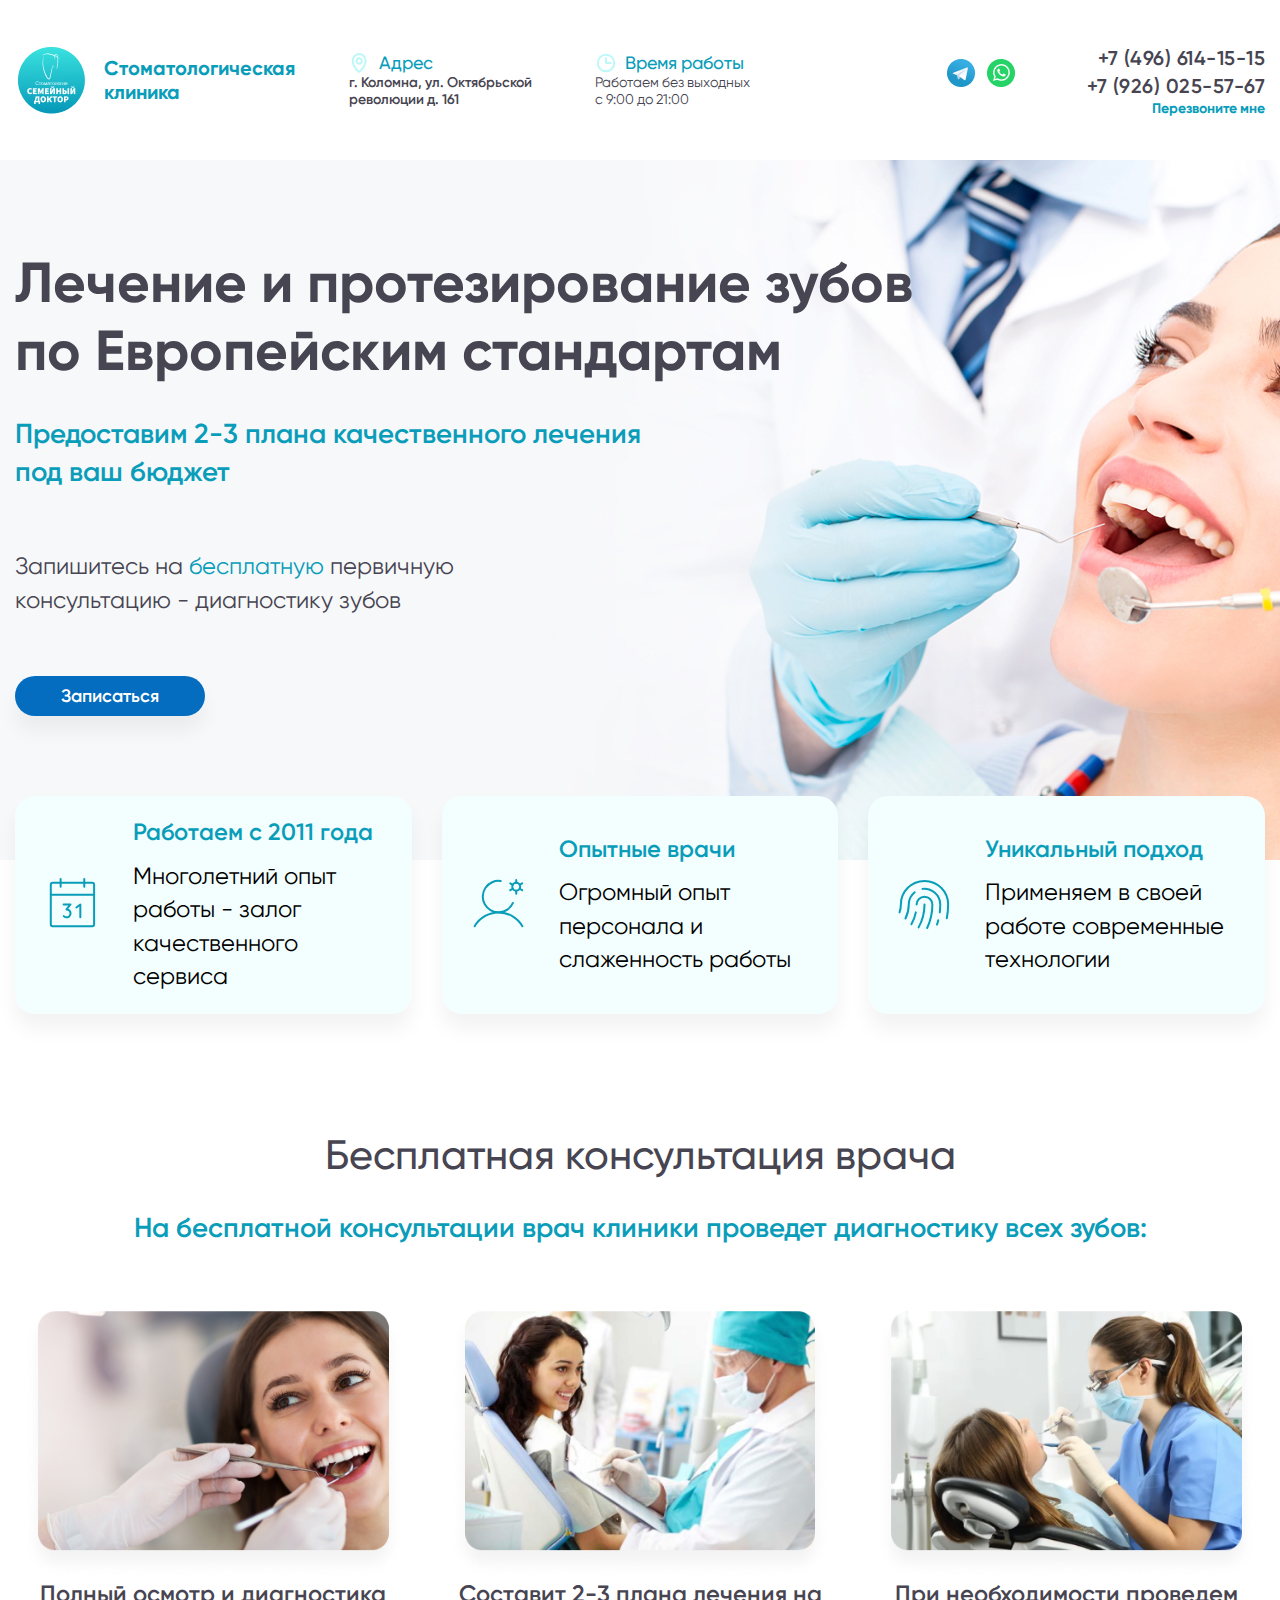
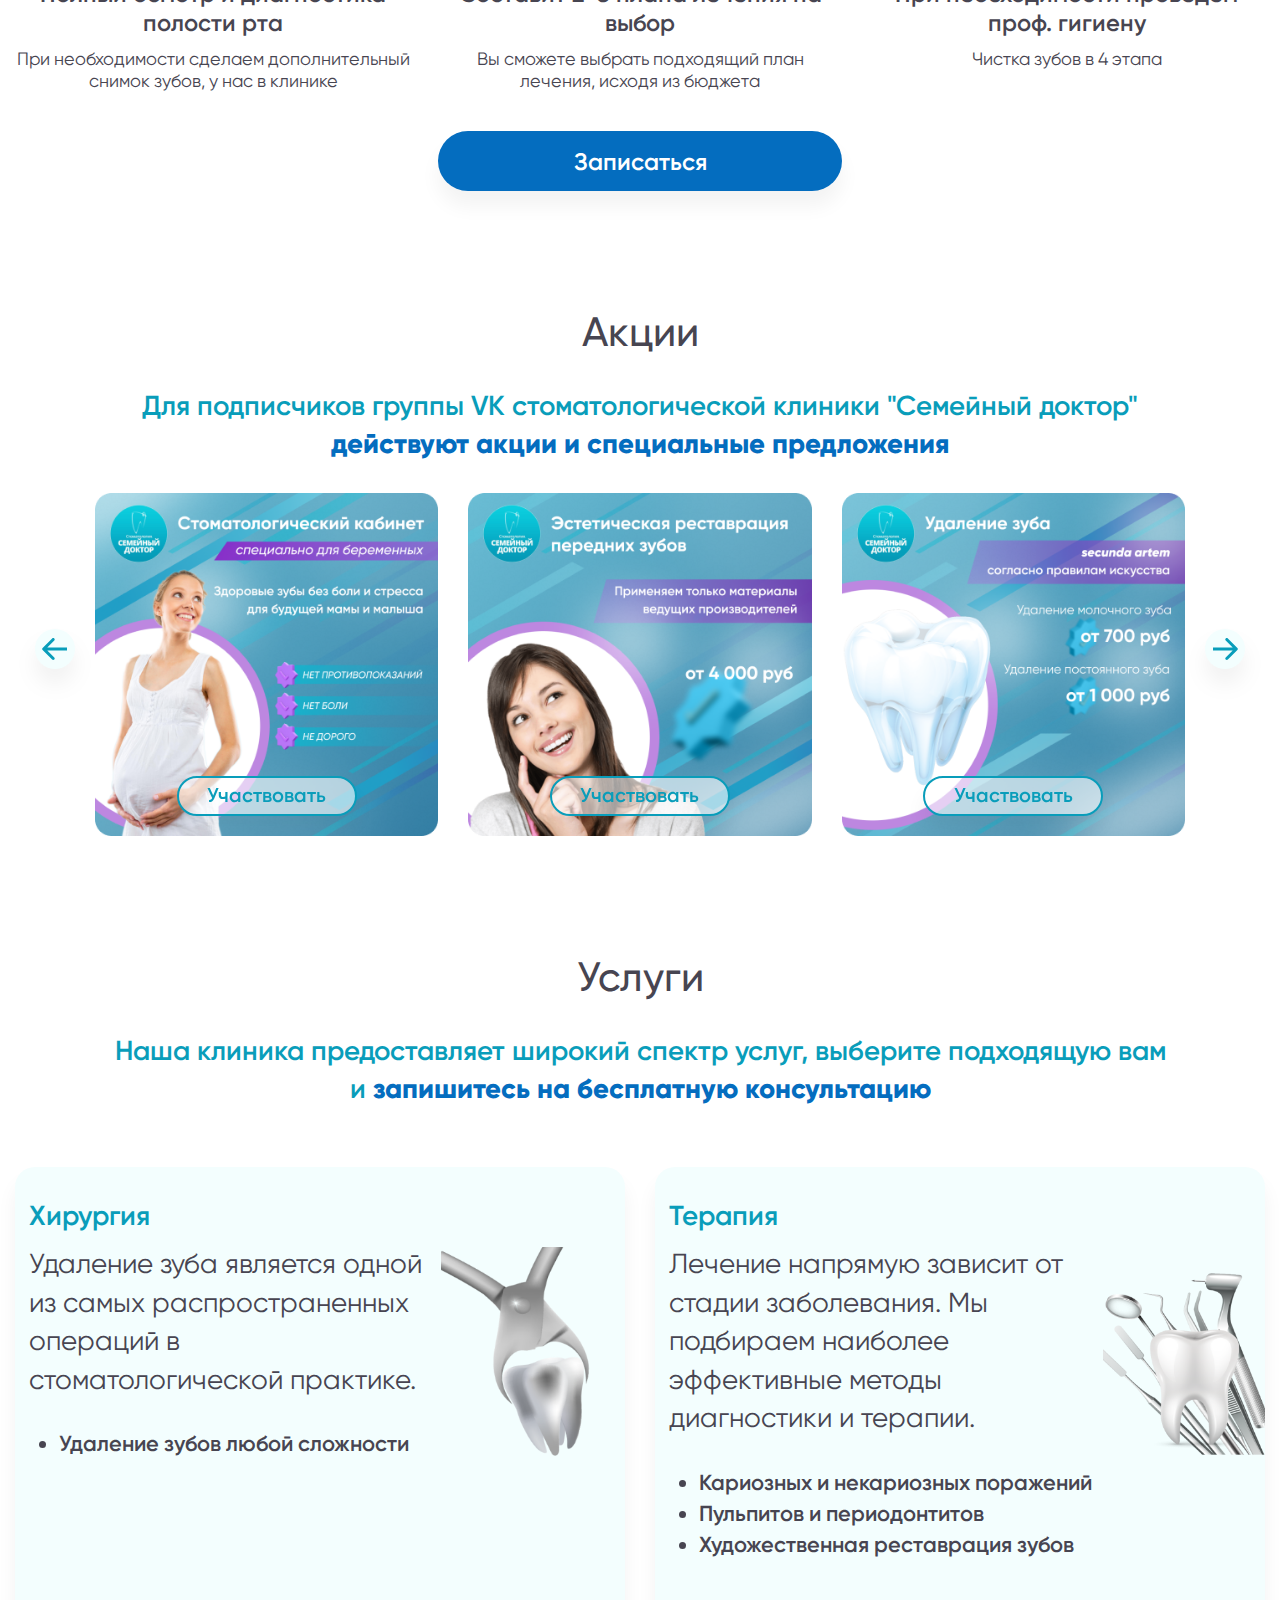
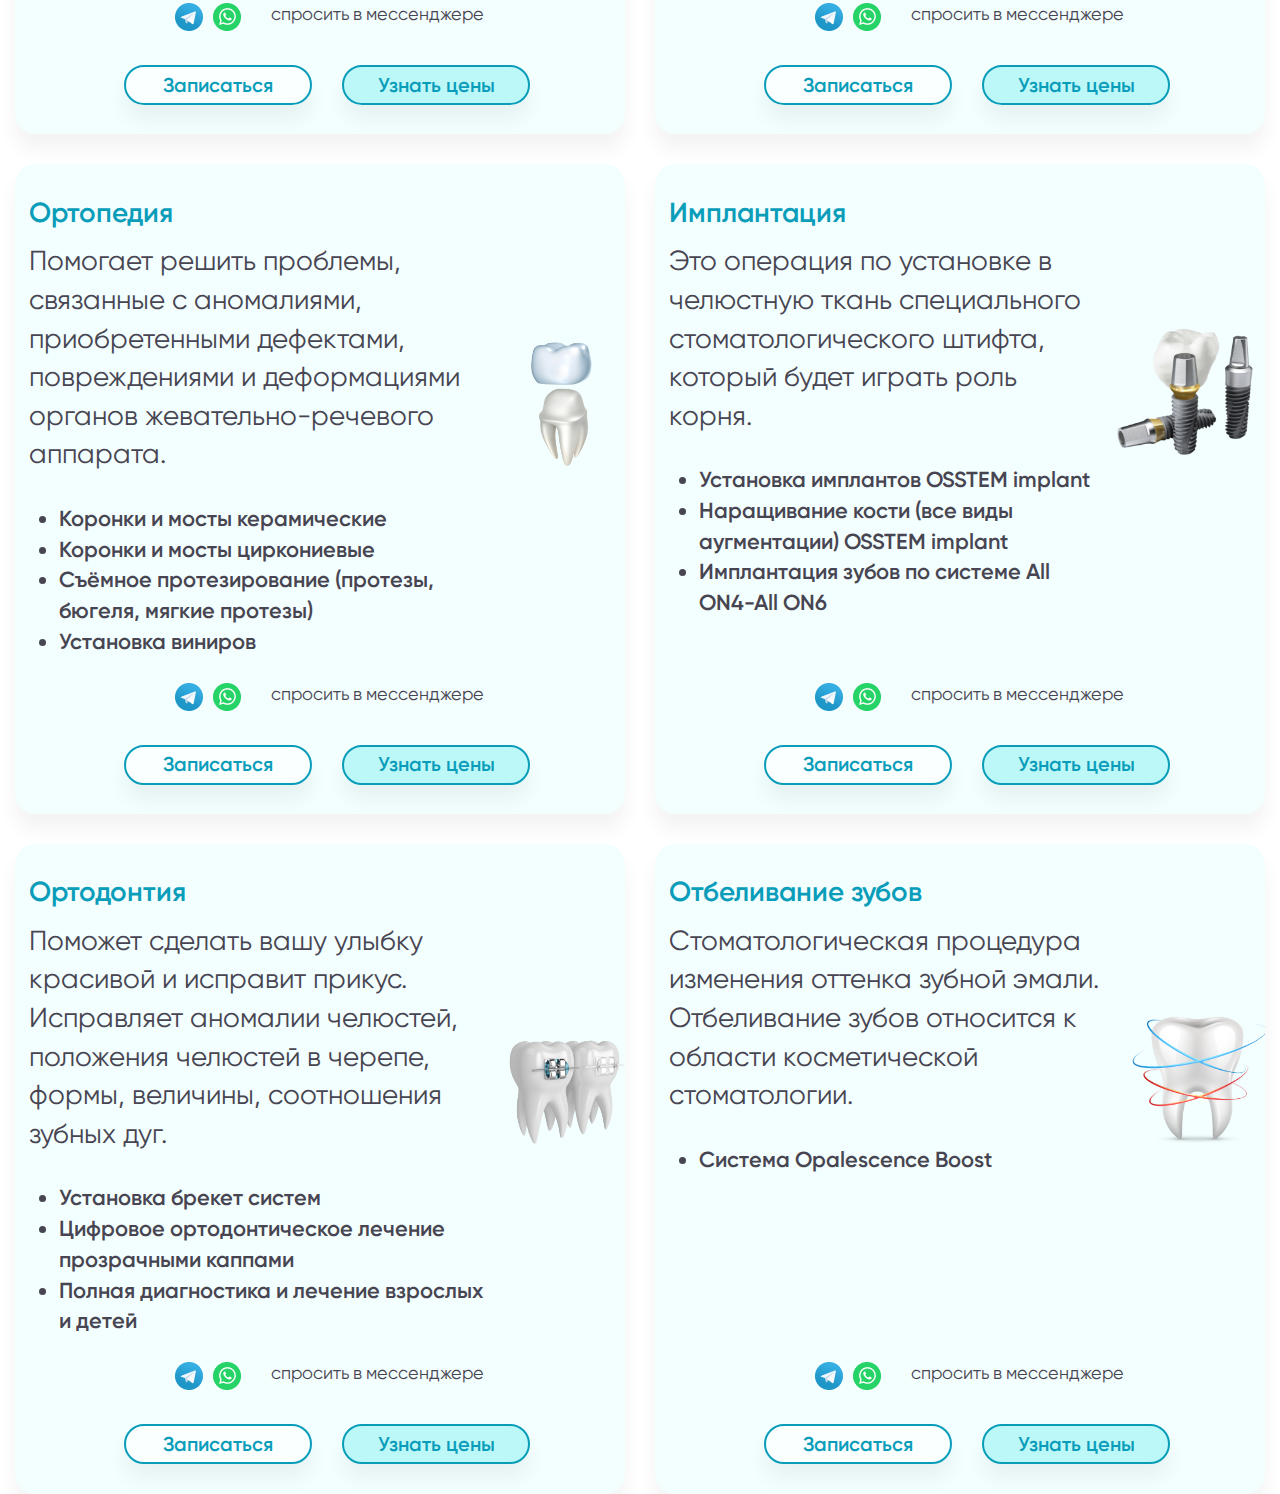
==== index.html @ e9762d5f "commit" ====
<!doctype html><html lang="ru"><head><meta charset="UTF-8"><meta http-equiv="X-UA-Compatible" content="IE=edge"><meta name="viewport" content="width=device-width,initial-scale=1,user-scalable=no"><link rel="stylesheet" href="css/main.css"><link rel="stylesheet" href="css/swiper.css"><title>Dental Clinic</title></head><body><div class="wrapper"><header class="header"><div class="header__container container"><div class="header__logo"><img src="images/header/header-logo.png" alt="logo"><p>Стоматологическая клиника</p></div><div class="header__address"><div class="header__address-title">Адрес</div><div class="header__address-location">г. Коломна, ул. Октябрьской революции д. 161</div></div><div class="header__worktime"><div class="header__worktime-title">Время работы</div><div class="header__worktime-time">Работаем без выходных с 9:00 до 21:00</div></div><div class="header__feedback"><div class="header__messengers"><a href="#"><img src="images/header/header-telegram.png" alt="telegram"> </a><a href="#"><img src="images/header/header-whatsapp.png" alt="whatsapp"></a></div><div class="header__phones"><p>+7 (496) 614-15-15</p><p>+7 (926) 025-57-67</p><a class="header__phones-callme" href="#">Перезвоните мне</a></div></div><div class="menu__body-block"><div class="menu__body"></div></div><div class="menu__icon-block"><div class="menu__icon"><span></span></div></div></div></header><main class="main"><section class="preview"><img class="preview__bg-1" src="images/main/preview/preview-bg.jpg" alt=""> <img class="preview__bg-2" src="images/main/preview/preview-bg-2.jpg" alt=""><div class="preview__container container"><div class="preview__info"><div class="preview__title">Лечение и протезирование зубов по Европейским стандартам</div><div class="preview__subtitle">Предоставим 2-3 плана качественного лечения под ваш бюджет</div><div class="preview__propose">Запишитесь на <span>бесплатную</span> первичную консультацию - диагностику зубов</div><div class="preview__btn-block"><a href="#" class="preview__btn">Записаться</a></div></div><div class="preview__items"><div class="preview__item"><div class="preview__item-img"><img src="images/main/preview/preview-calendar.svg" alt="calendar"></div><div class="preview__item-info"><div class="preview__item-title">Работаем с 2011 года</div><div class="preview__item-description">Многолетний опыт работы - залог качественного сервиса</div></div></div><div class="preview__item"><div class="preview__item-img"><img src="images/main/preview/preview-user.svg" alt="user"></div><div class="preview__item-info"><div class="preview__item-title">Опытные врачи</div><div class="preview__item-description">Огромный опыт персонала и слаженность работы</div></div></div><div class="preview__item"><div class="preview__item-img"><img src="images/main/preview/preview-finger.svg" alt="finger"></div><div class="preview__item-info"><div class="preview__item-title">Уникальный подход</div><div class="preview__item-description">Применяем в своей работе современные технологии</div></div></div></div></div></section><section class="freeconsultation"><div class="freeconsultation__container container"><div class="freeconsultation__title section-title">Бесплатная консультация врача</div><div class="freeconsultation__subtitle section-subtitle">На бесплатной консультации врач клиники проведет диагностику всех зубов:</div><div class="freeconsultation__items"><div class="freeconsultation__item"><div class="freeconsultation__item-img"><img src="images/main/freeconsultation/freeconsultation-img-1.png" alt="image"></div><div class="freeconsultation__item-title">Полный осмотр и диагностика полости рта</div><div class="freeconsultation__item-description">При необходимости сделаем дополнительный снимок зубов, у нас в клинике</div></div><div class="freeconsultation__item"><div class="freeconsultation__item-img"><img src="images/main/freeconsultation/freeconsultation-img-2.png" alt="image"></div><div class="freeconsultation__item-title">Составит 2-3 плана лечения на выбор</div><div class="freeconsultation__item-description">Вы сможете выбрать подходящий план лечения, исходя из бюджета</div></div><div class="freeconsultation__item"><div class="freeconsultation__item-img"><img src="images/main/freeconsultation/freeconsultation-img-3.png" alt="image"></div><div class="freeconsultation__item-title">При необходимости проведем проф. гигиену</div><div class="freeconsultation__item-description">Чистка зубов в 4 этапа</div></div></div><div class="freeconsultation__btn-block"><a class="freeconsultation__btn" href="#">Записаться</a></div></div></section><section class="stock"><div class="stock__container container"><div class="stock__title-block"><div class="stock__title section-title">Акции</div><div class="stock__subtitle section-subtitle">Для подписчиков группы VK стоматологической клиники "Семейный доктор" <span>действуют акции и специальные предложения</span></div></div><div class="stock__proposes"><div class="stock__proposes-button stock__proposes-button_prev"><img src="images/main/stock/arrow-left.svg" alt=""></div><div class="stock__items-block swiper-container"><div class="stock__items swiper-wrapper"><div class="stock__item swiper-slide"><img src="images/main/stock/stock-img-1.png" alt="picture"> <a class="stock__item-btn" href="#">Участвовать</a></div><div class="stock__item swiper-slide"><img src="images/main/stock/stock-img-2.png" alt="picture"> <a class="stock__item-btn" href="#">Участвовать</a></div><div class="stock__item swiper-slide"><img src="images/main/stock/stock-img-3.png" alt="picture"> <a class="stock__item-btn" href="#">Участвовать</a></div><div class="stock__item swiper-slide"><img src="images/main/stock/stock-img-1.png" alt="picture"> <a class="stock__item-btn" href="#">Участвовать</a></div><div class="stock__item swiper-slide"><img src="images/main/stock/stock-img-2.png" alt="picture"> <a class="stock__item-btn" href="#">Участвовать</a></div><div class="stock__item swiper-slide"><img src="images/main/stock/stock-img-3.png" alt="picture"> <a class="stock__item-btn" href="#">Участвовать</a></div><div class="stock__item swiper-slide"><img src="images/main/stock/stock-img-1.png" alt="picture"> <a class="stock__item-btn" href="#">Участвовать</a></div><div class="stock__item swiper-slide"><img src="images/main/stock/stock-img-2.png" alt="picture"> <a class="stock__item-btn" href="#">Участвовать</a></div><div class="stock__item swiper-slide"><img src="images/main/stock/stock-img-3.png" alt="picture"> <a class="stock__item-btn" href="#">Участвовать</a></div></div></div><div class="stock__proposes-button stock__proposes-button_next"><img src="images/main/stock/arrow-right.svg" alt=""></div></div></div></section><section class="services"><div class="services__container container"><div class="services__title section-title">Услуги</div><div class="services__subtitle section-subtitle">Наша клиника предоставляет широкий спектр услуг, выберите подходящую вам и <span>запишитесь на бесплатную консультацию</span></div><div class="services__items"><div class="services__short-items"><div class="services__short-item"><div class="services__short-item-info"><div class="services__short-item-text"><div class="services__short-item-title">Хирургия</div><div class="services__short-item-description">Удаление зуба является одной из самых распространенных операций в стоматологической практике.</div><ul class="services__short-item-list"><li>Удаление зубов любой сложности</li></ul></div><div class="services__short-item-img"><img src="images/main/services/services-img-1.png" alt=""></div></div><div class="services__short-item-feedback"><a href="#"><img src="images/main/services/Telegram.png" alt="telegram"></a><a href="#"><img src="images/main/services/WhatsApp.png" alt="whatsapp"></a><span>спросить в мессенджере</span></div><div class="services__short-item-buttons"><a class="services__short-item-button services__short-item-button_connect" href="#">Записаться</a> <a class="services__short-item-button services__short-item-button_prices" href="#">Узнать цены</a></div></div><div class="services__short-item"><div class="services__short-item-info"><div class="services__short-item-text"><div class="services__short-item-title">Терапия</div><div class="services__short-item-description">Лечение напрямую зависит от стадии заболевания. Мы подбираем наиболее эффективные методы диагностики и терапии.</div><ul class="services__short-item-list"><li>Кариозных и некариозных поражений</li><li>Пульпитов и периодонтитов</li><li>Художественная реставрация зубов</li></ul></div><div class="services__short-item-img"><img src="images/main/services/services-img-2.png" alt=""></div></div><div class="services__short-item-feedback"><a href="#"><img src="images/main/services/Telegram.png" alt="telegram"></a><a href="#"><img src="images/main/services/WhatsApp.png" alt="whatsapp"></a><span>спросить в мессенджере</span></div><div class="services__short-item-buttons"><a class="services__short-item-button services__short-item-button_connect" href="#">Записаться</a> <a class="services__short-item-button services__short-item-button_prices" href="#">Узнать цены</a></div></div><div class="services__short-item"><div class="services__short-item-info"><div class="services__short-item-text"><div class="services__short-item-title">Ортопедия</div><div class="services__short-item-description">Помогает решить проблемы, связанные с аномалиями, приобретенными дефектами, повреждениями и деформациями органов жевательно-речевого аппарата.</div><ul class="services__short-item-list"><li>Коронки и мосты керамические</li><li>Коронки и мосты циркониевые</li><li>Съёмное протезирование (протезы, бюгеля, мягкие протезы)</li><li>Установка виниров</li></ul></div><div class="services__short-item-img"><img src="images/main/services/services-img-3.png" alt=""></div></div><div class="services__short-item-feedback"><a href="#"><img src="images/main/services/Telegram.png" alt="telegram"></a><a href="#"><img src="images/main/services/WhatsApp.png" alt="whatsapp"></a><span>спросить в мессенджере</span></div><div class="services__short-item-buttons"><a class="services__short-item-button services__short-item-button_connect" href="#">Записаться</a> <a class="services__short-item-button services__short-item-button_prices" href="#">Узнать цены</a></div></div><div class="services__short-item"><div class="services__short-item-info"><div class="services__short-item-text"><div class="services__short-item-title">Имплантация</div><div class="services__short-item-description">Это операция по установке в челюстную ткань специального стоматологического штифта, который будет играть роль корня.</div><ul class="services__short-item-list"><li>Установка имплантов OSSTEM implant</li><li>Наращивание кости (все виды аугментации) OSSTEM implant</li><li>Имплантация зубов по системе All ON4-All ON6</li></ul></div><div class="services__short-item-img"><img src="images/main/services/services-img-4.png" alt=""></div></div><div class="services__short-item-feedback"><a href="#"><img src="images/main/services/Telegram.png" alt="telegram"></a><a href="#"><img src="images/main/services/WhatsApp.png" alt="whatsapp"></a><span>спросить в мессенджере</span></div><div class="services__short-item-buttons"><a class="services__short-item-button services__short-item-button_connect" href="#">Записаться</a> <a class="services__short-item-button services__short-item-button_prices" href="#">Узнать цены</a></div></div><div class="services__short-item"><div class="services__short-item-info"><div class="services__short-item-text"><div class="services__short-item-title">Ортодонтия</div><div class="services__short-item-description">Поможет сделать вашу улыбку красивой и исправит прикус. Исправляет аномалии челюстей, положения челюстей в черепе, формы, величины, соотношения зубных дуг.</div><ul class="services__short-item-list"><li>Установка брекет систем</li><li>Цифровое ортодонтическое лечение прозрачными каппами</li><li>Полная диагностика и лечение взрослых и детей</li></ul></div><div class="services__short-item-img"><img src="images/main/services/services-img-5.png" alt=""></div></div><div class="services__short-item-feedback"><a href="#"><img src="images/main/services/Telegram.png" alt="telegram"></a><a href="#"><img src="images/main/services/WhatsApp.png" alt="whatsapp"></a><span>спросить в мессенджере</span></div><div class="services__short-item-buttons"><a class="services__short-item-button services__short-item-button_connect" href="#">Записаться</a> <a class="services__short-item-button services__short-item-button_prices" href="#">Узнать цены</a></div></div><div class="services__short-item"><div class="services__short-item-info"><div class="services__short-item-text"><div class="services__short-item-title">Отбеливание зубов</div><div class="services__short-item-description">Стоматологическая процедура изменения оттенка зубной эмали. Отбеливание зубов относится к области косметической стоматологии.</div><ul class="services__short-item-list"><li>Система Opalescence Boost</li></ul></div><div class="services__short-item-img"><img src="images/main/services/services-img-6.png" alt=""></div></div><div class="services__short-item-feedback"><a href="#"><img src="images/main/services/Telegram.png" alt="telegram"></a><a href="#"><img src="images/main/services/WhatsApp.png" alt="whatsapp"></a><span>спросить в мессенджере</span></div><div class="services__short-item-buttons"><a class="services__short-item-button services__short-item-button_connect" href="#">Записаться</a> <a class="services__short-item-button services__short-item-button_prices" href="#">Узнать цены</a></div></div></div><div class="services__big-item"></div></div></div></section></main><footer class="footer"></footer></div><script src="js/swiper.js"></script><script src="js/main.js"></script></body></html>
---- css/main.css ----
@charset "UTF-8";*{padding:0;margin:0;border:0}*,:after,:before{-webkit-box-sizing:border-box;box-sizing:border-box}:active,:focus{outline:none}a:active,a:focus{outline:none}aside,footer,header,nav{display:block}body,html{height:100%;width:100%;font-size:100%;line-height:1;font-size:14px;-ms-text-size-adjust:100%;-moz-text-size-adjust:100%;-webkit-text-size-adjust:100%}button,input,textarea{font-family:inherit}input::-ms-clear{display:none}button{cursor:pointer}button::-moz-focus-inner{padding:0;border:0}a,a:visited{text-decoration:none}a:hover{text-decoration:none}ul li{list-style:none}img{vertical-align:top}h1,h2,h3,h4,h5,h6{font-size:inherit;font-weight:inherit}@font-face{font-family:"Gilroy";src:url("../fonts/Gilroy-Regular.eot");src:local("☺"),url("../fonts/Gilroy-Regular.woff") format("woff"),url("../fonts/Gilroy-Regular.ttf") format("truetype"),url("../fonts/Gilroy-Regular.svg") format("svg");font-weight:400;font-style:normal}@font-face{font-family:"Gilroy";src:url("../fonts/Gilroy-Medium.eot");src:local("☺"),url("../fonts/Gilroy-Medium.woff") format("woff"),url("../fonts/Gilroy-Medium.ttf") format("truetype"),url("../fonts/Gilroy-Medium.svg") format("svg");font-weight:500;font-style:normal}@font-face{font-family:"Gilroy";src:url("../fonts/Gilroy-SemiBold.eot");src:local("☺"),url("../fonts/Gilroy-SemiBold.woff") format("woff"),url("../fonts/Gilroy-SemiBold.ttf") format("truetype"),url("../fonts/Gilroy-SemiBold.svg") format("svg");font-weight:600;font-style:normal}@font-face{font-family:"Gilroy";src:url("../fonts/Gilroy-Bold.eot");src:local("☺"),url("../fonts/Gilroy-Bold.woff") format("woff"),url("../fonts/Gilroy-Bold.ttf") format("truetype"),url("../fonts/Gilroy-Bold.svg") format("svg");font-weight:700;font-style:normal}@font-face{font-family:"Gilroy";src:url("../fonts/Gilroy-ExtraBold.eot");src:local("☺"),url("../fonts/Gilroy-ExtraBold.woff") format("woff"),url("../fonts/Gilroy-ExtraBold.ttf") format("truetype"),url("../fonts/Gilroy-ExtraBold.svg") format("svg");font-weight:800;font-style:normal}body,html{height:100%;font-family:"Gilroy",sans-serif}body.burger-active{overflow:hidden}.wrapper{display:-webkit-box;display:-ms-flexbox;display:flex;-webkit-box-orient:vertical;-webkit-box-direction:normal;-ms-flex-direction:column;flex-direction:column}.main{-webkit-box-flex:1;-ms-flex:1 0 auto;flex:1 0 auto}.container{max-width:1320px;padding:0px 15px;display:-webkit-box;display:-ms-flexbox;display:flex;margin:0 auto}.section-title{font-weight:500;font-size:42px;line-height:50px;text-align:center;color:#474551}.section-subtitle{font-style:normal;font-weight:600;font-size:28px;line-height:39px;text-align:center;color:#099DBA}.section-subtitle span{font-weight:800;color:#046DBF}.header{width:100%;min-height:160px;background:#FFFFFF;display:-webkit-box;display:-ms-flexbox;display:flex}.header__container{-webkit-box-flex:1;-ms-flex:1 0;flex:1 0;-webkit-box-align:center;-ms-flex-align:center;align-items:center}.header__logo{display:-webkit-box;display:-ms-flexbox;display:flex;-webkit-box-align:center;-ms-flex-align:center;align-items:center}.header__logo p{font-weight:700;font-size:20px;line-height:24px;color:#099DBA;margin:0px 0px 0px 15px;max-width:193px}.header__address{margin:0px 60px}@media (min-width:1024px) and (max-width:1320px){.header .header__address{margin-right:calc(30px + 30 * (100vw - 1024px) / 296);margin-left:calc(13px + 47 * (100vw - 1024px) / 296)}}.header__address-title{font-weight:500;font-size:18px;line-height:22px;color:#099DBA;padding:0px 0px 0px 30px;position:relative}.header__address-title:before{content:"";position:absolute;top:0;left:0;width:22px;height:22px;background:url("../images/header/header-mappin.png") no-repeat}.header__address-location{font-weight:600;font-size:14px;line-height:17px;color:#474551;min-width:190px}.header__worktime-title{font-weight:500;font-size:18px;line-height:22px;color:#099DBA;padding:0px 0px 0px 30px;position:relative}.header__worktime-title:before{content:"";position:absolute;top:0;left:0;width:22px;height:22px;background:url("../images/header/clock.svg") no-repeat}.header__worktime-time{font-weight:400;font-size:14px;line-height:17px;color:#474551;min-width:160px}.header__feedback{width:100%;display:-webkit-box;display:-ms-flexbox;display:flex;-webkit-box-pack:end;-ms-flex-pack:end;justify-content:end}.header__messengers{padding:15px 0px 0px 0px}.header__messengers a{margin:9px}.header__messengers a:last-child{margin:0px 60px 0px 0px}@media (min-width:1024px) and (max-width:1320px){.header .header__messengers a:last-child{margin-right:calc(0px + 60 * (100vw - 1024px) / 296)}}.header__phones{text-align:end;margin:0px 0px 0px 20px}.header__phones p{font-weight:600;font-size:20px;line-height:28px;letter-spacing:0.025em;color:#474551}.header__phones-callme{font-weight:700;font-size:14px;line-height:17px;color:#099DBA}.menu__body-block{display:none}.menu__icon-block{display:none}@media (max-width:1024px){.header{min-height:130px}.header__container{-webkit-box-pack:justify;-ms-flex-pack:justify;justify-content:space-between}.header__address{margin:0px 0px 0px 30px}.header__worktime{text-align:center}.header__worktime-title{padding:30px 0px 0px 0px}.header__worktime-title:before{left:50%;-webkit-transform:translate(-50%,0px);transform:translate(-50%,0px)}.header__phones{margin:0;text-align:center}.header__messengers{display:-webkit-box;display:-ms-flexbox;display:flex;-webkit-box-orient:vertical;-webkit-box-direction:normal;-ms-flex-direction:column;flex-direction:column;text-align:center;margin:0px 30px 0px 0px}.header__messengers a:first-child{margin:0px 0px 15px 0px}.header__messengers a:last-child{margin-right:0}.menu__icon-block{display:block;background:#FFFFFF;-webkit-box-shadow:0px 15px 20px rgba(0,0,0,0.05);box-shadow:0px 15px 20px rgba(0,0,0,0.05);border-radius:20px;width:60px;height:60px;cursor:pointer;z-index:10;-webkit-box-flex:0;-ms-flex:0 0 60px;flex:0 0 60px}.menu__icon{position:relative;width:100%;height:100%}.menu__icon span,.menu__icon:after,.menu__icon:before{position:absolute;display:inline-block;left:15.5%;background:#099DBA;height:10%;width:65%;border-radius:40px}.menu__icon:after,.menu__icon:before{content:""}.menu__icon span{top:50%;-webkit-transform:translate(0px,-50%);transform:translate(0px,-50%)}.menu__icon:before{top:15px}.menu__icon:after{bottom:15px;max-width:33px}.menu__body-block{display:block;position:fixed;top:0;left:0;width:100%;height:100%;background:rgba(0,0,0,0.304);-webkit-transition:all 0.3s ease 0s;transition:all 0.3s ease 0s;opacity:0;visibility:hidden;z-index:5}.menu__body-block.burger-active{opacity:1;visibility:visible}.menu__body{display:-webkit-box;display:-ms-flexbox;display:flex;-webkit-box-orient:vertical;-webkit-box-direction:normal;-ms-flex-direction:column;flex-direction:column;-ms-flex-pack:distribute;justify-content:space-around;-webkit-box-align:center;-ms-flex-align:center;align-items:center;position:fixed;top:0;left:-100%;width:50%;height:100%;background:#fff;-webkit-transition:all 0.8s ease 0s;transition:all 0.8s ease 0s;overflow:auto;padding:0px 15px}.menu__body-block.burger-active .menu__body{left:0}}@media (max-width:768px){.header__logo{margin:0px 30px 0px 0}.header__logo img{width:63px;height:63px}.header__address{text-align:center;margin:0}.header__address-title{padding:30px 0px 0px 0px}.header__address-title:before{left:50%;-webkit-transform:translate(-50%,0px);transform:translate(-50%,0px)}.header__feedback{display:none}.header__messengers{-webkit-box-orient:horizontal;-webkit-box-direction:normal;-ms-flex-direction:row;flex-direction:row;padding:0;margin:0}.header__messengers a:first-child{margin:0px 15px 0px 0px}}@media (max-width:625px){.header{background:#F3FEFE}}@media (max-width:525px){.menu__body{width:100%}}@media (max-width:390px){.header__logo{-webkit-box-orient:vertical;-webkit-box-direction:normal;-ms-flex-direction:column;flex-direction:column;-webkit-box-align:start;-ms-flex-align:start;align-items:flex-start}.header__logo p{margin:0}}.preview{width:100%;min-height:800px;position:relative}.preview__bg-1{position:absolute;top:0;left:0;width:100%;min-height:700px;-o-object-fit:cover;object-fit:cover;z-index:-1}.preview__bg-2{position:absolute;top:0;left:0;width:100%;min-height:440px;-o-object-fit:cover;object-fit:cover;z-index:-1;display:none}.preview__container{-webkit-box-orient:vertical;-webkit-box-direction:normal;-ms-flex-direction:column;flex-direction:column;padding-bottom:20px}.preview__title{font-weight:700;font-size:58px;line-height:70px;color:#474551;margin:92px 0px 30px 0px;max-width:926px}@media (max-width:1320px){.preview .preview__title{font-size:58px;line-height:70px;margin-top:92px;margin-bottom:30px}}@media (max-width:1320px) and (max-width:1320px){.preview .preview__title{font-size:calc(20px + 38 * ((100vw - 320px) / 1000))}}@media (max-width:1320px) and (max-width:1320px){.preview .preview__title{line-height:calc(24px + 46 * ((100vw - 320px) / 1000))}}@media (max-width:1320px) and (max-width:1320px){.preview .preview__title{margin-top:calc(20px + 72 * ((100vw - 320px) / 1000))}}@media (max-width:1320px) and (max-width:1320px){.preview .preview__title{margin-bottom:calc(20px + 10 * ((100vw - 320px) / 1000))}}.preview__subtitle{font-weight:600;font-size:28px;line-height:39px;color:#099DBA;max-width:630px}@media (max-width:1320px){.preview .preview__subtitle{font-size:28px;line-height:39px}}@media (max-width:1320px) and (max-width:1320px){.preview .preview__subtitle{font-size:calc(16px + 12 * ((100vw - 320px) / 1000))}}@media (max-width:1320px) and (max-width:1320px){.preview .preview__subtitle{line-height:calc(22.4px + 16.6 * ((100vw - 320px) / 1000))}}.preview__propose{font-weight:400;font-size:24px;line-height:34px;color:#474551;margin:60px 0px;max-width:456px}.preview__propose span{color:#099DBA}@media (max-width:1320px){.preview .preview__propose{font-size:24px;line-height:34px;margin-top:60px;margin-bottom:60px}}@media (max-width:1320px) and (max-width:1320px){.preview .preview__propose{font-size:calc(16px + 8 * ((100vw - 320px) / 1000))}}@media (max-width:1320px) and (max-width:1320px){.preview .preview__propose{line-height:calc(22.4px + 11.6 * ((100vw - 320px) / 1000))}}@media (max-width:1320px) and (max-width:1320px){.preview .preview__propose{margin-top:calc(20px + 40 * ((100vw - 320px) / 1000))}}@media (max-width:1320px) and (max-width:1320px){.preview .preview__propose{margin-bottom:calc(30px + 30 * ((100vw - 320px) / 1000))}}.preview__btn-block{margin:0px 0px 82px 0px}@media (max-width:1320px){.preview .preview__btn-block{margin-bottom:82px}}@media (max-width:1320px) and (max-width:1320px){.preview .preview__btn-block{margin-bottom:calc(30px + 52 * ((100vw - 320px) / 1000))}}.preview__btn{display:-webkit-box;display:-ms-flexbox;display:flex;-webkit-box-pack:center;-ms-flex-pack:center;justify-content:center;-webkit-box-align:center;-ms-flex-align:center;align-items:center;width:190px;height:40px;background:#046DBF;-webkit-box-shadow:0px 15px 20px rgba(0,0,0,0.05);box-shadow:0px 15px 20px rgba(0,0,0,0.05);border-radius:30px;font-weight:600;font-size:18px;line-height:22px;color:#FFFFFF}.preview__items{display:-webkit-box;display:-ms-flexbox;display:flex}.preview__item{-webkit-box-flex:0;-ms-flex:0 1 33.333%;flex:0 1 33.333%;min-height:105px;display:-webkit-box;display:-ms-flexbox;display:flex;-webkit-box-align:center;-ms-flex-align:center;align-items:center;background:#F3FEFE;-webkit-box-shadow:0px 15px 20px rgba(0,0,0,0.05);box-shadow:0px 15px 20px rgba(0,0,0,0.05);border-radius:20px;padding:20px 25px;margin:0px 30px 0px 0px}.preview__item:last-child{margin:0}.preview__item-img{margin:0px 29px 0px 0px}.preview__item-title{font-weight:600;font-size:24px;line-height:34px;color:#099DBA;margin:0px 0px 10px 0px}@media (max-width:1320px){.preview .preview__item-title{font-size:24px;line-height:34px}}@media (max-width:1320px) and (max-width:1320px){.preview .preview__item-title{font-size:calc(16px + 8 * ((100vw - 320px) / 1000))}}@media (max-width:1320px) and (max-width:1320px){.preview .preview__item-title{line-height:calc(25px + 9 * ((100vw - 320px) / 1000))}}.preview__item-description{font-weight:400;font-size:18px;line-height:25px;color:#000000}@media (max-width:1320px){.preview .preview__item-description{font-size:24px;line-height:34px}}@media (max-width:1320px) and (max-width:1320px){.preview .preview__item-description{font-size:calc(16px + 8 * ((100vw - 320px) / 1000))}}@media (max-width:1320px) and (max-width:1320px){.preview .preview__item-description{line-height:calc(22.4px + 11.6 * ((100vw - 320px) / 1000))}}@media (max-width:1024px){.preview__item{-webkit-box-orient:vertical;-webkit-box-direction:normal;-ms-flex-direction:column;flex-direction:column;-webkit-box-align:center;-ms-flex-align:center;align-items:center;text-align:center}.preview__item-img{margin:0}.preview__item-title{margin:25px 0px 20px 0px}}@media (max-width:625px){.preview__bg-1{display:none}.preview__bg-2{display:block}.preview__items{-webkit-box-orient:vertical;-webkit-box-direction:normal;-ms-flex-direction:column;flex-direction:column;-webkit-box-align:center;-ms-flex-align:center;align-items:center}.preview__item{width:100%;margin:0px 0px 30px 0px}.preview__btn-block{display:-webkit-box;display:-ms-flexbox;display:flex;-webkit-box-pack:center;-ms-flex-pack:center;justify-content:center}}.freeconsultation{width:100%;height:-webkit-max-content;height:-moz-max-content;height:max-content;background:#fff}.freeconsultation__container{-webkit-box-orient:vertical;-webkit-box-direction:normal;-ms-flex-direction:column;flex-direction:column;padding-bottom:20px}.freeconsultation__title{margin:100px 0px 30px 0px}@media (max-width:1320px){.freeconsultation .freeconsultation__title{font-size:42px;line-height:50px;margin-top:100px;margin-bottom:30px}}@media (max-width:1320px) and (max-width:1320px){.freeconsultation .freeconsultation__title{font-size:calc(20px + 22 * ((100vw - 320px) / 1000))}}@media (max-width:1320px) and (max-width:1320px){.freeconsultation .freeconsultation__title{line-height:calc(24px + 26 * ((100vw - 320px) / 1000))}}@media (max-width:1320px) and (max-width:1320px){.freeconsultation .freeconsultation__title{margin-top:calc(30px + 70 * ((100vw - 320px) / 1000))}}@media (max-width:1320px) and (max-width:1320px){.freeconsultation .freeconsultation__title{margin-bottom:calc(20px + 10 * ((100vw - 320px) / 1000))}}.freeconsultation__subtitle{margin:0px 0px 60px 0px}@media (max-width:1320px){.freeconsultation .freeconsultation__subtitle{font-size:28px;line-height:39px;margin-bottom:60px}}@media (max-width:1320px) and (max-width:1320px){.freeconsultation .freeconsultation__subtitle{font-size:calc(16px + 12 * ((100vw - 320px) / 1000))}}@media (max-width:1320px) and (max-width:1320px){.freeconsultation .freeconsultation__subtitle{line-height:calc(22.4px + 16.6 * ((100vw - 320px) / 1000))}}@media (max-width:1320px) and (max-width:1320px){.freeconsultation .freeconsultation__subtitle{margin-bottom:calc(30px + 30 * ((100vw - 320px) / 1000))}}.freeconsultation__items{display:-webkit-box;display:-ms-flexbox;display:flex}.freeconsultation__item{-webkit-box-flex:0;-ms-flex:0 1 33.333%;flex:0 1 33.333%;margin:0px 30px 0px 0px}.freeconsultation__item:last-child{margin:0}.freeconsultation__item-img{position:relative;max-width:410px;width:100%;padding:0px 0px 69% 0px}.freeconsultation__item-img img{position:absolute;top:0;left:0;width:100%;height:100%;-o-object-fit:contain;object-fit:contain}.freeconsultation__item-title{font-weight:600;font-size:24px;line-height:29px;text-align:center;color:#474551;margin:0px 0px 10px 0px}@media (max-width:1320px){.freeconsultation .freeconsultation__item-title{font-size:24px;line-height:29px}}@media (max-width:1320px) and (max-width:1320px){.freeconsultation .freeconsultation__item-title{font-size:calc(18px + 6 * ((100vw - 320px) / 1000))}}@media (max-width:1320px) and (max-width:1320px){.freeconsultation .freeconsultation__item-title{line-height:calc(22px + 7 * ((100vw - 320px) / 1000))}}.freeconsultation__item-description{font-weight:400;font-size:18px;line-height:22px;text-align:center;color:#474551}.freeconsultation__btn-block{display:-webkit-box;display:-ms-flexbox;display:flex;-webkit-box-pack:center;-ms-flex-pack:center;justify-content:center;margin:40px 0px 0px 0px}@media (max-width:1320px){.freeconsultation .freeconsultation__btn-block{margin-top:40px}}@media (max-width:1320px) and (max-width:1320px){.freeconsultation .freeconsultation__btn-block{margin-top:calc(30px + 10 * ((100vw - 320px) / 1000))}}.freeconsultation__btn{-webkit-box-flex:0;-ms-flex:0 1 404px;flex:0 1 404px;height:60px;background:#046DBF;-webkit-box-shadow:0px 15px 20px rgba(0,0,0,0.05);box-shadow:0px 15px 20px rgba(0,0,0,0.05);border-radius:30px;font-weight:600;font-size:24px;line-height:29px;color:#FFFFFF;display:-webkit-box;display:-ms-flexbox;display:flex;-webkit-box-pack:center;-ms-flex-pack:center;justify-content:center;-webkit-box-align:center;-ms-flex-align:center;align-items:center}@media (max-width:625px){.freeconsultation__items{-webkit-box-orient:vertical;-webkit-box-direction:normal;-ms-flex-direction:column;flex-direction:column;-webkit-box-align:center;-ms-flex-align:center;align-items:center}.freeconsultation__item{width:100%;margin:0px 0px 30px 0px}.freeconsultation__item-img{max-width:100%;padding:0px 0px 54% 0px}}.stock{width:100%;height:-webkit-max-content;height:-moz-max-content;height:max-content;padding:0px 80px}.stock__container{-webkit-box-orient:vertical;-webkit-box-direction:normal;-ms-flex-direction:column;flex-direction:column;padding-bottom:20px}.stock__title-block{display:-webkit-box;display:-ms-flexbox;display:flex;-webkit-box-orient:vertical;-webkit-box-direction:normal;-ms-flex-direction:column;flex-direction:column;-webkit-box-align:center;-ms-flex-align:center;align-items:center}.stock__title{margin:100px 0px 30px 0px}@media (max-width:1320px){.stock .stock__title{font-size:42px;line-height:50px;margin-top:100px;margin-bottom:30px}}@media (max-width:1320px) and (max-width:1320px){.stock .stock__title{font-size:calc(20px + 22 * ((100vw - 320px) / 1000))}}@media (max-width:1320px) and (max-width:1320px){.stock .stock__title{line-height:calc(24px + 26 * ((100vw - 320px) / 1000))}}@media (max-width:1320px) and (max-width:1320px){.stock .stock__title{margin-top:calc(30px + 70 * ((100vw - 320px) / 1000))}}@media (max-width:1320px) and (max-width:1320px){.stock .stock__title{margin-bottom:calc(20px + 10 * ((100vw - 320px) / 1000))}}.stock__subtitle{margin:0px 0px 29px 0px;max-width:1066px}@media (max-width:1320px){.stock .stock__subtitle{font-size:28px;line-height:39px}}@media (max-width:1320px) and (max-width:1320px){.stock .stock__subtitle{font-size:calc(16px + 12 * ((100vw - 320px) / 1000))}}@media (max-width:1320px) and (max-width:1320px){.stock .stock__subtitle{line-height:calc(22.4px + 16.6 * ((100vw - 320px) / 1000))}}.stock__proposes{position:relative}.stock__proposes-button{position:absolute;cursor:pointer;z-index:2}.stock__proposes-button_next{top:50%;-webkit-transform:translate(0px,-50%);transform:translate(0px,-50%);right:-80px}.stock__proposes-button_prev{top:50%;-webkit-transform:translate(0px,-50%);transform:translate(0px,-50%);left:-80px}.stock__items-block{overflow:hidden}.stock__item{text-align:center;position:relative}.stock__item img{max-width:100%}.stock__item-btn{position:absolute;bottom:20px;left:50%;-webkit-transform:translate(-50%,0px);transform:translate(-50%,0px);z-index:2;width:180px;height:40px;background:rgba(255,255,255,0.6);border:2px solid #099DBA;-webkit-box-shadow:0px 15px 20px rgba(0,0,0,0.05);box-shadow:0px 15px 20px rgba(0,0,0,0.05);border-radius:30px;font-weight:600;font-size:20px;line-height:25px;color:#099DBA;display:-webkit-box;display:-ms-flexbox;display:flex;-webkit-box-pack:center;-ms-flex-pack:center;justify-content:center;-webkit-box-align:center;-ms-flex-align:center;align-items:center}@media (max-width:1024px){.stock{padding:0px 30px}.stock__proposes-button_prev{left:-35px}.stock__proposes-button_next{right:-35px}}@media (max-width:768px){.stock{padding:0px 15px}.stock__proposes-button_prev{left:-30px}.stock__proposes-button_next{right:-30px}}.services{width:100%;height:-webkit-max-content;height:-moz-max-content;height:max-content}.services__container{-webkit-box-orient:vertical;-webkit-box-direction:normal;-ms-flex-direction:column;flex-direction:column;-webkit-box-align:center;-ms-flex-align:center;align-items:center}.services__title{margin:100px 0px 30px 0px}@media (max-width:1320px){.services .services__title{font-size:42px;line-height:50px;margin-top:100px;margin-bottom:30px}}@media (max-width:1320px) and (max-width:1320px){.services .services__title{font-size:calc(20px + 22 * ((100vw - 320px) / 1000))}}@media (max-width:1320px) and (max-width:1320px){.services .services__title{line-height:calc(24px + 26 * ((100vw - 320px) / 1000))}}@media (max-width:1320px) and (max-width:1320px){.services .services__title{margin-top:calc(30px + 70 * ((100vw - 320px) / 1000))}}@media (max-width:1320px) and (max-width:1320px){.services .services__title{margin-bottom:calc(20px + 10 * ((100vw - 320px) / 1000))}}.services__subtitle{margin:0px 0px 60px 0px;max-width:1066px}@media (max-width:1320px){.services .services__subtitle{font-size:28px;line-height:39px;margin-bottom:60px}}@media (max-width:1320px) and (max-width:1320px){.services .services__subtitle{font-size:calc(16px + 12 * ((100vw - 320px) / 1000))}}@media (max-width:1320px) and (max-width:1320px){.services .services__subtitle{line-height:calc(22.4px + 16.6 * ((100vw - 320px) / 1000))}}@media (max-width:1320px) and (max-width:1320px){.services .services__subtitle{margin-bottom:calc(30px + 30 * ((100vw - 320px) / 1000))}}.services__short-items{display:-ms-grid;display:grid;-ms-grid-columns:1fr 30px 1fr;grid-template-columns:repeat(2,1fr);gap:30px}.services__short-item{background:#F3FEFE;-webkit-box-shadow:0px 15px 20px rgba(0,0,0,0.05);box-shadow:0px 15px 20px rgba(0,0,0,0.05);border-radius:20px;padding:30px 0px 30px 14px;display:-webkit-box;display:-ms-flexbox;display:flex;-webkit-box-orient:vertical;-webkit-box-direction:normal;-ms-flex-direction:column;flex-direction:column;min-height:560px}@media (max-width:1320px){.services .services__short-item{padding-top:30px;padding-bottom:30px}}@media (max-width:1320px) and (max-width:1320px){.services .services__short-item{padding-top:calc(15px + 15 * ((100vw - 320px) / 1000))}}@media (max-width:1320px) and (max-width:1320px){.services .services__short-item{padding-bottom:calc(15px + 15 * ((100vw - 320px) / 1000))}}.services__short-item-info{display:-webkit-box;display:-ms-flexbox;display:flex;-webkit-box-flex:1;-ms-flex:1 0;flex:1 0}.services__short-item-img{position:relative;max-width:253px;width:100%;padding:0px 0px 64% 0px}.services__short-item-img img{position:absolute;top:0;left:0;width:100%;height:100%;-o-object-fit:contain;object-fit:contain}.services__short-item-title{font-weight:600;font-size:28px;line-height:39px;color:#099DBA}@media (max-width:1320px){.services .services__short-item-title{font-size:28px;line-height:39px}}@media (max-width:1320px) and (max-width:1320px){.services .services__short-item-title{font-size:calc(20px + 8 * ((100vw - 320px) / 1000))}}@media (max-width:1320px) and (max-width:1320px){.services .services__short-item-title{line-height:calc(28px + 11 * ((100vw - 320px) / 1000))}}.services__short-item-description{font-weight:400;font-size:18px;line-height:25px;color:#474551;margin:10px 0px 30px 0px}@media (max-width:1320px){.services .services__short-item-description{font-size:28px;line-height:39px}}@media (max-width:1320px) and (max-width:1320px){.services .services__short-item-description{font-size:calc(20px + 8 * ((100vw - 320px) / 1000))}}@media (max-width:1320px) and (max-width:1320px){.services .services__short-item-description{line-height:calc(28px + 11 * ((100vw - 320px) / 1000))}}.services__short-item-list{-webkit-box-flex:1;-ms-flex:1 0;flex:1 0;font-weight:600;font-size:22px;line-height:31px;color:#474551;padding:0px 0px 0px 30px}.services__short-item-list li{list-style:disc}@media (max-width:1320px){.services .services__short-item-list{font-size:22px;line-height:31px}}@media (max-width:1320px) and (max-width:1320px){.services .services__short-item-list{font-size:calc(18px + 4 * ((100vw - 320px) / 1000))}}@media (max-width:1320px) and (max-width:1320px){.services .services__short-item-list{line-height:calc(25px + 6 * ((100vw - 320px) / 1000))}}.services__short-item-feedback{text-align:center;margin:25px 0px 34px 0px}.services__short-item-feedback a{margin:0px 5px}.services__short-item-feedback span{font-weight:400;font-size:18px;line-height:21px;color:#474551;margin:0px 0px 0px 25px}.services__short-item-feedback-link{margin:0px 30px 0px 9px}.services__short-item-buttons{display:-webkit-box;display:-ms-flexbox;display:flex;-webkit-box-pack:center;-ms-flex-pack:center;justify-content:center}.services__short-item-button{width:188px;height:40px;border:2px solid #099DBA;-webkit-box-shadow:0px 15px 20px rgba(0,0,0,0.05);box-shadow:0px 15px 20px rgba(0,0,0,0.05);border-radius:30px;font-weight:600;font-size:20px;line-height:25px;color:#099DBA;display:-webkit-box;display:-ms-flexbox;display:flex;-webkit-box-pack:center;-ms-flex-pack:center;justify-content:center;-webkit-box-align:center;-ms-flex-align:center;align-items:center}.services__short-item-button_connect{background:rgba(255,255,255,0.6);margin:0px 30px 0px 0px}.services__short-item-button_prices{background:#BDF8F9}@media (max-width:1024px){.services__short-items{-ms-grid-columns:(1fr)[1];grid-template-columns:repeat(1,1fr)}.services__short-item-img{max-width:320px;padding:0px 0px 40% 0px}}@media (max-width:525px){.services__short-item{position:relative}.services__short-item-img{position:absolute;top:-20px;right:0px;width:100px;height:100px}.services__short-item-img img{width:100px;height:100px}.services__short-item-feedback{margin:30px 0px 15px 0px}.services__short-item-feedback a{display:inline-block;margin:0px 5px 10px 5px}.services__short-item-feedback span{display:block;margin:0}.services__short-item-buttons{-webkit-box-orient:vertical;-webkit-box-direction:normal;-ms-flex-direction:column;flex-direction:column;-webkit-box-align:center;-ms-flex-align:center;align-items:center}.services__short-item-button_connect{margin:0px 0px 15px 0px}}
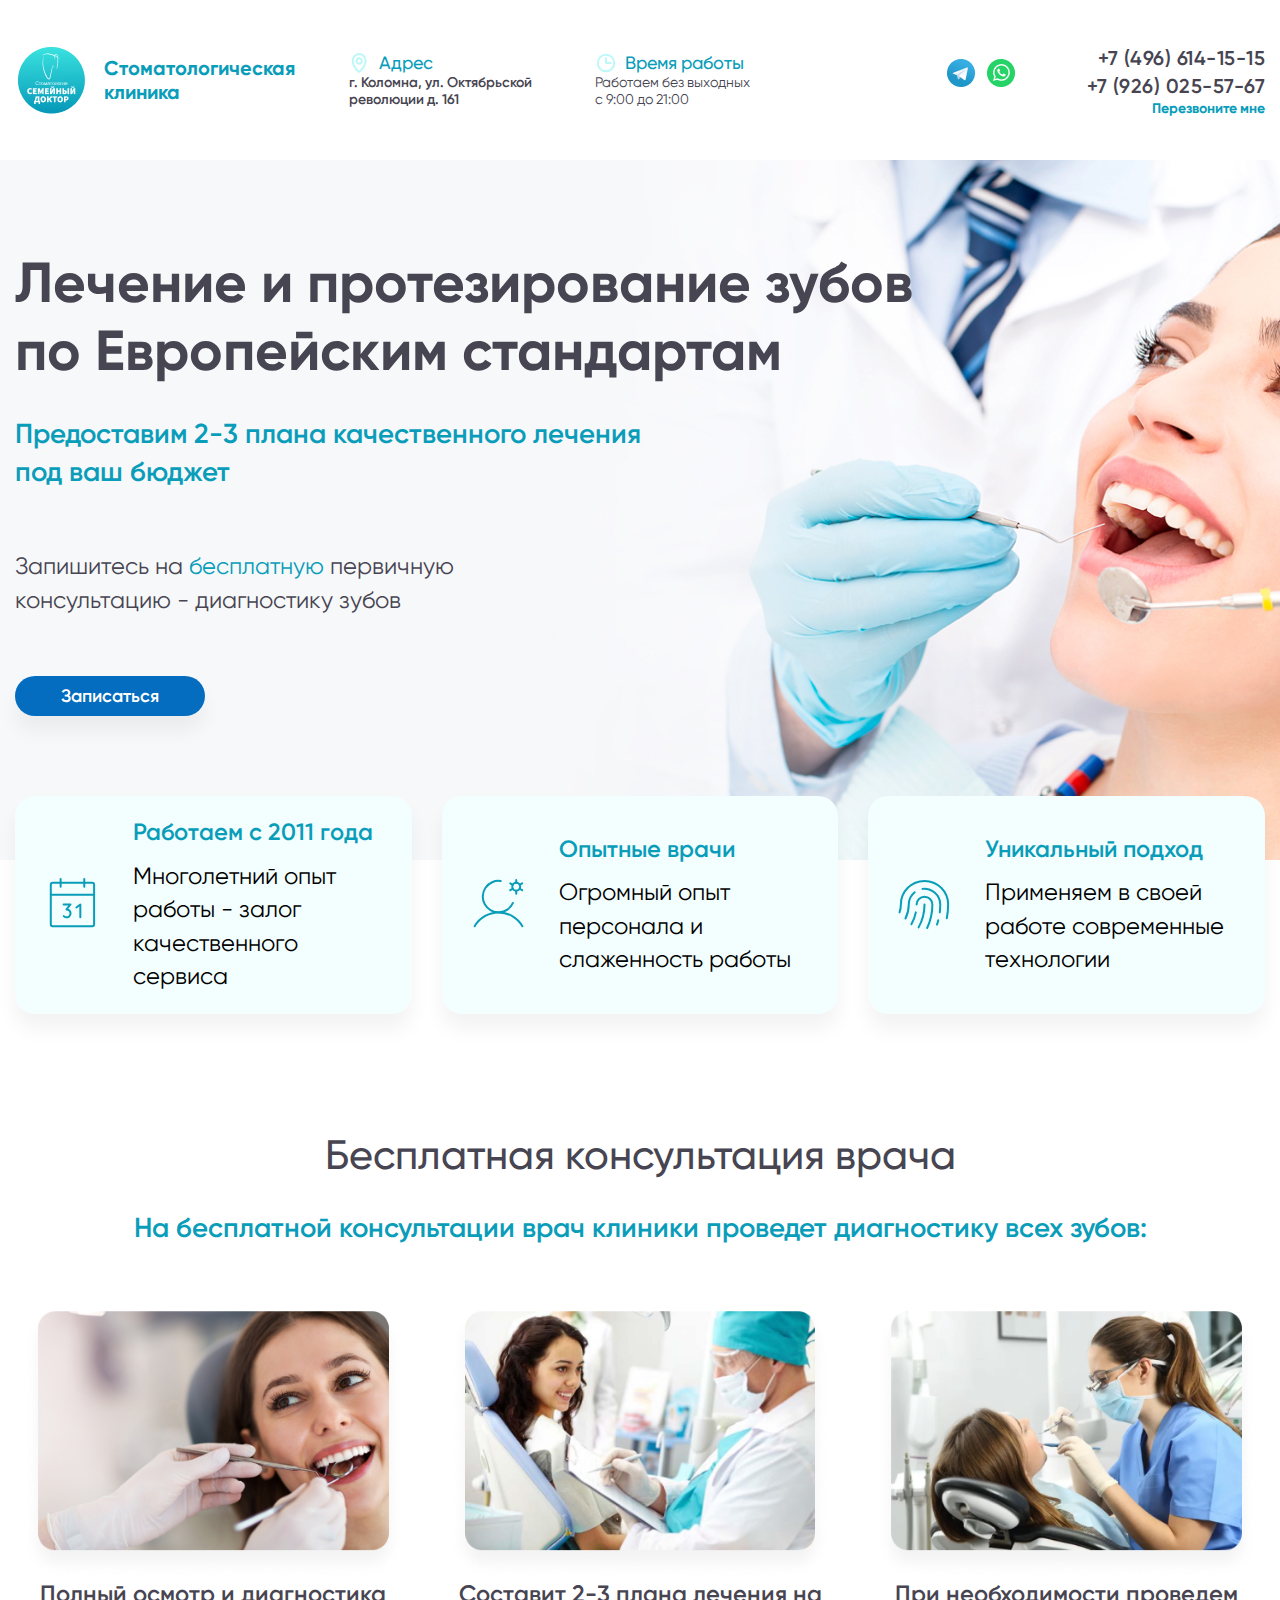
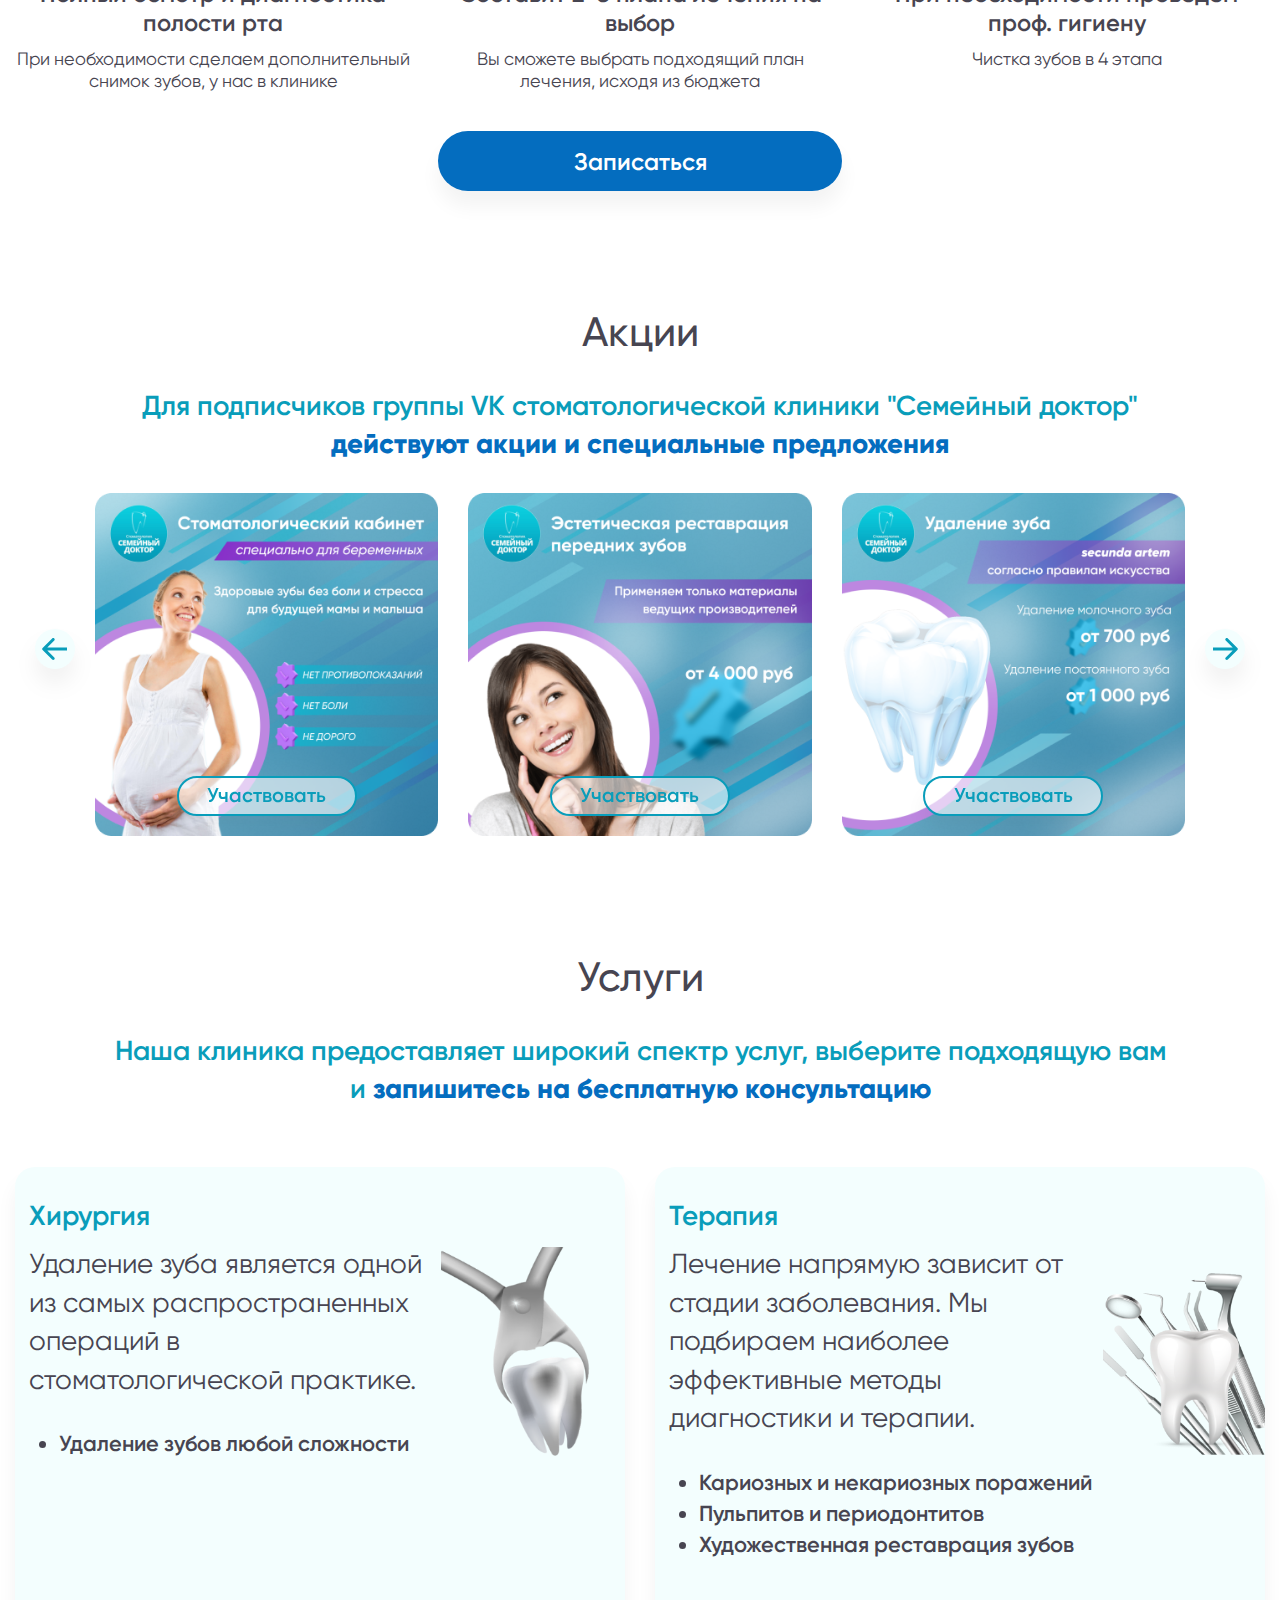
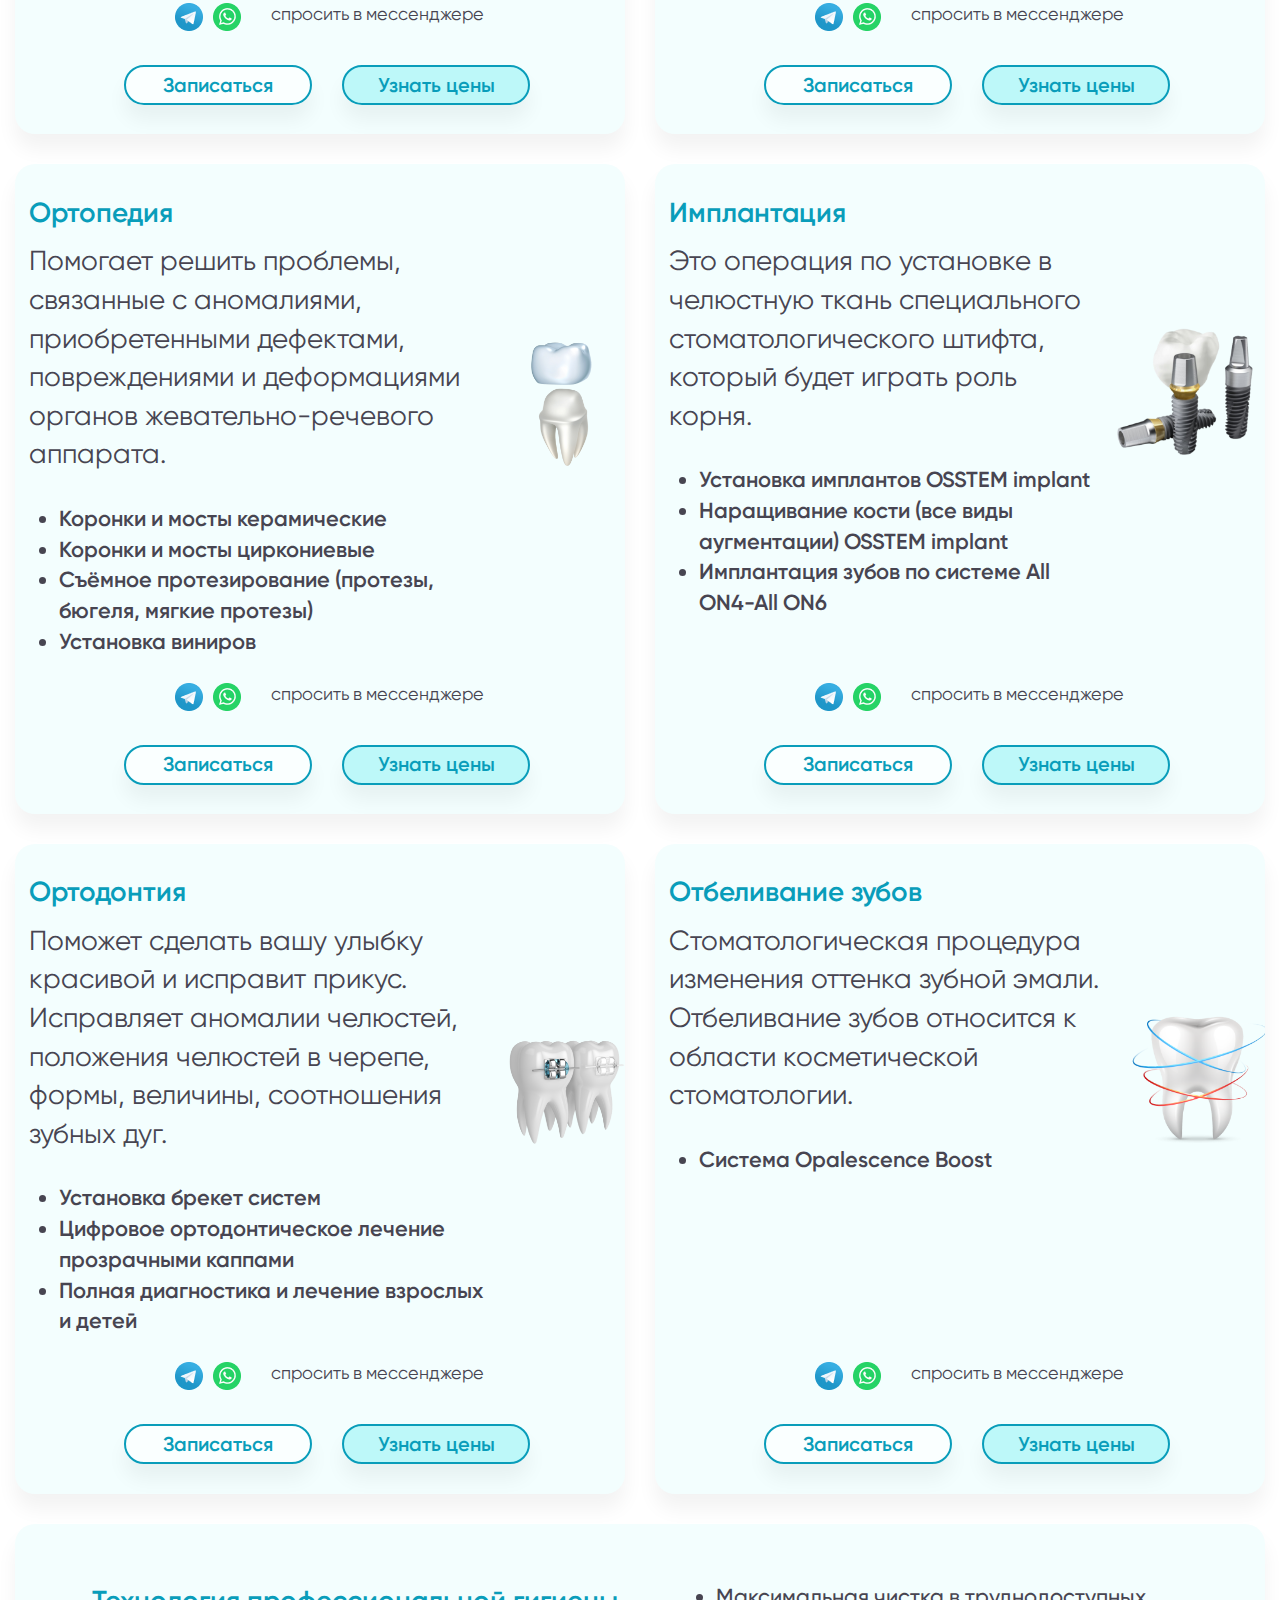
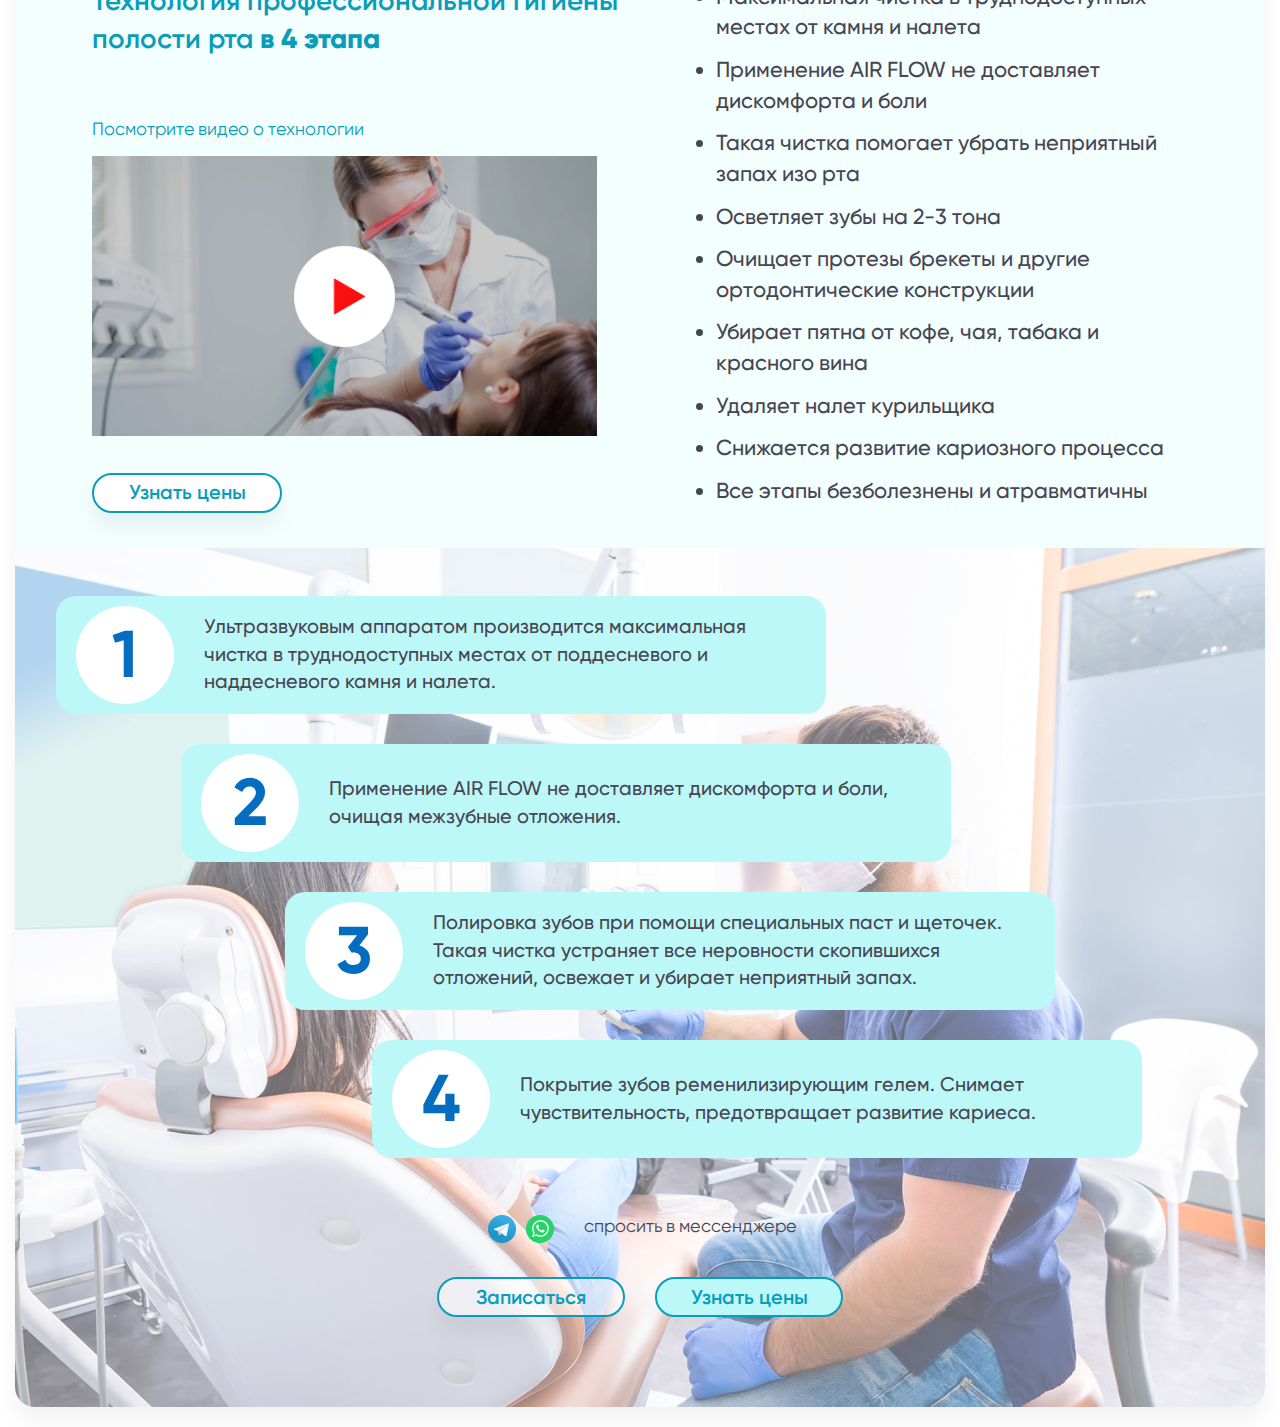
==== commit 1b01dc37: "commit" ====
--- a/index.html
+++ b/index.html
@@ -1 +1 @@
-<!doctype html><html lang="ru"><head><meta charset="UTF-8"><meta http-equiv="X-UA-Compatible" content="IE=edge"><meta name="viewport" content="width=device-width,initial-scale=1,user-scalable=no"><link rel="stylesheet" href="css/main.css"><link rel="stylesheet" href="css/swiper.css"><title>Dental Clinic</title></head><body><div class="wrapper"><header class="header"><div class="header__container container"><div class="header__logo"><img src="images/header/header-logo.png" alt="logo"><p>Стоматологическая клиника</p></div><div class="header__address"><div class="header__address-title">Адрес</div><div class="header__address-location">г. Коломна, ул. Октябрьской революции д. 161</div></div><div class="header__worktime"><div class="header__worktime-title">Время работы</div><div class="header__worktime-time">Работаем без выходных с 9:00 до 21:00</div></div><div class="header__feedback"><div class="header__messengers"><a href="#"><img src="images/header/header-telegram.png" alt="telegram"> </a><a href="#"><img src="images/header/header-whatsapp.png" alt="whatsapp"></a></div><div class="header__phones"><p>+7 (496) 614-15-15</p><p>+7 (926) 025-57-67</p><a class="header__phones-callme" href="#">Перезвоните мне</a></div></div><div class="menu__body-block"><div class="menu__body"></div></div><div class="menu__icon-block"><div class="menu__icon"><span></span></div></div></div></header><main class="main"><section class="preview"><img class="preview__bg-1" src="images/main/preview/preview-bg.jpg" alt=""> <img class="preview__bg-2" src="images/main/preview/preview-bg-2.jpg" alt=""><div class="preview__container container"><div class="preview__info"><div class="preview__title">Лечение и протезирование зубов по Европейским стандартам</div><div class="preview__subtitle">Предоставим 2-3 плана качественного лечения под ваш бюджет</div><div class="preview__propose">Запишитесь на <span>бесплатную</span> первичную консультацию - диагностику зубов</div><div class="preview__btn-block"><a href="#" class="preview__btn">Записаться</a></div></div><div class="preview__items"><div class="preview__item"><div class="preview__item-img"><img src="images/main/preview/preview-calendar.svg" alt="calendar"></div><div class="preview__item-info"><div class="preview__item-title">Работаем с 2011 года</div><div class="preview__item-description">Многолетний опыт работы - залог качественного сервиса</div></div></div><div class="preview__item"><div class="preview__item-img"><img src="images/main/preview/preview-user.svg" alt="user"></div><div class="preview__item-info"><div class="preview__item-title">Опытные врачи</div><div class="preview__item-description">Огромный опыт персонала и слаженность работы</div></div></div><div class="preview__item"><div class="preview__item-img"><img src="images/main/preview/preview-finger.svg" alt="finger"></div><div class="preview__item-info"><div class="preview__item-title">Уникальный подход</div><div class="preview__item-description">Применяем в своей работе современные технологии</div></div></div></div></div></section><section class="freeconsultation"><div class="freeconsultation__container container"><div class="freeconsultation__title section-title">Бесплатная консультация врача</div><div class="freeconsultation__subtitle section-subtitle">На бесплатной консультации врач клиники проведет диагностику всех зубов:</div><div class="freeconsultation__items"><div class="freeconsultation__item"><div class="freeconsultation__item-img"><img src="images/main/freeconsultation/freeconsultation-img-1.png" alt="image"></div><div class="freeconsultation__item-title">Полный осмотр и диагностика полости рта</div><div class="freeconsultation__item-description">При необходимости сделаем дополнительный снимок зубов, у нас в клинике</div></div><div class="freeconsultation__item"><div class="freeconsultation__item-img"><img src="images/main/freeconsultation/freeconsultation-img-2.png" alt="image"></div><div class="freeconsultation__item-title">Составит 2-3 плана лечения на выбор</div><div class="freeconsultation__item-description">Вы сможете выбрать подходящий план лечения, исходя из бюджета</div></div><div class="freeconsultation__item"><div class="freeconsultation__item-img"><img src="images/main/freeconsultation/freeconsultation-img-3.png" alt="image"></div><div class="freeconsultation__item-title">При необходимости проведем проф. гигиену</div><div class="freeconsultation__item-description">Чистка зубов в 4 этапа</div></div></div><div class="freeconsultation__btn-block"><a class="freeconsultation__btn" href="#">Записаться</a></div></div></section><section class="stock"><div class="stock__container container"><div class="stock__title-block"><div class="stock__title section-title">Акции</div><div class="stock__subtitle section-subtitle">Для подписчиков группы VK стоматологической клиники "Семейный доктор" <span>действуют акции и специальные предложения</span></div></div><div class="stock__proposes"><div class="stock__proposes-button stock__proposes-button_prev"><img src="images/main/stock/arrow-left.svg" alt=""></div><div class="stock__items-block swiper-container"><div class="stock__items swiper-wrapper"><div class="stock__item swiper-slide"><img src="images/main/stock/stock-img-1.png" alt="picture"> <a class="stock__item-btn" href="#">Участвовать</a></div><div class="stock__item swiper-slide"><img src="images/main/stock/stock-img-2.png" alt="picture"> <a class="stock__item-btn" href="#">Участвовать</a></div><div class="stock__item swiper-slide"><img src="images/main/stock/stock-img-3.png" alt="picture"> <a class="stock__item-btn" href="#">Участвовать</a></div><div class="stock__item swiper-slide"><img src="images/main/stock/stock-img-1.png" alt="picture"> <a class="stock__item-btn" href="#">Участвовать</a></div><div class="stock__item swiper-slide"><img src="images/main/stock/stock-img-2.png" alt="picture"> <a class="stock__item-btn" href="#">Участвовать</a></div><div class="stock__item swiper-slide"><img src="images/main/stock/stock-img-3.png" alt="picture"> <a class="stock__item-btn" href="#">Участвовать</a></div><div class="stock__item swiper-slide"><img src="images/main/stock/stock-img-1.png" alt="picture"> <a class="stock__item-btn" href="#">Участвовать</a></div><div class="stock__item swiper-slide"><img src="images/main/stock/stock-img-2.png" alt="picture"> <a class="stock__item-btn" href="#">Участвовать</a></div><div class="stock__item swiper-slide"><img src="images/main/stock/stock-img-3.png" alt="picture"> <a class="stock__item-btn" href="#">Участвовать</a></div></div></div><div class="stock__proposes-button stock__proposes-button_next"><img src="images/main/stock/arrow-right.svg" alt=""></div></div></div></section><section class="services"><div class="services__container container"><div class="services__title section-title">Услуги</div><div class="services__subtitle section-subtitle">Наша клиника предоставляет широкий спектр услуг, выберите подходящую вам и <span>запишитесь на бесплатную консультацию</span></div><div class="services__items"><div class="services__short-items"><div class="services__short-item"><div class="services__short-item-info"><div class="services__short-item-text"><div class="services__short-item-title">Хирургия</div><div class="services__short-item-description">Удаление зуба является одной из самых распространенных операций в стоматологической практике.</div><ul class="services__short-item-list"><li>Удаление зубов любой сложности</li></ul></div><div class="services__short-item-img"><img src="images/main/services/services-img-1.png" alt=""></div></div><div class="services__short-item-feedback"><a href="#"><img src="images/main/services/Telegram.png" alt="telegram"></a><a href="#"><img src="images/main/services/WhatsApp.png" alt="whatsapp"></a><span>спросить в мессенджере</span></div><div class="services__short-item-buttons"><a class="services__short-item-button services__short-item-button_connect" href="#">Записаться</a> <a class="services__short-item-button services__short-item-button_prices" href="#">Узнать цены</a></div></div><div class="services__short-item"><div class="services__short-item-info"><div class="services__short-item-text"><div class="services__short-item-title">Терапия</div><div class="services__short-item-description">Лечение напрямую зависит от стадии заболевания. Мы подбираем наиболее эффективные методы диагностики и терапии.</div><ul class="services__short-item-list"><li>Кариозных и некариозных поражений</li><li>Пульпитов и периодонтитов</li><li>Художественная реставрация зубов</li></ul></div><div class="services__short-item-img"><img src="images/main/services/services-img-2.png" alt=""></div></div><div class="services__short-item-feedback"><a href="#"><img src="images/main/services/Telegram.png" alt="telegram"></a><a href="#"><img src="images/main/services/WhatsApp.png" alt="whatsapp"></a><span>спросить в мессенджере</span></div><div class="services__short-item-buttons"><a class="services__short-item-button services__short-item-button_connect" href="#">Записаться</a> <a class="services__short-item-button services__short-item-button_prices" href="#">Узнать цены</a></div></div><div class="services__short-item"><div class="services__short-item-info"><div class="services__short-item-text"><div class="services__short-item-title">Ортопедия</div><div class="services__short-item-description">Помогает решить проблемы, связанные с аномалиями, приобретенными дефектами, повреждениями и деформациями органов жевательно-речевого аппарата.</div><ul class="services__short-item-list"><li>Коронки и мосты керамические</li><li>Коронки и мосты циркониевые</li><li>Съёмное протезирование (протезы, бюгеля, мягкие протезы)</li><li>Установка виниров</li></ul></div><div class="services__short-item-img"><img src="images/main/services/services-img-3.png" alt=""></div></div><div class="services__short-item-feedback"><a href="#"><img src="images/main/services/Telegram.png" alt="telegram"></a><a href="#"><img src="images/main/services/WhatsApp.png" alt="whatsapp"></a><span>спросить в мессенджере</span></div><div class="services__short-item-buttons"><a class="services__short-item-button services__short-item-button_connect" href="#">Записаться</a> <a class="services__short-item-button services__short-item-button_prices" href="#">Узнать цены</a></div></div><div class="services__short-item"><div class="services__short-item-info"><div class="services__short-item-text"><div class="services__short-item-title">Имплантация</div><div class="services__short-item-description">Это операция по установке в челюстную ткань специального стоматологического штифта, который будет играть роль корня.</div><ul class="services__short-item-list"><li>Установка имплантов OSSTEM implant</li><li>Наращивание кости (все виды аугментации) OSSTEM implant</li><li>Имплантация зубов по системе All ON4-All ON6</li></ul></div><div class="services__short-item-img"><img src="images/main/services/services-img-4.png" alt=""></div></div><div class="services__short-item-feedback"><a href="#"><img src="images/main/services/Telegram.png" alt="telegram"></a><a href="#"><img src="images/main/services/WhatsApp.png" alt="whatsapp"></a><span>спросить в мессенджере</span></div><div class="services__short-item-buttons"><a class="services__short-item-button services__short-item-button_connect" href="#">Записаться</a> <a class="services__short-item-button services__short-item-button_prices" href="#">Узнать цены</a></div></div><div class="services__short-item"><div class="services__short-item-info"><div class="services__short-item-text"><div class="services__short-item-title">Ортодонтия</div><div class="services__short-item-description">Поможет сделать вашу улыбку красивой и исправит прикус. Исправляет аномалии челюстей, положения челюстей в черепе, формы, величины, соотношения зубных дуг.</div><ul class="services__short-item-list"><li>Установка брекет систем</li><li>Цифровое ортодонтическое лечение прозрачными каппами</li><li>Полная диагностика и лечение взрослых и детей</li></ul></div><div class="services__short-item-img"><img src="images/main/services/services-img-5.png" alt=""></div></div><div class="services__short-item-feedback"><a href="#"><img src="images/main/services/Telegram.png" alt="telegram"></a><a href="#"><img src="images/main/services/WhatsApp.png" alt="whatsapp"></a><span>спросить в мессенджере</span></div><div class="services__short-item-buttons"><a class="services__short-item-button services__short-item-button_connect" href="#">Записаться</a> <a class="services__short-item-button services__short-item-button_prices" href="#">Узнать цены</a></div></div><div class="services__short-item"><div class="services__short-item-info"><div class="services__short-item-text"><div class="services__short-item-title">Отбеливание зубов</div><div class="services__short-item-description">Стоматологическая процедура изменения оттенка зубной эмали. Отбеливание зубов относится к области косметической стоматологии.</div><ul class="services__short-item-list"><li>Система Opalescence Boost</li></ul></div><div class="services__short-item-img"><img src="images/main/services/services-img-6.png" alt=""></div></div><div class="services__short-item-feedback"><a href="#"><img src="images/main/services/Telegram.png" alt="telegram"></a><a href="#"><img src="images/main/services/WhatsApp.png" alt="whatsapp"></a><span>спросить в мессенджере</span></div><div class="services__short-item-buttons"><a class="services__short-item-button services__short-item-button_connect" href="#">Записаться</a> <a class="services__short-item-button services__short-item-button_prices" href="#">Узнать цены</a></div></div></div><div class="services__big-item"></div></div></div></section></main><footer class="footer"></footer></div><script src="js/swiper.js"></script><script src="js/main.js"></script></body></html>+<!doctype html><html lang="ru"><head><meta charset="UTF-8"><meta http-equiv="X-UA-Compatible" content="IE=edge"><meta name="viewport" content="width=device-width,initial-scale=1,user-scalable=no"><link rel="stylesheet" href="css/main.css"><link rel="stylesheet" href="css/swiper.css"><title>Dental Clinic</title></head><body><div class="wrapper"><header class="header"><div class="header__container container"><div class="header__logo"><img src="images/header/header-logo.png" alt="logo"><p>Стоматологическая клиника</p></div><div class="header__address"><div class="header__address-title">Адрес</div><div class="header__address-location">г. Коломна, ул. Октябрьской революции д. 161</div></div><div class="header__worktime"><div class="header__worktime-title">Время работы</div><div class="header__worktime-time">Работаем без выходных с 9:00 до 21:00</div></div><div class="header__feedback"><div class="header__messengers"><a href="#"><img src="images/header/header-telegram.png" alt="telegram"> </a><a href="#"><img src="images/header/header-whatsapp.png" alt="whatsapp"></a></div><div class="header__phones"><p>+7 (496) 614-15-15</p><p>+7 (926) 025-57-67</p><a class="header__phones-callme" href="#">Перезвоните мне</a></div></div><div class="menu__body-block"><div class="menu__body"></div></div><div class="menu__icon-block"><div class="menu__icon"><span></span></div></div></div></header><main class="main"><section class="preview"><img class="preview__bg-1" src="images/main/preview/preview-bg.jpg" alt=""> <img class="preview__bg-2" src="images/main/preview/preview-bg-2.jpg" alt=""><div class="preview__container container"><div class="preview__info"><div class="preview__title">Лечение и протезирование зубов по Европейским стандартам</div><div class="preview__subtitle">Предоставим 2-3 плана качественного лечения под ваш бюджет</div><div class="preview__propose">Запишитесь на <span>бесплатную</span> первичную консультацию - диагностику зубов</div><div class="preview__btn-block"><a href="#" class="preview__btn">Записаться</a></div></div><div class="preview__items"><div class="preview__item"><div class="preview__item-img"><img src="images/main/preview/preview-calendar.svg" alt="calendar"></div><div class="preview__item-info"><div class="preview__item-title">Работаем с 2011 года</div><div class="preview__item-description">Многолетний опыт работы - залог качественного сервиса</div></div></div><div class="preview__item"><div class="preview__item-img"><img src="images/main/preview/preview-user.svg" alt="user"></div><div class="preview__item-info"><div class="preview__item-title">Опытные врачи</div><div class="preview__item-description">Огромный опыт персонала и слаженность работы</div></div></div><div class="preview__item"><div class="preview__item-img"><img src="images/main/preview/preview-finger.svg" alt="finger"></div><div class="preview__item-info"><div class="preview__item-title">Уникальный подход</div><div class="preview__item-description">Применяем в своей работе современные технологии</div></div></div></div></div></section><section class="freeconsultation"><div class="freeconsultation__container container"><div class="freeconsultation__title section-title">Бесплатная консультация врача</div><div class="freeconsultation__subtitle section-subtitle">На бесплатной консультации врач клиники проведет диагностику всех зубов:</div><div class="freeconsultation__items"><div class="freeconsultation__item"><div class="freeconsultation__item-img"><img src="images/main/freeconsultation/freeconsultation-img-1.png" alt="image"></div><div class="freeconsultation__item-title">Полный осмотр и диагностика полости рта</div><div class="freeconsultation__item-description">При необходимости сделаем дополнительный снимок зубов, у нас в клинике</div></div><div class="freeconsultation__item"><div class="freeconsultation__item-img"><img src="images/main/freeconsultation/freeconsultation-img-2.png" alt="image"></div><div class="freeconsultation__item-title">Составит 2-3 плана лечения на выбор</div><div class="freeconsultation__item-description">Вы сможете выбрать подходящий план лечения, исходя из бюджета</div></div><div class="freeconsultation__item"><div class="freeconsultation__item-img"><img src="images/main/freeconsultation/freeconsultation-img-3.png" alt="image"></div><div class="freeconsultation__item-title">При необходимости проведем проф. гигиену</div><div class="freeconsultation__item-description">Чистка зубов в 4 этапа</div></div></div><div class="freeconsultation__btn-block"><a class="freeconsultation__btn" href="#">Записаться</a></div></div></section><section class="stock"><div class="stock__container container"><div class="stock__title-block"><div class="stock__title section-title">Акции</div><div class="stock__subtitle section-subtitle">Для подписчиков группы VK стоматологической клиники "Семейный доктор" <span>действуют акции и специальные предложения</span></div></div><div class="stock__proposes"><div class="stock__proposes-button stock__proposes-button_prev"><img src="images/main/stock/arrow-left.svg" alt=""></div><div class="stock__items-block swiper-container"><div class="stock__items swiper-wrapper"><div class="stock__item swiper-slide"><img src="images/main/stock/stock-img-1.png" alt="picture"> <a class="stock__item-btn" href="#">Участвовать</a></div><div class="stock__item swiper-slide"><img src="images/main/stock/stock-img-2.png" alt="picture"> <a class="stock__item-btn" href="#">Участвовать</a></div><div class="stock__item swiper-slide"><img src="images/main/stock/stock-img-3.png" alt="picture"> <a class="stock__item-btn" href="#">Участвовать</a></div><div class="stock__item swiper-slide"><img src="images/main/stock/stock-img-1.png" alt="picture"> <a class="stock__item-btn" href="#">Участвовать</a></div><div class="stock__item swiper-slide"><img src="images/main/stock/stock-img-2.png" alt="picture"> <a class="stock__item-btn" href="#">Участвовать</a></div><div class="stock__item swiper-slide"><img src="images/main/stock/stock-img-3.png" alt="picture"> <a class="stock__item-btn" href="#">Участвовать</a></div><div class="stock__item swiper-slide"><img src="images/main/stock/stock-img-1.png" alt="picture"> <a class="stock__item-btn" href="#">Участвовать</a></div><div class="stock__item swiper-slide"><img src="images/main/stock/stock-img-2.png" alt="picture"> <a class="stock__item-btn" href="#">Участвовать</a></div><div class="stock__item swiper-slide"><img src="images/main/stock/stock-img-3.png" alt="picture"> <a class="stock__item-btn" href="#">Участвовать</a></div></div></div><div class="stock__proposes-button stock__proposes-button_next"><img src="images/main/stock/arrow-right.svg" alt=""></div></div></div></section><section class="services"><div class="services__container container"><div class="services__title section-title">Услуги</div><div class="services__subtitle section-subtitle">Наша клиника предоставляет широкий спектр услуг, выберите подходящую вам и <span>запишитесь на бесплатную консультацию</span></div><div class="services__items"><div class="services__short-items"><div class="services__short-item"><div class="services__short-item-info"><div class="services__short-item-text"><div class="services__short-item-title">Хирургия</div><div class="services__short-item-description">Удаление зуба является одной из самых распространенных операций в стоматологической практике.</div><ul class="services__short-item-list"><li>Удаление зубов любой сложности</li></ul></div><div class="services__short-item-img"><img src="images/main/services/services-img-1.png" alt=""></div></div><div class="services__short-item-feedback"><a href="#"><img src="images/main/services/Telegram.png" alt="telegram"></a><a href="#"><img src="images/main/services/WhatsApp.png" alt="whatsapp"></a><span>спросить в мессенджере</span></div><div class="services__short-item-buttons"><a class="services__short-item-button services__short-item-button_connect" href="#">Записаться</a> <a class="services__short-item-button services__short-item-button_prices" href="#">Узнать цены</a></div></div><div class="services__short-item"><div class="services__short-item-info"><div class="services__short-item-text"><div class="services__short-item-title">Терапия</div><div class="services__short-item-description">Лечение напрямую зависит от стадии заболевания. Мы подбираем наиболее эффективные методы диагностики и терапии.</div><ul class="services__short-item-list"><li>Кариозных и некариозных поражений</li><li>Пульпитов и периодонтитов</li><li>Художественная реставрация зубов</li></ul></div><div class="services__short-item-img"><img src="images/main/services/services-img-2.png" alt=""></div></div><div class="services__short-item-feedback"><a href="#"><img src="images/main/services/Telegram.png" alt="telegram"></a><a href="#"><img src="images/main/services/WhatsApp.png" alt="whatsapp"></a><span>спросить в мессенджере</span></div><div class="services__short-item-buttons"><a class="services__short-item-button services__short-item-button_connect" href="#">Записаться</a> <a class="services__short-item-button services__short-item-button_prices" href="#">Узнать цены</a></div></div><div class="services__short-item"><div class="services__short-item-info"><div class="services__short-item-text"><div class="services__short-item-title">Ортопедия</div><div class="services__short-item-description">Помогает решить проблемы, связанные с аномалиями, приобретенными дефектами, повреждениями и деформациями органов жевательно-речевого аппарата.</div><ul class="services__short-item-list"><li>Коронки и мосты керамические</li><li>Коронки и мосты циркониевые</li><li>Съёмное протезирование (протезы, бюгеля, мягкие протезы)</li><li>Установка виниров</li></ul></div><div class="services__short-item-img"><img src="images/main/services/services-img-3.png" alt=""></div></div><div class="services__short-item-feedback"><a href="#"><img src="images/main/services/Telegram.png" alt="telegram"></a><a href="#"><img src="images/main/services/WhatsApp.png" alt="whatsapp"></a><span>спросить в мессенджере</span></div><div class="services__short-item-buttons"><a class="services__short-item-button services__short-item-button_connect" href="#">Записаться</a> <a class="services__short-item-button services__short-item-button_prices" href="#">Узнать цены</a></div></div><div class="services__short-item"><div class="services__short-item-info"><div class="services__short-item-text"><div class="services__short-item-title">Имплантация</div><div class="services__short-item-description">Это операция по установке в челюстную ткань специального стоматологического штифта, который будет играть роль корня.</div><ul class="services__short-item-list"><li>Установка имплантов OSSTEM implant</li><li>Наращивание кости (все виды аугментации) OSSTEM implant</li><li>Имплантация зубов по системе All ON4-All ON6</li></ul></div><div class="services__short-item-img"><img src="images/main/services/services-img-4.png" alt=""></div></div><div class="services__short-item-feedback"><a href="#"><img src="images/main/services/Telegram.png" alt="telegram"></a><a href="#"><img src="images/main/services/WhatsApp.png" alt="whatsapp"></a><span>спросить в мессенджере</span></div><div class="services__short-item-buttons"><a class="services__short-item-button services__short-item-button_connect" href="#">Записаться</a> <a class="services__short-item-button services__short-item-button_prices" href="#">Узнать цены</a></div></div><div class="services__short-item"><div class="services__short-item-info"><div class="services__short-item-text"><div class="services__short-item-title">Ортодонтия</div><div class="services__short-item-description">Поможет сделать вашу улыбку красивой и исправит прикус. Исправляет аномалии челюстей, положения челюстей в черепе, формы, величины, соотношения зубных дуг.</div><ul class="services__short-item-list"><li>Установка брекет систем</li><li>Цифровое ортодонтическое лечение прозрачными каппами</li><li>Полная диагностика и лечение взрослых и детей</li></ul></div><div class="services__short-item-img"><img src="images/main/services/services-img-5.png" alt=""></div></div><div class="services__short-item-feedback"><a href="#"><img src="images/main/services/Telegram.png" alt="telegram"></a><a href="#"><img src="images/main/services/WhatsApp.png" alt="whatsapp"></a><span>спросить в мессенджере</span></div><div class="services__short-item-buttons"><a class="services__short-item-button services__short-item-button_connect" href="#">Записаться</a> <a class="services__short-item-button services__short-item-button_prices" href="#">Узнать цены</a></div></div><div class="services__short-item"><div class="services__short-item-info"><div class="services__short-item-text"><div class="services__short-item-title">Отбеливание зубов</div><div class="services__short-item-description">Стоматологическая процедура изменения оттенка зубной эмали. Отбеливание зубов относится к области косметической стоматологии.</div><ul class="services__short-item-list"><li>Система Opalescence Boost</li></ul></div><div class="services__short-item-img"><img src="images/main/services/services-img-6.png" alt=""></div></div><div class="services__short-item-feedback"><a href="#"><img src="images/main/services/Telegram.png" alt="telegram"></a><a href="#"><img src="images/main/services/WhatsApp.png" alt="whatsapp"></a><span>спросить в мессенджере</span></div><div class="services__short-item-buttons"><a class="services__short-item-button services__short-item-button_connect" href="#">Записаться</a> <a class="services__short-item-button services__short-item-button_prices" href="#">Узнать цены</a></div></div></div><div class="services__big-item"><div class="services__big-item-columns"><div class="services__big-item-column"><div class="services__big-item-column-title">Технология профессиональной гигиены полости рта <span>в 4 этапа</span></div><div class="services__big-item-column-video-block"><div class="services__big-item-column-video-title">Посмотрите видео о технологии</div><div class="services__big-item-column-video"><img src="images/main/services/video.jpg" alt="video"></div></div><div class="services__big-item-column-btn-block"><a class="services__big-item-column-btn" href="#">Узнать цены</a></div></div><div class="services__big-item-column"><ul class="services__big-item-column-list"><li>Максимальная чистка в труднодоступных местах от камня и налета</li><li>Применение AIR FLOW не доставляет дискомфорта и боли</li><li>Такая чистка помогает убрать неприятный запах изо рта</li><li>Осветляет зубы на 2-3 тона</li><li>Очищает протезы брекеты и другие ортодонтические конструкции</li><li>Убирает пятна от кофе, чая, табака и красного вина</li><li>Удаляет налет курильщика</li><li>Снижается развитие кариозного процесса</li><li>Все этапы безболезнены и атравматичны</li></ul></div></div><div class="services__big-item-steps"><img class="services__big-item-steps-bg" src="images/main/services/steps-bg.png" alt=""><div class="services__big-item-steps-info"><div class="services__big-item-steps-item"><div class="services__big-item-steps-item-count"><p>1</p></div><div class="services__big-item-steps-item-description">Ультразвуковым аппаратом производится максимальная чистка в труднодоступных местах от поддесневого и наддесневого камня и налета.</div></div><div class="services__big-item-steps-item"><div class="services__big-item-steps-item-count"><p>2</p></div><div class="services__big-item-steps-item-description">Применение AIR FLOW не доставляет дискомфорта и боли, очищая межзубные отложения.</div></div><div class="services__big-item-steps-item"><div class="services__big-item-steps-item-count"><p>3</p></div><div class="services__big-item-steps-item-description">Полировка зубов при помощи специальных паст и щеточек. Такая чистка устраняет все неровности скопившихся отложений, освежает и убирает неприятный запах.</div></div><div class="services__big-item-steps-item"><div class="services__big-item-steps-item-count"><p>4</p></div><div class="services__big-item-steps-item-description">Покрытие зубов ременилизирующим гелем. Снимает чувствительность, предотвращает развитие кариеса.</div></div></div><div class="services__big-item-steps-feedback"><a href="#"><img src="images/main/services/Telegram.png" alt="telegram"></a><a href="#"><img src="images/main/services/WhatsApp.png" alt="whatsapp"></a><span>спросить в мессенджере</span></div><div class="services__big-item-steps-buttons"><a class="services__big-item-steps-button services__big-item-steps-button_connect" href="#">Записаться</a> <a class="services__big-item-steps-button services__big-item-steps-button_prices" href="#">Узнать цены</a></div></div></div></div></div></section></main><footer class="footer"></footer></div><script src="js/swiper.js"></script><script src="js/main.js"></script></body></html>--- a/css/main.css
+++ b/css/main.css
@@ -1 +1 @@
-@charset "UTF-8";*{padding:0;margin:0;border:0}*,:after,:before{-webkit-box-sizing:border-box;box-sizing:border-box}:active,:focus{outline:none}a:active,a:focus{outline:none}aside,footer,header,nav{display:block}body,html{height:100%;width:100%;font-size:100%;line-height:1;font-size:14px;-ms-text-size-adjust:100%;-moz-text-size-adjust:100%;-webkit-text-size-adjust:100%}button,input,textarea{font-family:inherit}input::-ms-clear{display:none}button{cursor:pointer}button::-moz-focus-inner{padding:0;border:0}a,a:visited{text-decoration:none}a:hover{text-decoration:none}ul li{list-style:none}img{vertical-align:top}h1,h2,h3,h4,h5,h6{font-size:inherit;font-weight:inherit}@font-face{font-family:"Gilroy";src:url("../fonts/Gilroy-Regular.eot");src:local("☺"),url("../fonts/Gilroy-Regular.woff") format("woff"),url("../fonts/Gilroy-Regular.ttf") format("truetype"),url("../fonts/Gilroy-Regular.svg") format("svg");font-weight:400;font-style:normal}@font-face{font-family:"Gilroy";src:url("../fonts/Gilroy-Medium.eot");src:local("☺"),url("../fonts/Gilroy-Medium.woff") format("woff"),url("../fonts/Gilroy-Medium.ttf") format("truetype"),url("../fonts/Gilroy-Medium.svg") format("svg");font-weight:500;font-style:normal}@font-face{font-family:"Gilroy";src:url("../fonts/Gilroy-SemiBold.eot");src:local("☺"),url("../fonts/Gilroy-SemiBold.woff") format("woff"),url("../fonts/Gilroy-SemiBold.ttf") format("truetype"),url("../fonts/Gilroy-SemiBold.svg") format("svg");font-weight:600;font-style:normal}@font-face{font-family:"Gilroy";src:url("../fonts/Gilroy-Bold.eot");src:local("☺"),url("../fonts/Gilroy-Bold.woff") format("woff"),url("../fonts/Gilroy-Bold.ttf") format("truetype"),url("../fonts/Gilroy-Bold.svg") format("svg");font-weight:700;font-style:normal}@font-face{font-family:"Gilroy";src:url("../fonts/Gilroy-ExtraBold.eot");src:local("☺"),url("../fonts/Gilroy-ExtraBold.woff") format("woff"),url("../fonts/Gilroy-ExtraBold.ttf") format("truetype"),url("../fonts/Gilroy-ExtraBold.svg") format("svg");font-weight:800;font-style:normal}body,html{height:100%;font-family:"Gilroy",sans-serif}body.burger-active{overflow:hidden}.wrapper{display:-webkit-box;display:-ms-flexbox;display:flex;-webkit-box-orient:vertical;-webkit-box-direction:normal;-ms-flex-direction:column;flex-direction:column}.main{-webkit-box-flex:1;-ms-flex:1 0 auto;flex:1 0 auto}.container{max-width:1320px;padding:0px 15px;display:-webkit-box;display:-ms-flexbox;display:flex;margin:0 auto}.section-title{font-weight:500;font-size:42px;line-height:50px;text-align:center;color:#474551}.section-subtitle{font-style:normal;font-weight:600;font-size:28px;line-height:39px;text-align:center;color:#099DBA}.section-subtitle span{font-weight:800;color:#046DBF}.header{width:100%;min-height:160px;background:#FFFFFF;display:-webkit-box;display:-ms-flexbox;display:flex}.header__container{-webkit-box-flex:1;-ms-flex:1 0;flex:1 0;-webkit-box-align:center;-ms-flex-align:center;align-items:center}.header__logo{display:-webkit-box;display:-ms-flexbox;display:flex;-webkit-box-align:center;-ms-flex-align:center;align-items:center}.header__logo p{font-weight:700;font-size:20px;line-height:24px;color:#099DBA;margin:0px 0px 0px 15px;max-width:193px}.header__address{margin:0px 60px}@media (min-width:1024px) and (max-width:1320px){.header .header__address{margin-right:calc(30px + 30 * (100vw - 1024px) / 296);margin-left:calc(13px + 47 * (100vw - 1024px) / 296)}}.header__address-title{font-weight:500;font-size:18px;line-height:22px;color:#099DBA;padding:0px 0px 0px 30px;position:relative}.header__address-title:before{content:"";position:absolute;top:0;left:0;width:22px;height:22px;background:url("../images/header/header-mappin.png") no-repeat}.header__address-location{font-weight:600;font-size:14px;line-height:17px;color:#474551;min-width:190px}.header__worktime-title{font-weight:500;font-size:18px;line-height:22px;color:#099DBA;padding:0px 0px 0px 30px;position:relative}.header__worktime-title:before{content:"";position:absolute;top:0;left:0;width:22px;height:22px;background:url("../images/header/clock.svg") no-repeat}.header__worktime-time{font-weight:400;font-size:14px;line-height:17px;color:#474551;min-width:160px}.header__feedback{width:100%;display:-webkit-box;display:-ms-flexbox;display:flex;-webkit-box-pack:end;-ms-flex-pack:end;justify-content:end}.header__messengers{padding:15px 0px 0px 0px}.header__messengers a{margin:9px}.header__messengers a:last-child{margin:0px 60px 0px 0px}@media (min-width:1024px) and (max-width:1320px){.header .header__messengers a:last-child{margin-right:calc(0px + 60 * (100vw - 1024px) / 296)}}.header__phones{text-align:end;margin:0px 0px 0px 20px}.header__phones p{font-weight:600;font-size:20px;line-height:28px;letter-spacing:0.025em;color:#474551}.header__phones-callme{font-weight:700;font-size:14px;line-height:17px;color:#099DBA}.menu__body-block{display:none}.menu__icon-block{display:none}@media (max-width:1024px){.header{min-height:130px}.header__container{-webkit-box-pack:justify;-ms-flex-pack:justify;justify-content:space-between}.header__address{margin:0px 0px 0px 30px}.header__worktime{text-align:center}.header__worktime-title{padding:30px 0px 0px 0px}.header__worktime-title:before{left:50%;-webkit-transform:translate(-50%,0px);transform:translate(-50%,0px)}.header__phones{margin:0;text-align:center}.header__messengers{display:-webkit-box;display:-ms-flexbox;display:flex;-webkit-box-orient:vertical;-webkit-box-direction:normal;-ms-flex-direction:column;flex-direction:column;text-align:center;margin:0px 30px 0px 0px}.header__messengers a:first-child{margin:0px 0px 15px 0px}.header__messengers a:last-child{margin-right:0}.menu__icon-block{display:block;background:#FFFFFF;-webkit-box-shadow:0px 15px 20px rgba(0,0,0,0.05);box-shadow:0px 15px 20px rgba(0,0,0,0.05);border-radius:20px;width:60px;height:60px;cursor:pointer;z-index:10;-webkit-box-flex:0;-ms-flex:0 0 60px;flex:0 0 60px}.menu__icon{position:relative;width:100%;height:100%}.menu__icon span,.menu__icon:after,.menu__icon:before{position:absolute;display:inline-block;left:15.5%;background:#099DBA;height:10%;width:65%;border-radius:40px}.menu__icon:after,.menu__icon:before{content:""}.menu__icon span{top:50%;-webkit-transform:translate(0px,-50%);transform:translate(0px,-50%)}.menu__icon:before{top:15px}.menu__icon:after{bottom:15px;max-width:33px}.menu__body-block{display:block;position:fixed;top:0;left:0;width:100%;height:100%;background:rgba(0,0,0,0.304);-webkit-transition:all 0.3s ease 0s;transition:all 0.3s ease 0s;opacity:0;visibility:hidden;z-index:5}.menu__body-block.burger-active{opacity:1;visibility:visible}.menu__body{display:-webkit-box;display:-ms-flexbox;display:flex;-webkit-box-orient:vertical;-webkit-box-direction:normal;-ms-flex-direction:column;flex-direction:column;-ms-flex-pack:distribute;justify-content:space-around;-webkit-box-align:center;-ms-flex-align:center;align-items:center;position:fixed;top:0;left:-100%;width:50%;height:100%;background:#fff;-webkit-transition:all 0.8s ease 0s;transition:all 0.8s ease 0s;overflow:auto;padding:0px 15px}.menu__body-block.burger-active .menu__body{left:0}}@media (max-width:768px){.header__logo{margin:0px 30px 0px 0}.header__logo img{width:63px;height:63px}.header__address{text-align:center;margin:0}.header__address-title{padding:30px 0px 0px 0px}.header__address-title:before{left:50%;-webkit-transform:translate(-50%,0px);transform:translate(-50%,0px)}.header__feedback{display:none}.header__messengers{-webkit-box-orient:horizontal;-webkit-box-direction:normal;-ms-flex-direction:row;flex-direction:row;padding:0;margin:0}.header__messengers a:first-child{margin:0px 15px 0px 0px}}@media (max-width:625px){.header{background:#F3FEFE}}@media (max-width:525px){.menu__body{width:100%}}@media (max-width:390px){.header__logo{-webkit-box-orient:vertical;-webkit-box-direction:normal;-ms-flex-direction:column;flex-direction:column;-webkit-box-align:start;-ms-flex-align:start;align-items:flex-start}.header__logo p{margin:0}}.preview{width:100%;min-height:800px;position:relative}.preview__bg-1{position:absolute;top:0;left:0;width:100%;min-height:700px;-o-object-fit:cover;object-fit:cover;z-index:-1}.preview__bg-2{position:absolute;top:0;left:0;width:100%;min-height:440px;-o-object-fit:cover;object-fit:cover;z-index:-1;display:none}.preview__container{-webkit-box-orient:vertical;-webkit-box-direction:normal;-ms-flex-direction:column;flex-direction:column;padding-bottom:20px}.preview__title{font-weight:700;font-size:58px;line-height:70px;color:#474551;margin:92px 0px 30px 0px;max-width:926px}@media (max-width:1320px){.preview .preview__title{font-size:58px;line-height:70px;margin-top:92px;margin-bottom:30px}}@media (max-width:1320px) and (max-width:1320px){.preview .preview__title{font-size:calc(20px + 38 * ((100vw - 320px) / 1000))}}@media (max-width:1320px) and (max-width:1320px){.preview .preview__title{line-height:calc(24px + 46 * ((100vw - 320px) / 1000))}}@media (max-width:1320px) and (max-width:1320px){.preview .preview__title{margin-top:calc(20px + 72 * ((100vw - 320px) / 1000))}}@media (max-width:1320px) and (max-width:1320px){.preview .preview__title{margin-bottom:calc(20px + 10 * ((100vw - 320px) / 1000))}}.preview__subtitle{font-weight:600;font-size:28px;line-height:39px;color:#099DBA;max-width:630px}@media (max-width:1320px){.preview .preview__subtitle{font-size:28px;line-height:39px}}@media (max-width:1320px) and (max-width:1320px){.preview .preview__subtitle{font-size:calc(16px + 12 * ((100vw - 320px) / 1000))}}@media (max-width:1320px) and (max-width:1320px){.preview .preview__subtitle{line-height:calc(22.4px + 16.6 * ((100vw - 320px) / 1000))}}.preview__propose{font-weight:400;font-size:24px;line-height:34px;color:#474551;margin:60px 0px;max-width:456px}.preview__propose span{color:#099DBA}@media (max-width:1320px){.preview .preview__propose{font-size:24px;line-height:34px;margin-top:60px;margin-bottom:60px}}@media (max-width:1320px) and (max-width:1320px){.preview .preview__propose{font-size:calc(16px + 8 * ((100vw - 320px) / 1000))}}@media (max-width:1320px) and (max-width:1320px){.preview .preview__propose{line-height:calc(22.4px + 11.6 * ((100vw - 320px) / 1000))}}@media (max-width:1320px) and (max-width:1320px){.preview .preview__propose{margin-top:calc(20px + 40 * ((100vw - 320px) / 1000))}}@media (max-width:1320px) and (max-width:1320px){.preview .preview__propose{margin-bottom:calc(30px + 30 * ((100vw - 320px) / 1000))}}.preview__btn-block{margin:0px 0px 82px 0px}@media (max-width:1320px){.preview .preview__btn-block{margin-bottom:82px}}@media (max-width:1320px) and (max-width:1320px){.preview .preview__btn-block{margin-bottom:calc(30px + 52 * ((100vw - 320px) / 1000))}}.preview__btn{display:-webkit-box;display:-ms-flexbox;display:flex;-webkit-box-pack:center;-ms-flex-pack:center;justify-content:center;-webkit-box-align:center;-ms-flex-align:center;align-items:center;width:190px;height:40px;background:#046DBF;-webkit-box-shadow:0px 15px 20px rgba(0,0,0,0.05);box-shadow:0px 15px 20px rgba(0,0,0,0.05);border-radius:30px;font-weight:600;font-size:18px;line-height:22px;color:#FFFFFF}.preview__items{display:-webkit-box;display:-ms-flexbox;display:flex}.preview__item{-webkit-box-flex:0;-ms-flex:0 1 33.333%;flex:0 1 33.333%;min-height:105px;display:-webkit-box;display:-ms-flexbox;display:flex;-webkit-box-align:center;-ms-flex-align:center;align-items:center;background:#F3FEFE;-webkit-box-shadow:0px 15px 20px rgba(0,0,0,0.05);box-shadow:0px 15px 20px rgba(0,0,0,0.05);border-radius:20px;padding:20px 25px;margin:0px 30px 0px 0px}.preview__item:last-child{margin:0}.preview__item-img{margin:0px 29px 0px 0px}.preview__item-title{font-weight:600;font-size:24px;line-height:34px;color:#099DBA;margin:0px 0px 10px 0px}@media (max-width:1320px){.preview .preview__item-title{font-size:24px;line-height:34px}}@media (max-width:1320px) and (max-width:1320px){.preview .preview__item-title{font-size:calc(16px + 8 * ((100vw - 320px) / 1000))}}@media (max-width:1320px) and (max-width:1320px){.preview .preview__item-title{line-height:calc(25px + 9 * ((100vw - 320px) / 1000))}}.preview__item-description{font-weight:400;font-size:18px;line-height:25px;color:#000000}@media (max-width:1320px){.preview .preview__item-description{font-size:24px;line-height:34px}}@media (max-width:1320px) and (max-width:1320px){.preview .preview__item-description{font-size:calc(16px + 8 * ((100vw - 320px) / 1000))}}@media (max-width:1320px) and (max-width:1320px){.preview .preview__item-description{line-height:calc(22.4px + 11.6 * ((100vw - 320px) / 1000))}}@media (max-width:1024px){.preview__item{-webkit-box-orient:vertical;-webkit-box-direction:normal;-ms-flex-direction:column;flex-direction:column;-webkit-box-align:center;-ms-flex-align:center;align-items:center;text-align:center}.preview__item-img{margin:0}.preview__item-title{margin:25px 0px 20px 0px}}@media (max-width:625px){.preview__bg-1{display:none}.preview__bg-2{display:block}.preview__items{-webkit-box-orient:vertical;-webkit-box-direction:normal;-ms-flex-direction:column;flex-direction:column;-webkit-box-align:center;-ms-flex-align:center;align-items:center}.preview__item{width:100%;margin:0px 0px 30px 0px}.preview__btn-block{display:-webkit-box;display:-ms-flexbox;display:flex;-webkit-box-pack:center;-ms-flex-pack:center;justify-content:center}}.freeconsultation{width:100%;height:-webkit-max-content;height:-moz-max-content;height:max-content;background:#fff}.freeconsultation__container{-webkit-box-orient:vertical;-webkit-box-direction:normal;-ms-flex-direction:column;flex-direction:column;padding-bottom:20px}.freeconsultation__title{margin:100px 0px 30px 0px}@media (max-width:1320px){.freeconsultation .freeconsultation__title{font-size:42px;line-height:50px;margin-top:100px;margin-bottom:30px}}@media (max-width:1320px) and (max-width:1320px){.freeconsultation .freeconsultation__title{font-size:calc(20px + 22 * ((100vw - 320px) / 1000))}}@media (max-width:1320px) and (max-width:1320px){.freeconsultation .freeconsultation__title{line-height:calc(24px + 26 * ((100vw - 320px) / 1000))}}@media (max-width:1320px) and (max-width:1320px){.freeconsultation .freeconsultation__title{margin-top:calc(30px + 70 * ((100vw - 320px) / 1000))}}@media (max-width:1320px) and (max-width:1320px){.freeconsultation .freeconsultation__title{margin-bottom:calc(20px + 10 * ((100vw - 320px) / 1000))}}.freeconsultation__subtitle{margin:0px 0px 60px 0px}@media (max-width:1320px){.freeconsultation .freeconsultation__subtitle{font-size:28px;line-height:39px;margin-bottom:60px}}@media (max-width:1320px) and (max-width:1320px){.freeconsultation .freeconsultation__subtitle{font-size:calc(16px + 12 * ((100vw - 320px) / 1000))}}@media (max-width:1320px) and (max-width:1320px){.freeconsultation .freeconsultation__subtitle{line-height:calc(22.4px + 16.6 * ((100vw - 320px) / 1000))}}@media (max-width:1320px) and (max-width:1320px){.freeconsultation .freeconsultation__subtitle{margin-bottom:calc(30px + 30 * ((100vw - 320px) / 1000))}}.freeconsultation__items{display:-webkit-box;display:-ms-flexbox;display:flex}.freeconsultation__item{-webkit-box-flex:0;-ms-flex:0 1 33.333%;flex:0 1 33.333%;margin:0px 30px 0px 0px}.freeconsultation__item:last-child{margin:0}.freeconsultation__item-img{position:relative;max-width:410px;width:100%;padding:0px 0px 69% 0px}.freeconsultation__item-img img{position:absolute;top:0;left:0;width:100%;height:100%;-o-object-fit:contain;object-fit:contain}.freeconsultation__item-title{font-weight:600;font-size:24px;line-height:29px;text-align:center;color:#474551;margin:0px 0px 10px 0px}@media (max-width:1320px){.freeconsultation .freeconsultation__item-title{font-size:24px;line-height:29px}}@media (max-width:1320px) and (max-width:1320px){.freeconsultation .freeconsultation__item-title{font-size:calc(18px + 6 * ((100vw - 320px) / 1000))}}@media (max-width:1320px) and (max-width:1320px){.freeconsultation .freeconsultation__item-title{line-height:calc(22px + 7 * ((100vw - 320px) / 1000))}}.freeconsultation__item-description{font-weight:400;font-size:18px;line-height:22px;text-align:center;color:#474551}.freeconsultation__btn-block{display:-webkit-box;display:-ms-flexbox;display:flex;-webkit-box-pack:center;-ms-flex-pack:center;justify-content:center;margin:40px 0px 0px 0px}@media (max-width:1320px){.freeconsultation .freeconsultation__btn-block{margin-top:40px}}@media (max-width:1320px) and (max-width:1320px){.freeconsultation .freeconsultation__btn-block{margin-top:calc(30px + 10 * ((100vw - 320px) / 1000))}}.freeconsultation__btn{-webkit-box-flex:0;-ms-flex:0 1 404px;flex:0 1 404px;height:60px;background:#046DBF;-webkit-box-shadow:0px 15px 20px rgba(0,0,0,0.05);box-shadow:0px 15px 20px rgba(0,0,0,0.05);border-radius:30px;font-weight:600;font-size:24px;line-height:29px;color:#FFFFFF;display:-webkit-box;display:-ms-flexbox;display:flex;-webkit-box-pack:center;-ms-flex-pack:center;justify-content:center;-webkit-box-align:center;-ms-flex-align:center;align-items:center}@media (max-width:625px){.freeconsultation__items{-webkit-box-orient:vertical;-webkit-box-direction:normal;-ms-flex-direction:column;flex-direction:column;-webkit-box-align:center;-ms-flex-align:center;align-items:center}.freeconsultation__item{width:100%;margin:0px 0px 30px 0px}.freeconsultation__item-img{max-width:100%;padding:0px 0px 54% 0px}}.stock{width:100%;height:-webkit-max-content;height:-moz-max-content;height:max-content;padding:0px 80px}.stock__container{-webkit-box-orient:vertical;-webkit-box-direction:normal;-ms-flex-direction:column;flex-direction:column;padding-bottom:20px}.stock__title-block{display:-webkit-box;display:-ms-flexbox;display:flex;-webkit-box-orient:vertical;-webkit-box-direction:normal;-ms-flex-direction:column;flex-direction:column;-webkit-box-align:center;-ms-flex-align:center;align-items:center}.stock__title{margin:100px 0px 30px 0px}@media (max-width:1320px){.stock .stock__title{font-size:42px;line-height:50px;margin-top:100px;margin-bottom:30px}}@media (max-width:1320px) and (max-width:1320px){.stock .stock__title{font-size:calc(20px + 22 * ((100vw - 320px) / 1000))}}@media (max-width:1320px) and (max-width:1320px){.stock .stock__title{line-height:calc(24px + 26 * ((100vw - 320px) / 1000))}}@media (max-width:1320px) and (max-width:1320px){.stock .stock__title{margin-top:calc(30px + 70 * ((100vw - 320px) / 1000))}}@media (max-width:1320px) and (max-width:1320px){.stock .stock__title{margin-bottom:calc(20px + 10 * ((100vw - 320px) / 1000))}}.stock__subtitle{margin:0px 0px 29px 0px;max-width:1066px}@media (max-width:1320px){.stock .stock__subtitle{font-size:28px;line-height:39px}}@media (max-width:1320px) and (max-width:1320px){.stock .stock__subtitle{font-size:calc(16px + 12 * ((100vw - 320px) / 1000))}}@media (max-width:1320px) and (max-width:1320px){.stock .stock__subtitle{line-height:calc(22.4px + 16.6 * ((100vw - 320px) / 1000))}}.stock__proposes{position:relative}.stock__proposes-button{position:absolute;cursor:pointer;z-index:2}.stock__proposes-button_next{top:50%;-webkit-transform:translate(0px,-50%);transform:translate(0px,-50%);right:-80px}.stock__proposes-button_prev{top:50%;-webkit-transform:translate(0px,-50%);transform:translate(0px,-50%);left:-80px}.stock__items-block{overflow:hidden}.stock__item{text-align:center;position:relative}.stock__item img{max-width:100%}.stock__item-btn{position:absolute;bottom:20px;left:50%;-webkit-transform:translate(-50%,0px);transform:translate(-50%,0px);z-index:2;width:180px;height:40px;background:rgba(255,255,255,0.6);border:2px solid #099DBA;-webkit-box-shadow:0px 15px 20px rgba(0,0,0,0.05);box-shadow:0px 15px 20px rgba(0,0,0,0.05);border-radius:30px;font-weight:600;font-size:20px;line-height:25px;color:#099DBA;display:-webkit-box;display:-ms-flexbox;display:flex;-webkit-box-pack:center;-ms-flex-pack:center;justify-content:center;-webkit-box-align:center;-ms-flex-align:center;align-items:center}@media (max-width:1024px){.stock{padding:0px 30px}.stock__proposes-button_prev{left:-35px}.stock__proposes-button_next{right:-35px}}@media (max-width:768px){.stock{padding:0px 15px}.stock__proposes-button_prev{left:-30px}.stock__proposes-button_next{right:-30px}}.services{width:100%;height:-webkit-max-content;height:-moz-max-content;height:max-content}.services__container{-webkit-box-orient:vertical;-webkit-box-direction:normal;-ms-flex-direction:column;flex-direction:column;-webkit-box-align:center;-ms-flex-align:center;align-items:center}.services__title{margin:100px 0px 30px 0px}@media (max-width:1320px){.services .services__title{font-size:42px;line-height:50px;margin-top:100px;margin-bottom:30px}}@media (max-width:1320px) and (max-width:1320px){.services .services__title{font-size:calc(20px + 22 * ((100vw - 320px) / 1000))}}@media (max-width:1320px) and (max-width:1320px){.services .services__title{line-height:calc(24px + 26 * ((100vw - 320px) / 1000))}}@media (max-width:1320px) and (max-width:1320px){.services .services__title{margin-top:calc(30px + 70 * ((100vw - 320px) / 1000))}}@media (max-width:1320px) and (max-width:1320px){.services .services__title{margin-bottom:calc(20px + 10 * ((100vw - 320px) / 1000))}}.services__subtitle{margin:0px 0px 60px 0px;max-width:1066px}@media (max-width:1320px){.services .services__subtitle{font-size:28px;line-height:39px;margin-bottom:60px}}@media (max-width:1320px) and (max-width:1320px){.services .services__subtitle{font-size:calc(16px + 12 * ((100vw - 320px) / 1000))}}@media (max-width:1320px) and (max-width:1320px){.services .services__subtitle{line-height:calc(22.4px + 16.6 * ((100vw - 320px) / 1000))}}@media (max-width:1320px) and (max-width:1320px){.services .services__subtitle{margin-bottom:calc(30px + 30 * ((100vw - 320px) / 1000))}}.services__short-items{display:-ms-grid;display:grid;-ms-grid-columns:1fr 30px 1fr;grid-template-columns:repeat(2,1fr);gap:30px}.services__short-item{background:#F3FEFE;-webkit-box-shadow:0px 15px 20px rgba(0,0,0,0.05);box-shadow:0px 15px 20px rgba(0,0,0,0.05);border-radius:20px;padding:30px 0px 30px 14px;display:-webkit-box;display:-ms-flexbox;display:flex;-webkit-box-orient:vertical;-webkit-box-direction:normal;-ms-flex-direction:column;flex-direction:column;min-height:560px}@media (max-width:1320px){.services .services__short-item{padding-top:30px;padding-bottom:30px}}@media (max-width:1320px) and (max-width:1320px){.services .services__short-item{padding-top:calc(15px + 15 * ((100vw - 320px) / 1000))}}@media (max-width:1320px) and (max-width:1320px){.services .services__short-item{padding-bottom:calc(15px + 15 * ((100vw - 320px) / 1000))}}.services__short-item-info{display:-webkit-box;display:-ms-flexbox;display:flex;-webkit-box-flex:1;-ms-flex:1 0;flex:1 0}.services__short-item-img{position:relative;max-width:253px;width:100%;padding:0px 0px 64% 0px}.services__short-item-img img{position:absolute;top:0;left:0;width:100%;height:100%;-o-object-fit:contain;object-fit:contain}.services__short-item-title{font-weight:600;font-size:28px;line-height:39px;color:#099DBA}@media (max-width:1320px){.services .services__short-item-title{font-size:28px;line-height:39px}}@media (max-width:1320px) and (max-width:1320px){.services .services__short-item-title{font-size:calc(20px + 8 * ((100vw - 320px) / 1000))}}@media (max-width:1320px) and (max-width:1320px){.services .services__short-item-title{line-height:calc(28px + 11 * ((100vw - 320px) / 1000))}}.services__short-item-description{font-weight:400;font-size:18px;line-height:25px;color:#474551;margin:10px 0px 30px 0px}@media (max-width:1320px){.services .services__short-item-description{font-size:28px;line-height:39px}}@media (max-width:1320px) and (max-width:1320px){.services .services__short-item-description{font-size:calc(20px + 8 * ((100vw - 320px) / 1000))}}@media (max-width:1320px) and (max-width:1320px){.services .services__short-item-description{line-height:calc(28px + 11 * ((100vw - 320px) / 1000))}}.services__short-item-list{-webkit-box-flex:1;-ms-flex:1 0;flex:1 0;font-weight:600;font-size:22px;line-height:31px;color:#474551;padding:0px 0px 0px 30px}.services__short-item-list li{list-style:disc}@media (max-width:1320px){.services .services__short-item-list{font-size:22px;line-height:31px}}@media (max-width:1320px) and (max-width:1320px){.services .services__short-item-list{font-size:calc(18px + 4 * ((100vw - 320px) / 1000))}}@media (max-width:1320px) and (max-width:1320px){.services .services__short-item-list{line-height:calc(25px + 6 * ((100vw - 320px) / 1000))}}.services__short-item-feedback{text-align:center;margin:25px 0px 34px 0px}.services__short-item-feedback a{margin:0px 5px}.services__short-item-feedback span{font-weight:400;font-size:18px;line-height:21px;color:#474551;margin:0px 0px 0px 25px}.services__short-item-feedback-link{margin:0px 30px 0px 9px}.services__short-item-buttons{display:-webkit-box;display:-ms-flexbox;display:flex;-webkit-box-pack:center;-ms-flex-pack:center;justify-content:center}.services__short-item-button{width:188px;height:40px;border:2px solid #099DBA;-webkit-box-shadow:0px 15px 20px rgba(0,0,0,0.05);box-shadow:0px 15px 20px rgba(0,0,0,0.05);border-radius:30px;font-weight:600;font-size:20px;line-height:25px;color:#099DBA;display:-webkit-box;display:-ms-flexbox;display:flex;-webkit-box-pack:center;-ms-flex-pack:center;justify-content:center;-webkit-box-align:center;-ms-flex-align:center;align-items:center}.services__short-item-button_connect{background:rgba(255,255,255,0.6);margin:0px 30px 0px 0px}.services__short-item-button_prices{background:#BDF8F9}@media (max-width:1024px){.services__short-items{-ms-grid-columns:(1fr)[1];grid-template-columns:repeat(1,1fr)}.services__short-item-img{max-width:320px;padding:0px 0px 40% 0px}}@media (max-width:525px){.services__short-item{position:relative}.services__short-item-img{position:absolute;top:-20px;right:0px;width:100px;height:100px}.services__short-item-img img{width:100px;height:100px}.services__short-item-feedback{margin:30px 0px 15px 0px}.services__short-item-feedback a{display:inline-block;margin:0px 5px 10px 5px}.services__short-item-feedback span{display:block;margin:0}.services__short-item-buttons{-webkit-box-orient:vertical;-webkit-box-direction:normal;-ms-flex-direction:column;flex-direction:column;-webkit-box-align:center;-ms-flex-align:center;align-items:center}.services__short-item-button_connect{margin:0px 0px 15px 0px}}+@charset "UTF-8";*{padding:0;margin:0;border:0}*,:after,:before{-webkit-box-sizing:border-box;box-sizing:border-box}:active,:focus{outline:none}a:active,a:focus{outline:none}aside,footer,header,nav{display:block}body,html{height:100%;width:100%;font-size:100%;line-height:1;font-size:14px;-ms-text-size-adjust:100%;-moz-text-size-adjust:100%;-webkit-text-size-adjust:100%}button,input,textarea{font-family:inherit}input::-ms-clear{display:none}button{cursor:pointer}button::-moz-focus-inner{padding:0;border:0}a,a:visited{text-decoration:none}a:hover{text-decoration:none}ul li{list-style:none}img{vertical-align:top}h1,h2,h3,h4,h5,h6{font-size:inherit;font-weight:inherit}@font-face{font-family:"Gilroy";src:url("../fonts/Gilroy-Regular.eot");src:local("☺"),url("../fonts/Gilroy-Regular.woff") format("woff"),url("../fonts/Gilroy-Regular.ttf") format("truetype"),url("../fonts/Gilroy-Regular.svg") format("svg");font-weight:400;font-style:normal}@font-face{font-family:"Gilroy";src:url("../fonts/Gilroy-Medium.eot");src:local("☺"),url("../fonts/Gilroy-Medium.woff") format("woff"),url("../fonts/Gilroy-Medium.ttf") format("truetype"),url("../fonts/Gilroy-Medium.svg") format("svg");font-weight:500;font-style:normal}@font-face{font-family:"Gilroy";src:url("../fonts/Gilroy-SemiBold.eot");src:local("☺"),url("../fonts/Gilroy-SemiBold.woff") format("woff"),url("../fonts/Gilroy-SemiBold.ttf") format("truetype"),url("../fonts/Gilroy-SemiBold.svg") format("svg");font-weight:600;font-style:normal}@font-face{font-family:"Gilroy";src:url("../fonts/Gilroy-Bold.eot");src:local("☺"),url("../fonts/Gilroy-Bold.woff") format("woff"),url("../fonts/Gilroy-Bold.ttf") format("truetype"),url("../fonts/Gilroy-Bold.svg") format("svg");font-weight:700;font-style:normal}@font-face{font-family:"Gilroy";src:url("../fonts/Gilroy-ExtraBold.eot");src:local("☺"),url("../fonts/Gilroy-ExtraBold.woff") format("woff"),url("../fonts/Gilroy-ExtraBold.ttf") format("truetype"),url("../fonts/Gilroy-ExtraBold.svg") format("svg");font-weight:800;font-style:normal}body,html{height:100%;font-family:"Gilroy",sans-serif}body.burger-active{overflow:hidden}.wrapper{display:-webkit-box;display:-ms-flexbox;display:flex;-webkit-box-orient:vertical;-webkit-box-direction:normal;-ms-flex-direction:column;flex-direction:column}.main{-webkit-box-flex:1;-ms-flex:1 0 auto;flex:1 0 auto}.container{max-width:1320px;padding:0px 15px;display:-webkit-box;display:-ms-flexbox;display:flex;margin:0 auto}.section-title{font-weight:500;font-size:42px;line-height:50px;text-align:center;color:#474551}.section-subtitle{font-style:normal;font-weight:600;font-size:28px;line-height:39px;text-align:center;color:#099DBA}.section-subtitle span{font-weight:800;color:#046DBF}.header{width:100%;min-height:160px;background:#FFFFFF;display:-webkit-box;display:-ms-flexbox;display:flex}.header__container{-webkit-box-flex:1;-ms-flex:1 0;flex:1 0;-webkit-box-align:center;-ms-flex-align:center;align-items:center}.header__logo{display:-webkit-box;display:-ms-flexbox;display:flex;-webkit-box-align:center;-ms-flex-align:center;align-items:center}.header__logo p{font-weight:700;font-size:20px;line-height:24px;color:#099DBA;margin:0px 0px 0px 15px;max-width:193px}.header__address{margin:0px 60px}@media (min-width:1024px) and (max-width:1320px){.header .header__address{margin-right:calc(30px + 30 * (100vw - 1024px) / 296);margin-left:calc(13px + 47 * (100vw - 1024px) / 296)}}.header__address-title{font-weight:500;font-size:18px;line-height:22px;color:#099DBA;padding:0px 0px 0px 30px;position:relative}.header__address-title:before{content:"";position:absolute;top:0;left:0;width:22px;height:22px;background:url("../images/header/header-mappin.png") no-repeat}.header__address-location{font-weight:600;font-size:14px;line-height:17px;color:#474551;min-width:190px}.header__worktime-title{font-weight:500;font-size:18px;line-height:22px;color:#099DBA;padding:0px 0px 0px 30px;position:relative}.header__worktime-title:before{content:"";position:absolute;top:0;left:0;width:22px;height:22px;background:url("../images/header/clock.svg") no-repeat}.header__worktime-time{font-weight:400;font-size:14px;line-height:17px;color:#474551;min-width:160px}.header__feedback{width:100%;display:-webkit-box;display:-ms-flexbox;display:flex;-webkit-box-pack:end;-ms-flex-pack:end;justify-content:end}.header__messengers{padding:15px 0px 0px 0px}.header__messengers a{margin:9px}.header__messengers a:last-child{margin:0px 60px 0px 0px}@media (min-width:1024px) and (max-width:1320px){.header .header__messengers a:last-child{margin-right:calc(0px + 60 * (100vw - 1024px) / 296)}}.header__phones{text-align:end;margin:0px 0px 0px 20px}.header__phones p{font-weight:600;font-size:20px;line-height:28px;letter-spacing:0.025em;color:#474551}.header__phones-callme{font-weight:700;font-size:14px;line-height:17px;color:#099DBA}.menu__body-block{display:none}.menu__icon-block{display:none}@media (max-width:1024px){.header{min-height:130px}.header__container{-webkit-box-pack:justify;-ms-flex-pack:justify;justify-content:space-between}.header__address{margin:0px 0px 0px 30px}.header__worktime{text-align:center}.header__worktime-title{padding:30px 0px 0px 0px}.header__worktime-title:before{left:50%;-webkit-transform:translate(-50%,0px);transform:translate(-50%,0px)}.header__phones{margin:0;text-align:center}.header__messengers{display:-webkit-box;display:-ms-flexbox;display:flex;-webkit-box-orient:vertical;-webkit-box-direction:normal;-ms-flex-direction:column;flex-direction:column;text-align:center;margin:0px 30px 0px 0px}.header__messengers a:first-child{margin:0px 0px 15px 0px}.header__messengers a:last-child{margin-right:0}.menu__icon-block{display:block;background:#FFFFFF;-webkit-box-shadow:0px 15px 20px rgba(0,0,0,0.05);box-shadow:0px 15px 20px rgba(0,0,0,0.05);border-radius:20px;width:60px;height:60px;cursor:pointer;z-index:10;-webkit-box-flex:0;-ms-flex:0 0 60px;flex:0 0 60px}.menu__icon{position:relative;width:100%;height:100%}.menu__icon span,.menu__icon:after,.menu__icon:before{position:absolute;display:inline-block;left:15.5%;background:#099DBA;height:10%;width:65%;border-radius:40px}.menu__icon:after,.menu__icon:before{content:""}.menu__icon span{top:50%;-webkit-transform:translate(0px,-50%);transform:translate(0px,-50%)}.menu__icon:before{top:15px}.menu__icon:after{bottom:15px;max-width:33px}.menu__body-block{display:block;position:fixed;top:0;left:0;width:100%;height:100%;background:rgba(0,0,0,0.304);-webkit-transition:all 0.3s ease 0s;transition:all 0.3s ease 0s;opacity:0;visibility:hidden;z-index:5}.menu__body-block.burger-active{opacity:1;visibility:visible}.menu__body{display:-webkit-box;display:-ms-flexbox;display:flex;-webkit-box-orient:vertical;-webkit-box-direction:normal;-ms-flex-direction:column;flex-direction:column;-ms-flex-pack:distribute;justify-content:space-around;-webkit-box-align:center;-ms-flex-align:center;align-items:center;position:fixed;top:0;left:-100%;width:50%;height:100%;background:#fff;-webkit-transition:all 0.8s ease 0s;transition:all 0.8s ease 0s;overflow:auto;padding:0px 15px}.menu__body-block.burger-active .menu__body{left:0}}@media (max-width:768px){.header__logo{margin:0px 30px 0px 0}.header__logo img{width:63px;height:63px}.header__address{text-align:center;margin:0}.header__address-title{padding:30px 0px 0px 0px}.header__address-title:before{left:50%;-webkit-transform:translate(-50%,0px);transform:translate(-50%,0px)}.header__feedback{display:none}.header__messengers{-webkit-box-orient:horizontal;-webkit-box-direction:normal;-ms-flex-direction:row;flex-direction:row;padding:0;margin:0}.header__messengers a:first-child{margin:0px 15px 0px 0px}}@media (max-width:625px){.header{background:#F3FEFE}}@media (max-width:525px){.menu__body{width:100%}}@media (max-width:390px){.header__logo{-webkit-box-orient:vertical;-webkit-box-direction:normal;-ms-flex-direction:column;flex-direction:column;-webkit-box-align:start;-ms-flex-align:start;align-items:flex-start}.header__logo p{margin:0}}.preview{width:100%;min-height:800px;position:relative}.preview__bg-1{position:absolute;top:0;left:0;width:100%;min-height:700px;-o-object-fit:cover;object-fit:cover;z-index:-1}.preview__bg-2{position:absolute;top:0;left:0;width:100%;min-height:440px;-o-object-fit:cover;object-fit:cover;z-index:-1;display:none}.preview__container{-webkit-box-orient:vertical;-webkit-box-direction:normal;-ms-flex-direction:column;flex-direction:column;padding-bottom:20px}.preview__title{font-weight:700;font-size:58px;line-height:70px;color:#474551;margin:92px 0px 30px 0px;max-width:926px}@media (max-width:1320px){.preview .preview__title{font-size:58px;line-height:70px;margin-top:92px;margin-bottom:30px}}@media (max-width:1320px) and (max-width:1320px){.preview .preview__title{font-size:calc(20px + 38 * ((100vw - 320px) / 1000))}}@media (max-width:1320px) and (max-width:1320px){.preview .preview__title{line-height:calc(24px + 46 * ((100vw - 320px) / 1000))}}@media (max-width:1320px) and (max-width:1320px){.preview .preview__title{margin-top:calc(20px + 72 * ((100vw - 320px) / 1000))}}@media (max-width:1320px) and (max-width:1320px){.preview .preview__title{margin-bottom:calc(20px + 10 * ((100vw - 320px) / 1000))}}.preview__subtitle{font-weight:600;font-size:28px;line-height:39px;color:#099DBA;max-width:630px}@media (max-width:1320px){.preview .preview__subtitle{font-size:28px;line-height:39px}}@media (max-width:1320px) and (max-width:1320px){.preview .preview__subtitle{font-size:calc(16px + 12 * ((100vw - 320px) / 1000))}}@media (max-width:1320px) and (max-width:1320px){.preview .preview__subtitle{line-height:calc(22.4px + 16.6 * ((100vw - 320px) / 1000))}}.preview__propose{font-weight:400;font-size:24px;line-height:34px;color:#474551;margin:60px 0px;max-width:456px}.preview__propose span{color:#099DBA}@media (max-width:1320px){.preview .preview__propose{font-size:24px;line-height:34px;margin-top:60px;margin-bottom:60px}}@media (max-width:1320px) and (max-width:1320px){.preview .preview__propose{font-size:calc(16px + 8 * ((100vw - 320px) / 1000))}}@media (max-width:1320px) and (max-width:1320px){.preview .preview__propose{line-height:calc(22.4px + 11.6 * ((100vw - 320px) / 1000))}}@media (max-width:1320px) and (max-width:1320px){.preview .preview__propose{margin-top:calc(20px + 40 * ((100vw - 320px) / 1000))}}@media (max-width:1320px) and (max-width:1320px){.preview .preview__propose{margin-bottom:calc(30px + 30 * ((100vw - 320px) / 1000))}}.preview__btn-block{margin:0px 0px 82px 0px}@media (max-width:1320px){.preview .preview__btn-block{margin-bottom:82px}}@media (max-width:1320px) and (max-width:1320px){.preview .preview__btn-block{margin-bottom:calc(30px + 52 * ((100vw - 320px) / 1000))}}.preview__btn{display:-webkit-box;display:-ms-flexbox;display:flex;-webkit-box-pack:center;-ms-flex-pack:center;justify-content:center;-webkit-box-align:center;-ms-flex-align:center;align-items:center;width:190px;height:40px;background:#046DBF;-webkit-box-shadow:0px 15px 20px rgba(0,0,0,0.05);box-shadow:0px 15px 20px rgba(0,0,0,0.05);border-radius:30px;font-weight:600;font-size:18px;line-height:22px;color:#FFFFFF}.preview__items{display:-webkit-box;display:-ms-flexbox;display:flex}.preview__item{-webkit-box-flex:0;-ms-flex:0 1 33.333%;flex:0 1 33.333%;min-height:105px;display:-webkit-box;display:-ms-flexbox;display:flex;-webkit-box-align:center;-ms-flex-align:center;align-items:center;background:#F3FEFE;-webkit-box-shadow:0px 15px 20px rgba(0,0,0,0.05);box-shadow:0px 15px 20px rgba(0,0,0,0.05);border-radius:20px;padding:20px 25px;margin:0px 30px 0px 0px}.preview__item:last-child{margin:0}.preview__item-img{margin:0px 29px 0px 0px}.preview__item-title{font-weight:600;font-size:24px;line-height:34px;color:#099DBA;margin:0px 0px 10px 0px}@media (max-width:1320px){.preview .preview__item-title{font-size:24px;line-height:34px}}@media (max-width:1320px) and (max-width:1320px){.preview .preview__item-title{font-size:calc(16px + 8 * ((100vw - 320px) / 1000))}}@media (max-width:1320px) and (max-width:1320px){.preview .preview__item-title{line-height:calc(25px + 9 * ((100vw - 320px) / 1000))}}.preview__item-description{font-weight:400;font-size:18px;line-height:25px;color:#000000}@media (max-width:1320px){.preview .preview__item-description{font-size:24px;line-height:34px}}@media (max-width:1320px) and (max-width:1320px){.preview .preview__item-description{font-size:calc(16px + 8 * ((100vw - 320px) / 1000))}}@media (max-width:1320px) and (max-width:1320px){.preview .preview__item-description{line-height:calc(22.4px + 11.6 * ((100vw - 320px) / 1000))}}@media (max-width:1024px){.preview__item{-webkit-box-orient:vertical;-webkit-box-direction:normal;-ms-flex-direction:column;flex-direction:column;-webkit-box-align:center;-ms-flex-align:center;align-items:center;text-align:center}.preview__item-img{margin:0}.preview__item-title{margin:25px 0px 20px 0px}}@media (max-width:625px){.preview__bg-1{display:none}.preview__bg-2{display:block}.preview__items{-webkit-box-orient:vertical;-webkit-box-direction:normal;-ms-flex-direction:column;flex-direction:column;-webkit-box-align:center;-ms-flex-align:center;align-items:center}.preview__item{width:100%;margin:0px 0px 30px 0px}.preview__btn-block{display:-webkit-box;display:-ms-flexbox;display:flex;-webkit-box-pack:center;-ms-flex-pack:center;justify-content:center}}.freeconsultation{width:100%;height:-webkit-max-content;height:-moz-max-content;height:max-content;background:#fff}.freeconsultation__container{-webkit-box-orient:vertical;-webkit-box-direction:normal;-ms-flex-direction:column;flex-direction:column;padding-bottom:20px}.freeconsultation__title{margin:100px 0px 30px 0px}@media (max-width:1320px){.freeconsultation .freeconsultation__title{font-size:42px;line-height:50px;margin-top:100px;margin-bottom:30px}}@media (max-width:1320px) and (max-width:1320px){.freeconsultation .freeconsultation__title{font-size:calc(20px + 22 * ((100vw - 320px) / 1000))}}@media (max-width:1320px) and (max-width:1320px){.freeconsultation .freeconsultation__title{line-height:calc(24px + 26 * ((100vw - 320px) / 1000))}}@media (max-width:1320px) and (max-width:1320px){.freeconsultation .freeconsultation__title{margin-top:calc(30px + 70 * ((100vw - 320px) / 1000))}}@media (max-width:1320px) and (max-width:1320px){.freeconsultation .freeconsultation__title{margin-bottom:calc(20px + 10 * ((100vw - 320px) / 1000))}}.freeconsultation__subtitle{margin:0px 0px 60px 0px}@media (max-width:1320px){.freeconsultation .freeconsultation__subtitle{font-size:28px;line-height:39px;margin-bottom:60px}}@media (max-width:1320px) and (max-width:1320px){.freeconsultation .freeconsultation__subtitle{font-size:calc(16px + 12 * ((100vw - 320px) / 1000))}}@media (max-width:1320px) and (max-width:1320px){.freeconsultation .freeconsultation__subtitle{line-height:calc(22.4px + 16.6 * ((100vw - 320px) / 1000))}}@media (max-width:1320px) and (max-width:1320px){.freeconsultation .freeconsultation__subtitle{margin-bottom:calc(30px + 30 * ((100vw - 320px) / 1000))}}.freeconsultation__items{display:-webkit-box;display:-ms-flexbox;display:flex}.freeconsultation__item{-webkit-box-flex:0;-ms-flex:0 1 33.333%;flex:0 1 33.333%;margin:0px 30px 0px 0px}.freeconsultation__item:last-child{margin:0}.freeconsultation__item-img{position:relative;max-width:410px;width:100%;padding:0px 0px 69% 0px}.freeconsultation__item-img img{position:absolute;top:0;left:0;width:100%;height:100%;-o-object-fit:contain;object-fit:contain}.freeconsultation__item-title{font-weight:600;font-size:24px;line-height:29px;text-align:center;color:#474551;margin:0px 0px 10px 0px}@media (max-width:1320px){.freeconsultation .freeconsultation__item-title{font-size:24px;line-height:29px}}@media (max-width:1320px) and (max-width:1320px){.freeconsultation .freeconsultation__item-title{font-size:calc(18px + 6 * ((100vw - 320px) / 1000))}}@media (max-width:1320px) and (max-width:1320px){.freeconsultation .freeconsultation__item-title{line-height:calc(22px + 7 * ((100vw - 320px) / 1000))}}.freeconsultation__item-description{font-weight:400;font-size:18px;line-height:22px;text-align:center;color:#474551}.freeconsultation__btn-block{display:-webkit-box;display:-ms-flexbox;display:flex;-webkit-box-pack:center;-ms-flex-pack:center;justify-content:center;margin:40px 0px 0px 0px}@media (max-width:1320px){.freeconsultation .freeconsultation__btn-block{margin-top:40px}}@media (max-width:1320px) and (max-width:1320px){.freeconsultation .freeconsultation__btn-block{margin-top:calc(30px + 10 * ((100vw - 320px) / 1000))}}.freeconsultation__btn{-webkit-box-flex:0;-ms-flex:0 1 404px;flex:0 1 404px;height:60px;background:#046DBF;-webkit-box-shadow:0px 15px 20px rgba(0,0,0,0.05);box-shadow:0px 15px 20px rgba(0,0,0,0.05);border-radius:30px;font-weight:600;font-size:24px;line-height:29px;color:#FFFFFF;display:-webkit-box;display:-ms-flexbox;display:flex;-webkit-box-pack:center;-ms-flex-pack:center;justify-content:center;-webkit-box-align:center;-ms-flex-align:center;align-items:center}@media (max-width:625px){.freeconsultation__items{-webkit-box-orient:vertical;-webkit-box-direction:normal;-ms-flex-direction:column;flex-direction:column;-webkit-box-align:center;-ms-flex-align:center;align-items:center}.freeconsultation__item{width:100%;margin:0px 0px 30px 0px}.freeconsultation__item-img{max-width:100%;padding:0px 0px 54% 0px}}.stock{width:100%;height:-webkit-max-content;height:-moz-max-content;height:max-content;padding:0px 80px}.stock__container{-webkit-box-orient:vertical;-webkit-box-direction:normal;-ms-flex-direction:column;flex-direction:column;padding-bottom:20px}.stock__title-block{display:-webkit-box;display:-ms-flexbox;display:flex;-webkit-box-orient:vertical;-webkit-box-direction:normal;-ms-flex-direction:column;flex-direction:column;-webkit-box-align:center;-ms-flex-align:center;align-items:center}.stock__title{margin:100px 0px 30px 0px}@media (max-width:1320px){.stock .stock__title{font-size:42px;line-height:50px;margin-top:100px;margin-bottom:30px}}@media (max-width:1320px) and (max-width:1320px){.stock .stock__title{font-size:calc(20px + 22 * ((100vw - 320px) / 1000))}}@media (max-width:1320px) and (max-width:1320px){.stock .stock__title{line-height:calc(24px + 26 * ((100vw - 320px) / 1000))}}@media (max-width:1320px) and (max-width:1320px){.stock .stock__title{margin-top:calc(30px + 70 * ((100vw - 320px) / 1000))}}@media (max-width:1320px) and (max-width:1320px){.stock .stock__title{margin-bottom:calc(20px + 10 * ((100vw - 320px) / 1000))}}.stock__subtitle{margin:0px 0px 29px 0px;max-width:1066px}@media (max-width:1320px){.stock .stock__subtitle{font-size:28px;line-height:39px}}@media (max-width:1320px) and (max-width:1320px){.stock .stock__subtitle{font-size:calc(16px + 12 * ((100vw - 320px) / 1000))}}@media (max-width:1320px) and (max-width:1320px){.stock .stock__subtitle{line-height:calc(22.4px + 16.6 * ((100vw - 320px) / 1000))}}.stock__proposes{position:relative}.stock__proposes-button{position:absolute;cursor:pointer;z-index:2}.stock__proposes-button_next{top:50%;-webkit-transform:translate(0px,-50%);transform:translate(0px,-50%);right:-80px}.stock__proposes-button_prev{top:50%;-webkit-transform:translate(0px,-50%);transform:translate(0px,-50%);left:-80px}.stock__items-block{overflow:hidden}.stock__item{text-align:center;position:relative}.stock__item img{max-width:100%}.stock__item-btn{position:absolute;bottom:20px;left:50%;-webkit-transform:translate(-50%,0px);transform:translate(-50%,0px);z-index:2;width:180px;height:40px;background:rgba(255,255,255,0.6);border:2px solid #099DBA;-webkit-box-shadow:0px 15px 20px rgba(0,0,0,0.05);box-shadow:0px 15px 20px rgba(0,0,0,0.05);border-radius:30px;font-weight:600;font-size:20px;line-height:25px;color:#099DBA;display:-webkit-box;display:-ms-flexbox;display:flex;-webkit-box-pack:center;-ms-flex-pack:center;justify-content:center;-webkit-box-align:center;-ms-flex-align:center;align-items:center}@media (max-width:1024px){.stock{padding:0px 30px}.stock__proposes-button_prev{left:-35px}.stock__proposes-button_next{right:-35px}}@media (max-width:768px){.stock{padding:0px 15px}.stock__proposes-button_prev{left:-30px}.stock__proposes-button_next{right:-30px}}.services{width:100%;height:-webkit-max-content;height:-moz-max-content;height:max-content}.services__container{-webkit-box-orient:vertical;-webkit-box-direction:normal;-ms-flex-direction:column;flex-direction:column;-webkit-box-align:center;-ms-flex-align:center;align-items:center;padding-bottom:20px}.services__title{margin:100px 0px 30px 0px}@media (max-width:1320px){.services .services__title{font-size:42px;line-height:50px;margin-top:100px;margin-bottom:30px}}@media (max-width:1320px) and (max-width:1320px){.services .services__title{font-size:calc(20px + 22 * ((100vw - 320px) / 1000))}}@media (max-width:1320px) and (max-width:1320px){.services .services__title{line-height:calc(24px + 26 * ((100vw - 320px) / 1000))}}@media (max-width:1320px) and (max-width:1320px){.services .services__title{margin-top:calc(30px + 70 * ((100vw - 320px) / 1000))}}@media (max-width:1320px) and (max-width:1320px){.services .services__title{margin-bottom:calc(20px + 10 * ((100vw - 320px) / 1000))}}.services__subtitle{margin:0px 0px 60px 0px;max-width:1066px}@media (max-width:1320px){.services .services__subtitle{font-size:28px;line-height:39px;margin-bottom:60px}}@media (max-width:1320px) and (max-width:1320px){.services .services__subtitle{font-size:calc(16px + 12 * ((100vw - 320px) / 1000))}}@media (max-width:1320px) and (max-width:1320px){.services .services__subtitle{line-height:calc(22.4px + 16.6 * ((100vw - 320px) / 1000))}}@media (max-width:1320px) and (max-width:1320px){.services .services__subtitle{margin-bottom:calc(30px + 30 * ((100vw - 320px) / 1000))}}.services__short-items{display:-ms-grid;display:grid;-ms-grid-columns:1fr 30px 1fr;grid-template-columns:repeat(2,1fr);gap:30px}.services__short-item{background:#F3FEFE;-webkit-box-shadow:0px 15px 20px rgba(0,0,0,0.05);box-shadow:0px 15px 20px rgba(0,0,0,0.05);border-radius:20px;padding:30px 0px 30px 14px;display:-webkit-box;display:-ms-flexbox;display:flex;-webkit-box-orient:vertical;-webkit-box-direction:normal;-ms-flex-direction:column;flex-direction:column;min-height:560px}@media (max-width:1320px){.services .services__short-item{padding-top:30px;padding-bottom:30px}}@media (max-width:1320px) and (max-width:1320px){.services .services__short-item{padding-top:calc(15px + 15 * ((100vw - 320px) / 1000))}}@media (max-width:1320px) and (max-width:1320px){.services .services__short-item{padding-bottom:calc(15px + 15 * ((100vw - 320px) / 1000))}}.services__short-item-info{display:-webkit-box;display:-ms-flexbox;display:flex;-webkit-box-flex:1;-ms-flex:1 0;flex:1 0}.services__short-item-img{position:relative;max-width:253px;width:100%;padding:0px 0px 64% 0px}.services__short-item-img img{position:absolute;top:0;left:0;width:100%;height:100%;-o-object-fit:contain;object-fit:contain}.services__short-item-title{font-weight:600;font-size:28px;line-height:39px;color:#099DBA}@media (max-width:1320px){.services .services__short-item-title{font-size:28px;line-height:39px}}@media (max-width:1320px) and (max-width:1320px){.services .services__short-item-title{font-size:calc(20px + 8 * ((100vw - 320px) / 1000))}}@media (max-width:1320px) and (max-width:1320px){.services .services__short-item-title{line-height:calc(28px + 11 * ((100vw - 320px) / 1000))}}.services__short-item-description{font-weight:400;font-size:18px;line-height:25px;color:#474551;margin:10px 0px 30px 0px}@media (max-width:1320px){.services .services__short-item-description{font-size:28px;line-height:39px}}@media (max-width:1320px) and (max-width:1320px){.services .services__short-item-description{font-size:calc(20px + 8 * ((100vw - 320px) / 1000))}}@media (max-width:1320px) and (max-width:1320px){.services .services__short-item-description{line-height:calc(28px + 11 * ((100vw - 320px) / 1000))}}.services__short-item-list{-webkit-box-flex:1;-ms-flex:1 0;flex:1 0;font-weight:600;font-size:22px;line-height:31px;color:#474551;padding:0px 0px 0px 30px}.services__short-item-list li{list-style:disc}@media (max-width:1320px){.services .services__short-item-list{font-size:22px;line-height:31px}}@media (max-width:1320px) and (max-width:1320px){.services .services__short-item-list{font-size:calc(18px + 4 * ((100vw - 320px) / 1000))}}@media (max-width:1320px) and (max-width:1320px){.services .services__short-item-list{line-height:calc(25px + 6 * ((100vw - 320px) / 1000))}}.services__short-item-feedback{text-align:center;margin:25px 0px 34px 0px}.services__short-item-feedback a{margin:0px 5px}.services__short-item-feedback span{font-weight:400;font-size:18px;line-height:21px;color:#474551;margin:0px 0px 0px 25px}.services__short-item-feedback-link{margin:0px 30px 0px 9px}.services__short-item-buttons{display:-webkit-box;display:-ms-flexbox;display:flex;-webkit-box-pack:center;-ms-flex-pack:center;justify-content:center}.services__short-item-button{width:188px;height:40px;border:2px solid #099DBA;-webkit-box-shadow:0px 15px 20px rgba(0,0,0,0.05);box-shadow:0px 15px 20px rgba(0,0,0,0.05);border-radius:30px;font-weight:600;font-size:20px;line-height:25px;color:#099DBA;display:-webkit-box;display:-ms-flexbox;display:flex;-webkit-box-pack:center;-ms-flex-pack:center;justify-content:center;-webkit-box-align:center;-ms-flex-align:center;align-items:center}.services__short-item-button_connect{background:rgba(255,255,255,0.6);margin:0px 30px 0px 0px}.services__short-item-button_prices{background:#BDF8F9}.services__big-item{width:100%;min-height:-webkit-max-content;min-height:-moz-max-content;min-height:max-content;-webkit-box-shadow:0px 15px 20px rgba(0,0,0,0.05);box-shadow:0px 15px 20px rgba(0,0,0,0.05);display:-webkit-box;display:-ms-flexbox;display:flex;border-radius:20px;-webkit-box-orient:vertical;-webkit-box-direction:normal;-ms-flex-direction:column;flex-direction:column;margin:30px 0px 0px 0px}.services__big-item-columns{background:#F3FEFE;display:-webkit-box;display:-ms-flexbox;display:flex;padding:60px 80px 36px 80px;border-radius:20px 20px 0px 0px}@media (max-width:1320px){.services .services__big-item-columns{padding-top:60px;padding-right:80px;padding-bottom:36px;padding-left:80px}}@media (max-width:1320px) and (max-width:1320px){.services .services__big-item-columns{padding-top:calc(15px + 45 * ((100vw - 320px) / 1000))}}@media (max-width:1320px) and (max-width:1320px){.services .services__big-item-columns{padding-right:calc(15px + 65 * ((100vw - 320px) / 1000))}}@media (max-width:1320px) and (max-width:1320px){.services .services__big-item-columns{padding-bottom:calc(15px + 21 * ((100vw - 320px) / 1000))}}@media (max-width:1320px) and (max-width:1320px){.services .services__big-item-columns{padding-left:calc(15px + 65 * ((100vw - 320px) / 1000))}}.services__big-item-column{margin:0px 30px 0px 0px}.services__big-item-column:last-child{margin:0}.services__big-item-column-title{font-weight:600;font-size:28px;line-height:39px;color:#099DBA}.services__big-item-column-title span{font-weight:800}@media (max-width:1320px){.services .services__big-item-column-title{font-size:28px;line-height:39px}}@media (max-width:1320px) and (max-width:1320px){.services .services__big-item-column-title{font-size:calc(20px + 8 * ((100vw - 320px) / 1000))}}@media (max-width:1320px) and (max-width:1320px){.services .services__big-item-column-title{line-height:calc(28px + 11 * ((100vw - 320px) / 1000))}}.services__big-item-column-video-block{margin:60px 0px 30px 0px}.services__big-item-column-video-title{font-weight:400;font-size:18px;line-height:22px;color:#099DBA;margin:0px 0px 9px 0px}@media (max-width:1320px){.services .services__big-item-column-video-title{font-size:18px;line-height:22px}}@media (max-width:1320px) and (max-width:1320px){.services .services__big-item-column-video-title{font-size:calc(16px + 2 * ((100vw - 320px) / 1000))}}@media (max-width:1320px) and (max-width:1320px){.services .services__big-item-column-video-title{line-height:calc(18px + 4 * ((100vw - 320px) / 1000))}}.services__big-item-column-video{position:relative;max-width:505px;width:100%;padding:0px 0px 52% 0px}.services__big-item-column-video img{position:absolute;top:0;left:0;width:100%;height:100%;-o-object-fit:contain;object-fit:contain}@media (max-width:1320px){.services .services__big-item-column-video p{font-size:18px;line-height:22px}}@media (max-width:1320px) and (max-width:1320px){.services .services__big-item-column-video p{font-size:calc(14px + 4 * ((100vw - 320px) / 1000))}}@media (max-width:1320px) and (max-width:1320px){.services .services__big-item-column-video p{line-height:calc(17px + 5 * ((100vw - 320px) / 1000))}}.services__big-item-column-btn{width:190px;height:40px;border:2px solid #099DBA;-webkit-box-shadow:0px 15px 20px rgba(0,0,0,0.05);box-shadow:0px 15px 20px rgba(0,0,0,0.05);border-radius:30px;font-weight:600;font-size:20px;line-height:25px;color:#099DBA;display:-webkit-box;display:-ms-flexbox;display:flex;-webkit-box-pack:center;-ms-flex-pack:center;justify-content:center;-webkit-box-align:center;-ms-flex-align:center;align-items:center;background:#FFFFFF}.services__big-item-column-list{padding:0px 0px 0px 30px}.services__big-item-column-list li{font-weight:500;font-size:22px;line-height:31px;color:#474551;list-style:disc;margin:0px 0px 12px 0px}.services__big-item-column-list li:last-child{margin:0}@media (max-width:1320px){.services .services__big-item-column-list li{font-size:22px;line-height:31px}}@media (max-width:1320px) and (max-width:1320px){.services .services__big-item-column-list li{font-size:calc(16px + 6 * ((100vw - 320px) / 1000))}}@media (max-width:1320px) and (max-width:1320px){.services .services__big-item-column-list li{line-height:calc(22px + 9 * ((100vw - 320px) / 1000))}}.services__big-item-steps{width:100%;min-height:859px;position:relative;display:-webkit-box;display:-ms-flexbox;display:flex;-webkit-box-orient:vertical;-webkit-box-direction:normal;-ms-flex-direction:column;flex-direction:column;padding:15px 15px}.services__big-item-steps-bg{position:absolute;top:0;left:0;width:100%;height:100%;-o-object-fit:cover;object-fit:cover;z-index:-1;border-radius:0px 0px 20px 20px}.services__big-item-steps-info{display:-webkit-box;display:-ms-flexbox;display:flex;-webkit-box-orient:vertical;-webkit-box-direction:normal;-ms-flex-direction:column;flex-direction:column;-webkit-box-pack:center;-ms-flex-pack:center;justify-content:center;-webkit-box-flex:1;-ms-flex:1 0;flex:1 0}.services__big-item-steps-item{background:#BDF8F9;border-radius:20px;display:-webkit-box;display:-ms-flexbox;display:flex;-webkit-box-align:center;-ms-flex-align:center;align-items:center;max-width:770px;margin:0px 0px 30px 0px;padding:10px 20px}.services__big-item-steps-item:first-child{margin-left:65px}.services__big-item-steps-item:nth-child(2){margin-left:175px}.services__big-item-steps-item:nth-child(3){margin-left:295px}.services__big-item-steps-item:nth-child(4){margin-left:395px;margin-bottom:0}@media (max-width:1320px) and (min-width:1024px){.services .services__big-item-steps-item:first-child{margin-left:calc(0px + 30 * (100vw - 1024px) / 296)}.services .services__big-item-steps-item:nth-child(2){margin-left:calc(0px + 175 * (100vw - 1024px) / 296)}.services .services__big-item-steps-item:nth-child(3){margin-left:calc(0px + 295 * (100vw - 1024px) / 296)}.services .services__big-item-steps-item:nth-child(4){margin-left:calc(0px + 395 * (100vw - 1024px) / 296)}}.services__big-item-steps-item-count{-ms-flex-negative:0;flex-shrink:0;width:100px;height:100px;border-radius:50%;display:-webkit-box;display:-ms-flexbox;display:flex;-webkit-box-pack:center;-ms-flex-pack:center;justify-content:center;-webkit-box-align:center;-ms-flex-align:center;align-items:center;background:#FFFFFF;margin:0px 30px 0px 0px}.services__big-item-steps-item-count p{font-weight:700;font-size:68px;line-height:95px;color:#046DBF}@media (max-width:1320px){.services .services__big-item-steps-item-count{width:100px;height:100px}}@media (max-width:1320px) and (max-width:1320px){.services .services__big-item-steps-item-count{width:calc(50px + 50 * ((100vw - 320px) / 1000))}}@media (max-width:1320px) and (max-width:1320px){.services .services__big-item-steps-item-count{height:calc(50px + 50 * ((100vw - 320px) / 1000))}}@media (max-width:1320px){.services .services__big-item-steps-item-count P{font-size:68px;line-height:95px}}@media (max-width:1320px) and (max-width:1320px){.services .services__big-item-steps-item-count P{font-size:calc(24px + 44 * ((100vw - 320px) / 1000))}}@media (max-width:1320px) and (max-width:1320px){.services .services__big-item-steps-item-count P{line-height:calc(32px + 63 * ((100vw - 320px) / 1000))}}.services__big-item-steps-item-description{font-weight:500;font-size:20px;line-height:28px;color:#474551}@media (max-width:1320px){.services .services__big-item-steps-item-description{font-size:20px;line-height:28px}}@media (max-width:1320px) and (max-width:1320px){.services .services__big-item-steps-item-description{font-size:calc(16px + 4 * ((100vw - 320px) / 1000))}}@media (max-width:1320px) and (max-width:1320px){.services .services__big-item-steps-item-description{line-height:calc(22px + 6 * ((100vw - 320px) / 1000))}}.services__big-item-steps-feedback{text-align:center;margin:25px 0px 34px 0px}.services__big-item-steps-feedback a{margin:0px 5px}.services__big-item-steps-feedback span{font-weight:400;font-size:18px;line-height:21px;color:#474551;margin:0px 0px 0px 25px}.services__big-item-steps-feedback-link{margin:0px 30px 0px 9px}.services__big-item-steps-buttons{display:-webkit-box;display:-ms-flexbox;display:flex;-webkit-box-pack:center;-ms-flex-pack:center;justify-content:center;margin:0px 0px 75px 0px}.services__big-item-steps-button{width:188px;height:40px;border:2px solid #099DBA;-webkit-box-shadow:0px 15px 20px rgba(0,0,0,0.05);box-shadow:0px 15px 20px rgba(0,0,0,0.05);border-radius:30px;font-weight:600;font-size:20px;line-height:25px;color:#099DBA;display:-webkit-box;display:-ms-flexbox;display:flex;-webkit-box-pack:center;-ms-flex-pack:center;justify-content:center;-webkit-box-align:center;-ms-flex-align:center;align-items:center}.services__big-item-steps-button_connect{background:rgba(255,255,255,0.6);margin:0px 30px 0px 0px}.services__big-item-steps-button_prices{background:#BDF8F9}@media (max-width:1024px){.services__short-items{-ms-grid-columns:(1fr)[1];grid-template-columns:repeat(1,1fr)}.services__short-item-img{max-width:320px;padding:0px 0px 40% 0px}.services__big-item-columns{-webkit-box-orient:vertical;-webkit-box-direction:normal;-ms-flex-direction:column;flex-direction:column;-webkit-box-align:center;-ms-flex-align:center;align-items:center}.services__big-item-column:first-child{margin:0}.services__big-item-column-title{text-align:center}.services__big-item-column-video-block{display:-webkit-box;display:-ms-flexbox;display:flex;-webkit-box-orient:vertical;-webkit-box-direction:normal;-ms-flex-direction:column;flex-direction:column;-webkit-box-align:center;-ms-flex-align:center;align-items:center;margin:30px 0px}.services__big-item-column-video{padding:0px 0px 40% 0px}.services__big-item-column-btn-block{display:-webkit-box;display:-ms-flexbox;display:flex;-webkit-box-pack:center;-ms-flex-pack:center;justify-content:center;margin:0px 0px 30px 0px}.services__big-item-steps{-webkit-box-align:center;-ms-flex-align:center;align-items:center}.services__big-item-steps-item:first-child{margin-left:0}.services__big-item-steps-item:nth-child(2){margin-left:0}.services__big-item-steps-item:nth-child(3){margin-left:0}.services__big-item-steps-item:nth-child(4){margin-left:0}}@media (max-width:768px){.services__big-item-steps-item{margin:0px 0px 10px;padding:15px}.services__big-item-steps-item-count{margin:0px 15px 0px 0px}}@media (max-width:525px){.services__short-item{position:relative}.services__short-item-img{position:absolute;top:-20px;right:0px;width:100px;height:100px}.services__short-item-img img{width:100px;height:100px}.services__big-item-steps-feedback,.services__short-item-feedback{margin:30px 0px 15px 0px}.services__big-item-steps-feedback a,.services__short-item-feedback a{display:inline-block;margin:0px 5px 10px 5px}.services__big-item-steps-feedback span,.services__short-item-feedback span{display:block;margin:0}.services__big-item-steps-buttons,.services__short-item-buttons{-webkit-box-orient:vertical;-webkit-box-direction:normal;-ms-flex-direction:column;flex-direction:column;-webkit-box-align:center;-ms-flex-align:center;align-items:center}.services__big-item-steps-button_connect,.services__short-item-button_connect{margin:0px 0px 15px 0px}.services__big-item-steps-item{-webkit-box-orient:vertical;-webkit-box-direction:normal;-ms-flex-direction:column;flex-direction:column;-webkit-box-align:center;-ms-flex-align:center;align-items:center;text-align:center}.services__big-item-steps-item-count{margin:0px 0px 15px 0px}.services__big-item-steps-buttons{margin:0}}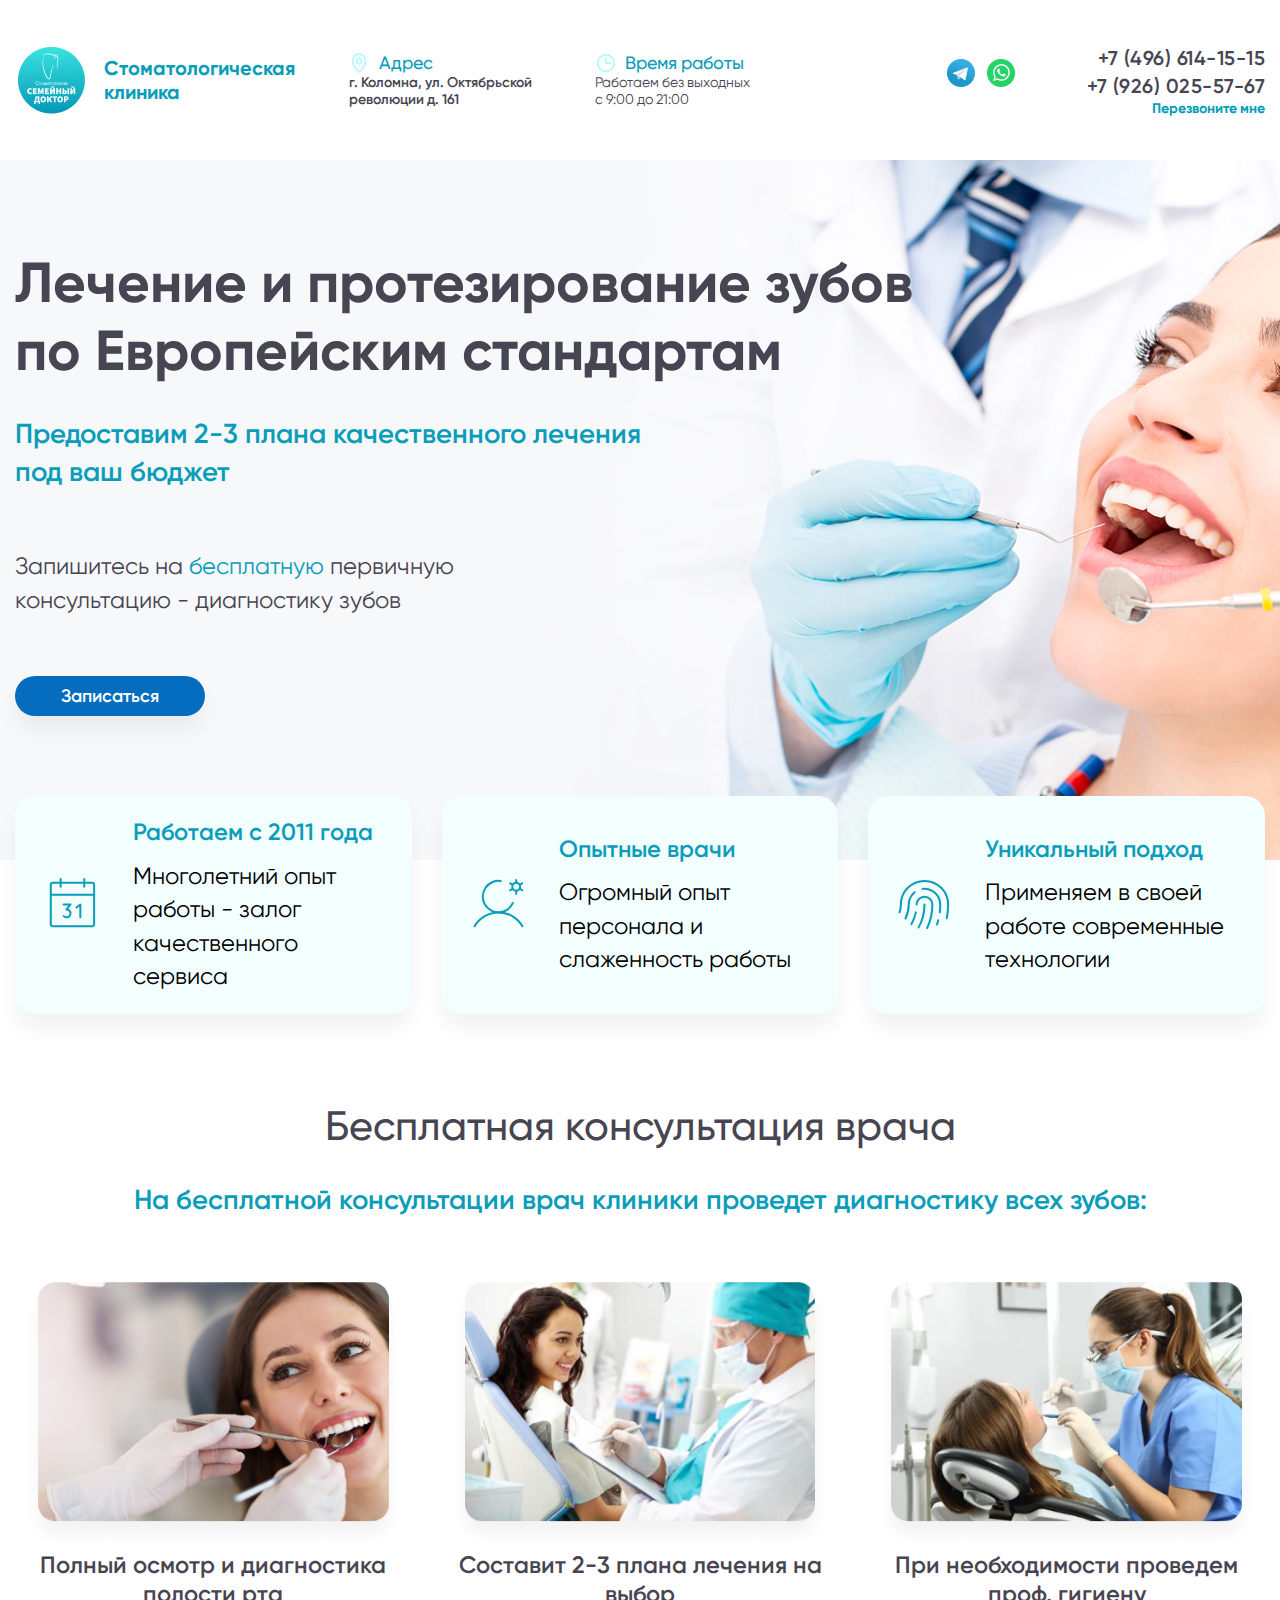
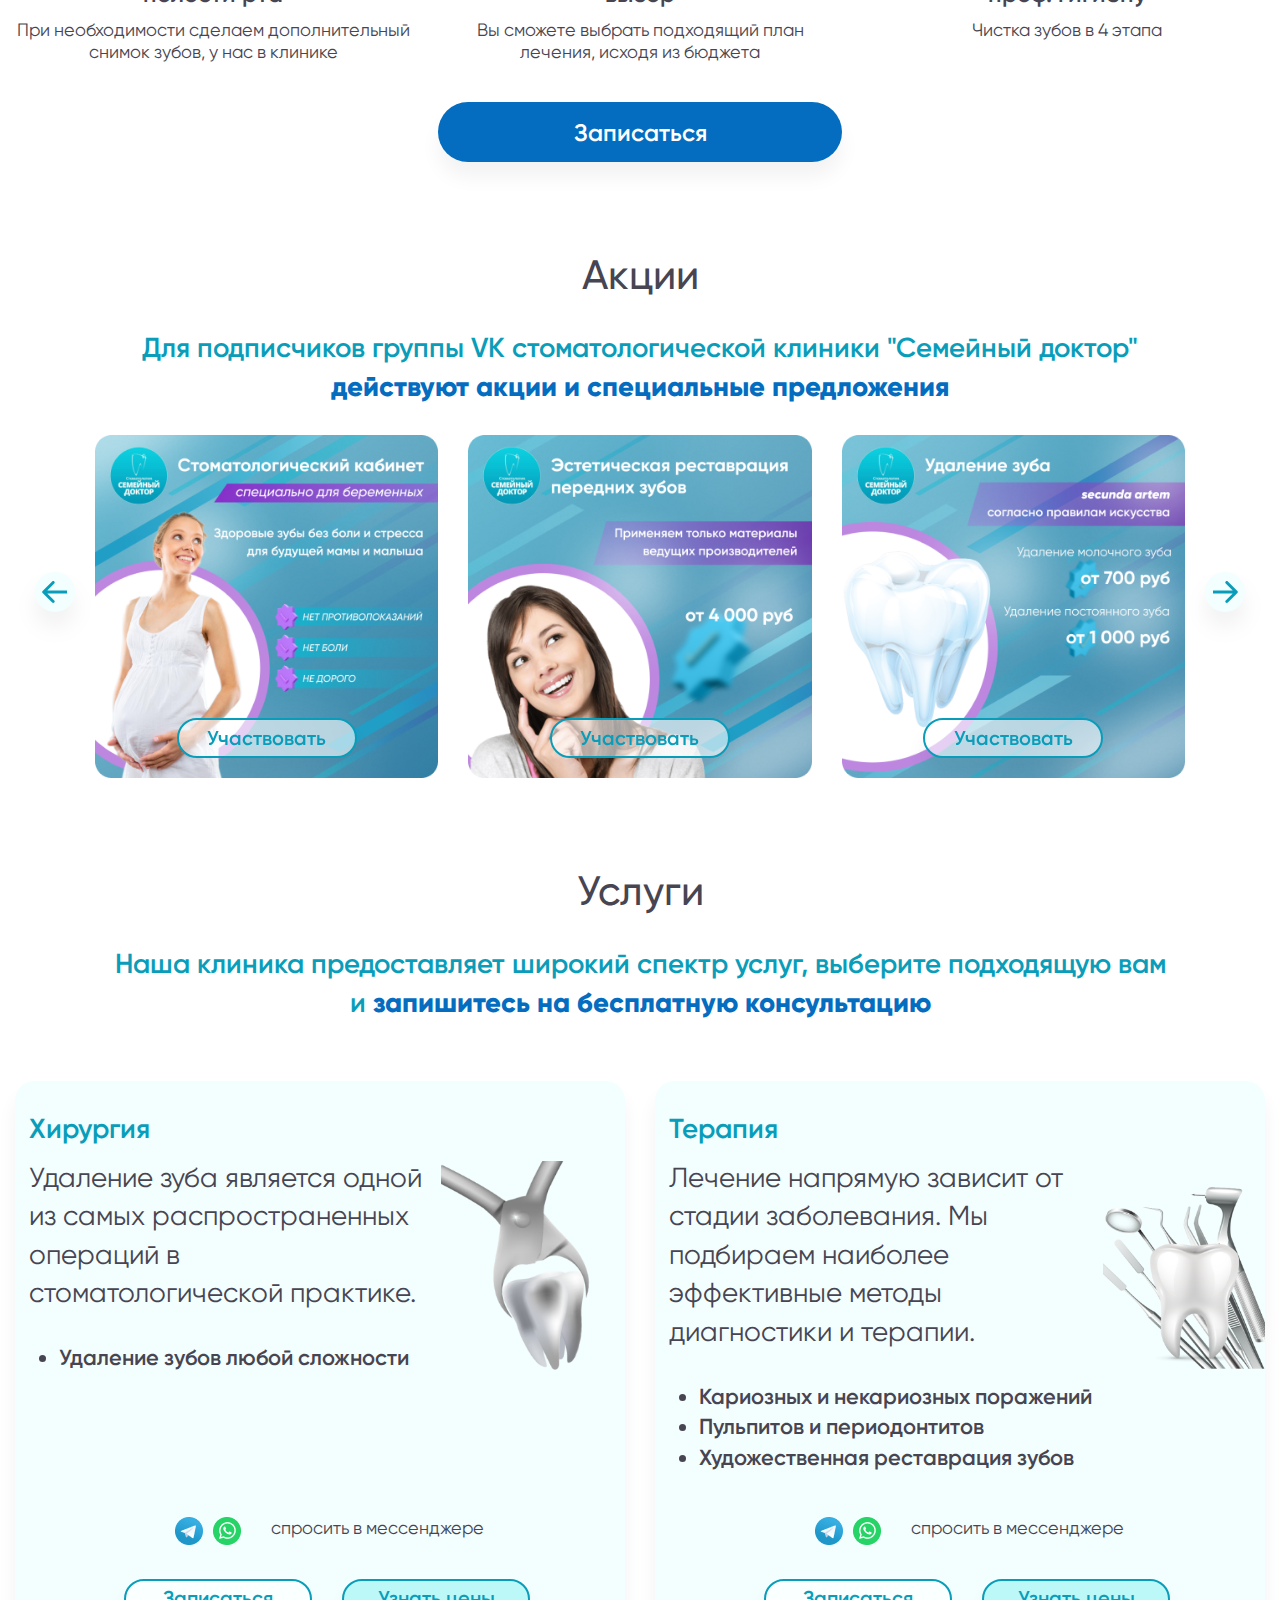
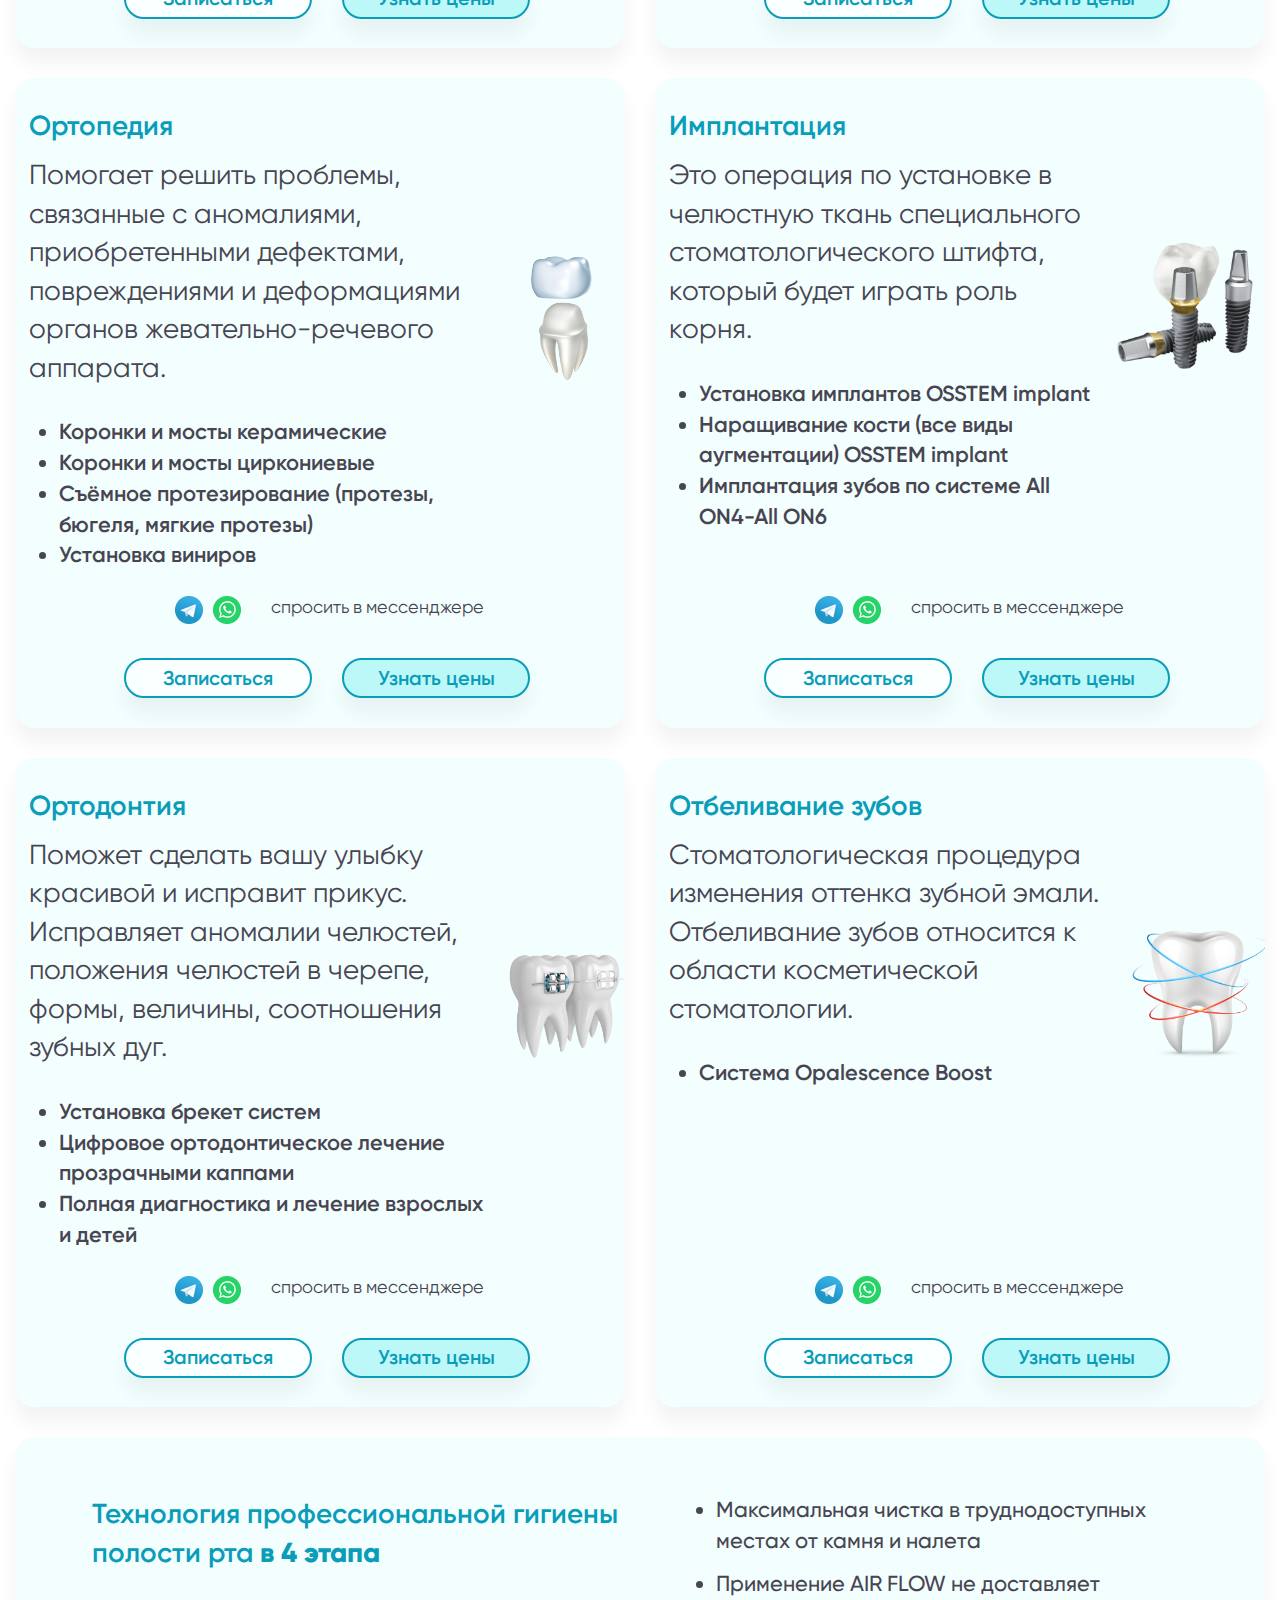
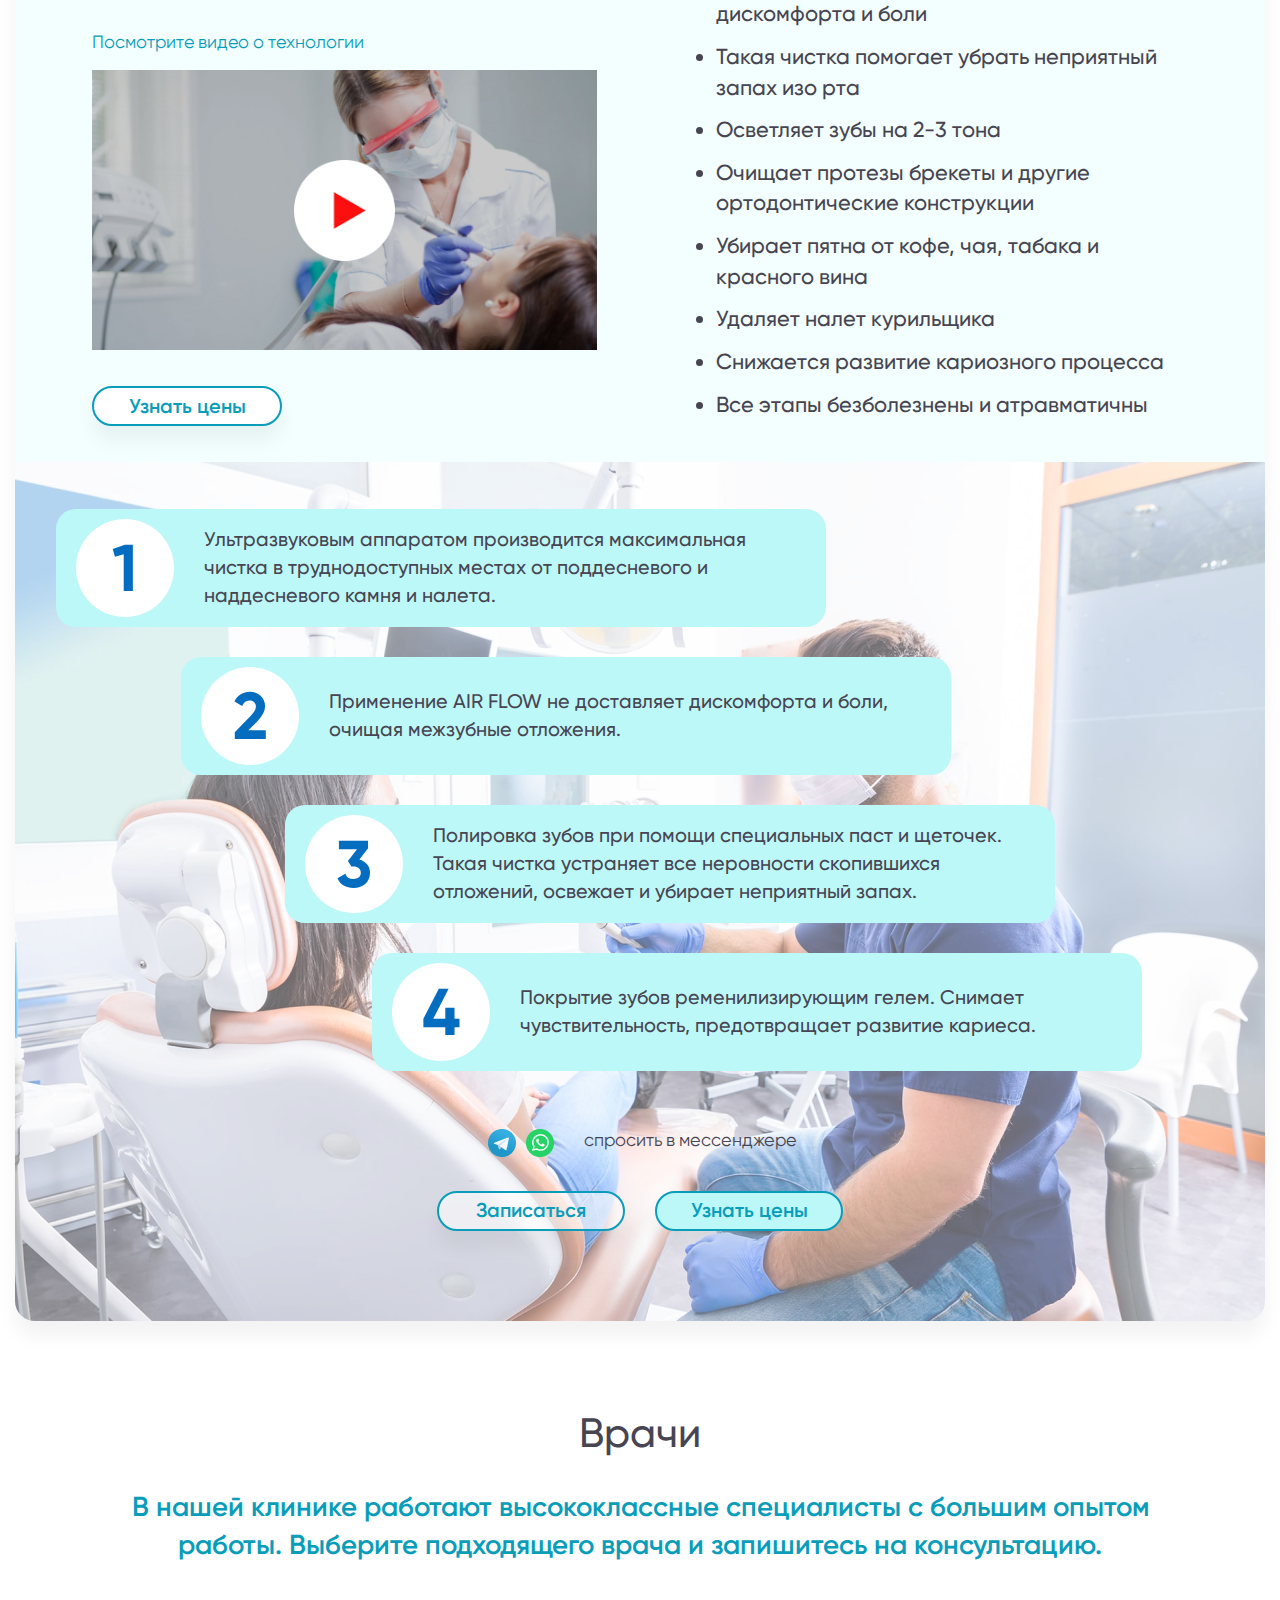
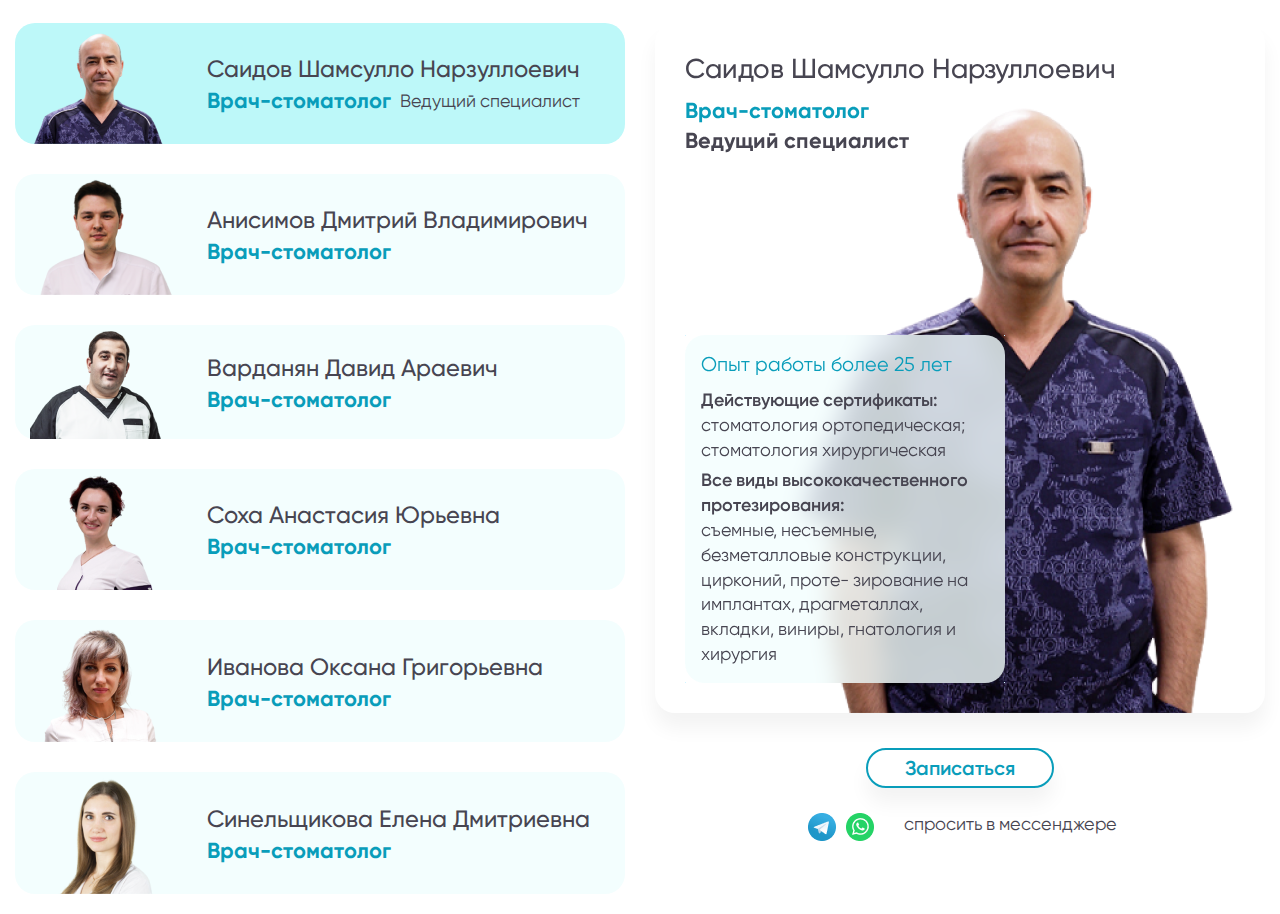
==== commit c1d83c28: "commit" ====
--- a/index.html
+++ b/index.html
@@ -1 +1 @@
-<!doctype html><html lang="ru"><head><meta charset="UTF-8"><meta http-equiv="X-UA-Compatible" content="IE=edge"><meta name="viewport" content="width=device-width,initial-scale=1,user-scalable=no"><link rel="stylesheet" href="css/main.css"><link rel="stylesheet" href="css/swiper.css"><title>Dental Clinic</title></head><body><div class="wrapper"><header class="header"><div class="header__container container"><div class="header__logo"><img src="images/header/header-logo.png" alt="logo"><p>Стоматологическая клиника</p></div><div class="header__address"><div class="header__address-title">Адрес</div><div class="header__address-location">г. Коломна, ул. Октябрьской революции д. 161</div></div><div class="header__worktime"><div class="header__worktime-title">Время работы</div><div class="header__worktime-time">Работаем без выходных с 9:00 до 21:00</div></div><div class="header__feedback"><div class="header__messengers"><a href="#"><img src="images/header/header-telegram.png" alt="telegram"> </a><a href="#"><img src="images/header/header-whatsapp.png" alt="whatsapp"></a></div><div class="header__phones"><p>+7 (496) 614-15-15</p><p>+7 (926) 025-57-67</p><a class="header__phones-callme" href="#">Перезвоните мне</a></div></div><div class="menu__body-block"><div class="menu__body"></div></div><div class="menu__icon-block"><div class="menu__icon"><span></span></div></div></div></header><main class="main"><section class="preview"><img class="preview__bg-1" src="images/main/preview/preview-bg.jpg" alt=""> <img class="preview__bg-2" src="images/main/preview/preview-bg-2.jpg" alt=""><div class="preview__container container"><div class="preview__info"><div class="preview__title">Лечение и протезирование зубов по Европейским стандартам</div><div class="preview__subtitle">Предоставим 2-3 плана качественного лечения под ваш бюджет</div><div class="preview__propose">Запишитесь на <span>бесплатную</span> первичную консультацию - диагностику зубов</div><div class="preview__btn-block"><a href="#" class="preview__btn">Записаться</a></div></div><div class="preview__items"><div class="preview__item"><div class="preview__item-img"><img src="images/main/preview/preview-calendar.svg" alt="calendar"></div><div class="preview__item-info"><div class="preview__item-title">Работаем с 2011 года</div><div class="preview__item-description">Многолетний опыт работы - залог качественного сервиса</div></div></div><div class="preview__item"><div class="preview__item-img"><img src="images/main/preview/preview-user.svg" alt="user"></div><div class="preview__item-info"><div class="preview__item-title">Опытные врачи</div><div class="preview__item-description">Огромный опыт персонала и слаженность работы</div></div></div><div class="preview__item"><div class="preview__item-img"><img src="images/main/preview/preview-finger.svg" alt="finger"></div><div class="preview__item-info"><div class="preview__item-title">Уникальный подход</div><div class="preview__item-description">Применяем в своей работе современные технологии</div></div></div></div></div></section><section class="freeconsultation"><div class="freeconsultation__container container"><div class="freeconsultation__title section-title">Бесплатная консультация врача</div><div class="freeconsultation__subtitle section-subtitle">На бесплатной консультации врач клиники проведет диагностику всех зубов:</div><div class="freeconsultation__items"><div class="freeconsultation__item"><div class="freeconsultation__item-img"><img src="images/main/freeconsultation/freeconsultation-img-1.png" alt="image"></div><div class="freeconsultation__item-title">Полный осмотр и диагностика полости рта</div><div class="freeconsultation__item-description">При необходимости сделаем дополнительный снимок зубов, у нас в клинике</div></div><div class="freeconsultation__item"><div class="freeconsultation__item-img"><img src="images/main/freeconsultation/freeconsultation-img-2.png" alt="image"></div><div class="freeconsultation__item-title">Составит 2-3 плана лечения на выбор</div><div class="freeconsultation__item-description">Вы сможете выбрать подходящий план лечения, исходя из бюджета</div></div><div class="freeconsultation__item"><div class="freeconsultation__item-img"><img src="images/main/freeconsultation/freeconsultation-img-3.png" alt="image"></div><div class="freeconsultation__item-title">При необходимости проведем проф. гигиену</div><div class="freeconsultation__item-description">Чистка зубов в 4 этапа</div></div></div><div class="freeconsultation__btn-block"><a class="freeconsultation__btn" href="#">Записаться</a></div></div></section><section class="stock"><div class="stock__container container"><div class="stock__title-block"><div class="stock__title section-title">Акции</div><div class="stock__subtitle section-subtitle">Для подписчиков группы VK стоматологической клиники "Семейный доктор" <span>действуют акции и специальные предложения</span></div></div><div class="stock__proposes"><div class="stock__proposes-button stock__proposes-button_prev"><img src="images/main/stock/arrow-left.svg" alt=""></div><div class="stock__items-block swiper-container"><div class="stock__items swiper-wrapper"><div class="stock__item swiper-slide"><img src="images/main/stock/stock-img-1.png" alt="picture"> <a class="stock__item-btn" href="#">Участвовать</a></div><div class="stock__item swiper-slide"><img src="images/main/stock/stock-img-2.png" alt="picture"> <a class="stock__item-btn" href="#">Участвовать</a></div><div class="stock__item swiper-slide"><img src="images/main/stock/stock-img-3.png" alt="picture"> <a class="stock__item-btn" href="#">Участвовать</a></div><div class="stock__item swiper-slide"><img src="images/main/stock/stock-img-1.png" alt="picture"> <a class="stock__item-btn" href="#">Участвовать</a></div><div class="stock__item swiper-slide"><img src="images/main/stock/stock-img-2.png" alt="picture"> <a class="stock__item-btn" href="#">Участвовать</a></div><div class="stock__item swiper-slide"><img src="images/main/stock/stock-img-3.png" alt="picture"> <a class="stock__item-btn" href="#">Участвовать</a></div><div class="stock__item swiper-slide"><img src="images/main/stock/stock-img-1.png" alt="picture"> <a class="stock__item-btn" href="#">Участвовать</a></div><div class="stock__item swiper-slide"><img src="images/main/stock/stock-img-2.png" alt="picture"> <a class="stock__item-btn" href="#">Участвовать</a></div><div class="stock__item swiper-slide"><img src="images/main/stock/stock-img-3.png" alt="picture"> <a class="stock__item-btn" href="#">Участвовать</a></div></div></div><div class="stock__proposes-button stock__proposes-button_next"><img src="images/main/stock/arrow-right.svg" alt=""></div></div></div></section><section class="services"><div class="services__container container"><div class="services__title section-title">Услуги</div><div class="services__subtitle section-subtitle">Наша клиника предоставляет широкий спектр услуг, выберите подходящую вам и <span>запишитесь на бесплатную консультацию</span></div><div class="services__items"><div class="services__short-items"><div class="services__short-item"><div class="services__short-item-info"><div class="services__short-item-text"><div class="services__short-item-title">Хирургия</div><div class="services__short-item-description">Удаление зуба является одной из самых распространенных операций в стоматологической практике.</div><ul class="services__short-item-list"><li>Удаление зубов любой сложности</li></ul></div><div class="services__short-item-img"><img src="images/main/services/services-img-1.png" alt=""></div></div><div class="services__short-item-feedback"><a href="#"><img src="images/main/services/Telegram.png" alt="telegram"></a><a href="#"><img src="images/main/services/WhatsApp.png" alt="whatsapp"></a><span>спросить в мессенджере</span></div><div class="services__short-item-buttons"><a class="services__short-item-button services__short-item-button_connect" href="#">Записаться</a> <a class="services__short-item-button services__short-item-button_prices" href="#">Узнать цены</a></div></div><div class="services__short-item"><div class="services__short-item-info"><div class="services__short-item-text"><div class="services__short-item-title">Терапия</div><div class="services__short-item-description">Лечение напрямую зависит от стадии заболевания. Мы подбираем наиболее эффективные методы диагностики и терапии.</div><ul class="services__short-item-list"><li>Кариозных и некариозных поражений</li><li>Пульпитов и периодонтитов</li><li>Художественная реставрация зубов</li></ul></div><div class="services__short-item-img"><img src="images/main/services/services-img-2.png" alt=""></div></div><div class="services__short-item-feedback"><a href="#"><img src="images/main/services/Telegram.png" alt="telegram"></a><a href="#"><img src="images/main/services/WhatsApp.png" alt="whatsapp"></a><span>спросить в мессенджере</span></div><div class="services__short-item-buttons"><a class="services__short-item-button services__short-item-button_connect" href="#">Записаться</a> <a class="services__short-item-button services__short-item-button_prices" href="#">Узнать цены</a></div></div><div class="services__short-item"><div class="services__short-item-info"><div class="services__short-item-text"><div class="services__short-item-title">Ортопедия</div><div class="services__short-item-description">Помогает решить проблемы, связанные с аномалиями, приобретенными дефектами, повреждениями и деформациями органов жевательно-речевого аппарата.</div><ul class="services__short-item-list"><li>Коронки и мосты керамические</li><li>Коронки и мосты циркониевые</li><li>Съёмное протезирование (протезы, бюгеля, мягкие протезы)</li><li>Установка виниров</li></ul></div><div class="services__short-item-img"><img src="images/main/services/services-img-3.png" alt=""></div></div><div class="services__short-item-feedback"><a href="#"><img src="images/main/services/Telegram.png" alt="telegram"></a><a href="#"><img src="images/main/services/WhatsApp.png" alt="whatsapp"></a><span>спросить в мессенджере</span></div><div class="services__short-item-buttons"><a class="services__short-item-button services__short-item-button_connect" href="#">Записаться</a> <a class="services__short-item-button services__short-item-button_prices" href="#">Узнать цены</a></div></div><div class="services__short-item"><div class="services__short-item-info"><div class="services__short-item-text"><div class="services__short-item-title">Имплантация</div><div class="services__short-item-description">Это операция по установке в челюстную ткань специального стоматологического штифта, который будет играть роль корня.</div><ul class="services__short-item-list"><li>Установка имплантов OSSTEM implant</li><li>Наращивание кости (все виды аугментации) OSSTEM implant</li><li>Имплантация зубов по системе All ON4-All ON6</li></ul></div><div class="services__short-item-img"><img src="images/main/services/services-img-4.png" alt=""></div></div><div class="services__short-item-feedback"><a href="#"><img src="images/main/services/Telegram.png" alt="telegram"></a><a href="#"><img src="images/main/services/WhatsApp.png" alt="whatsapp"></a><span>спросить в мессенджере</span></div><div class="services__short-item-buttons"><a class="services__short-item-button services__short-item-button_connect" href="#">Записаться</a> <a class="services__short-item-button services__short-item-button_prices" href="#">Узнать цены</a></div></div><div class="services__short-item"><div class="services__short-item-info"><div class="services__short-item-text"><div class="services__short-item-title">Ортодонтия</div><div class="services__short-item-description">Поможет сделать вашу улыбку красивой и исправит прикус. Исправляет аномалии челюстей, положения челюстей в черепе, формы, величины, соотношения зубных дуг.</div><ul class="services__short-item-list"><li>Установка брекет систем</li><li>Цифровое ортодонтическое лечение прозрачными каппами</li><li>Полная диагностика и лечение взрослых и детей</li></ul></div><div class="services__short-item-img"><img src="images/main/services/services-img-5.png" alt=""></div></div><div class="services__short-item-feedback"><a href="#"><img src="images/main/services/Telegram.png" alt="telegram"></a><a href="#"><img src="images/main/services/WhatsApp.png" alt="whatsapp"></a><span>спросить в мессенджере</span></div><div class="services__short-item-buttons"><a class="services__short-item-button services__short-item-button_connect" href="#">Записаться</a> <a class="services__short-item-button services__short-item-button_prices" href="#">Узнать цены</a></div></div><div class="services__short-item"><div class="services__short-item-info"><div class="services__short-item-text"><div class="services__short-item-title">Отбеливание зубов</div><div class="services__short-item-description">Стоматологическая процедура изменения оттенка зубной эмали. Отбеливание зубов относится к области косметической стоматологии.</div><ul class="services__short-item-list"><li>Система Opalescence Boost</li></ul></div><div class="services__short-item-img"><img src="images/main/services/services-img-6.png" alt=""></div></div><div class="services__short-item-feedback"><a href="#"><img src="images/main/services/Telegram.png" alt="telegram"></a><a href="#"><img src="images/main/services/WhatsApp.png" alt="whatsapp"></a><span>спросить в мессенджере</span></div><div class="services__short-item-buttons"><a class="services__short-item-button services__short-item-button_connect" href="#">Записаться</a> <a class="services__short-item-button services__short-item-button_prices" href="#">Узнать цены</a></div></div></div><div class="services__big-item"><div class="services__big-item-columns"><div class="services__big-item-column"><div class="services__big-item-column-title">Технология профессиональной гигиены полости рта <span>в 4 этапа</span></div><div class="services__big-item-column-video-block"><div class="services__big-item-column-video-title">Посмотрите видео о технологии</div><div class="services__big-item-column-video"><img src="images/main/services/video.jpg" alt="video"></div></div><div class="services__big-item-column-btn-block"><a class="services__big-item-column-btn" href="#">Узнать цены</a></div></div><div class="services__big-item-column"><ul class="services__big-item-column-list"><li>Максимальная чистка в труднодоступных местах от камня и налета</li><li>Применение AIR FLOW не доставляет дискомфорта и боли</li><li>Такая чистка помогает убрать неприятный запах изо рта</li><li>Осветляет зубы на 2-3 тона</li><li>Очищает протезы брекеты и другие ортодонтические конструкции</li><li>Убирает пятна от кофе, чая, табака и красного вина</li><li>Удаляет налет курильщика</li><li>Снижается развитие кариозного процесса</li><li>Все этапы безболезнены и атравматичны</li></ul></div></div><div class="services__big-item-steps"><img class="services__big-item-steps-bg" src="images/main/services/steps-bg.png" alt=""><div class="services__big-item-steps-info"><div class="services__big-item-steps-item"><div class="services__big-item-steps-item-count"><p>1</p></div><div class="services__big-item-steps-item-description">Ультразвуковым аппаратом производится максимальная чистка в труднодоступных местах от поддесневого и наддесневого камня и налета.</div></div><div class="services__big-item-steps-item"><div class="services__big-item-steps-item-count"><p>2</p></div><div class="services__big-item-steps-item-description">Применение AIR FLOW не доставляет дискомфорта и боли, очищая межзубные отложения.</div></div><div class="services__big-item-steps-item"><div class="services__big-item-steps-item-count"><p>3</p></div><div class="services__big-item-steps-item-description">Полировка зубов при помощи специальных паст и щеточек. Такая чистка устраняет все неровности скопившихся отложений, освежает и убирает неприятный запах.</div></div><div class="services__big-item-steps-item"><div class="services__big-item-steps-item-count"><p>4</p></div><div class="services__big-item-steps-item-description">Покрытие зубов ременилизирующим гелем. Снимает чувствительность, предотвращает развитие кариеса.</div></div></div><div class="services__big-item-steps-feedback"><a href="#"><img src="images/main/services/Telegram.png" alt="telegram"></a><a href="#"><img src="images/main/services/WhatsApp.png" alt="whatsapp"></a><span>спросить в мессенджере</span></div><div class="services__big-item-steps-buttons"><a class="services__big-item-steps-button services__big-item-steps-button_connect" href="#">Записаться</a> <a class="services__big-item-steps-button services__big-item-steps-button_prices" href="#">Узнать цены</a></div></div></div></div></div></section></main><footer class="footer"></footer></div><script src="js/swiper.js"></script><script src="js/main.js"></script></body></html>+<!doctype html><html lang="ru"><head><meta charset="UTF-8"><meta http-equiv="X-UA-Compatible" content="IE=edge"><meta name="viewport" content="width=device-width,initial-scale=1,user-scalable=no"><link rel="stylesheet" href="css/main.css"><link rel="stylesheet" href="css/swiper.css"><title>Dental Clinic</title></head><body><div class="wrapper"><header class="header"><div class="header__container container"><div class="header__logo"><img src="images/header/header-logo.png" alt="logo"><p>Стоматологическая клиника</p></div><div class="header__address"><div class="header__address-title">Адрес</div><div class="header__address-location">г. Коломна, ул. Октябрьской революции д. 161</div></div><div class="header__worktime"><div class="header__worktime-title">Время работы</div><div class="header__worktime-time">Работаем без выходных с 9:00 до 21:00</div></div><div class="header__feedback"><div class="header__messengers"><a href="#"><img src="images/header/header-telegram.png" alt="telegram"> </a><a href="#"><img src="images/header/header-whatsapp.png" alt="whatsapp"></a></div><div class="header__phones"><p>+7 (496) 614-15-15</p><p>+7 (926) 025-57-67</p><a class="header__phones-callme" href="#">Перезвоните мне</a></div></div><div class="menu__body-block"><div class="menu__body"></div></div><div class="menu__icon-block"><div class="menu__icon"><span></span></div></div></div></header><main class="main"><section class="preview"><img class="preview__bg-1" src="images/main/preview/preview-bg.jpg" alt=""> <img class="preview__bg-2" src="images/main/preview/preview-bg-2.jpg" alt=""><div class="preview__container container"><div class="preview__info"><div class="preview__title">Лечение и протезирование зубов по Европейским стандартам</div><div class="preview__subtitle">Предоставим 2-3 плана качественного лечения под ваш бюджет</div><div class="preview__propose">Запишитесь на <span>бесплатную</span> первичную консультацию - диагностику зубов</div><div class="preview__btn-block"><a href="#" class="preview__btn">Записаться</a></div></div><div class="preview__items"><div class="preview__item"><div class="preview__item-img"><img src="images/main/preview/preview-calendar.svg" alt="calendar"></div><div class="preview__item-info"><div class="preview__item-title">Работаем с 2011 года</div><div class="preview__item-description">Многолетний опыт работы - залог качественного сервиса</div></div></div><div class="preview__item"><div class="preview__item-img"><img src="images/main/preview/preview-user.svg" alt="user"></div><div class="preview__item-info"><div class="preview__item-title">Опытные врачи</div><div class="preview__item-description">Огромный опыт персонала и слаженность работы</div></div></div><div class="preview__item"><div class="preview__item-img"><img src="images/main/preview/preview-finger.svg" alt="finger"></div><div class="preview__item-info"><div class="preview__item-title">Уникальный подход</div><div class="preview__item-description">Применяем в своей работе современные технологии</div></div></div></div></div></section><section class="freeconsultation"><div class="freeconsultation__container container"><div class="freeconsultation__title section-title">Бесплатная консультация врача</div><div class="freeconsultation__subtitle section-subtitle">На бесплатной консультации врач клиники проведет диагностику всех зубов:</div><div class="freeconsultation__items"><div class="freeconsultation__item"><div class="freeconsultation__item-img"><img src="images/main/freeconsultation/freeconsultation-img-1.png" alt="image"></div><div class="freeconsultation__item-title">Полный осмотр и диагностика полости рта</div><div class="freeconsultation__item-description">При необходимости сделаем дополнительный снимок зубов, у нас в клинике</div></div><div class="freeconsultation__item"><div class="freeconsultation__item-img"><img src="images/main/freeconsultation/freeconsultation-img-2.png" alt="image"></div><div class="freeconsultation__item-title">Составит 2-3 плана лечения на выбор</div><div class="freeconsultation__item-description">Вы сможете выбрать подходящий план лечения, исходя из бюджета</div></div><div class="freeconsultation__item"><div class="freeconsultation__item-img"><img src="images/main/freeconsultation/freeconsultation-img-3.png" alt="image"></div><div class="freeconsultation__item-title">При необходимости проведем проф. гигиену</div><div class="freeconsultation__item-description">Чистка зубов в 4 этапа</div></div></div><div class="freeconsultation__btn-block"><a class="freeconsultation__btn" href="#">Записаться</a></div></div></section><section class="stock"><div class="stock__container container"><div class="stock__title-block"><div class="stock__title section-title">Акции</div><div class="stock__subtitle section-subtitle">Для подписчиков группы VK стоматологической клиники "Семейный доктор" <span>действуют акции и специальные предложения</span></div></div><div class="stock__proposes"><div class="stock__proposes-button stock__proposes-button_prev"><img src="images/main/stock/arrow-left.svg" alt=""></div><div class="stock__items-block swiper-container"><div class="stock__items swiper-wrapper"><div class="stock__item swiper-slide"><img src="images/main/stock/stock-img-1.png" alt="picture"> <a class="stock__item-btn" href="#">Участвовать</a></div><div class="stock__item swiper-slide"><img src="images/main/stock/stock-img-2.png" alt="picture"> <a class="stock__item-btn" href="#">Участвовать</a></div><div class="stock__item swiper-slide"><img src="images/main/stock/stock-img-3.png" alt="picture"> <a class="stock__item-btn" href="#">Участвовать</a></div><div class="stock__item swiper-slide"><img src="images/main/stock/stock-img-1.png" alt="picture"> <a class="stock__item-btn" href="#">Участвовать</a></div><div class="stock__item swiper-slide"><img src="images/main/stock/stock-img-2.png" alt="picture"> <a class="stock__item-btn" href="#">Участвовать</a></div><div class="stock__item swiper-slide"><img src="images/main/stock/stock-img-3.png" alt="picture"> <a class="stock__item-btn" href="#">Участвовать</a></div><div class="stock__item swiper-slide"><img src="images/main/stock/stock-img-1.png" alt="picture"> <a class="stock__item-btn" href="#">Участвовать</a></div><div class="stock__item swiper-slide"><img src="images/main/stock/stock-img-2.png" alt="picture"> <a class="stock__item-btn" href="#">Участвовать</a></div><div class="stock__item swiper-slide"><img src="images/main/stock/stock-img-3.png" alt="picture"> <a class="stock__item-btn" href="#">Участвовать</a></div></div></div><div class="stock__proposes-button stock__proposes-button_next"><img src="images/main/stock/arrow-right.svg" alt=""></div></div></div><div class="stock-popup"><div class="stock-popup__body"><img class="stock-popup__close" src="images/main/stock/close.svg" alt=""><div class="stock-popup__content"><div class="stock-popup__title">Для участия в акции подпишитесь на нашу группу в ВК<span>октакте</span></div><div class="stock-popup__btn-block"><a class="stock-popup__btn" href="#">Стать участником</a></div><div class="stock-popup__feedback"><a href=""><img src="images/main/stock/Telegram.png" alt="telegram"></a><a href=""><img src="images/main/stock/WhatsApp.png" alt="whatsapp"></a><span>спросить в мессенджере</span></div></div></div></div></section><section class="services"><div class="services__container container"><div class="services__title section-title">Услуги</div><div class="services__subtitle section-subtitle">Наша клиника предоставляет широкий спектр услуг, выберите подходящую вам и <span>запишитесь на бесплатную консультацию</span></div><div class="services__items"><div class="services__short-items"><div class="services__short-item"><div class="services__short-item-info"><div class="services__short-item-text"><div class="services__short-item-title">Хирургия</div><div class="services__short-item-description">Удаление зуба является одной из самых распространенных операций в стоматологической практике.</div><ul class="services__short-item-list"><li>Удаление зубов любой сложности</li></ul></div><div class="services__short-item-img"><img src="images/main/services/services-img-1.png" alt=""></div></div><div class="services__short-item-feedback"><a href="#"><img src="images/main/services/Telegram.png" alt="telegram"></a><a href="#"><img src="images/main/services/WhatsApp.png" alt="whatsapp"></a><span>спросить в мессенджере</span></div><div class="services__short-item-buttons"><a class="services__short-item-button services__short-item-button_connect" href="#">Записаться</a> <a class="services__short-item-button services__short-item-button_prices" href="#">Узнать цены</a></div></div><div class="services__short-item"><div class="services__short-item-info"><div class="services__short-item-text"><div class="services__short-item-title">Терапия</div><div class="services__short-item-description">Лечение напрямую зависит от стадии заболевания. Мы подбираем наиболее эффективные методы диагностики и терапии.</div><ul class="services__short-item-list"><li>Кариозных и некариозных поражений</li><li>Пульпитов и периодонтитов</li><li>Художественная реставрация зубов</li></ul></div><div class="services__short-item-img"><img src="images/main/services/services-img-2.png" alt=""></div></div><div class="services__short-item-feedback"><a href="#"><img src="images/main/services/Telegram.png" alt="telegram"></a><a href="#"><img src="images/main/services/WhatsApp.png" alt="whatsapp"></a><span>спросить в мессенджере</span></div><div class="services__short-item-buttons"><a class="services__short-item-button services__short-item-button_connect" href="#">Записаться</a> <a class="services__short-item-button services__short-item-button_prices" href="#">Узнать цены</a></div></div><div class="services__short-item"><div class="services__short-item-info"><div class="services__short-item-text"><div class="services__short-item-title">Ортопедия</div><div class="services__short-item-description">Помогает решить проблемы, связанные с аномалиями, приобретенными дефектами, повреждениями и деформациями органов жевательно-речевого аппарата.</div><ul class="services__short-item-list"><li>Коронки и мосты керамические</li><li>Коронки и мосты циркониевые</li><li>Съёмное протезирование (протезы, бюгеля, мягкие протезы)</li><li>Установка виниров</li></ul></div><div class="services__short-item-img"><img src="images/main/services/services-img-3.png" alt=""></div></div><div class="services__short-item-feedback"><a href="#"><img src="images/main/services/Telegram.png" alt="telegram"></a><a href="#"><img src="images/main/services/WhatsApp.png" alt="whatsapp"></a><span>спросить в мессенджере</span></div><div class="services__short-item-buttons"><a class="services__short-item-button services__short-item-button_connect" href="#">Записаться</a> <a class="services__short-item-button services__short-item-button_prices" href="#">Узнать цены</a></div></div><div class="services__short-item"><div class="services__short-item-info"><div class="services__short-item-text"><div class="services__short-item-title">Имплантация</div><div class="services__short-item-description">Это операция по установке в челюстную ткань специального стоматологического штифта, который будет играть роль корня.</div><ul class="services__short-item-list"><li>Установка имплантов OSSTEM implant</li><li>Наращивание кости (все виды аугментации) OSSTEM implant</li><li>Имплантация зубов по системе All ON4-All ON6</li></ul></div><div class="services__short-item-img"><img src="images/main/services/services-img-4.png" alt=""></div></div><div class="services__short-item-feedback"><a href="#"><img src="images/main/services/Telegram.png" alt="telegram"></a><a href="#"><img src="images/main/services/WhatsApp.png" alt="whatsapp"></a><span>спросить в мессенджере</span></div><div class="services__short-item-buttons"><a class="services__short-item-button services__short-item-button_connect" href="#">Записаться</a> <a class="services__short-item-button services__short-item-button_prices" href="#">Узнать цены</a></div></div><div class="services__short-item"><div class="services__short-item-info"><div class="services__short-item-text"><div class="services__short-item-title">Ортодонтия</div><div class="services__short-item-description">Поможет сделать вашу улыбку красивой и исправит прикус. Исправляет аномалии челюстей, положения челюстей в черепе, формы, величины, соотношения зубных дуг.</div><ul class="services__short-item-list"><li>Установка брекет систем</li><li>Цифровое ортодонтическое лечение прозрачными каппами</li><li>Полная диагностика и лечение взрослых и детей</li></ul></div><div class="services__short-item-img"><img src="images/main/services/services-img-5.png" alt=""></div></div><div class="services__short-item-feedback"><a href="#"><img src="images/main/services/Telegram.png" alt="telegram"></a><a href="#"><img src="images/main/services/WhatsApp.png" alt="whatsapp"></a><span>спросить в мессенджере</span></div><div class="services__short-item-buttons"><a class="services__short-item-button services__short-item-button_connect" href="#">Записаться</a> <a class="services__short-item-button services__short-item-button_prices" href="#">Узнать цены</a></div></div><div class="services__short-item"><div class="services__short-item-info"><div class="services__short-item-text"><div class="services__short-item-title">Отбеливание зубов</div><div class="services__short-item-description">Стоматологическая процедура изменения оттенка зубной эмали. Отбеливание зубов относится к области косметической стоматологии.</div><ul class="services__short-item-list"><li>Система Opalescence Boost</li></ul></div><div class="services__short-item-img"><img src="images/main/services/services-img-6.png" alt=""></div></div><div class="services__short-item-feedback"><a href="#"><img src="images/main/services/Telegram.png" alt="telegram"></a><a href="#"><img src="images/main/services/WhatsApp.png" alt="whatsapp"></a><span>спросить в мессенджере</span></div><div class="services__short-item-buttons"><a class="services__short-item-button services__short-item-button_connect" href="#">Записаться</a> <a class="services__short-item-button services__short-item-button_prices" href="#">Узнать цены</a></div></div></div><div class="services__big-item"><div class="services__big-item-columns"><div class="services__big-item-column"><div class="services__big-item-column-title">Технология профессиональной гигиены полости рта <span>в 4 этапа</span></div><div class="services__big-item-column-video-block"><div class="services__big-item-column-video-title">Посмотрите видео о технологии</div><div class="services__big-item-column-video"><img src="images/main/services/video.jpg" alt="video"></div></div><div class="services__big-item-column-btn-block"><a class="services__big-item-column-btn" href="#">Узнать цены</a></div></div><div class="services__big-item-column"><ul class="services__big-item-column-list"><li>Максимальная чистка в труднодоступных местах от камня и налета</li><li>Применение AIR FLOW не доставляет дискомфорта и боли</li><li>Такая чистка помогает убрать неприятный запах изо рта</li><li>Осветляет зубы на 2-3 тона</li><li>Очищает протезы брекеты и другие ортодонтические конструкции</li><li>Убирает пятна от кофе, чая, табака и красного вина</li><li>Удаляет налет курильщика</li><li>Снижается развитие кариозного процесса</li><li>Все этапы безболезнены и атравматичны</li></ul></div></div><div class="services__big-item-steps"><img class="services__big-item-steps-bg" src="images/main/services/steps-bg.png" alt=""><div class="services__big-item-steps-info"><div class="services__big-item-steps-item"><div class="services__big-item-steps-item-count"><p>1</p></div><div class="services__big-item-steps-item-description">Ультразвуковым аппаратом производится максимальная чистка в труднодоступных местах от поддесневого и наддесневого камня и налета.</div></div><div class="services__big-item-steps-item"><div class="services__big-item-steps-item-count"><p>2</p></div><div class="services__big-item-steps-item-description">Применение AIR FLOW не доставляет дискомфорта и боли, очищая межзубные отложения.</div></div><div class="services__big-item-steps-item"><div class="services__big-item-steps-item-count"><p>3</p></div><div class="services__big-item-steps-item-description">Полировка зубов при помощи специальных паст и щеточек. Такая чистка устраняет все неровности скопившихся отложений, освежает и убирает неприятный запах.</div></div><div class="services__big-item-steps-item"><div class="services__big-item-steps-item-count"><p>4</p></div><div class="services__big-item-steps-item-description">Покрытие зубов ременилизирующим гелем. Снимает чувствительность, предотвращает развитие кариеса.</div></div></div><div class="services__big-item-steps-feedback"><a href="#"><img src="images/main/services/Telegram.png" alt="telegram"></a><a href="#"><img src="images/main/services/WhatsApp.png" alt="whatsapp"></a><span>спросить в мессенджере</span></div><div class="services__big-item-steps-buttons"><a class="services__big-item-steps-button services__big-item-steps-button_connect" href="#">Записаться</a> <a class="services__big-item-steps-button services__big-item-steps-button_prices" href="#">Узнать цены</a></div></div></div></div></div><div class="services-popup"><div class="services-popup__body"><img class="services-popup__close" src="images/main/stock/close.svg" alt=""><div class="services-popup__content"><div class="services-popup__title">Скачайте прайс-лист и ознакомьтесь с ценами</div><div class="services-popup__file"><img src="images/main/services/file.png" alt="File"></div><div class="services-popup__btn-block"><a class="services-popup__btn" href="images/main/preview/preview-user.svg" download>Скачать</a></div><div class="services-popup__feedback"><a href=""><img src="images/main/stock/Telegram.png" alt="telegram"></a><a href=""><img src="images/main/stock/WhatsApp.png" alt="whatsapp"></a><span>спросить в мессенджере</span></div></div></div></div></section><section class="doctors"><div class="container doctors__container"><div class="doctors__title-block"><div class="section-title doctors__title">Врачи</div><div class="section-subtitle doctors__subtitle">В нашей клинике работают высококлассные специалисты с большим опытом работы. Выберите подходящего врача и запишитесь на консультацию.</div></div><div class="doctors__persons"><div class="doctors__persons-items tabs-nav"><div class="doctors__persons-item is-active" data-tab-name="tab-1"><div class="doctors__persons-item-img"><img src="images/main/doctors/doctor-1.png" alt="image"></div><div class="doctors__persons-item-info"><div class="doctors__persons-item-info-name">Саидов Шамсулло Нарзуллоевич</div><div class="doctors__persons-item-info-position">Врач-стоматолог <span>Ведущий специалист</span></div></div></div><div class="doctors__persons-item" data-tab-name="tab-2"><div class="doctors__persons-item-img"><img src="images/main/doctors/doctor-2.png" alt="image"></div><div class="doctors__persons-item-info"><div class="doctors__persons-item-info-name">Анисимов Дмитрий Владимирович</div><div class="doctors__persons-item-info-position">Врач-стоматолог</div></div></div><div class="doctors__persons-item" data-tab-name="tab-3"><div class="doctors__persons-item-img"><img src="images/main/doctors/doctor-3.png" alt="image"></div><div class="doctors__persons-item-info"><div class="doctors__persons-item-info-name">Варданян Давид Араевич</div><div class="doctors__persons-item-info-position">Врач-стоматолог</div></div></div><div class="doctors__persons-item" data-tab-name="tab-4"><div class="doctors__persons-item-img"><img src="images/main/doctors/doctor-4.png" alt="image"></div><div class="doctors__persons-item-info"><div class="doctors__persons-item-info-name">Соха Анастасия Юрьевна</div><div class="doctors__persons-item-info-position">Врач-стоматолог</div></div></div><div class="doctors__persons-item" data-tab-name="tab-5"><div class="doctors__persons-item-img"><img src="images/main/doctors/doctor-5.png" alt="image"></div><div class="doctors__persons-item-info"><div class="doctors__persons-item-info-name">Иванова Оксана Григорьевна</div><div class="doctors__persons-item-info-position">Врач-стоматолог</div></div></div><div class="doctors__persons-item" data-tab-name="tab-6"><div class="doctors__persons-item-img"><img src="images/main/doctors/doctor-6.png" alt="image"></div><div class="doctors__persons-item-info"><div class="doctors__persons-item-info-name">Синельщикова Елена Дмитриевна</div><div class="doctors__persons-item-info-position">Врач-стоматолог</div></div></div></div><div class="doctors__persons-description"><div class="doctors__persons-description-items tabs-content"><div class="doctors__persons-description-item is-active tab-1"><img class="doctors__persons-description-item-bg" src="images/main/doctors/doctor-1b.png" alt="image"><div class="doctors__persons-description-item-info"><div class="doctors__persons-description-item-info-name">Саидов Шамсулло Нарзуллоевич</div><div class="doctors__persons-description-item-info-position"><p>Врач-стоматолог</p><span>Ведущий специалист</span></div></div><div class="doctors__persons-description-item-experience"><div class="doctors__persons-description-item-experience-age">Опыт работы более 25 лет</div><div class="doctors__persons-description-item-experience-details"><span>Действующие сертификаты:</span> стоматология ортопедическая; стоматология хирургическая <span>Все виды высококачественного протезирования:</span> съемные, несъемные, безметалловые конструкции, цирконий, проте- зирование на имплантах, драгметаллах, вкладки, виниры, гнатология и хирургия</div></div></div><div class="doctors__persons-description-item tab-2"><img class="doctors__persons-description-item-bg" src="images/main/doctors/doctor-2b.png" alt="image"><div class="doctors__persons-description-item-info"><div class="doctors__persons-description-item-info-name">Анисимов Дмитрий Владимирович</div><div class="doctors__persons-description-item-info-position">Врач-стоматолог</div></div><div class="doctors__persons-description-item-experience"><div class="doctors__persons-description-item-experience-age">Опыт работы более 5 лет</div><div class="doctors__persons-description-item-experience-details"><span>Действующие сертификаты:</span> стоматология общей практики; стоматология хирургическая <span>Направленность:</span> имплантация, пародонтология, удаление зубов любой сложности</div></div></div><div class="doctors__persons-description-item tab-3"><img class="doctors__persons-description-item-bg" src="images/main/doctors/doctor-3b.png" alt="image"><div class="doctors__persons-description-item-info"><div class="doctors__persons-description-item-info-name">Варданян Давид Араевич</div><div class="doctors__persons-description-item-info-position">Врач-стоматолог</div></div><div class="doctors__persons-description-item-experience"><div class="doctors__persons-description-item-experience-age">Опыт работы более 5 лет</div><div class="doctors__persons-description-item-experience-details"><span>Действующие сертификаты:</span> стоматология общей практики; стоматология хирургическая <span>Направленность:</span> протезирование зубов, хирургическое удаление, терапевтическое лечение и отбеливание</div></div></div><div class="doctors__persons-description-item tab-4"><img class="doctors__persons-description-item-bg" src="images/main/doctors/doctor-4b.png" alt="image"><div class="doctors__persons-description-item-info"><div class="doctors__persons-description-item-info-name">Соха Анастасия Юрьевна</div><div class="doctors__persons-description-item-info-position">Врач-стоматолог</div></div><div class="doctors__persons-description-item-experience"><div class="doctors__persons-description-item-experience-age">Опыт работы более 10 лет</div><div class="doctors__persons-description-item-experience-details"><span>Действующие сертификаты:</span> стоматология общей практики; стоматология терапевтическая; стоматология ортодонтическая <span>Направленность:</span> терапевтическое лечение, эстетическая реставрация зубов и исправление прикуса любой сложности</div></div></div><div class="doctors__persons-description-item tab-5"><img class="doctors__persons-description-item-bg" src="images/main/doctors/doctor-5b.png" alt="image"><div class="doctors__persons-description-item-info"><div class="doctors__persons-description-item-info-name">Иванова Оксана Григорьевна</div><div class="doctors__persons-description-item-info-position">Врач-стоматолог</div></div><div class="doctors__persons-description-item-experience"><div class="doctors__persons-description-item-experience-age">Опыт работы более 20 лет</div><div class="doctors__persons-description-item-experience-details"><span>Действующие сертификаты:</span> стоматология общей практики; стоматология ортопедическая <span>Направленность:</span> терапевтическое лечение, все виды протезирования, хирургическое удаление зубов</div></div></div><div class="doctors__persons-description-item tab-6"><img class="doctors__persons-description-item-bg" src="images/main/doctors/doctor-6b.png" alt="image"><div class="doctors__persons-description-item-info"><div class="doctors__persons-description-item-info-name">Синельщикова Елена Дмитриевна</div><div class="doctors__persons-description-item-info-position">Врач-стоматолог</div></div><div class="doctors__persons-description-item-experience"><div class="doctors__persons-description-item-experience-age">Опыт работы более 5 лет</div><div class="doctors__persons-description-item-experience-details"><span>Действующие сертификаты:</span> стоматология общей практики; стоматология хирургическая <span>Направленность:</span> терапевтическое лечение, эстетическая реставрация, хирургическое удаление зубов , профессиональная гигиена и отбеливание</div></div></div></div><div class="doctors__persons-description-btn-block"><a class="doctors__persons-description-btn" href="#">Записаться</a></div><div class="doctors__persons-description-feedback"><a href="#"><img src="images/Telegram.png" alt="telegram"></a><a href="#"><img src="images/WhatsApp.png" alt="whatsapp"></a><span>спросить в мессенджере</span></div></div></div></div></section></main><footer class="footer"></footer></div><script src="js/swiper.js"></script><script src="js/main.js"></script></body></html>--- a/css/main.css
+++ b/css/main.css
@@ -1 +1 @@
-@charset "UTF-8";*{padding:0;margin:0;border:0}*,:after,:before{-webkit-box-sizing:border-box;box-sizing:border-box}:active,:focus{outline:none}a:active,a:focus{outline:none}aside,footer,header,nav{display:block}body,html{height:100%;width:100%;font-size:100%;line-height:1;font-size:14px;-ms-text-size-adjust:100%;-moz-text-size-adjust:100%;-webkit-text-size-adjust:100%}button,input,textarea{font-family:inherit}input::-ms-clear{display:none}button{cursor:pointer}button::-moz-focus-inner{padding:0;border:0}a,a:visited{text-decoration:none}a:hover{text-decoration:none}ul li{list-style:none}img{vertical-align:top}h1,h2,h3,h4,h5,h6{font-size:inherit;font-weight:inherit}@font-face{font-family:"Gilroy";src:url("../fonts/Gilroy-Regular.eot");src:local("☺"),url("../fonts/Gilroy-Regular.woff") format("woff"),url("../fonts/Gilroy-Regular.ttf") format("truetype"),url("../fonts/Gilroy-Regular.svg") format("svg");font-weight:400;font-style:normal}@font-face{font-family:"Gilroy";src:url("../fonts/Gilroy-Medium.eot");src:local("☺"),url("../fonts/Gilroy-Medium.woff") format("woff"),url("../fonts/Gilroy-Medium.ttf") format("truetype"),url("../fonts/Gilroy-Medium.svg") format("svg");font-weight:500;font-style:normal}@font-face{font-family:"Gilroy";src:url("../fonts/Gilroy-SemiBold.eot");src:local("☺"),url("../fonts/Gilroy-SemiBold.woff") format("woff"),url("../fonts/Gilroy-SemiBold.ttf") format("truetype"),url("../fonts/Gilroy-SemiBold.svg") format("svg");font-weight:600;font-style:normal}@font-face{font-family:"Gilroy";src:url("../fonts/Gilroy-Bold.eot");src:local("☺"),url("../fonts/Gilroy-Bold.woff") format("woff"),url("../fonts/Gilroy-Bold.ttf") format("truetype"),url("../fonts/Gilroy-Bold.svg") format("svg");font-weight:700;font-style:normal}@font-face{font-family:"Gilroy";src:url("../fonts/Gilroy-ExtraBold.eot");src:local("☺"),url("../fonts/Gilroy-ExtraBold.woff") format("woff"),url("../fonts/Gilroy-ExtraBold.ttf") format("truetype"),url("../fonts/Gilroy-ExtraBold.svg") format("svg");font-weight:800;font-style:normal}body,html{height:100%;font-family:"Gilroy",sans-serif}body.burger-active{overflow:hidden}.wrapper{display:-webkit-box;display:-ms-flexbox;display:flex;-webkit-box-orient:vertical;-webkit-box-direction:normal;-ms-flex-direction:column;flex-direction:column}.main{-webkit-box-flex:1;-ms-flex:1 0 auto;flex:1 0 auto}.container{max-width:1320px;padding:0px 15px;display:-webkit-box;display:-ms-flexbox;display:flex;margin:0 auto}.section-title{font-weight:500;font-size:42px;line-height:50px;text-align:center;color:#474551}.section-subtitle{font-style:normal;font-weight:600;font-size:28px;line-height:39px;text-align:center;color:#099DBA}.section-subtitle span{font-weight:800;color:#046DBF}.header{width:100%;min-height:160px;background:#FFFFFF;display:-webkit-box;display:-ms-flexbox;display:flex}.header__container{-webkit-box-flex:1;-ms-flex:1 0;flex:1 0;-webkit-box-align:center;-ms-flex-align:center;align-items:center}.header__logo{display:-webkit-box;display:-ms-flexbox;display:flex;-webkit-box-align:center;-ms-flex-align:center;align-items:center}.header__logo p{font-weight:700;font-size:20px;line-height:24px;color:#099DBA;margin:0px 0px 0px 15px;max-width:193px}.header__address{margin:0px 60px}@media (min-width:1024px) and (max-width:1320px){.header .header__address{margin-right:calc(30px + 30 * (100vw - 1024px) / 296);margin-left:calc(13px + 47 * (100vw - 1024px) / 296)}}.header__address-title{font-weight:500;font-size:18px;line-height:22px;color:#099DBA;padding:0px 0px 0px 30px;position:relative}.header__address-title:before{content:"";position:absolute;top:0;left:0;width:22px;height:22px;background:url("../images/header/header-mappin.png") no-repeat}.header__address-location{font-weight:600;font-size:14px;line-height:17px;color:#474551;min-width:190px}.header__worktime-title{font-weight:500;font-size:18px;line-height:22px;color:#099DBA;padding:0px 0px 0px 30px;position:relative}.header__worktime-title:before{content:"";position:absolute;top:0;left:0;width:22px;height:22px;background:url("../images/header/clock.svg") no-repeat}.header__worktime-time{font-weight:400;font-size:14px;line-height:17px;color:#474551;min-width:160px}.header__feedback{width:100%;display:-webkit-box;display:-ms-flexbox;display:flex;-webkit-box-pack:end;-ms-flex-pack:end;justify-content:end}.header__messengers{padding:15px 0px 0px 0px}.header__messengers a{margin:9px}.header__messengers a:last-child{margin:0px 60px 0px 0px}@media (min-width:1024px) and (max-width:1320px){.header .header__messengers a:last-child{margin-right:calc(0px + 60 * (100vw - 1024px) / 296)}}.header__phones{text-align:end;margin:0px 0px 0px 20px}.header__phones p{font-weight:600;font-size:20px;line-height:28px;letter-spacing:0.025em;color:#474551}.header__phones-callme{font-weight:700;font-size:14px;line-height:17px;color:#099DBA}.menu__body-block{display:none}.menu__icon-block{display:none}@media (max-width:1024px){.header{min-height:130px}.header__container{-webkit-box-pack:justify;-ms-flex-pack:justify;justify-content:space-between}.header__address{margin:0px 0px 0px 30px}.header__worktime{text-align:center}.header__worktime-title{padding:30px 0px 0px 0px}.header__worktime-title:before{left:50%;-webkit-transform:translate(-50%,0px);transform:translate(-50%,0px)}.header__phones{margin:0;text-align:center}.header__messengers{display:-webkit-box;display:-ms-flexbox;display:flex;-webkit-box-orient:vertical;-webkit-box-direction:normal;-ms-flex-direction:column;flex-direction:column;text-align:center;margin:0px 30px 0px 0px}.header__messengers a:first-child{margin:0px 0px 15px 0px}.header__messengers a:last-child{margin-right:0}.menu__icon-block{display:block;background:#FFFFFF;-webkit-box-shadow:0px 15px 20px rgba(0,0,0,0.05);box-shadow:0px 15px 20px rgba(0,0,0,0.05);border-radius:20px;width:60px;height:60px;cursor:pointer;z-index:10;-webkit-box-flex:0;-ms-flex:0 0 60px;flex:0 0 60px}.menu__icon{position:relative;width:100%;height:100%}.menu__icon span,.menu__icon:after,.menu__icon:before{position:absolute;display:inline-block;left:15.5%;background:#099DBA;height:10%;width:65%;border-radius:40px}.menu__icon:after,.menu__icon:before{content:""}.menu__icon span{top:50%;-webkit-transform:translate(0px,-50%);transform:translate(0px,-50%)}.menu__icon:before{top:15px}.menu__icon:after{bottom:15px;max-width:33px}.menu__body-block{display:block;position:fixed;top:0;left:0;width:100%;height:100%;background:rgba(0,0,0,0.304);-webkit-transition:all 0.3s ease 0s;transition:all 0.3s ease 0s;opacity:0;visibility:hidden;z-index:5}.menu__body-block.burger-active{opacity:1;visibility:visible}.menu__body{display:-webkit-box;display:-ms-flexbox;display:flex;-webkit-box-orient:vertical;-webkit-box-direction:normal;-ms-flex-direction:column;flex-direction:column;-ms-flex-pack:distribute;justify-content:space-around;-webkit-box-align:center;-ms-flex-align:center;align-items:center;position:fixed;top:0;left:-100%;width:50%;height:100%;background:#fff;-webkit-transition:all 0.8s ease 0s;transition:all 0.8s ease 0s;overflow:auto;padding:0px 15px}.menu__body-block.burger-active .menu__body{left:0}}@media (max-width:768px){.header__logo{margin:0px 30px 0px 0}.header__logo img{width:63px;height:63px}.header__address{text-align:center;margin:0}.header__address-title{padding:30px 0px 0px 0px}.header__address-title:before{left:50%;-webkit-transform:translate(-50%,0px);transform:translate(-50%,0px)}.header__feedback{display:none}.header__messengers{-webkit-box-orient:horizontal;-webkit-box-direction:normal;-ms-flex-direction:row;flex-direction:row;padding:0;margin:0}.header__messengers a:first-child{margin:0px 15px 0px 0px}}@media (max-width:625px){.header{background:#F3FEFE}}@media (max-width:525px){.menu__body{width:100%}}@media (max-width:390px){.header__logo{-webkit-box-orient:vertical;-webkit-box-direction:normal;-ms-flex-direction:column;flex-direction:column;-webkit-box-align:start;-ms-flex-align:start;align-items:flex-start}.header__logo p{margin:0}}.preview{width:100%;min-height:800px;position:relative}.preview__bg-1{position:absolute;top:0;left:0;width:100%;min-height:700px;-o-object-fit:cover;object-fit:cover;z-index:-1}.preview__bg-2{position:absolute;top:0;left:0;width:100%;min-height:440px;-o-object-fit:cover;object-fit:cover;z-index:-1;display:none}.preview__container{-webkit-box-orient:vertical;-webkit-box-direction:normal;-ms-flex-direction:column;flex-direction:column;padding-bottom:20px}.preview__title{font-weight:700;font-size:58px;line-height:70px;color:#474551;margin:92px 0px 30px 0px;max-width:926px}@media (max-width:1320px){.preview .preview__title{font-size:58px;line-height:70px;margin-top:92px;margin-bottom:30px}}@media (max-width:1320px) and (max-width:1320px){.preview .preview__title{font-size:calc(20px + 38 * ((100vw - 320px) / 1000))}}@media (max-width:1320px) and (max-width:1320px){.preview .preview__title{line-height:calc(24px + 46 * ((100vw - 320px) / 1000))}}@media (max-width:1320px) and (max-width:1320px){.preview .preview__title{margin-top:calc(20px + 72 * ((100vw - 320px) / 1000))}}@media (max-width:1320px) and (max-width:1320px){.preview .preview__title{margin-bottom:calc(20px + 10 * ((100vw - 320px) / 1000))}}.preview__subtitle{font-weight:600;font-size:28px;line-height:39px;color:#099DBA;max-width:630px}@media (max-width:1320px){.preview .preview__subtitle{font-size:28px;line-height:39px}}@media (max-width:1320px) and (max-width:1320px){.preview .preview__subtitle{font-size:calc(16px + 12 * ((100vw - 320px) / 1000))}}@media (max-width:1320px) and (max-width:1320px){.preview .preview__subtitle{line-height:calc(22.4px + 16.6 * ((100vw - 320px) / 1000))}}.preview__propose{font-weight:400;font-size:24px;line-height:34px;color:#474551;margin:60px 0px;max-width:456px}.preview__propose span{color:#099DBA}@media (max-width:1320px){.preview .preview__propose{font-size:24px;line-height:34px;margin-top:60px;margin-bottom:60px}}@media (max-width:1320px) and (max-width:1320px){.preview .preview__propose{font-size:calc(16px + 8 * ((100vw - 320px) / 1000))}}@media (max-width:1320px) and (max-width:1320px){.preview .preview__propose{line-height:calc(22.4px + 11.6 * ((100vw - 320px) / 1000))}}@media (max-width:1320px) and (max-width:1320px){.preview .preview__propose{margin-top:calc(20px + 40 * ((100vw - 320px) / 1000))}}@media (max-width:1320px) and (max-width:1320px){.preview .preview__propose{margin-bottom:calc(30px + 30 * ((100vw - 320px) / 1000))}}.preview__btn-block{margin:0px 0px 82px 0px}@media (max-width:1320px){.preview .preview__btn-block{margin-bottom:82px}}@media (max-width:1320px) and (max-width:1320px){.preview .preview__btn-block{margin-bottom:calc(30px + 52 * ((100vw - 320px) / 1000))}}.preview__btn{display:-webkit-box;display:-ms-flexbox;display:flex;-webkit-box-pack:center;-ms-flex-pack:center;justify-content:center;-webkit-box-align:center;-ms-flex-align:center;align-items:center;width:190px;height:40px;background:#046DBF;-webkit-box-shadow:0px 15px 20px rgba(0,0,0,0.05);box-shadow:0px 15px 20px rgba(0,0,0,0.05);border-radius:30px;font-weight:600;font-size:18px;line-height:22px;color:#FFFFFF}.preview__items{display:-webkit-box;display:-ms-flexbox;display:flex}.preview__item{-webkit-box-flex:0;-ms-flex:0 1 33.333%;flex:0 1 33.333%;min-height:105px;display:-webkit-box;display:-ms-flexbox;display:flex;-webkit-box-align:center;-ms-flex-align:center;align-items:center;background:#F3FEFE;-webkit-box-shadow:0px 15px 20px rgba(0,0,0,0.05);box-shadow:0px 15px 20px rgba(0,0,0,0.05);border-radius:20px;padding:20px 25px;margin:0px 30px 0px 0px}.preview__item:last-child{margin:0}.preview__item-img{margin:0px 29px 0px 0px}.preview__item-title{font-weight:600;font-size:24px;line-height:34px;color:#099DBA;margin:0px 0px 10px 0px}@media (max-width:1320px){.preview .preview__item-title{font-size:24px;line-height:34px}}@media (max-width:1320px) and (max-width:1320px){.preview .preview__item-title{font-size:calc(16px + 8 * ((100vw - 320px) / 1000))}}@media (max-width:1320px) and (max-width:1320px){.preview .preview__item-title{line-height:calc(25px + 9 * ((100vw - 320px) / 1000))}}.preview__item-description{font-weight:400;font-size:18px;line-height:25px;color:#000000}@media (max-width:1320px){.preview .preview__item-description{font-size:24px;line-height:34px}}@media (max-width:1320px) and (max-width:1320px){.preview .preview__item-description{font-size:calc(16px + 8 * ((100vw - 320px) / 1000))}}@media (max-width:1320px) and (max-width:1320px){.preview .preview__item-description{line-height:calc(22.4px + 11.6 * ((100vw - 320px) / 1000))}}@media (max-width:1024px){.preview__item{-webkit-box-orient:vertical;-webkit-box-direction:normal;-ms-flex-direction:column;flex-direction:column;-webkit-box-align:center;-ms-flex-align:center;align-items:center;text-align:center}.preview__item-img{margin:0}.preview__item-title{margin:25px 0px 20px 0px}}@media (max-width:625px){.preview__bg-1{display:none}.preview__bg-2{display:block}.preview__items{-webkit-box-orient:vertical;-webkit-box-direction:normal;-ms-flex-direction:column;flex-direction:column;-webkit-box-align:center;-ms-flex-align:center;align-items:center}.preview__item{width:100%;margin:0px 0px 30px 0px}.preview__btn-block{display:-webkit-box;display:-ms-flexbox;display:flex;-webkit-box-pack:center;-ms-flex-pack:center;justify-content:center}}.freeconsultation{width:100%;height:-webkit-max-content;height:-moz-max-content;height:max-content;background:#fff}.freeconsultation__container{-webkit-box-orient:vertical;-webkit-box-direction:normal;-ms-flex-direction:column;flex-direction:column;padding-bottom:20px}.freeconsultation__title{margin:100px 0px 30px 0px}@media (max-width:1320px){.freeconsultation .freeconsultation__title{font-size:42px;line-height:50px;margin-top:100px;margin-bottom:30px}}@media (max-width:1320px) and (max-width:1320px){.freeconsultation .freeconsultation__title{font-size:calc(20px + 22 * ((100vw - 320px) / 1000))}}@media (max-width:1320px) and (max-width:1320px){.freeconsultation .freeconsultation__title{line-height:calc(24px + 26 * ((100vw - 320px) / 1000))}}@media (max-width:1320px) and (max-width:1320px){.freeconsultation .freeconsultation__title{margin-top:calc(30px + 70 * ((100vw - 320px) / 1000))}}@media (max-width:1320px) and (max-width:1320px){.freeconsultation .freeconsultation__title{margin-bottom:calc(20px + 10 * ((100vw - 320px) / 1000))}}.freeconsultation__subtitle{margin:0px 0px 60px 0px}@media (max-width:1320px){.freeconsultation .freeconsultation__subtitle{font-size:28px;line-height:39px;margin-bottom:60px}}@media (max-width:1320px) and (max-width:1320px){.freeconsultation .freeconsultation__subtitle{font-size:calc(16px + 12 * ((100vw - 320px) / 1000))}}@media (max-width:1320px) and (max-width:1320px){.freeconsultation .freeconsultation__subtitle{line-height:calc(22.4px + 16.6 * ((100vw - 320px) / 1000))}}@media (max-width:1320px) and (max-width:1320px){.freeconsultation .freeconsultation__subtitle{margin-bottom:calc(30px + 30 * ((100vw - 320px) / 1000))}}.freeconsultation__items{display:-webkit-box;display:-ms-flexbox;display:flex}.freeconsultation__item{-webkit-box-flex:0;-ms-flex:0 1 33.333%;flex:0 1 33.333%;margin:0px 30px 0px 0px}.freeconsultation__item:last-child{margin:0}.freeconsultation__item-img{position:relative;max-width:410px;width:100%;padding:0px 0px 69% 0px}.freeconsultation__item-img img{position:absolute;top:0;left:0;width:100%;height:100%;-o-object-fit:contain;object-fit:contain}.freeconsultation__item-title{font-weight:600;font-size:24px;line-height:29px;text-align:center;color:#474551;margin:0px 0px 10px 0px}@media (max-width:1320px){.freeconsultation .freeconsultation__item-title{font-size:24px;line-height:29px}}@media (max-width:1320px) and (max-width:1320px){.freeconsultation .freeconsultation__item-title{font-size:calc(18px + 6 * ((100vw - 320px) / 1000))}}@media (max-width:1320px) and (max-width:1320px){.freeconsultation .freeconsultation__item-title{line-height:calc(22px + 7 * ((100vw - 320px) / 1000))}}.freeconsultation__item-description{font-weight:400;font-size:18px;line-height:22px;text-align:center;color:#474551}.freeconsultation__btn-block{display:-webkit-box;display:-ms-flexbox;display:flex;-webkit-box-pack:center;-ms-flex-pack:center;justify-content:center;margin:40px 0px 0px 0px}@media (max-width:1320px){.freeconsultation .freeconsultation__btn-block{margin-top:40px}}@media (max-width:1320px) and (max-width:1320px){.freeconsultation .freeconsultation__btn-block{margin-top:calc(30px + 10 * ((100vw - 320px) / 1000))}}.freeconsultation__btn{-webkit-box-flex:0;-ms-flex:0 1 404px;flex:0 1 404px;height:60px;background:#046DBF;-webkit-box-shadow:0px 15px 20px rgba(0,0,0,0.05);box-shadow:0px 15px 20px rgba(0,0,0,0.05);border-radius:30px;font-weight:600;font-size:24px;line-height:29px;color:#FFFFFF;display:-webkit-box;display:-ms-flexbox;display:flex;-webkit-box-pack:center;-ms-flex-pack:center;justify-content:center;-webkit-box-align:center;-ms-flex-align:center;align-items:center}@media (max-width:625px){.freeconsultation__items{-webkit-box-orient:vertical;-webkit-box-direction:normal;-ms-flex-direction:column;flex-direction:column;-webkit-box-align:center;-ms-flex-align:center;align-items:center}.freeconsultation__item{width:100%;margin:0px 0px 30px 0px}.freeconsultation__item-img{max-width:100%;padding:0px 0px 54% 0px}}.stock{width:100%;height:-webkit-max-content;height:-moz-max-content;height:max-content;padding:0px 80px}.stock__container{-webkit-box-orient:vertical;-webkit-box-direction:normal;-ms-flex-direction:column;flex-direction:column;padding-bottom:20px}.stock__title-block{display:-webkit-box;display:-ms-flexbox;display:flex;-webkit-box-orient:vertical;-webkit-box-direction:normal;-ms-flex-direction:column;flex-direction:column;-webkit-box-align:center;-ms-flex-align:center;align-items:center}.stock__title{margin:100px 0px 30px 0px}@media (max-width:1320px){.stock .stock__title{font-size:42px;line-height:50px;margin-top:100px;margin-bottom:30px}}@media (max-width:1320px) and (max-width:1320px){.stock .stock__title{font-size:calc(20px + 22 * ((100vw - 320px) / 1000))}}@media (max-width:1320px) and (max-width:1320px){.stock .stock__title{line-height:calc(24px + 26 * ((100vw - 320px) / 1000))}}@media (max-width:1320px) and (max-width:1320px){.stock .stock__title{margin-top:calc(30px + 70 * ((100vw - 320px) / 1000))}}@media (max-width:1320px) and (max-width:1320px){.stock .stock__title{margin-bottom:calc(20px + 10 * ((100vw - 320px) / 1000))}}.stock__subtitle{margin:0px 0px 29px 0px;max-width:1066px}@media (max-width:1320px){.stock .stock__subtitle{font-size:28px;line-height:39px}}@media (max-width:1320px) and (max-width:1320px){.stock .stock__subtitle{font-size:calc(16px + 12 * ((100vw - 320px) / 1000))}}@media (max-width:1320px) and (max-width:1320px){.stock .stock__subtitle{line-height:calc(22.4px + 16.6 * ((100vw - 320px) / 1000))}}.stock__proposes{position:relative}.stock__proposes-button{position:absolute;cursor:pointer;z-index:2}.stock__proposes-button_next{top:50%;-webkit-transform:translate(0px,-50%);transform:translate(0px,-50%);right:-80px}.stock__proposes-button_prev{top:50%;-webkit-transform:translate(0px,-50%);transform:translate(0px,-50%);left:-80px}.stock__items-block{overflow:hidden}.stock__item{text-align:center;position:relative}.stock__item img{max-width:100%}.stock__item-btn{position:absolute;bottom:20px;left:50%;-webkit-transform:translate(-50%,0px);transform:translate(-50%,0px);z-index:2;width:180px;height:40px;background:rgba(255,255,255,0.6);border:2px solid #099DBA;-webkit-box-shadow:0px 15px 20px rgba(0,0,0,0.05);box-shadow:0px 15px 20px rgba(0,0,0,0.05);border-radius:30px;font-weight:600;font-size:20px;line-height:25px;color:#099DBA;display:-webkit-box;display:-ms-flexbox;display:flex;-webkit-box-pack:center;-ms-flex-pack:center;justify-content:center;-webkit-box-align:center;-ms-flex-align:center;align-items:center}@media (max-width:1024px){.stock{padding:0px 30px}.stock__proposes-button_prev{left:-35px}.stock__proposes-button_next{right:-35px}}@media (max-width:768px){.stock{padding:0px 15px}.stock__proposes-button_prev{left:-30px}.stock__proposes-button_next{right:-30px}}.services{width:100%;height:-webkit-max-content;height:-moz-max-content;height:max-content}.services__container{-webkit-box-orient:vertical;-webkit-box-direction:normal;-ms-flex-direction:column;flex-direction:column;-webkit-box-align:center;-ms-flex-align:center;align-items:center;padding-bottom:20px}.services__title{margin:100px 0px 30px 0px}@media (max-width:1320px){.services .services__title{font-size:42px;line-height:50px;margin-top:100px;margin-bottom:30px}}@media (max-width:1320px) and (max-width:1320px){.services .services__title{font-size:calc(20px + 22 * ((100vw - 320px) / 1000))}}@media (max-width:1320px) and (max-width:1320px){.services .services__title{line-height:calc(24px + 26 * ((100vw - 320px) / 1000))}}@media (max-width:1320px) and (max-width:1320px){.services .services__title{margin-top:calc(30px + 70 * ((100vw - 320px) / 1000))}}@media (max-width:1320px) and (max-width:1320px){.services .services__title{margin-bottom:calc(20px + 10 * ((100vw - 320px) / 1000))}}.services__subtitle{margin:0px 0px 60px 0px;max-width:1066px}@media (max-width:1320px){.services .services__subtitle{font-size:28px;line-height:39px;margin-bottom:60px}}@media (max-width:1320px) and (max-width:1320px){.services .services__subtitle{font-size:calc(16px + 12 * ((100vw - 320px) / 1000))}}@media (max-width:1320px) and (max-width:1320px){.services .services__subtitle{line-height:calc(22.4px + 16.6 * ((100vw - 320px) / 1000))}}@media (max-width:1320px) and (max-width:1320px){.services .services__subtitle{margin-bottom:calc(30px + 30 * ((100vw - 320px) / 1000))}}.services__short-items{display:-ms-grid;display:grid;-ms-grid-columns:1fr 30px 1fr;grid-template-columns:repeat(2,1fr);gap:30px}.services__short-item{background:#F3FEFE;-webkit-box-shadow:0px 15px 20px rgba(0,0,0,0.05);box-shadow:0px 15px 20px rgba(0,0,0,0.05);border-radius:20px;padding:30px 0px 30px 14px;display:-webkit-box;display:-ms-flexbox;display:flex;-webkit-box-orient:vertical;-webkit-box-direction:normal;-ms-flex-direction:column;flex-direction:column;min-height:560px}@media (max-width:1320px){.services .services__short-item{padding-top:30px;padding-bottom:30px}}@media (max-width:1320px) and (max-width:1320px){.services .services__short-item{padding-top:calc(15px + 15 * ((100vw - 320px) / 1000))}}@media (max-width:1320px) and (max-width:1320px){.services .services__short-item{padding-bottom:calc(15px + 15 * ((100vw - 320px) / 1000))}}.services__short-item-info{display:-webkit-box;display:-ms-flexbox;display:flex;-webkit-box-flex:1;-ms-flex:1 0;flex:1 0}.services__short-item-img{position:relative;max-width:253px;width:100%;padding:0px 0px 64% 0px}.services__short-item-img img{position:absolute;top:0;left:0;width:100%;height:100%;-o-object-fit:contain;object-fit:contain}.services__short-item-title{font-weight:600;font-size:28px;line-height:39px;color:#099DBA}@media (max-width:1320px){.services .services__short-item-title{font-size:28px;line-height:39px}}@media (max-width:1320px) and (max-width:1320px){.services .services__short-item-title{font-size:calc(20px + 8 * ((100vw - 320px) / 1000))}}@media (max-width:1320px) and (max-width:1320px){.services .services__short-item-title{line-height:calc(28px + 11 * ((100vw - 320px) / 1000))}}.services__short-item-description{font-weight:400;font-size:18px;line-height:25px;color:#474551;margin:10px 0px 30px 0px}@media (max-width:1320px){.services .services__short-item-description{font-size:28px;line-height:39px}}@media (max-width:1320px) and (max-width:1320px){.services .services__short-item-description{font-size:calc(20px + 8 * ((100vw - 320px) / 1000))}}@media (max-width:1320px) and (max-width:1320px){.services .services__short-item-description{line-height:calc(28px + 11 * ((100vw - 320px) / 1000))}}.services__short-item-list{-webkit-box-flex:1;-ms-flex:1 0;flex:1 0;font-weight:600;font-size:22px;line-height:31px;color:#474551;padding:0px 0px 0px 30px}.services__short-item-list li{list-style:disc}@media (max-width:1320px){.services .services__short-item-list{font-size:22px;line-height:31px}}@media (max-width:1320px) and (max-width:1320px){.services .services__short-item-list{font-size:calc(18px + 4 * ((100vw - 320px) / 1000))}}@media (max-width:1320px) and (max-width:1320px){.services .services__short-item-list{line-height:calc(25px + 6 * ((100vw - 320px) / 1000))}}.services__short-item-feedback{text-align:center;margin:25px 0px 34px 0px}.services__short-item-feedback a{margin:0px 5px}.services__short-item-feedback span{font-weight:400;font-size:18px;line-height:21px;color:#474551;margin:0px 0px 0px 25px}.services__short-item-feedback-link{margin:0px 30px 0px 9px}.services__short-item-buttons{display:-webkit-box;display:-ms-flexbox;display:flex;-webkit-box-pack:center;-ms-flex-pack:center;justify-content:center}.services__short-item-button{width:188px;height:40px;border:2px solid #099DBA;-webkit-box-shadow:0px 15px 20px rgba(0,0,0,0.05);box-shadow:0px 15px 20px rgba(0,0,0,0.05);border-radius:30px;font-weight:600;font-size:20px;line-height:25px;color:#099DBA;display:-webkit-box;display:-ms-flexbox;display:flex;-webkit-box-pack:center;-ms-flex-pack:center;justify-content:center;-webkit-box-align:center;-ms-flex-align:center;align-items:center}.services__short-item-button_connect{background:rgba(255,255,255,0.6);margin:0px 30px 0px 0px}.services__short-item-button_prices{background:#BDF8F9}.services__big-item{width:100%;min-height:-webkit-max-content;min-height:-moz-max-content;min-height:max-content;-webkit-box-shadow:0px 15px 20px rgba(0,0,0,0.05);box-shadow:0px 15px 20px rgba(0,0,0,0.05);display:-webkit-box;display:-ms-flexbox;display:flex;border-radius:20px;-webkit-box-orient:vertical;-webkit-box-direction:normal;-ms-flex-direction:column;flex-direction:column;margin:30px 0px 0px 0px}.services__big-item-columns{background:#F3FEFE;display:-webkit-box;display:-ms-flexbox;display:flex;padding:60px 80px 36px 80px;border-radius:20px 20px 0px 0px}@media (max-width:1320px){.services .services__big-item-columns{padding-top:60px;padding-right:80px;padding-bottom:36px;padding-left:80px}}@media (max-width:1320px) and (max-width:1320px){.services .services__big-item-columns{padding-top:calc(15px + 45 * ((100vw - 320px) / 1000))}}@media (max-width:1320px) and (max-width:1320px){.services .services__big-item-columns{padding-right:calc(15px + 65 * ((100vw - 320px) / 1000))}}@media (max-width:1320px) and (max-width:1320px){.services .services__big-item-columns{padding-bottom:calc(15px + 21 * ((100vw - 320px) / 1000))}}@media (max-width:1320px) and (max-width:1320px){.services .services__big-item-columns{padding-left:calc(15px + 65 * ((100vw - 320px) / 1000))}}.services__big-item-column{margin:0px 30px 0px 0px}.services__big-item-column:last-child{margin:0}.services__big-item-column-title{font-weight:600;font-size:28px;line-height:39px;color:#099DBA}.services__big-item-column-title span{font-weight:800}@media (max-width:1320px){.services .services__big-item-column-title{font-size:28px;line-height:39px}}@media (max-width:1320px) and (max-width:1320px){.services .services__big-item-column-title{font-size:calc(20px + 8 * ((100vw - 320px) / 1000))}}@media (max-width:1320px) and (max-width:1320px){.services .services__big-item-column-title{line-height:calc(28px + 11 * ((100vw - 320px) / 1000))}}.services__big-item-column-video-block{margin:60px 0px 30px 0px}.services__big-item-column-video-title{font-weight:400;font-size:18px;line-height:22px;color:#099DBA;margin:0px 0px 9px 0px}@media (max-width:1320px){.services .services__big-item-column-video-title{font-size:18px;line-height:22px}}@media (max-width:1320px) and (max-width:1320px){.services .services__big-item-column-video-title{font-size:calc(16px + 2 * ((100vw - 320px) / 1000))}}@media (max-width:1320px) and (max-width:1320px){.services .services__big-item-column-video-title{line-height:calc(18px + 4 * ((100vw - 320px) / 1000))}}.services__big-item-column-video{position:relative;max-width:505px;width:100%;padding:0px 0px 52% 0px}.services__big-item-column-video img{position:absolute;top:0;left:0;width:100%;height:100%;-o-object-fit:contain;object-fit:contain}@media (max-width:1320px){.services .services__big-item-column-video p{font-size:18px;line-height:22px}}@media (max-width:1320px) and (max-width:1320px){.services .services__big-item-column-video p{font-size:calc(14px + 4 * ((100vw - 320px) / 1000))}}@media (max-width:1320px) and (max-width:1320px){.services .services__big-item-column-video p{line-height:calc(17px + 5 * ((100vw - 320px) / 1000))}}.services__big-item-column-btn{width:190px;height:40px;border:2px solid #099DBA;-webkit-box-shadow:0px 15px 20px rgba(0,0,0,0.05);box-shadow:0px 15px 20px rgba(0,0,0,0.05);border-radius:30px;font-weight:600;font-size:20px;line-height:25px;color:#099DBA;display:-webkit-box;display:-ms-flexbox;display:flex;-webkit-box-pack:center;-ms-flex-pack:center;justify-content:center;-webkit-box-align:center;-ms-flex-align:center;align-items:center;background:#FFFFFF}.services__big-item-column-list{padding:0px 0px 0px 30px}.services__big-item-column-list li{font-weight:500;font-size:22px;line-height:31px;color:#474551;list-style:disc;margin:0px 0px 12px 0px}.services__big-item-column-list li:last-child{margin:0}@media (max-width:1320px){.services .services__big-item-column-list li{font-size:22px;line-height:31px}}@media (max-width:1320px) and (max-width:1320px){.services .services__big-item-column-list li{font-size:calc(16px + 6 * ((100vw - 320px) / 1000))}}@media (max-width:1320px) and (max-width:1320px){.services .services__big-item-column-list li{line-height:calc(22px + 9 * ((100vw - 320px) / 1000))}}.services__big-item-steps{width:100%;min-height:859px;position:relative;display:-webkit-box;display:-ms-flexbox;display:flex;-webkit-box-orient:vertical;-webkit-box-direction:normal;-ms-flex-direction:column;flex-direction:column;padding:15px 15px}.services__big-item-steps-bg{position:absolute;top:0;left:0;width:100%;height:100%;-o-object-fit:cover;object-fit:cover;z-index:-1;border-radius:0px 0px 20px 20px}.services__big-item-steps-info{display:-webkit-box;display:-ms-flexbox;display:flex;-webkit-box-orient:vertical;-webkit-box-direction:normal;-ms-flex-direction:column;flex-direction:column;-webkit-box-pack:center;-ms-flex-pack:center;justify-content:center;-webkit-box-flex:1;-ms-flex:1 0;flex:1 0}.services__big-item-steps-item{background:#BDF8F9;border-radius:20px;display:-webkit-box;display:-ms-flexbox;display:flex;-webkit-box-align:center;-ms-flex-align:center;align-items:center;max-width:770px;margin:0px 0px 30px 0px;padding:10px 20px}.services__big-item-steps-item:first-child{margin-left:65px}.services__big-item-steps-item:nth-child(2){margin-left:175px}.services__big-item-steps-item:nth-child(3){margin-left:295px}.services__big-item-steps-item:nth-child(4){margin-left:395px;margin-bottom:0}@media (max-width:1320px) and (min-width:1024px){.services .services__big-item-steps-item:first-child{margin-left:calc(0px + 30 * (100vw - 1024px) / 296)}.services .services__big-item-steps-item:nth-child(2){margin-left:calc(0px + 175 * (100vw - 1024px) / 296)}.services .services__big-item-steps-item:nth-child(3){margin-left:calc(0px + 295 * (100vw - 1024px) / 296)}.services .services__big-item-steps-item:nth-child(4){margin-left:calc(0px + 395 * (100vw - 1024px) / 296)}}.services__big-item-steps-item-count{-ms-flex-negative:0;flex-shrink:0;width:100px;height:100px;border-radius:50%;display:-webkit-box;display:-ms-flexbox;display:flex;-webkit-box-pack:center;-ms-flex-pack:center;justify-content:center;-webkit-box-align:center;-ms-flex-align:center;align-items:center;background:#FFFFFF;margin:0px 30px 0px 0px}.services__big-item-steps-item-count p{font-weight:700;font-size:68px;line-height:95px;color:#046DBF}@media (max-width:1320px){.services .services__big-item-steps-item-count{width:100px;height:100px}}@media (max-width:1320px) and (max-width:1320px){.services .services__big-item-steps-item-count{width:calc(50px + 50 * ((100vw - 320px) / 1000))}}@media (max-width:1320px) and (max-width:1320px){.services .services__big-item-steps-item-count{height:calc(50px + 50 * ((100vw - 320px) / 1000))}}@media (max-width:1320px){.services .services__big-item-steps-item-count P{font-size:68px;line-height:95px}}@media (max-width:1320px) and (max-width:1320px){.services .services__big-item-steps-item-count P{font-size:calc(24px + 44 * ((100vw - 320px) / 1000))}}@media (max-width:1320px) and (max-width:1320px){.services .services__big-item-steps-item-count P{line-height:calc(32px + 63 * ((100vw - 320px) / 1000))}}.services__big-item-steps-item-description{font-weight:500;font-size:20px;line-height:28px;color:#474551}@media (max-width:1320px){.services .services__big-item-steps-item-description{font-size:20px;line-height:28px}}@media (max-width:1320px) and (max-width:1320px){.services .services__big-item-steps-item-description{font-size:calc(16px + 4 * ((100vw - 320px) / 1000))}}@media (max-width:1320px) and (max-width:1320px){.services .services__big-item-steps-item-description{line-height:calc(22px + 6 * ((100vw - 320px) / 1000))}}.services__big-item-steps-feedback{text-align:center;margin:25px 0px 34px 0px}.services__big-item-steps-feedback a{margin:0px 5px}.services__big-item-steps-feedback span{font-weight:400;font-size:18px;line-height:21px;color:#474551;margin:0px 0px 0px 25px}.services__big-item-steps-feedback-link{margin:0px 30px 0px 9px}.services__big-item-steps-buttons{display:-webkit-box;display:-ms-flexbox;display:flex;-webkit-box-pack:center;-ms-flex-pack:center;justify-content:center;margin:0px 0px 75px 0px}.services__big-item-steps-button{width:188px;height:40px;border:2px solid #099DBA;-webkit-box-shadow:0px 15px 20px rgba(0,0,0,0.05);box-shadow:0px 15px 20px rgba(0,0,0,0.05);border-radius:30px;font-weight:600;font-size:20px;line-height:25px;color:#099DBA;display:-webkit-box;display:-ms-flexbox;display:flex;-webkit-box-pack:center;-ms-flex-pack:center;justify-content:center;-webkit-box-align:center;-ms-flex-align:center;align-items:center}.services__big-item-steps-button_connect{background:rgba(255,255,255,0.6);margin:0px 30px 0px 0px}.services__big-item-steps-button_prices{background:#BDF8F9}@media (max-width:1024px){.services__short-items{-ms-grid-columns:(1fr)[1];grid-template-columns:repeat(1,1fr)}.services__short-item-img{max-width:320px;padding:0px 0px 40% 0px}.services__big-item-columns{-webkit-box-orient:vertical;-webkit-box-direction:normal;-ms-flex-direction:column;flex-direction:column;-webkit-box-align:center;-ms-flex-align:center;align-items:center}.services__big-item-column:first-child{margin:0}.services__big-item-column-title{text-align:center}.services__big-item-column-video-block{display:-webkit-box;display:-ms-flexbox;display:flex;-webkit-box-orient:vertical;-webkit-box-direction:normal;-ms-flex-direction:column;flex-direction:column;-webkit-box-align:center;-ms-flex-align:center;align-items:center;margin:30px 0px}.services__big-item-column-video{padding:0px 0px 40% 0px}.services__big-item-column-btn-block{display:-webkit-box;display:-ms-flexbox;display:flex;-webkit-box-pack:center;-ms-flex-pack:center;justify-content:center;margin:0px 0px 30px 0px}.services__big-item-steps{-webkit-box-align:center;-ms-flex-align:center;align-items:center}.services__big-item-steps-item:first-child{margin-left:0}.services__big-item-steps-item:nth-child(2){margin-left:0}.services__big-item-steps-item:nth-child(3){margin-left:0}.services__big-item-steps-item:nth-child(4){margin-left:0}}@media (max-width:768px){.services__big-item-steps-item{margin:0px 0px 10px;padding:15px}.services__big-item-steps-item-count{margin:0px 15px 0px 0px}}@media (max-width:525px){.services__short-item{position:relative}.services__short-item-img{position:absolute;top:-20px;right:0px;width:100px;height:100px}.services__short-item-img img{width:100px;height:100px}.services__big-item-steps-feedback,.services__short-item-feedback{margin:30px 0px 15px 0px}.services__big-item-steps-feedback a,.services__short-item-feedback a{display:inline-block;margin:0px 5px 10px 5px}.services__big-item-steps-feedback span,.services__short-item-feedback span{display:block;margin:0}.services__big-item-steps-buttons,.services__short-item-buttons{-webkit-box-orient:vertical;-webkit-box-direction:normal;-ms-flex-direction:column;flex-direction:column;-webkit-box-align:center;-ms-flex-align:center;align-items:center}.services__big-item-steps-button_connect,.services__short-item-button_connect{margin:0px 0px 15px 0px}.services__big-item-steps-item{-webkit-box-orient:vertical;-webkit-box-direction:normal;-ms-flex-direction:column;flex-direction:column;-webkit-box-align:center;-ms-flex-align:center;align-items:center;text-align:center}.services__big-item-steps-item-count{margin:0px 0px 15px 0px}.services__big-item-steps-buttons{margin:0}}+@charset "UTF-8";*{padding:0;margin:0;border:0}*,:after,:before{-webkit-box-sizing:border-box;box-sizing:border-box}:active,:focus{outline:none}a:active,a:focus{outline:none}aside,footer,header,nav{display:block}body,html{height:100%;width:100%;font-size:100%;line-height:1;font-size:14px;-ms-text-size-adjust:100%;-moz-text-size-adjust:100%;-webkit-text-size-adjust:100%}button,input,textarea{font-family:inherit}input::-ms-clear{display:none}button{cursor:pointer}button::-moz-focus-inner{padding:0;border:0}a,a:visited{text-decoration:none}a:hover{text-decoration:none}ul li{list-style:none}img{vertical-align:top}h1,h2,h3,h4,h5,h6{font-size:inherit;font-weight:inherit}@font-face{font-family:"Gilroy";src:url("../fonts/Gilroy-Regular.eot");src:local("☺"),url("../fonts/Gilroy-Regular.woff") format("woff"),url("../fonts/Gilroy-Regular.ttf") format("truetype"),url("../fonts/Gilroy-Regular.svg") format("svg");font-weight:400;font-style:normal}@font-face{font-family:"Gilroy";src:url("../fonts/Gilroy-Medium.eot");src:local("☺"),url("../fonts/Gilroy-Medium.woff") format("woff"),url("../fonts/Gilroy-Medium.ttf") format("truetype"),url("../fonts/Gilroy-Medium.svg") format("svg");font-weight:500;font-style:normal}@font-face{font-family:"Gilroy";src:url("../fonts/Gilroy-SemiBold.eot");src:local("☺"),url("../fonts/Gilroy-SemiBold.woff") format("woff"),url("../fonts/Gilroy-SemiBold.ttf") format("truetype"),url("../fonts/Gilroy-SemiBold.svg") format("svg");font-weight:600;font-style:normal}@font-face{font-family:"Gilroy";src:url("../fonts/Gilroy-Bold.eot");src:local("☺"),url("../fonts/Gilroy-Bold.woff") format("woff"),url("../fonts/Gilroy-Bold.ttf") format("truetype"),url("../fonts/Gilroy-Bold.svg") format("svg");font-weight:700;font-style:normal}@font-face{font-family:"Gilroy";src:url("../fonts/Gilroy-ExtraBold.eot");src:local("☺"),url("../fonts/Gilroy-ExtraBold.woff") format("woff"),url("../fonts/Gilroy-ExtraBold.ttf") format("truetype"),url("../fonts/Gilroy-ExtraBold.svg") format("svg");font-weight:800;font-style:normal}body,html{height:100%;font-family:"Gilroy",sans-serif}body.burger-active{overflow:hidden}.wrapper{display:-webkit-box;display:-ms-flexbox;display:flex;-webkit-box-orient:vertical;-webkit-box-direction:normal;-ms-flex-direction:column;flex-direction:column}.main{-webkit-box-flex:1;-ms-flex:1 0 auto;flex:1 0 auto}.container{max-width:1320px;padding:0px 15px;display:-webkit-box;display:-ms-flexbox;display:flex;margin:0 auto}.section-title{font-weight:500;font-size:42px;line-height:50px;text-align:center;color:#474551}.section-subtitle{font-style:normal;font-weight:600;font-size:28px;line-height:39px;text-align:center;color:#099DBA}.section-subtitle span{font-weight:800;color:#046DBF}.header{width:100%;min-height:160px;background:#FFFFFF;display:-webkit-box;display:-ms-flexbox;display:flex}.header__container{-webkit-box-flex:1;-ms-flex:1 0;flex:1 0;-webkit-box-align:center;-ms-flex-align:center;align-items:center}.header__logo{display:-webkit-box;display:-ms-flexbox;display:flex;-webkit-box-align:center;-ms-flex-align:center;align-items:center}.header__logo p{font-weight:700;font-size:20px;line-height:24px;color:#099DBA;margin:0px 0px 0px 15px;max-width:193px}.header__address{margin:0px 60px}@media (min-width:1024px) and (max-width:1320px){.header .header__address{margin-right:calc(30px + 30 * (100vw - 1024px) / 296);margin-left:calc(13px + 47 * (100vw - 1024px) / 296)}}.header__address-title{font-weight:500;font-size:18px;line-height:22px;color:#099DBA;padding:0px 0px 0px 30px;position:relative}.header__address-title:before{content:"";position:absolute;top:0;left:0;width:22px;height:22px;background:url("../images/header/header-mappin.png") no-repeat}.header__address-location{font-weight:600;font-size:14px;line-height:17px;color:#474551;min-width:190px}.header__worktime-title{font-weight:500;font-size:18px;line-height:22px;color:#099DBA;padding:0px 0px 0px 30px;position:relative}.header__worktime-title:before{content:"";position:absolute;top:0;left:0;width:22px;height:22px;background:url("../images/header/clock.svg") no-repeat}.header__worktime-time{font-weight:400;font-size:14px;line-height:17px;color:#474551;min-width:160px}.header__feedback{width:100%;display:-webkit-box;display:-ms-flexbox;display:flex;-webkit-box-pack:end;-ms-flex-pack:end;justify-content:end}.header__messengers{padding:15px 0px 0px 0px}.header__messengers a{margin:9px}.header__messengers a:last-child{margin:0px 60px 0px 0px}@media (min-width:1024px) and (max-width:1320px){.header .header__messengers a:last-child{margin-right:calc(0px + 60 * (100vw - 1024px) / 296)}}.header__phones{text-align:end;margin:0px 0px 0px 20px}.header__phones p{font-weight:600;font-size:20px;line-height:28px;letter-spacing:0.025em;color:#474551}.header__phones-callme{font-weight:700;font-size:14px;line-height:17px;color:#099DBA}.menu__body-block{display:none}.menu__icon-block{display:none}@media (max-width:1024px){.header{min-height:130px}.header__container{-webkit-box-pack:justify;-ms-flex-pack:justify;justify-content:space-between}.header__address{margin:0px 0px 0px 30px}.header__worktime{text-align:center}.header__worktime-title{padding:30px 0px 0px 0px}.header__worktime-title:before{left:50%;-webkit-transform:translate(-50%,0px);transform:translate(-50%,0px)}.header__phones{margin:0;text-align:center}.header__messengers{display:-webkit-box;display:-ms-flexbox;display:flex;-webkit-box-orient:vertical;-webkit-box-direction:normal;-ms-flex-direction:column;flex-direction:column;text-align:center;margin:0px 30px 0px 0px}.header__messengers a:first-child{margin:0px 0px 15px 0px}.header__messengers a:last-child{margin-right:0}.menu__icon-block{display:block;background:#FFFFFF;-webkit-box-shadow:0px 15px 20px rgba(0,0,0,0.05);box-shadow:0px 15px 20px rgba(0,0,0,0.05);border-radius:20px;width:60px;height:60px;cursor:pointer;z-index:10;-webkit-box-flex:0;-ms-flex:0 0 60px;flex:0 0 60px}.menu__icon{position:relative;width:100%;height:100%}.menu__icon span,.menu__icon:after,.menu__icon:before{position:absolute;display:inline-block;left:15.5%;background:#099DBA;height:10%;width:65%;border-radius:40px}.menu__icon:after,.menu__icon:before{content:""}.menu__icon span{top:50%;-webkit-transform:translate(0px,-50%);transform:translate(0px,-50%)}.menu__icon:before{top:15px}.menu__icon:after{bottom:15px;max-width:33px}.menu__body-block{display:block;position:fixed;top:0;left:0;width:100%;height:100%;background:rgba(0,0,0,0.304);-webkit-transition:all 0.3s ease 0s;transition:all 0.3s ease 0s;opacity:0;visibility:hidden;z-index:5}.menu__body-block.burger-active{opacity:1;visibility:visible}.menu__body{display:-webkit-box;display:-ms-flexbox;display:flex;-webkit-box-orient:vertical;-webkit-box-direction:normal;-ms-flex-direction:column;flex-direction:column;-ms-flex-pack:distribute;justify-content:space-around;-webkit-box-align:center;-ms-flex-align:center;align-items:center;position:fixed;top:0;left:-100%;width:50%;height:100%;background:#fff;-webkit-transition:all 0.8s ease 0s;transition:all 0.8s ease 0s;overflow:auto;padding:0px 15px}.menu__body-block.burger-active .menu__body{left:0}}@media (max-width:768px){.header__logo{margin:0px 30px 0px 0}.header__logo img{width:63px;height:63px}.header__address{text-align:center;margin:0}.header__address-title{padding:30px 0px 0px 0px}.header__address-title:before{left:50%;-webkit-transform:translate(-50%,0px);transform:translate(-50%,0px)}.header__feedback{display:none}.header__messengers{-webkit-box-orient:horizontal;-webkit-box-direction:normal;-ms-flex-direction:row;flex-direction:row;padding:0;margin:0}.header__messengers a:first-child{margin:0px 15px 0px 0px}}@media (max-width:625px){.header{background:#F3FEFE}}@media (max-width:525px){.menu__body{width:100%}}@media (max-width:390px){.header__logo{-webkit-box-orient:vertical;-webkit-box-direction:normal;-ms-flex-direction:column;flex-direction:column;-webkit-box-align:start;-ms-flex-align:start;align-items:flex-start}.header__logo p{margin:0}}.preview{width:100%;min-height:800px;position:relative}.preview__bg-1{position:absolute;top:0;left:0;width:100%;min-height:700px;-o-object-fit:cover;object-fit:cover;z-index:-1}.preview__bg-2{position:absolute;top:0;left:0;width:100%;min-height:440px;-o-object-fit:cover;object-fit:cover;z-index:-1;display:none}.preview__container{-webkit-box-orient:vertical;-webkit-box-direction:normal;-ms-flex-direction:column;flex-direction:column;padding-bottom:20px}.preview__title{font-weight:700;font-size:58px;line-height:70px;color:#474551;margin:92px 0px 30px 0px;max-width:926px}@media (max-width:1320px){.preview .preview__title{font-size:58px;line-height:70px;margin-top:92px;margin-bottom:30px}}@media (max-width:1320px) and (max-width:1320px){.preview .preview__title{font-size:calc(20px + 38 * ((100vw - 320px) / 1000))}}@media (max-width:1320px) and (max-width:1320px){.preview .preview__title{line-height:calc(24px + 46 * ((100vw - 320px) / 1000))}}@media (max-width:1320px) and (max-width:1320px){.preview .preview__title{margin-top:calc(20px + 72 * ((100vw - 320px) / 1000))}}@media (max-width:1320px) and (max-width:1320px){.preview .preview__title{margin-bottom:calc(20px + 10 * ((100vw - 320px) / 1000))}}.preview__subtitle{font-weight:600;font-size:28px;line-height:39px;color:#099DBA;max-width:630px}@media (max-width:1320px){.preview .preview__subtitle{font-size:28px;line-height:39px}}@media (max-width:1320px) and (max-width:1320px){.preview .preview__subtitle{font-size:calc(16px + 12 * ((100vw - 320px) / 1000))}}@media (max-width:1320px) and (max-width:1320px){.preview .preview__subtitle{line-height:calc(22.4px + 16.6 * ((100vw - 320px) / 1000))}}.preview__propose{font-weight:400;font-size:24px;line-height:34px;color:#474551;margin:60px 0px;max-width:456px}.preview__propose span{color:#099DBA}@media (max-width:1320px){.preview .preview__propose{font-size:24px;line-height:34px;margin-top:60px;margin-bottom:60px}}@media (max-width:1320px) and (max-width:1320px){.preview .preview__propose{font-size:calc(16px + 8 * ((100vw - 320px) / 1000))}}@media (max-width:1320px) and (max-width:1320px){.preview .preview__propose{line-height:calc(22.4px + 11.6 * ((100vw - 320px) / 1000))}}@media (max-width:1320px) and (max-width:1320px){.preview .preview__propose{margin-top:calc(20px + 40 * ((100vw - 320px) / 1000))}}@media (max-width:1320px) and (max-width:1320px){.preview .preview__propose{margin-bottom:calc(30px + 30 * ((100vw - 320px) / 1000))}}.preview__btn-block{margin:0px 0px 82px 0px}@media (max-width:1320px){.preview .preview__btn-block{margin-bottom:82px}}@media (max-width:1320px) and (max-width:1320px){.preview .preview__btn-block{margin-bottom:calc(30px + 52 * ((100vw - 320px) / 1000))}}.preview__btn{display:-webkit-box;display:-ms-flexbox;display:flex;-webkit-box-pack:center;-ms-flex-pack:center;justify-content:center;-webkit-box-align:center;-ms-flex-align:center;align-items:center;width:190px;height:40px;background:#046DBF;-webkit-box-shadow:0px 15px 20px rgba(0,0,0,0.05);box-shadow:0px 15px 20px rgba(0,0,0,0.05);border-radius:30px;font-weight:600;font-size:18px;line-height:22px;color:#FFFFFF}.preview__items{display:-webkit-box;display:-ms-flexbox;display:flex}.preview__item{-webkit-box-flex:0;-ms-flex:0 1 33.333%;flex:0 1 33.333%;min-height:105px;display:-webkit-box;display:-ms-flexbox;display:flex;-webkit-box-align:center;-ms-flex-align:center;align-items:center;background:#F3FEFE;-webkit-box-shadow:0px 15px 20px rgba(0,0,0,0.05);box-shadow:0px 15px 20px rgba(0,0,0,0.05);border-radius:20px;padding:20px 25px;margin:0px 30px 0px 0px}.preview__item:last-child{margin:0}.preview__item-img{margin:0px 29px 0px 0px}.preview__item-title{font-weight:600;font-size:24px;line-height:34px;color:#099DBA;margin:0px 0px 10px 0px}@media (max-width:1320px){.preview .preview__item-title{font-size:24px;line-height:34px}}@media (max-width:1320px) and (max-width:1320px){.preview .preview__item-title{font-size:calc(16px + 8 * ((100vw - 320px) / 1000))}}@media (max-width:1320px) and (max-width:1320px){.preview .preview__item-title{line-height:calc(25px + 9 * ((100vw - 320px) / 1000))}}.preview__item-description{font-weight:400;font-size:18px;line-height:25px;color:#000000}@media (max-width:1320px){.preview .preview__item-description{font-size:24px;line-height:34px}}@media (max-width:1320px) and (max-width:1320px){.preview .preview__item-description{font-size:calc(16px + 8 * ((100vw - 320px) / 1000))}}@media (max-width:1320px) and (max-width:1320px){.preview .preview__item-description{line-height:calc(22.4px + 11.6 * ((100vw - 320px) / 1000))}}@media (max-width:1024px){.preview__item{-webkit-box-orient:vertical;-webkit-box-direction:normal;-ms-flex-direction:column;flex-direction:column;-webkit-box-align:center;-ms-flex-align:center;align-items:center;text-align:center}.preview__item-img{margin:0}.preview__item-title{margin:25px 0px 20px 0px}}@media (max-width:625px){.preview__bg-1{display:none}.preview__bg-2{display:block}.preview__items{-webkit-box-orient:vertical;-webkit-box-direction:normal;-ms-flex-direction:column;flex-direction:column;-webkit-box-align:center;-ms-flex-align:center;align-items:center}.preview__item{width:100%;margin:0px 0px 30px 0px}.preview__btn-block{display:-webkit-box;display:-ms-flexbox;display:flex;-webkit-box-pack:center;-ms-flex-pack:center;justify-content:center}}.freeconsultation{width:100%;height:-webkit-max-content;height:-moz-max-content;height:max-content;background:#fff}.freeconsultation__container{-webkit-box-orient:vertical;-webkit-box-direction:normal;-ms-flex-direction:column;flex-direction:column;padding-bottom:20px}.freeconsultation__title{margin:70px 0px 30px 0px}@media (max-width:1320px){.freeconsultation .freeconsultation__title{font-size:42px;line-height:50px;margin-top:70px;margin-bottom:30px}}@media (max-width:1320px) and (max-width:1320px){.freeconsultation .freeconsultation__title{font-size:calc(20px + 22 * ((100vw - 320px) / 1000))}}@media (max-width:1320px) and (max-width:1320px){.freeconsultation .freeconsultation__title{line-height:calc(24px + 26 * ((100vw - 320px) / 1000))}}@media (max-width:1320px) and (max-width:1320px){.freeconsultation .freeconsultation__title{margin-top:calc(30px + 40 * ((100vw - 320px) / 1000))}}@media (max-width:1320px) and (max-width:1320px){.freeconsultation .freeconsultation__title{margin-bottom:calc(20px + 10 * ((100vw - 320px) / 1000))}}.freeconsultation__subtitle{margin:0px 0px 60px 0px}@media (max-width:1320px){.freeconsultation .freeconsultation__subtitle{font-size:28px;line-height:39px;margin-bottom:60px}}@media (max-width:1320px) and (max-width:1320px){.freeconsultation .freeconsultation__subtitle{font-size:calc(16px + 12 * ((100vw - 320px) / 1000))}}@media (max-width:1320px) and (max-width:1320px){.freeconsultation .freeconsultation__subtitle{line-height:calc(22.4px + 16.6 * ((100vw - 320px) / 1000))}}@media (max-width:1320px) and (max-width:1320px){.freeconsultation .freeconsultation__subtitle{margin-bottom:calc(30px + 30 * ((100vw - 320px) / 1000))}}.freeconsultation__items{display:-webkit-box;display:-ms-flexbox;display:flex}.freeconsultation__item{-webkit-box-flex:0;-ms-flex:0 1 33.333%;flex:0 1 33.333%;margin:0px 30px 0px 0px}.freeconsultation__item:last-child{margin:0}.freeconsultation__item-img{position:relative;max-width:410px;width:100%;padding:0px 0px 69% 0px}.freeconsultation__item-img img{position:absolute;top:0;left:0;width:100%;height:100%;-o-object-fit:contain;object-fit:contain}.freeconsultation__item-title{font-weight:600;font-size:24px;line-height:29px;text-align:center;color:#474551;margin:0px 0px 10px 0px}@media (max-width:1320px){.freeconsultation .freeconsultation__item-title{font-size:24px;line-height:29px}}@media (max-width:1320px) and (max-width:1320px){.freeconsultation .freeconsultation__item-title{font-size:calc(18px + 6 * ((100vw - 320px) / 1000))}}@media (max-width:1320px) and (max-width:1320px){.freeconsultation .freeconsultation__item-title{line-height:calc(22px + 7 * ((100vw - 320px) / 1000))}}.freeconsultation__item-description{font-weight:400;font-size:18px;line-height:22px;text-align:center;color:#474551}.freeconsultation__btn-block{display:-webkit-box;display:-ms-flexbox;display:flex;-webkit-box-pack:center;-ms-flex-pack:center;justify-content:center;margin:40px 0px 0px 0px}@media (max-width:1320px){.freeconsultation .freeconsultation__btn-block{margin-top:40px}}@media (max-width:1320px) and (max-width:1320px){.freeconsultation .freeconsultation__btn-block{margin-top:calc(30px + 10 * ((100vw - 320px) / 1000))}}.freeconsultation__btn{-webkit-box-flex:0;-ms-flex:0 1 404px;flex:0 1 404px;height:60px;background:#046DBF;-webkit-box-shadow:0px 15px 20px rgba(0,0,0,0.05);box-shadow:0px 15px 20px rgba(0,0,0,0.05);border-radius:30px;font-weight:600;font-size:24px;line-height:29px;color:#FFFFFF;display:-webkit-box;display:-ms-flexbox;display:flex;-webkit-box-pack:center;-ms-flex-pack:center;justify-content:center;-webkit-box-align:center;-ms-flex-align:center;align-items:center}@media (max-width:625px){.freeconsultation__items{-webkit-box-orient:vertical;-webkit-box-direction:normal;-ms-flex-direction:column;flex-direction:column;-webkit-box-align:center;-ms-flex-align:center;align-items:center}.freeconsultation__item{width:100%;margin:0px 0px 30px 0px}.freeconsultation__item-img{max-width:100%;padding:0px 0px 54% 0px}}.stock{width:100%;height:-webkit-max-content;height:-moz-max-content;height:max-content;padding:0px 80px}.stock__container{-webkit-box-orient:vertical;-webkit-box-direction:normal;-ms-flex-direction:column;flex-direction:column;padding-bottom:20px}.stock__title-block{display:-webkit-box;display:-ms-flexbox;display:flex;-webkit-box-orient:vertical;-webkit-box-direction:normal;-ms-flex-direction:column;flex-direction:column;-webkit-box-align:center;-ms-flex-align:center;align-items:center}.stock__title{margin:70px 0px 30px 0px}@media (max-width:1320px){.stock .stock__title{font-size:42px;line-height:50px;margin-top:70px;margin-bottom:30px}}@media (max-width:1320px) and (max-width:1320px){.stock .stock__title{font-size:calc(20px + 22 * ((100vw - 320px) / 1000))}}@media (max-width:1320px) and (max-width:1320px){.stock .stock__title{line-height:calc(24px + 26 * ((100vw - 320px) / 1000))}}@media (max-width:1320px) and (max-width:1320px){.stock .stock__title{margin-top:calc(30px + 40 * ((100vw - 320px) / 1000))}}@media (max-width:1320px) and (max-width:1320px){.stock .stock__title{margin-bottom:calc(20px + 10 * ((100vw - 320px) / 1000))}}.stock__subtitle{margin:0px 0px 29px 0px;max-width:1066px}@media (max-width:1320px){.stock .stock__subtitle{font-size:28px;line-height:39px}}@media (max-width:1320px) and (max-width:1320px){.stock .stock__subtitle{font-size:calc(16px + 12 * ((100vw - 320px) / 1000))}}@media (max-width:1320px) and (max-width:1320px){.stock .stock__subtitle{line-height:calc(22.4px + 16.6 * ((100vw - 320px) / 1000))}}.stock__proposes{position:relative}.stock__proposes-button{position:absolute;cursor:pointer;z-index:2}.stock__proposes-button_next{top:50%;-webkit-transform:translate(0px,-50%);transform:translate(0px,-50%);right:-80px}.stock__proposes-button_prev{top:50%;-webkit-transform:translate(0px,-50%);transform:translate(0px,-50%);left:-80px}.stock__items-block{overflow:hidden}.stock__item{text-align:center;position:relative}.stock__item img{max-width:100%}.stock__item-btn{position:absolute;bottom:20px;left:50%;-webkit-transform:translate(-50%,0px);transform:translate(-50%,0px);z-index:2;width:180px;height:40px;background:rgba(255,255,255,0.6);border:2px solid #099DBA;-webkit-box-shadow:0px 15px 20px rgba(0,0,0,0.05);box-shadow:0px 15px 20px rgba(0,0,0,0.05);border-radius:30px;font-weight:600;font-size:20px;line-height:25px;color:#099DBA;display:-webkit-box;display:-ms-flexbox;display:flex;-webkit-box-pack:center;-ms-flex-pack:center;justify-content:center;-webkit-box-align:center;-ms-flex-align:center;align-items:center}@media (max-width:1024px){.stock{padding:0px 30px}.stock__proposes-button_prev{left:-35px}.stock__proposes-button_next{right:-35px}}@media (max-width:768px){.stock{padding:0px 15px}.stock__proposes-button_prev{left:-30px}.stock__proposes-button_next{right:-30px}}.stock-popup{position:fixed;top:0;left:0;width:100%;height:100%;background:rgba(0,0,0,0.352);z-index:10;display:-webkit-box;display:-ms-flexbox;display:flex;-webkit-box-pack:center;-ms-flex-pack:center;justify-content:center;-webkit-box-align:center;-ms-flex-align:center;align-items:center;padding:0px 15px;opacity:0;visibility:hidden;-webkit-transition:all 0.3s ease 0s;transition:all 0.3s ease 0s}.stock-popup.popup-active{opacity:1;visibility:visible}.stock-popup__body{background:#F3FEFE;min-height:400px;max-width:480px;width:100%;display:-webkit-box;display:-ms-flexbox;display:flex;-webkit-box-pack:center;-ms-flex-pack:center;justify-content:center;-webkit-box-align:center;-ms-flex-align:center;align-items:center;position:relative}.stock-popup__close{position:absolute;top:15px;right:15px;cursor:pointer}.stock-popup__content{padding:0px 15px}.stock-popup__title{font-weight:600;font-size:28px;line-height:39px;text-align:center;color:#099DBA}.stock-popup__title span{color:#000000}@media (max-width:480px){.stock-popup .stock-popup__title{font-size:28px;line-height:39px}}@media (max-width:480px) and (max-width:1320px){.stock-popup .stock-popup__title{font-size:calc(20px + 8 * ((100vw - 320px) / 1000))}}@media (max-width:480px) and (max-width:1320px){.stock-popup .stock-popup__title{line-height:calc(22.4px + 16.6 * ((100vw - 320px) / 1000))}}.stock-popup__btn-block{display:-webkit-box;display:-ms-flexbox;display:flex;-webkit-box-pack:center;-ms-flex-pack:center;justify-content:center;margin:60px 0px 33px 0px}@media (max-width:480px){.stock-popup .stock-popup__btn-block{margin-top:60px;margin-bottom:33px}}@media (max-width:480px) and (max-width:1320px){.stock-popup .stock-popup__btn-block{margin-top:calc(30px + 30 * ((100vw - 320px) / 1000))}}@media (max-width:480px) and (max-width:1320px){.stock-popup .stock-popup__btn-block{margin-bottom:calc(20px + 13 * ((100vw - 320px) / 1000))}}.stock-popup__btn{display:-webkit-box;display:-ms-flexbox;display:flex;-webkit-box-pack:center;-ms-flex-pack:center;justify-content:center;-webkit-box-align:center;-ms-flex-align:center;align-items:center;background:rgba(255,255,255,0.6);border:2px solid #099DBA;-webkit-box-shadow:0px 15px 20px rgba(0,0,0,0.05);box-shadow:0px 15px 20px rgba(0,0,0,0.05);border-radius:30px;font-weight:600;font-size:20px;line-height:25px;color:#099DBA;height:40px;max-width:334px;width:100%;position:relative}.stock-popup__btn:before{content:"";position:absolute;top:5px;left:32px;display:inline-block;background:url("../images/main/stock/VK.png");width:28px;height:28px}.stock-popup__feedback{text-align:center;margin:30px 0px 0px 0px}.stock-popup__feedback a{margin:0px 5px}.stock-popup__feedback span{font-weight:400;font-size:18px;line-height:21px;color:#474551;margin:0px 0px 0px 25px}@media (max-width:480px){.stock-popup__body{min-height:350px}.stock-popup__btn:before{display:none}.stock-popup__feedback a{display:inline-block;margin-bottom:10px}.stock-popup__feedback span{display:block;margin:0}}.services{width:100%;height:-webkit-max-content;height:-moz-max-content;height:max-content}.services__container{-webkit-box-orient:vertical;-webkit-box-direction:normal;-ms-flex-direction:column;flex-direction:column;-webkit-box-align:center;-ms-flex-align:center;align-items:center;padding-bottom:20px}.services__title{margin:70px 0px 30px 0px}@media (max-width:1320px){.services .services__title{font-size:42px;line-height:50px;margin-top:70px;margin-bottom:30px}}@media (max-width:1320px) and (max-width:1320px){.services .services__title{font-size:calc(20px + 22 * ((100vw - 320px) / 1000))}}@media (max-width:1320px) and (max-width:1320px){.services .services__title{line-height:calc(24px + 26 * ((100vw - 320px) / 1000))}}@media (max-width:1320px) and (max-width:1320px){.services .services__title{margin-top:calc(30px + 40 * ((100vw - 320px) / 1000))}}@media (max-width:1320px) and (max-width:1320px){.services .services__title{margin-bottom:calc(20px + 10 * ((100vw - 320px) / 1000))}}.services__subtitle{margin:0px 0px 60px 0px;max-width:1066px}@media (max-width:1320px){.services .services__subtitle{font-size:28px;line-height:39px;margin-bottom:60px}}@media (max-width:1320px) and (max-width:1320px){.services .services__subtitle{font-size:calc(16px + 12 * ((100vw - 320px) / 1000))}}@media (max-width:1320px) and (max-width:1320px){.services .services__subtitle{line-height:calc(22.4px + 16.6 * ((100vw - 320px) / 1000))}}@media (max-width:1320px) and (max-width:1320px){.services .services__subtitle{margin-bottom:calc(30px + 30 * ((100vw - 320px) / 1000))}}.services__short-items{display:-ms-grid;display:grid;-ms-grid-columns:1fr 30px 1fr;grid-template-columns:repeat(2,1fr);gap:30px}.services__short-item{background:#F3FEFE;-webkit-box-shadow:0px 15px 20px rgba(0,0,0,0.05);box-shadow:0px 15px 20px rgba(0,0,0,0.05);border-radius:20px;padding:30px 0px 30px 14px;display:-webkit-box;display:-ms-flexbox;display:flex;-webkit-box-orient:vertical;-webkit-box-direction:normal;-ms-flex-direction:column;flex-direction:column;min-height:560px}@media (max-width:1320px){.services .services__short-item{padding-top:30px;padding-bottom:30px}}@media (max-width:1320px) and (max-width:1320px){.services .services__short-item{padding-top:calc(15px + 15 * ((100vw - 320px) / 1000))}}@media (max-width:1320px) and (max-width:1320px){.services .services__short-item{padding-bottom:calc(15px + 15 * ((100vw - 320px) / 1000))}}.services__short-item-info{display:-webkit-box;display:-ms-flexbox;display:flex;-webkit-box-flex:1;-ms-flex:1 0;flex:1 0}.services__short-item-img{position:relative;max-width:253px;width:100%;padding:0px 0px 64% 0px}.services__short-item-img img{position:absolute;top:0;left:0;width:100%;height:100%;-o-object-fit:contain;object-fit:contain}.services__short-item-title{font-weight:600;font-size:28px;line-height:39px;color:#099DBA}@media (max-width:1320px){.services .services__short-item-title{font-size:28px;line-height:39px}}@media (max-width:1320px) and (max-width:1320px){.services .services__short-item-title{font-size:calc(20px + 8 * ((100vw - 320px) / 1000))}}@media (max-width:1320px) and (max-width:1320px){.services .services__short-item-title{line-height:calc(28px + 11 * ((100vw - 320px) / 1000))}}.services__short-item-description{font-weight:400;font-size:18px;line-height:25px;color:#474551;margin:10px 0px 30px 0px}@media (max-width:1320px){.services .services__short-item-description{font-size:28px;line-height:39px}}@media (max-width:1320px) and (max-width:1320px){.services .services__short-item-description{font-size:calc(20px + 8 * ((100vw - 320px) / 1000))}}@media (max-width:1320px) and (max-width:1320px){.services .services__short-item-description{line-height:calc(28px + 11 * ((100vw - 320px) / 1000))}}.services__short-item-list{-webkit-box-flex:1;-ms-flex:1 0;flex:1 0;font-weight:600;font-size:22px;line-height:31px;color:#474551;padding:0px 0px 0px 30px}.services__short-item-list li{list-style:disc}@media (max-width:1320px){.services .services__short-item-list{font-size:22px;line-height:31px}}@media (max-width:1320px) and (max-width:1320px){.services .services__short-item-list{font-size:calc(18px + 4 * ((100vw - 320px) / 1000))}}@media (max-width:1320px) and (max-width:1320px){.services .services__short-item-list{line-height:calc(25px + 6 * ((100vw - 320px) / 1000))}}.services__short-item-feedback{text-align:center;margin:25px 0px 34px 0px}.services__short-item-feedback a{margin:0px 5px}.services__short-item-feedback span{font-weight:400;font-size:18px;line-height:21px;color:#474551;margin:0px 0px 0px 25px}.services__short-item-feedback-link{margin:0px 30px 0px 9px}.services__short-item-buttons{display:-webkit-box;display:-ms-flexbox;display:flex;-webkit-box-pack:center;-ms-flex-pack:center;justify-content:center}.services__short-item-button{width:188px;height:40px;border:2px solid #099DBA;-webkit-box-shadow:0px 15px 20px rgba(0,0,0,0.05);box-shadow:0px 15px 20px rgba(0,0,0,0.05);border-radius:30px;font-weight:600;font-size:20px;line-height:25px;color:#099DBA;display:-webkit-box;display:-ms-flexbox;display:flex;-webkit-box-pack:center;-ms-flex-pack:center;justify-content:center;-webkit-box-align:center;-ms-flex-align:center;align-items:center}.services__short-item-button_connect{background:rgba(255,255,255,0.6);margin:0px 30px 0px 0px}.services__short-item-button_prices{background:#BDF8F9}.services__big-item{width:100%;min-height:-webkit-max-content;min-height:-moz-max-content;min-height:max-content;-webkit-box-shadow:0px 15px 20px rgba(0,0,0,0.05);box-shadow:0px 15px 20px rgba(0,0,0,0.05);display:-webkit-box;display:-ms-flexbox;display:flex;border-radius:20px;-webkit-box-orient:vertical;-webkit-box-direction:normal;-ms-flex-direction:column;flex-direction:column;margin:30px 0px 0px 0px}.services__big-item-columns{background:#F3FEFE;display:-webkit-box;display:-ms-flexbox;display:flex;padding:60px 80px 36px 80px;border-radius:20px 20px 0px 0px}@media (max-width:1320px){.services .services__big-item-columns{padding-top:60px;padding-right:80px;padding-bottom:36px;padding-left:80px}}@media (max-width:1320px) and (max-width:1320px){.services .services__big-item-columns{padding-top:calc(15px + 45 * ((100vw - 320px) / 1000))}}@media (max-width:1320px) and (max-width:1320px){.services .services__big-item-columns{padding-right:calc(15px + 65 * ((100vw - 320px) / 1000))}}@media (max-width:1320px) and (max-width:1320px){.services .services__big-item-columns{padding-bottom:calc(15px + 21 * ((100vw - 320px) / 1000))}}@media (max-width:1320px) and (max-width:1320px){.services .services__big-item-columns{padding-left:calc(15px + 65 * ((100vw - 320px) / 1000))}}.services__big-item-column{margin:0px 30px 0px 0px}.services__big-item-column:last-child{margin:0}.services__big-item-column-title{font-weight:600;font-size:28px;line-height:39px;color:#099DBA}.services__big-item-column-title span{font-weight:800}@media (max-width:1320px){.services .services__big-item-column-title{font-size:28px;line-height:39px}}@media (max-width:1320px) and (max-width:1320px){.services .services__big-item-column-title{font-size:calc(20px + 8 * ((100vw - 320px) / 1000))}}@media (max-width:1320px) and (max-width:1320px){.services .services__big-item-column-title{line-height:calc(28px + 11 * ((100vw - 320px) / 1000))}}.services__big-item-column-video-block{margin:60px 0px 30px 0px}.services__big-item-column-video-title{font-weight:400;font-size:18px;line-height:22px;color:#099DBA;margin:0px 0px 9px 0px}@media (max-width:1320px){.services .services__big-item-column-video-title{font-size:18px;line-height:22px}}@media (max-width:1320px) and (max-width:1320px){.services .services__big-item-column-video-title{font-size:calc(16px + 2 * ((100vw - 320px) / 1000))}}@media (max-width:1320px) and (max-width:1320px){.services .services__big-item-column-video-title{line-height:calc(18px + 4 * ((100vw - 320px) / 1000))}}.services__big-item-column-video{position:relative;max-width:505px;width:100%;padding:0px 0px 52% 0px}.services__big-item-column-video img{position:absolute;top:0;left:0;width:100%;height:100%;-o-object-fit:contain;object-fit:contain}@media (max-width:1320px){.services .services__big-item-column-video p{font-size:18px;line-height:22px}}@media (max-width:1320px) and (max-width:1320px){.services .services__big-item-column-video p{font-size:calc(14px + 4 * ((100vw - 320px) / 1000))}}@media (max-width:1320px) and (max-width:1320px){.services .services__big-item-column-video p{line-height:calc(17px + 5 * ((100vw - 320px) / 1000))}}.services__big-item-column-btn{width:190px;height:40px;border:2px solid #099DBA;-webkit-box-shadow:0px 15px 20px rgba(0,0,0,0.05);box-shadow:0px 15px 20px rgba(0,0,0,0.05);border-radius:30px;font-weight:600;font-size:20px;line-height:25px;color:#099DBA;display:-webkit-box;display:-ms-flexbox;display:flex;-webkit-box-pack:center;-ms-flex-pack:center;justify-content:center;-webkit-box-align:center;-ms-flex-align:center;align-items:center;background:#FFFFFF}.services__big-item-column-list{padding:0px 0px 0px 30px}.services__big-item-column-list li{font-weight:500;font-size:22px;line-height:31px;color:#474551;list-style:disc;margin:0px 0px 12px 0px}.services__big-item-column-list li:last-child{margin:0}@media (max-width:1320px){.services .services__big-item-column-list li{font-size:22px;line-height:31px}}@media (max-width:1320px) and (max-width:1320px){.services .services__big-item-column-list li{font-size:calc(16px + 6 * ((100vw - 320px) / 1000))}}@media (max-width:1320px) and (max-width:1320px){.services .services__big-item-column-list li{line-height:calc(22px + 9 * ((100vw - 320px) / 1000))}}.services__big-item-steps{width:100%;min-height:859px;position:relative;display:-webkit-box;display:-ms-flexbox;display:flex;-webkit-box-orient:vertical;-webkit-box-direction:normal;-ms-flex-direction:column;flex-direction:column;padding:15px 15px}.services__big-item-steps-bg{position:absolute;top:0;left:0;width:100%;height:100%;-o-object-fit:cover;object-fit:cover;z-index:-1;border-radius:0px 0px 20px 20px}.services__big-item-steps-info{display:-webkit-box;display:-ms-flexbox;display:flex;-webkit-box-orient:vertical;-webkit-box-direction:normal;-ms-flex-direction:column;flex-direction:column;-webkit-box-pack:center;-ms-flex-pack:center;justify-content:center;-webkit-box-flex:1;-ms-flex:1 0;flex:1 0}.services__big-item-steps-item{background:#BDF8F9;border-radius:20px;display:-webkit-box;display:-ms-flexbox;display:flex;-webkit-box-align:center;-ms-flex-align:center;align-items:center;max-width:770px;margin:0px 0px 30px 0px;padding:10px 20px}.services__big-item-steps-item:first-child{margin-left:65px}.services__big-item-steps-item:nth-child(2){margin-left:175px}.services__big-item-steps-item:nth-child(3){margin-left:295px}.services__big-item-steps-item:nth-child(4){margin-left:395px;margin-bottom:0}@media (max-width:1320px) and (min-width:1024px){.services .services__big-item-steps-item:first-child{margin-left:calc(0px + 30 * (100vw - 1024px) / 296)}.services .services__big-item-steps-item:nth-child(2){margin-left:calc(0px + 175 * (100vw - 1024px) / 296)}.services .services__big-item-steps-item:nth-child(3){margin-left:calc(0px + 295 * (100vw - 1024px) / 296)}.services .services__big-item-steps-item:nth-child(4){margin-left:calc(0px + 395 * (100vw - 1024px) / 296)}}.services__big-item-steps-item-count{-ms-flex-negative:0;flex-shrink:0;width:100px;height:100px;border-radius:50%;display:-webkit-box;display:-ms-flexbox;display:flex;-webkit-box-pack:center;-ms-flex-pack:center;justify-content:center;-webkit-box-align:center;-ms-flex-align:center;align-items:center;background:#FFFFFF;margin:0px 30px 0px 0px}.services__big-item-steps-item-count p{font-weight:700;font-size:68px;line-height:95px;color:#046DBF}@media (max-width:1320px){.services .services__big-item-steps-item-count{width:100px;height:100px}}@media (max-width:1320px) and (max-width:1320px){.services .services__big-item-steps-item-count{width:calc(50px + 50 * ((100vw - 320px) / 1000))}}@media (max-width:1320px) and (max-width:1320px){.services .services__big-item-steps-item-count{height:calc(50px + 50 * ((100vw - 320px) / 1000))}}@media (max-width:1320px){.services .services__big-item-steps-item-count P{font-size:68px;line-height:95px}}@media (max-width:1320px) and (max-width:1320px){.services .services__big-item-steps-item-count P{font-size:calc(24px + 44 * ((100vw - 320px) / 1000))}}@media (max-width:1320px) and (max-width:1320px){.services .services__big-item-steps-item-count P{line-height:calc(32px + 63 * ((100vw - 320px) / 1000))}}.services__big-item-steps-item-description{font-weight:500;font-size:20px;line-height:28px;color:#474551}@media (max-width:1320px){.services .services__big-item-steps-item-description{font-size:20px;line-height:28px}}@media (max-width:1320px) and (max-width:1320px){.services .services__big-item-steps-item-description{font-size:calc(16px + 4 * ((100vw - 320px) / 1000))}}@media (max-width:1320px) and (max-width:1320px){.services .services__big-item-steps-item-description{line-height:calc(22px + 6 * ((100vw - 320px) / 1000))}}.services__big-item-steps-feedback{text-align:center;margin:25px 0px 34px 0px}.services__big-item-steps-feedback a{margin:0px 5px}.services__big-item-steps-feedback span{font-weight:400;font-size:18px;line-height:21px;color:#474551;margin:0px 0px 0px 25px}.services__big-item-steps-feedback-link{margin:0px 30px 0px 9px}.services__big-item-steps-buttons{display:-webkit-box;display:-ms-flexbox;display:flex;-webkit-box-pack:center;-ms-flex-pack:center;justify-content:center;margin:0px 0px 75px 0px}.services__big-item-steps-button{width:188px;height:40px;border:2px solid #099DBA;-webkit-box-shadow:0px 15px 20px rgba(0,0,0,0.05);box-shadow:0px 15px 20px rgba(0,0,0,0.05);border-radius:30px;font-weight:600;font-size:20px;line-height:25px;color:#099DBA;display:-webkit-box;display:-ms-flexbox;display:flex;-webkit-box-pack:center;-ms-flex-pack:center;justify-content:center;-webkit-box-align:center;-ms-flex-align:center;align-items:center}.services__big-item-steps-button_connect{background:rgba(255,255,255,0.6);margin:0px 30px 0px 0px}.services__big-item-steps-button_prices{background:#BDF8F9}@media (max-width:1024px){.services__short-items{-ms-grid-columns:(1fr)[1];grid-template-columns:repeat(1,1fr)}.services__short-item-img{max-width:320px;padding:0px 0px 40% 0px}.services__big-item-columns{-webkit-box-orient:vertical;-webkit-box-direction:normal;-ms-flex-direction:column;flex-direction:column;-webkit-box-align:center;-ms-flex-align:center;align-items:center}.services__big-item-column:first-child{margin:0}.services__big-item-column-title{text-align:center}.services__big-item-column-video-block{display:-webkit-box;display:-ms-flexbox;display:flex;-webkit-box-orient:vertical;-webkit-box-direction:normal;-ms-flex-direction:column;flex-direction:column;-webkit-box-align:center;-ms-flex-align:center;align-items:center;margin:30px 0px}.services__big-item-column-video{padding:0px 0px 40% 0px}.services__big-item-column-btn-block{display:-webkit-box;display:-ms-flexbox;display:flex;-webkit-box-pack:center;-ms-flex-pack:center;justify-content:center;margin:0px 0px 30px 0px}.services__big-item-steps{-webkit-box-align:center;-ms-flex-align:center;align-items:center}.services__big-item-steps-item:first-child{margin-left:0}.services__big-item-steps-item:nth-child(2){margin-left:0}.services__big-item-steps-item:nth-child(3){margin-left:0}.services__big-item-steps-item:nth-child(4){margin-left:0}}@media (max-width:768px){.services__big-item-steps-item{margin:0px 0px 10px;padding:15px}.services__big-item-steps-item-count{margin:0px 15px 0px 0px}}@media (max-width:525px){.services__short-item{position:relative}.services__short-item-img{position:absolute;top:-20px;right:0px;width:100px;height:100px}.services__short-item-img img{width:100px;height:100px}.services__big-item-steps-feedback,.services__short-item-feedback{margin:30px 0px 15px 0px}.services__big-item-steps-feedback a,.services__short-item-feedback a{display:inline-block;margin:0px 5px 10px 5px}.services__big-item-steps-feedback span,.services__short-item-feedback span{display:block;margin:0}.services__big-item-steps-buttons,.services__short-item-buttons{-webkit-box-orient:vertical;-webkit-box-direction:normal;-ms-flex-direction:column;flex-direction:column;-webkit-box-align:center;-ms-flex-align:center;align-items:center}.services__big-item-steps-button_connect,.services__short-item-button_connect{margin:0px 0px 15px 0px}.services__big-item-steps-item{-webkit-box-orient:vertical;-webkit-box-direction:normal;-ms-flex-direction:column;flex-direction:column;-webkit-box-align:center;-ms-flex-align:center;align-items:center;text-align:center}.services__big-item-steps-item-count{margin:0px 0px 15px 0px}.services__big-item-steps-buttons{margin:0}}.services-popup{position:fixed;top:0;left:0;width:100%;height:100%;background:rgba(0,0,0,0.352);z-index:10;display:-webkit-box;display:-ms-flexbox;display:flex;-webkit-box-pack:center;-ms-flex-pack:center;justify-content:center;-webkit-box-align:center;-ms-flex-align:center;align-items:center;padding:0px 15px;opacity:0;visibility:hidden;-webkit-transition:all 0.3s ease 0s;transition:all 0.3s ease 0s}.services-popup.popup-active{opacity:1;visibility:visible}.services-popup__body{background:#F3FEFE;min-height:400px;max-width:480px;width:100%;display:-webkit-box;display:-ms-flexbox;display:flex;-webkit-box-pack:center;-ms-flex-pack:center;justify-content:center;-webkit-box-align:center;-ms-flex-align:center;align-items:center;position:relative;padding:15px 0px}.services-popup__close{position:absolute;top:15px;right:15px;cursor:pointer}.services-popup__content{padding:0px 15px}.services-popup__title{font-weight:600;font-size:28px;line-height:39px;text-align:center;color:#099DBA}@media (max-width:480px){.services-popup .services-popup__title{font-size:28px;line-height:39px}}@media (max-width:480px) and (max-width:1320px){.services-popup .services-popup__title{font-size:calc(20px + 8 * ((100vw - 320px) / 1000))}}@media (max-width:480px) and (max-width:1320px){.services-popup .services-popup__title{line-height:calc(22.4px + 16.6 * ((100vw - 320px) / 1000))}}.services-popup__file{margin:20px 0px;text-align:center}.services-popup__btn-block{display:-webkit-box;display:-ms-flexbox;display:flex;-webkit-box-pack:center;-ms-flex-pack:center;justify-content:center;margin:0px 0px 33px 0px}@media (max-width:480px){.services-popup .services-popup__btn-block{margin-bottom:33px}}@media (max-width:480px) and (max-width:1320px){.services-popup .services-popup__btn-block{margin-bottom:calc(20px + 13 * ((100vw - 320px) / 1000))}}.services-popup__btn{display:-webkit-box;display:-ms-flexbox;display:flex;-webkit-box-pack:center;-ms-flex-pack:center;justify-content:center;-webkit-box-align:center;-ms-flex-align:center;align-items:center;background:rgba(255,255,255,0.6);border:2px solid #099DBA;-webkit-box-shadow:0px 15px 20px rgba(0,0,0,0.05);box-shadow:0px 15px 20px rgba(0,0,0,0.05);border-radius:30px;font-weight:600;font-size:20px;line-height:25px;color:#099DBA;height:40px;max-width:334px;width:100%}.services-popup__feedback{text-align:center;margin:30px 0px 0px 0px}.services-popup__feedback a{margin:0px 5px}.services-popup__feedback span{font-weight:400;font-size:18px;line-height:21px;color:#474551;margin:0px 0px 0px 25px}@media (max-width:480px){.services-popup__body{min-height:400px}.services-popup__btn:before{display:none}.services-popup__feedback a{display:inline-block;margin-bottom:10px}.services-popup__feedback span{display:block;margin:0}}.doctors__container{-webkit-box-orient:vertical;-webkit-box-direction:normal;-ms-flex-direction:column;flex-direction:column;padding-bottom:20px}.doctors__title-block{display:-webkit-box;display:-ms-flexbox;display:flex;-webkit-box-orient:vertical;-webkit-box-direction:normal;-ms-flex-direction:column;flex-direction:column;-webkit-box-align:center;-ms-flex-align:center;align-items:center;margin:70px 0px 60px 0px}@media (max-width:1320px){.doctors .doctors__title-block{margin-top:70px;margin-bottom:30px;margin-bottom:60px}}@media (max-width:1320px) and (max-width:1320px){.doctors .doctors__title-block{margin-top:calc(30px + 40 * ((100vw - 320px) / 1000))}}@media (max-width:1320px) and (max-width:1320px){.doctors .doctors__title-block{margin-bottom:calc(20px + 10 * ((100vw - 320px) / 1000))}}@media (max-width:1320px) and (max-width:1320px){.doctors .doctors__title-block{margin-bottom:calc(30px + 30 * ((100vw - 320px) / 1000))}}.doctors__title{margin:0px 0px 30px 0px}@media (max-width:1320px){.doctors .doctors__title{font-size:42px;line-height:50px;margin-bottom:30px}}@media (max-width:1320px) and (max-width:1320px){.doctors .doctors__title{font-size:calc(20px + 22 * ((100vw - 320px) / 1000))}}@media (max-width:1320px) and (max-width:1320px){.doctors .doctors__title{line-height:calc(24px + 26 * ((100vw - 320px) / 1000))}}@media (max-width:1320px) and (max-width:1320px){.doctors .doctors__title{margin-bottom:calc(20px + 10 * ((100vw - 320px) / 1000))}}.doctors__subtitle{max-width:1066px}@media (max-width:1320px){.doctors .doctors__subtitle{font-size:28px;line-height:39px}}@media (max-width:1320px) and (max-width:1320px){.doctors .doctors__subtitle{font-size:calc(16px + 12 * ((100vw - 320px) / 1000))}}@media (max-width:1320px) and (max-width:1320px){.doctors .doctors__subtitle{line-height:calc(22.4px + 16.6 * ((100vw - 320px) / 1000))}}.doctors__persons{display:-webkit-box;display:-ms-flexbox;display:flex}.doctors__persons-items{-webkit-box-flex:1;-ms-flex:1 1 50%;flex:1 1 50%;margin:0px 30px 0px 0px}.doctors__persons-item{width:100%;background:#F3FEFE;border-radius:20px;min-height:100px;display:-webkit-box;display:-ms-flexbox;display:flex;-webkit-box-align:center;-ms-flex-align:center;align-items:center;margin:0px 0px 30px 0px;cursor:pointer;-webkit-transition:all 0.3s ease 0s;transition:all 0.3s ease 0s;padding:5px 10px 0px 0px}.doctors__persons-item:last-child{margin:0}.doctors__persons-item:hover{background:#BDF8F9}.doctors__persons-item.is-active{background:#BDF8F9}.doctors__persons-item-img{margin:0px 20px 0px 0px;max-width:172px;width:100%;text-align:center}.doctors__persons-item-info-name{font-weight:500;font-size:24px;line-height:29px;color:#474551;margin:0px 0px 2px 0px}@media (max-width:1320px){.doctors .doctors__persons-item-info-name{font-size:24px;line-height:29px}}@media (max-width:1320px) and (max-width:1320px){.doctors .doctors__persons-item-info-name{font-size:calc(16px + 8 * ((100vw - 320px) / 1000))}}@media (max-width:1320px) and (max-width:1320px){.doctors .doctors__persons-item-info-name{line-height:calc(20px + 9 * ((100vw - 320px) / 1000))}}.doctors__persons-item-info-position{font-weight:700;font-size:22px;line-height:31px;color:#099DBA;display:-webkit-box;display:-ms-flexbox;display:flex;-webkit-box-pack:justify;-ms-flex-pack:justify;justify-content:space-between;-webkit-box-align:center;-ms-flex-align:center;align-items:center;-ms-flex-wrap:wrap;flex-wrap:wrap}.doctors__persons-item-info-position span{font-weight:400;font-size:18px;line-height:25px;color:#474551;display:block}@media (max-width:1320px){.doctors .doctors__persons-item-info-position{font-size:22px;line-height:31px}}@media (max-width:1320px) and (max-width:1320px){.doctors .doctors__persons-item-info-position{font-size:calc(16px + 6 * ((100vw - 320px) / 1000))}}@media (max-width:1320px) and (max-width:1320px){.doctors .doctors__persons-item-info-position{line-height:calc(20px + 11 * ((100vw - 320px) / 1000))}}@media (max-width:1320px){.doctors .doctors__persons-item-info-position span{font-size:18px;line-height:25px}}@media (max-width:1320px) and (max-width:1320px){.doctors .doctors__persons-item-info-position span{font-size:calc(16px + 2 * ((100vw - 320px) / 1000))}}@media (max-width:1320px) and (max-width:1320px){.doctors .doctors__persons-item-info-position span{line-height:calc(20px + 5 * ((100vw - 320px) / 1000))}}.doctors__persons-description{-webkit-box-flex:1;-ms-flex:1 1 50%;flex:1 1 50%}.doctors__persons-description-item{position:relative;width:100%;min-height:690px;background:#fff;-webkit-box-shadow:0px 15px 20px rgba(0,0,0,0.05);box-shadow:0px 15px 20px rgba(0,0,0,0.05);border-radius:20px;padding:30px;display:none}.doctors__persons-description-item.is-active{display:-webkit-box;display:-ms-flexbox;display:flex;-webkit-box-orient:vertical;-webkit-box-direction:normal;-ms-flex-direction:column;flex-direction:column}.doctors__persons-description-item-bg{position:absolute;bottom:0;right:0}.doctors__persons-description-item-info{position:relative;z-index:1;-webkit-box-flex:1;-ms-flex:1 0;flex:1 0}.doctors__persons-description-item-info-name{font-weight:500;font-size:28px;line-height:33px;color:#474551;margin:0px 0px 10px 0px}@media (max-width:1320px){.doctors .doctors__persons-description-item-info-name{font-size:28px;line-height:33px}}@media (max-width:1320px) and (max-width:1320px){.doctors .doctors__persons-description-item-info-name{font-size:calc(16px + 12 * ((100vw - 320px) / 1000))}}@media (max-width:1320px) and (max-width:1320px){.doctors .doctors__persons-description-item-info-name{line-height:calc(20px + 13 * ((100vw - 320px) / 1000))}}.doctors__persons-description-item-info-position{font-weight:700;font-size:22px;line-height:31px;color:#099DBA}.doctors__persons-description-item-info-position span{color:#474551;display:block}@media (max-width:1320px){.doctors .doctors__persons-description-item-info-position{font-size:22px;line-height:31px}}@media (max-width:1320px) and (max-width:1320px){.doctors .doctors__persons-description-item-info-position{font-size:calc(16px + 6 * ((100vw - 320px) / 1000))}}@media (max-width:1320px) and (max-width:1320px){.doctors .doctors__persons-description-item-info-position{line-height:calc(20px + 11 * ((100vw - 320px) / 1000))}}.doctors__persons-description-item-experience{background:rgba(243,254,254,0.8);border-radius:20px;-webkit-backdrop-filter:blur(12px);backdrop-filter:blur(12px);border:1px solid;border-image-source:linear-gradient(124.6deg,#A8EAFF -5.82%,#FFFFFF 107.67%);min-height:326px;max-width:320px;width:100%;padding:15px}.doctors__persons-description-item-experience-age{font-weight:400;font-size:20px;line-height:28px;color:#099DBA;margin:0px 0px 10px 0px}@media (max-width:1320px){.doctors .doctors__persons-description-item-experience-age{font-size:20px;line-height:28px}}@media (max-width:1320px) and (max-width:1320px){.doctors .doctors__persons-description-item-experience-age{font-size:calc(18px + 2 * ((100vw - 320px) / 1000))}}@media (max-width:1320px) and (max-width:1320px){.doctors .doctors__persons-description-item-experience-age{line-height:calc(22px + 6 * ((100vw - 320px) / 1000))}}.doctors__persons-description-item-experience-details{font-weight:400;font-size:18px;line-height:25px;color:#474551}.doctors__persons-description-item-experience-details span{font-weight:600;display:block}.doctors__persons-description-item-experience-details span:last-child{margin:5px 0px 0px 0px}@media (max-width:1320px){.doctors .doctors__persons-description-item-experience-details{font-size:18px;line-height:25px}}@media (max-width:1320px) and (max-width:1320px){.doctors .doctors__persons-description-item-experience-details{font-size:calc(16px + 2 * ((100vw - 320px) / 1000))}}@media (max-width:1320px) and (max-width:1320px){.doctors .doctors__persons-description-item-experience-details{line-height:calc(22px + 3 * ((100vw - 320px) / 1000))}}.doctors__persons-description-btn-block{display:-webkit-box;display:-ms-flexbox;display:flex;-webkit-box-pack:center;-ms-flex-pack:center;justify-content:center;margin:35px 0px 0px 0px}.doctors__persons-description-btn{width:188px;height:40px;border:2px solid #099DBA;-webkit-box-shadow:0px 15px 20px rgba(0,0,0,0.05);box-shadow:0px 15px 20px rgba(0,0,0,0.05);border-radius:30px;font-weight:600;font-size:20px;line-height:25px;color:#099DBA;display:-webkit-box;display:-ms-flexbox;display:flex;-webkit-box-pack:center;-ms-flex-pack:center;justify-content:center;-webkit-box-align:center;-ms-flex-align:center;align-items:center;background:rgba(255,255,255,0.6)}.doctors__persons-description-feedback{text-align:center;margin:25px 0px 0px 0px}.doctors__persons-description-feedback a{margin:0px 5px}.doctors__persons-description-feedback span{font-weight:400;font-size:18px;line-height:21px;color:#474551;margin:0px 0px 0px 25px}@media (max-width:1024px){.doctors__persons-items{margin:0px 20px 0px 0px}.doctors__persons-description-item{padding:0}.doctors__persons-description-item-bg{width:250px;height:320px;top:50%;right:50%;-webkit-transform:translate(50%,-50%);transform:translate(50%,-50%)}.doctors__persons-description-item-info{margin:20px 20px 0px 20px}.doctors__persons-description-item-experience{max-width:100%}}@media (max-width:864px){.doctors__persons-item{-webkit-box-pack:center;-ms-flex-pack:center;justify-content:center;padding:10px}.doctors__persons-item-info{text-align:center}.doctors__persons-item-info-position{-webkit-box-orient:vertical;-webkit-box-direction:normal;-ms-flex-direction:column;flex-direction:column}.doctors__persons-item-img{display:none}.doctors__persons-description-feedback span{display:block;margin:10px 0px 0px 0px}}@media (max-width:620px){.doctors__persons{-webkit-box-orient:vertical;-webkit-box-direction:normal;-ms-flex-direction:column;flex-direction:column}.doctors__persons-items{-webkit-box-flex:0;-ms-flex:0 1 100%;flex:0 1 100%;margin:0px 0px 15px 0px}.doctors__persons-item{min-height:50px;margin:0px 0px 15px 0px}.doctors__persons-item-info-position{display:none}.doctors__persons-description{-webkit-box-flex:0;-ms-flex:0 1 100%;flex:0 1 100%}}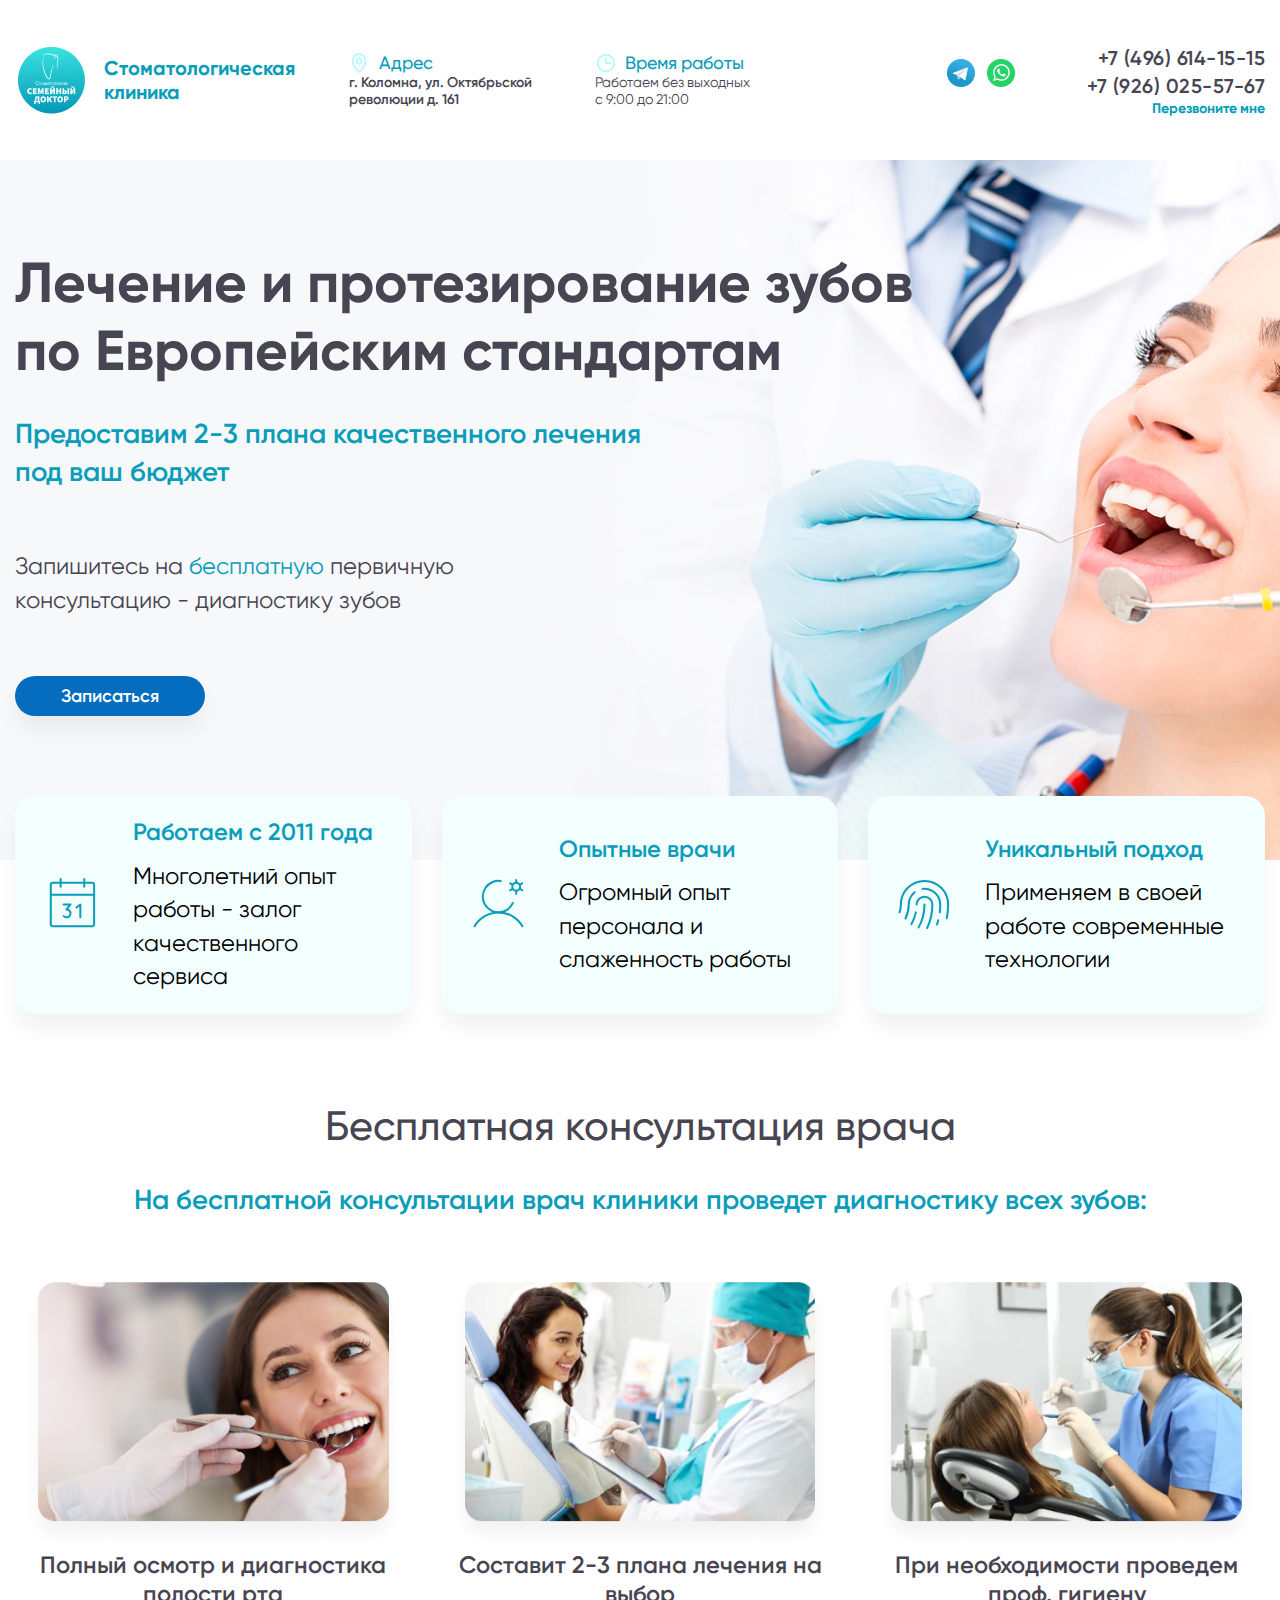
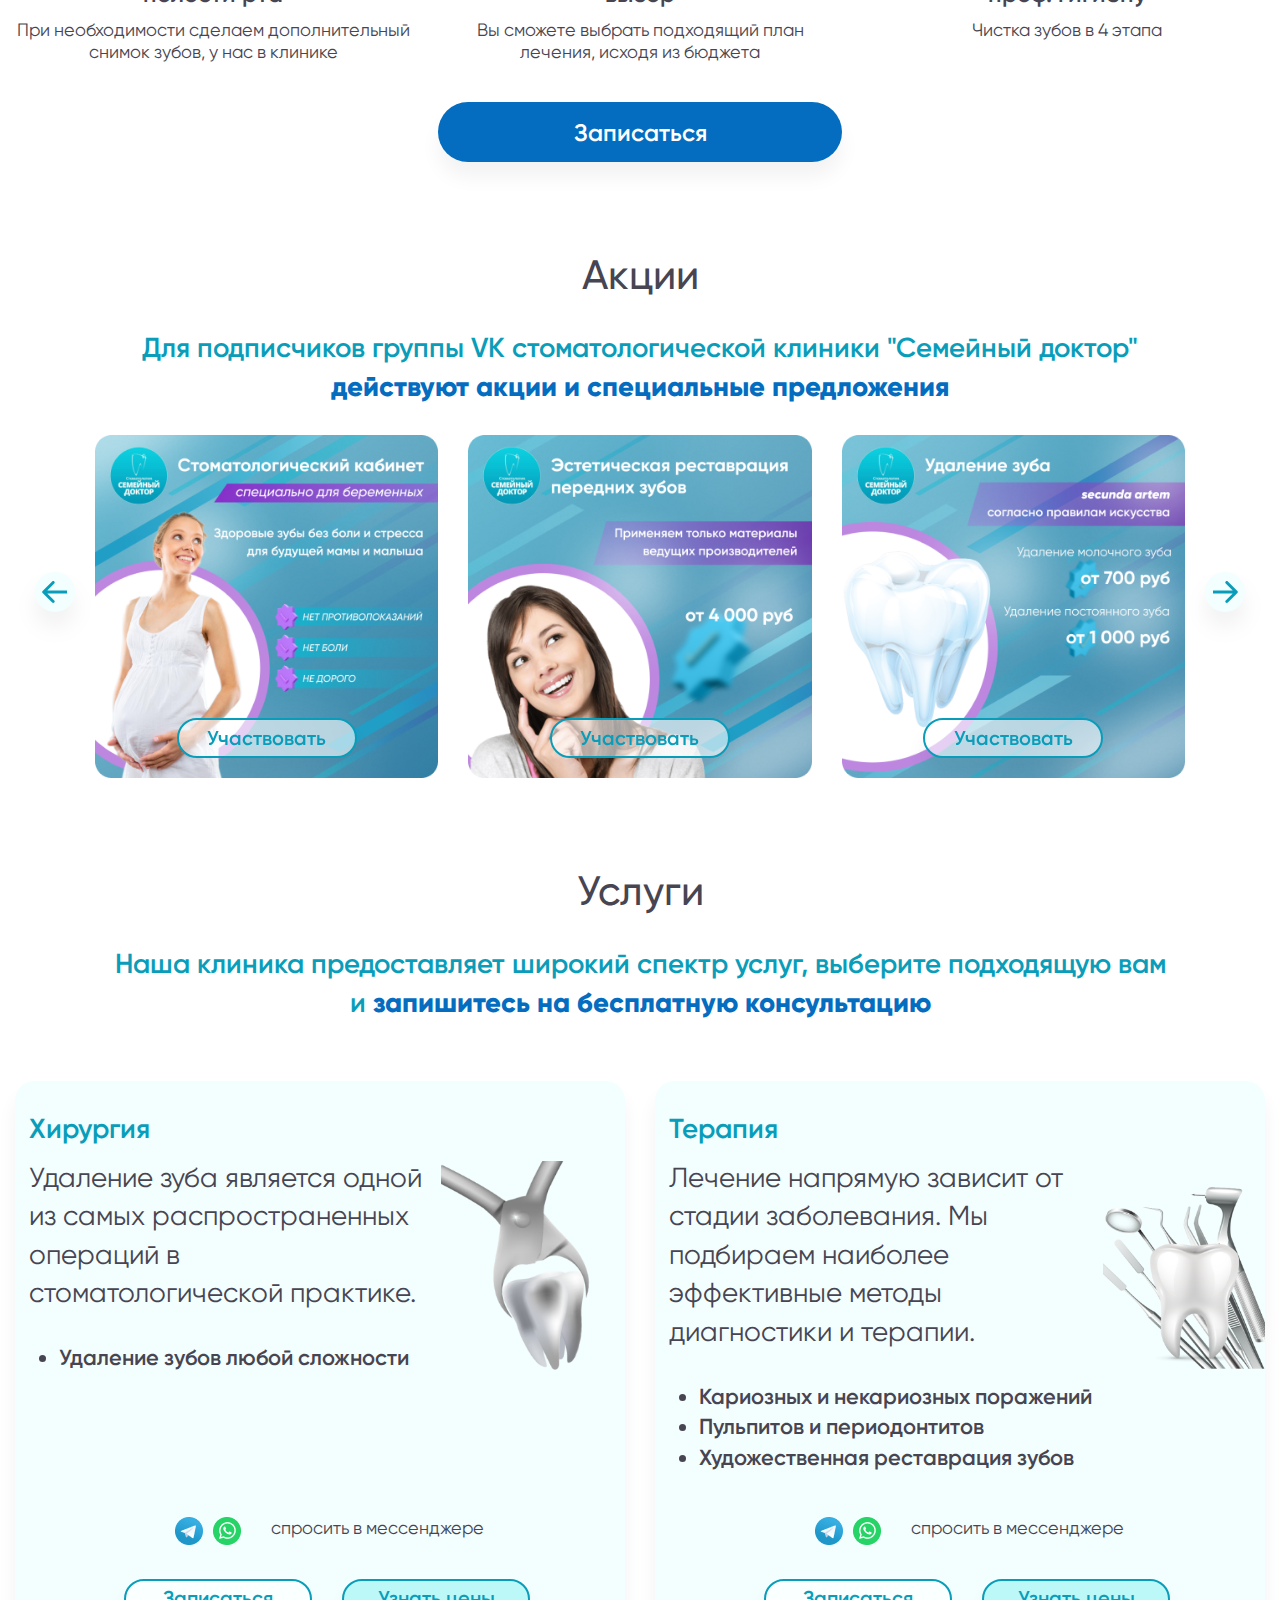
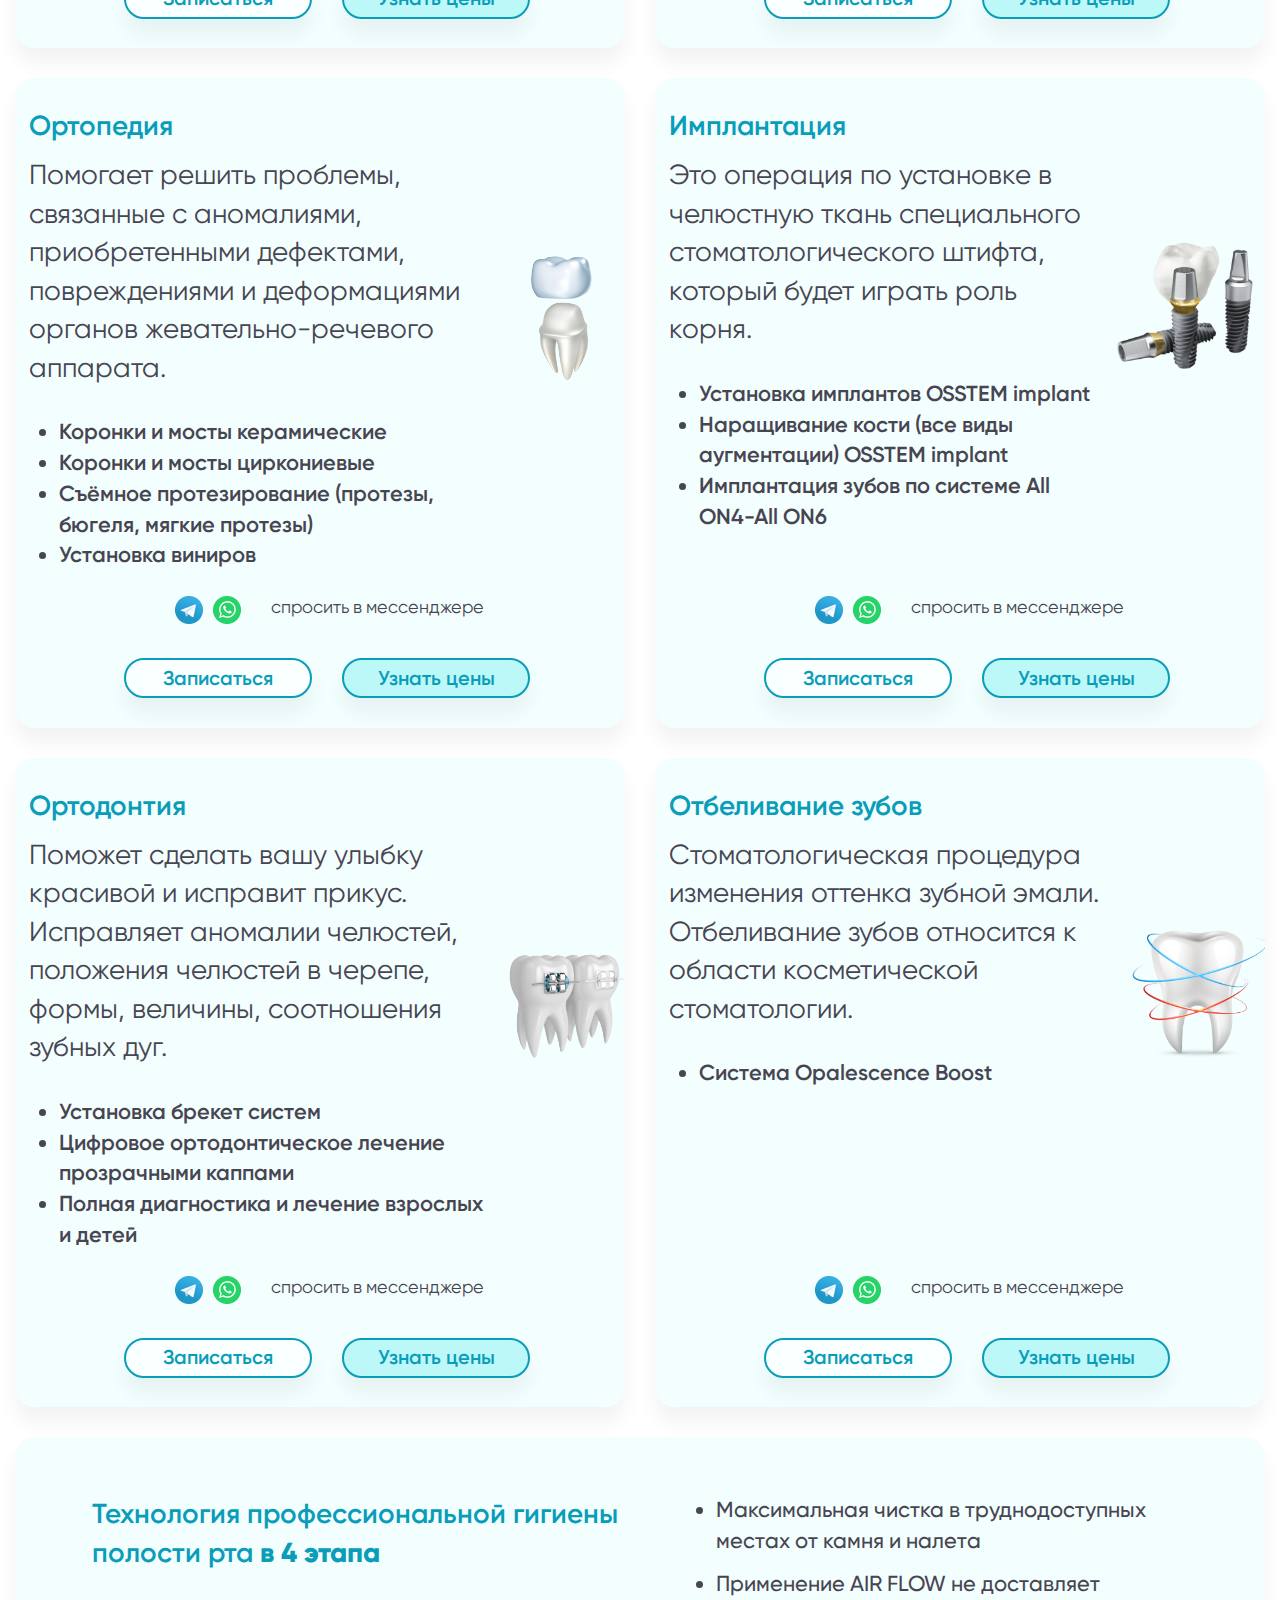
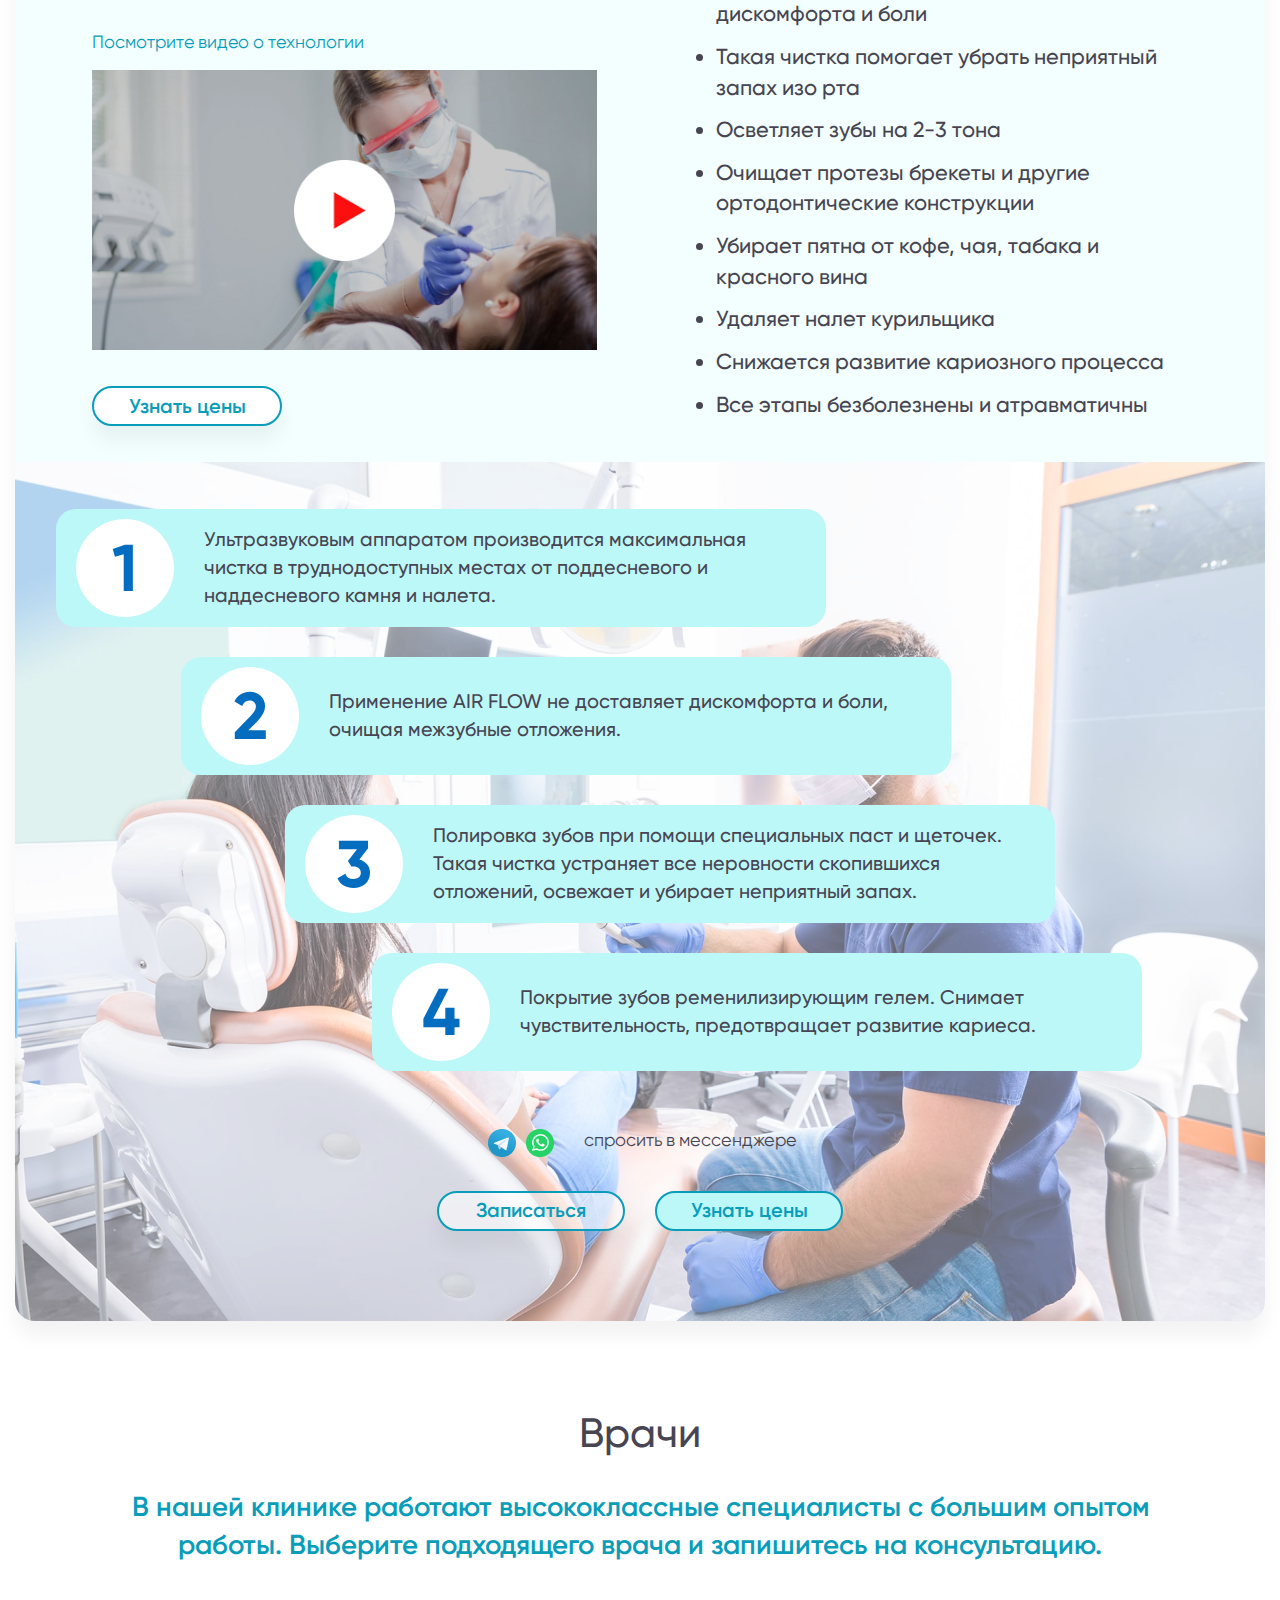
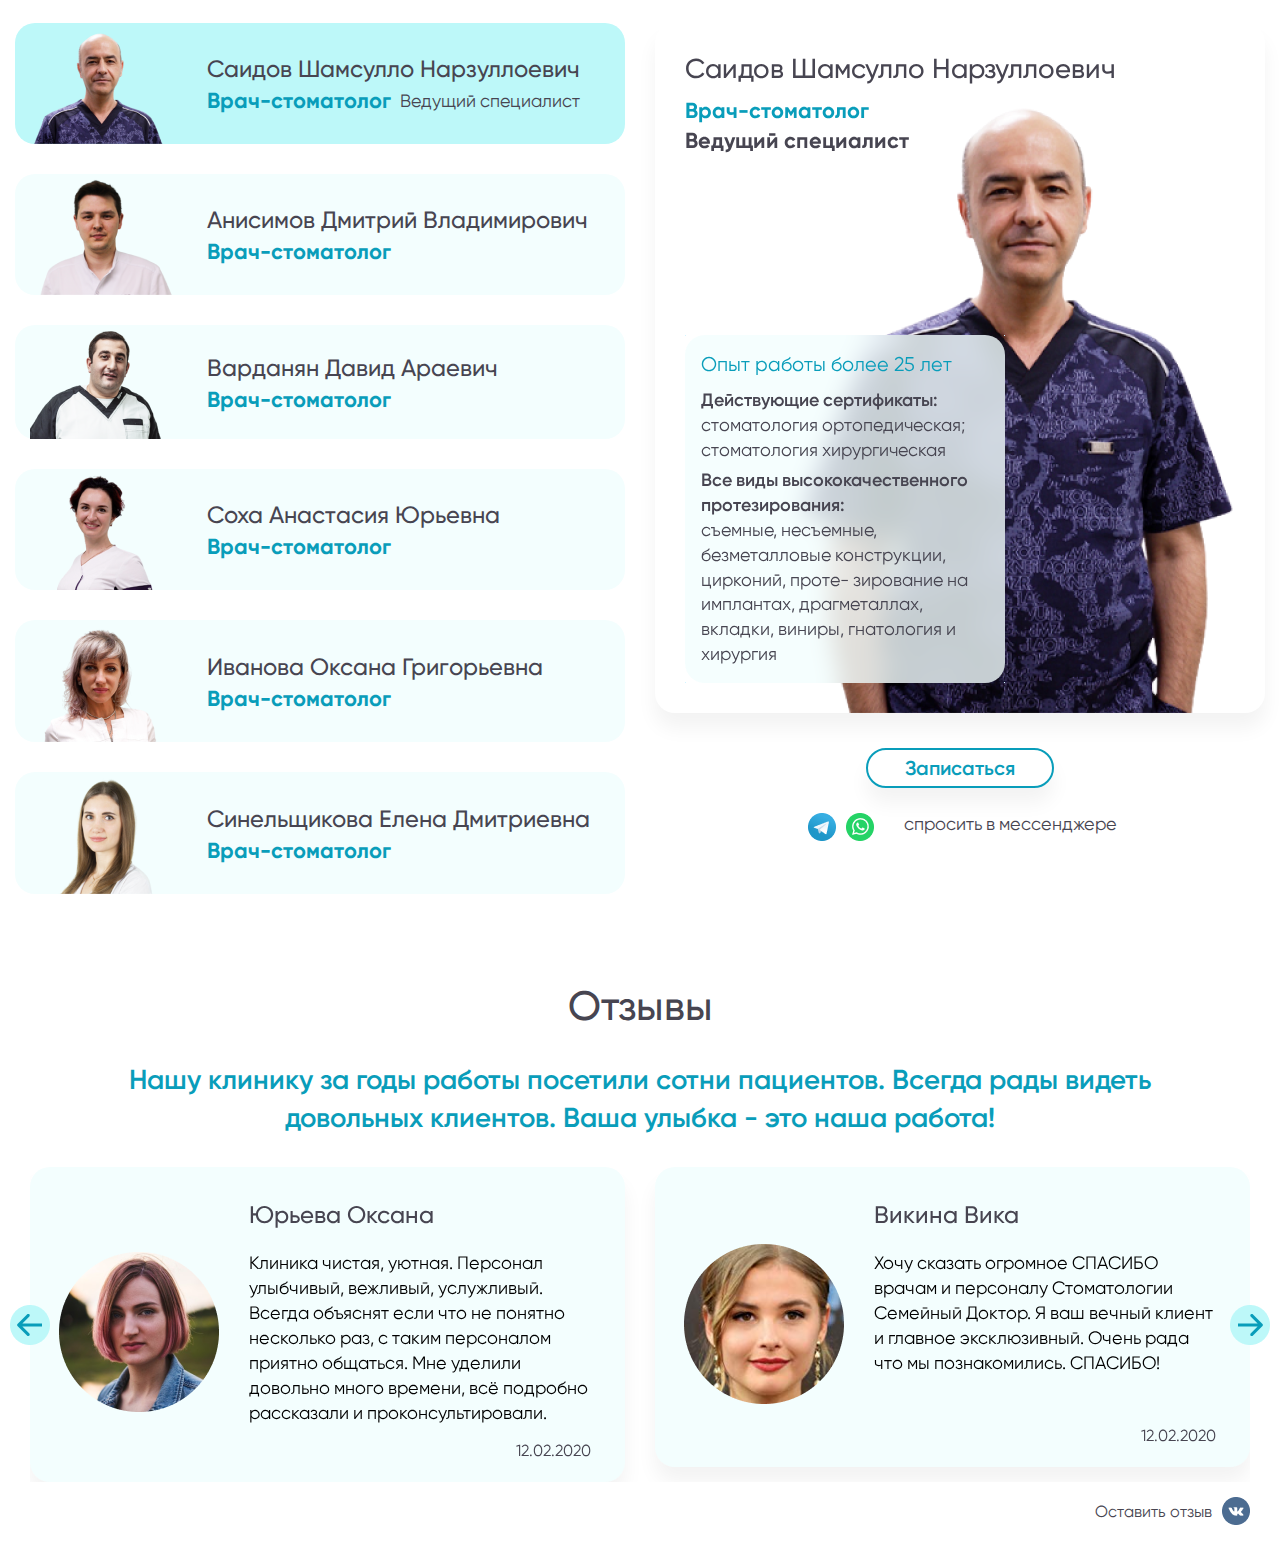
==== commit ef7492f3: "commit" ====
--- a/index.html
+++ b/index.html
@@ -1 +1 @@
-<!doctype html><html lang="ru"><head><meta charset="UTF-8"><meta http-equiv="X-UA-Compatible" content="IE=edge"><meta name="viewport" content="width=device-width,initial-scale=1,user-scalable=no"><link rel="stylesheet" href="css/main.css"><link rel="stylesheet" href="css/swiper.css"><title>Dental Clinic</title></head><body><div class="wrapper"><header class="header"><div class="header__container container"><div class="header__logo"><img src="images/header/header-logo.png" alt="logo"><p>Стоматологическая клиника</p></div><div class="header__address"><div class="header__address-title">Адрес</div><div class="header__address-location">г. Коломна, ул. Октябрьской революции д. 161</div></div><div class="header__worktime"><div class="header__worktime-title">Время работы</div><div class="header__worktime-time">Работаем без выходных с 9:00 до 21:00</div></div><div class="header__feedback"><div class="header__messengers"><a href="#"><img src="images/header/header-telegram.png" alt="telegram"> </a><a href="#"><img src="images/header/header-whatsapp.png" alt="whatsapp"></a></div><div class="header__phones"><p>+7 (496) 614-15-15</p><p>+7 (926) 025-57-67</p><a class="header__phones-callme" href="#">Перезвоните мне</a></div></div><div class="menu__body-block"><div class="menu__body"></div></div><div class="menu__icon-block"><div class="menu__icon"><span></span></div></div></div></header><main class="main"><section class="preview"><img class="preview__bg-1" src="images/main/preview/preview-bg.jpg" alt=""> <img class="preview__bg-2" src="images/main/preview/preview-bg-2.jpg" alt=""><div class="preview__container container"><div class="preview__info"><div class="preview__title">Лечение и протезирование зубов по Европейским стандартам</div><div class="preview__subtitle">Предоставим 2-3 плана качественного лечения под ваш бюджет</div><div class="preview__propose">Запишитесь на <span>бесплатную</span> первичную консультацию - диагностику зубов</div><div class="preview__btn-block"><a href="#" class="preview__btn">Записаться</a></div></div><div class="preview__items"><div class="preview__item"><div class="preview__item-img"><img src="images/main/preview/preview-calendar.svg" alt="calendar"></div><div class="preview__item-info"><div class="preview__item-title">Работаем с 2011 года</div><div class="preview__item-description">Многолетний опыт работы - залог качественного сервиса</div></div></div><div class="preview__item"><div class="preview__item-img"><img src="images/main/preview/preview-user.svg" alt="user"></div><div class="preview__item-info"><div class="preview__item-title">Опытные врачи</div><div class="preview__item-description">Огромный опыт персонала и слаженность работы</div></div></div><div class="preview__item"><div class="preview__item-img"><img src="images/main/preview/preview-finger.svg" alt="finger"></div><div class="preview__item-info"><div class="preview__item-title">Уникальный подход</div><div class="preview__item-description">Применяем в своей работе современные технологии</div></div></div></div></div></section><section class="freeconsultation"><div class="freeconsultation__container container"><div class="freeconsultation__title section-title">Бесплатная консультация врача</div><div class="freeconsultation__subtitle section-subtitle">На бесплатной консультации врач клиники проведет диагностику всех зубов:</div><div class="freeconsultation__items"><div class="freeconsultation__item"><div class="freeconsultation__item-img"><img src="images/main/freeconsultation/freeconsultation-img-1.png" alt="image"></div><div class="freeconsultation__item-title">Полный осмотр и диагностика полости рта</div><div class="freeconsultation__item-description">При необходимости сделаем дополнительный снимок зубов, у нас в клинике</div></div><div class="freeconsultation__item"><div class="freeconsultation__item-img"><img src="images/main/freeconsultation/freeconsultation-img-2.png" alt="image"></div><div class="freeconsultation__item-title">Составит 2-3 плана лечения на выбор</div><div class="freeconsultation__item-description">Вы сможете выбрать подходящий план лечения, исходя из бюджета</div></div><div class="freeconsultation__item"><div class="freeconsultation__item-img"><img src="images/main/freeconsultation/freeconsultation-img-3.png" alt="image"></div><div class="freeconsultation__item-title">При необходимости проведем проф. гигиену</div><div class="freeconsultation__item-description">Чистка зубов в 4 этапа</div></div></div><div class="freeconsultation__btn-block"><a class="freeconsultation__btn" href="#">Записаться</a></div></div></section><section class="stock"><div class="stock__container container"><div class="stock__title-block"><div class="stock__title section-title">Акции</div><div class="stock__subtitle section-subtitle">Для подписчиков группы VK стоматологической клиники "Семейный доктор" <span>действуют акции и специальные предложения</span></div></div><div class="stock__proposes"><div class="stock__proposes-button stock__proposes-button_prev"><img src="images/main/stock/arrow-left.svg" alt=""></div><div class="stock__items-block swiper-container"><div class="stock__items swiper-wrapper"><div class="stock__item swiper-slide"><img src="images/main/stock/stock-img-1.png" alt="picture"> <a class="stock__item-btn" href="#">Участвовать</a></div><div class="stock__item swiper-slide"><img src="images/main/stock/stock-img-2.png" alt="picture"> <a class="stock__item-btn" href="#">Участвовать</a></div><div class="stock__item swiper-slide"><img src="images/main/stock/stock-img-3.png" alt="picture"> <a class="stock__item-btn" href="#">Участвовать</a></div><div class="stock__item swiper-slide"><img src="images/main/stock/stock-img-1.png" alt="picture"> <a class="stock__item-btn" href="#">Участвовать</a></div><div class="stock__item swiper-slide"><img src="images/main/stock/stock-img-2.png" alt="picture"> <a class="stock__item-btn" href="#">Участвовать</a></div><div class="stock__item swiper-slide"><img src="images/main/stock/stock-img-3.png" alt="picture"> <a class="stock__item-btn" href="#">Участвовать</a></div><div class="stock__item swiper-slide"><img src="images/main/stock/stock-img-1.png" alt="picture"> <a class="stock__item-btn" href="#">Участвовать</a></div><div class="stock__item swiper-slide"><img src="images/main/stock/stock-img-2.png" alt="picture"> <a class="stock__item-btn" href="#">Участвовать</a></div><div class="stock__item swiper-slide"><img src="images/main/stock/stock-img-3.png" alt="picture"> <a class="stock__item-btn" href="#">Участвовать</a></div></div></div><div class="stock__proposes-button stock__proposes-button_next"><img src="images/main/stock/arrow-right.svg" alt=""></div></div></div><div class="stock-popup"><div class="stock-popup__body"><img class="stock-popup__close" src="images/main/stock/close.svg" alt=""><div class="stock-popup__content"><div class="stock-popup__title">Для участия в акции подпишитесь на нашу группу в ВК<span>октакте</span></div><div class="stock-popup__btn-block"><a class="stock-popup__btn" href="#">Стать участником</a></div><div class="stock-popup__feedback"><a href=""><img src="images/main/stock/Telegram.png" alt="telegram"></a><a href=""><img src="images/main/stock/WhatsApp.png" alt="whatsapp"></a><span>спросить в мессенджере</span></div></div></div></div></section><section class="services"><div class="services__container container"><div class="services__title section-title">Услуги</div><div class="services__subtitle section-subtitle">Наша клиника предоставляет широкий спектр услуг, выберите подходящую вам и <span>запишитесь на бесплатную консультацию</span></div><div class="services__items"><div class="services__short-items"><div class="services__short-item"><div class="services__short-item-info"><div class="services__short-item-text"><div class="services__short-item-title">Хирургия</div><div class="services__short-item-description">Удаление зуба является одной из самых распространенных операций в стоматологической практике.</div><ul class="services__short-item-list"><li>Удаление зубов любой сложности</li></ul></div><div class="services__short-item-img"><img src="images/main/services/services-img-1.png" alt=""></div></div><div class="services__short-item-feedback"><a href="#"><img src="images/main/services/Telegram.png" alt="telegram"></a><a href="#"><img src="images/main/services/WhatsApp.png" alt="whatsapp"></a><span>спросить в мессенджере</span></div><div class="services__short-item-buttons"><a class="services__short-item-button services__short-item-button_connect" href="#">Записаться</a> <a class="services__short-item-button services__short-item-button_prices" href="#">Узнать цены</a></div></div><div class="services__short-item"><div class="services__short-item-info"><div class="services__short-item-text"><div class="services__short-item-title">Терапия</div><div class="services__short-item-description">Лечение напрямую зависит от стадии заболевания. Мы подбираем наиболее эффективные методы диагностики и терапии.</div><ul class="services__short-item-list"><li>Кариозных и некариозных поражений</li><li>Пульпитов и периодонтитов</li><li>Художественная реставрация зубов</li></ul></div><div class="services__short-item-img"><img src="images/main/services/services-img-2.png" alt=""></div></div><div class="services__short-item-feedback"><a href="#"><img src="images/main/services/Telegram.png" alt="telegram"></a><a href="#"><img src="images/main/services/WhatsApp.png" alt="whatsapp"></a><span>спросить в мессенджере</span></div><div class="services__short-item-buttons"><a class="services__short-item-button services__short-item-button_connect" href="#">Записаться</a> <a class="services__short-item-button services__short-item-button_prices" href="#">Узнать цены</a></div></div><div class="services__short-item"><div class="services__short-item-info"><div class="services__short-item-text"><div class="services__short-item-title">Ортопедия</div><div class="services__short-item-description">Помогает решить проблемы, связанные с аномалиями, приобретенными дефектами, повреждениями и деформациями органов жевательно-речевого аппарата.</div><ul class="services__short-item-list"><li>Коронки и мосты керамические</li><li>Коронки и мосты циркониевые</li><li>Съёмное протезирование (протезы, бюгеля, мягкие протезы)</li><li>Установка виниров</li></ul></div><div class="services__short-item-img"><img src="images/main/services/services-img-3.png" alt=""></div></div><div class="services__short-item-feedback"><a href="#"><img src="images/main/services/Telegram.png" alt="telegram"></a><a href="#"><img src="images/main/services/WhatsApp.png" alt="whatsapp"></a><span>спросить в мессенджере</span></div><div class="services__short-item-buttons"><a class="services__short-item-button services__short-item-button_connect" href="#">Записаться</a> <a class="services__short-item-button services__short-item-button_prices" href="#">Узнать цены</a></div></div><div class="services__short-item"><div class="services__short-item-info"><div class="services__short-item-text"><div class="services__short-item-title">Имплантация</div><div class="services__short-item-description">Это операция по установке в челюстную ткань специального стоматологического штифта, который будет играть роль корня.</div><ul class="services__short-item-list"><li>Установка имплантов OSSTEM implant</li><li>Наращивание кости (все виды аугментации) OSSTEM implant</li><li>Имплантация зубов по системе All ON4-All ON6</li></ul></div><div class="services__short-item-img"><img src="images/main/services/services-img-4.png" alt=""></div></div><div class="services__short-item-feedback"><a href="#"><img src="images/main/services/Telegram.png" alt="telegram"></a><a href="#"><img src="images/main/services/WhatsApp.png" alt="whatsapp"></a><span>спросить в мессенджере</span></div><div class="services__short-item-buttons"><a class="services__short-item-button services__short-item-button_connect" href="#">Записаться</a> <a class="services__short-item-button services__short-item-button_prices" href="#">Узнать цены</a></div></div><div class="services__short-item"><div class="services__short-item-info"><div class="services__short-item-text"><div class="services__short-item-title">Ортодонтия</div><div class="services__short-item-description">Поможет сделать вашу улыбку красивой и исправит прикус. Исправляет аномалии челюстей, положения челюстей в черепе, формы, величины, соотношения зубных дуг.</div><ul class="services__short-item-list"><li>Установка брекет систем</li><li>Цифровое ортодонтическое лечение прозрачными каппами</li><li>Полная диагностика и лечение взрослых и детей</li></ul></div><div class="services__short-item-img"><img src="images/main/services/services-img-5.png" alt=""></div></div><div class="services__short-item-feedback"><a href="#"><img src="images/main/services/Telegram.png" alt="telegram"></a><a href="#"><img src="images/main/services/WhatsApp.png" alt="whatsapp"></a><span>спросить в мессенджере</span></div><div class="services__short-item-buttons"><a class="services__short-item-button services__short-item-button_connect" href="#">Записаться</a> <a class="services__short-item-button services__short-item-button_prices" href="#">Узнать цены</a></div></div><div class="services__short-item"><div class="services__short-item-info"><div class="services__short-item-text"><div class="services__short-item-title">Отбеливание зубов</div><div class="services__short-item-description">Стоматологическая процедура изменения оттенка зубной эмали. Отбеливание зубов относится к области косметической стоматологии.</div><ul class="services__short-item-list"><li>Система Opalescence Boost</li></ul></div><div class="services__short-item-img"><img src="images/main/services/services-img-6.png" alt=""></div></div><div class="services__short-item-feedback"><a href="#"><img src="images/main/services/Telegram.png" alt="telegram"></a><a href="#"><img src="images/main/services/WhatsApp.png" alt="whatsapp"></a><span>спросить в мессенджере</span></div><div class="services__short-item-buttons"><a class="services__short-item-button services__short-item-button_connect" href="#">Записаться</a> <a class="services__short-item-button services__short-item-button_prices" href="#">Узнать цены</a></div></div></div><div class="services__big-item"><div class="services__big-item-columns"><div class="services__big-item-column"><div class="services__big-item-column-title">Технология профессиональной гигиены полости рта <span>в 4 этапа</span></div><div class="services__big-item-column-video-block"><div class="services__big-item-column-video-title">Посмотрите видео о технологии</div><div class="services__big-item-column-video"><img src="images/main/services/video.jpg" alt="video"></div></div><div class="services__big-item-column-btn-block"><a class="services__big-item-column-btn" href="#">Узнать цены</a></div></div><div class="services__big-item-column"><ul class="services__big-item-column-list"><li>Максимальная чистка в труднодоступных местах от камня и налета</li><li>Применение AIR FLOW не доставляет дискомфорта и боли</li><li>Такая чистка помогает убрать неприятный запах изо рта</li><li>Осветляет зубы на 2-3 тона</li><li>Очищает протезы брекеты и другие ортодонтические конструкции</li><li>Убирает пятна от кофе, чая, табака и красного вина</li><li>Удаляет налет курильщика</li><li>Снижается развитие кариозного процесса</li><li>Все этапы безболезнены и атравматичны</li></ul></div></div><div class="services__big-item-steps"><img class="services__big-item-steps-bg" src="images/main/services/steps-bg.png" alt=""><div class="services__big-item-steps-info"><div class="services__big-item-steps-item"><div class="services__big-item-steps-item-count"><p>1</p></div><div class="services__big-item-steps-item-description">Ультразвуковым аппаратом производится максимальная чистка в труднодоступных местах от поддесневого и наддесневого камня и налета.</div></div><div class="services__big-item-steps-item"><div class="services__big-item-steps-item-count"><p>2</p></div><div class="services__big-item-steps-item-description">Применение AIR FLOW не доставляет дискомфорта и боли, очищая межзубные отложения.</div></div><div class="services__big-item-steps-item"><div class="services__big-item-steps-item-count"><p>3</p></div><div class="services__big-item-steps-item-description">Полировка зубов при помощи специальных паст и щеточек. Такая чистка устраняет все неровности скопившихся отложений, освежает и убирает неприятный запах.</div></div><div class="services__big-item-steps-item"><div class="services__big-item-steps-item-count"><p>4</p></div><div class="services__big-item-steps-item-description">Покрытие зубов ременилизирующим гелем. Снимает чувствительность, предотвращает развитие кариеса.</div></div></div><div class="services__big-item-steps-feedback"><a href="#"><img src="images/main/services/Telegram.png" alt="telegram"></a><a href="#"><img src="images/main/services/WhatsApp.png" alt="whatsapp"></a><span>спросить в мессенджере</span></div><div class="services__big-item-steps-buttons"><a class="services__big-item-steps-button services__big-item-steps-button_connect" href="#">Записаться</a> <a class="services__big-item-steps-button services__big-item-steps-button_prices" href="#">Узнать цены</a></div></div></div></div></div><div class="services-popup"><div class="services-popup__body"><img class="services-popup__close" src="images/main/stock/close.svg" alt=""><div class="services-popup__content"><div class="services-popup__title">Скачайте прайс-лист и ознакомьтесь с ценами</div><div class="services-popup__file"><img src="images/main/services/file.png" alt="File"></div><div class="services-popup__btn-block"><a class="services-popup__btn" href="images/main/preview/preview-user.svg" download>Скачать</a></div><div class="services-popup__feedback"><a href=""><img src="images/main/stock/Telegram.png" alt="telegram"></a><a href=""><img src="images/main/stock/WhatsApp.png" alt="whatsapp"></a><span>спросить в мессенджере</span></div></div></div></div></section><section class="doctors"><div class="container doctors__container"><div class="doctors__title-block"><div class="section-title doctors__title">Врачи</div><div class="section-subtitle doctors__subtitle">В нашей клинике работают высококлассные специалисты с большим опытом работы. Выберите подходящего врача и запишитесь на консультацию.</div></div><div class="doctors__persons"><div class="doctors__persons-items tabs-nav"><div class="doctors__persons-item is-active" data-tab-name="tab-1"><div class="doctors__persons-item-img"><img src="images/main/doctors/doctor-1.png" alt="image"></div><div class="doctors__persons-item-info"><div class="doctors__persons-item-info-name">Саидов Шамсулло Нарзуллоевич</div><div class="doctors__persons-item-info-position">Врач-стоматолог <span>Ведущий специалист</span></div></div></div><div class="doctors__persons-item" data-tab-name="tab-2"><div class="doctors__persons-item-img"><img src="images/main/doctors/doctor-2.png" alt="image"></div><div class="doctors__persons-item-info"><div class="doctors__persons-item-info-name">Анисимов Дмитрий Владимирович</div><div class="doctors__persons-item-info-position">Врач-стоматолог</div></div></div><div class="doctors__persons-item" data-tab-name="tab-3"><div class="doctors__persons-item-img"><img src="images/main/doctors/doctor-3.png" alt="image"></div><div class="doctors__persons-item-info"><div class="doctors__persons-item-info-name">Варданян Давид Араевич</div><div class="doctors__persons-item-info-position">Врач-стоматолог</div></div></div><div class="doctors__persons-item" data-tab-name="tab-4"><div class="doctors__persons-item-img"><img src="images/main/doctors/doctor-4.png" alt="image"></div><div class="doctors__persons-item-info"><div class="doctors__persons-item-info-name">Соха Анастасия Юрьевна</div><div class="doctors__persons-item-info-position">Врач-стоматолог</div></div></div><div class="doctors__persons-item" data-tab-name="tab-5"><div class="doctors__persons-item-img"><img src="images/main/doctors/doctor-5.png" alt="image"></div><div class="doctors__persons-item-info"><div class="doctors__persons-item-info-name">Иванова Оксана Григорьевна</div><div class="doctors__persons-item-info-position">Врач-стоматолог</div></div></div><div class="doctors__persons-item" data-tab-name="tab-6"><div class="doctors__persons-item-img"><img src="images/main/doctors/doctor-6.png" alt="image"></div><div class="doctors__persons-item-info"><div class="doctors__persons-item-info-name">Синельщикова Елена Дмитриевна</div><div class="doctors__persons-item-info-position">Врач-стоматолог</div></div></div></div><div class="doctors__persons-description"><div class="doctors__persons-description-items tabs-content"><div class="doctors__persons-description-item is-active tab-1"><img class="doctors__persons-description-item-bg" src="images/main/doctors/doctor-1b.png" alt="image"><div class="doctors__persons-description-item-info"><div class="doctors__persons-description-item-info-name">Саидов Шамсулло Нарзуллоевич</div><div class="doctors__persons-description-item-info-position"><p>Врач-стоматолог</p><span>Ведущий специалист</span></div></div><div class="doctors__persons-description-item-experience"><div class="doctors__persons-description-item-experience-age">Опыт работы более 25 лет</div><div class="doctors__persons-description-item-experience-details"><span>Действующие сертификаты:</span> стоматология ортопедическая; стоматология хирургическая <span>Все виды высококачественного протезирования:</span> съемные, несъемные, безметалловые конструкции, цирконий, проте- зирование на имплантах, драгметаллах, вкладки, виниры, гнатология и хирургия</div></div></div><div class="doctors__persons-description-item tab-2"><img class="doctors__persons-description-item-bg" src="images/main/doctors/doctor-2b.png" alt="image"><div class="doctors__persons-description-item-info"><div class="doctors__persons-description-item-info-name">Анисимов Дмитрий Владимирович</div><div class="doctors__persons-description-item-info-position">Врач-стоматолог</div></div><div class="doctors__persons-description-item-experience"><div class="doctors__persons-description-item-experience-age">Опыт работы более 5 лет</div><div class="doctors__persons-description-item-experience-details"><span>Действующие сертификаты:</span> стоматология общей практики; стоматология хирургическая <span>Направленность:</span> имплантация, пародонтология, удаление зубов любой сложности</div></div></div><div class="doctors__persons-description-item tab-3"><img class="doctors__persons-description-item-bg" src="images/main/doctors/doctor-3b.png" alt="image"><div class="doctors__persons-description-item-info"><div class="doctors__persons-description-item-info-name">Варданян Давид Араевич</div><div class="doctors__persons-description-item-info-position">Врач-стоматолог</div></div><div class="doctors__persons-description-item-experience"><div class="doctors__persons-description-item-experience-age">Опыт работы более 5 лет</div><div class="doctors__persons-description-item-experience-details"><span>Действующие сертификаты:</span> стоматология общей практики; стоматология хирургическая <span>Направленность:</span> протезирование зубов, хирургическое удаление, терапевтическое лечение и отбеливание</div></div></div><div class="doctors__persons-description-item tab-4"><img class="doctors__persons-description-item-bg" src="images/main/doctors/doctor-4b.png" alt="image"><div class="doctors__persons-description-item-info"><div class="doctors__persons-description-item-info-name">Соха Анастасия Юрьевна</div><div class="doctors__persons-description-item-info-position">Врач-стоматолог</div></div><div class="doctors__persons-description-item-experience"><div class="doctors__persons-description-item-experience-age">Опыт работы более 10 лет</div><div class="doctors__persons-description-item-experience-details"><span>Действующие сертификаты:</span> стоматология общей практики; стоматология терапевтическая; стоматология ортодонтическая <span>Направленность:</span> терапевтическое лечение, эстетическая реставрация зубов и исправление прикуса любой сложности</div></div></div><div class="doctors__persons-description-item tab-5"><img class="doctors__persons-description-item-bg" src="images/main/doctors/doctor-5b.png" alt="image"><div class="doctors__persons-description-item-info"><div class="doctors__persons-description-item-info-name">Иванова Оксана Григорьевна</div><div class="doctors__persons-description-item-info-position">Врач-стоматолог</div></div><div class="doctors__persons-description-item-experience"><div class="doctors__persons-description-item-experience-age">Опыт работы более 20 лет</div><div class="doctors__persons-description-item-experience-details"><span>Действующие сертификаты:</span> стоматология общей практики; стоматология ортопедическая <span>Направленность:</span> терапевтическое лечение, все виды протезирования, хирургическое удаление зубов</div></div></div><div class="doctors__persons-description-item tab-6"><img class="doctors__persons-description-item-bg" src="images/main/doctors/doctor-6b.png" alt="image"><div class="doctors__persons-description-item-info"><div class="doctors__persons-description-item-info-name">Синельщикова Елена Дмитриевна</div><div class="doctors__persons-description-item-info-position">Врач-стоматолог</div></div><div class="doctors__persons-description-item-experience"><div class="doctors__persons-description-item-experience-age">Опыт работы более 5 лет</div><div class="doctors__persons-description-item-experience-details"><span>Действующие сертификаты:</span> стоматология общей практики; стоматология хирургическая <span>Направленность:</span> терапевтическое лечение, эстетическая реставрация, хирургическое удаление зубов , профессиональная гигиена и отбеливание</div></div></div></div><div class="doctors__persons-description-btn-block"><a class="doctors__persons-description-btn" href="#">Записаться</a></div><div class="doctors__persons-description-feedback"><a href="#"><img src="images/Telegram.png" alt="telegram"></a><a href="#"><img src="images/WhatsApp.png" alt="whatsapp"></a><span>спросить в мессенджере</span></div></div></div></div></section></main><footer class="footer"></footer></div><script src="js/swiper.js"></script><script src="js/main.js"></script></body></html>+<!doctype html><html lang="ru"><head><meta charset="UTF-8"><meta http-equiv="X-UA-Compatible" content="IE=edge"><meta name="viewport" content="width=device-width,initial-scale=1,user-scalable=no"><link rel="stylesheet" href="css/main.css"><link rel="stylesheet" href="css/swiper.css"><title>Dental Clinic</title></head><body><div class="wrapper"><header class="header"><div class="header__container container"><div class="header__logo"><img src="images/header/header-logo.png" alt="logo"><p>Стоматологическая клиника</p></div><div class="header__address"><div class="header__address-title">Адрес</div><div class="header__address-location">г. Коломна, ул. Октябрьской революции д. 161</div></div><div class="header__worktime"><div class="header__worktime-title">Время работы</div><div class="header__worktime-time">Работаем без выходных с 9:00 до 21:00</div></div><div class="header__feedback"><div class="header__messengers"><a href="#"><img src="images/header/header-telegram.png" alt="telegram"> </a><a href="#"><img src="images/header/header-whatsapp.png" alt="whatsapp"></a></div><div class="header__phones"><p>+7 (496) 614-15-15</p><p>+7 (926) 025-57-67</p><a class="header__phones-callme" href="#">Перезвоните мне</a></div></div><div class="menu__body-block"><div class="menu__body"></div></div><div class="menu__icon-block"><div class="menu__icon"><span></span></div></div></div></header><main class="main"><section class="preview"><img class="preview__bg-1" src="images/main/preview/preview-bg.jpg" alt=""> <img class="preview__bg-2" src="images/main/preview/preview-bg-2.jpg" alt=""><div class="preview__container container"><div class="preview__info"><div class="preview__title">Лечение и протезирование зубов по Европейским стандартам</div><div class="preview__subtitle">Предоставим 2-3 плана качественного лечения под ваш бюджет</div><div class="preview__propose">Запишитесь на <span>бесплатную</span> первичную консультацию - диагностику зубов</div><div class="preview__btn-block"><a href="#" class="preview__btn">Записаться</a></div></div><div class="preview__items"><div class="preview__item"><div class="preview__item-img"><img src="images/main/preview/preview-calendar.svg" alt="calendar"></div><div class="preview__item-info"><div class="preview__item-title">Работаем с 2011 года</div><div class="preview__item-description">Многолетний опыт работы - залог качественного сервиса</div></div></div><div class="preview__item"><div class="preview__item-img"><img src="images/main/preview/preview-user.svg" alt="user"></div><div class="preview__item-info"><div class="preview__item-title">Опытные врачи</div><div class="preview__item-description">Огромный опыт персонала и слаженность работы</div></div></div><div class="preview__item"><div class="preview__item-img"><img src="images/main/preview/preview-finger.svg" alt="finger"></div><div class="preview__item-info"><div class="preview__item-title">Уникальный подход</div><div class="preview__item-description">Применяем в своей работе современные технологии</div></div></div></div></div></section><section class="freeconsultation"><div class="freeconsultation__container container"><div class="freeconsultation__title section-title">Бесплатная консультация врача</div><div class="freeconsultation__subtitle section-subtitle">На бесплатной консультации врач клиники проведет диагностику всех зубов:</div><div class="freeconsultation__items"><div class="freeconsultation__item"><div class="freeconsultation__item-img"><img src="images/main/freeconsultation/freeconsultation-img-1.png" alt="image"></div><div class="freeconsultation__item-title">Полный осмотр и диагностика полости рта</div><div class="freeconsultation__item-description">При необходимости сделаем дополнительный снимок зубов, у нас в клинике</div></div><div class="freeconsultation__item"><div class="freeconsultation__item-img"><img src="images/main/freeconsultation/freeconsultation-img-2.png" alt="image"></div><div class="freeconsultation__item-title">Составит 2-3 плана лечения на выбор</div><div class="freeconsultation__item-description">Вы сможете выбрать подходящий план лечения, исходя из бюджета</div></div><div class="freeconsultation__item"><div class="freeconsultation__item-img"><img src="images/main/freeconsultation/freeconsultation-img-3.png" alt="image"></div><div class="freeconsultation__item-title">При необходимости проведем проф. гигиену</div><div class="freeconsultation__item-description">Чистка зубов в 4 этапа</div></div></div><div class="freeconsultation__btn-block"><a class="freeconsultation__btn" href="#">Записаться</a></div></div></section><section class="stock"><div class="stock__container container"><div class="stock__title-block"><div class="stock__title section-title">Акции</div><div class="stock__subtitle section-subtitle">Для подписчиков группы VK стоматологической клиники "Семейный доктор" <span>действуют акции и специальные предложения</span></div></div><div class="stock__proposes"><div class="stock__proposes-button stock__proposes-button_prev"><img src="images/main/stock/arrow-left.svg" alt=""></div><div class="stock__items-block swiper-container"><div class="stock__items swiper-wrapper"><div class="stock__item swiper-slide"><img src="images/main/stock/stock-img-1.png" alt="picture"> <a class="stock__item-btn" href="#">Участвовать</a></div><div class="stock__item swiper-slide"><img src="images/main/stock/stock-img-2.png" alt="picture"> <a class="stock__item-btn" href="#">Участвовать</a></div><div class="stock__item swiper-slide"><img src="images/main/stock/stock-img-3.png" alt="picture"> <a class="stock__item-btn" href="#">Участвовать</a></div><div class="stock__item swiper-slide"><img src="images/main/stock/stock-img-1.png" alt="picture"> <a class="stock__item-btn" href="#">Участвовать</a></div><div class="stock__item swiper-slide"><img src="images/main/stock/stock-img-2.png" alt="picture"> <a class="stock__item-btn" href="#">Участвовать</a></div><div class="stock__item swiper-slide"><img src="images/main/stock/stock-img-3.png" alt="picture"> <a class="stock__item-btn" href="#">Участвовать</a></div><div class="stock__item swiper-slide"><img src="images/main/stock/stock-img-1.png" alt="picture"> <a class="stock__item-btn" href="#">Участвовать</a></div><div class="stock__item swiper-slide"><img src="images/main/stock/stock-img-2.png" alt="picture"> <a class="stock__item-btn" href="#">Участвовать</a></div><div class="stock__item swiper-slide"><img src="images/main/stock/stock-img-3.png" alt="picture"> <a class="stock__item-btn" href="#">Участвовать</a></div></div></div><div class="stock__proposes-button stock__proposes-button_next"><img src="images/main/stock/arrow-right.svg" alt=""></div></div></div><div class="stock-popup"><div class="stock-popup__body"><img class="stock-popup__close" src="images/main/stock/close.svg" alt=""><div class="stock-popup__content"><div class="stock-popup__title">Для участия в акции подпишитесь на нашу группу в ВК<span>октакте</span></div><div class="stock-popup__btn-block"><a class="stock-popup__btn" href="#">Стать участником</a></div><div class="stock-popup__feedback"><a href=""><img src="images/main/stock/Telegram.png" alt="telegram"></a><a href=""><img src="images/main/stock/WhatsApp.png" alt="whatsapp"></a><span>спросить в мессенджере</span></div></div></div></div></section><section class="services"><div class="services__container container"><div class="services__title section-title">Услуги</div><div class="services__subtitle section-subtitle">Наша клиника предоставляет широкий спектр услуг, выберите подходящую вам и <span>запишитесь на бесплатную консультацию</span></div><div class="services__items"><div class="services__short-items"><div class="services__short-item"><div class="services__short-item-info"><div class="services__short-item-text"><div class="services__short-item-title">Хирургия</div><div class="services__short-item-description">Удаление зуба является одной из самых распространенных операций в стоматологической практике.</div><ul class="services__short-item-list"><li>Удаление зубов любой сложности</li></ul></div><div class="services__short-item-img"><img src="images/main/services/services-img-1.png" alt=""></div></div><div class="services__short-item-feedback"><a href="#"><img src="images/main/services/Telegram.png" alt="telegram"></a><a href="#"><img src="images/main/services/WhatsApp.png" alt="whatsapp"></a><span>спросить в мессенджере</span></div><div class="services__short-item-buttons"><a class="services__short-item-button services__short-item-button_connect" href="#">Записаться</a> <a class="services__short-item-button services__short-item-button_prices" href="#">Узнать цены</a></div></div><div class="services__short-item"><div class="services__short-item-info"><div class="services__short-item-text"><div class="services__short-item-title">Терапия</div><div class="services__short-item-description">Лечение напрямую зависит от стадии заболевания. Мы подбираем наиболее эффективные методы диагностики и терапии.</div><ul class="services__short-item-list"><li>Кариозных и некариозных поражений</li><li>Пульпитов и периодонтитов</li><li>Художественная реставрация зубов</li></ul></div><div class="services__short-item-img"><img src="images/main/services/services-img-2.png" alt=""></div></div><div class="services__short-item-feedback"><a href="#"><img src="images/main/services/Telegram.png" alt="telegram"></a><a href="#"><img src="images/main/services/WhatsApp.png" alt="whatsapp"></a><span>спросить в мессенджере</span></div><div class="services__short-item-buttons"><a class="services__short-item-button services__short-item-button_connect" href="#">Записаться</a> <a class="services__short-item-button services__short-item-button_prices" href="#">Узнать цены</a></div></div><div class="services__short-item"><div class="services__short-item-info"><div class="services__short-item-text"><div class="services__short-item-title">Ортопедия</div><div class="services__short-item-description">Помогает решить проблемы, связанные с аномалиями, приобретенными дефектами, повреждениями и деформациями органов жевательно-речевого аппарата.</div><ul class="services__short-item-list"><li>Коронки и мосты керамические</li><li>Коронки и мосты циркониевые</li><li>Съёмное протезирование (протезы, бюгеля, мягкие протезы)</li><li>Установка виниров</li></ul></div><div class="services__short-item-img"><img src="images/main/services/services-img-3.png" alt=""></div></div><div class="services__short-item-feedback"><a href="#"><img src="images/main/services/Telegram.png" alt="telegram"></a><a href="#"><img src="images/main/services/WhatsApp.png" alt="whatsapp"></a><span>спросить в мессенджере</span></div><div class="services__short-item-buttons"><a class="services__short-item-button services__short-item-button_connect" href="#">Записаться</a> <a class="services__short-item-button services__short-item-button_prices" href="#">Узнать цены</a></div></div><div class="services__short-item"><div class="services__short-item-info"><div class="services__short-item-text"><div class="services__short-item-title">Имплантация</div><div class="services__short-item-description">Это операция по установке в челюстную ткань специального стоматологического штифта, который будет играть роль корня.</div><ul class="services__short-item-list"><li>Установка имплантов OSSTEM implant</li><li>Наращивание кости (все виды аугментации) OSSTEM implant</li><li>Имплантация зубов по системе All ON4-All ON6</li></ul></div><div class="services__short-item-img"><img src="images/main/services/services-img-4.png" alt=""></div></div><div class="services__short-item-feedback"><a href="#"><img src="images/main/services/Telegram.png" alt="telegram"></a><a href="#"><img src="images/main/services/WhatsApp.png" alt="whatsapp"></a><span>спросить в мессенджере</span></div><div class="services__short-item-buttons"><a class="services__short-item-button services__short-item-button_connect" href="#">Записаться</a> <a class="services__short-item-button services__short-item-button_prices" href="#">Узнать цены</a></div></div><div class="services__short-item"><div class="services__short-item-info"><div class="services__short-item-text"><div class="services__short-item-title">Ортодонтия</div><div class="services__short-item-description">Поможет сделать вашу улыбку красивой и исправит прикус. Исправляет аномалии челюстей, положения челюстей в черепе, формы, величины, соотношения зубных дуг.</div><ul class="services__short-item-list"><li>Установка брекет систем</li><li>Цифровое ортодонтическое лечение прозрачными каппами</li><li>Полная диагностика и лечение взрослых и детей</li></ul></div><div class="services__short-item-img"><img src="images/main/services/services-img-5.png" alt=""></div></div><div class="services__short-item-feedback"><a href="#"><img src="images/main/services/Telegram.png" alt="telegram"></a><a href="#"><img src="images/main/services/WhatsApp.png" alt="whatsapp"></a><span>спросить в мессенджере</span></div><div class="services__short-item-buttons"><a class="services__short-item-button services__short-item-button_connect" href="#">Записаться</a> <a class="services__short-item-button services__short-item-button_prices" href="#">Узнать цены</a></div></div><div class="services__short-item"><div class="services__short-item-info"><div class="services__short-item-text"><div class="services__short-item-title">Отбеливание зубов</div><div class="services__short-item-description">Стоматологическая процедура изменения оттенка зубной эмали. Отбеливание зубов относится к области косметической стоматологии.</div><ul class="services__short-item-list"><li>Система Opalescence Boost</li></ul></div><div class="services__short-item-img"><img src="images/main/services/services-img-6.png" alt=""></div></div><div class="services__short-item-feedback"><a href="#"><img src="images/main/services/Telegram.png" alt="telegram"></a><a href="#"><img src="images/main/services/WhatsApp.png" alt="whatsapp"></a><span>спросить в мессенджере</span></div><div class="services__short-item-buttons"><a class="services__short-item-button services__short-item-button_connect" href="#">Записаться</a> <a class="services__short-item-button services__short-item-button_prices" href="#">Узнать цены</a></div></div></div><div class="services__big-item"><div class="services__big-item-columns"><div class="services__big-item-column"><div class="services__big-item-column-title">Технология профессиональной гигиены полости рта <span>в 4 этапа</span></div><div class="services__big-item-column-video-block"><div class="services__big-item-column-video-title">Посмотрите видео о технологии</div><div class="services__big-item-column-video"><img src="images/main/services/video.jpg" alt="video"></div></div><div class="services__big-item-column-btn-block"><a class="services__big-item-column-btn" href="#">Узнать цены</a></div></div><div class="services__big-item-column"><ul class="services__big-item-column-list"><li>Максимальная чистка в труднодоступных местах от камня и налета</li><li>Применение AIR FLOW не доставляет дискомфорта и боли</li><li>Такая чистка помогает убрать неприятный запах изо рта</li><li>Осветляет зубы на 2-3 тона</li><li>Очищает протезы брекеты и другие ортодонтические конструкции</li><li>Убирает пятна от кофе, чая, табака и красного вина</li><li>Удаляет налет курильщика</li><li>Снижается развитие кариозного процесса</li><li>Все этапы безболезнены и атравматичны</li></ul></div></div><div class="services__big-item-steps"><img class="services__big-item-steps-bg" src="images/main/services/steps-bg.png" alt=""><div class="services__big-item-steps-info"><div class="services__big-item-steps-item"><div class="services__big-item-steps-item-count"><p>1</p></div><div class="services__big-item-steps-item-description">Ультразвуковым аппаратом производится максимальная чистка в труднодоступных местах от поддесневого и наддесневого камня и налета.</div></div><div class="services__big-item-steps-item"><div class="services__big-item-steps-item-count"><p>2</p></div><div class="services__big-item-steps-item-description">Применение AIR FLOW не доставляет дискомфорта и боли, очищая межзубные отложения.</div></div><div class="services__big-item-steps-item"><div class="services__big-item-steps-item-count"><p>3</p></div><div class="services__big-item-steps-item-description">Полировка зубов при помощи специальных паст и щеточек. Такая чистка устраняет все неровности скопившихся отложений, освежает и убирает неприятный запах.</div></div><div class="services__big-item-steps-item"><div class="services__big-item-steps-item-count"><p>4</p></div><div class="services__big-item-steps-item-description">Покрытие зубов ременилизирующим гелем. Снимает чувствительность, предотвращает развитие кариеса.</div></div></div><div class="services__big-item-steps-feedback"><a href="#"><img src="images/main/services/Telegram.png" alt="telegram"></a><a href="#"><img src="images/main/services/WhatsApp.png" alt="whatsapp"></a><span>спросить в мессенджере</span></div><div class="services__big-item-steps-buttons"><a class="services__big-item-steps-button services__big-item-steps-button_connect" href="#">Записаться</a> <a class="services__big-item-steps-button services__big-item-steps-button_prices" href="#">Узнать цены</a></div></div></div></div></div><div class="services-popup"><div class="services-popup__body"><img class="services-popup__close" src="images/main/stock/close.svg" alt=""><div class="services-popup__content"><div class="services-popup__title">Скачайте прайс-лист и ознакомьтесь с ценами</div><div class="services-popup__file"><img src="images/main/services/file.png" alt="File"></div><div class="services-popup__btn-block"><a class="services-popup__btn" href="images/main/preview/preview-user.svg" download>Скачать</a></div><div class="services-popup__feedback"><a href=""><img src="images/main/stock/Telegram.png" alt="telegram"></a><a href=""><img src="images/main/stock/WhatsApp.png" alt="whatsapp"></a><span>спросить в мессенджере</span></div></div></div></div></section><section class="doctors"><div class="container doctors__container"><div class="doctors__title-block"><div class="section-title doctors__title">Врачи</div><div class="section-subtitle doctors__subtitle">В нашей клинике работают высококлассные специалисты с большим опытом работы. Выберите подходящего врача и запишитесь на консультацию.</div></div><div class="doctors__persons"><div class="doctors__persons-items tabs-nav"><div class="doctors__persons-item is-active" data-tab-name="tab-1"><div class="doctors__persons-item-img"><img src="images/main/doctors/doctor-1.png" alt="image"></div><div class="doctors__persons-item-info"><div class="doctors__persons-item-info-name">Саидов Шамсулло Нарзуллоевич</div><div class="doctors__persons-item-info-position">Врач-стоматолог <span>Ведущий специалист</span></div></div></div><div class="doctors__persons-item" data-tab-name="tab-2"><div class="doctors__persons-item-img"><img src="images/main/doctors/doctor-2.png" alt="image"></div><div class="doctors__persons-item-info"><div class="doctors__persons-item-info-name">Анисимов Дмитрий Владимирович</div><div class="doctors__persons-item-info-position">Врач-стоматолог</div></div></div><div class="doctors__persons-item" data-tab-name="tab-3"><div class="doctors__persons-item-img"><img src="images/main/doctors/doctor-3.png" alt="image"></div><div class="doctors__persons-item-info"><div class="doctors__persons-item-info-name">Варданян Давид Араевич</div><div class="doctors__persons-item-info-position">Врач-стоматолог</div></div></div><div class="doctors__persons-item" data-tab-name="tab-4"><div class="doctors__persons-item-img"><img src="images/main/doctors/doctor-4.png" alt="image"></div><div class="doctors__persons-item-info"><div class="doctors__persons-item-info-name">Соха Анастасия Юрьевна</div><div class="doctors__persons-item-info-position">Врач-стоматолог</div></div></div><div class="doctors__persons-item" data-tab-name="tab-5"><div class="doctors__persons-item-img"><img src="images/main/doctors/doctor-5.png" alt="image"></div><div class="doctors__persons-item-info"><div class="doctors__persons-item-info-name">Иванова Оксана Григорьевна</div><div class="doctors__persons-item-info-position">Врач-стоматолог</div></div></div><div class="doctors__persons-item" data-tab-name="tab-6"><div class="doctors__persons-item-img"><img src="images/main/doctors/doctor-6.png" alt="image"></div><div class="doctors__persons-item-info"><div class="doctors__persons-item-info-name">Синельщикова Елена Дмитриевна</div><div class="doctors__persons-item-info-position">Врач-стоматолог</div></div></div></div><div class="doctors__persons-description"><div class="doctors__persons-description-items tabs-content"><div class="doctors__persons-description-item is-active tab-1"><img class="doctors__persons-description-item-bg" src="images/main/doctors/doctor-1b.png" alt="image"><div class="doctors__persons-description-item-info"><div class="doctors__persons-description-item-info-name">Саидов Шамсулло Нарзуллоевич</div><div class="doctors__persons-description-item-info-position"><p>Врач-стоматолог</p><span>Ведущий специалист</span></div></div><div class="doctors__persons-description-item-experience"><div class="doctors__persons-description-item-experience-age">Опыт работы более 25 лет</div><div class="doctors__persons-description-item-experience-details"><span>Действующие сертификаты:</span> стоматология ортопедическая; стоматология хирургическая <span>Все виды высококачественного протезирования:</span> съемные, несъемные, безметалловые конструкции, цирконий, проте- зирование на имплантах, драгметаллах, вкладки, виниры, гнатология и хирургия</div></div></div><div class="doctors__persons-description-item tab-2"><img class="doctors__persons-description-item-bg" src="images/main/doctors/doctor-2b.png" alt="image"><div class="doctors__persons-description-item-info"><div class="doctors__persons-description-item-info-name">Анисимов Дмитрий Владимирович</div><div class="doctors__persons-description-item-info-position">Врач-стоматолог</div></div><div class="doctors__persons-description-item-experience"><div class="doctors__persons-description-item-experience-age">Опыт работы более 5 лет</div><div class="doctors__persons-description-item-experience-details"><span>Действующие сертификаты:</span> стоматология общей практики; стоматология хирургическая <span>Направленность:</span> имплантация, пародонтология, удаление зубов любой сложности</div></div></div><div class="doctors__persons-description-item tab-3"><img class="doctors__persons-description-item-bg" src="images/main/doctors/doctor-3b.png" alt="image"><div class="doctors__persons-description-item-info"><div class="doctors__persons-description-item-info-name">Варданян Давид Араевич</div><div class="doctors__persons-description-item-info-position">Врач-стоматолог</div></div><div class="doctors__persons-description-item-experience"><div class="doctors__persons-description-item-experience-age">Опыт работы более 5 лет</div><div class="doctors__persons-description-item-experience-details"><span>Действующие сертификаты:</span> стоматология общей практики; стоматология хирургическая <span>Направленность:</span> протезирование зубов, хирургическое удаление, терапевтическое лечение и отбеливание</div></div></div><div class="doctors__persons-description-item tab-4"><img class="doctors__persons-description-item-bg" src="images/main/doctors/doctor-4b.png" alt="image"><div class="doctors__persons-description-item-info"><div class="doctors__persons-description-item-info-name">Соха Анастасия Юрьевна</div><div class="doctors__persons-description-item-info-position">Врач-стоматолог</div></div><div class="doctors__persons-description-item-experience"><div class="doctors__persons-description-item-experience-age">Опыт работы более 10 лет</div><div class="doctors__persons-description-item-experience-details"><span>Действующие сертификаты:</span> стоматология общей практики; стоматология терапевтическая; стоматология ортодонтическая <span>Направленность:</span> терапевтическое лечение, эстетическая реставрация зубов и исправление прикуса любой сложности</div></div></div><div class="doctors__persons-description-item tab-5"><img class="doctors__persons-description-item-bg" src="images/main/doctors/doctor-5b.png" alt="image"><div class="doctors__persons-description-item-info"><div class="doctors__persons-description-item-info-name">Иванова Оксана Григорьевна</div><div class="doctors__persons-description-item-info-position">Врач-стоматолог</div></div><div class="doctors__persons-description-item-experience"><div class="doctors__persons-description-item-experience-age">Опыт работы более 20 лет</div><div class="doctors__persons-description-item-experience-details"><span>Действующие сертификаты:</span> стоматология общей практики; стоматология ортопедическая <span>Направленность:</span> терапевтическое лечение, все виды протезирования, хирургическое удаление зубов</div></div></div><div class="doctors__persons-description-item tab-6"><img class="doctors__persons-description-item-bg" src="images/main/doctors/doctor-6b.png" alt="image"><div class="doctors__persons-description-item-info"><div class="doctors__persons-description-item-info-name">Синельщикова Елена Дмитриевна</div><div class="doctors__persons-description-item-info-position">Врач-стоматолог</div></div><div class="doctors__persons-description-item-experience"><div class="doctors__persons-description-item-experience-age">Опыт работы более 5 лет</div><div class="doctors__persons-description-item-experience-details"><span>Действующие сертификаты:</span> стоматология общей практики; стоматология хирургическая <span>Направленность:</span> терапевтическое лечение, эстетическая реставрация, хирургическое удаление зубов , профессиональная гигиена и отбеливание</div></div></div></div><div class="doctors__persons-description-btn-block"><a class="doctors__persons-description-btn" href="#">Записаться</a></div><div class="doctors__persons-description-feedback"><a href="#"><img src="images/Telegram.png" alt="telegram"></a><a href="#"><img src="images/WhatsApp.png" alt="whatsapp"></a><span>спросить в мессенджере</span></div></div></div></div></section><section class="reviews"><div class="reviews__container container"><div class="reviews__title-block"><div class="section-title reviews__title">Отзывы</div><div class="section-subtitle reviews__subtitle">Нашу клинику за годы работы посетили сотни пациентов. Всегда рады видеть довольных клиентов. Ваша улыбка - это наша работа!</div></div><div class="reviews__block"><div class="reviews__arrow reviews__arrow_left"><img src="images/main/reviews/arrow-left.png" alt=""></div><div class="reviews__items-block swiper-container"><div class="reviews__items swiper-wrapper"><div class="reviews__item swiper-slide"><div class="reviews__item-img"><img src="images/main/reviews/reviews-img-1.png" alt="img"></div><div class="reviews__item-info"><div class="reviews__item-info-name">Юрьева Оксана</div><div class="reviews__item-info-description">Клиника чистая, уютная. Персонал улыбчивый, вежливый, услужливый. Всегда объяснят если что не понятно несколько раз, с таким персоналом приятно общаться. Мне уделили довольно много времени, всё подробно рассказали и проконсультировали.</div><div class="reviews__item-info-date">12.02.2020</div></div></div><div class="reviews__item swiper-slide"><div class="reviews__item-img"><img src="images/main/reviews/reviews-img-2.png" alt="img"></div><div class="reviews__item-info"><div class="reviews__item-info-name">Викина Вика</div><div class="reviews__item-info-description">Хочу сказать огромное СПАСИБО врачам и персоналу Стоматологии Семейный Доктор. Я ваш вечный клиент и главное эксклюзивный. Очень рада что мы познакомились. СПАСИБО!</div><div class="reviews__item-info-date">12.02.2020</div></div></div><div class="reviews__item swiper-slide"><div class="reviews__item-img"><img src="images/main/reviews/reviews-img-1.png" alt="img"></div><div class="reviews__item-info"><div class="reviews__item-info-name">Юрьева Оксана</div><div class="reviews__item-info-description">Клиника чистая, уютная. Персонал улыбчивый, вежливый, услужливый. Всегда объяснят если что не понятно несколько раз, с таким персоналом приятно общаться. Мне уделили довольно много времени, всё подробно рассказали и проконсультировали.</div><div class="reviews__item-info-date">12.02.2020</div></div></div><div class="reviews__item swiper-slide"><div class="reviews__item-img"><img src="images/main/reviews/reviews-img-2.png" alt="img"></div><div class="reviews__item-info"><div class="reviews__item-info-name">Викина Вика</div><div class="reviews__item-info-description">Хочу сказать огромное СПАСИБО врачам и персоналу Стоматологии Семейный Доктор. Я ваш вечный клиент и главное эксклюзивный. Очень рада что мы познакомились. СПАСИБО!</div><div class="reviews__item-info-date">12.02.2020</div></div></div></div></div><div class="reviews__arrow reviews__arrow_right"><img src="images/main/reviews/arrow-right.png" alt=""></div></div><div class="reviews__write-block"><a href="#" class="reviews__write">Оставить отзыв <img src="images/main/reviews/VK.png" alt=""></a></div></div></section></main><footer class="footer"></footer></div><script src="js/swiper.js"></script><script src="js/main.js"></script></body></html>--- a/css/main.css
+++ b/css/main.css
@@ -1 +1 @@
-@charset "UTF-8";*{padding:0;margin:0;border:0}*,:after,:before{-webkit-box-sizing:border-box;box-sizing:border-box}:active,:focus{outline:none}a:active,a:focus{outline:none}aside,footer,header,nav{display:block}body,html{height:100%;width:100%;font-size:100%;line-height:1;font-size:14px;-ms-text-size-adjust:100%;-moz-text-size-adjust:100%;-webkit-text-size-adjust:100%}button,input,textarea{font-family:inherit}input::-ms-clear{display:none}button{cursor:pointer}button::-moz-focus-inner{padding:0;border:0}a,a:visited{text-decoration:none}a:hover{text-decoration:none}ul li{list-style:none}img{vertical-align:top}h1,h2,h3,h4,h5,h6{font-size:inherit;font-weight:inherit}@font-face{font-family:"Gilroy";src:url("../fonts/Gilroy-Regular.eot");src:local("☺"),url("../fonts/Gilroy-Regular.woff") format("woff"),url("../fonts/Gilroy-Regular.ttf") format("truetype"),url("../fonts/Gilroy-Regular.svg") format("svg");font-weight:400;font-style:normal}@font-face{font-family:"Gilroy";src:url("../fonts/Gilroy-Medium.eot");src:local("☺"),url("../fonts/Gilroy-Medium.woff") format("woff"),url("../fonts/Gilroy-Medium.ttf") format("truetype"),url("../fonts/Gilroy-Medium.svg") format("svg");font-weight:500;font-style:normal}@font-face{font-family:"Gilroy";src:url("../fonts/Gilroy-SemiBold.eot");src:local("☺"),url("../fonts/Gilroy-SemiBold.woff") format("woff"),url("../fonts/Gilroy-SemiBold.ttf") format("truetype"),url("../fonts/Gilroy-SemiBold.svg") format("svg");font-weight:600;font-style:normal}@font-face{font-family:"Gilroy";src:url("../fonts/Gilroy-Bold.eot");src:local("☺"),url("../fonts/Gilroy-Bold.woff") format("woff"),url("../fonts/Gilroy-Bold.ttf") format("truetype"),url("../fonts/Gilroy-Bold.svg") format("svg");font-weight:700;font-style:normal}@font-face{font-family:"Gilroy";src:url("../fonts/Gilroy-ExtraBold.eot");src:local("☺"),url("../fonts/Gilroy-ExtraBold.woff") format("woff"),url("../fonts/Gilroy-ExtraBold.ttf") format("truetype"),url("../fonts/Gilroy-ExtraBold.svg") format("svg");font-weight:800;font-style:normal}body,html{height:100%;font-family:"Gilroy",sans-serif}body.burger-active{overflow:hidden}.wrapper{display:-webkit-box;display:-ms-flexbox;display:flex;-webkit-box-orient:vertical;-webkit-box-direction:normal;-ms-flex-direction:column;flex-direction:column}.main{-webkit-box-flex:1;-ms-flex:1 0 auto;flex:1 0 auto}.container{max-width:1320px;padding:0px 15px;display:-webkit-box;display:-ms-flexbox;display:flex;margin:0 auto}.section-title{font-weight:500;font-size:42px;line-height:50px;text-align:center;color:#474551}.section-subtitle{font-style:normal;font-weight:600;font-size:28px;line-height:39px;text-align:center;color:#099DBA}.section-subtitle span{font-weight:800;color:#046DBF}.header{width:100%;min-height:160px;background:#FFFFFF;display:-webkit-box;display:-ms-flexbox;display:flex}.header__container{-webkit-box-flex:1;-ms-flex:1 0;flex:1 0;-webkit-box-align:center;-ms-flex-align:center;align-items:center}.header__logo{display:-webkit-box;display:-ms-flexbox;display:flex;-webkit-box-align:center;-ms-flex-align:center;align-items:center}.header__logo p{font-weight:700;font-size:20px;line-height:24px;color:#099DBA;margin:0px 0px 0px 15px;max-width:193px}.header__address{margin:0px 60px}@media (min-width:1024px) and (max-width:1320px){.header .header__address{margin-right:calc(30px + 30 * (100vw - 1024px) / 296);margin-left:calc(13px + 47 * (100vw - 1024px) / 296)}}.header__address-title{font-weight:500;font-size:18px;line-height:22px;color:#099DBA;padding:0px 0px 0px 30px;position:relative}.header__address-title:before{content:"";position:absolute;top:0;left:0;width:22px;height:22px;background:url("../images/header/header-mappin.png") no-repeat}.header__address-location{font-weight:600;font-size:14px;line-height:17px;color:#474551;min-width:190px}.header__worktime-title{font-weight:500;font-size:18px;line-height:22px;color:#099DBA;padding:0px 0px 0px 30px;position:relative}.header__worktime-title:before{content:"";position:absolute;top:0;left:0;width:22px;height:22px;background:url("../images/header/clock.svg") no-repeat}.header__worktime-time{font-weight:400;font-size:14px;line-height:17px;color:#474551;min-width:160px}.header__feedback{width:100%;display:-webkit-box;display:-ms-flexbox;display:flex;-webkit-box-pack:end;-ms-flex-pack:end;justify-content:end}.header__messengers{padding:15px 0px 0px 0px}.header__messengers a{margin:9px}.header__messengers a:last-child{margin:0px 60px 0px 0px}@media (min-width:1024px) and (max-width:1320px){.header .header__messengers a:last-child{margin-right:calc(0px + 60 * (100vw - 1024px) / 296)}}.header__phones{text-align:end;margin:0px 0px 0px 20px}.header__phones p{font-weight:600;font-size:20px;line-height:28px;letter-spacing:0.025em;color:#474551}.header__phones-callme{font-weight:700;font-size:14px;line-height:17px;color:#099DBA}.menu__body-block{display:none}.menu__icon-block{display:none}@media (max-width:1024px){.header{min-height:130px}.header__container{-webkit-box-pack:justify;-ms-flex-pack:justify;justify-content:space-between}.header__address{margin:0px 0px 0px 30px}.header__worktime{text-align:center}.header__worktime-title{padding:30px 0px 0px 0px}.header__worktime-title:before{left:50%;-webkit-transform:translate(-50%,0px);transform:translate(-50%,0px)}.header__phones{margin:0;text-align:center}.header__messengers{display:-webkit-box;display:-ms-flexbox;display:flex;-webkit-box-orient:vertical;-webkit-box-direction:normal;-ms-flex-direction:column;flex-direction:column;text-align:center;margin:0px 30px 0px 0px}.header__messengers a:first-child{margin:0px 0px 15px 0px}.header__messengers a:last-child{margin-right:0}.menu__icon-block{display:block;background:#FFFFFF;-webkit-box-shadow:0px 15px 20px rgba(0,0,0,0.05);box-shadow:0px 15px 20px rgba(0,0,0,0.05);border-radius:20px;width:60px;height:60px;cursor:pointer;z-index:10;-webkit-box-flex:0;-ms-flex:0 0 60px;flex:0 0 60px}.menu__icon{position:relative;width:100%;height:100%}.menu__icon span,.menu__icon:after,.menu__icon:before{position:absolute;display:inline-block;left:15.5%;background:#099DBA;height:10%;width:65%;border-radius:40px}.menu__icon:after,.menu__icon:before{content:""}.menu__icon span{top:50%;-webkit-transform:translate(0px,-50%);transform:translate(0px,-50%)}.menu__icon:before{top:15px}.menu__icon:after{bottom:15px;max-width:33px}.menu__body-block{display:block;position:fixed;top:0;left:0;width:100%;height:100%;background:rgba(0,0,0,0.304);-webkit-transition:all 0.3s ease 0s;transition:all 0.3s ease 0s;opacity:0;visibility:hidden;z-index:5}.menu__body-block.burger-active{opacity:1;visibility:visible}.menu__body{display:-webkit-box;display:-ms-flexbox;display:flex;-webkit-box-orient:vertical;-webkit-box-direction:normal;-ms-flex-direction:column;flex-direction:column;-ms-flex-pack:distribute;justify-content:space-around;-webkit-box-align:center;-ms-flex-align:center;align-items:center;position:fixed;top:0;left:-100%;width:50%;height:100%;background:#fff;-webkit-transition:all 0.8s ease 0s;transition:all 0.8s ease 0s;overflow:auto;padding:0px 15px}.menu__body-block.burger-active .menu__body{left:0}}@media (max-width:768px){.header__logo{margin:0px 30px 0px 0}.header__logo img{width:63px;height:63px}.header__address{text-align:center;margin:0}.header__address-title{padding:30px 0px 0px 0px}.header__address-title:before{left:50%;-webkit-transform:translate(-50%,0px);transform:translate(-50%,0px)}.header__feedback{display:none}.header__messengers{-webkit-box-orient:horizontal;-webkit-box-direction:normal;-ms-flex-direction:row;flex-direction:row;padding:0;margin:0}.header__messengers a:first-child{margin:0px 15px 0px 0px}}@media (max-width:625px){.header{background:#F3FEFE}}@media (max-width:525px){.menu__body{width:100%}}@media (max-width:390px){.header__logo{-webkit-box-orient:vertical;-webkit-box-direction:normal;-ms-flex-direction:column;flex-direction:column;-webkit-box-align:start;-ms-flex-align:start;align-items:flex-start}.header__logo p{margin:0}}.preview{width:100%;min-height:800px;position:relative}.preview__bg-1{position:absolute;top:0;left:0;width:100%;min-height:700px;-o-object-fit:cover;object-fit:cover;z-index:-1}.preview__bg-2{position:absolute;top:0;left:0;width:100%;min-height:440px;-o-object-fit:cover;object-fit:cover;z-index:-1;display:none}.preview__container{-webkit-box-orient:vertical;-webkit-box-direction:normal;-ms-flex-direction:column;flex-direction:column;padding-bottom:20px}.preview__title{font-weight:700;font-size:58px;line-height:70px;color:#474551;margin:92px 0px 30px 0px;max-width:926px}@media (max-width:1320px){.preview .preview__title{font-size:58px;line-height:70px;margin-top:92px;margin-bottom:30px}}@media (max-width:1320px) and (max-width:1320px){.preview .preview__title{font-size:calc(20px + 38 * ((100vw - 320px) / 1000))}}@media (max-width:1320px) and (max-width:1320px){.preview .preview__title{line-height:calc(24px + 46 * ((100vw - 320px) / 1000))}}@media (max-width:1320px) and (max-width:1320px){.preview .preview__title{margin-top:calc(20px + 72 * ((100vw - 320px) / 1000))}}@media (max-width:1320px) and (max-width:1320px){.preview .preview__title{margin-bottom:calc(20px + 10 * ((100vw - 320px) / 1000))}}.preview__subtitle{font-weight:600;font-size:28px;line-height:39px;color:#099DBA;max-width:630px}@media (max-width:1320px){.preview .preview__subtitle{font-size:28px;line-height:39px}}@media (max-width:1320px) and (max-width:1320px){.preview .preview__subtitle{font-size:calc(16px + 12 * ((100vw - 320px) / 1000))}}@media (max-width:1320px) and (max-width:1320px){.preview .preview__subtitle{line-height:calc(22.4px + 16.6 * ((100vw - 320px) / 1000))}}.preview__propose{font-weight:400;font-size:24px;line-height:34px;color:#474551;margin:60px 0px;max-width:456px}.preview__propose span{color:#099DBA}@media (max-width:1320px){.preview .preview__propose{font-size:24px;line-height:34px;margin-top:60px;margin-bottom:60px}}@media (max-width:1320px) and (max-width:1320px){.preview .preview__propose{font-size:calc(16px + 8 * ((100vw - 320px) / 1000))}}@media (max-width:1320px) and (max-width:1320px){.preview .preview__propose{line-height:calc(22.4px + 11.6 * ((100vw - 320px) / 1000))}}@media (max-width:1320px) and (max-width:1320px){.preview .preview__propose{margin-top:calc(20px + 40 * ((100vw - 320px) / 1000))}}@media (max-width:1320px) and (max-width:1320px){.preview .preview__propose{margin-bottom:calc(30px + 30 * ((100vw - 320px) / 1000))}}.preview__btn-block{margin:0px 0px 82px 0px}@media (max-width:1320px){.preview .preview__btn-block{margin-bottom:82px}}@media (max-width:1320px) and (max-width:1320px){.preview .preview__btn-block{margin-bottom:calc(30px + 52 * ((100vw - 320px) / 1000))}}.preview__btn{display:-webkit-box;display:-ms-flexbox;display:flex;-webkit-box-pack:center;-ms-flex-pack:center;justify-content:center;-webkit-box-align:center;-ms-flex-align:center;align-items:center;width:190px;height:40px;background:#046DBF;-webkit-box-shadow:0px 15px 20px rgba(0,0,0,0.05);box-shadow:0px 15px 20px rgba(0,0,0,0.05);border-radius:30px;font-weight:600;font-size:18px;line-height:22px;color:#FFFFFF}.preview__items{display:-webkit-box;display:-ms-flexbox;display:flex}.preview__item{-webkit-box-flex:0;-ms-flex:0 1 33.333%;flex:0 1 33.333%;min-height:105px;display:-webkit-box;display:-ms-flexbox;display:flex;-webkit-box-align:center;-ms-flex-align:center;align-items:center;background:#F3FEFE;-webkit-box-shadow:0px 15px 20px rgba(0,0,0,0.05);box-shadow:0px 15px 20px rgba(0,0,0,0.05);border-radius:20px;padding:20px 25px;margin:0px 30px 0px 0px}.preview__item:last-child{margin:0}.preview__item-img{margin:0px 29px 0px 0px}.preview__item-title{font-weight:600;font-size:24px;line-height:34px;color:#099DBA;margin:0px 0px 10px 0px}@media (max-width:1320px){.preview .preview__item-title{font-size:24px;line-height:34px}}@media (max-width:1320px) and (max-width:1320px){.preview .preview__item-title{font-size:calc(16px + 8 * ((100vw - 320px) / 1000))}}@media (max-width:1320px) and (max-width:1320px){.preview .preview__item-title{line-height:calc(25px + 9 * ((100vw - 320px) / 1000))}}.preview__item-description{font-weight:400;font-size:18px;line-height:25px;color:#000000}@media (max-width:1320px){.preview .preview__item-description{font-size:24px;line-height:34px}}@media (max-width:1320px) and (max-width:1320px){.preview .preview__item-description{font-size:calc(16px + 8 * ((100vw - 320px) / 1000))}}@media (max-width:1320px) and (max-width:1320px){.preview .preview__item-description{line-height:calc(22.4px + 11.6 * ((100vw - 320px) / 1000))}}@media (max-width:1024px){.preview__item{-webkit-box-orient:vertical;-webkit-box-direction:normal;-ms-flex-direction:column;flex-direction:column;-webkit-box-align:center;-ms-flex-align:center;align-items:center;text-align:center}.preview__item-img{margin:0}.preview__item-title{margin:25px 0px 20px 0px}}@media (max-width:625px){.preview__bg-1{display:none}.preview__bg-2{display:block}.preview__items{-webkit-box-orient:vertical;-webkit-box-direction:normal;-ms-flex-direction:column;flex-direction:column;-webkit-box-align:center;-ms-flex-align:center;align-items:center}.preview__item{width:100%;margin:0px 0px 30px 0px}.preview__btn-block{display:-webkit-box;display:-ms-flexbox;display:flex;-webkit-box-pack:center;-ms-flex-pack:center;justify-content:center}}.freeconsultation{width:100%;height:-webkit-max-content;height:-moz-max-content;height:max-content;background:#fff}.freeconsultation__container{-webkit-box-orient:vertical;-webkit-box-direction:normal;-ms-flex-direction:column;flex-direction:column;padding-bottom:20px}.freeconsultation__title{margin:70px 0px 30px 0px}@media (max-width:1320px){.freeconsultation .freeconsultation__title{font-size:42px;line-height:50px;margin-top:70px;margin-bottom:30px}}@media (max-width:1320px) and (max-width:1320px){.freeconsultation .freeconsultation__title{font-size:calc(20px + 22 * ((100vw - 320px) / 1000))}}@media (max-width:1320px) and (max-width:1320px){.freeconsultation .freeconsultation__title{line-height:calc(24px + 26 * ((100vw - 320px) / 1000))}}@media (max-width:1320px) and (max-width:1320px){.freeconsultation .freeconsultation__title{margin-top:calc(30px + 40 * ((100vw - 320px) / 1000))}}@media (max-width:1320px) and (max-width:1320px){.freeconsultation .freeconsultation__title{margin-bottom:calc(20px + 10 * ((100vw - 320px) / 1000))}}.freeconsultation__subtitle{margin:0px 0px 60px 0px}@media (max-width:1320px){.freeconsultation .freeconsultation__subtitle{font-size:28px;line-height:39px;margin-bottom:60px}}@media (max-width:1320px) and (max-width:1320px){.freeconsultation .freeconsultation__subtitle{font-size:calc(16px + 12 * ((100vw - 320px) / 1000))}}@media (max-width:1320px) and (max-width:1320px){.freeconsultation .freeconsultation__subtitle{line-height:calc(22.4px + 16.6 * ((100vw - 320px) / 1000))}}@media (max-width:1320px) and (max-width:1320px){.freeconsultation .freeconsultation__subtitle{margin-bottom:calc(30px + 30 * ((100vw - 320px) / 1000))}}.freeconsultation__items{display:-webkit-box;display:-ms-flexbox;display:flex}.freeconsultation__item{-webkit-box-flex:0;-ms-flex:0 1 33.333%;flex:0 1 33.333%;margin:0px 30px 0px 0px}.freeconsultation__item:last-child{margin:0}.freeconsultation__item-img{position:relative;max-width:410px;width:100%;padding:0px 0px 69% 0px}.freeconsultation__item-img img{position:absolute;top:0;left:0;width:100%;height:100%;-o-object-fit:contain;object-fit:contain}.freeconsultation__item-title{font-weight:600;font-size:24px;line-height:29px;text-align:center;color:#474551;margin:0px 0px 10px 0px}@media (max-width:1320px){.freeconsultation .freeconsultation__item-title{font-size:24px;line-height:29px}}@media (max-width:1320px) and (max-width:1320px){.freeconsultation .freeconsultation__item-title{font-size:calc(18px + 6 * ((100vw - 320px) / 1000))}}@media (max-width:1320px) and (max-width:1320px){.freeconsultation .freeconsultation__item-title{line-height:calc(22px + 7 * ((100vw - 320px) / 1000))}}.freeconsultation__item-description{font-weight:400;font-size:18px;line-height:22px;text-align:center;color:#474551}.freeconsultation__btn-block{display:-webkit-box;display:-ms-flexbox;display:flex;-webkit-box-pack:center;-ms-flex-pack:center;justify-content:center;margin:40px 0px 0px 0px}@media (max-width:1320px){.freeconsultation .freeconsultation__btn-block{margin-top:40px}}@media (max-width:1320px) and (max-width:1320px){.freeconsultation .freeconsultation__btn-block{margin-top:calc(30px + 10 * ((100vw - 320px) / 1000))}}.freeconsultation__btn{-webkit-box-flex:0;-ms-flex:0 1 404px;flex:0 1 404px;height:60px;background:#046DBF;-webkit-box-shadow:0px 15px 20px rgba(0,0,0,0.05);box-shadow:0px 15px 20px rgba(0,0,0,0.05);border-radius:30px;font-weight:600;font-size:24px;line-height:29px;color:#FFFFFF;display:-webkit-box;display:-ms-flexbox;display:flex;-webkit-box-pack:center;-ms-flex-pack:center;justify-content:center;-webkit-box-align:center;-ms-flex-align:center;align-items:center}@media (max-width:625px){.freeconsultation__items{-webkit-box-orient:vertical;-webkit-box-direction:normal;-ms-flex-direction:column;flex-direction:column;-webkit-box-align:center;-ms-flex-align:center;align-items:center}.freeconsultation__item{width:100%;margin:0px 0px 30px 0px}.freeconsultation__item-img{max-width:100%;padding:0px 0px 54% 0px}}.stock{width:100%;height:-webkit-max-content;height:-moz-max-content;height:max-content;padding:0px 80px}.stock__container{-webkit-box-orient:vertical;-webkit-box-direction:normal;-ms-flex-direction:column;flex-direction:column;padding-bottom:20px}.stock__title-block{display:-webkit-box;display:-ms-flexbox;display:flex;-webkit-box-orient:vertical;-webkit-box-direction:normal;-ms-flex-direction:column;flex-direction:column;-webkit-box-align:center;-ms-flex-align:center;align-items:center}.stock__title{margin:70px 0px 30px 0px}@media (max-width:1320px){.stock .stock__title{font-size:42px;line-height:50px;margin-top:70px;margin-bottom:30px}}@media (max-width:1320px) and (max-width:1320px){.stock .stock__title{font-size:calc(20px + 22 * ((100vw - 320px) / 1000))}}@media (max-width:1320px) and (max-width:1320px){.stock .stock__title{line-height:calc(24px + 26 * ((100vw - 320px) / 1000))}}@media (max-width:1320px) and (max-width:1320px){.stock .stock__title{margin-top:calc(30px + 40 * ((100vw - 320px) / 1000))}}@media (max-width:1320px) and (max-width:1320px){.stock .stock__title{margin-bottom:calc(20px + 10 * ((100vw - 320px) / 1000))}}.stock__subtitle{margin:0px 0px 29px 0px;max-width:1066px}@media (max-width:1320px){.stock .stock__subtitle{font-size:28px;line-height:39px}}@media (max-width:1320px) and (max-width:1320px){.stock .stock__subtitle{font-size:calc(16px + 12 * ((100vw - 320px) / 1000))}}@media (max-width:1320px) and (max-width:1320px){.stock .stock__subtitle{line-height:calc(22.4px + 16.6 * ((100vw - 320px) / 1000))}}.stock__proposes{position:relative}.stock__proposes-button{position:absolute;cursor:pointer;z-index:2}.stock__proposes-button_next{top:50%;-webkit-transform:translate(0px,-50%);transform:translate(0px,-50%);right:-80px}.stock__proposes-button_prev{top:50%;-webkit-transform:translate(0px,-50%);transform:translate(0px,-50%);left:-80px}.stock__items-block{overflow:hidden}.stock__item{text-align:center;position:relative}.stock__item img{max-width:100%}.stock__item-btn{position:absolute;bottom:20px;left:50%;-webkit-transform:translate(-50%,0px);transform:translate(-50%,0px);z-index:2;width:180px;height:40px;background:rgba(255,255,255,0.6);border:2px solid #099DBA;-webkit-box-shadow:0px 15px 20px rgba(0,0,0,0.05);box-shadow:0px 15px 20px rgba(0,0,0,0.05);border-radius:30px;font-weight:600;font-size:20px;line-height:25px;color:#099DBA;display:-webkit-box;display:-ms-flexbox;display:flex;-webkit-box-pack:center;-ms-flex-pack:center;justify-content:center;-webkit-box-align:center;-ms-flex-align:center;align-items:center}@media (max-width:1024px){.stock{padding:0px 30px}.stock__proposes-button_prev{left:-35px}.stock__proposes-button_next{right:-35px}}@media (max-width:768px){.stock{padding:0px 15px}.stock__proposes-button_prev{left:-30px}.stock__proposes-button_next{right:-30px}}.stock-popup{position:fixed;top:0;left:0;width:100%;height:100%;background:rgba(0,0,0,0.352);z-index:10;display:-webkit-box;display:-ms-flexbox;display:flex;-webkit-box-pack:center;-ms-flex-pack:center;justify-content:center;-webkit-box-align:center;-ms-flex-align:center;align-items:center;padding:0px 15px;opacity:0;visibility:hidden;-webkit-transition:all 0.3s ease 0s;transition:all 0.3s ease 0s}.stock-popup.popup-active{opacity:1;visibility:visible}.stock-popup__body{background:#F3FEFE;min-height:400px;max-width:480px;width:100%;display:-webkit-box;display:-ms-flexbox;display:flex;-webkit-box-pack:center;-ms-flex-pack:center;justify-content:center;-webkit-box-align:center;-ms-flex-align:center;align-items:center;position:relative}.stock-popup__close{position:absolute;top:15px;right:15px;cursor:pointer}.stock-popup__content{padding:0px 15px}.stock-popup__title{font-weight:600;font-size:28px;line-height:39px;text-align:center;color:#099DBA}.stock-popup__title span{color:#000000}@media (max-width:480px){.stock-popup .stock-popup__title{font-size:28px;line-height:39px}}@media (max-width:480px) and (max-width:1320px){.stock-popup .stock-popup__title{font-size:calc(20px + 8 * ((100vw - 320px) / 1000))}}@media (max-width:480px) and (max-width:1320px){.stock-popup .stock-popup__title{line-height:calc(22.4px + 16.6 * ((100vw - 320px) / 1000))}}.stock-popup__btn-block{display:-webkit-box;display:-ms-flexbox;display:flex;-webkit-box-pack:center;-ms-flex-pack:center;justify-content:center;margin:60px 0px 33px 0px}@media (max-width:480px){.stock-popup .stock-popup__btn-block{margin-top:60px;margin-bottom:33px}}@media (max-width:480px) and (max-width:1320px){.stock-popup .stock-popup__btn-block{margin-top:calc(30px + 30 * ((100vw - 320px) / 1000))}}@media (max-width:480px) and (max-width:1320px){.stock-popup .stock-popup__btn-block{margin-bottom:calc(20px + 13 * ((100vw - 320px) / 1000))}}.stock-popup__btn{display:-webkit-box;display:-ms-flexbox;display:flex;-webkit-box-pack:center;-ms-flex-pack:center;justify-content:center;-webkit-box-align:center;-ms-flex-align:center;align-items:center;background:rgba(255,255,255,0.6);border:2px solid #099DBA;-webkit-box-shadow:0px 15px 20px rgba(0,0,0,0.05);box-shadow:0px 15px 20px rgba(0,0,0,0.05);border-radius:30px;font-weight:600;font-size:20px;line-height:25px;color:#099DBA;height:40px;max-width:334px;width:100%;position:relative}.stock-popup__btn:before{content:"";position:absolute;top:5px;left:32px;display:inline-block;background:url("../images/main/stock/VK.png");width:28px;height:28px}.stock-popup__feedback{text-align:center;margin:30px 0px 0px 0px}.stock-popup__feedback a{margin:0px 5px}.stock-popup__feedback span{font-weight:400;font-size:18px;line-height:21px;color:#474551;margin:0px 0px 0px 25px}@media (max-width:480px){.stock-popup__body{min-height:350px}.stock-popup__btn:before{display:none}.stock-popup__feedback a{display:inline-block;margin-bottom:10px}.stock-popup__feedback span{display:block;margin:0}}.services{width:100%;height:-webkit-max-content;height:-moz-max-content;height:max-content}.services__container{-webkit-box-orient:vertical;-webkit-box-direction:normal;-ms-flex-direction:column;flex-direction:column;-webkit-box-align:center;-ms-flex-align:center;align-items:center;padding-bottom:20px}.services__title{margin:70px 0px 30px 0px}@media (max-width:1320px){.services .services__title{font-size:42px;line-height:50px;margin-top:70px;margin-bottom:30px}}@media (max-width:1320px) and (max-width:1320px){.services .services__title{font-size:calc(20px + 22 * ((100vw - 320px) / 1000))}}@media (max-width:1320px) and (max-width:1320px){.services .services__title{line-height:calc(24px + 26 * ((100vw - 320px) / 1000))}}@media (max-width:1320px) and (max-width:1320px){.services .services__title{margin-top:calc(30px + 40 * ((100vw - 320px) / 1000))}}@media (max-width:1320px) and (max-width:1320px){.services .services__title{margin-bottom:calc(20px + 10 * ((100vw - 320px) / 1000))}}.services__subtitle{margin:0px 0px 60px 0px;max-width:1066px}@media (max-width:1320px){.services .services__subtitle{font-size:28px;line-height:39px;margin-bottom:60px}}@media (max-width:1320px) and (max-width:1320px){.services .services__subtitle{font-size:calc(16px + 12 * ((100vw - 320px) / 1000))}}@media (max-width:1320px) and (max-width:1320px){.services .services__subtitle{line-height:calc(22.4px + 16.6 * ((100vw - 320px) / 1000))}}@media (max-width:1320px) and (max-width:1320px){.services .services__subtitle{margin-bottom:calc(30px + 30 * ((100vw - 320px) / 1000))}}.services__short-items{display:-ms-grid;display:grid;-ms-grid-columns:1fr 30px 1fr;grid-template-columns:repeat(2,1fr);gap:30px}.services__short-item{background:#F3FEFE;-webkit-box-shadow:0px 15px 20px rgba(0,0,0,0.05);box-shadow:0px 15px 20px rgba(0,0,0,0.05);border-radius:20px;padding:30px 0px 30px 14px;display:-webkit-box;display:-ms-flexbox;display:flex;-webkit-box-orient:vertical;-webkit-box-direction:normal;-ms-flex-direction:column;flex-direction:column;min-height:560px}@media (max-width:1320px){.services .services__short-item{padding-top:30px;padding-bottom:30px}}@media (max-width:1320px) and (max-width:1320px){.services .services__short-item{padding-top:calc(15px + 15 * ((100vw - 320px) / 1000))}}@media (max-width:1320px) and (max-width:1320px){.services .services__short-item{padding-bottom:calc(15px + 15 * ((100vw - 320px) / 1000))}}.services__short-item-info{display:-webkit-box;display:-ms-flexbox;display:flex;-webkit-box-flex:1;-ms-flex:1 0;flex:1 0}.services__short-item-img{position:relative;max-width:253px;width:100%;padding:0px 0px 64% 0px}.services__short-item-img img{position:absolute;top:0;left:0;width:100%;height:100%;-o-object-fit:contain;object-fit:contain}.services__short-item-title{font-weight:600;font-size:28px;line-height:39px;color:#099DBA}@media (max-width:1320px){.services .services__short-item-title{font-size:28px;line-height:39px}}@media (max-width:1320px) and (max-width:1320px){.services .services__short-item-title{font-size:calc(20px + 8 * ((100vw - 320px) / 1000))}}@media (max-width:1320px) and (max-width:1320px){.services .services__short-item-title{line-height:calc(28px + 11 * ((100vw - 320px) / 1000))}}.services__short-item-description{font-weight:400;font-size:18px;line-height:25px;color:#474551;margin:10px 0px 30px 0px}@media (max-width:1320px){.services .services__short-item-description{font-size:28px;line-height:39px}}@media (max-width:1320px) and (max-width:1320px){.services .services__short-item-description{font-size:calc(20px + 8 * ((100vw - 320px) / 1000))}}@media (max-width:1320px) and (max-width:1320px){.services .services__short-item-description{line-height:calc(28px + 11 * ((100vw - 320px) / 1000))}}.services__short-item-list{-webkit-box-flex:1;-ms-flex:1 0;flex:1 0;font-weight:600;font-size:22px;line-height:31px;color:#474551;padding:0px 0px 0px 30px}.services__short-item-list li{list-style:disc}@media (max-width:1320px){.services .services__short-item-list{font-size:22px;line-height:31px}}@media (max-width:1320px) and (max-width:1320px){.services .services__short-item-list{font-size:calc(18px + 4 * ((100vw - 320px) / 1000))}}@media (max-width:1320px) and (max-width:1320px){.services .services__short-item-list{line-height:calc(25px + 6 * ((100vw - 320px) / 1000))}}.services__short-item-feedback{text-align:center;margin:25px 0px 34px 0px}.services__short-item-feedback a{margin:0px 5px}.services__short-item-feedback span{font-weight:400;font-size:18px;line-height:21px;color:#474551;margin:0px 0px 0px 25px}.services__short-item-feedback-link{margin:0px 30px 0px 9px}.services__short-item-buttons{display:-webkit-box;display:-ms-flexbox;display:flex;-webkit-box-pack:center;-ms-flex-pack:center;justify-content:center}.services__short-item-button{width:188px;height:40px;border:2px solid #099DBA;-webkit-box-shadow:0px 15px 20px rgba(0,0,0,0.05);box-shadow:0px 15px 20px rgba(0,0,0,0.05);border-radius:30px;font-weight:600;font-size:20px;line-height:25px;color:#099DBA;display:-webkit-box;display:-ms-flexbox;display:flex;-webkit-box-pack:center;-ms-flex-pack:center;justify-content:center;-webkit-box-align:center;-ms-flex-align:center;align-items:center}.services__short-item-button_connect{background:rgba(255,255,255,0.6);margin:0px 30px 0px 0px}.services__short-item-button_prices{background:#BDF8F9}.services__big-item{width:100%;min-height:-webkit-max-content;min-height:-moz-max-content;min-height:max-content;-webkit-box-shadow:0px 15px 20px rgba(0,0,0,0.05);box-shadow:0px 15px 20px rgba(0,0,0,0.05);display:-webkit-box;display:-ms-flexbox;display:flex;border-radius:20px;-webkit-box-orient:vertical;-webkit-box-direction:normal;-ms-flex-direction:column;flex-direction:column;margin:30px 0px 0px 0px}.services__big-item-columns{background:#F3FEFE;display:-webkit-box;display:-ms-flexbox;display:flex;padding:60px 80px 36px 80px;border-radius:20px 20px 0px 0px}@media (max-width:1320px){.services .services__big-item-columns{padding-top:60px;padding-right:80px;padding-bottom:36px;padding-left:80px}}@media (max-width:1320px) and (max-width:1320px){.services .services__big-item-columns{padding-top:calc(15px + 45 * ((100vw - 320px) / 1000))}}@media (max-width:1320px) and (max-width:1320px){.services .services__big-item-columns{padding-right:calc(15px + 65 * ((100vw - 320px) / 1000))}}@media (max-width:1320px) and (max-width:1320px){.services .services__big-item-columns{padding-bottom:calc(15px + 21 * ((100vw - 320px) / 1000))}}@media (max-width:1320px) and (max-width:1320px){.services .services__big-item-columns{padding-left:calc(15px + 65 * ((100vw - 320px) / 1000))}}.services__big-item-column{margin:0px 30px 0px 0px}.services__big-item-column:last-child{margin:0}.services__big-item-column-title{font-weight:600;font-size:28px;line-height:39px;color:#099DBA}.services__big-item-column-title span{font-weight:800}@media (max-width:1320px){.services .services__big-item-column-title{font-size:28px;line-height:39px}}@media (max-width:1320px) and (max-width:1320px){.services .services__big-item-column-title{font-size:calc(20px + 8 * ((100vw - 320px) / 1000))}}@media (max-width:1320px) and (max-width:1320px){.services .services__big-item-column-title{line-height:calc(28px + 11 * ((100vw - 320px) / 1000))}}.services__big-item-column-video-block{margin:60px 0px 30px 0px}.services__big-item-column-video-title{font-weight:400;font-size:18px;line-height:22px;color:#099DBA;margin:0px 0px 9px 0px}@media (max-width:1320px){.services .services__big-item-column-video-title{font-size:18px;line-height:22px}}@media (max-width:1320px) and (max-width:1320px){.services .services__big-item-column-video-title{font-size:calc(16px + 2 * ((100vw - 320px) / 1000))}}@media (max-width:1320px) and (max-width:1320px){.services .services__big-item-column-video-title{line-height:calc(18px + 4 * ((100vw - 320px) / 1000))}}.services__big-item-column-video{position:relative;max-width:505px;width:100%;padding:0px 0px 52% 0px}.services__big-item-column-video img{position:absolute;top:0;left:0;width:100%;height:100%;-o-object-fit:contain;object-fit:contain}@media (max-width:1320px){.services .services__big-item-column-video p{font-size:18px;line-height:22px}}@media (max-width:1320px) and (max-width:1320px){.services .services__big-item-column-video p{font-size:calc(14px + 4 * ((100vw - 320px) / 1000))}}@media (max-width:1320px) and (max-width:1320px){.services .services__big-item-column-video p{line-height:calc(17px + 5 * ((100vw - 320px) / 1000))}}.services__big-item-column-btn{width:190px;height:40px;border:2px solid #099DBA;-webkit-box-shadow:0px 15px 20px rgba(0,0,0,0.05);box-shadow:0px 15px 20px rgba(0,0,0,0.05);border-radius:30px;font-weight:600;font-size:20px;line-height:25px;color:#099DBA;display:-webkit-box;display:-ms-flexbox;display:flex;-webkit-box-pack:center;-ms-flex-pack:center;justify-content:center;-webkit-box-align:center;-ms-flex-align:center;align-items:center;background:#FFFFFF}.services__big-item-column-list{padding:0px 0px 0px 30px}.services__big-item-column-list li{font-weight:500;font-size:22px;line-height:31px;color:#474551;list-style:disc;margin:0px 0px 12px 0px}.services__big-item-column-list li:last-child{margin:0}@media (max-width:1320px){.services .services__big-item-column-list li{font-size:22px;line-height:31px}}@media (max-width:1320px) and (max-width:1320px){.services .services__big-item-column-list li{font-size:calc(16px + 6 * ((100vw - 320px) / 1000))}}@media (max-width:1320px) and (max-width:1320px){.services .services__big-item-column-list li{line-height:calc(22px + 9 * ((100vw - 320px) / 1000))}}.services__big-item-steps{width:100%;min-height:859px;position:relative;display:-webkit-box;display:-ms-flexbox;display:flex;-webkit-box-orient:vertical;-webkit-box-direction:normal;-ms-flex-direction:column;flex-direction:column;padding:15px 15px}.services__big-item-steps-bg{position:absolute;top:0;left:0;width:100%;height:100%;-o-object-fit:cover;object-fit:cover;z-index:-1;border-radius:0px 0px 20px 20px}.services__big-item-steps-info{display:-webkit-box;display:-ms-flexbox;display:flex;-webkit-box-orient:vertical;-webkit-box-direction:normal;-ms-flex-direction:column;flex-direction:column;-webkit-box-pack:center;-ms-flex-pack:center;justify-content:center;-webkit-box-flex:1;-ms-flex:1 0;flex:1 0}.services__big-item-steps-item{background:#BDF8F9;border-radius:20px;display:-webkit-box;display:-ms-flexbox;display:flex;-webkit-box-align:center;-ms-flex-align:center;align-items:center;max-width:770px;margin:0px 0px 30px 0px;padding:10px 20px}.services__big-item-steps-item:first-child{margin-left:65px}.services__big-item-steps-item:nth-child(2){margin-left:175px}.services__big-item-steps-item:nth-child(3){margin-left:295px}.services__big-item-steps-item:nth-child(4){margin-left:395px;margin-bottom:0}@media (max-width:1320px) and (min-width:1024px){.services .services__big-item-steps-item:first-child{margin-left:calc(0px + 30 * (100vw - 1024px) / 296)}.services .services__big-item-steps-item:nth-child(2){margin-left:calc(0px + 175 * (100vw - 1024px) / 296)}.services .services__big-item-steps-item:nth-child(3){margin-left:calc(0px + 295 * (100vw - 1024px) / 296)}.services .services__big-item-steps-item:nth-child(4){margin-left:calc(0px + 395 * (100vw - 1024px) / 296)}}.services__big-item-steps-item-count{-ms-flex-negative:0;flex-shrink:0;width:100px;height:100px;border-radius:50%;display:-webkit-box;display:-ms-flexbox;display:flex;-webkit-box-pack:center;-ms-flex-pack:center;justify-content:center;-webkit-box-align:center;-ms-flex-align:center;align-items:center;background:#FFFFFF;margin:0px 30px 0px 0px}.services__big-item-steps-item-count p{font-weight:700;font-size:68px;line-height:95px;color:#046DBF}@media (max-width:1320px){.services .services__big-item-steps-item-count{width:100px;height:100px}}@media (max-width:1320px) and (max-width:1320px){.services .services__big-item-steps-item-count{width:calc(50px + 50 * ((100vw - 320px) / 1000))}}@media (max-width:1320px) and (max-width:1320px){.services .services__big-item-steps-item-count{height:calc(50px + 50 * ((100vw - 320px) / 1000))}}@media (max-width:1320px){.services .services__big-item-steps-item-count P{font-size:68px;line-height:95px}}@media (max-width:1320px) and (max-width:1320px){.services .services__big-item-steps-item-count P{font-size:calc(24px + 44 * ((100vw - 320px) / 1000))}}@media (max-width:1320px) and (max-width:1320px){.services .services__big-item-steps-item-count P{line-height:calc(32px + 63 * ((100vw - 320px) / 1000))}}.services__big-item-steps-item-description{font-weight:500;font-size:20px;line-height:28px;color:#474551}@media (max-width:1320px){.services .services__big-item-steps-item-description{font-size:20px;line-height:28px}}@media (max-width:1320px) and (max-width:1320px){.services .services__big-item-steps-item-description{font-size:calc(16px + 4 * ((100vw - 320px) / 1000))}}@media (max-width:1320px) and (max-width:1320px){.services .services__big-item-steps-item-description{line-height:calc(22px + 6 * ((100vw - 320px) / 1000))}}.services__big-item-steps-feedback{text-align:center;margin:25px 0px 34px 0px}.services__big-item-steps-feedback a{margin:0px 5px}.services__big-item-steps-feedback span{font-weight:400;font-size:18px;line-height:21px;color:#474551;margin:0px 0px 0px 25px}.services__big-item-steps-feedback-link{margin:0px 30px 0px 9px}.services__big-item-steps-buttons{display:-webkit-box;display:-ms-flexbox;display:flex;-webkit-box-pack:center;-ms-flex-pack:center;justify-content:center;margin:0px 0px 75px 0px}.services__big-item-steps-button{width:188px;height:40px;border:2px solid #099DBA;-webkit-box-shadow:0px 15px 20px rgba(0,0,0,0.05);box-shadow:0px 15px 20px rgba(0,0,0,0.05);border-radius:30px;font-weight:600;font-size:20px;line-height:25px;color:#099DBA;display:-webkit-box;display:-ms-flexbox;display:flex;-webkit-box-pack:center;-ms-flex-pack:center;justify-content:center;-webkit-box-align:center;-ms-flex-align:center;align-items:center}.services__big-item-steps-button_connect{background:rgba(255,255,255,0.6);margin:0px 30px 0px 0px}.services__big-item-steps-button_prices{background:#BDF8F9}@media (max-width:1024px){.services__short-items{-ms-grid-columns:(1fr)[1];grid-template-columns:repeat(1,1fr)}.services__short-item-img{max-width:320px;padding:0px 0px 40% 0px}.services__big-item-columns{-webkit-box-orient:vertical;-webkit-box-direction:normal;-ms-flex-direction:column;flex-direction:column;-webkit-box-align:center;-ms-flex-align:center;align-items:center}.services__big-item-column:first-child{margin:0}.services__big-item-column-title{text-align:center}.services__big-item-column-video-block{display:-webkit-box;display:-ms-flexbox;display:flex;-webkit-box-orient:vertical;-webkit-box-direction:normal;-ms-flex-direction:column;flex-direction:column;-webkit-box-align:center;-ms-flex-align:center;align-items:center;margin:30px 0px}.services__big-item-column-video{padding:0px 0px 40% 0px}.services__big-item-column-btn-block{display:-webkit-box;display:-ms-flexbox;display:flex;-webkit-box-pack:center;-ms-flex-pack:center;justify-content:center;margin:0px 0px 30px 0px}.services__big-item-steps{-webkit-box-align:center;-ms-flex-align:center;align-items:center}.services__big-item-steps-item:first-child{margin-left:0}.services__big-item-steps-item:nth-child(2){margin-left:0}.services__big-item-steps-item:nth-child(3){margin-left:0}.services__big-item-steps-item:nth-child(4){margin-left:0}}@media (max-width:768px){.services__big-item-steps-item{margin:0px 0px 10px;padding:15px}.services__big-item-steps-item-count{margin:0px 15px 0px 0px}}@media (max-width:525px){.services__short-item{position:relative}.services__short-item-img{position:absolute;top:-20px;right:0px;width:100px;height:100px}.services__short-item-img img{width:100px;height:100px}.services__big-item-steps-feedback,.services__short-item-feedback{margin:30px 0px 15px 0px}.services__big-item-steps-feedback a,.services__short-item-feedback a{display:inline-block;margin:0px 5px 10px 5px}.services__big-item-steps-feedback span,.services__short-item-feedback span{display:block;margin:0}.services__big-item-steps-buttons,.services__short-item-buttons{-webkit-box-orient:vertical;-webkit-box-direction:normal;-ms-flex-direction:column;flex-direction:column;-webkit-box-align:center;-ms-flex-align:center;align-items:center}.services__big-item-steps-button_connect,.services__short-item-button_connect{margin:0px 0px 15px 0px}.services__big-item-steps-item{-webkit-box-orient:vertical;-webkit-box-direction:normal;-ms-flex-direction:column;flex-direction:column;-webkit-box-align:center;-ms-flex-align:center;align-items:center;text-align:center}.services__big-item-steps-item-count{margin:0px 0px 15px 0px}.services__big-item-steps-buttons{margin:0}}.services-popup{position:fixed;top:0;left:0;width:100%;height:100%;background:rgba(0,0,0,0.352);z-index:10;display:-webkit-box;display:-ms-flexbox;display:flex;-webkit-box-pack:center;-ms-flex-pack:center;justify-content:center;-webkit-box-align:center;-ms-flex-align:center;align-items:center;padding:0px 15px;opacity:0;visibility:hidden;-webkit-transition:all 0.3s ease 0s;transition:all 0.3s ease 0s}.services-popup.popup-active{opacity:1;visibility:visible}.services-popup__body{background:#F3FEFE;min-height:400px;max-width:480px;width:100%;display:-webkit-box;display:-ms-flexbox;display:flex;-webkit-box-pack:center;-ms-flex-pack:center;justify-content:center;-webkit-box-align:center;-ms-flex-align:center;align-items:center;position:relative;padding:15px 0px}.services-popup__close{position:absolute;top:15px;right:15px;cursor:pointer}.services-popup__content{padding:0px 15px}.services-popup__title{font-weight:600;font-size:28px;line-height:39px;text-align:center;color:#099DBA}@media (max-width:480px){.services-popup .services-popup__title{font-size:28px;line-height:39px}}@media (max-width:480px) and (max-width:1320px){.services-popup .services-popup__title{font-size:calc(20px + 8 * ((100vw - 320px) / 1000))}}@media (max-width:480px) and (max-width:1320px){.services-popup .services-popup__title{line-height:calc(22.4px + 16.6 * ((100vw - 320px) / 1000))}}.services-popup__file{margin:20px 0px;text-align:center}.services-popup__btn-block{display:-webkit-box;display:-ms-flexbox;display:flex;-webkit-box-pack:center;-ms-flex-pack:center;justify-content:center;margin:0px 0px 33px 0px}@media (max-width:480px){.services-popup .services-popup__btn-block{margin-bottom:33px}}@media (max-width:480px) and (max-width:1320px){.services-popup .services-popup__btn-block{margin-bottom:calc(20px + 13 * ((100vw - 320px) / 1000))}}.services-popup__btn{display:-webkit-box;display:-ms-flexbox;display:flex;-webkit-box-pack:center;-ms-flex-pack:center;justify-content:center;-webkit-box-align:center;-ms-flex-align:center;align-items:center;background:rgba(255,255,255,0.6);border:2px solid #099DBA;-webkit-box-shadow:0px 15px 20px rgba(0,0,0,0.05);box-shadow:0px 15px 20px rgba(0,0,0,0.05);border-radius:30px;font-weight:600;font-size:20px;line-height:25px;color:#099DBA;height:40px;max-width:334px;width:100%}.services-popup__feedback{text-align:center;margin:30px 0px 0px 0px}.services-popup__feedback a{margin:0px 5px}.services-popup__feedback span{font-weight:400;font-size:18px;line-height:21px;color:#474551;margin:0px 0px 0px 25px}@media (max-width:480px){.services-popup__body{min-height:400px}.services-popup__btn:before{display:none}.services-popup__feedback a{display:inline-block;margin-bottom:10px}.services-popup__feedback span{display:block;margin:0}}.doctors__container{-webkit-box-orient:vertical;-webkit-box-direction:normal;-ms-flex-direction:column;flex-direction:column;padding-bottom:20px}.doctors__title-block{display:-webkit-box;display:-ms-flexbox;display:flex;-webkit-box-orient:vertical;-webkit-box-direction:normal;-ms-flex-direction:column;flex-direction:column;-webkit-box-align:center;-ms-flex-align:center;align-items:center;margin:70px 0px 60px 0px}@media (max-width:1320px){.doctors .doctors__title-block{margin-top:70px;margin-bottom:30px;margin-bottom:60px}}@media (max-width:1320px) and (max-width:1320px){.doctors .doctors__title-block{margin-top:calc(30px + 40 * ((100vw - 320px) / 1000))}}@media (max-width:1320px) and (max-width:1320px){.doctors .doctors__title-block{margin-bottom:calc(20px + 10 * ((100vw - 320px) / 1000))}}@media (max-width:1320px) and (max-width:1320px){.doctors .doctors__title-block{margin-bottom:calc(30px + 30 * ((100vw - 320px) / 1000))}}.doctors__title{margin:0px 0px 30px 0px}@media (max-width:1320px){.doctors .doctors__title{font-size:42px;line-height:50px;margin-bottom:30px}}@media (max-width:1320px) and (max-width:1320px){.doctors .doctors__title{font-size:calc(20px + 22 * ((100vw - 320px) / 1000))}}@media (max-width:1320px) and (max-width:1320px){.doctors .doctors__title{line-height:calc(24px + 26 * ((100vw - 320px) / 1000))}}@media (max-width:1320px) and (max-width:1320px){.doctors .doctors__title{margin-bottom:calc(20px + 10 * ((100vw - 320px) / 1000))}}.doctors__subtitle{max-width:1066px}@media (max-width:1320px){.doctors .doctors__subtitle{font-size:28px;line-height:39px}}@media (max-width:1320px) and (max-width:1320px){.doctors .doctors__subtitle{font-size:calc(16px + 12 * ((100vw - 320px) / 1000))}}@media (max-width:1320px) and (max-width:1320px){.doctors .doctors__subtitle{line-height:calc(22.4px + 16.6 * ((100vw - 320px) / 1000))}}.doctors__persons{display:-webkit-box;display:-ms-flexbox;display:flex}.doctors__persons-items{-webkit-box-flex:1;-ms-flex:1 1 50%;flex:1 1 50%;margin:0px 30px 0px 0px}.doctors__persons-item{width:100%;background:#F3FEFE;border-radius:20px;min-height:100px;display:-webkit-box;display:-ms-flexbox;display:flex;-webkit-box-align:center;-ms-flex-align:center;align-items:center;margin:0px 0px 30px 0px;cursor:pointer;-webkit-transition:all 0.3s ease 0s;transition:all 0.3s ease 0s;padding:5px 10px 0px 0px}.doctors__persons-item:last-child{margin:0}.doctors__persons-item:hover{background:#BDF8F9}.doctors__persons-item.is-active{background:#BDF8F9}.doctors__persons-item-img{margin:0px 20px 0px 0px;max-width:172px;width:100%;text-align:center}.doctors__persons-item-info-name{font-weight:500;font-size:24px;line-height:29px;color:#474551;margin:0px 0px 2px 0px}@media (max-width:1320px){.doctors .doctors__persons-item-info-name{font-size:24px;line-height:29px}}@media (max-width:1320px) and (max-width:1320px){.doctors .doctors__persons-item-info-name{font-size:calc(16px + 8 * ((100vw - 320px) / 1000))}}@media (max-width:1320px) and (max-width:1320px){.doctors .doctors__persons-item-info-name{line-height:calc(20px + 9 * ((100vw - 320px) / 1000))}}.doctors__persons-item-info-position{font-weight:700;font-size:22px;line-height:31px;color:#099DBA;display:-webkit-box;display:-ms-flexbox;display:flex;-webkit-box-pack:justify;-ms-flex-pack:justify;justify-content:space-between;-webkit-box-align:center;-ms-flex-align:center;align-items:center;-ms-flex-wrap:wrap;flex-wrap:wrap}.doctors__persons-item-info-position span{font-weight:400;font-size:18px;line-height:25px;color:#474551;display:block}@media (max-width:1320px){.doctors .doctors__persons-item-info-position{font-size:22px;line-height:31px}}@media (max-width:1320px) and (max-width:1320px){.doctors .doctors__persons-item-info-position{font-size:calc(16px + 6 * ((100vw - 320px) / 1000))}}@media (max-width:1320px) and (max-width:1320px){.doctors .doctors__persons-item-info-position{line-height:calc(20px + 11 * ((100vw - 320px) / 1000))}}@media (max-width:1320px){.doctors .doctors__persons-item-info-position span{font-size:18px;line-height:25px}}@media (max-width:1320px) and (max-width:1320px){.doctors .doctors__persons-item-info-position span{font-size:calc(16px + 2 * ((100vw - 320px) / 1000))}}@media (max-width:1320px) and (max-width:1320px){.doctors .doctors__persons-item-info-position span{line-height:calc(20px + 5 * ((100vw - 320px) / 1000))}}.doctors__persons-description{-webkit-box-flex:1;-ms-flex:1 1 50%;flex:1 1 50%}.doctors__persons-description-item{position:relative;width:100%;min-height:690px;background:#fff;-webkit-box-shadow:0px 15px 20px rgba(0,0,0,0.05);box-shadow:0px 15px 20px rgba(0,0,0,0.05);border-radius:20px;padding:30px;display:none}.doctors__persons-description-item.is-active{display:-webkit-box;display:-ms-flexbox;display:flex;-webkit-box-orient:vertical;-webkit-box-direction:normal;-ms-flex-direction:column;flex-direction:column}.doctors__persons-description-item-bg{position:absolute;bottom:0;right:0}.doctors__persons-description-item-info{position:relative;z-index:1;-webkit-box-flex:1;-ms-flex:1 0;flex:1 0}.doctors__persons-description-item-info-name{font-weight:500;font-size:28px;line-height:33px;color:#474551;margin:0px 0px 10px 0px}@media (max-width:1320px){.doctors .doctors__persons-description-item-info-name{font-size:28px;line-height:33px}}@media (max-width:1320px) and (max-width:1320px){.doctors .doctors__persons-description-item-info-name{font-size:calc(16px + 12 * ((100vw - 320px) / 1000))}}@media (max-width:1320px) and (max-width:1320px){.doctors .doctors__persons-description-item-info-name{line-height:calc(20px + 13 * ((100vw - 320px) / 1000))}}.doctors__persons-description-item-info-position{font-weight:700;font-size:22px;line-height:31px;color:#099DBA}.doctors__persons-description-item-info-position span{color:#474551;display:block}@media (max-width:1320px){.doctors .doctors__persons-description-item-info-position{font-size:22px;line-height:31px}}@media (max-width:1320px) and (max-width:1320px){.doctors .doctors__persons-description-item-info-position{font-size:calc(16px + 6 * ((100vw - 320px) / 1000))}}@media (max-width:1320px) and (max-width:1320px){.doctors .doctors__persons-description-item-info-position{line-height:calc(20px + 11 * ((100vw - 320px) / 1000))}}.doctors__persons-description-item-experience{background:rgba(243,254,254,0.8);border-radius:20px;-webkit-backdrop-filter:blur(12px);backdrop-filter:blur(12px);border:1px solid;border-image-source:linear-gradient(124.6deg,#A8EAFF -5.82%,#FFFFFF 107.67%);min-height:326px;max-width:320px;width:100%;padding:15px}.doctors__persons-description-item-experience-age{font-weight:400;font-size:20px;line-height:28px;color:#099DBA;margin:0px 0px 10px 0px}@media (max-width:1320px){.doctors .doctors__persons-description-item-experience-age{font-size:20px;line-height:28px}}@media (max-width:1320px) and (max-width:1320px){.doctors .doctors__persons-description-item-experience-age{font-size:calc(18px + 2 * ((100vw - 320px) / 1000))}}@media (max-width:1320px) and (max-width:1320px){.doctors .doctors__persons-description-item-experience-age{line-height:calc(22px + 6 * ((100vw - 320px) / 1000))}}.doctors__persons-description-item-experience-details{font-weight:400;font-size:18px;line-height:25px;color:#474551}.doctors__persons-description-item-experience-details span{font-weight:600;display:block}.doctors__persons-description-item-experience-details span:last-child{margin:5px 0px 0px 0px}@media (max-width:1320px){.doctors .doctors__persons-description-item-experience-details{font-size:18px;line-height:25px}}@media (max-width:1320px) and (max-width:1320px){.doctors .doctors__persons-description-item-experience-details{font-size:calc(16px + 2 * ((100vw - 320px) / 1000))}}@media (max-width:1320px) and (max-width:1320px){.doctors .doctors__persons-description-item-experience-details{line-height:calc(22px + 3 * ((100vw - 320px) / 1000))}}.doctors__persons-description-btn-block{display:-webkit-box;display:-ms-flexbox;display:flex;-webkit-box-pack:center;-ms-flex-pack:center;justify-content:center;margin:35px 0px 0px 0px}.doctors__persons-description-btn{width:188px;height:40px;border:2px solid #099DBA;-webkit-box-shadow:0px 15px 20px rgba(0,0,0,0.05);box-shadow:0px 15px 20px rgba(0,0,0,0.05);border-radius:30px;font-weight:600;font-size:20px;line-height:25px;color:#099DBA;display:-webkit-box;display:-ms-flexbox;display:flex;-webkit-box-pack:center;-ms-flex-pack:center;justify-content:center;-webkit-box-align:center;-ms-flex-align:center;align-items:center;background:rgba(255,255,255,0.6)}.doctors__persons-description-feedback{text-align:center;margin:25px 0px 0px 0px}.doctors__persons-description-feedback a{margin:0px 5px}.doctors__persons-description-feedback span{font-weight:400;font-size:18px;line-height:21px;color:#474551;margin:0px 0px 0px 25px}@media (max-width:1024px){.doctors__persons-items{margin:0px 20px 0px 0px}.doctors__persons-description-item{padding:0}.doctors__persons-description-item-bg{width:250px;height:320px;top:50%;right:50%;-webkit-transform:translate(50%,-50%);transform:translate(50%,-50%)}.doctors__persons-description-item-info{margin:20px 20px 0px 20px}.doctors__persons-description-item-experience{max-width:100%}}@media (max-width:864px){.doctors__persons-item{-webkit-box-pack:center;-ms-flex-pack:center;justify-content:center;padding:10px}.doctors__persons-item-info{text-align:center}.doctors__persons-item-info-position{-webkit-box-orient:vertical;-webkit-box-direction:normal;-ms-flex-direction:column;flex-direction:column}.doctors__persons-item-img{display:none}.doctors__persons-description-feedback span{display:block;margin:10px 0px 0px 0px}}@media (max-width:620px){.doctors__persons{-webkit-box-orient:vertical;-webkit-box-direction:normal;-ms-flex-direction:column;flex-direction:column}.doctors__persons-items{-webkit-box-flex:0;-ms-flex:0 1 100%;flex:0 1 100%;margin:0px 0px 15px 0px}.doctors__persons-item{min-height:50px;margin:0px 0px 15px 0px}.doctors__persons-item-info-position{display:none}.doctors__persons-description{-webkit-box-flex:0;-ms-flex:0 1 100%;flex:0 1 100%}}+@charset "UTF-8";*{padding:0;margin:0;border:0}*,:after,:before{-webkit-box-sizing:border-box;box-sizing:border-box}:active,:focus{outline:none}a:active,a:focus{outline:none}aside,footer,header,nav{display:block}body,html{height:100%;width:100%;font-size:100%;line-height:1;font-size:14px;-ms-text-size-adjust:100%;-moz-text-size-adjust:100%;-webkit-text-size-adjust:100%}button,input,textarea{font-family:inherit}input::-ms-clear{display:none}button{cursor:pointer}button::-moz-focus-inner{padding:0;border:0}a,a:visited{text-decoration:none}a:hover{text-decoration:none}ul li{list-style:none}img{vertical-align:top}h1,h2,h3,h4,h5,h6{font-size:inherit;font-weight:inherit}@font-face{font-family:"Gilroy";src:url("../fonts/Gilroy-Regular.eot");src:local("☺"),url("../fonts/Gilroy-Regular.woff") format("woff"),url("../fonts/Gilroy-Regular.ttf") format("truetype"),url("../fonts/Gilroy-Regular.svg") format("svg");font-weight:400;font-style:normal}@font-face{font-family:"Gilroy";src:url("../fonts/Gilroy-Medium.eot");src:local("☺"),url("../fonts/Gilroy-Medium.woff") format("woff"),url("../fonts/Gilroy-Medium.ttf") format("truetype"),url("../fonts/Gilroy-Medium.svg") format("svg");font-weight:500;font-style:normal}@font-face{font-family:"Gilroy";src:url("../fonts/Gilroy-SemiBold.eot");src:local("☺"),url("../fonts/Gilroy-SemiBold.woff") format("woff"),url("../fonts/Gilroy-SemiBold.ttf") format("truetype"),url("../fonts/Gilroy-SemiBold.svg") format("svg");font-weight:600;font-style:normal}@font-face{font-family:"Gilroy";src:url("../fonts/Gilroy-Bold.eot");src:local("☺"),url("../fonts/Gilroy-Bold.woff") format("woff"),url("../fonts/Gilroy-Bold.ttf") format("truetype"),url("../fonts/Gilroy-Bold.svg") format("svg");font-weight:700;font-style:normal}@font-face{font-family:"Gilroy";src:url("../fonts/Gilroy-ExtraBold.eot");src:local("☺"),url("../fonts/Gilroy-ExtraBold.woff") format("woff"),url("../fonts/Gilroy-ExtraBold.ttf") format("truetype"),url("../fonts/Gilroy-ExtraBold.svg") format("svg");font-weight:800;font-style:normal}body,html{height:100%;font-family:"Gilroy",sans-serif}body.burger-active{overflow:hidden}.wrapper{display:-webkit-box;display:-ms-flexbox;display:flex;-webkit-box-orient:vertical;-webkit-box-direction:normal;-ms-flex-direction:column;flex-direction:column}.main{-webkit-box-flex:1;-ms-flex:1 0 auto;flex:1 0 auto}.container{max-width:1320px;padding:0px 15px;display:-webkit-box;display:-ms-flexbox;display:flex;margin:0 auto}.section-title{font-weight:500;font-size:42px;line-height:50px;text-align:center;color:#474551}.section-subtitle{font-style:normal;font-weight:600;font-size:28px;line-height:39px;text-align:center;color:#099DBA}.section-subtitle span{font-weight:800;color:#046DBF}.header{width:100%;min-height:160px;background:#FFFFFF;display:-webkit-box;display:-ms-flexbox;display:flex}.header__container{-webkit-box-flex:1;-ms-flex:1 0;flex:1 0;-webkit-box-align:center;-ms-flex-align:center;align-items:center}.header__logo{display:-webkit-box;display:-ms-flexbox;display:flex;-webkit-box-align:center;-ms-flex-align:center;align-items:center}.header__logo p{font-weight:700;font-size:20px;line-height:24px;color:#099DBA;margin:0px 0px 0px 15px;max-width:193px}.header__address{margin:0px 60px}@media (min-width:1024px) and (max-width:1320px){.header .header__address{margin-right:calc(30px + 30 * (100vw - 1024px) / 296);margin-left:calc(13px + 47 * (100vw - 1024px) / 296)}}.header__address-title{font-weight:500;font-size:18px;line-height:22px;color:#099DBA;padding:0px 0px 0px 30px;position:relative}.header__address-title:before{content:"";position:absolute;top:0;left:0;width:22px;height:22px;background:url("../images/header/header-mappin.png") no-repeat}.header__address-location{font-weight:600;font-size:14px;line-height:17px;color:#474551;min-width:190px}.header__worktime-title{font-weight:500;font-size:18px;line-height:22px;color:#099DBA;padding:0px 0px 0px 30px;position:relative}.header__worktime-title:before{content:"";position:absolute;top:0;left:0;width:22px;height:22px;background:url("../images/header/clock.svg") no-repeat}.header__worktime-time{font-weight:400;font-size:14px;line-height:17px;color:#474551;min-width:160px}.header__feedback{width:100%;display:-webkit-box;display:-ms-flexbox;display:flex;-webkit-box-pack:end;-ms-flex-pack:end;justify-content:end}.header__messengers{padding:15px 0px 0px 0px}.header__messengers a{margin:9px}.header__messengers a:last-child{margin:0px 60px 0px 0px}@media (min-width:1024px) and (max-width:1320px){.header .header__messengers a:last-child{margin-right:calc(0px + 60 * (100vw - 1024px) / 296)}}.header__phones{text-align:end;margin:0px 0px 0px 20px}.header__phones p{font-weight:600;font-size:20px;line-height:28px;letter-spacing:0.025em;color:#474551}.header__phones-callme{font-weight:700;font-size:14px;line-height:17px;color:#099DBA}.menu__body-block{display:none}.menu__icon-block{display:none}@media (max-width:1024px){.header{min-height:130px}.header__container{-webkit-box-pack:justify;-ms-flex-pack:justify;justify-content:space-between}.header__address{margin:0px 0px 0px 30px}.header__worktime{text-align:center}.header__worktime-title{padding:30px 0px 0px 0px}.header__worktime-title:before{left:50%;-webkit-transform:translate(-50%,0px);transform:translate(-50%,0px)}.header__phones{margin:0;text-align:center}.header__messengers{display:-webkit-box;display:-ms-flexbox;display:flex;-webkit-box-orient:vertical;-webkit-box-direction:normal;-ms-flex-direction:column;flex-direction:column;text-align:center;margin:0px 30px 0px 0px}.header__messengers a:first-child{margin:0px 0px 15px 0px}.header__messengers a:last-child{margin-right:0}.menu__icon-block{display:block;background:#FFFFFF;-webkit-box-shadow:0px 15px 20px rgba(0,0,0,0.05);box-shadow:0px 15px 20px rgba(0,0,0,0.05);border-radius:20px;width:60px;height:60px;cursor:pointer;z-index:10;-webkit-box-flex:0;-ms-flex:0 0 60px;flex:0 0 60px}.menu__icon{position:relative;width:100%;height:100%}.menu__icon span,.menu__icon:after,.menu__icon:before{position:absolute;display:inline-block;left:15.5%;background:#099DBA;height:10%;width:65%;border-radius:40px}.menu__icon:after,.menu__icon:before{content:""}.menu__icon span{top:50%;-webkit-transform:translate(0px,-50%);transform:translate(0px,-50%)}.menu__icon:before{top:15px}.menu__icon:after{bottom:15px;max-width:33px}.menu__body-block{display:block;position:fixed;top:0;left:0;width:100%;height:100%;background:rgba(0,0,0,0.304);-webkit-transition:all 0.3s ease 0s;transition:all 0.3s ease 0s;opacity:0;visibility:hidden;z-index:5}.menu__body-block.burger-active{opacity:1;visibility:visible}.menu__body{display:-webkit-box;display:-ms-flexbox;display:flex;-webkit-box-orient:vertical;-webkit-box-direction:normal;-ms-flex-direction:column;flex-direction:column;-ms-flex-pack:distribute;justify-content:space-around;-webkit-box-align:center;-ms-flex-align:center;align-items:center;position:fixed;top:0;left:-100%;width:50%;height:100%;background:#fff;-webkit-transition:all 0.8s ease 0s;transition:all 0.8s ease 0s;overflow:auto;padding:0px 15px}.menu__body-block.burger-active .menu__body{left:0}}@media (max-width:768px){.header__logo{margin:0px 30px 0px 0}.header__logo img{width:63px;height:63px}.header__address{text-align:center;margin:0}.header__address-title{padding:30px 0px 0px 0px}.header__address-title:before{left:50%;-webkit-transform:translate(-50%,0px);transform:translate(-50%,0px)}.header__feedback{display:none}.header__messengers{-webkit-box-orient:horizontal;-webkit-box-direction:normal;-ms-flex-direction:row;flex-direction:row;padding:0;margin:0}.header__messengers a:first-child{margin:0px 15px 0px 0px}}@media (max-width:625px){.header{background:#F3FEFE}}@media (max-width:525px){.menu__body{width:100%}}@media (max-width:390px){.header__logo{-webkit-box-orient:vertical;-webkit-box-direction:normal;-ms-flex-direction:column;flex-direction:column;-webkit-box-align:start;-ms-flex-align:start;align-items:flex-start}.header__logo p{margin:0}}.preview{width:100%;min-height:800px;position:relative}.preview__bg-1{position:absolute;top:0;left:0;width:100%;min-height:700px;-o-object-fit:cover;object-fit:cover;z-index:-1}.preview__bg-2{position:absolute;top:0;left:0;width:100%;min-height:440px;-o-object-fit:cover;object-fit:cover;z-index:-1;display:none}.preview__container{-webkit-box-orient:vertical;-webkit-box-direction:normal;-ms-flex-direction:column;flex-direction:column;padding-bottom:20px}.preview__title{font-weight:700;font-size:58px;line-height:70px;color:#474551;margin:92px 0px 30px 0px;max-width:926px}@media (max-width:1320px){.preview .preview__title{font-size:58px;line-height:70px;margin-top:92px;margin-bottom:30px}}@media (max-width:1320px) and (max-width:1320px){.preview .preview__title{font-size:calc(20px + 38 * ((100vw - 320px) / 1000))}}@media (max-width:1320px) and (max-width:1320px){.preview .preview__title{line-height:calc(24px + 46 * ((100vw - 320px) / 1000))}}@media (max-width:1320px) and (max-width:1320px){.preview .preview__title{margin-top:calc(20px + 72 * ((100vw - 320px) / 1000))}}@media (max-width:1320px) and (max-width:1320px){.preview .preview__title{margin-bottom:calc(20px + 10 * ((100vw - 320px) / 1000))}}.preview__subtitle{font-weight:600;font-size:28px;line-height:39px;color:#099DBA;max-width:630px}@media (max-width:1320px){.preview .preview__subtitle{font-size:28px;line-height:39px}}@media (max-width:1320px) and (max-width:1320px){.preview .preview__subtitle{font-size:calc(16px + 12 * ((100vw - 320px) / 1000))}}@media (max-width:1320px) and (max-width:1320px){.preview .preview__subtitle{line-height:calc(22.4px + 16.6 * ((100vw - 320px) / 1000))}}.preview__propose{font-weight:400;font-size:24px;line-height:34px;color:#474551;margin:60px 0px;max-width:456px}.preview__propose span{color:#099DBA}@media (max-width:1320px){.preview .preview__propose{font-size:24px;line-height:34px;margin-top:60px;margin-bottom:60px}}@media (max-width:1320px) and (max-width:1320px){.preview .preview__propose{font-size:calc(16px + 8 * ((100vw - 320px) / 1000))}}@media (max-width:1320px) and (max-width:1320px){.preview .preview__propose{line-height:calc(22.4px + 11.6 * ((100vw - 320px) / 1000))}}@media (max-width:1320px) and (max-width:1320px){.preview .preview__propose{margin-top:calc(20px + 40 * ((100vw - 320px) / 1000))}}@media (max-width:1320px) and (max-width:1320px){.preview .preview__propose{margin-bottom:calc(30px + 30 * ((100vw - 320px) / 1000))}}.preview__btn-block{margin:0px 0px 82px 0px}@media (max-width:1320px){.preview .preview__btn-block{margin-bottom:82px}}@media (max-width:1320px) and (max-width:1320px){.preview .preview__btn-block{margin-bottom:calc(30px + 52 * ((100vw - 320px) / 1000))}}.preview__btn{display:-webkit-box;display:-ms-flexbox;display:flex;-webkit-box-pack:center;-ms-flex-pack:center;justify-content:center;-webkit-box-align:center;-ms-flex-align:center;align-items:center;width:190px;height:40px;background:#046DBF;-webkit-box-shadow:0px 15px 20px rgba(0,0,0,0.05);box-shadow:0px 15px 20px rgba(0,0,0,0.05);border-radius:30px;font-weight:600;font-size:18px;line-height:22px;color:#FFFFFF}.preview__items{display:-webkit-box;display:-ms-flexbox;display:flex}.preview__item{-webkit-box-flex:0;-ms-flex:0 1 33.333%;flex:0 1 33.333%;min-height:105px;display:-webkit-box;display:-ms-flexbox;display:flex;-webkit-box-align:center;-ms-flex-align:center;align-items:center;background:#F3FEFE;-webkit-box-shadow:0px 15px 20px rgba(0,0,0,0.05);box-shadow:0px 15px 20px rgba(0,0,0,0.05);border-radius:20px;padding:20px 25px;margin:0px 30px 0px 0px}.preview__item:last-child{margin:0}.preview__item-img{margin:0px 29px 0px 0px}.preview__item-title{font-weight:600;font-size:24px;line-height:34px;color:#099DBA;margin:0px 0px 10px 0px}@media (max-width:1320px){.preview .preview__item-title{font-size:24px;line-height:34px}}@media (max-width:1320px) and (max-width:1320px){.preview .preview__item-title{font-size:calc(16px + 8 * ((100vw - 320px) / 1000))}}@media (max-width:1320px) and (max-width:1320px){.preview .preview__item-title{line-height:calc(25px + 9 * ((100vw - 320px) / 1000))}}.preview__item-description{font-weight:400;font-size:18px;line-height:25px;color:#000000}@media (max-width:1320px){.preview .preview__item-description{font-size:24px;line-height:34px}}@media (max-width:1320px) and (max-width:1320px){.preview .preview__item-description{font-size:calc(16px + 8 * ((100vw - 320px) / 1000))}}@media (max-width:1320px) and (max-width:1320px){.preview .preview__item-description{line-height:calc(22.4px + 11.6 * ((100vw - 320px) / 1000))}}@media (max-width:1024px){.preview__item{-webkit-box-orient:vertical;-webkit-box-direction:normal;-ms-flex-direction:column;flex-direction:column;-webkit-box-align:center;-ms-flex-align:center;align-items:center;text-align:center}.preview__item-img{margin:0}.preview__item-title{margin:25px 0px 20px 0px}}@media (max-width:625px){.preview__bg-1{display:none}.preview__bg-2{display:block}.preview__items{-webkit-box-orient:vertical;-webkit-box-direction:normal;-ms-flex-direction:column;flex-direction:column;-webkit-box-align:center;-ms-flex-align:center;align-items:center}.preview__item{width:100%;margin:0px 0px 30px 0px}.preview__btn-block{display:-webkit-box;display:-ms-flexbox;display:flex;-webkit-box-pack:center;-ms-flex-pack:center;justify-content:center}}.freeconsultation{width:100%;height:-webkit-max-content;height:-moz-max-content;height:max-content;background:#fff}.freeconsultation__container{-webkit-box-orient:vertical;-webkit-box-direction:normal;-ms-flex-direction:column;flex-direction:column;padding-bottom:20px}.freeconsultation__title{margin:70px 0px 30px 0px}@media (max-width:1320px){.freeconsultation .freeconsultation__title{font-size:42px;line-height:50px;margin-top:70px;margin-bottom:30px}}@media (max-width:1320px) and (max-width:1320px){.freeconsultation .freeconsultation__title{font-size:calc(20px + 22 * ((100vw - 320px) / 1000))}}@media (max-width:1320px) and (max-width:1320px){.freeconsultation .freeconsultation__title{line-height:calc(24px + 26 * ((100vw - 320px) / 1000))}}@media (max-width:1320px) and (max-width:1320px){.freeconsultation .freeconsultation__title{margin-top:calc(30px + 40 * ((100vw - 320px) / 1000))}}@media (max-width:1320px) and (max-width:1320px){.freeconsultation .freeconsultation__title{margin-bottom:calc(20px + 10 * ((100vw - 320px) / 1000))}}.freeconsultation__subtitle{margin:0px 0px 60px 0px}@media (max-width:1320px){.freeconsultation .freeconsultation__subtitle{font-size:28px;line-height:39px;margin-bottom:60px}}@media (max-width:1320px) and (max-width:1320px){.freeconsultation .freeconsultation__subtitle{font-size:calc(16px + 12 * ((100vw - 320px) / 1000))}}@media (max-width:1320px) and (max-width:1320px){.freeconsultation .freeconsultation__subtitle{line-height:calc(22.4px + 16.6 * ((100vw - 320px) / 1000))}}@media (max-width:1320px) and (max-width:1320px){.freeconsultation .freeconsultation__subtitle{margin-bottom:calc(30px + 30 * ((100vw - 320px) / 1000))}}.freeconsultation__items{display:-webkit-box;display:-ms-flexbox;display:flex}.freeconsultation__item{-webkit-box-flex:0;-ms-flex:0 1 33.333%;flex:0 1 33.333%;margin:0px 30px 0px 0px}.freeconsultation__item:last-child{margin:0}.freeconsultation__item-img{position:relative;max-width:410px;width:100%;padding:0px 0px 69% 0px}.freeconsultation__item-img img{position:absolute;top:0;left:0;width:100%;height:100%;-o-object-fit:contain;object-fit:contain}.freeconsultation__item-title{font-weight:600;font-size:24px;line-height:29px;text-align:center;color:#474551;margin:0px 0px 10px 0px}@media (max-width:1320px){.freeconsultation .freeconsultation__item-title{font-size:24px;line-height:29px}}@media (max-width:1320px) and (max-width:1320px){.freeconsultation .freeconsultation__item-title{font-size:calc(18px + 6 * ((100vw - 320px) / 1000))}}@media (max-width:1320px) and (max-width:1320px){.freeconsultation .freeconsultation__item-title{line-height:calc(22px + 7 * ((100vw - 320px) / 1000))}}.freeconsultation__item-description{font-weight:400;font-size:18px;line-height:22px;text-align:center;color:#474551}.freeconsultation__btn-block{display:-webkit-box;display:-ms-flexbox;display:flex;-webkit-box-pack:center;-ms-flex-pack:center;justify-content:center;margin:40px 0px 0px 0px}@media (max-width:1320px){.freeconsultation .freeconsultation__btn-block{margin-top:40px}}@media (max-width:1320px) and (max-width:1320px){.freeconsultation .freeconsultation__btn-block{margin-top:calc(30px + 10 * ((100vw - 320px) / 1000))}}.freeconsultation__btn{-webkit-box-flex:0;-ms-flex:0 1 404px;flex:0 1 404px;height:60px;background:#046DBF;-webkit-box-shadow:0px 15px 20px rgba(0,0,0,0.05);box-shadow:0px 15px 20px rgba(0,0,0,0.05);border-radius:30px;font-weight:600;font-size:24px;line-height:29px;color:#FFFFFF;display:-webkit-box;display:-ms-flexbox;display:flex;-webkit-box-pack:center;-ms-flex-pack:center;justify-content:center;-webkit-box-align:center;-ms-flex-align:center;align-items:center}@media (max-width:625px){.freeconsultation__items{-webkit-box-orient:vertical;-webkit-box-direction:normal;-ms-flex-direction:column;flex-direction:column;-webkit-box-align:center;-ms-flex-align:center;align-items:center}.freeconsultation__item{width:100%;margin:0px 0px 30px 0px}.freeconsultation__item-img{max-width:100%;padding:0px 0px 54% 0px}}.stock{width:100%;height:-webkit-max-content;height:-moz-max-content;height:max-content;padding:0px 80px}.stock__container{-webkit-box-orient:vertical;-webkit-box-direction:normal;-ms-flex-direction:column;flex-direction:column;padding-bottom:20px}.stock__title-block{display:-webkit-box;display:-ms-flexbox;display:flex;-webkit-box-orient:vertical;-webkit-box-direction:normal;-ms-flex-direction:column;flex-direction:column;-webkit-box-align:center;-ms-flex-align:center;align-items:center}.stock__title{margin:70px 0px 30px 0px}@media (max-width:1320px){.stock .stock__title{font-size:42px;line-height:50px;margin-top:70px;margin-bottom:30px}}@media (max-width:1320px) and (max-width:1320px){.stock .stock__title{font-size:calc(20px + 22 * ((100vw - 320px) / 1000))}}@media (max-width:1320px) and (max-width:1320px){.stock .stock__title{line-height:calc(24px + 26 * ((100vw - 320px) / 1000))}}@media (max-width:1320px) and (max-width:1320px){.stock .stock__title{margin-top:calc(30px + 40 * ((100vw - 320px) / 1000))}}@media (max-width:1320px) and (max-width:1320px){.stock .stock__title{margin-bottom:calc(20px + 10 * ((100vw - 320px) / 1000))}}.stock__subtitle{margin:0px 0px 29px 0px;max-width:1066px}@media (max-width:1320px){.stock .stock__subtitle{font-size:28px;line-height:39px}}@media (max-width:1320px) and (max-width:1320px){.stock .stock__subtitle{font-size:calc(16px + 12 * ((100vw - 320px) / 1000))}}@media (max-width:1320px) and (max-width:1320px){.stock .stock__subtitle{line-height:calc(22.4px + 16.6 * ((100vw - 320px) / 1000))}}.stock__proposes{position:relative}.stock__proposes-button{position:absolute;cursor:pointer;z-index:2}.stock__proposes-button_next{top:50%;-webkit-transform:translate(0px,-50%);transform:translate(0px,-50%);right:-80px}.stock__proposes-button_prev{top:50%;-webkit-transform:translate(0px,-50%);transform:translate(0px,-50%);left:-80px}.stock__items-block{overflow:hidden}.stock__item{text-align:center;position:relative}.stock__item img{max-width:100%}.stock__item-btn{position:absolute;bottom:20px;left:50%;-webkit-transform:translate(-50%,0px);transform:translate(-50%,0px);z-index:2;width:180px;height:40px;background:rgba(255,255,255,0.6);border:2px solid #099DBA;-webkit-box-shadow:0px 15px 20px rgba(0,0,0,0.05);box-shadow:0px 15px 20px rgba(0,0,0,0.05);border-radius:30px;font-weight:600;font-size:20px;line-height:25px;color:#099DBA;display:-webkit-box;display:-ms-flexbox;display:flex;-webkit-box-pack:center;-ms-flex-pack:center;justify-content:center;-webkit-box-align:center;-ms-flex-align:center;align-items:center}@media (max-width:1024px){.stock{padding:0px 30px}.stock__proposes-button_prev{left:-35px}.stock__proposes-button_next{right:-35px}}@media (max-width:768px){.stock{padding:0px 15px}.stock__proposes-button_prev{left:-30px}.stock__proposes-button_next{right:-30px}}.stock-popup{position:fixed;top:0;left:0;width:100%;height:100%;background:rgba(0,0,0,0.352);z-index:10;display:-webkit-box;display:-ms-flexbox;display:flex;-webkit-box-pack:center;-ms-flex-pack:center;justify-content:center;-webkit-box-align:center;-ms-flex-align:center;align-items:center;padding:0px 15px;opacity:0;visibility:hidden;-webkit-transition:all 0.3s ease 0s;transition:all 0.3s ease 0s}.stock-popup.popup-active{opacity:1;visibility:visible}.stock-popup__body{background:#F3FEFE;min-height:400px;max-width:480px;width:100%;display:-webkit-box;display:-ms-flexbox;display:flex;-webkit-box-pack:center;-ms-flex-pack:center;justify-content:center;-webkit-box-align:center;-ms-flex-align:center;align-items:center;position:relative}.stock-popup__close{position:absolute;top:15px;right:15px;cursor:pointer}.stock-popup__content{padding:0px 15px}.stock-popup__title{font-weight:600;font-size:28px;line-height:39px;text-align:center;color:#099DBA}.stock-popup__title span{color:#000000}@media (max-width:480px){.stock-popup .stock-popup__title{font-size:28px;line-height:39px}}@media (max-width:480px) and (max-width:1320px){.stock-popup .stock-popup__title{font-size:calc(20px + 8 * ((100vw - 320px) / 1000))}}@media (max-width:480px) and (max-width:1320px){.stock-popup .stock-popup__title{line-height:calc(22.4px + 16.6 * ((100vw - 320px) / 1000))}}.stock-popup__btn-block{display:-webkit-box;display:-ms-flexbox;display:flex;-webkit-box-pack:center;-ms-flex-pack:center;justify-content:center;margin:60px 0px 33px 0px}@media (max-width:480px){.stock-popup .stock-popup__btn-block{margin-top:60px;margin-bottom:33px}}@media (max-width:480px) and (max-width:1320px){.stock-popup .stock-popup__btn-block{margin-top:calc(30px + 30 * ((100vw - 320px) / 1000))}}@media (max-width:480px) and (max-width:1320px){.stock-popup .stock-popup__btn-block{margin-bottom:calc(20px + 13 * ((100vw - 320px) / 1000))}}.stock-popup__btn{display:-webkit-box;display:-ms-flexbox;display:flex;-webkit-box-pack:center;-ms-flex-pack:center;justify-content:center;-webkit-box-align:center;-ms-flex-align:center;align-items:center;background:rgba(255,255,255,0.6);border:2px solid #099DBA;-webkit-box-shadow:0px 15px 20px rgba(0,0,0,0.05);box-shadow:0px 15px 20px rgba(0,0,0,0.05);border-radius:30px;font-weight:600;font-size:20px;line-height:25px;color:#099DBA;height:40px;max-width:334px;width:100%;position:relative}.stock-popup__btn:before{content:"";position:absolute;top:5px;left:32px;display:inline-block;background:url("../images/main/stock/VK.png");width:28px;height:28px}.stock-popup__feedback{text-align:center;margin:30px 0px 0px 0px}.stock-popup__feedback a{margin:0px 5px}.stock-popup__feedback span{font-weight:400;font-size:18px;line-height:21px;color:#474551;margin:0px 0px 0px 25px}@media (max-width:480px){.stock-popup__body{min-height:350px}.stock-popup__btn:before{display:none}.stock-popup__feedback a{display:inline-block;margin-bottom:10px}.stock-popup__feedback span{display:block;margin:0}}.services{width:100%;height:-webkit-max-content;height:-moz-max-content;height:max-content}.services__container{-webkit-box-orient:vertical;-webkit-box-direction:normal;-ms-flex-direction:column;flex-direction:column;-webkit-box-align:center;-ms-flex-align:center;align-items:center;padding-bottom:20px}.services__title{margin:70px 0px 30px 0px}@media (max-width:1320px){.services .services__title{font-size:42px;line-height:50px;margin-top:70px;margin-bottom:30px}}@media (max-width:1320px) and (max-width:1320px){.services .services__title{font-size:calc(20px + 22 * ((100vw - 320px) / 1000))}}@media (max-width:1320px) and (max-width:1320px){.services .services__title{line-height:calc(24px + 26 * ((100vw - 320px) / 1000))}}@media (max-width:1320px) and (max-width:1320px){.services .services__title{margin-top:calc(30px + 40 * ((100vw - 320px) / 1000))}}@media (max-width:1320px) and (max-width:1320px){.services .services__title{margin-bottom:calc(20px + 10 * ((100vw - 320px) / 1000))}}.services__subtitle{margin:0px 0px 60px 0px;max-width:1066px}@media (max-width:1320px){.services .services__subtitle{font-size:28px;line-height:39px;margin-bottom:60px}}@media (max-width:1320px) and (max-width:1320px){.services .services__subtitle{font-size:calc(16px + 12 * ((100vw - 320px) / 1000))}}@media (max-width:1320px) and (max-width:1320px){.services .services__subtitle{line-height:calc(22.4px + 16.6 * ((100vw - 320px) / 1000))}}@media (max-width:1320px) and (max-width:1320px){.services .services__subtitle{margin-bottom:calc(30px + 30 * ((100vw - 320px) / 1000))}}.services__short-items{display:-ms-grid;display:grid;-ms-grid-columns:1fr 30px 1fr;grid-template-columns:repeat(2,1fr);gap:30px}.services__short-item{background:#F3FEFE;-webkit-box-shadow:0px 15px 20px rgba(0,0,0,0.05);box-shadow:0px 15px 20px rgba(0,0,0,0.05);border-radius:20px;padding:30px 0px 30px 14px;display:-webkit-box;display:-ms-flexbox;display:flex;-webkit-box-orient:vertical;-webkit-box-direction:normal;-ms-flex-direction:column;flex-direction:column;min-height:560px}@media (max-width:1320px){.services .services__short-item{padding-top:30px;padding-bottom:30px}}@media (max-width:1320px) and (max-width:1320px){.services .services__short-item{padding-top:calc(15px + 15 * ((100vw - 320px) / 1000))}}@media (max-width:1320px) and (max-width:1320px){.services .services__short-item{padding-bottom:calc(15px + 15 * ((100vw - 320px) / 1000))}}.services__short-item-info{display:-webkit-box;display:-ms-flexbox;display:flex;-webkit-box-flex:1;-ms-flex:1 0;flex:1 0}.services__short-item-img{position:relative;max-width:253px;width:100%;padding:0px 0px 64% 0px}.services__short-item-img img{position:absolute;top:0;left:0;width:100%;height:100%;-o-object-fit:contain;object-fit:contain}.services__short-item-title{font-weight:600;font-size:28px;line-height:39px;color:#099DBA}@media (max-width:1320px){.services .services__short-item-title{font-size:28px;line-height:39px}}@media (max-width:1320px) and (max-width:1320px){.services .services__short-item-title{font-size:calc(20px + 8 * ((100vw - 320px) / 1000))}}@media (max-width:1320px) and (max-width:1320px){.services .services__short-item-title{line-height:calc(28px + 11 * ((100vw - 320px) / 1000))}}.services__short-item-description{font-weight:400;font-size:18px;line-height:25px;color:#474551;margin:10px 0px 30px 0px}@media (max-width:1320px){.services .services__short-item-description{font-size:28px;line-height:39px}}@media (max-width:1320px) and (max-width:1320px){.services .services__short-item-description{font-size:calc(20px + 8 * ((100vw - 320px) / 1000))}}@media (max-width:1320px) and (max-width:1320px){.services .services__short-item-description{line-height:calc(28px + 11 * ((100vw - 320px) / 1000))}}.services__short-item-list{-webkit-box-flex:1;-ms-flex:1 0;flex:1 0;font-weight:600;font-size:22px;line-height:31px;color:#474551;padding:0px 0px 0px 30px}.services__short-item-list li{list-style:disc}@media (max-width:1320px){.services .services__short-item-list{font-size:22px;line-height:31px}}@media (max-width:1320px) and (max-width:1320px){.services .services__short-item-list{font-size:calc(18px + 4 * ((100vw - 320px) / 1000))}}@media (max-width:1320px) and (max-width:1320px){.services .services__short-item-list{line-height:calc(25px + 6 * ((100vw - 320px) / 1000))}}.services__short-item-feedback{text-align:center;margin:25px 0px 34px 0px}.services__short-item-feedback a{margin:0px 5px}.services__short-item-feedback span{font-weight:400;font-size:18px;line-height:21px;color:#474551;margin:0px 0px 0px 25px}.services__short-item-feedback-link{margin:0px 30px 0px 9px}.services__short-item-buttons{display:-webkit-box;display:-ms-flexbox;display:flex;-webkit-box-pack:center;-ms-flex-pack:center;justify-content:center}.services__short-item-button{width:188px;height:40px;border:2px solid #099DBA;-webkit-box-shadow:0px 15px 20px rgba(0,0,0,0.05);box-shadow:0px 15px 20px rgba(0,0,0,0.05);border-radius:30px;font-weight:600;font-size:20px;line-height:25px;color:#099DBA;display:-webkit-box;display:-ms-flexbox;display:flex;-webkit-box-pack:center;-ms-flex-pack:center;justify-content:center;-webkit-box-align:center;-ms-flex-align:center;align-items:center}.services__short-item-button_connect{background:rgba(255,255,255,0.6);margin:0px 30px 0px 0px}.services__short-item-button_prices{background:#BDF8F9}.services__big-item{width:100%;min-height:-webkit-max-content;min-height:-moz-max-content;min-height:max-content;-webkit-box-shadow:0px 15px 20px rgba(0,0,0,0.05);box-shadow:0px 15px 20px rgba(0,0,0,0.05);display:-webkit-box;display:-ms-flexbox;display:flex;border-radius:20px;-webkit-box-orient:vertical;-webkit-box-direction:normal;-ms-flex-direction:column;flex-direction:column;margin:30px 0px 0px 0px}.services__big-item-columns{background:#F3FEFE;display:-webkit-box;display:-ms-flexbox;display:flex;padding:60px 80px 36px 80px;border-radius:20px 20px 0px 0px}@media (max-width:1320px){.services .services__big-item-columns{padding-top:60px;padding-right:80px;padding-bottom:36px;padding-left:80px}}@media (max-width:1320px) and (max-width:1320px){.services .services__big-item-columns{padding-top:calc(15px + 45 * ((100vw - 320px) / 1000))}}@media (max-width:1320px) and (max-width:1320px){.services .services__big-item-columns{padding-right:calc(15px + 65 * ((100vw - 320px) / 1000))}}@media (max-width:1320px) and (max-width:1320px){.services .services__big-item-columns{padding-bottom:calc(15px + 21 * ((100vw - 320px) / 1000))}}@media (max-width:1320px) and (max-width:1320px){.services .services__big-item-columns{padding-left:calc(15px + 65 * ((100vw - 320px) / 1000))}}.services__big-item-column{margin:0px 30px 0px 0px}.services__big-item-column:last-child{margin:0}.services__big-item-column-title{font-weight:600;font-size:28px;line-height:39px;color:#099DBA}.services__big-item-column-title span{font-weight:800}@media (max-width:1320px){.services .services__big-item-column-title{font-size:28px;line-height:39px}}@media (max-width:1320px) and (max-width:1320px){.services .services__big-item-column-title{font-size:calc(20px + 8 * ((100vw - 320px) / 1000))}}@media (max-width:1320px) and (max-width:1320px){.services .services__big-item-column-title{line-height:calc(28px + 11 * ((100vw - 320px) / 1000))}}.services__big-item-column-video-block{margin:60px 0px 30px 0px}.services__big-item-column-video-title{font-weight:400;font-size:18px;line-height:22px;color:#099DBA;margin:0px 0px 9px 0px}@media (max-width:1320px){.services .services__big-item-column-video-title{font-size:18px;line-height:22px}}@media (max-width:1320px) and (max-width:1320px){.services .services__big-item-column-video-title{font-size:calc(16px + 2 * ((100vw - 320px) / 1000))}}@media (max-width:1320px) and (max-width:1320px){.services .services__big-item-column-video-title{line-height:calc(18px + 4 * ((100vw - 320px) / 1000))}}.services__big-item-column-video{position:relative;max-width:505px;width:100%;padding:0px 0px 52% 0px}.services__big-item-column-video img{position:absolute;top:0;left:0;width:100%;height:100%;-o-object-fit:contain;object-fit:contain}@media (max-width:1320px){.services .services__big-item-column-video p{font-size:18px;line-height:22px}}@media (max-width:1320px) and (max-width:1320px){.services .services__big-item-column-video p{font-size:calc(14px + 4 * ((100vw - 320px) / 1000))}}@media (max-width:1320px) and (max-width:1320px){.services .services__big-item-column-video p{line-height:calc(17px + 5 * ((100vw - 320px) / 1000))}}.services__big-item-column-btn{width:190px;height:40px;border:2px solid #099DBA;-webkit-box-shadow:0px 15px 20px rgba(0,0,0,0.05);box-shadow:0px 15px 20px rgba(0,0,0,0.05);border-radius:30px;font-weight:600;font-size:20px;line-height:25px;color:#099DBA;display:-webkit-box;display:-ms-flexbox;display:flex;-webkit-box-pack:center;-ms-flex-pack:center;justify-content:center;-webkit-box-align:center;-ms-flex-align:center;align-items:center;background:#FFFFFF}.services__big-item-column-list{padding:0px 0px 0px 30px}.services__big-item-column-list li{font-weight:500;font-size:22px;line-height:31px;color:#474551;list-style:disc;margin:0px 0px 12px 0px}.services__big-item-column-list li:last-child{margin:0}@media (max-width:1320px){.services .services__big-item-column-list li{font-size:22px;line-height:31px}}@media (max-width:1320px) and (max-width:1320px){.services .services__big-item-column-list li{font-size:calc(16px + 6 * ((100vw - 320px) / 1000))}}@media (max-width:1320px) and (max-width:1320px){.services .services__big-item-column-list li{line-height:calc(22px + 9 * ((100vw - 320px) / 1000))}}.services__big-item-steps{width:100%;min-height:859px;position:relative;display:-webkit-box;display:-ms-flexbox;display:flex;-webkit-box-orient:vertical;-webkit-box-direction:normal;-ms-flex-direction:column;flex-direction:column;padding:15px 15px}.services__big-item-steps-bg{position:absolute;top:0;left:0;width:100%;height:100%;-o-object-fit:cover;object-fit:cover;z-index:-1;border-radius:0px 0px 20px 20px}.services__big-item-steps-info{display:-webkit-box;display:-ms-flexbox;display:flex;-webkit-box-orient:vertical;-webkit-box-direction:normal;-ms-flex-direction:column;flex-direction:column;-webkit-box-pack:center;-ms-flex-pack:center;justify-content:center;-webkit-box-flex:1;-ms-flex:1 0;flex:1 0}.services__big-item-steps-item{background:#BDF8F9;border-radius:20px;display:-webkit-box;display:-ms-flexbox;display:flex;-webkit-box-align:center;-ms-flex-align:center;align-items:center;max-width:770px;margin:0px 0px 30px 0px;padding:10px 20px}.services__big-item-steps-item:first-child{margin-left:65px}.services__big-item-steps-item:nth-child(2){margin-left:175px}.services__big-item-steps-item:nth-child(3){margin-left:295px}.services__big-item-steps-item:nth-child(4){margin-left:395px;margin-bottom:0}@media (max-width:1320px) and (min-width:1024px){.services .services__big-item-steps-item:first-child{margin-left:calc(0px + 30 * (100vw - 1024px) / 296)}.services .services__big-item-steps-item:nth-child(2){margin-left:calc(0px + 175 * (100vw - 1024px) / 296)}.services .services__big-item-steps-item:nth-child(3){margin-left:calc(0px + 295 * (100vw - 1024px) / 296)}.services .services__big-item-steps-item:nth-child(4){margin-left:calc(0px + 395 * (100vw - 1024px) / 296)}}.services__big-item-steps-item-count{-ms-flex-negative:0;flex-shrink:0;width:100px;height:100px;border-radius:50%;display:-webkit-box;display:-ms-flexbox;display:flex;-webkit-box-pack:center;-ms-flex-pack:center;justify-content:center;-webkit-box-align:center;-ms-flex-align:center;align-items:center;background:#FFFFFF;margin:0px 30px 0px 0px}.services__big-item-steps-item-count p{font-weight:700;font-size:68px;line-height:95px;color:#046DBF}@media (max-width:1320px){.services .services__big-item-steps-item-count{width:100px;height:100px}}@media (max-width:1320px) and (max-width:1320px){.services .services__big-item-steps-item-count{width:calc(50px + 50 * ((100vw - 320px) / 1000))}}@media (max-width:1320px) and (max-width:1320px){.services .services__big-item-steps-item-count{height:calc(50px + 50 * ((100vw - 320px) / 1000))}}@media (max-width:1320px){.services .services__big-item-steps-item-count P{font-size:68px;line-height:95px}}@media (max-width:1320px) and (max-width:1320px){.services .services__big-item-steps-item-count P{font-size:calc(24px + 44 * ((100vw - 320px) / 1000))}}@media (max-width:1320px) and (max-width:1320px){.services .services__big-item-steps-item-count P{line-height:calc(32px + 63 * ((100vw - 320px) / 1000))}}.services__big-item-steps-item-description{font-weight:500;font-size:20px;line-height:28px;color:#474551}@media (max-width:1320px){.services .services__big-item-steps-item-description{font-size:20px;line-height:28px}}@media (max-width:1320px) and (max-width:1320px){.services .services__big-item-steps-item-description{font-size:calc(16px + 4 * ((100vw - 320px) / 1000))}}@media (max-width:1320px) and (max-width:1320px){.services .services__big-item-steps-item-description{line-height:calc(22px + 6 * ((100vw - 320px) / 1000))}}.services__big-item-steps-feedback{text-align:center;margin:25px 0px 34px 0px}.services__big-item-steps-feedback a{margin:0px 5px}.services__big-item-steps-feedback span{font-weight:400;font-size:18px;line-height:21px;color:#474551;margin:0px 0px 0px 25px}.services__big-item-steps-feedback-link{margin:0px 30px 0px 9px}.services__big-item-steps-buttons{display:-webkit-box;display:-ms-flexbox;display:flex;-webkit-box-pack:center;-ms-flex-pack:center;justify-content:center;margin:0px 0px 75px 0px}.services__big-item-steps-button{width:188px;height:40px;border:2px solid #099DBA;-webkit-box-shadow:0px 15px 20px rgba(0,0,0,0.05);box-shadow:0px 15px 20px rgba(0,0,0,0.05);border-radius:30px;font-weight:600;font-size:20px;line-height:25px;color:#099DBA;display:-webkit-box;display:-ms-flexbox;display:flex;-webkit-box-pack:center;-ms-flex-pack:center;justify-content:center;-webkit-box-align:center;-ms-flex-align:center;align-items:center}.services__big-item-steps-button_connect{background:rgba(255,255,255,0.6);margin:0px 30px 0px 0px}.services__big-item-steps-button_prices{background:#BDF8F9}@media (max-width:1024px){.services__short-items{-ms-grid-columns:(1fr)[1];grid-template-columns:repeat(1,1fr)}.services__short-item-img{max-width:320px;padding:0px 0px 40% 0px}.services__big-item-columns{-webkit-box-orient:vertical;-webkit-box-direction:normal;-ms-flex-direction:column;flex-direction:column;-webkit-box-align:center;-ms-flex-align:center;align-items:center}.services__big-item-column:first-child{margin:0}.services__big-item-column-title{text-align:center}.services__big-item-column-video-block{display:-webkit-box;display:-ms-flexbox;display:flex;-webkit-box-orient:vertical;-webkit-box-direction:normal;-ms-flex-direction:column;flex-direction:column;-webkit-box-align:center;-ms-flex-align:center;align-items:center;margin:30px 0px}.services__big-item-column-video{padding:0px 0px 40% 0px}.services__big-item-column-btn-block{display:-webkit-box;display:-ms-flexbox;display:flex;-webkit-box-pack:center;-ms-flex-pack:center;justify-content:center;margin:0px 0px 30px 0px}.services__big-item-steps{-webkit-box-align:center;-ms-flex-align:center;align-items:center}.services__big-item-steps-item:first-child{margin-left:0}.services__big-item-steps-item:nth-child(2){margin-left:0}.services__big-item-steps-item:nth-child(3){margin-left:0}.services__big-item-steps-item:nth-child(4){margin-left:0}}@media (max-width:768px){.services__big-item-steps-item{margin:0px 0px 10px;padding:15px}.services__big-item-steps-item-count{margin:0px 15px 0px 0px}}@media (max-width:525px){.services__short-item{position:relative}.services__short-item-img{position:absolute;top:-20px;right:0px;width:100px;height:100px}.services__short-item-img img{width:100px;height:100px}.services__big-item-steps-feedback,.services__short-item-feedback{margin:30px 0px 15px 0px}.services__big-item-steps-feedback a,.services__short-item-feedback a{display:inline-block;margin:0px 5px 10px 5px}.services__big-item-steps-feedback span,.services__short-item-feedback span{display:block;margin:0}.services__big-item-steps-buttons,.services__short-item-buttons{-webkit-box-orient:vertical;-webkit-box-direction:normal;-ms-flex-direction:column;flex-direction:column;-webkit-box-align:center;-ms-flex-align:center;align-items:center}.services__big-item-steps-button_connect,.services__short-item-button_connect{margin:0px 0px 15px 0px}.services__big-item-steps-item{-webkit-box-orient:vertical;-webkit-box-direction:normal;-ms-flex-direction:column;flex-direction:column;-webkit-box-align:center;-ms-flex-align:center;align-items:center;text-align:center}.services__big-item-steps-item-count{margin:0px 0px 15px 0px}.services__big-item-steps-buttons{margin:0}}.services-popup{position:fixed;top:0;left:0;width:100%;height:100%;background:rgba(0,0,0,0.352);z-index:10;display:-webkit-box;display:-ms-flexbox;display:flex;-webkit-box-pack:center;-ms-flex-pack:center;justify-content:center;-webkit-box-align:center;-ms-flex-align:center;align-items:center;padding:0px 15px;opacity:0;visibility:hidden;-webkit-transition:all 0.3s ease 0s;transition:all 0.3s ease 0s}.services-popup.popup-active{opacity:1;visibility:visible}.services-popup__body{background:#F3FEFE;min-height:400px;max-width:480px;width:100%;display:-webkit-box;display:-ms-flexbox;display:flex;-webkit-box-pack:center;-ms-flex-pack:center;justify-content:center;-webkit-box-align:center;-ms-flex-align:center;align-items:center;position:relative;padding:15px 0px}.services-popup__close{position:absolute;top:15px;right:15px;cursor:pointer}.services-popup__content{padding:0px 15px}.services-popup__title{font-weight:600;font-size:28px;line-height:39px;text-align:center;color:#099DBA}@media (max-width:480px){.services-popup .services-popup__title{font-size:28px;line-height:39px}}@media (max-width:480px) and (max-width:1320px){.services-popup .services-popup__title{font-size:calc(20px + 8 * ((100vw - 320px) / 1000))}}@media (max-width:480px) and (max-width:1320px){.services-popup .services-popup__title{line-height:calc(22.4px + 16.6 * ((100vw - 320px) / 1000))}}.services-popup__file{margin:20px 0px;text-align:center}.services-popup__btn-block{display:-webkit-box;display:-ms-flexbox;display:flex;-webkit-box-pack:center;-ms-flex-pack:center;justify-content:center;margin:0px 0px 33px 0px}@media (max-width:480px){.services-popup .services-popup__btn-block{margin-bottom:33px}}@media (max-width:480px) and (max-width:1320px){.services-popup .services-popup__btn-block{margin-bottom:calc(20px + 13 * ((100vw - 320px) / 1000))}}.services-popup__btn{display:-webkit-box;display:-ms-flexbox;display:flex;-webkit-box-pack:center;-ms-flex-pack:center;justify-content:center;-webkit-box-align:center;-ms-flex-align:center;align-items:center;background:rgba(255,255,255,0.6);border:2px solid #099DBA;-webkit-box-shadow:0px 15px 20px rgba(0,0,0,0.05);box-shadow:0px 15px 20px rgba(0,0,0,0.05);border-radius:30px;font-weight:600;font-size:20px;line-height:25px;color:#099DBA;height:40px;max-width:334px;width:100%}.services-popup__feedback{text-align:center;margin:30px 0px 0px 0px}.services-popup__feedback a{margin:0px 5px}.services-popup__feedback span{font-weight:400;font-size:18px;line-height:21px;color:#474551;margin:0px 0px 0px 25px}@media (max-width:480px){.services-popup__body{min-height:400px}.services-popup__btn:before{display:none}.services-popup__feedback a{display:inline-block;margin-bottom:10px}.services-popup__feedback span{display:block;margin:0}}.doctors__container{-webkit-box-orient:vertical;-webkit-box-direction:normal;-ms-flex-direction:column;flex-direction:column;padding-bottom:20px}.doctors__title-block{display:-webkit-box;display:-ms-flexbox;display:flex;-webkit-box-orient:vertical;-webkit-box-direction:normal;-ms-flex-direction:column;flex-direction:column;-webkit-box-align:center;-ms-flex-align:center;align-items:center;margin:70px 0px 60px 0px}@media (max-width:1320px){.doctors .doctors__title-block{margin-top:70px;margin-bottom:30px;margin-bottom:60px}}@media (max-width:1320px) and (max-width:1320px){.doctors .doctors__title-block{margin-top:calc(30px + 40 * ((100vw - 320px) / 1000))}}@media (max-width:1320px) and (max-width:1320px){.doctors .doctors__title-block{margin-bottom:calc(20px + 10 * ((100vw - 320px) / 1000))}}@media (max-width:1320px) and (max-width:1320px){.doctors .doctors__title-block{margin-bottom:calc(30px + 30 * ((100vw - 320px) / 1000))}}.doctors__title{margin:0px 0px 30px 0px}@media (max-width:1320px){.doctors .doctors__title{font-size:42px;line-height:50px;margin-bottom:30px}}@media (max-width:1320px) and (max-width:1320px){.doctors .doctors__title{font-size:calc(20px + 22 * ((100vw - 320px) / 1000))}}@media (max-width:1320px) and (max-width:1320px){.doctors .doctors__title{line-height:calc(24px + 26 * ((100vw - 320px) / 1000))}}@media (max-width:1320px) and (max-width:1320px){.doctors .doctors__title{margin-bottom:calc(20px + 10 * ((100vw - 320px) / 1000))}}.doctors__subtitle{max-width:1066px}@media (max-width:1320px){.doctors .doctors__subtitle{font-size:28px;line-height:39px}}@media (max-width:1320px) and (max-width:1320px){.doctors .doctors__subtitle{font-size:calc(16px + 12 * ((100vw - 320px) / 1000))}}@media (max-width:1320px) and (max-width:1320px){.doctors .doctors__subtitle{line-height:calc(22.4px + 16.6 * ((100vw - 320px) / 1000))}}.doctors__persons{display:-webkit-box;display:-ms-flexbox;display:flex}.doctors__persons-items{-webkit-box-flex:1;-ms-flex:1 1 50%;flex:1 1 50%;margin:0px 30px 0px 0px}.doctors__persons-item{width:100%;background:#F3FEFE;border-radius:20px;min-height:100px;display:-webkit-box;display:-ms-flexbox;display:flex;-webkit-box-align:center;-ms-flex-align:center;align-items:center;margin:0px 0px 30px 0px;cursor:pointer;-webkit-transition:all 0.3s ease 0s;transition:all 0.3s ease 0s;padding:5px 10px 0px 0px}.doctors__persons-item:last-child{margin:0}.doctors__persons-item:hover{background:#BDF8F9}.doctors__persons-item.is-active{background:#BDF8F9}.doctors__persons-item-img{margin:0px 20px 0px 0px;max-width:172px;width:100%;text-align:center}.doctors__persons-item-info-name{font-weight:500;font-size:24px;line-height:29px;color:#474551;margin:0px 0px 2px 0px}@media (max-width:1320px){.doctors .doctors__persons-item-info-name{font-size:24px;line-height:29px}}@media (max-width:1320px) and (max-width:1320px){.doctors .doctors__persons-item-info-name{font-size:calc(16px + 8 * ((100vw - 320px) / 1000))}}@media (max-width:1320px) and (max-width:1320px){.doctors .doctors__persons-item-info-name{line-height:calc(20px + 9 * ((100vw - 320px) / 1000))}}.doctors__persons-item-info-position{font-weight:700;font-size:22px;line-height:31px;color:#099DBA;display:-webkit-box;display:-ms-flexbox;display:flex;-webkit-box-pack:justify;-ms-flex-pack:justify;justify-content:space-between;-webkit-box-align:center;-ms-flex-align:center;align-items:center;-ms-flex-wrap:wrap;flex-wrap:wrap}.doctors__persons-item-info-position span{font-weight:400;font-size:18px;line-height:25px;color:#474551;display:block}@media (max-width:1320px){.doctors .doctors__persons-item-info-position{font-size:22px;line-height:31px}}@media (max-width:1320px) and (max-width:1320px){.doctors .doctors__persons-item-info-position{font-size:calc(16px + 6 * ((100vw - 320px) / 1000))}}@media (max-width:1320px) and (max-width:1320px){.doctors .doctors__persons-item-info-position{line-height:calc(20px + 11 * ((100vw - 320px) / 1000))}}@media (max-width:1320px){.doctors .doctors__persons-item-info-position span{font-size:18px;line-height:25px}}@media (max-width:1320px) and (max-width:1320px){.doctors .doctors__persons-item-info-position span{font-size:calc(16px + 2 * ((100vw - 320px) / 1000))}}@media (max-width:1320px) and (max-width:1320px){.doctors .doctors__persons-item-info-position span{line-height:calc(20px + 5 * ((100vw - 320px) / 1000))}}.doctors__persons-description{-webkit-box-flex:1;-ms-flex:1 1 50%;flex:1 1 50%}.doctors__persons-description-item{position:relative;width:100%;min-height:690px;background:#fff;-webkit-box-shadow:0px 15px 20px rgba(0,0,0,0.05);box-shadow:0px 15px 20px rgba(0,0,0,0.05);border-radius:20px;padding:30px;display:none}.doctors__persons-description-item.is-active{display:-webkit-box;display:-ms-flexbox;display:flex;-webkit-box-orient:vertical;-webkit-box-direction:normal;-ms-flex-direction:column;flex-direction:column}.doctors__persons-description-item-bg{position:absolute;bottom:0;right:0}.doctors__persons-description-item-info{position:relative;z-index:1;-webkit-box-flex:1;-ms-flex:1 0;flex:1 0}.doctors__persons-description-item-info-name{font-weight:500;font-size:28px;line-height:33px;color:#474551;margin:0px 0px 10px 0px}@media (max-width:1320px){.doctors .doctors__persons-description-item-info-name{font-size:28px;line-height:33px}}@media (max-width:1320px) and (max-width:1320px){.doctors .doctors__persons-description-item-info-name{font-size:calc(16px + 12 * ((100vw - 320px) / 1000))}}@media (max-width:1320px) and (max-width:1320px){.doctors .doctors__persons-description-item-info-name{line-height:calc(20px + 13 * ((100vw - 320px) / 1000))}}.doctors__persons-description-item-info-position{font-weight:700;font-size:22px;line-height:31px;color:#099DBA}.doctors__persons-description-item-info-position span{color:#474551;display:block}@media (max-width:1320px){.doctors .doctors__persons-description-item-info-position{font-size:22px;line-height:31px}}@media (max-width:1320px) and (max-width:1320px){.doctors .doctors__persons-description-item-info-position{font-size:calc(16px + 6 * ((100vw - 320px) / 1000))}}@media (max-width:1320px) and (max-width:1320px){.doctors .doctors__persons-description-item-info-position{line-height:calc(20px + 11 * ((100vw - 320px) / 1000))}}.doctors__persons-description-item-experience{background:rgba(243,254,254,0.8);border-radius:20px;-webkit-backdrop-filter:blur(12px);backdrop-filter:blur(12px);border:1px solid;border-image-source:linear-gradient(124.6deg,#A8EAFF -5.82%,#FFFFFF 107.67%);min-height:326px;max-width:320px;width:100%;padding:15px}.doctors__persons-description-item-experience-age{font-weight:400;font-size:20px;line-height:28px;color:#099DBA;margin:0px 0px 10px 0px}@media (max-width:1320px){.doctors .doctors__persons-description-item-experience-age{font-size:20px;line-height:28px}}@media (max-width:1320px) and (max-width:1320px){.doctors .doctors__persons-description-item-experience-age{font-size:calc(18px + 2 * ((100vw - 320px) / 1000))}}@media (max-width:1320px) and (max-width:1320px){.doctors .doctors__persons-description-item-experience-age{line-height:calc(22px + 6 * ((100vw - 320px) / 1000))}}.doctors__persons-description-item-experience-details{font-weight:400;font-size:18px;line-height:25px;color:#474551}.doctors__persons-description-item-experience-details span{font-weight:600;display:block}.doctors__persons-description-item-experience-details span:last-child{margin:5px 0px 0px 0px}@media (max-width:1320px){.doctors .doctors__persons-description-item-experience-details{font-size:18px;line-height:25px}}@media (max-width:1320px) and (max-width:1320px){.doctors .doctors__persons-description-item-experience-details{font-size:calc(16px + 2 * ((100vw - 320px) / 1000))}}@media (max-width:1320px) and (max-width:1320px){.doctors .doctors__persons-description-item-experience-details{line-height:calc(22px + 3 * ((100vw - 320px) / 1000))}}.doctors__persons-description-btn-block{display:-webkit-box;display:-ms-flexbox;display:flex;-webkit-box-pack:center;-ms-flex-pack:center;justify-content:center;margin:35px 0px 0px 0px}.doctors__persons-description-btn{width:188px;height:40px;border:2px solid #099DBA;-webkit-box-shadow:0px 15px 20px rgba(0,0,0,0.05);box-shadow:0px 15px 20px rgba(0,0,0,0.05);border-radius:30px;font-weight:600;font-size:20px;line-height:25px;color:#099DBA;display:-webkit-box;display:-ms-flexbox;display:flex;-webkit-box-pack:center;-ms-flex-pack:center;justify-content:center;-webkit-box-align:center;-ms-flex-align:center;align-items:center;background:rgba(255,255,255,0.6)}.doctors__persons-description-feedback{text-align:center;margin:25px 0px 0px 0px}.doctors__persons-description-feedback a{margin:0px 5px}.doctors__persons-description-feedback span{font-weight:400;font-size:18px;line-height:21px;color:#474551;margin:0px 0px 0px 25px}@media (max-width:1024px){.doctors__persons-items{margin:0px 20px 0px 0px}.doctors__persons-description-item{padding:0}.doctors__persons-description-item-bg{width:250px;height:320px;top:50%;right:50%;-webkit-transform:translate(50%,-50%);transform:translate(50%,-50%)}.doctors__persons-description-item-info{margin:20px 20px 0px 20px}.doctors__persons-description-item-experience{max-width:100%}}@media (max-width:864px){.doctors__persons-item{-webkit-box-pack:center;-ms-flex-pack:center;justify-content:center;padding:10px}.doctors__persons-item-info{text-align:center}.doctors__persons-item-info-position{-webkit-box-orient:vertical;-webkit-box-direction:normal;-ms-flex-direction:column;flex-direction:column}.doctors__persons-item-img{display:none}.doctors__persons-description-feedback span{display:block;margin:10px 0px 0px 0px}}@media (max-width:620px){.doctors__persons{-webkit-box-orient:vertical;-webkit-box-direction:normal;-ms-flex-direction:column;flex-direction:column}.doctors__persons-items{-webkit-box-flex:0;-ms-flex:0 1 100%;flex:0 1 100%;margin:0px 0px 15px 0px}.doctors__persons-item{min-height:50px;margin:0px 0px 15px 0px}.doctors__persons-item-info-position{display:none}.doctors__persons-description{-webkit-box-flex:0;-ms-flex:0 1 100%;flex:0 1 100%}}.reviews{padding:0px 15px}.reviews__container{-webkit-box-orient:vertical;-webkit-box-direction:normal;-ms-flex-direction:column;flex-direction:column;padding-bottom:20px}.reviews__title-block{display:-webkit-box;display:-ms-flexbox;display:flex;-webkit-box-orient:vertical;-webkit-box-direction:normal;-ms-flex-direction:column;flex-direction:column;-webkit-box-align:center;-ms-flex-align:center;align-items:center;margin:70px 0px 30px 0px}@media (max-width:1320px){.reviews .reviews__title-block{margin-top:70px;margin-bottom:30px}}@media (max-width:1320px) and (max-width:1320px){.reviews .reviews__title-block{margin-top:calc(30px + 40 * ((100vw - 320px) / 1000))}}@media (max-width:1320px) and (max-width:1320px){.reviews .reviews__title-block{margin-bottom:calc(20px + 10 * ((100vw - 320px) / 1000))}}.reviews__title{margin:0px 0px 30px 0px}@media (max-width:1320px){.reviews .reviews__title{font-size:42px;line-height:50px;margin-bottom:30px}}@media (max-width:1320px) and (max-width:1320px){.reviews .reviews__title{font-size:calc(20px + 22 * ((100vw - 320px) / 1000))}}@media (max-width:1320px) and (max-width:1320px){.reviews .reviews__title{line-height:calc(24px + 26 * ((100vw - 320px) / 1000))}}@media (max-width:1320px) and (max-width:1320px){.reviews .reviews__title{margin-bottom:calc(20px + 10 * ((100vw - 320px) / 1000))}}.reviews__subtitle{max-width:1066px}@media (max-width:1320px){.reviews .reviews__subtitle{font-size:28px;line-height:39px}}@media (max-width:1320px) and (max-width:1320px){.reviews .reviews__subtitle{font-size:calc(16px + 12 * ((100vw - 320px) / 1000))}}@media (max-width:1320px) and (max-width:1320px){.reviews .reviews__subtitle{line-height:calc(22.4px + 16.6 * ((100vw - 320px) / 1000))}}.reviews__block{position:relative}.reviews__arrow{position:absolute;z-index:2;top:50%;-webkit-transform:translate(0px,-50%);transform:translate(0px,-50%);cursor:pointer}.reviews__arrow_left{left:-20px}.reviews__arrow_right{right:-20px}.reviews__items-block{overflow:hidden}.reviews__item{background:#F3FEFE;-webkit-box-shadow:0px 15px 20px rgba(0,0,0,0.05);box-shadow:0px 15px 20px rgba(0,0,0,0.05);border-radius:20px;display:-webkit-box;display:-ms-flexbox;display:flex;min-height:300px;padding:35px 30px 20px 35px}@media (max-width:1320px){.reviews .reviews__item{padding-top:35px;padding-bottom:20px;padding-left:30px;padding-right:35px}}@media (max-width:1320px) and (max-width:1320px){.reviews .reviews__item{padding-top:calc(15px + 20 * ((100vw - 320px) / 1000))}}@media (max-width:1320px) and (max-width:1320px){.reviews .reviews__item{padding-bottom:calc(15px + 5 * ((100vw - 320px) / 1000))}}@media (max-width:1320px) and (max-width:1320px){.reviews .reviews__item{padding-left:calc(15px + 15 * ((100vw - 320px) / 1000))}}@media (max-width:1320px) and (max-width:1320px){.reviews .reviews__item{padding-right:calc(15px + 20 * ((100vw - 320px) / 1000))}}.reviews__item-img{margin:0px 30px 0px 0px;display:-webkit-box;display:-ms-flexbox;display:flex;-webkit-box-align:center;-ms-flex-align:center;align-items:center}.reviews__item-info{display:-webkit-box;display:-ms-flexbox;display:flex;-webkit-box-orient:vertical;-webkit-box-direction:normal;-ms-flex-direction:column;flex-direction:column}.reviews__item-info-name{font-weight:500;font-size:24px;line-height:29px;color:#474551;margin:0px 0px 20px 0px}.reviews__item-info-description{font-size:18px;font-weight:400;line-height:25px;-webkit-box-flex:1;-ms-flex:1 0;flex:1 0}.reviews__item-info-date{font-weight:400;font-size:16px;line-height:22px;color:#474551;text-align:end;margin:15px 0px 0px 0px}.reviews__write-block{display:-webkit-box;display:-ms-flexbox;display:flex;-webkit-box-align:center;-ms-flex-align:center;align-items:center;-webkit-box-pack:end;-ms-flex-pack:end;justify-content:end;margin:15px 0px 0px 0px}.reviews__write{font-weight:400;font-size:16px;line-height:19px;color:#474551;display:-webkit-box;display:-ms-flexbox;display:flex;-webkit-box-align:center;-ms-flex-align:center;align-items:center}.reviews__write img{margin:0px 0px 0px 10px}@media (max-width:1024px){.reviews__item{-webkit-box-orient:vertical;-webkit-box-direction:normal;-ms-flex-direction:column;flex-direction:column;-webkit-box-align:center;-ms-flex-align:center;align-items:center;text-align:center}.reviews__item-img{margin:0px 0px 15px 0px}}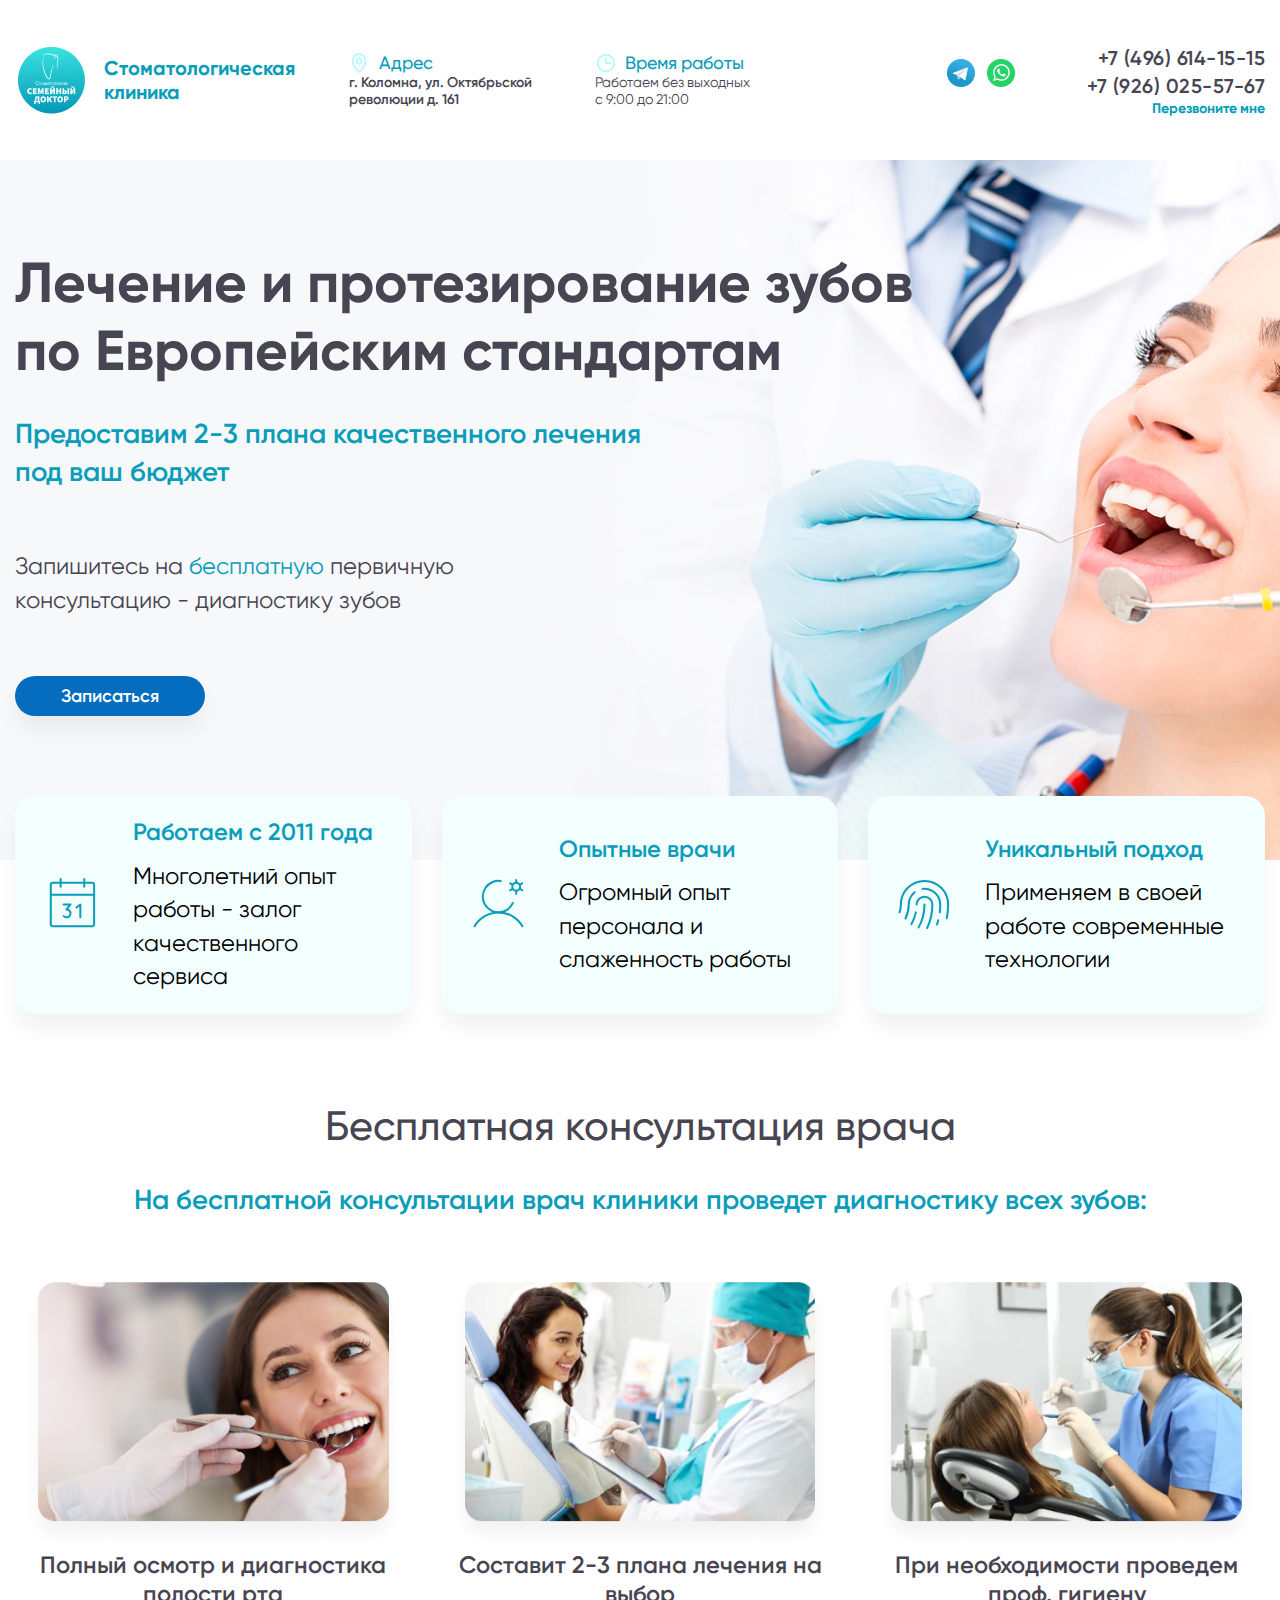
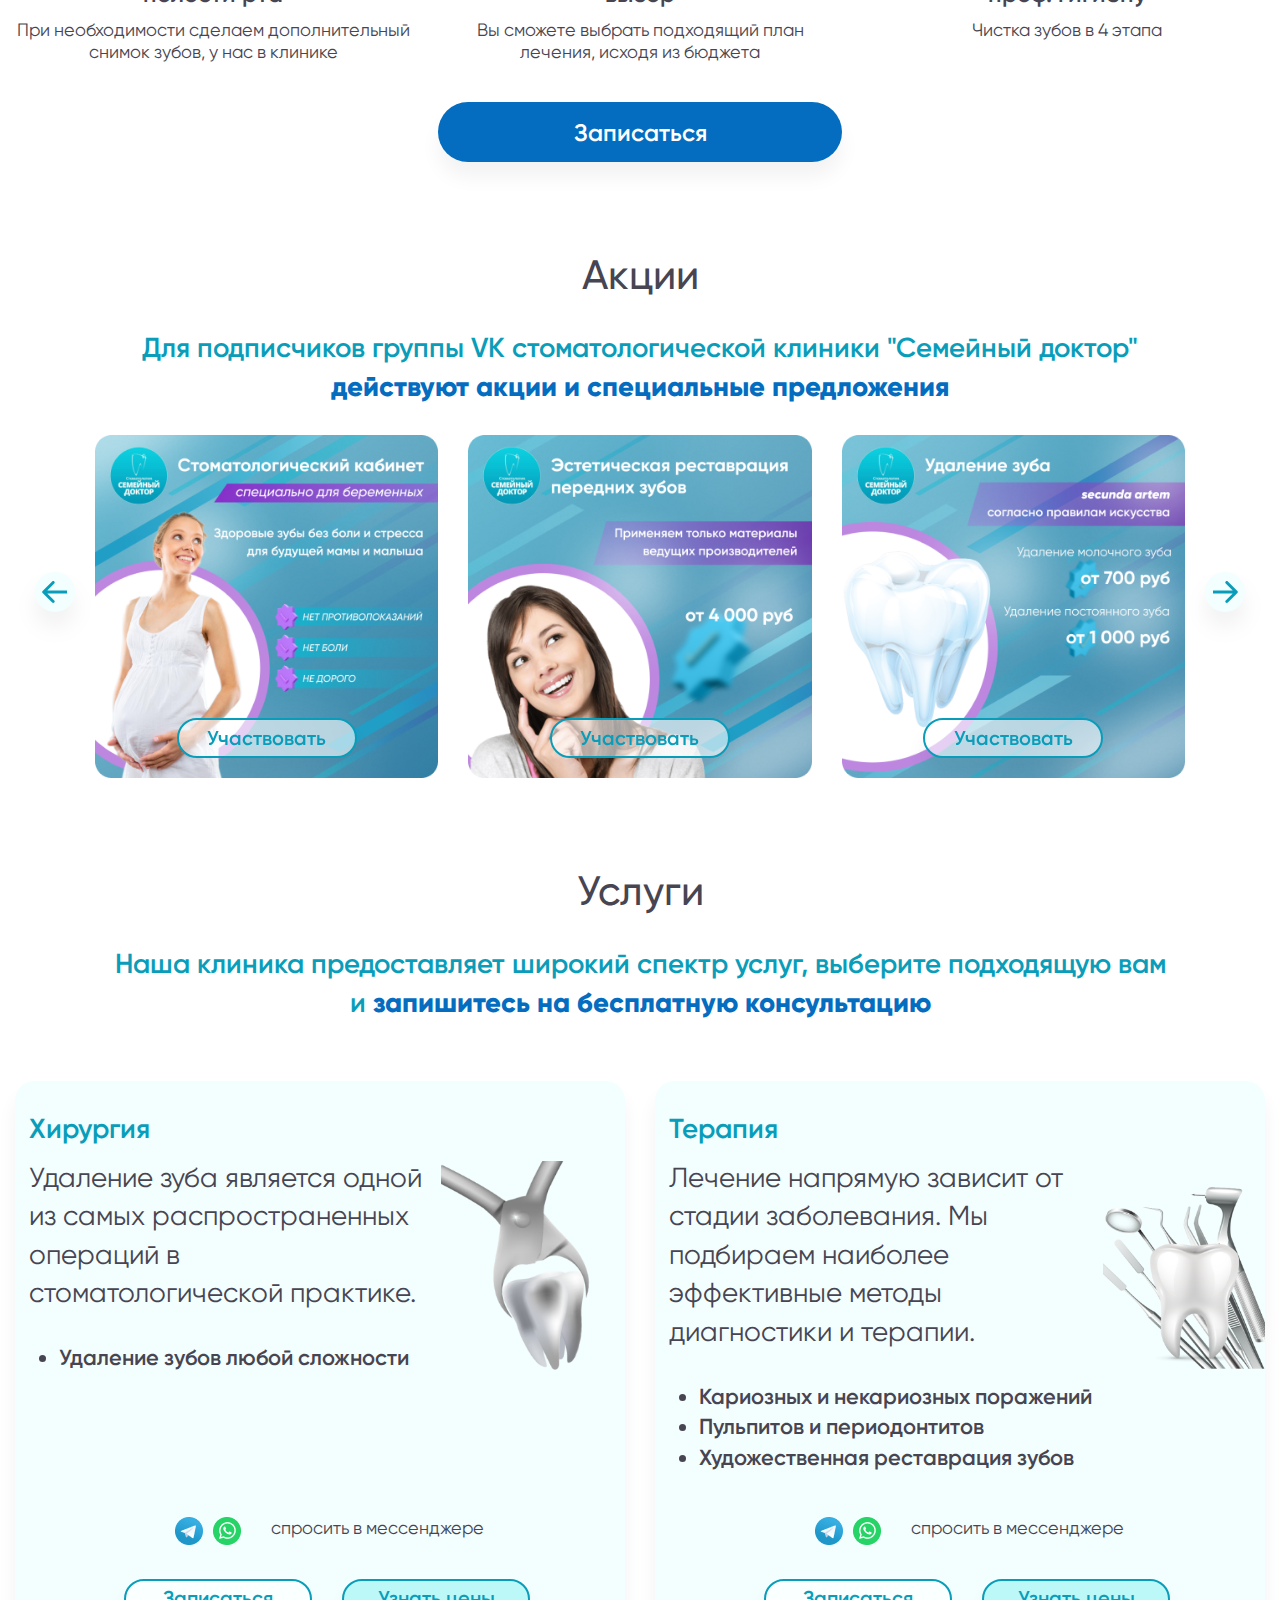
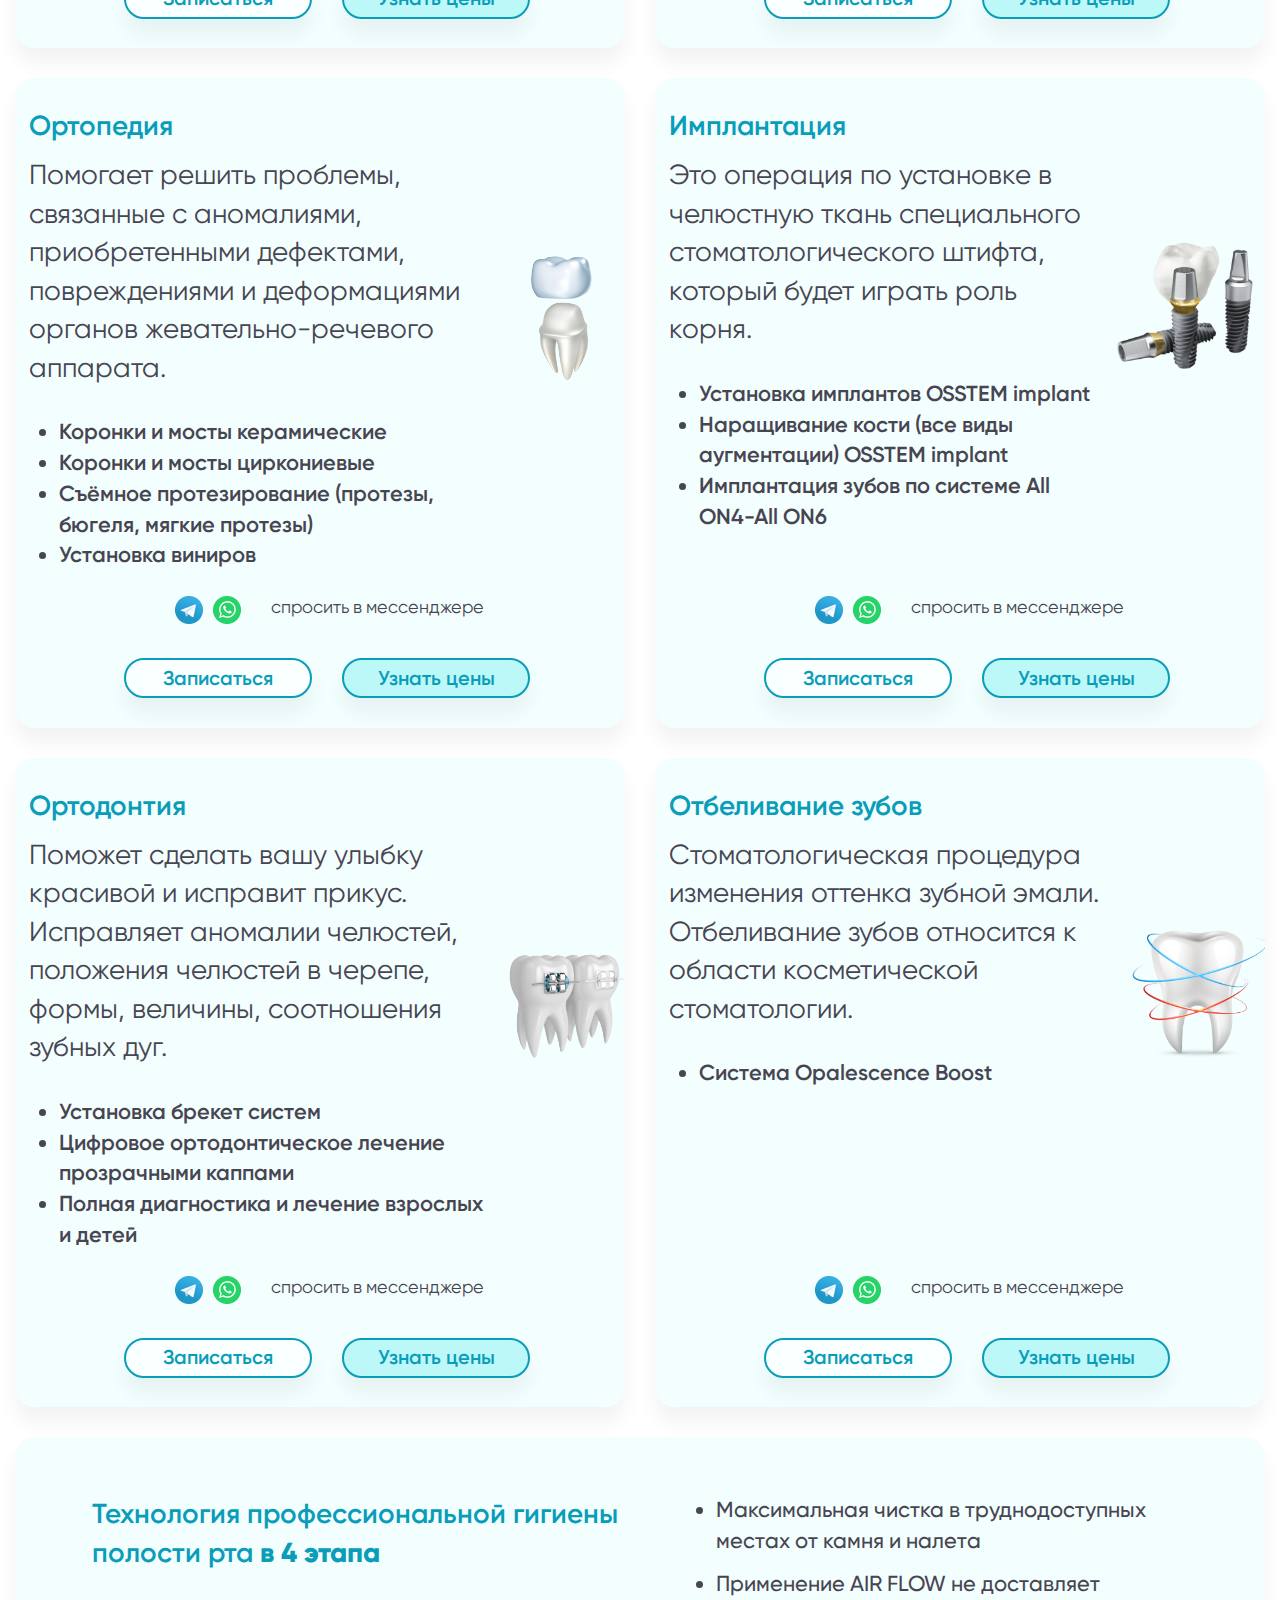
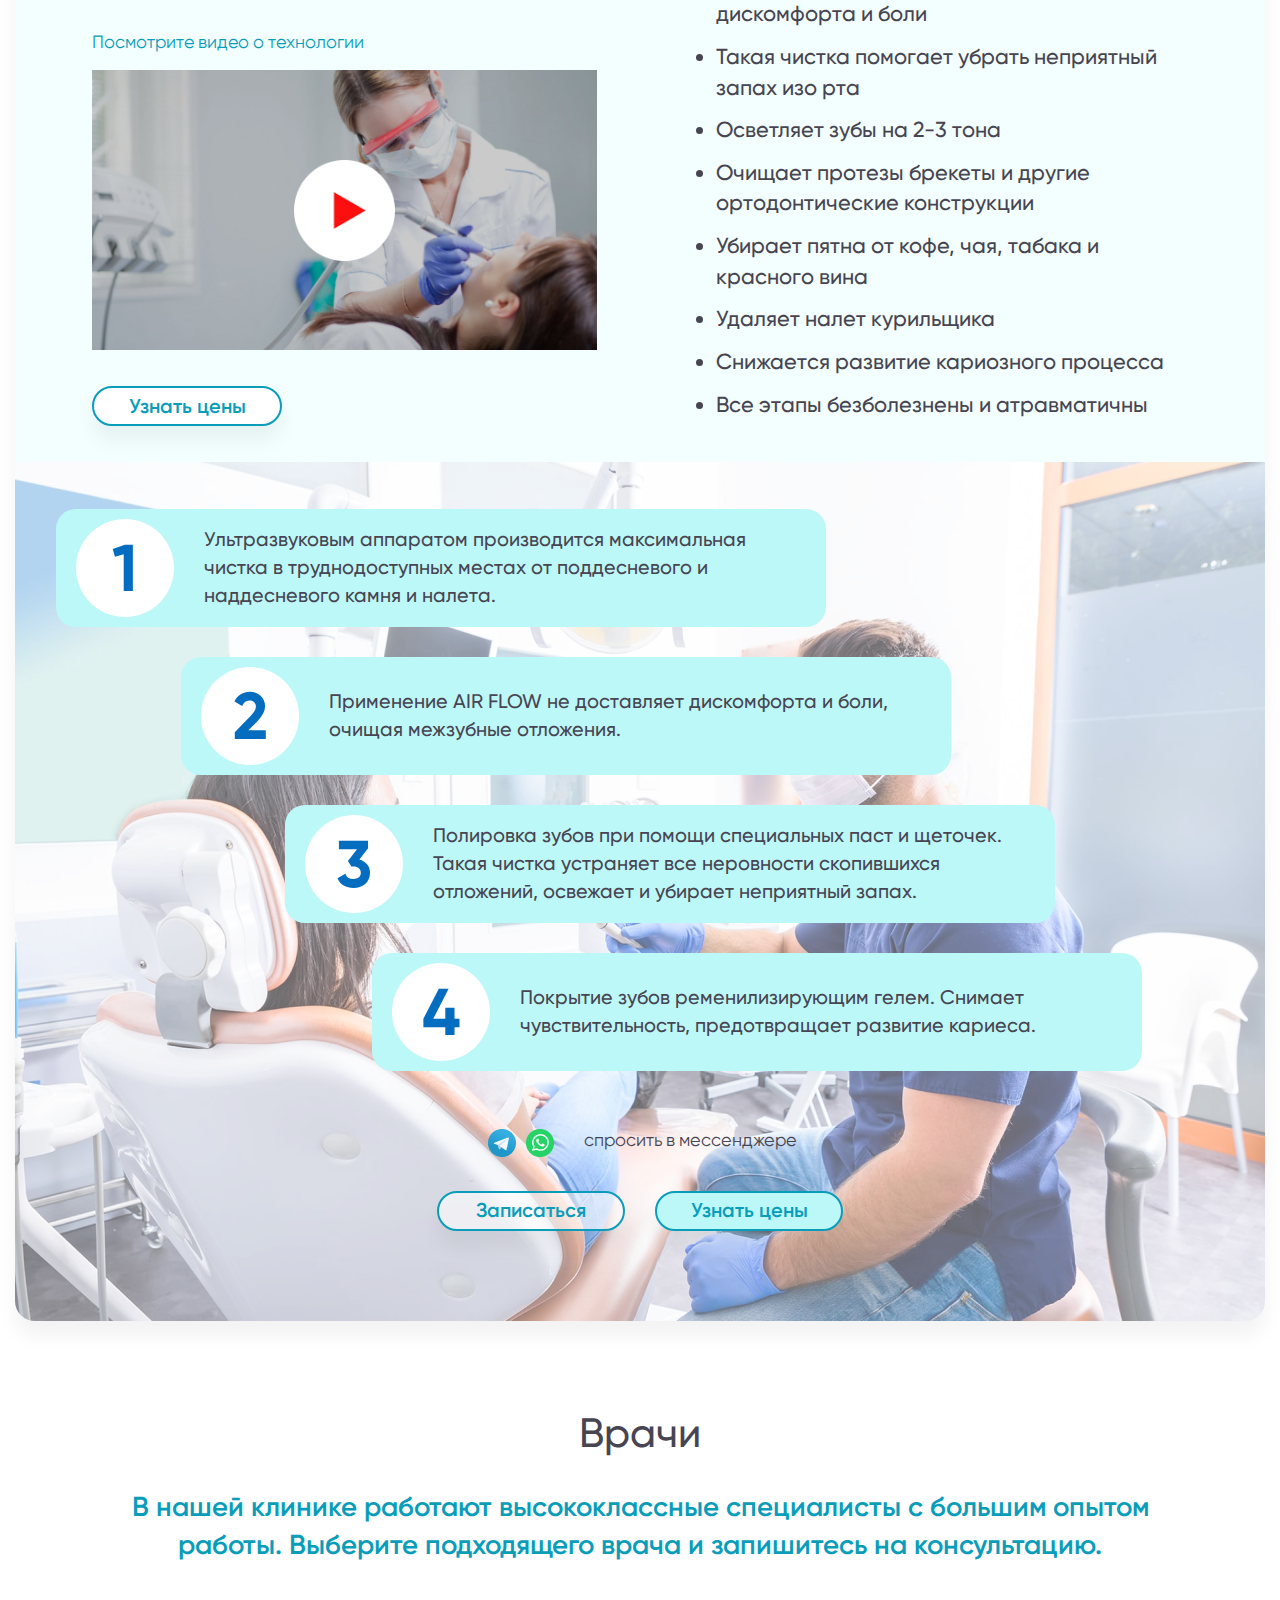
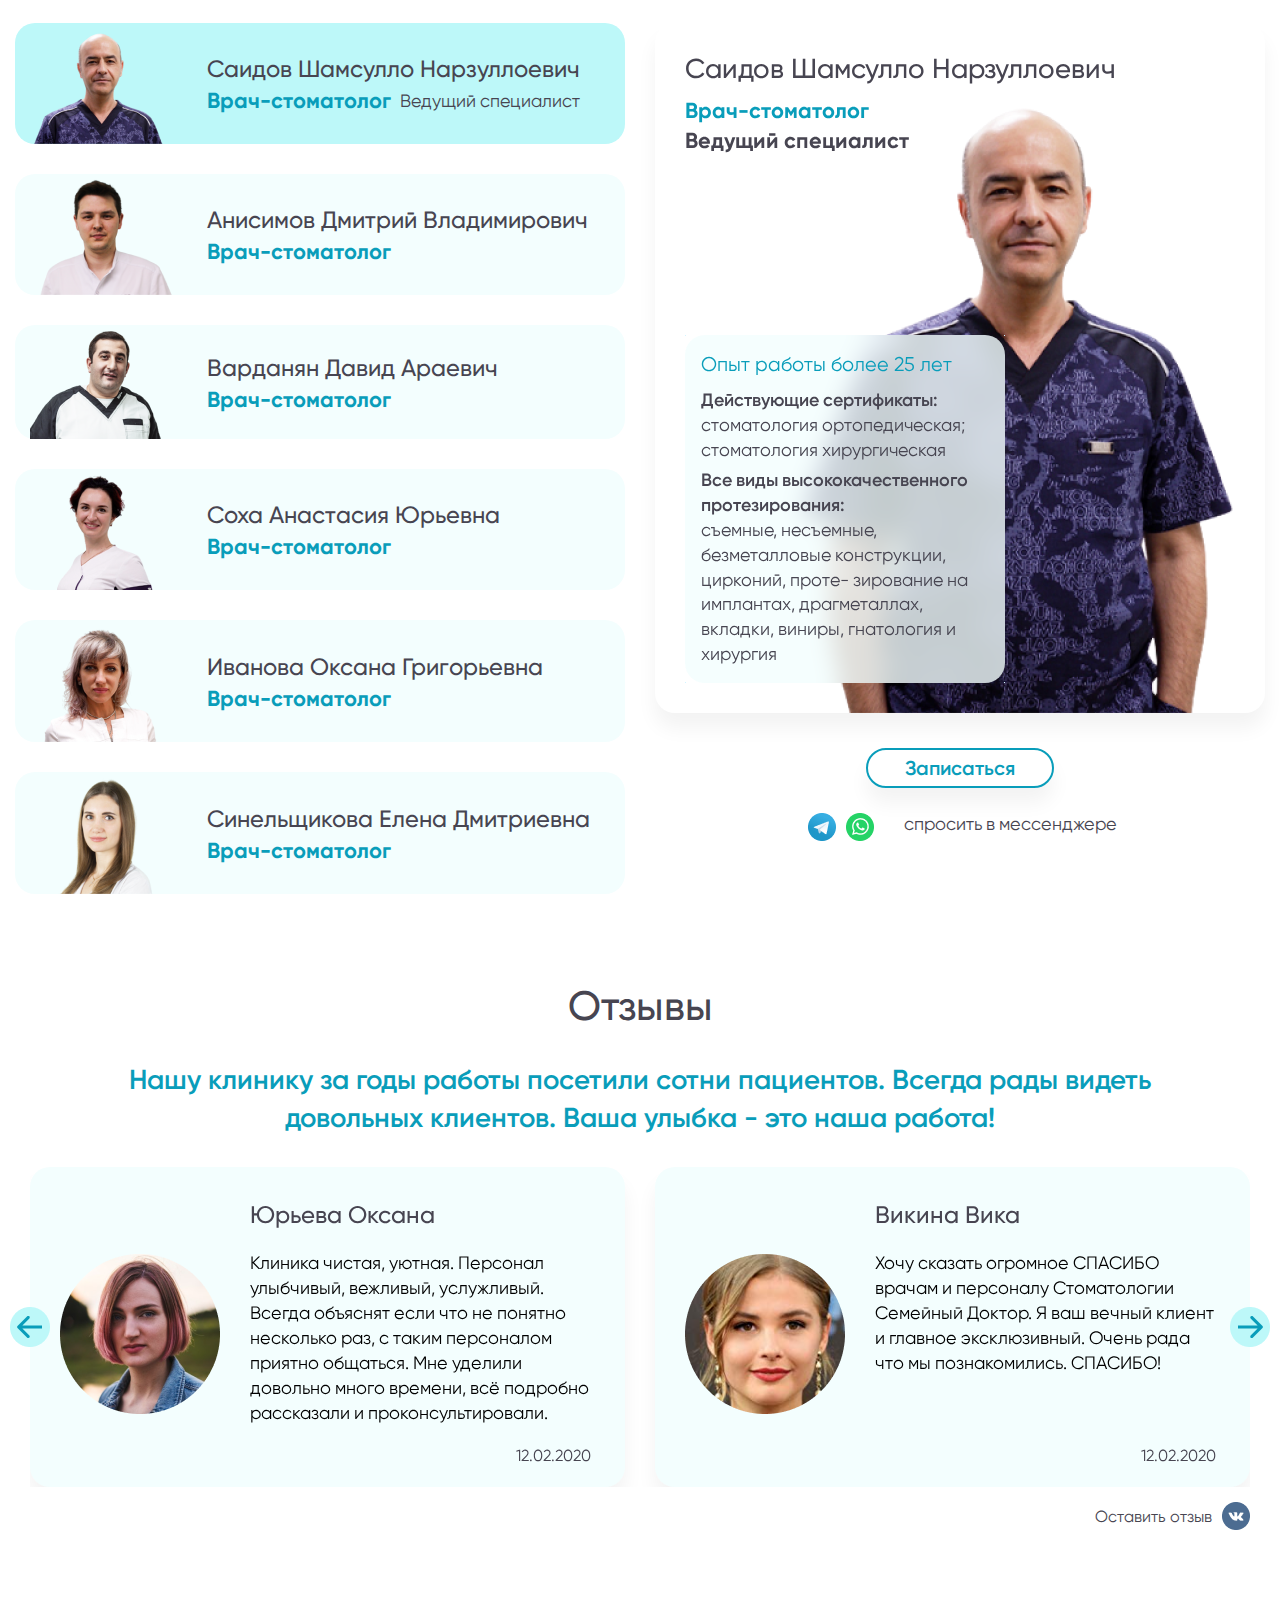
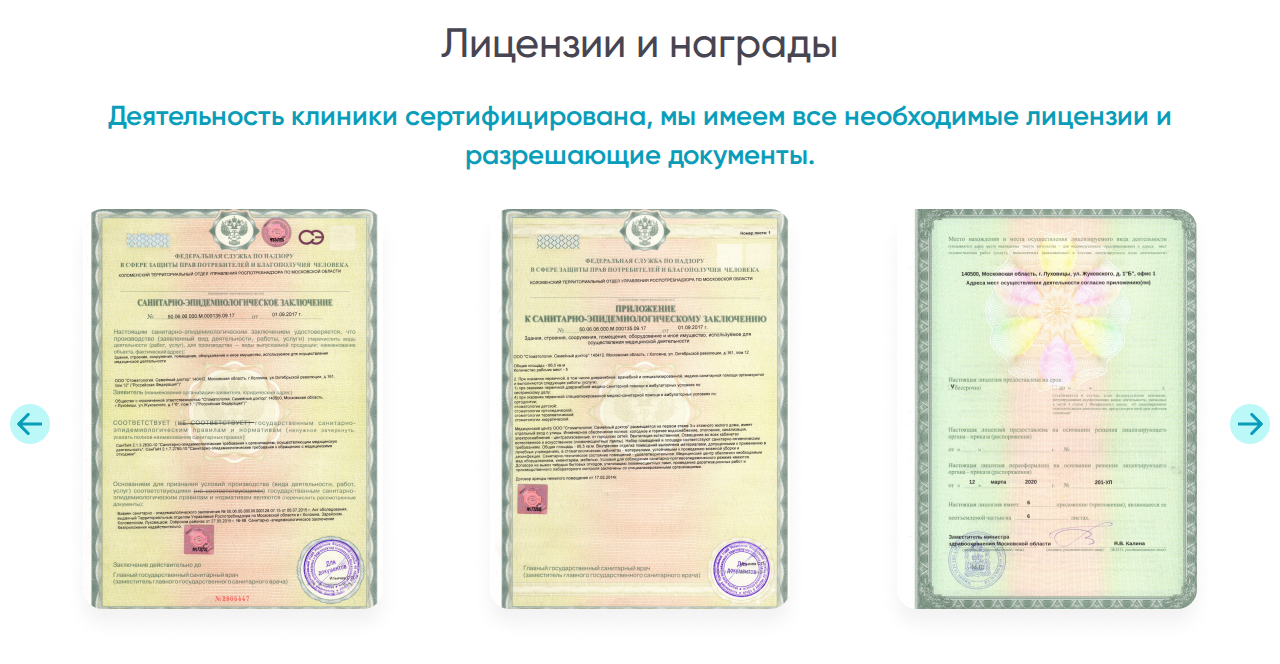
==== commit a2d3dddd: "commit" ====
--- a/index.html
+++ b/index.html
@@ -1 +1 @@
-<!doctype html><html lang="ru"><head><meta charset="UTF-8"><meta http-equiv="X-UA-Compatible" content="IE=edge"><meta name="viewport" content="width=device-width,initial-scale=1,user-scalable=no"><link rel="stylesheet" href="css/main.css"><link rel="stylesheet" href="css/swiper.css"><title>Dental Clinic</title></head><body><div class="wrapper"><header class="header"><div class="header__container container"><div class="header__logo"><img src="images/header/header-logo.png" alt="logo"><p>Стоматологическая клиника</p></div><div class="header__address"><div class="header__address-title">Адрес</div><div class="header__address-location">г. Коломна, ул. Октябрьской революции д. 161</div></div><div class="header__worktime"><div class="header__worktime-title">Время работы</div><div class="header__worktime-time">Работаем без выходных с 9:00 до 21:00</div></div><div class="header__feedback"><div class="header__messengers"><a href="#"><img src="images/header/header-telegram.png" alt="telegram"> </a><a href="#"><img src="images/header/header-whatsapp.png" alt="whatsapp"></a></div><div class="header__phones"><p>+7 (496) 614-15-15</p><p>+7 (926) 025-57-67</p><a class="header__phones-callme" href="#">Перезвоните мне</a></div></div><div class="menu__body-block"><div class="menu__body"></div></div><div class="menu__icon-block"><div class="menu__icon"><span></span></div></div></div></header><main class="main"><section class="preview"><img class="preview__bg-1" src="images/main/preview/preview-bg.jpg" alt=""> <img class="preview__bg-2" src="images/main/preview/preview-bg-2.jpg" alt=""><div class="preview__container container"><div class="preview__info"><div class="preview__title">Лечение и протезирование зубов по Европейским стандартам</div><div class="preview__subtitle">Предоставим 2-3 плана качественного лечения под ваш бюджет</div><div class="preview__propose">Запишитесь на <span>бесплатную</span> первичную консультацию - диагностику зубов</div><div class="preview__btn-block"><a href="#" class="preview__btn">Записаться</a></div></div><div class="preview__items"><div class="preview__item"><div class="preview__item-img"><img src="images/main/preview/preview-calendar.svg" alt="calendar"></div><div class="preview__item-info"><div class="preview__item-title">Работаем с 2011 года</div><div class="preview__item-description">Многолетний опыт работы - залог качественного сервиса</div></div></div><div class="preview__item"><div class="preview__item-img"><img src="images/main/preview/preview-user.svg" alt="user"></div><div class="preview__item-info"><div class="preview__item-title">Опытные врачи</div><div class="preview__item-description">Огромный опыт персонала и слаженность работы</div></div></div><div class="preview__item"><div class="preview__item-img"><img src="images/main/preview/preview-finger.svg" alt="finger"></div><div class="preview__item-info"><div class="preview__item-title">Уникальный подход</div><div class="preview__item-description">Применяем в своей работе современные технологии</div></div></div></div></div></section><section class="freeconsultation"><div class="freeconsultation__container container"><div class="freeconsultation__title section-title">Бесплатная консультация врача</div><div class="freeconsultation__subtitle section-subtitle">На бесплатной консультации врач клиники проведет диагностику всех зубов:</div><div class="freeconsultation__items"><div class="freeconsultation__item"><div class="freeconsultation__item-img"><img src="images/main/freeconsultation/freeconsultation-img-1.png" alt="image"></div><div class="freeconsultation__item-title">Полный осмотр и диагностика полости рта</div><div class="freeconsultation__item-description">При необходимости сделаем дополнительный снимок зубов, у нас в клинике</div></div><div class="freeconsultation__item"><div class="freeconsultation__item-img"><img src="images/main/freeconsultation/freeconsultation-img-2.png" alt="image"></div><div class="freeconsultation__item-title">Составит 2-3 плана лечения на выбор</div><div class="freeconsultation__item-description">Вы сможете выбрать подходящий план лечения, исходя из бюджета</div></div><div class="freeconsultation__item"><div class="freeconsultation__item-img"><img src="images/main/freeconsultation/freeconsultation-img-3.png" alt="image"></div><div class="freeconsultation__item-title">При необходимости проведем проф. гигиену</div><div class="freeconsultation__item-description">Чистка зубов в 4 этапа</div></div></div><div class="freeconsultation__btn-block"><a class="freeconsultation__btn" href="#">Записаться</a></div></div></section><section class="stock"><div class="stock__container container"><div class="stock__title-block"><div class="stock__title section-title">Акции</div><div class="stock__subtitle section-subtitle">Для подписчиков группы VK стоматологической клиники "Семейный доктор" <span>действуют акции и специальные предложения</span></div></div><div class="stock__proposes"><div class="stock__proposes-button stock__proposes-button_prev"><img src="images/main/stock/arrow-left.svg" alt=""></div><div class="stock__items-block swiper-container"><div class="stock__items swiper-wrapper"><div class="stock__item swiper-slide"><img src="images/main/stock/stock-img-1.png" alt="picture"> <a class="stock__item-btn" href="#">Участвовать</a></div><div class="stock__item swiper-slide"><img src="images/main/stock/stock-img-2.png" alt="picture"> <a class="stock__item-btn" href="#">Участвовать</a></div><div class="stock__item swiper-slide"><img src="images/main/stock/stock-img-3.png" alt="picture"> <a class="stock__item-btn" href="#">Участвовать</a></div><div class="stock__item swiper-slide"><img src="images/main/stock/stock-img-1.png" alt="picture"> <a class="stock__item-btn" href="#">Участвовать</a></div><div class="stock__item swiper-slide"><img src="images/main/stock/stock-img-2.png" alt="picture"> <a class="stock__item-btn" href="#">Участвовать</a></div><div class="stock__item swiper-slide"><img src="images/main/stock/stock-img-3.png" alt="picture"> <a class="stock__item-btn" href="#">Участвовать</a></div><div class="stock__item swiper-slide"><img src="images/main/stock/stock-img-1.png" alt="picture"> <a class="stock__item-btn" href="#">Участвовать</a></div><div class="stock__item swiper-slide"><img src="images/main/stock/stock-img-2.png" alt="picture"> <a class="stock__item-btn" href="#">Участвовать</a></div><div class="stock__item swiper-slide"><img src="images/main/stock/stock-img-3.png" alt="picture"> <a class="stock__item-btn" href="#">Участвовать</a></div></div></div><div class="stock__proposes-button stock__proposes-button_next"><img src="images/main/stock/arrow-right.svg" alt=""></div></div></div><div class="stock-popup"><div class="stock-popup__body"><img class="stock-popup__close" src="images/main/stock/close.svg" alt=""><div class="stock-popup__content"><div class="stock-popup__title">Для участия в акции подпишитесь на нашу группу в ВК<span>октакте</span></div><div class="stock-popup__btn-block"><a class="stock-popup__btn" href="#">Стать участником</a></div><div class="stock-popup__feedback"><a href=""><img src="images/main/stock/Telegram.png" alt="telegram"></a><a href=""><img src="images/main/stock/WhatsApp.png" alt="whatsapp"></a><span>спросить в мессенджере</span></div></div></div></div></section><section class="services"><div class="services__container container"><div class="services__title section-title">Услуги</div><div class="services__subtitle section-subtitle">Наша клиника предоставляет широкий спектр услуг, выберите подходящую вам и <span>запишитесь на бесплатную консультацию</span></div><div class="services__items"><div class="services__short-items"><div class="services__short-item"><div class="services__short-item-info"><div class="services__short-item-text"><div class="services__short-item-title">Хирургия</div><div class="services__short-item-description">Удаление зуба является одной из самых распространенных операций в стоматологической практике.</div><ul class="services__short-item-list"><li>Удаление зубов любой сложности</li></ul></div><div class="services__short-item-img"><img src="images/main/services/services-img-1.png" alt=""></div></div><div class="services__short-item-feedback"><a href="#"><img src="images/main/services/Telegram.png" alt="telegram"></a><a href="#"><img src="images/main/services/WhatsApp.png" alt="whatsapp"></a><span>спросить в мессенджере</span></div><div class="services__short-item-buttons"><a class="services__short-item-button services__short-item-button_connect" href="#">Записаться</a> <a class="services__short-item-button services__short-item-button_prices" href="#">Узнать цены</a></div></div><div class="services__short-item"><div class="services__short-item-info"><div class="services__short-item-text"><div class="services__short-item-title">Терапия</div><div class="services__short-item-description">Лечение напрямую зависит от стадии заболевания. Мы подбираем наиболее эффективные методы диагностики и терапии.</div><ul class="services__short-item-list"><li>Кариозных и некариозных поражений</li><li>Пульпитов и периодонтитов</li><li>Художественная реставрация зубов</li></ul></div><div class="services__short-item-img"><img src="images/main/services/services-img-2.png" alt=""></div></div><div class="services__short-item-feedback"><a href="#"><img src="images/main/services/Telegram.png" alt="telegram"></a><a href="#"><img src="images/main/services/WhatsApp.png" alt="whatsapp"></a><span>спросить в мессенджере</span></div><div class="services__short-item-buttons"><a class="services__short-item-button services__short-item-button_connect" href="#">Записаться</a> <a class="services__short-item-button services__short-item-button_prices" href="#">Узнать цены</a></div></div><div class="services__short-item"><div class="services__short-item-info"><div class="services__short-item-text"><div class="services__short-item-title">Ортопедия</div><div class="services__short-item-description">Помогает решить проблемы, связанные с аномалиями, приобретенными дефектами, повреждениями и деформациями органов жевательно-речевого аппарата.</div><ul class="services__short-item-list"><li>Коронки и мосты керамические</li><li>Коронки и мосты циркониевые</li><li>Съёмное протезирование (протезы, бюгеля, мягкие протезы)</li><li>Установка виниров</li></ul></div><div class="services__short-item-img"><img src="images/main/services/services-img-3.png" alt=""></div></div><div class="services__short-item-feedback"><a href="#"><img src="images/main/services/Telegram.png" alt="telegram"></a><a href="#"><img src="images/main/services/WhatsApp.png" alt="whatsapp"></a><span>спросить в мессенджере</span></div><div class="services__short-item-buttons"><a class="services__short-item-button services__short-item-button_connect" href="#">Записаться</a> <a class="services__short-item-button services__short-item-button_prices" href="#">Узнать цены</a></div></div><div class="services__short-item"><div class="services__short-item-info"><div class="services__short-item-text"><div class="services__short-item-title">Имплантация</div><div class="services__short-item-description">Это операция по установке в челюстную ткань специального стоматологического штифта, который будет играть роль корня.</div><ul class="services__short-item-list"><li>Установка имплантов OSSTEM implant</li><li>Наращивание кости (все виды аугментации) OSSTEM implant</li><li>Имплантация зубов по системе All ON4-All ON6</li></ul></div><div class="services__short-item-img"><img src="images/main/services/services-img-4.png" alt=""></div></div><div class="services__short-item-feedback"><a href="#"><img src="images/main/services/Telegram.png" alt="telegram"></a><a href="#"><img src="images/main/services/WhatsApp.png" alt="whatsapp"></a><span>спросить в мессенджере</span></div><div class="services__short-item-buttons"><a class="services__short-item-button services__short-item-button_connect" href="#">Записаться</a> <a class="services__short-item-button services__short-item-button_prices" href="#">Узнать цены</a></div></div><div class="services__short-item"><div class="services__short-item-info"><div class="services__short-item-text"><div class="services__short-item-title">Ортодонтия</div><div class="services__short-item-description">Поможет сделать вашу улыбку красивой и исправит прикус. Исправляет аномалии челюстей, положения челюстей в черепе, формы, величины, соотношения зубных дуг.</div><ul class="services__short-item-list"><li>Установка брекет систем</li><li>Цифровое ортодонтическое лечение прозрачными каппами</li><li>Полная диагностика и лечение взрослых и детей</li></ul></div><div class="services__short-item-img"><img src="images/main/services/services-img-5.png" alt=""></div></div><div class="services__short-item-feedback"><a href="#"><img src="images/main/services/Telegram.png" alt="telegram"></a><a href="#"><img src="images/main/services/WhatsApp.png" alt="whatsapp"></a><span>спросить в мессенджере</span></div><div class="services__short-item-buttons"><a class="services__short-item-button services__short-item-button_connect" href="#">Записаться</a> <a class="services__short-item-button services__short-item-button_prices" href="#">Узнать цены</a></div></div><div class="services__short-item"><div class="services__short-item-info"><div class="services__short-item-text"><div class="services__short-item-title">Отбеливание зубов</div><div class="services__short-item-description">Стоматологическая процедура изменения оттенка зубной эмали. Отбеливание зубов относится к области косметической стоматологии.</div><ul class="services__short-item-list"><li>Система Opalescence Boost</li></ul></div><div class="services__short-item-img"><img src="images/main/services/services-img-6.png" alt=""></div></div><div class="services__short-item-feedback"><a href="#"><img src="images/main/services/Telegram.png" alt="telegram"></a><a href="#"><img src="images/main/services/WhatsApp.png" alt="whatsapp"></a><span>спросить в мессенджере</span></div><div class="services__short-item-buttons"><a class="services__short-item-button services__short-item-button_connect" href="#">Записаться</a> <a class="services__short-item-button services__short-item-button_prices" href="#">Узнать цены</a></div></div></div><div class="services__big-item"><div class="services__big-item-columns"><div class="services__big-item-column"><div class="services__big-item-column-title">Технология профессиональной гигиены полости рта <span>в 4 этапа</span></div><div class="services__big-item-column-video-block"><div class="services__big-item-column-video-title">Посмотрите видео о технологии</div><div class="services__big-item-column-video"><img src="images/main/services/video.jpg" alt="video"></div></div><div class="services__big-item-column-btn-block"><a class="services__big-item-column-btn" href="#">Узнать цены</a></div></div><div class="services__big-item-column"><ul class="services__big-item-column-list"><li>Максимальная чистка в труднодоступных местах от камня и налета</li><li>Применение AIR FLOW не доставляет дискомфорта и боли</li><li>Такая чистка помогает убрать неприятный запах изо рта</li><li>Осветляет зубы на 2-3 тона</li><li>Очищает протезы брекеты и другие ортодонтические конструкции</li><li>Убирает пятна от кофе, чая, табака и красного вина</li><li>Удаляет налет курильщика</li><li>Снижается развитие кариозного процесса</li><li>Все этапы безболезнены и атравматичны</li></ul></div></div><div class="services__big-item-steps"><img class="services__big-item-steps-bg" src="images/main/services/steps-bg.png" alt=""><div class="services__big-item-steps-info"><div class="services__big-item-steps-item"><div class="services__big-item-steps-item-count"><p>1</p></div><div class="services__big-item-steps-item-description">Ультразвуковым аппаратом производится максимальная чистка в труднодоступных местах от поддесневого и наддесневого камня и налета.</div></div><div class="services__big-item-steps-item"><div class="services__big-item-steps-item-count"><p>2</p></div><div class="services__big-item-steps-item-description">Применение AIR FLOW не доставляет дискомфорта и боли, очищая межзубные отложения.</div></div><div class="services__big-item-steps-item"><div class="services__big-item-steps-item-count"><p>3</p></div><div class="services__big-item-steps-item-description">Полировка зубов при помощи специальных паст и щеточек. Такая чистка устраняет все неровности скопившихся отложений, освежает и убирает неприятный запах.</div></div><div class="services__big-item-steps-item"><div class="services__big-item-steps-item-count"><p>4</p></div><div class="services__big-item-steps-item-description">Покрытие зубов ременилизирующим гелем. Снимает чувствительность, предотвращает развитие кариеса.</div></div></div><div class="services__big-item-steps-feedback"><a href="#"><img src="images/main/services/Telegram.png" alt="telegram"></a><a href="#"><img src="images/main/services/WhatsApp.png" alt="whatsapp"></a><span>спросить в мессенджере</span></div><div class="services__big-item-steps-buttons"><a class="services__big-item-steps-button services__big-item-steps-button_connect" href="#">Записаться</a> <a class="services__big-item-steps-button services__big-item-steps-button_prices" href="#">Узнать цены</a></div></div></div></div></div><div class="services-popup"><div class="services-popup__body"><img class="services-popup__close" src="images/main/stock/close.svg" alt=""><div class="services-popup__content"><div class="services-popup__title">Скачайте прайс-лист и ознакомьтесь с ценами</div><div class="services-popup__file"><img src="images/main/services/file.png" alt="File"></div><div class="services-popup__btn-block"><a class="services-popup__btn" href="images/main/preview/preview-user.svg" download>Скачать</a></div><div class="services-popup__feedback"><a href=""><img src="images/main/stock/Telegram.png" alt="telegram"></a><a href=""><img src="images/main/stock/WhatsApp.png" alt="whatsapp"></a><span>спросить в мессенджере</span></div></div></div></div></section><section class="doctors"><div class="container doctors__container"><div class="doctors__title-block"><div class="section-title doctors__title">Врачи</div><div class="section-subtitle doctors__subtitle">В нашей клинике работают высококлассные специалисты с большим опытом работы. Выберите подходящего врача и запишитесь на консультацию.</div></div><div class="doctors__persons"><div class="doctors__persons-items tabs-nav"><div class="doctors__persons-item is-active" data-tab-name="tab-1"><div class="doctors__persons-item-img"><img src="images/main/doctors/doctor-1.png" alt="image"></div><div class="doctors__persons-item-info"><div class="doctors__persons-item-info-name">Саидов Шамсулло Нарзуллоевич</div><div class="doctors__persons-item-info-position">Врач-стоматолог <span>Ведущий специалист</span></div></div></div><div class="doctors__persons-item" data-tab-name="tab-2"><div class="doctors__persons-item-img"><img src="images/main/doctors/doctor-2.png" alt="image"></div><div class="doctors__persons-item-info"><div class="doctors__persons-item-info-name">Анисимов Дмитрий Владимирович</div><div class="doctors__persons-item-info-position">Врач-стоматолог</div></div></div><div class="doctors__persons-item" data-tab-name="tab-3"><div class="doctors__persons-item-img"><img src="images/main/doctors/doctor-3.png" alt="image"></div><div class="doctors__persons-item-info"><div class="doctors__persons-item-info-name">Варданян Давид Араевич</div><div class="doctors__persons-item-info-position">Врач-стоматолог</div></div></div><div class="doctors__persons-item" data-tab-name="tab-4"><div class="doctors__persons-item-img"><img src="images/main/doctors/doctor-4.png" alt="image"></div><div class="doctors__persons-item-info"><div class="doctors__persons-item-info-name">Соха Анастасия Юрьевна</div><div class="doctors__persons-item-info-position">Врач-стоматолог</div></div></div><div class="doctors__persons-item" data-tab-name="tab-5"><div class="doctors__persons-item-img"><img src="images/main/doctors/doctor-5.png" alt="image"></div><div class="doctors__persons-item-info"><div class="doctors__persons-item-info-name">Иванова Оксана Григорьевна</div><div class="doctors__persons-item-info-position">Врач-стоматолог</div></div></div><div class="doctors__persons-item" data-tab-name="tab-6"><div class="doctors__persons-item-img"><img src="images/main/doctors/doctor-6.png" alt="image"></div><div class="doctors__persons-item-info"><div class="doctors__persons-item-info-name">Синельщикова Елена Дмитриевна</div><div class="doctors__persons-item-info-position">Врач-стоматолог</div></div></div></div><div class="doctors__persons-description"><div class="doctors__persons-description-items tabs-content"><div class="doctors__persons-description-item is-active tab-1"><img class="doctors__persons-description-item-bg" src="images/main/doctors/doctor-1b.png" alt="image"><div class="doctors__persons-description-item-info"><div class="doctors__persons-description-item-info-name">Саидов Шамсулло Нарзуллоевич</div><div class="doctors__persons-description-item-info-position"><p>Врач-стоматолог</p><span>Ведущий специалист</span></div></div><div class="doctors__persons-description-item-experience"><div class="doctors__persons-description-item-experience-age">Опыт работы более 25 лет</div><div class="doctors__persons-description-item-experience-details"><span>Действующие сертификаты:</span> стоматология ортопедическая; стоматология хирургическая <span>Все виды высококачественного протезирования:</span> съемные, несъемные, безметалловые конструкции, цирконий, проте- зирование на имплантах, драгметаллах, вкладки, виниры, гнатология и хирургия</div></div></div><div class="doctors__persons-description-item tab-2"><img class="doctors__persons-description-item-bg" src="images/main/doctors/doctor-2b.png" alt="image"><div class="doctors__persons-description-item-info"><div class="doctors__persons-description-item-info-name">Анисимов Дмитрий Владимирович</div><div class="doctors__persons-description-item-info-position">Врач-стоматолог</div></div><div class="doctors__persons-description-item-experience"><div class="doctors__persons-description-item-experience-age">Опыт работы более 5 лет</div><div class="doctors__persons-description-item-experience-details"><span>Действующие сертификаты:</span> стоматология общей практики; стоматология хирургическая <span>Направленность:</span> имплантация, пародонтология, удаление зубов любой сложности</div></div></div><div class="doctors__persons-description-item tab-3"><img class="doctors__persons-description-item-bg" src="images/main/doctors/doctor-3b.png" alt="image"><div class="doctors__persons-description-item-info"><div class="doctors__persons-description-item-info-name">Варданян Давид Араевич</div><div class="doctors__persons-description-item-info-position">Врач-стоматолог</div></div><div class="doctors__persons-description-item-experience"><div class="doctors__persons-description-item-experience-age">Опыт работы более 5 лет</div><div class="doctors__persons-description-item-experience-details"><span>Действующие сертификаты:</span> стоматология общей практики; стоматология хирургическая <span>Направленность:</span> протезирование зубов, хирургическое удаление, терапевтическое лечение и отбеливание</div></div></div><div class="doctors__persons-description-item tab-4"><img class="doctors__persons-description-item-bg" src="images/main/doctors/doctor-4b.png" alt="image"><div class="doctors__persons-description-item-info"><div class="doctors__persons-description-item-info-name">Соха Анастасия Юрьевна</div><div class="doctors__persons-description-item-info-position">Врач-стоматолог</div></div><div class="doctors__persons-description-item-experience"><div class="doctors__persons-description-item-experience-age">Опыт работы более 10 лет</div><div class="doctors__persons-description-item-experience-details"><span>Действующие сертификаты:</span> стоматология общей практики; стоматология терапевтическая; стоматология ортодонтическая <span>Направленность:</span> терапевтическое лечение, эстетическая реставрация зубов и исправление прикуса любой сложности</div></div></div><div class="doctors__persons-description-item tab-5"><img class="doctors__persons-description-item-bg" src="images/main/doctors/doctor-5b.png" alt="image"><div class="doctors__persons-description-item-info"><div class="doctors__persons-description-item-info-name">Иванова Оксана Григорьевна</div><div class="doctors__persons-description-item-info-position">Врач-стоматолог</div></div><div class="doctors__persons-description-item-experience"><div class="doctors__persons-description-item-experience-age">Опыт работы более 20 лет</div><div class="doctors__persons-description-item-experience-details"><span>Действующие сертификаты:</span> стоматология общей практики; стоматология ортопедическая <span>Направленность:</span> терапевтическое лечение, все виды протезирования, хирургическое удаление зубов</div></div></div><div class="doctors__persons-description-item tab-6"><img class="doctors__persons-description-item-bg" src="images/main/doctors/doctor-6b.png" alt="image"><div class="doctors__persons-description-item-info"><div class="doctors__persons-description-item-info-name">Синельщикова Елена Дмитриевна</div><div class="doctors__persons-description-item-info-position">Врач-стоматолог</div></div><div class="doctors__persons-description-item-experience"><div class="doctors__persons-description-item-experience-age">Опыт работы более 5 лет</div><div class="doctors__persons-description-item-experience-details"><span>Действующие сертификаты:</span> стоматология общей практики; стоматология хирургическая <span>Направленность:</span> терапевтическое лечение, эстетическая реставрация, хирургическое удаление зубов , профессиональная гигиена и отбеливание</div></div></div></div><div class="doctors__persons-description-btn-block"><a class="doctors__persons-description-btn" href="#">Записаться</a></div><div class="doctors__persons-description-feedback"><a href="#"><img src="images/Telegram.png" alt="telegram"></a><a href="#"><img src="images/WhatsApp.png" alt="whatsapp"></a><span>спросить в мессенджере</span></div></div></div></div></section><section class="reviews"><div class="reviews__container container"><div class="reviews__title-block"><div class="section-title reviews__title">Отзывы</div><div class="section-subtitle reviews__subtitle">Нашу клинику за годы работы посетили сотни пациентов. Всегда рады видеть довольных клиентов. Ваша улыбка - это наша работа!</div></div><div class="reviews__block"><div class="reviews__arrow reviews__arrow_left"><img src="images/main/reviews/arrow-left.png" alt=""></div><div class="reviews__items-block swiper-container"><div class="reviews__items swiper-wrapper"><div class="reviews__item swiper-slide"><div class="reviews__item-img"><img src="images/main/reviews/reviews-img-1.png" alt="img"></div><div class="reviews__item-info"><div class="reviews__item-info-name">Юрьева Оксана</div><div class="reviews__item-info-description">Клиника чистая, уютная. Персонал улыбчивый, вежливый, услужливый. Всегда объяснят если что не понятно несколько раз, с таким персоналом приятно общаться. Мне уделили довольно много времени, всё подробно рассказали и проконсультировали.</div><div class="reviews__item-info-date">12.02.2020</div></div></div><div class="reviews__item swiper-slide"><div class="reviews__item-img"><img src="images/main/reviews/reviews-img-2.png" alt="img"></div><div class="reviews__item-info"><div class="reviews__item-info-name">Викина Вика</div><div class="reviews__item-info-description">Хочу сказать огромное СПАСИБО врачам и персоналу Стоматологии Семейный Доктор. Я ваш вечный клиент и главное эксклюзивный. Очень рада что мы познакомились. СПАСИБО!</div><div class="reviews__item-info-date">12.02.2020</div></div></div><div class="reviews__item swiper-slide"><div class="reviews__item-img"><img src="images/main/reviews/reviews-img-1.png" alt="img"></div><div class="reviews__item-info"><div class="reviews__item-info-name">Юрьева Оксана</div><div class="reviews__item-info-description">Клиника чистая, уютная. Персонал улыбчивый, вежливый, услужливый. Всегда объяснят если что не понятно несколько раз, с таким персоналом приятно общаться. Мне уделили довольно много времени, всё подробно рассказали и проконсультировали.</div><div class="reviews__item-info-date">12.02.2020</div></div></div><div class="reviews__item swiper-slide"><div class="reviews__item-img"><img src="images/main/reviews/reviews-img-2.png" alt="img"></div><div class="reviews__item-info"><div class="reviews__item-info-name">Викина Вика</div><div class="reviews__item-info-description">Хочу сказать огромное СПАСИБО врачам и персоналу Стоматологии Семейный Доктор. Я ваш вечный клиент и главное эксклюзивный. Очень рада что мы познакомились. СПАСИБО!</div><div class="reviews__item-info-date">12.02.2020</div></div></div></div></div><div class="reviews__arrow reviews__arrow_right"><img src="images/main/reviews/arrow-right.png" alt=""></div></div><div class="reviews__write-block"><a href="#" class="reviews__write">Оставить отзыв <img src="images/main/reviews/VK.png" alt=""></a></div></div></section></main><footer class="footer"></footer></div><script src="js/swiper.js"></script><script src="js/main.js"></script></body></html>+<!doctype html><html lang="ru"><head><meta charset="UTF-8"><meta http-equiv="X-UA-Compatible" content="IE=edge"><meta name="viewport" content="width=device-width,initial-scale=1,user-scalable=no"><link rel="stylesheet" href="css/main.css"><link rel="stylesheet" href="css/swiper.css"><title>Dental Clinic</title></head><body><div class="wrapper"><header class="header"><div class="header__container container"><div class="header__logo"><img src="images/header/header-logo.png" alt="logo"><p>Стоматологическая клиника</p></div><div class="header__address"><div class="header__address-title">Адрес</div><div class="header__address-location">г. Коломна, ул. Октябрьской революции д. 161</div></div><div class="header__worktime"><div class="header__worktime-title">Время работы</div><div class="header__worktime-time">Работаем без выходных с 9:00 до 21:00</div></div><div class="header__feedback"><div class="header__messengers"><a href="#"><img src="images/header/header-telegram.png" alt="telegram"> </a><a href="#"><img src="images/header/header-whatsapp.png" alt="whatsapp"></a></div><div class="header__phones"><p>+7 (496) 614-15-15</p><p>+7 (926) 025-57-67</p><a class="header__phones-callme" href="#">Перезвоните мне</a></div></div><div class="menu__body-block"><div class="menu__body"></div></div><div class="menu__icon-block"><div class="menu__icon"><span></span></div></div></div></header><main class="main"><section class="preview"><img class="preview__bg-1" src="images/main/preview/preview-bg.jpg" alt=""> <img class="preview__bg-2" src="images/main/preview/preview-bg-2.jpg" alt=""><div class="preview__container container"><div class="preview__info"><div class="preview__title">Лечение и протезирование зубов по Европейским стандартам</div><div class="preview__subtitle">Предоставим 2-3 плана качественного лечения под ваш бюджет</div><div class="preview__propose">Запишитесь на <span>бесплатную</span> первичную консультацию - диагностику зубов</div><div class="preview__btn-block"><a href="#" class="preview__btn">Записаться</a></div></div><div class="preview__items"><div class="preview__item"><div class="preview__item-img"><img src="images/main/preview/preview-calendar.svg" alt="calendar"></div><div class="preview__item-info"><div class="preview__item-title">Работаем с 2011 года</div><div class="preview__item-description">Многолетний опыт работы - залог качественного сервиса</div></div></div><div class="preview__item"><div class="preview__item-img"><img src="images/main/preview/preview-user.svg" alt="user"></div><div class="preview__item-info"><div class="preview__item-title">Опытные врачи</div><div class="preview__item-description">Огромный опыт персонала и слаженность работы</div></div></div><div class="preview__item"><div class="preview__item-img"><img src="images/main/preview/preview-finger.svg" alt="finger"></div><div class="preview__item-info"><div class="preview__item-title">Уникальный подход</div><div class="preview__item-description">Применяем в своей работе современные технологии</div></div></div></div></div></section><section class="freeconsultation"><div class="freeconsultation__container container"><div class="freeconsultation__title section-title">Бесплатная консультация врача</div><div class="freeconsultation__subtitle section-subtitle">На бесплатной консультации врач клиники проведет диагностику всех зубов:</div><div class="freeconsultation__items"><div class="freeconsultation__item"><div class="freeconsultation__item-img"><img src="images/main/freeconsultation/freeconsultation-img-1.png" alt="image"></div><div class="freeconsultation__item-title">Полный осмотр и диагностика полости рта</div><div class="freeconsultation__item-description">При необходимости сделаем дополнительный снимок зубов, у нас в клинике</div></div><div class="freeconsultation__item"><div class="freeconsultation__item-img"><img src="images/main/freeconsultation/freeconsultation-img-2.png" alt="image"></div><div class="freeconsultation__item-title">Составит 2-3 плана лечения на выбор</div><div class="freeconsultation__item-description">Вы сможете выбрать подходящий план лечения, исходя из бюджета</div></div><div class="freeconsultation__item"><div class="freeconsultation__item-img"><img src="images/main/freeconsultation/freeconsultation-img-3.png" alt="image"></div><div class="freeconsultation__item-title">При необходимости проведем проф. гигиену</div><div class="freeconsultation__item-description">Чистка зубов в 4 этапа</div></div></div><div class="freeconsultation__btn-block"><a class="freeconsultation__btn" href="#">Записаться</a></div></div></section><section class="stock"><div class="stock__container container"><div class="stock__title-block"><div class="stock__title section-title">Акции</div><div class="stock__subtitle section-subtitle">Для подписчиков группы VK стоматологической клиники "Семейный доктор" <span>действуют акции и специальные предложения</span></div></div><div class="stock__proposes"><div class="stock__proposes-button stock__proposes-button_prev"><img src="images/main/stock/arrow-left.svg" alt=""></div><div class="stock__items-block swiper-container"><div class="stock__items swiper-wrapper"><div class="stock__item swiper-slide"><img src="images/main/stock/stock-img-1.png" alt="picture"> <a class="stock__item-btn" href="#">Участвовать</a></div><div class="stock__item swiper-slide"><img src="images/main/stock/stock-img-2.png" alt="picture"> <a class="stock__item-btn" href="#">Участвовать</a></div><div class="stock__item swiper-slide"><img src="images/main/stock/stock-img-3.png" alt="picture"> <a class="stock__item-btn" href="#">Участвовать</a></div><div class="stock__item swiper-slide"><img src="images/main/stock/stock-img-1.png" alt="picture"> <a class="stock__item-btn" href="#">Участвовать</a></div><div class="stock__item swiper-slide"><img src="images/main/stock/stock-img-2.png" alt="picture"> <a class="stock__item-btn" href="#">Участвовать</a></div><div class="stock__item swiper-slide"><img src="images/main/stock/stock-img-3.png" alt="picture"> <a class="stock__item-btn" href="#">Участвовать</a></div><div class="stock__item swiper-slide"><img src="images/main/stock/stock-img-1.png" alt="picture"> <a class="stock__item-btn" href="#">Участвовать</a></div><div class="stock__item swiper-slide"><img src="images/main/stock/stock-img-2.png" alt="picture"> <a class="stock__item-btn" href="#">Участвовать</a></div><div class="stock__item swiper-slide"><img src="images/main/stock/stock-img-3.png" alt="picture"> <a class="stock__item-btn" href="#">Участвовать</a></div></div></div><div class="stock__proposes-button stock__proposes-button_next"><img src="images/main/stock/arrow-right.svg" alt=""></div></div></div><div class="stock-popup"><div class="stock-popup__body"><img class="stock-popup__close" src="images/main/stock/close.svg" alt=""><div class="stock-popup__content"><div class="stock-popup__title">Для участия в акции подпишитесь на нашу группу в ВК<span>октакте</span></div><div class="stock-popup__btn-block"><a class="stock-popup__btn" href="#">Стать участником</a></div><div class="stock-popup__feedback"><a href=""><img src="images/main/stock/Telegram.png" alt="telegram"></a><a href=""><img src="images/main/stock/WhatsApp.png" alt="whatsapp"></a><span>спросить в мессенджере</span></div></div></div></div></section><section class="services"><div class="services__container container"><div class="services__title section-title">Услуги</div><div class="services__subtitle section-subtitle">Наша клиника предоставляет широкий спектр услуг, выберите подходящую вам и <span>запишитесь на бесплатную консультацию</span></div><div class="services__items"><div class="services__short-items"><div class="services__short-item"><div class="services__short-item-info"><div class="services__short-item-text"><div class="services__short-item-title">Хирургия</div><div class="services__short-item-description">Удаление зуба является одной из самых распространенных операций в стоматологической практике.</div><ul class="services__short-item-list"><li>Удаление зубов любой сложности</li></ul></div><div class="services__short-item-img"><img src="images/main/services/services-img-1.png" alt=""></div></div><div class="services__short-item-feedback"><a href="#"><img src="images/main/services/Telegram.png" alt="telegram"></a><a href="#"><img src="images/main/services/WhatsApp.png" alt="whatsapp"></a><span>спросить в мессенджере</span></div><div class="services__short-item-buttons"><a class="services__short-item-button services__short-item-button_connect" href="#">Записаться</a> <a class="services__short-item-button services__short-item-button_prices" href="#">Узнать цены</a></div></div><div class="services__short-item"><div class="services__short-item-info"><div class="services__short-item-text"><div class="services__short-item-title">Терапия</div><div class="services__short-item-description">Лечение напрямую зависит от стадии заболевания. Мы подбираем наиболее эффективные методы диагностики и терапии.</div><ul class="services__short-item-list"><li>Кариозных и некариозных поражений</li><li>Пульпитов и периодонтитов</li><li>Художественная реставрация зубов</li></ul></div><div class="services__short-item-img"><img src="images/main/services/services-img-2.png" alt=""></div></div><div class="services__short-item-feedback"><a href="#"><img src="images/main/services/Telegram.png" alt="telegram"></a><a href="#"><img src="images/main/services/WhatsApp.png" alt="whatsapp"></a><span>спросить в мессенджере</span></div><div class="services__short-item-buttons"><a class="services__short-item-button services__short-item-button_connect" href="#">Записаться</a> <a class="services__short-item-button services__short-item-button_prices" href="#">Узнать цены</a></div></div><div class="services__short-item"><div class="services__short-item-info"><div class="services__short-item-text"><div class="services__short-item-title">Ортопедия</div><div class="services__short-item-description">Помогает решить проблемы, связанные с аномалиями, приобретенными дефектами, повреждениями и деформациями органов жевательно-речевого аппарата.</div><ul class="services__short-item-list"><li>Коронки и мосты керамические</li><li>Коронки и мосты циркониевые</li><li>Съёмное протезирование (протезы, бюгеля, мягкие протезы)</li><li>Установка виниров</li></ul></div><div class="services__short-item-img"><img src="images/main/services/services-img-3.png" alt=""></div></div><div class="services__short-item-feedback"><a href="#"><img src="images/main/services/Telegram.png" alt="telegram"></a><a href="#"><img src="images/main/services/WhatsApp.png" alt="whatsapp"></a><span>спросить в мессенджере</span></div><div class="services__short-item-buttons"><a class="services__short-item-button services__short-item-button_connect" href="#">Записаться</a> <a class="services__short-item-button services__short-item-button_prices" href="#">Узнать цены</a></div></div><div class="services__short-item"><div class="services__short-item-info"><div class="services__short-item-text"><div class="services__short-item-title">Имплантация</div><div class="services__short-item-description">Это операция по установке в челюстную ткань специального стоматологического штифта, который будет играть роль корня.</div><ul class="services__short-item-list"><li>Установка имплантов OSSTEM implant</li><li>Наращивание кости (все виды аугментации) OSSTEM implant</li><li>Имплантация зубов по системе All ON4-All ON6</li></ul></div><div class="services__short-item-img"><img src="images/main/services/services-img-4.png" alt=""></div></div><div class="services__short-item-feedback"><a href="#"><img src="images/main/services/Telegram.png" alt="telegram"></a><a href="#"><img src="images/main/services/WhatsApp.png" alt="whatsapp"></a><span>спросить в мессенджере</span></div><div class="services__short-item-buttons"><a class="services__short-item-button services__short-item-button_connect" href="#">Записаться</a> <a class="services__short-item-button services__short-item-button_prices" href="#">Узнать цены</a></div></div><div class="services__short-item"><div class="services__short-item-info"><div class="services__short-item-text"><div class="services__short-item-title">Ортодонтия</div><div class="services__short-item-description">Поможет сделать вашу улыбку красивой и исправит прикус. Исправляет аномалии челюстей, положения челюстей в черепе, формы, величины, соотношения зубных дуг.</div><ul class="services__short-item-list"><li>Установка брекет систем</li><li>Цифровое ортодонтическое лечение прозрачными каппами</li><li>Полная диагностика и лечение взрослых и детей</li></ul></div><div class="services__short-item-img"><img src="images/main/services/services-img-5.png" alt=""></div></div><div class="services__short-item-feedback"><a href="#"><img src="images/main/services/Telegram.png" alt="telegram"></a><a href="#"><img src="images/main/services/WhatsApp.png" alt="whatsapp"></a><span>спросить в мессенджере</span></div><div class="services__short-item-buttons"><a class="services__short-item-button services__short-item-button_connect" href="#">Записаться</a> <a class="services__short-item-button services__short-item-button_prices" href="#">Узнать цены</a></div></div><div class="services__short-item"><div class="services__short-item-info"><div class="services__short-item-text"><div class="services__short-item-title">Отбеливание зубов</div><div class="services__short-item-description">Стоматологическая процедура изменения оттенка зубной эмали. Отбеливание зубов относится к области косметической стоматологии.</div><ul class="services__short-item-list"><li>Система Opalescence Boost</li></ul></div><div class="services__short-item-img"><img src="images/main/services/services-img-6.png" alt=""></div></div><div class="services__short-item-feedback"><a href="#"><img src="images/main/services/Telegram.png" alt="telegram"></a><a href="#"><img src="images/main/services/WhatsApp.png" alt="whatsapp"></a><span>спросить в мессенджере</span></div><div class="services__short-item-buttons"><a class="services__short-item-button services__short-item-button_connect" href="#">Записаться</a> <a class="services__short-item-button services__short-item-button_prices" href="#">Узнать цены</a></div></div></div><div class="services__big-item"><div class="services__big-item-columns"><div class="services__big-item-column"><div class="services__big-item-column-title">Технология профессиональной гигиены полости рта <span>в 4 этапа</span></div><div class="services__big-item-column-video-block"><div class="services__big-item-column-video-title">Посмотрите видео о технологии</div><div class="services__big-item-column-video"><img src="images/main/services/video.jpg" alt="video"></div></div><div class="services__big-item-column-btn-block"><a class="services__big-item-column-btn" href="#">Узнать цены</a></div></div><div class="services__big-item-column"><ul class="services__big-item-column-list"><li>Максимальная чистка в труднодоступных местах от камня и налета</li><li>Применение AIR FLOW не доставляет дискомфорта и боли</li><li>Такая чистка помогает убрать неприятный запах изо рта</li><li>Осветляет зубы на 2-3 тона</li><li>Очищает протезы брекеты и другие ортодонтические конструкции</li><li>Убирает пятна от кофе, чая, табака и красного вина</li><li>Удаляет налет курильщика</li><li>Снижается развитие кариозного процесса</li><li>Все этапы безболезнены и атравматичны</li></ul></div></div><div class="services__big-item-steps"><img class="services__big-item-steps-bg" src="images/main/services/steps-bg.png" alt=""><div class="services__big-item-steps-info"><div class="services__big-item-steps-item"><div class="services__big-item-steps-item-count"><p>1</p></div><div class="services__big-item-steps-item-description">Ультразвуковым аппаратом производится максимальная чистка в труднодоступных местах от поддесневого и наддесневого камня и налета.</div></div><div class="services__big-item-steps-item"><div class="services__big-item-steps-item-count"><p>2</p></div><div class="services__big-item-steps-item-description">Применение AIR FLOW не доставляет дискомфорта и боли, очищая межзубные отложения.</div></div><div class="services__big-item-steps-item"><div class="services__big-item-steps-item-count"><p>3</p></div><div class="services__big-item-steps-item-description">Полировка зубов при помощи специальных паст и щеточек. Такая чистка устраняет все неровности скопившихся отложений, освежает и убирает неприятный запах.</div></div><div class="services__big-item-steps-item"><div class="services__big-item-steps-item-count"><p>4</p></div><div class="services__big-item-steps-item-description">Покрытие зубов ременилизирующим гелем. Снимает чувствительность, предотвращает развитие кариеса.</div></div></div><div class="services__big-item-steps-feedback"><a href="#"><img src="images/main/services/Telegram.png" alt="telegram"></a><a href="#"><img src="images/main/services/WhatsApp.png" alt="whatsapp"></a><span>спросить в мессенджере</span></div><div class="services__big-item-steps-buttons"><a class="services__big-item-steps-button services__big-item-steps-button_connect" href="#">Записаться</a> <a class="services__big-item-steps-button services__big-item-steps-button_prices" href="#">Узнать цены</a></div></div></div></div></div><div class="services-popup"><div class="services-popup__body"><img class="services-popup__close" src="images/main/stock/close.svg" alt=""><div class="services-popup__content"><div class="services-popup__title">Скачайте прайс-лист и ознакомьтесь с ценами</div><div class="services-popup__file"><img src="images/main/services/file.png" alt="File"></div><div class="services-popup__btn-block"><a class="services-popup__btn" href="images/main/preview/preview-user.svg" download>Скачать</a></div><div class="services-popup__feedback"><a href=""><img src="images/main/stock/Telegram.png" alt="telegram"></a><a href=""><img src="images/main/stock/WhatsApp.png" alt="whatsapp"></a><span>спросить в мессенджере</span></div></div></div></div></section><section class="doctors"><div class="container doctors__container"><div class="doctors__title-block"><div class="section-title doctors__title">Врачи</div><div class="section-subtitle doctors__subtitle">В нашей клинике работают высококлассные специалисты с большим опытом работы. Выберите подходящего врача и запишитесь на консультацию.</div></div><div class="doctors__persons"><div class="doctors__persons-items tabs-nav"><div class="doctors__persons-item is-active" data-tab-name="tab-1"><div class="doctors__persons-item-img"><img src="images/main/doctors/doctor-1.png" alt="image"></div><div class="doctors__persons-item-info"><div class="doctors__persons-item-info-name">Саидов Шамсулло Нарзуллоевич</div><div class="doctors__persons-item-info-position">Врач-стоматолог <span>Ведущий специалист</span></div></div></div><div class="doctors__persons-item" data-tab-name="tab-2"><div class="doctors__persons-item-img"><img src="images/main/doctors/doctor-2.png" alt="image"></div><div class="doctors__persons-item-info"><div class="doctors__persons-item-info-name">Анисимов Дмитрий Владимирович</div><div class="doctors__persons-item-info-position">Врач-стоматолог</div></div></div><div class="doctors__persons-item" data-tab-name="tab-3"><div class="doctors__persons-item-img"><img src="images/main/doctors/doctor-3.png" alt="image"></div><div class="doctors__persons-item-info"><div class="doctors__persons-item-info-name">Варданян Давид Араевич</div><div class="doctors__persons-item-info-position">Врач-стоматолог</div></div></div><div class="doctors__persons-item" data-tab-name="tab-4"><div class="doctors__persons-item-img"><img src="images/main/doctors/doctor-4.png" alt="image"></div><div class="doctors__persons-item-info"><div class="doctors__persons-item-info-name">Соха Анастасия Юрьевна</div><div class="doctors__persons-item-info-position">Врач-стоматолог</div></div></div><div class="doctors__persons-item" data-tab-name="tab-5"><div class="doctors__persons-item-img"><img src="images/main/doctors/doctor-5.png" alt="image"></div><div class="doctors__persons-item-info"><div class="doctors__persons-item-info-name">Иванова Оксана Григорьевна</div><div class="doctors__persons-item-info-position">Врач-стоматолог</div></div></div><div class="doctors__persons-item" data-tab-name="tab-6"><div class="doctors__persons-item-img"><img src="images/main/doctors/doctor-6.png" alt="image"></div><div class="doctors__persons-item-info"><div class="doctors__persons-item-info-name">Синельщикова Елена Дмитриевна</div><div class="doctors__persons-item-info-position">Врач-стоматолог</div></div></div></div><div class="doctors__persons-description"><div class="doctors__persons-description-items tabs-content"><div class="doctors__persons-description-item is-active tab-1"><img class="doctors__persons-description-item-bg" src="images/main/doctors/doctor-1b.png" alt="image"><div class="doctors__persons-description-item-info"><div class="doctors__persons-description-item-info-name">Саидов Шамсулло Нарзуллоевич</div><div class="doctors__persons-description-item-info-position"><p>Врач-стоматолог</p><span>Ведущий специалист</span></div></div><div class="doctors__persons-description-item-experience"><div class="doctors__persons-description-item-experience-age">Опыт работы более 25 лет</div><div class="doctors__persons-description-item-experience-details"><span>Действующие сертификаты:</span> стоматология ортопедическая; стоматология хирургическая <span>Все виды высококачественного протезирования:</span> съемные, несъемные, безметалловые конструкции, цирконий, проте- зирование на имплантах, драгметаллах, вкладки, виниры, гнатология и хирургия</div></div></div><div class="doctors__persons-description-item tab-2"><img class="doctors__persons-description-item-bg" src="images/main/doctors/doctor-2b.png" alt="image"><div class="doctors__persons-description-item-info"><div class="doctors__persons-description-item-info-name">Анисимов Дмитрий Владимирович</div><div class="doctors__persons-description-item-info-position">Врач-стоматолог</div></div><div class="doctors__persons-description-item-experience"><div class="doctors__persons-description-item-experience-age">Опыт работы более 5 лет</div><div class="doctors__persons-description-item-experience-details"><span>Действующие сертификаты:</span> стоматология общей практики; стоматология хирургическая <span>Направленность:</span> имплантация, пародонтология, удаление зубов любой сложности</div></div></div><div class="doctors__persons-description-item tab-3"><img class="doctors__persons-description-item-bg" src="images/main/doctors/doctor-3b.png" alt="image"><div class="doctors__persons-description-item-info"><div class="doctors__persons-description-item-info-name">Варданян Давид Араевич</div><div class="doctors__persons-description-item-info-position">Врач-стоматолог</div></div><div class="doctors__persons-description-item-experience"><div class="doctors__persons-description-item-experience-age">Опыт работы более 5 лет</div><div class="doctors__persons-description-item-experience-details"><span>Действующие сертификаты:</span> стоматология общей практики; стоматология хирургическая <span>Направленность:</span> протезирование зубов, хирургическое удаление, терапевтическое лечение и отбеливание</div></div></div><div class="doctors__persons-description-item tab-4"><img class="doctors__persons-description-item-bg" src="images/main/doctors/doctor-4b.png" alt="image"><div class="doctors__persons-description-item-info"><div class="doctors__persons-description-item-info-name">Соха Анастасия Юрьевна</div><div class="doctors__persons-description-item-info-position">Врач-стоматолог</div></div><div class="doctors__persons-description-item-experience"><div class="doctors__persons-description-item-experience-age">Опыт работы более 10 лет</div><div class="doctors__persons-description-item-experience-details"><span>Действующие сертификаты:</span> стоматология общей практики; стоматология терапевтическая; стоматология ортодонтическая <span>Направленность:</span> терапевтическое лечение, эстетическая реставрация зубов и исправление прикуса любой сложности</div></div></div><div class="doctors__persons-description-item tab-5"><img class="doctors__persons-description-item-bg" src="images/main/doctors/doctor-5b.png" alt="image"><div class="doctors__persons-description-item-info"><div class="doctors__persons-description-item-info-name">Иванова Оксана Григорьевна</div><div class="doctors__persons-description-item-info-position">Врач-стоматолог</div></div><div class="doctors__persons-description-item-experience"><div class="doctors__persons-description-item-experience-age">Опыт работы более 20 лет</div><div class="doctors__persons-description-item-experience-details"><span>Действующие сертификаты:</span> стоматология общей практики; стоматология ортопедическая <span>Направленность:</span> терапевтическое лечение, все виды протезирования, хирургическое удаление зубов</div></div></div><div class="doctors__persons-description-item tab-6"><img class="doctors__persons-description-item-bg" src="images/main/doctors/doctor-6b.png" alt="image"><div class="doctors__persons-description-item-info"><div class="doctors__persons-description-item-info-name">Синельщикова Елена Дмитриевна</div><div class="doctors__persons-description-item-info-position">Врач-стоматолог</div></div><div class="doctors__persons-description-item-experience"><div class="doctors__persons-description-item-experience-age">Опыт работы более 5 лет</div><div class="doctors__persons-description-item-experience-details"><span>Действующие сертификаты:</span> стоматология общей практики; стоматология хирургическая <span>Направленность:</span> терапевтическое лечение, эстетическая реставрация, хирургическое удаление зубов , профессиональная гигиена и отбеливание</div></div></div></div><div class="doctors__persons-description-btn-block"><a class="doctors__persons-description-btn" href="#">Записаться</a></div><div class="doctors__persons-description-feedback"><a href="#"><img src="images/Telegram.png" alt="telegram"></a><a href="#"><img src="images/WhatsApp.png" alt="whatsapp"></a><span>спросить в мессенджере</span></div></div></div></div></section><section class="reviews"><div class="reviews__container container"><div class="reviews__title-block"><div class="section-title reviews__title">Отзывы</div><div class="section-subtitle reviews__subtitle">Нашу клинику за годы работы посетили сотни пациентов. Всегда рады видеть довольных клиентов. Ваша улыбка - это наша работа!</div></div><div class="reviews__block"><div class="reviews__arrow reviews__arrow_left"><img src="images/main/reviews/arrow-left.png" alt=""></div><div class="reviews__items-block swiper-container"><div class="reviews__items swiper-wrapper"><div class="reviews__item swiper-slide"><div class="reviews__item-img"><img src="images/main/reviews/reviews-img-1.png" alt="img"></div><div class="reviews__item-info"><div class="reviews__item-info-name">Юрьева Оксана</div><div class="reviews__item-info-description">Клиника чистая, уютная. Персонал улыбчивый, вежливый, услужливый. Всегда объяснят если что не понятно несколько раз, с таким персоналом приятно общаться. Мне уделили довольно много времени, всё подробно рассказали и проконсультировали.</div><div class="reviews__item-info-date">12.02.2020</div></div></div><div class="reviews__item swiper-slide"><div class="reviews__item-img"><img src="images/main/reviews/reviews-img-2.png" alt="img"></div><div class="reviews__item-info"><div class="reviews__item-info-name">Викина Вика</div><div class="reviews__item-info-description">Хочу сказать огромное СПАСИБО врачам и персоналу Стоматологии Семейный Доктор. Я ваш вечный клиент и главное эксклюзивный. Очень рада что мы познакомились. СПАСИБО!</div><div class="reviews__item-info-date">12.02.2020</div></div></div><div class="reviews__item swiper-slide"><div class="reviews__item-img"><img src="images/main/reviews/reviews-img-1.png" alt="img"></div><div class="reviews__item-info"><div class="reviews__item-info-name">Юрьева Оксана</div><div class="reviews__item-info-description">Клиника чистая, уютная. Персонал улыбчивый, вежливый, услужливый. Всегда объяснят если что не понятно несколько раз, с таким персоналом приятно общаться. Мне уделили довольно много времени, всё подробно рассказали и проконсультировали.</div><div class="reviews__item-info-date">12.02.2020</div></div></div><div class="reviews__item swiper-slide"><div class="reviews__item-img"><img src="images/main/reviews/reviews-img-2.png" alt="img"></div><div class="reviews__item-info"><div class="reviews__item-info-name">Викина Вика</div><div class="reviews__item-info-description">Хочу сказать огромное СПАСИБО врачам и персоналу Стоматологии Семейный Доктор. Я ваш вечный клиент и главное эксклюзивный. Очень рада что мы познакомились. СПАСИБО!</div><div class="reviews__item-info-date">12.02.2020</div></div></div></div></div><div class="reviews__arrow reviews__arrow_right"><img src="images/main/reviews/arrow-right.png" alt=""></div></div><div class="reviews__write-block"><a href="#" class="reviews__write">Оставить отзыв <img src="images/main/reviews/VK.png" alt=""></a></div></div></section><section class="lisences"><div class="lisences__container container"><div class="lisences__title-block"><div class="section-title lisences__title">Лицензии и награды</div><div class="section-subtitle lisences__subtitle">Деятельность клиники сертифицирована, мы имеем все необходимые лицензии и разрешающие документы.</div></div><div class="lisences__block"><div class="lisences__arrow lisences__arrow_left"><img src="images/main/lisences/arrow-left.png" alt=""></div><div class="lisences__items-block swiper-container"><div class="lisences__items swiper-wrapper"><div class="lisences__item swiper-slide"><img src="images/main/lisences/lisences-1.png" alt="img"></div><div class="lisences__item swiper-slide"><img src="images/main/lisences/lisences-2.png" alt="img"></div><div class="lisences__item swiper-slide"><img src="images/main/lisences/lisences-3.png" alt="img"></div><div class="lisences__item swiper-slide"><img src="images/main/lisences/lisences-4.png" alt="img"></div><div class="lisences__item swiper-slide"><img src="images/main/lisences/lisences-1.png" alt="img"></div><div class="lisences__item swiper-slide"><img src="images/main/lisences/lisences-2.png" alt="img"></div><div class="lisences__item swiper-slide"><img src="images/main/lisences/lisences-3.png" alt="img"></div><div class="lisences__item swiper-slide"><img src="images/main/lisences/lisences-4.png" alt="img"></div></div></div><div class="lisences__arrow lisences__arrow_right"><img src="images/main/lisences/arrow-right.png" alt=""></div></div></div></section></main><footer class="footer"></footer></div><script src="js/swiper.js"></script><script src="js/main.js"></script></body></html>--- a/css/main.css
+++ b/css/main.css
@@ -1 +1 @@
-@charset "UTF-8";*{padding:0;margin:0;border:0}*,:after,:before{-webkit-box-sizing:border-box;box-sizing:border-box}:active,:focus{outline:none}a:active,a:focus{outline:none}aside,footer,header,nav{display:block}body,html{height:100%;width:100%;font-size:100%;line-height:1;font-size:14px;-ms-text-size-adjust:100%;-moz-text-size-adjust:100%;-webkit-text-size-adjust:100%}button,input,textarea{font-family:inherit}input::-ms-clear{display:none}button{cursor:pointer}button::-moz-focus-inner{padding:0;border:0}a,a:visited{text-decoration:none}a:hover{text-decoration:none}ul li{list-style:none}img{vertical-align:top}h1,h2,h3,h4,h5,h6{font-size:inherit;font-weight:inherit}@font-face{font-family:"Gilroy";src:url("../fonts/Gilroy-Regular.eot");src:local("☺"),url("../fonts/Gilroy-Regular.woff") format("woff"),url("../fonts/Gilroy-Regular.ttf") format("truetype"),url("../fonts/Gilroy-Regular.svg") format("svg");font-weight:400;font-style:normal}@font-face{font-family:"Gilroy";src:url("../fonts/Gilroy-Medium.eot");src:local("☺"),url("../fonts/Gilroy-Medium.woff") format("woff"),url("../fonts/Gilroy-Medium.ttf") format("truetype"),url("../fonts/Gilroy-Medium.svg") format("svg");font-weight:500;font-style:normal}@font-face{font-family:"Gilroy";src:url("../fonts/Gilroy-SemiBold.eot");src:local("☺"),url("../fonts/Gilroy-SemiBold.woff") format("woff"),url("../fonts/Gilroy-SemiBold.ttf") format("truetype"),url("../fonts/Gilroy-SemiBold.svg") format("svg");font-weight:600;font-style:normal}@font-face{font-family:"Gilroy";src:url("../fonts/Gilroy-Bold.eot");src:local("☺"),url("../fonts/Gilroy-Bold.woff") format("woff"),url("../fonts/Gilroy-Bold.ttf") format("truetype"),url("../fonts/Gilroy-Bold.svg") format("svg");font-weight:700;font-style:normal}@font-face{font-family:"Gilroy";src:url("../fonts/Gilroy-ExtraBold.eot");src:local("☺"),url("../fonts/Gilroy-ExtraBold.woff") format("woff"),url("../fonts/Gilroy-ExtraBold.ttf") format("truetype"),url("../fonts/Gilroy-ExtraBold.svg") format("svg");font-weight:800;font-style:normal}body,html{height:100%;font-family:"Gilroy",sans-serif}body.burger-active{overflow:hidden}.wrapper{display:-webkit-box;display:-ms-flexbox;display:flex;-webkit-box-orient:vertical;-webkit-box-direction:normal;-ms-flex-direction:column;flex-direction:column}.main{-webkit-box-flex:1;-ms-flex:1 0 auto;flex:1 0 auto}.container{max-width:1320px;padding:0px 15px;display:-webkit-box;display:-ms-flexbox;display:flex;margin:0 auto}.section-title{font-weight:500;font-size:42px;line-height:50px;text-align:center;color:#474551}.section-subtitle{font-style:normal;font-weight:600;font-size:28px;line-height:39px;text-align:center;color:#099DBA}.section-subtitle span{font-weight:800;color:#046DBF}.header{width:100%;min-height:160px;background:#FFFFFF;display:-webkit-box;display:-ms-flexbox;display:flex}.header__container{-webkit-box-flex:1;-ms-flex:1 0;flex:1 0;-webkit-box-align:center;-ms-flex-align:center;align-items:center}.header__logo{display:-webkit-box;display:-ms-flexbox;display:flex;-webkit-box-align:center;-ms-flex-align:center;align-items:center}.header__logo p{font-weight:700;font-size:20px;line-height:24px;color:#099DBA;margin:0px 0px 0px 15px;max-width:193px}.header__address{margin:0px 60px}@media (min-width:1024px) and (max-width:1320px){.header .header__address{margin-right:calc(30px + 30 * (100vw - 1024px) / 296);margin-left:calc(13px + 47 * (100vw - 1024px) / 296)}}.header__address-title{font-weight:500;font-size:18px;line-height:22px;color:#099DBA;padding:0px 0px 0px 30px;position:relative}.header__address-title:before{content:"";position:absolute;top:0;left:0;width:22px;height:22px;background:url("../images/header/header-mappin.png") no-repeat}.header__address-location{font-weight:600;font-size:14px;line-height:17px;color:#474551;min-width:190px}.header__worktime-title{font-weight:500;font-size:18px;line-height:22px;color:#099DBA;padding:0px 0px 0px 30px;position:relative}.header__worktime-title:before{content:"";position:absolute;top:0;left:0;width:22px;height:22px;background:url("../images/header/clock.svg") no-repeat}.header__worktime-time{font-weight:400;font-size:14px;line-height:17px;color:#474551;min-width:160px}.header__feedback{width:100%;display:-webkit-box;display:-ms-flexbox;display:flex;-webkit-box-pack:end;-ms-flex-pack:end;justify-content:end}.header__messengers{padding:15px 0px 0px 0px}.header__messengers a{margin:9px}.header__messengers a:last-child{margin:0px 60px 0px 0px}@media (min-width:1024px) and (max-width:1320px){.header .header__messengers a:last-child{margin-right:calc(0px + 60 * (100vw - 1024px) / 296)}}.header__phones{text-align:end;margin:0px 0px 0px 20px}.header__phones p{font-weight:600;font-size:20px;line-height:28px;letter-spacing:0.025em;color:#474551}.header__phones-callme{font-weight:700;font-size:14px;line-height:17px;color:#099DBA}.menu__body-block{display:none}.menu__icon-block{display:none}@media (max-width:1024px){.header{min-height:130px}.header__container{-webkit-box-pack:justify;-ms-flex-pack:justify;justify-content:space-between}.header__address{margin:0px 0px 0px 30px}.header__worktime{text-align:center}.header__worktime-title{padding:30px 0px 0px 0px}.header__worktime-title:before{left:50%;-webkit-transform:translate(-50%,0px);transform:translate(-50%,0px)}.header__phones{margin:0;text-align:center}.header__messengers{display:-webkit-box;display:-ms-flexbox;display:flex;-webkit-box-orient:vertical;-webkit-box-direction:normal;-ms-flex-direction:column;flex-direction:column;text-align:center;margin:0px 30px 0px 0px}.header__messengers a:first-child{margin:0px 0px 15px 0px}.header__messengers a:last-child{margin-right:0}.menu__icon-block{display:block;background:#FFFFFF;-webkit-box-shadow:0px 15px 20px rgba(0,0,0,0.05);box-shadow:0px 15px 20px rgba(0,0,0,0.05);border-radius:20px;width:60px;height:60px;cursor:pointer;z-index:10;-webkit-box-flex:0;-ms-flex:0 0 60px;flex:0 0 60px}.menu__icon{position:relative;width:100%;height:100%}.menu__icon span,.menu__icon:after,.menu__icon:before{position:absolute;display:inline-block;left:15.5%;background:#099DBA;height:10%;width:65%;border-radius:40px}.menu__icon:after,.menu__icon:before{content:""}.menu__icon span{top:50%;-webkit-transform:translate(0px,-50%);transform:translate(0px,-50%)}.menu__icon:before{top:15px}.menu__icon:after{bottom:15px;max-width:33px}.menu__body-block{display:block;position:fixed;top:0;left:0;width:100%;height:100%;background:rgba(0,0,0,0.304);-webkit-transition:all 0.3s ease 0s;transition:all 0.3s ease 0s;opacity:0;visibility:hidden;z-index:5}.menu__body-block.burger-active{opacity:1;visibility:visible}.menu__body{display:-webkit-box;display:-ms-flexbox;display:flex;-webkit-box-orient:vertical;-webkit-box-direction:normal;-ms-flex-direction:column;flex-direction:column;-ms-flex-pack:distribute;justify-content:space-around;-webkit-box-align:center;-ms-flex-align:center;align-items:center;position:fixed;top:0;left:-100%;width:50%;height:100%;background:#fff;-webkit-transition:all 0.8s ease 0s;transition:all 0.8s ease 0s;overflow:auto;padding:0px 15px}.menu__body-block.burger-active .menu__body{left:0}}@media (max-width:768px){.header__logo{margin:0px 30px 0px 0}.header__logo img{width:63px;height:63px}.header__address{text-align:center;margin:0}.header__address-title{padding:30px 0px 0px 0px}.header__address-title:before{left:50%;-webkit-transform:translate(-50%,0px);transform:translate(-50%,0px)}.header__feedback{display:none}.header__messengers{-webkit-box-orient:horizontal;-webkit-box-direction:normal;-ms-flex-direction:row;flex-direction:row;padding:0;margin:0}.header__messengers a:first-child{margin:0px 15px 0px 0px}}@media (max-width:625px){.header{background:#F3FEFE}}@media (max-width:525px){.menu__body{width:100%}}@media (max-width:390px){.header__logo{-webkit-box-orient:vertical;-webkit-box-direction:normal;-ms-flex-direction:column;flex-direction:column;-webkit-box-align:start;-ms-flex-align:start;align-items:flex-start}.header__logo p{margin:0}}.preview{width:100%;min-height:800px;position:relative}.preview__bg-1{position:absolute;top:0;left:0;width:100%;min-height:700px;-o-object-fit:cover;object-fit:cover;z-index:-1}.preview__bg-2{position:absolute;top:0;left:0;width:100%;min-height:440px;-o-object-fit:cover;object-fit:cover;z-index:-1;display:none}.preview__container{-webkit-box-orient:vertical;-webkit-box-direction:normal;-ms-flex-direction:column;flex-direction:column;padding-bottom:20px}.preview__title{font-weight:700;font-size:58px;line-height:70px;color:#474551;margin:92px 0px 30px 0px;max-width:926px}@media (max-width:1320px){.preview .preview__title{font-size:58px;line-height:70px;margin-top:92px;margin-bottom:30px}}@media (max-width:1320px) and (max-width:1320px){.preview .preview__title{font-size:calc(20px + 38 * ((100vw - 320px) / 1000))}}@media (max-width:1320px) and (max-width:1320px){.preview .preview__title{line-height:calc(24px + 46 * ((100vw - 320px) / 1000))}}@media (max-width:1320px) and (max-width:1320px){.preview .preview__title{margin-top:calc(20px + 72 * ((100vw - 320px) / 1000))}}@media (max-width:1320px) and (max-width:1320px){.preview .preview__title{margin-bottom:calc(20px + 10 * ((100vw - 320px) / 1000))}}.preview__subtitle{font-weight:600;font-size:28px;line-height:39px;color:#099DBA;max-width:630px}@media (max-width:1320px){.preview .preview__subtitle{font-size:28px;line-height:39px}}@media (max-width:1320px) and (max-width:1320px){.preview .preview__subtitle{font-size:calc(16px + 12 * ((100vw - 320px) / 1000))}}@media (max-width:1320px) and (max-width:1320px){.preview .preview__subtitle{line-height:calc(22.4px + 16.6 * ((100vw - 320px) / 1000))}}.preview__propose{font-weight:400;font-size:24px;line-height:34px;color:#474551;margin:60px 0px;max-width:456px}.preview__propose span{color:#099DBA}@media (max-width:1320px){.preview .preview__propose{font-size:24px;line-height:34px;margin-top:60px;margin-bottom:60px}}@media (max-width:1320px) and (max-width:1320px){.preview .preview__propose{font-size:calc(16px + 8 * ((100vw - 320px) / 1000))}}@media (max-width:1320px) and (max-width:1320px){.preview .preview__propose{line-height:calc(22.4px + 11.6 * ((100vw - 320px) / 1000))}}@media (max-width:1320px) and (max-width:1320px){.preview .preview__propose{margin-top:calc(20px + 40 * ((100vw - 320px) / 1000))}}@media (max-width:1320px) and (max-width:1320px){.preview .preview__propose{margin-bottom:calc(30px + 30 * ((100vw - 320px) / 1000))}}.preview__btn-block{margin:0px 0px 82px 0px}@media (max-width:1320px){.preview .preview__btn-block{margin-bottom:82px}}@media (max-width:1320px) and (max-width:1320px){.preview .preview__btn-block{margin-bottom:calc(30px + 52 * ((100vw - 320px) / 1000))}}.preview__btn{display:-webkit-box;display:-ms-flexbox;display:flex;-webkit-box-pack:center;-ms-flex-pack:center;justify-content:center;-webkit-box-align:center;-ms-flex-align:center;align-items:center;width:190px;height:40px;background:#046DBF;-webkit-box-shadow:0px 15px 20px rgba(0,0,0,0.05);box-shadow:0px 15px 20px rgba(0,0,0,0.05);border-radius:30px;font-weight:600;font-size:18px;line-height:22px;color:#FFFFFF}.preview__items{display:-webkit-box;display:-ms-flexbox;display:flex}.preview__item{-webkit-box-flex:0;-ms-flex:0 1 33.333%;flex:0 1 33.333%;min-height:105px;display:-webkit-box;display:-ms-flexbox;display:flex;-webkit-box-align:center;-ms-flex-align:center;align-items:center;background:#F3FEFE;-webkit-box-shadow:0px 15px 20px rgba(0,0,0,0.05);box-shadow:0px 15px 20px rgba(0,0,0,0.05);border-radius:20px;padding:20px 25px;margin:0px 30px 0px 0px}.preview__item:last-child{margin:0}.preview__item-img{margin:0px 29px 0px 0px}.preview__item-title{font-weight:600;font-size:24px;line-height:34px;color:#099DBA;margin:0px 0px 10px 0px}@media (max-width:1320px){.preview .preview__item-title{font-size:24px;line-height:34px}}@media (max-width:1320px) and (max-width:1320px){.preview .preview__item-title{font-size:calc(16px + 8 * ((100vw - 320px) / 1000))}}@media (max-width:1320px) and (max-width:1320px){.preview .preview__item-title{line-height:calc(25px + 9 * ((100vw - 320px) / 1000))}}.preview__item-description{font-weight:400;font-size:18px;line-height:25px;color:#000000}@media (max-width:1320px){.preview .preview__item-description{font-size:24px;line-height:34px}}@media (max-width:1320px) and (max-width:1320px){.preview .preview__item-description{font-size:calc(16px + 8 * ((100vw - 320px) / 1000))}}@media (max-width:1320px) and (max-width:1320px){.preview .preview__item-description{line-height:calc(22.4px + 11.6 * ((100vw - 320px) / 1000))}}@media (max-width:1024px){.preview__item{-webkit-box-orient:vertical;-webkit-box-direction:normal;-ms-flex-direction:column;flex-direction:column;-webkit-box-align:center;-ms-flex-align:center;align-items:center;text-align:center}.preview__item-img{margin:0}.preview__item-title{margin:25px 0px 20px 0px}}@media (max-width:625px){.preview__bg-1{display:none}.preview__bg-2{display:block}.preview__items{-webkit-box-orient:vertical;-webkit-box-direction:normal;-ms-flex-direction:column;flex-direction:column;-webkit-box-align:center;-ms-flex-align:center;align-items:center}.preview__item{width:100%;margin:0px 0px 30px 0px}.preview__btn-block{display:-webkit-box;display:-ms-flexbox;display:flex;-webkit-box-pack:center;-ms-flex-pack:center;justify-content:center}}.freeconsultation{width:100%;height:-webkit-max-content;height:-moz-max-content;height:max-content;background:#fff}.freeconsultation__container{-webkit-box-orient:vertical;-webkit-box-direction:normal;-ms-flex-direction:column;flex-direction:column;padding-bottom:20px}.freeconsultation__title{margin:70px 0px 30px 0px}@media (max-width:1320px){.freeconsultation .freeconsultation__title{font-size:42px;line-height:50px;margin-top:70px;margin-bottom:30px}}@media (max-width:1320px) and (max-width:1320px){.freeconsultation .freeconsultation__title{font-size:calc(20px + 22 * ((100vw - 320px) / 1000))}}@media (max-width:1320px) and (max-width:1320px){.freeconsultation .freeconsultation__title{line-height:calc(24px + 26 * ((100vw - 320px) / 1000))}}@media (max-width:1320px) and (max-width:1320px){.freeconsultation .freeconsultation__title{margin-top:calc(30px + 40 * ((100vw - 320px) / 1000))}}@media (max-width:1320px) and (max-width:1320px){.freeconsultation .freeconsultation__title{margin-bottom:calc(20px + 10 * ((100vw - 320px) / 1000))}}.freeconsultation__subtitle{margin:0px 0px 60px 0px}@media (max-width:1320px){.freeconsultation .freeconsultation__subtitle{font-size:28px;line-height:39px;margin-bottom:60px}}@media (max-width:1320px) and (max-width:1320px){.freeconsultation .freeconsultation__subtitle{font-size:calc(16px + 12 * ((100vw - 320px) / 1000))}}@media (max-width:1320px) and (max-width:1320px){.freeconsultation .freeconsultation__subtitle{line-height:calc(22.4px + 16.6 * ((100vw - 320px) / 1000))}}@media (max-width:1320px) and (max-width:1320px){.freeconsultation .freeconsultation__subtitle{margin-bottom:calc(30px + 30 * ((100vw - 320px) / 1000))}}.freeconsultation__items{display:-webkit-box;display:-ms-flexbox;display:flex}.freeconsultation__item{-webkit-box-flex:0;-ms-flex:0 1 33.333%;flex:0 1 33.333%;margin:0px 30px 0px 0px}.freeconsultation__item:last-child{margin:0}.freeconsultation__item-img{position:relative;max-width:410px;width:100%;padding:0px 0px 69% 0px}.freeconsultation__item-img img{position:absolute;top:0;left:0;width:100%;height:100%;-o-object-fit:contain;object-fit:contain}.freeconsultation__item-title{font-weight:600;font-size:24px;line-height:29px;text-align:center;color:#474551;margin:0px 0px 10px 0px}@media (max-width:1320px){.freeconsultation .freeconsultation__item-title{font-size:24px;line-height:29px}}@media (max-width:1320px) and (max-width:1320px){.freeconsultation .freeconsultation__item-title{font-size:calc(18px + 6 * ((100vw - 320px) / 1000))}}@media (max-width:1320px) and (max-width:1320px){.freeconsultation .freeconsultation__item-title{line-height:calc(22px + 7 * ((100vw - 320px) / 1000))}}.freeconsultation__item-description{font-weight:400;font-size:18px;line-height:22px;text-align:center;color:#474551}.freeconsultation__btn-block{display:-webkit-box;display:-ms-flexbox;display:flex;-webkit-box-pack:center;-ms-flex-pack:center;justify-content:center;margin:40px 0px 0px 0px}@media (max-width:1320px){.freeconsultation .freeconsultation__btn-block{margin-top:40px}}@media (max-width:1320px) and (max-width:1320px){.freeconsultation .freeconsultation__btn-block{margin-top:calc(30px + 10 * ((100vw - 320px) / 1000))}}.freeconsultation__btn{-webkit-box-flex:0;-ms-flex:0 1 404px;flex:0 1 404px;height:60px;background:#046DBF;-webkit-box-shadow:0px 15px 20px rgba(0,0,0,0.05);box-shadow:0px 15px 20px rgba(0,0,0,0.05);border-radius:30px;font-weight:600;font-size:24px;line-height:29px;color:#FFFFFF;display:-webkit-box;display:-ms-flexbox;display:flex;-webkit-box-pack:center;-ms-flex-pack:center;justify-content:center;-webkit-box-align:center;-ms-flex-align:center;align-items:center}@media (max-width:625px){.freeconsultation__items{-webkit-box-orient:vertical;-webkit-box-direction:normal;-ms-flex-direction:column;flex-direction:column;-webkit-box-align:center;-ms-flex-align:center;align-items:center}.freeconsultation__item{width:100%;margin:0px 0px 30px 0px}.freeconsultation__item-img{max-width:100%;padding:0px 0px 54% 0px}}.stock{width:100%;height:-webkit-max-content;height:-moz-max-content;height:max-content;padding:0px 80px}.stock__container{-webkit-box-orient:vertical;-webkit-box-direction:normal;-ms-flex-direction:column;flex-direction:column;padding-bottom:20px}.stock__title-block{display:-webkit-box;display:-ms-flexbox;display:flex;-webkit-box-orient:vertical;-webkit-box-direction:normal;-ms-flex-direction:column;flex-direction:column;-webkit-box-align:center;-ms-flex-align:center;align-items:center}.stock__title{margin:70px 0px 30px 0px}@media (max-width:1320px){.stock .stock__title{font-size:42px;line-height:50px;margin-top:70px;margin-bottom:30px}}@media (max-width:1320px) and (max-width:1320px){.stock .stock__title{font-size:calc(20px + 22 * ((100vw - 320px) / 1000))}}@media (max-width:1320px) and (max-width:1320px){.stock .stock__title{line-height:calc(24px + 26 * ((100vw - 320px) / 1000))}}@media (max-width:1320px) and (max-width:1320px){.stock .stock__title{margin-top:calc(30px + 40 * ((100vw - 320px) / 1000))}}@media (max-width:1320px) and (max-width:1320px){.stock .stock__title{margin-bottom:calc(20px + 10 * ((100vw - 320px) / 1000))}}.stock__subtitle{margin:0px 0px 29px 0px;max-width:1066px}@media (max-width:1320px){.stock .stock__subtitle{font-size:28px;line-height:39px}}@media (max-width:1320px) and (max-width:1320px){.stock .stock__subtitle{font-size:calc(16px + 12 * ((100vw - 320px) / 1000))}}@media (max-width:1320px) and (max-width:1320px){.stock .stock__subtitle{line-height:calc(22.4px + 16.6 * ((100vw - 320px) / 1000))}}.stock__proposes{position:relative}.stock__proposes-button{position:absolute;cursor:pointer;z-index:2}.stock__proposes-button_next{top:50%;-webkit-transform:translate(0px,-50%);transform:translate(0px,-50%);right:-80px}.stock__proposes-button_prev{top:50%;-webkit-transform:translate(0px,-50%);transform:translate(0px,-50%);left:-80px}.stock__items-block{overflow:hidden}.stock__item{text-align:center;position:relative}.stock__item img{max-width:100%}.stock__item-btn{position:absolute;bottom:20px;left:50%;-webkit-transform:translate(-50%,0px);transform:translate(-50%,0px);z-index:2;width:180px;height:40px;background:rgba(255,255,255,0.6);border:2px solid #099DBA;-webkit-box-shadow:0px 15px 20px rgba(0,0,0,0.05);box-shadow:0px 15px 20px rgba(0,0,0,0.05);border-radius:30px;font-weight:600;font-size:20px;line-height:25px;color:#099DBA;display:-webkit-box;display:-ms-flexbox;display:flex;-webkit-box-pack:center;-ms-flex-pack:center;justify-content:center;-webkit-box-align:center;-ms-flex-align:center;align-items:center}@media (max-width:1024px){.stock{padding:0px 30px}.stock__proposes-button_prev{left:-35px}.stock__proposes-button_next{right:-35px}}@media (max-width:768px){.stock{padding:0px 15px}.stock__proposes-button_prev{left:-30px}.stock__proposes-button_next{right:-30px}}.stock-popup{position:fixed;top:0;left:0;width:100%;height:100%;background:rgba(0,0,0,0.352);z-index:10;display:-webkit-box;display:-ms-flexbox;display:flex;-webkit-box-pack:center;-ms-flex-pack:center;justify-content:center;-webkit-box-align:center;-ms-flex-align:center;align-items:center;padding:0px 15px;opacity:0;visibility:hidden;-webkit-transition:all 0.3s ease 0s;transition:all 0.3s ease 0s}.stock-popup.popup-active{opacity:1;visibility:visible}.stock-popup__body{background:#F3FEFE;min-height:400px;max-width:480px;width:100%;display:-webkit-box;display:-ms-flexbox;display:flex;-webkit-box-pack:center;-ms-flex-pack:center;justify-content:center;-webkit-box-align:center;-ms-flex-align:center;align-items:center;position:relative}.stock-popup__close{position:absolute;top:15px;right:15px;cursor:pointer}.stock-popup__content{padding:0px 15px}.stock-popup__title{font-weight:600;font-size:28px;line-height:39px;text-align:center;color:#099DBA}.stock-popup__title span{color:#000000}@media (max-width:480px){.stock-popup .stock-popup__title{font-size:28px;line-height:39px}}@media (max-width:480px) and (max-width:1320px){.stock-popup .stock-popup__title{font-size:calc(20px + 8 * ((100vw - 320px) / 1000))}}@media (max-width:480px) and (max-width:1320px){.stock-popup .stock-popup__title{line-height:calc(22.4px + 16.6 * ((100vw - 320px) / 1000))}}.stock-popup__btn-block{display:-webkit-box;display:-ms-flexbox;display:flex;-webkit-box-pack:center;-ms-flex-pack:center;justify-content:center;margin:60px 0px 33px 0px}@media (max-width:480px){.stock-popup .stock-popup__btn-block{margin-top:60px;margin-bottom:33px}}@media (max-width:480px) and (max-width:1320px){.stock-popup .stock-popup__btn-block{margin-top:calc(30px + 30 * ((100vw - 320px) / 1000))}}@media (max-width:480px) and (max-width:1320px){.stock-popup .stock-popup__btn-block{margin-bottom:calc(20px + 13 * ((100vw - 320px) / 1000))}}.stock-popup__btn{display:-webkit-box;display:-ms-flexbox;display:flex;-webkit-box-pack:center;-ms-flex-pack:center;justify-content:center;-webkit-box-align:center;-ms-flex-align:center;align-items:center;background:rgba(255,255,255,0.6);border:2px solid #099DBA;-webkit-box-shadow:0px 15px 20px rgba(0,0,0,0.05);box-shadow:0px 15px 20px rgba(0,0,0,0.05);border-radius:30px;font-weight:600;font-size:20px;line-height:25px;color:#099DBA;height:40px;max-width:334px;width:100%;position:relative}.stock-popup__btn:before{content:"";position:absolute;top:5px;left:32px;display:inline-block;background:url("../images/main/stock/VK.png");width:28px;height:28px}.stock-popup__feedback{text-align:center;margin:30px 0px 0px 0px}.stock-popup__feedback a{margin:0px 5px}.stock-popup__feedback span{font-weight:400;font-size:18px;line-height:21px;color:#474551;margin:0px 0px 0px 25px}@media (max-width:480px){.stock-popup__body{min-height:350px}.stock-popup__btn:before{display:none}.stock-popup__feedback a{display:inline-block;margin-bottom:10px}.stock-popup__feedback span{display:block;margin:0}}.services{width:100%;height:-webkit-max-content;height:-moz-max-content;height:max-content}.services__container{-webkit-box-orient:vertical;-webkit-box-direction:normal;-ms-flex-direction:column;flex-direction:column;-webkit-box-align:center;-ms-flex-align:center;align-items:center;padding-bottom:20px}.services__title{margin:70px 0px 30px 0px}@media (max-width:1320px){.services .services__title{font-size:42px;line-height:50px;margin-top:70px;margin-bottom:30px}}@media (max-width:1320px) and (max-width:1320px){.services .services__title{font-size:calc(20px + 22 * ((100vw - 320px) / 1000))}}@media (max-width:1320px) and (max-width:1320px){.services .services__title{line-height:calc(24px + 26 * ((100vw - 320px) / 1000))}}@media (max-width:1320px) and (max-width:1320px){.services .services__title{margin-top:calc(30px + 40 * ((100vw - 320px) / 1000))}}@media (max-width:1320px) and (max-width:1320px){.services .services__title{margin-bottom:calc(20px + 10 * ((100vw - 320px) / 1000))}}.services__subtitle{margin:0px 0px 60px 0px;max-width:1066px}@media (max-width:1320px){.services .services__subtitle{font-size:28px;line-height:39px;margin-bottom:60px}}@media (max-width:1320px) and (max-width:1320px){.services .services__subtitle{font-size:calc(16px + 12 * ((100vw - 320px) / 1000))}}@media (max-width:1320px) and (max-width:1320px){.services .services__subtitle{line-height:calc(22.4px + 16.6 * ((100vw - 320px) / 1000))}}@media (max-width:1320px) and (max-width:1320px){.services .services__subtitle{margin-bottom:calc(30px + 30 * ((100vw - 320px) / 1000))}}.services__short-items{display:-ms-grid;display:grid;-ms-grid-columns:1fr 30px 1fr;grid-template-columns:repeat(2,1fr);gap:30px}.services__short-item{background:#F3FEFE;-webkit-box-shadow:0px 15px 20px rgba(0,0,0,0.05);box-shadow:0px 15px 20px rgba(0,0,0,0.05);border-radius:20px;padding:30px 0px 30px 14px;display:-webkit-box;display:-ms-flexbox;display:flex;-webkit-box-orient:vertical;-webkit-box-direction:normal;-ms-flex-direction:column;flex-direction:column;min-height:560px}@media (max-width:1320px){.services .services__short-item{padding-top:30px;padding-bottom:30px}}@media (max-width:1320px) and (max-width:1320px){.services .services__short-item{padding-top:calc(15px + 15 * ((100vw - 320px) / 1000))}}@media (max-width:1320px) and (max-width:1320px){.services .services__short-item{padding-bottom:calc(15px + 15 * ((100vw - 320px) / 1000))}}.services__short-item-info{display:-webkit-box;display:-ms-flexbox;display:flex;-webkit-box-flex:1;-ms-flex:1 0;flex:1 0}.services__short-item-img{position:relative;max-width:253px;width:100%;padding:0px 0px 64% 0px}.services__short-item-img img{position:absolute;top:0;left:0;width:100%;height:100%;-o-object-fit:contain;object-fit:contain}.services__short-item-title{font-weight:600;font-size:28px;line-height:39px;color:#099DBA}@media (max-width:1320px){.services .services__short-item-title{font-size:28px;line-height:39px}}@media (max-width:1320px) and (max-width:1320px){.services .services__short-item-title{font-size:calc(20px + 8 * ((100vw - 320px) / 1000))}}@media (max-width:1320px) and (max-width:1320px){.services .services__short-item-title{line-height:calc(28px + 11 * ((100vw - 320px) / 1000))}}.services__short-item-description{font-weight:400;font-size:18px;line-height:25px;color:#474551;margin:10px 0px 30px 0px}@media (max-width:1320px){.services .services__short-item-description{font-size:28px;line-height:39px}}@media (max-width:1320px) and (max-width:1320px){.services .services__short-item-description{font-size:calc(20px + 8 * ((100vw - 320px) / 1000))}}@media (max-width:1320px) and (max-width:1320px){.services .services__short-item-description{line-height:calc(28px + 11 * ((100vw - 320px) / 1000))}}.services__short-item-list{-webkit-box-flex:1;-ms-flex:1 0;flex:1 0;font-weight:600;font-size:22px;line-height:31px;color:#474551;padding:0px 0px 0px 30px}.services__short-item-list li{list-style:disc}@media (max-width:1320px){.services .services__short-item-list{font-size:22px;line-height:31px}}@media (max-width:1320px) and (max-width:1320px){.services .services__short-item-list{font-size:calc(18px + 4 * ((100vw - 320px) / 1000))}}@media (max-width:1320px) and (max-width:1320px){.services .services__short-item-list{line-height:calc(25px + 6 * ((100vw - 320px) / 1000))}}.services__short-item-feedback{text-align:center;margin:25px 0px 34px 0px}.services__short-item-feedback a{margin:0px 5px}.services__short-item-feedback span{font-weight:400;font-size:18px;line-height:21px;color:#474551;margin:0px 0px 0px 25px}.services__short-item-feedback-link{margin:0px 30px 0px 9px}.services__short-item-buttons{display:-webkit-box;display:-ms-flexbox;display:flex;-webkit-box-pack:center;-ms-flex-pack:center;justify-content:center}.services__short-item-button{width:188px;height:40px;border:2px solid #099DBA;-webkit-box-shadow:0px 15px 20px rgba(0,0,0,0.05);box-shadow:0px 15px 20px rgba(0,0,0,0.05);border-radius:30px;font-weight:600;font-size:20px;line-height:25px;color:#099DBA;display:-webkit-box;display:-ms-flexbox;display:flex;-webkit-box-pack:center;-ms-flex-pack:center;justify-content:center;-webkit-box-align:center;-ms-flex-align:center;align-items:center}.services__short-item-button_connect{background:rgba(255,255,255,0.6);margin:0px 30px 0px 0px}.services__short-item-button_prices{background:#BDF8F9}.services__big-item{width:100%;min-height:-webkit-max-content;min-height:-moz-max-content;min-height:max-content;-webkit-box-shadow:0px 15px 20px rgba(0,0,0,0.05);box-shadow:0px 15px 20px rgba(0,0,0,0.05);display:-webkit-box;display:-ms-flexbox;display:flex;border-radius:20px;-webkit-box-orient:vertical;-webkit-box-direction:normal;-ms-flex-direction:column;flex-direction:column;margin:30px 0px 0px 0px}.services__big-item-columns{background:#F3FEFE;display:-webkit-box;display:-ms-flexbox;display:flex;padding:60px 80px 36px 80px;border-radius:20px 20px 0px 0px}@media (max-width:1320px){.services .services__big-item-columns{padding-top:60px;padding-right:80px;padding-bottom:36px;padding-left:80px}}@media (max-width:1320px) and (max-width:1320px){.services .services__big-item-columns{padding-top:calc(15px + 45 * ((100vw - 320px) / 1000))}}@media (max-width:1320px) and (max-width:1320px){.services .services__big-item-columns{padding-right:calc(15px + 65 * ((100vw - 320px) / 1000))}}@media (max-width:1320px) and (max-width:1320px){.services .services__big-item-columns{padding-bottom:calc(15px + 21 * ((100vw - 320px) / 1000))}}@media (max-width:1320px) and (max-width:1320px){.services .services__big-item-columns{padding-left:calc(15px + 65 * ((100vw - 320px) / 1000))}}.services__big-item-column{margin:0px 30px 0px 0px}.services__big-item-column:last-child{margin:0}.services__big-item-column-title{font-weight:600;font-size:28px;line-height:39px;color:#099DBA}.services__big-item-column-title span{font-weight:800}@media (max-width:1320px){.services .services__big-item-column-title{font-size:28px;line-height:39px}}@media (max-width:1320px) and (max-width:1320px){.services .services__big-item-column-title{font-size:calc(20px + 8 * ((100vw - 320px) / 1000))}}@media (max-width:1320px) and (max-width:1320px){.services .services__big-item-column-title{line-height:calc(28px + 11 * ((100vw - 320px) / 1000))}}.services__big-item-column-video-block{margin:60px 0px 30px 0px}.services__big-item-column-video-title{font-weight:400;font-size:18px;line-height:22px;color:#099DBA;margin:0px 0px 9px 0px}@media (max-width:1320px){.services .services__big-item-column-video-title{font-size:18px;line-height:22px}}@media (max-width:1320px) and (max-width:1320px){.services .services__big-item-column-video-title{font-size:calc(16px + 2 * ((100vw - 320px) / 1000))}}@media (max-width:1320px) and (max-width:1320px){.services .services__big-item-column-video-title{line-height:calc(18px + 4 * ((100vw - 320px) / 1000))}}.services__big-item-column-video{position:relative;max-width:505px;width:100%;padding:0px 0px 52% 0px}.services__big-item-column-video img{position:absolute;top:0;left:0;width:100%;height:100%;-o-object-fit:contain;object-fit:contain}@media (max-width:1320px){.services .services__big-item-column-video p{font-size:18px;line-height:22px}}@media (max-width:1320px) and (max-width:1320px){.services .services__big-item-column-video p{font-size:calc(14px + 4 * ((100vw - 320px) / 1000))}}@media (max-width:1320px) and (max-width:1320px){.services .services__big-item-column-video p{line-height:calc(17px + 5 * ((100vw - 320px) / 1000))}}.services__big-item-column-btn{width:190px;height:40px;border:2px solid #099DBA;-webkit-box-shadow:0px 15px 20px rgba(0,0,0,0.05);box-shadow:0px 15px 20px rgba(0,0,0,0.05);border-radius:30px;font-weight:600;font-size:20px;line-height:25px;color:#099DBA;display:-webkit-box;display:-ms-flexbox;display:flex;-webkit-box-pack:center;-ms-flex-pack:center;justify-content:center;-webkit-box-align:center;-ms-flex-align:center;align-items:center;background:#FFFFFF}.services__big-item-column-list{padding:0px 0px 0px 30px}.services__big-item-column-list li{font-weight:500;font-size:22px;line-height:31px;color:#474551;list-style:disc;margin:0px 0px 12px 0px}.services__big-item-column-list li:last-child{margin:0}@media (max-width:1320px){.services .services__big-item-column-list li{font-size:22px;line-height:31px}}@media (max-width:1320px) and (max-width:1320px){.services .services__big-item-column-list li{font-size:calc(16px + 6 * ((100vw - 320px) / 1000))}}@media (max-width:1320px) and (max-width:1320px){.services .services__big-item-column-list li{line-height:calc(22px + 9 * ((100vw - 320px) / 1000))}}.services__big-item-steps{width:100%;min-height:859px;position:relative;display:-webkit-box;display:-ms-flexbox;display:flex;-webkit-box-orient:vertical;-webkit-box-direction:normal;-ms-flex-direction:column;flex-direction:column;padding:15px 15px}.services__big-item-steps-bg{position:absolute;top:0;left:0;width:100%;height:100%;-o-object-fit:cover;object-fit:cover;z-index:-1;border-radius:0px 0px 20px 20px}.services__big-item-steps-info{display:-webkit-box;display:-ms-flexbox;display:flex;-webkit-box-orient:vertical;-webkit-box-direction:normal;-ms-flex-direction:column;flex-direction:column;-webkit-box-pack:center;-ms-flex-pack:center;justify-content:center;-webkit-box-flex:1;-ms-flex:1 0;flex:1 0}.services__big-item-steps-item{background:#BDF8F9;border-radius:20px;display:-webkit-box;display:-ms-flexbox;display:flex;-webkit-box-align:center;-ms-flex-align:center;align-items:center;max-width:770px;margin:0px 0px 30px 0px;padding:10px 20px}.services__big-item-steps-item:first-child{margin-left:65px}.services__big-item-steps-item:nth-child(2){margin-left:175px}.services__big-item-steps-item:nth-child(3){margin-left:295px}.services__big-item-steps-item:nth-child(4){margin-left:395px;margin-bottom:0}@media (max-width:1320px) and (min-width:1024px){.services .services__big-item-steps-item:first-child{margin-left:calc(0px + 30 * (100vw - 1024px) / 296)}.services .services__big-item-steps-item:nth-child(2){margin-left:calc(0px + 175 * (100vw - 1024px) / 296)}.services .services__big-item-steps-item:nth-child(3){margin-left:calc(0px + 295 * (100vw - 1024px) / 296)}.services .services__big-item-steps-item:nth-child(4){margin-left:calc(0px + 395 * (100vw - 1024px) / 296)}}.services__big-item-steps-item-count{-ms-flex-negative:0;flex-shrink:0;width:100px;height:100px;border-radius:50%;display:-webkit-box;display:-ms-flexbox;display:flex;-webkit-box-pack:center;-ms-flex-pack:center;justify-content:center;-webkit-box-align:center;-ms-flex-align:center;align-items:center;background:#FFFFFF;margin:0px 30px 0px 0px}.services__big-item-steps-item-count p{font-weight:700;font-size:68px;line-height:95px;color:#046DBF}@media (max-width:1320px){.services .services__big-item-steps-item-count{width:100px;height:100px}}@media (max-width:1320px) and (max-width:1320px){.services .services__big-item-steps-item-count{width:calc(50px + 50 * ((100vw - 320px) / 1000))}}@media (max-width:1320px) and (max-width:1320px){.services .services__big-item-steps-item-count{height:calc(50px + 50 * ((100vw - 320px) / 1000))}}@media (max-width:1320px){.services .services__big-item-steps-item-count P{font-size:68px;line-height:95px}}@media (max-width:1320px) and (max-width:1320px){.services .services__big-item-steps-item-count P{font-size:calc(24px + 44 * ((100vw - 320px) / 1000))}}@media (max-width:1320px) and (max-width:1320px){.services .services__big-item-steps-item-count P{line-height:calc(32px + 63 * ((100vw - 320px) / 1000))}}.services__big-item-steps-item-description{font-weight:500;font-size:20px;line-height:28px;color:#474551}@media (max-width:1320px){.services .services__big-item-steps-item-description{font-size:20px;line-height:28px}}@media (max-width:1320px) and (max-width:1320px){.services .services__big-item-steps-item-description{font-size:calc(16px + 4 * ((100vw - 320px) / 1000))}}@media (max-width:1320px) and (max-width:1320px){.services .services__big-item-steps-item-description{line-height:calc(22px + 6 * ((100vw - 320px) / 1000))}}.services__big-item-steps-feedback{text-align:center;margin:25px 0px 34px 0px}.services__big-item-steps-feedback a{margin:0px 5px}.services__big-item-steps-feedback span{font-weight:400;font-size:18px;line-height:21px;color:#474551;margin:0px 0px 0px 25px}.services__big-item-steps-feedback-link{margin:0px 30px 0px 9px}.services__big-item-steps-buttons{display:-webkit-box;display:-ms-flexbox;display:flex;-webkit-box-pack:center;-ms-flex-pack:center;justify-content:center;margin:0px 0px 75px 0px}.services__big-item-steps-button{width:188px;height:40px;border:2px solid #099DBA;-webkit-box-shadow:0px 15px 20px rgba(0,0,0,0.05);box-shadow:0px 15px 20px rgba(0,0,0,0.05);border-radius:30px;font-weight:600;font-size:20px;line-height:25px;color:#099DBA;display:-webkit-box;display:-ms-flexbox;display:flex;-webkit-box-pack:center;-ms-flex-pack:center;justify-content:center;-webkit-box-align:center;-ms-flex-align:center;align-items:center}.services__big-item-steps-button_connect{background:rgba(255,255,255,0.6);margin:0px 30px 0px 0px}.services__big-item-steps-button_prices{background:#BDF8F9}@media (max-width:1024px){.services__short-items{-ms-grid-columns:(1fr)[1];grid-template-columns:repeat(1,1fr)}.services__short-item-img{max-width:320px;padding:0px 0px 40% 0px}.services__big-item-columns{-webkit-box-orient:vertical;-webkit-box-direction:normal;-ms-flex-direction:column;flex-direction:column;-webkit-box-align:center;-ms-flex-align:center;align-items:center}.services__big-item-column:first-child{margin:0}.services__big-item-column-title{text-align:center}.services__big-item-column-video-block{display:-webkit-box;display:-ms-flexbox;display:flex;-webkit-box-orient:vertical;-webkit-box-direction:normal;-ms-flex-direction:column;flex-direction:column;-webkit-box-align:center;-ms-flex-align:center;align-items:center;margin:30px 0px}.services__big-item-column-video{padding:0px 0px 40% 0px}.services__big-item-column-btn-block{display:-webkit-box;display:-ms-flexbox;display:flex;-webkit-box-pack:center;-ms-flex-pack:center;justify-content:center;margin:0px 0px 30px 0px}.services__big-item-steps{-webkit-box-align:center;-ms-flex-align:center;align-items:center}.services__big-item-steps-item:first-child{margin-left:0}.services__big-item-steps-item:nth-child(2){margin-left:0}.services__big-item-steps-item:nth-child(3){margin-left:0}.services__big-item-steps-item:nth-child(4){margin-left:0}}@media (max-width:768px){.services__big-item-steps-item{margin:0px 0px 10px;padding:15px}.services__big-item-steps-item-count{margin:0px 15px 0px 0px}}@media (max-width:525px){.services__short-item{position:relative}.services__short-item-img{position:absolute;top:-20px;right:0px;width:100px;height:100px}.services__short-item-img img{width:100px;height:100px}.services__big-item-steps-feedback,.services__short-item-feedback{margin:30px 0px 15px 0px}.services__big-item-steps-feedback a,.services__short-item-feedback a{display:inline-block;margin:0px 5px 10px 5px}.services__big-item-steps-feedback span,.services__short-item-feedback span{display:block;margin:0}.services__big-item-steps-buttons,.services__short-item-buttons{-webkit-box-orient:vertical;-webkit-box-direction:normal;-ms-flex-direction:column;flex-direction:column;-webkit-box-align:center;-ms-flex-align:center;align-items:center}.services__big-item-steps-button_connect,.services__short-item-button_connect{margin:0px 0px 15px 0px}.services__big-item-steps-item{-webkit-box-orient:vertical;-webkit-box-direction:normal;-ms-flex-direction:column;flex-direction:column;-webkit-box-align:center;-ms-flex-align:center;align-items:center;text-align:center}.services__big-item-steps-item-count{margin:0px 0px 15px 0px}.services__big-item-steps-buttons{margin:0}}.services-popup{position:fixed;top:0;left:0;width:100%;height:100%;background:rgba(0,0,0,0.352);z-index:10;display:-webkit-box;display:-ms-flexbox;display:flex;-webkit-box-pack:center;-ms-flex-pack:center;justify-content:center;-webkit-box-align:center;-ms-flex-align:center;align-items:center;padding:0px 15px;opacity:0;visibility:hidden;-webkit-transition:all 0.3s ease 0s;transition:all 0.3s ease 0s}.services-popup.popup-active{opacity:1;visibility:visible}.services-popup__body{background:#F3FEFE;min-height:400px;max-width:480px;width:100%;display:-webkit-box;display:-ms-flexbox;display:flex;-webkit-box-pack:center;-ms-flex-pack:center;justify-content:center;-webkit-box-align:center;-ms-flex-align:center;align-items:center;position:relative;padding:15px 0px}.services-popup__close{position:absolute;top:15px;right:15px;cursor:pointer}.services-popup__content{padding:0px 15px}.services-popup__title{font-weight:600;font-size:28px;line-height:39px;text-align:center;color:#099DBA}@media (max-width:480px){.services-popup .services-popup__title{font-size:28px;line-height:39px}}@media (max-width:480px) and (max-width:1320px){.services-popup .services-popup__title{font-size:calc(20px + 8 * ((100vw - 320px) / 1000))}}@media (max-width:480px) and (max-width:1320px){.services-popup .services-popup__title{line-height:calc(22.4px + 16.6 * ((100vw - 320px) / 1000))}}.services-popup__file{margin:20px 0px;text-align:center}.services-popup__btn-block{display:-webkit-box;display:-ms-flexbox;display:flex;-webkit-box-pack:center;-ms-flex-pack:center;justify-content:center;margin:0px 0px 33px 0px}@media (max-width:480px){.services-popup .services-popup__btn-block{margin-bottom:33px}}@media (max-width:480px) and (max-width:1320px){.services-popup .services-popup__btn-block{margin-bottom:calc(20px + 13 * ((100vw - 320px) / 1000))}}.services-popup__btn{display:-webkit-box;display:-ms-flexbox;display:flex;-webkit-box-pack:center;-ms-flex-pack:center;justify-content:center;-webkit-box-align:center;-ms-flex-align:center;align-items:center;background:rgba(255,255,255,0.6);border:2px solid #099DBA;-webkit-box-shadow:0px 15px 20px rgba(0,0,0,0.05);box-shadow:0px 15px 20px rgba(0,0,0,0.05);border-radius:30px;font-weight:600;font-size:20px;line-height:25px;color:#099DBA;height:40px;max-width:334px;width:100%}.services-popup__feedback{text-align:center;margin:30px 0px 0px 0px}.services-popup__feedback a{margin:0px 5px}.services-popup__feedback span{font-weight:400;font-size:18px;line-height:21px;color:#474551;margin:0px 0px 0px 25px}@media (max-width:480px){.services-popup__body{min-height:400px}.services-popup__btn:before{display:none}.services-popup__feedback a{display:inline-block;margin-bottom:10px}.services-popup__feedback span{display:block;margin:0}}.doctors__container{-webkit-box-orient:vertical;-webkit-box-direction:normal;-ms-flex-direction:column;flex-direction:column;padding-bottom:20px}.doctors__title-block{display:-webkit-box;display:-ms-flexbox;display:flex;-webkit-box-orient:vertical;-webkit-box-direction:normal;-ms-flex-direction:column;flex-direction:column;-webkit-box-align:center;-ms-flex-align:center;align-items:center;margin:70px 0px 60px 0px}@media (max-width:1320px){.doctors .doctors__title-block{margin-top:70px;margin-bottom:30px;margin-bottom:60px}}@media (max-width:1320px) and (max-width:1320px){.doctors .doctors__title-block{margin-top:calc(30px + 40 * ((100vw - 320px) / 1000))}}@media (max-width:1320px) and (max-width:1320px){.doctors .doctors__title-block{margin-bottom:calc(20px + 10 * ((100vw - 320px) / 1000))}}@media (max-width:1320px) and (max-width:1320px){.doctors .doctors__title-block{margin-bottom:calc(30px + 30 * ((100vw - 320px) / 1000))}}.doctors__title{margin:0px 0px 30px 0px}@media (max-width:1320px){.doctors .doctors__title{font-size:42px;line-height:50px;margin-bottom:30px}}@media (max-width:1320px) and (max-width:1320px){.doctors .doctors__title{font-size:calc(20px + 22 * ((100vw - 320px) / 1000))}}@media (max-width:1320px) and (max-width:1320px){.doctors .doctors__title{line-height:calc(24px + 26 * ((100vw - 320px) / 1000))}}@media (max-width:1320px) and (max-width:1320px){.doctors .doctors__title{margin-bottom:calc(20px + 10 * ((100vw - 320px) / 1000))}}.doctors__subtitle{max-width:1066px}@media (max-width:1320px){.doctors .doctors__subtitle{font-size:28px;line-height:39px}}@media (max-width:1320px) and (max-width:1320px){.doctors .doctors__subtitle{font-size:calc(16px + 12 * ((100vw - 320px) / 1000))}}@media (max-width:1320px) and (max-width:1320px){.doctors .doctors__subtitle{line-height:calc(22.4px + 16.6 * ((100vw - 320px) / 1000))}}.doctors__persons{display:-webkit-box;display:-ms-flexbox;display:flex}.doctors__persons-items{-webkit-box-flex:1;-ms-flex:1 1 50%;flex:1 1 50%;margin:0px 30px 0px 0px}.doctors__persons-item{width:100%;background:#F3FEFE;border-radius:20px;min-height:100px;display:-webkit-box;display:-ms-flexbox;display:flex;-webkit-box-align:center;-ms-flex-align:center;align-items:center;margin:0px 0px 30px 0px;cursor:pointer;-webkit-transition:all 0.3s ease 0s;transition:all 0.3s ease 0s;padding:5px 10px 0px 0px}.doctors__persons-item:last-child{margin:0}.doctors__persons-item:hover{background:#BDF8F9}.doctors__persons-item.is-active{background:#BDF8F9}.doctors__persons-item-img{margin:0px 20px 0px 0px;max-width:172px;width:100%;text-align:center}.doctors__persons-item-info-name{font-weight:500;font-size:24px;line-height:29px;color:#474551;margin:0px 0px 2px 0px}@media (max-width:1320px){.doctors .doctors__persons-item-info-name{font-size:24px;line-height:29px}}@media (max-width:1320px) and (max-width:1320px){.doctors .doctors__persons-item-info-name{font-size:calc(16px + 8 * ((100vw - 320px) / 1000))}}@media (max-width:1320px) and (max-width:1320px){.doctors .doctors__persons-item-info-name{line-height:calc(20px + 9 * ((100vw - 320px) / 1000))}}.doctors__persons-item-info-position{font-weight:700;font-size:22px;line-height:31px;color:#099DBA;display:-webkit-box;display:-ms-flexbox;display:flex;-webkit-box-pack:justify;-ms-flex-pack:justify;justify-content:space-between;-webkit-box-align:center;-ms-flex-align:center;align-items:center;-ms-flex-wrap:wrap;flex-wrap:wrap}.doctors__persons-item-info-position span{font-weight:400;font-size:18px;line-height:25px;color:#474551;display:block}@media (max-width:1320px){.doctors .doctors__persons-item-info-position{font-size:22px;line-height:31px}}@media (max-width:1320px) and (max-width:1320px){.doctors .doctors__persons-item-info-position{font-size:calc(16px + 6 * ((100vw - 320px) / 1000))}}@media (max-width:1320px) and (max-width:1320px){.doctors .doctors__persons-item-info-position{line-height:calc(20px + 11 * ((100vw - 320px) / 1000))}}@media (max-width:1320px){.doctors .doctors__persons-item-info-position span{font-size:18px;line-height:25px}}@media (max-width:1320px) and (max-width:1320px){.doctors .doctors__persons-item-info-position span{font-size:calc(16px + 2 * ((100vw - 320px) / 1000))}}@media (max-width:1320px) and (max-width:1320px){.doctors .doctors__persons-item-info-position span{line-height:calc(20px + 5 * ((100vw - 320px) / 1000))}}.doctors__persons-description{-webkit-box-flex:1;-ms-flex:1 1 50%;flex:1 1 50%}.doctors__persons-description-item{position:relative;width:100%;min-height:690px;background:#fff;-webkit-box-shadow:0px 15px 20px rgba(0,0,0,0.05);box-shadow:0px 15px 20px rgba(0,0,0,0.05);border-radius:20px;padding:30px;display:none}.doctors__persons-description-item.is-active{display:-webkit-box;display:-ms-flexbox;display:flex;-webkit-box-orient:vertical;-webkit-box-direction:normal;-ms-flex-direction:column;flex-direction:column}.doctors__persons-description-item-bg{position:absolute;bottom:0;right:0}.doctors__persons-description-item-info{position:relative;z-index:1;-webkit-box-flex:1;-ms-flex:1 0;flex:1 0}.doctors__persons-description-item-info-name{font-weight:500;font-size:28px;line-height:33px;color:#474551;margin:0px 0px 10px 0px}@media (max-width:1320px){.doctors .doctors__persons-description-item-info-name{font-size:28px;line-height:33px}}@media (max-width:1320px) and (max-width:1320px){.doctors .doctors__persons-description-item-info-name{font-size:calc(16px + 12 * ((100vw - 320px) / 1000))}}@media (max-width:1320px) and (max-width:1320px){.doctors .doctors__persons-description-item-info-name{line-height:calc(20px + 13 * ((100vw - 320px) / 1000))}}.doctors__persons-description-item-info-position{font-weight:700;font-size:22px;line-height:31px;color:#099DBA}.doctors__persons-description-item-info-position span{color:#474551;display:block}@media (max-width:1320px){.doctors .doctors__persons-description-item-info-position{font-size:22px;line-height:31px}}@media (max-width:1320px) and (max-width:1320px){.doctors .doctors__persons-description-item-info-position{font-size:calc(16px + 6 * ((100vw - 320px) / 1000))}}@media (max-width:1320px) and (max-width:1320px){.doctors .doctors__persons-description-item-info-position{line-height:calc(20px + 11 * ((100vw - 320px) / 1000))}}.doctors__persons-description-item-experience{background:rgba(243,254,254,0.8);border-radius:20px;-webkit-backdrop-filter:blur(12px);backdrop-filter:blur(12px);border:1px solid;border-image-source:linear-gradient(124.6deg,#A8EAFF -5.82%,#FFFFFF 107.67%);min-height:326px;max-width:320px;width:100%;padding:15px}.doctors__persons-description-item-experience-age{font-weight:400;font-size:20px;line-height:28px;color:#099DBA;margin:0px 0px 10px 0px}@media (max-width:1320px){.doctors .doctors__persons-description-item-experience-age{font-size:20px;line-height:28px}}@media (max-width:1320px) and (max-width:1320px){.doctors .doctors__persons-description-item-experience-age{font-size:calc(18px + 2 * ((100vw - 320px) / 1000))}}@media (max-width:1320px) and (max-width:1320px){.doctors .doctors__persons-description-item-experience-age{line-height:calc(22px + 6 * ((100vw - 320px) / 1000))}}.doctors__persons-description-item-experience-details{font-weight:400;font-size:18px;line-height:25px;color:#474551}.doctors__persons-description-item-experience-details span{font-weight:600;display:block}.doctors__persons-description-item-experience-details span:last-child{margin:5px 0px 0px 0px}@media (max-width:1320px){.doctors .doctors__persons-description-item-experience-details{font-size:18px;line-height:25px}}@media (max-width:1320px) and (max-width:1320px){.doctors .doctors__persons-description-item-experience-details{font-size:calc(16px + 2 * ((100vw - 320px) / 1000))}}@media (max-width:1320px) and (max-width:1320px){.doctors .doctors__persons-description-item-experience-details{line-height:calc(22px + 3 * ((100vw - 320px) / 1000))}}.doctors__persons-description-btn-block{display:-webkit-box;display:-ms-flexbox;display:flex;-webkit-box-pack:center;-ms-flex-pack:center;justify-content:center;margin:35px 0px 0px 0px}.doctors__persons-description-btn{width:188px;height:40px;border:2px solid #099DBA;-webkit-box-shadow:0px 15px 20px rgba(0,0,0,0.05);box-shadow:0px 15px 20px rgba(0,0,0,0.05);border-radius:30px;font-weight:600;font-size:20px;line-height:25px;color:#099DBA;display:-webkit-box;display:-ms-flexbox;display:flex;-webkit-box-pack:center;-ms-flex-pack:center;justify-content:center;-webkit-box-align:center;-ms-flex-align:center;align-items:center;background:rgba(255,255,255,0.6)}.doctors__persons-description-feedback{text-align:center;margin:25px 0px 0px 0px}.doctors__persons-description-feedback a{margin:0px 5px}.doctors__persons-description-feedback span{font-weight:400;font-size:18px;line-height:21px;color:#474551;margin:0px 0px 0px 25px}@media (max-width:1024px){.doctors__persons-items{margin:0px 20px 0px 0px}.doctors__persons-description-item{padding:0}.doctors__persons-description-item-bg{width:250px;height:320px;top:50%;right:50%;-webkit-transform:translate(50%,-50%);transform:translate(50%,-50%)}.doctors__persons-description-item-info{margin:20px 20px 0px 20px}.doctors__persons-description-item-experience{max-width:100%}}@media (max-width:864px){.doctors__persons-item{-webkit-box-pack:center;-ms-flex-pack:center;justify-content:center;padding:10px}.doctors__persons-item-info{text-align:center}.doctors__persons-item-info-position{-webkit-box-orient:vertical;-webkit-box-direction:normal;-ms-flex-direction:column;flex-direction:column}.doctors__persons-item-img{display:none}.doctors__persons-description-feedback span{display:block;margin:10px 0px 0px 0px}}@media (max-width:620px){.doctors__persons{-webkit-box-orient:vertical;-webkit-box-direction:normal;-ms-flex-direction:column;flex-direction:column}.doctors__persons-items{-webkit-box-flex:0;-ms-flex:0 1 100%;flex:0 1 100%;margin:0px 0px 15px 0px}.doctors__persons-item{min-height:50px;margin:0px 0px 15px 0px}.doctors__persons-item-info-position{display:none}.doctors__persons-description{-webkit-box-flex:0;-ms-flex:0 1 100%;flex:0 1 100%}}.reviews{padding:0px 15px}.reviews__container{-webkit-box-orient:vertical;-webkit-box-direction:normal;-ms-flex-direction:column;flex-direction:column;padding-bottom:20px}.reviews__title-block{display:-webkit-box;display:-ms-flexbox;display:flex;-webkit-box-orient:vertical;-webkit-box-direction:normal;-ms-flex-direction:column;flex-direction:column;-webkit-box-align:center;-ms-flex-align:center;align-items:center;margin:70px 0px 30px 0px}@media (max-width:1320px){.reviews .reviews__title-block{margin-top:70px;margin-bottom:30px}}@media (max-width:1320px) and (max-width:1320px){.reviews .reviews__title-block{margin-top:calc(30px + 40 * ((100vw - 320px) / 1000))}}@media (max-width:1320px) and (max-width:1320px){.reviews .reviews__title-block{margin-bottom:calc(20px + 10 * ((100vw - 320px) / 1000))}}.reviews__title{margin:0px 0px 30px 0px}@media (max-width:1320px){.reviews .reviews__title{font-size:42px;line-height:50px;margin-bottom:30px}}@media (max-width:1320px) and (max-width:1320px){.reviews .reviews__title{font-size:calc(20px + 22 * ((100vw - 320px) / 1000))}}@media (max-width:1320px) and (max-width:1320px){.reviews .reviews__title{line-height:calc(24px + 26 * ((100vw - 320px) / 1000))}}@media (max-width:1320px) and (max-width:1320px){.reviews .reviews__title{margin-bottom:calc(20px + 10 * ((100vw - 320px) / 1000))}}.reviews__subtitle{max-width:1066px}@media (max-width:1320px){.reviews .reviews__subtitle{font-size:28px;line-height:39px}}@media (max-width:1320px) and (max-width:1320px){.reviews .reviews__subtitle{font-size:calc(16px + 12 * ((100vw - 320px) / 1000))}}@media (max-width:1320px) and (max-width:1320px){.reviews .reviews__subtitle{line-height:calc(22.4px + 16.6 * ((100vw - 320px) / 1000))}}.reviews__block{position:relative}.reviews__arrow{position:absolute;z-index:2;top:50%;-webkit-transform:translate(0px,-50%);transform:translate(0px,-50%);cursor:pointer}.reviews__arrow_left{left:-20px}.reviews__arrow_right{right:-20px}.reviews__items-block{overflow:hidden}.reviews__item{background:#F3FEFE;-webkit-box-shadow:0px 15px 20px rgba(0,0,0,0.05);box-shadow:0px 15px 20px rgba(0,0,0,0.05);border-radius:20px;display:-webkit-box;display:-ms-flexbox;display:flex;min-height:300px;padding:35px 30px 20px 35px}@media (max-width:1320px){.reviews .reviews__item{padding-top:35px;padding-bottom:20px;padding-left:30px;padding-right:35px}}@media (max-width:1320px) and (max-width:1320px){.reviews .reviews__item{padding-top:calc(15px + 20 * ((100vw - 320px) / 1000))}}@media (max-width:1320px) and (max-width:1320px){.reviews .reviews__item{padding-bottom:calc(15px + 5 * ((100vw - 320px) / 1000))}}@media (max-width:1320px) and (max-width:1320px){.reviews .reviews__item{padding-left:calc(15px + 15 * ((100vw - 320px) / 1000))}}@media (max-width:1320px) and (max-width:1320px){.reviews .reviews__item{padding-right:calc(15px + 20 * ((100vw - 320px) / 1000))}}.reviews__item-img{margin:0px 30px 0px 0px;display:-webkit-box;display:-ms-flexbox;display:flex;-webkit-box-align:center;-ms-flex-align:center;align-items:center}.reviews__item-info{display:-webkit-box;display:-ms-flexbox;display:flex;-webkit-box-orient:vertical;-webkit-box-direction:normal;-ms-flex-direction:column;flex-direction:column}.reviews__item-info-name{font-weight:500;font-size:24px;line-height:29px;color:#474551;margin:0px 0px 20px 0px}.reviews__item-info-description{font-size:18px;font-weight:400;line-height:25px;-webkit-box-flex:1;-ms-flex:1 0;flex:1 0}.reviews__item-info-date{font-weight:400;font-size:16px;line-height:22px;color:#474551;text-align:end;margin:15px 0px 0px 0px}.reviews__write-block{display:-webkit-box;display:-ms-flexbox;display:flex;-webkit-box-align:center;-ms-flex-align:center;align-items:center;-webkit-box-pack:end;-ms-flex-pack:end;justify-content:end;margin:15px 0px 0px 0px}.reviews__write{font-weight:400;font-size:16px;line-height:19px;color:#474551;display:-webkit-box;display:-ms-flexbox;display:flex;-webkit-box-align:center;-ms-flex-align:center;align-items:center}.reviews__write img{margin:0px 0px 0px 10px}@media (max-width:1024px){.reviews__item{-webkit-box-orient:vertical;-webkit-box-direction:normal;-ms-flex-direction:column;flex-direction:column;-webkit-box-align:center;-ms-flex-align:center;align-items:center;text-align:center}.reviews__item-img{margin:0px 0px 15px 0px}}+@charset "UTF-8";*{padding:0;margin:0;border:0}*,:after,:before{-webkit-box-sizing:border-box;box-sizing:border-box}:active,:focus{outline:none}a:active,a:focus{outline:none}aside,footer,header,nav{display:block}body,html{height:100%;width:100%;font-size:100%;line-height:1;font-size:14px;-ms-text-size-adjust:100%;-moz-text-size-adjust:100%;-webkit-text-size-adjust:100%}button,input,textarea{font-family:inherit}input::-ms-clear{display:none}button{cursor:pointer}button::-moz-focus-inner{padding:0;border:0}a,a:visited{text-decoration:none}a:hover{text-decoration:none}ul li{list-style:none}img{vertical-align:top}h1,h2,h3,h4,h5,h6{font-size:inherit;font-weight:inherit}@font-face{font-family:"Gilroy";src:url("../fonts/Gilroy-Regular.eot");src:local("☺"),url("../fonts/Gilroy-Regular.woff") format("woff"),url("../fonts/Gilroy-Regular.ttf") format("truetype"),url("../fonts/Gilroy-Regular.svg") format("svg");font-weight:400;font-style:normal}@font-face{font-family:"Gilroy";src:url("../fonts/Gilroy-Medium.eot");src:local("☺"),url("../fonts/Gilroy-Medium.woff") format("woff"),url("../fonts/Gilroy-Medium.ttf") format("truetype"),url("../fonts/Gilroy-Medium.svg") format("svg");font-weight:500;font-style:normal}@font-face{font-family:"Gilroy";src:url("../fonts/Gilroy-SemiBold.eot");src:local("☺"),url("../fonts/Gilroy-SemiBold.woff") format("woff"),url("../fonts/Gilroy-SemiBold.ttf") format("truetype"),url("../fonts/Gilroy-SemiBold.svg") format("svg");font-weight:600;font-style:normal}@font-face{font-family:"Gilroy";src:url("../fonts/Gilroy-Bold.eot");src:local("☺"),url("../fonts/Gilroy-Bold.woff") format("woff"),url("../fonts/Gilroy-Bold.ttf") format("truetype"),url("../fonts/Gilroy-Bold.svg") format("svg");font-weight:700;font-style:normal}@font-face{font-family:"Gilroy";src:url("../fonts/Gilroy-ExtraBold.eot");src:local("☺"),url("../fonts/Gilroy-ExtraBold.woff") format("woff"),url("../fonts/Gilroy-ExtraBold.ttf") format("truetype"),url("../fonts/Gilroy-ExtraBold.svg") format("svg");font-weight:800;font-style:normal}body,html{height:100%;font-family:"Gilroy",sans-serif}body.burger-active{overflow:hidden}.wrapper{display:-webkit-box;display:-ms-flexbox;display:flex;-webkit-box-orient:vertical;-webkit-box-direction:normal;-ms-flex-direction:column;flex-direction:column}.main{-webkit-box-flex:1;-ms-flex:1 0 auto;flex:1 0 auto}.container{max-width:1320px;padding:0px 15px;display:-webkit-box;display:-ms-flexbox;display:flex;margin:0 auto}.section-title{font-weight:500;font-size:42px;line-height:50px;text-align:center;color:#474551}.section-subtitle{font-style:normal;font-weight:600;font-size:28px;line-height:39px;text-align:center;color:#099DBA}.section-subtitle span{font-weight:800;color:#046DBF}.header{width:100%;min-height:160px;background:#FFFFFF;display:-webkit-box;display:-ms-flexbox;display:flex}.header__container{-webkit-box-flex:1;-ms-flex:1 0;flex:1 0;-webkit-box-align:center;-ms-flex-align:center;align-items:center}.header__logo{display:-webkit-box;display:-ms-flexbox;display:flex;-webkit-box-align:center;-ms-flex-align:center;align-items:center}.header__logo p{font-weight:700;font-size:20px;line-height:24px;color:#099DBA;margin:0px 0px 0px 15px;max-width:193px}.header__address{margin:0px 60px}@media (min-width:1024px) and (max-width:1320px){.header .header__address{margin-right:calc(30px + 30 * (100vw - 1024px) / 296);margin-left:calc(13px + 47 * (100vw - 1024px) / 296)}}.header__address-title{font-weight:500;font-size:18px;line-height:22px;color:#099DBA;padding:0px 0px 0px 30px;position:relative}.header__address-title:before{content:"";position:absolute;top:0;left:0;width:22px;height:22px;background:url("../images/header/header-mappin.png") no-repeat}.header__address-location{font-weight:600;font-size:14px;line-height:17px;color:#474551;min-width:190px}.header__worktime-title{font-weight:500;font-size:18px;line-height:22px;color:#099DBA;padding:0px 0px 0px 30px;position:relative}.header__worktime-title:before{content:"";position:absolute;top:0;left:0;width:22px;height:22px;background:url("../images/header/clock.svg") no-repeat}.header__worktime-time{font-weight:400;font-size:14px;line-height:17px;color:#474551;min-width:160px}.header__feedback{width:100%;display:-webkit-box;display:-ms-flexbox;display:flex;-webkit-box-pack:end;-ms-flex-pack:end;justify-content:end}.header__messengers{padding:15px 0px 0px 0px}.header__messengers a{margin:9px}.header__messengers a:last-child{margin:0px 60px 0px 0px}@media (min-width:1024px) and (max-width:1320px){.header .header__messengers a:last-child{margin-right:calc(0px + 60 * (100vw - 1024px) / 296)}}.header__phones{text-align:end;margin:0px 0px 0px 20px}.header__phones p{font-weight:600;font-size:20px;line-height:28px;letter-spacing:0.025em;color:#474551}.header__phones-callme{font-weight:700;font-size:14px;line-height:17px;color:#099DBA}.menu__body-block{display:none}.menu__icon-block{display:none}@media (max-width:1024px){.header{min-height:130px}.header__container{-webkit-box-pack:justify;-ms-flex-pack:justify;justify-content:space-between}.header__address{margin:0px 0px 0px 30px}.header__worktime{text-align:center}.header__worktime-title{padding:30px 0px 0px 0px}.header__worktime-title:before{left:50%;-webkit-transform:translate(-50%,0px);transform:translate(-50%,0px)}.header__phones{margin:0;text-align:center}.header__messengers{display:-webkit-box;display:-ms-flexbox;display:flex;-webkit-box-orient:vertical;-webkit-box-direction:normal;-ms-flex-direction:column;flex-direction:column;text-align:center;margin:0px 30px 0px 0px}.header__messengers a:first-child{margin:0px 0px 15px 0px}.header__messengers a:last-child{margin-right:0}.menu__icon-block{display:block;background:#FFFFFF;-webkit-box-shadow:0px 15px 20px rgba(0,0,0,0.05);box-shadow:0px 15px 20px rgba(0,0,0,0.05);border-radius:20px;width:60px;height:60px;cursor:pointer;z-index:10;-webkit-box-flex:0;-ms-flex:0 0 60px;flex:0 0 60px}.menu__icon{position:relative;width:100%;height:100%}.menu__icon span,.menu__icon:after,.menu__icon:before{position:absolute;display:inline-block;left:15.5%;background:#099DBA;height:10%;width:65%;border-radius:40px}.menu__icon:after,.menu__icon:before{content:""}.menu__icon span{top:50%;-webkit-transform:translate(0px,-50%);transform:translate(0px,-50%)}.menu__icon:before{top:15px}.menu__icon:after{bottom:15px;max-width:33px}.menu__body-block{display:block;position:fixed;top:0;left:0;width:100%;height:100%;background:rgba(0,0,0,0.304);-webkit-transition:all 0.3s ease 0s;transition:all 0.3s ease 0s;opacity:0;visibility:hidden;z-index:5}.menu__body-block.burger-active{opacity:1;visibility:visible}.menu__body{display:-webkit-box;display:-ms-flexbox;display:flex;-webkit-box-orient:vertical;-webkit-box-direction:normal;-ms-flex-direction:column;flex-direction:column;-ms-flex-pack:distribute;justify-content:space-around;-webkit-box-align:center;-ms-flex-align:center;align-items:center;position:fixed;top:0;left:-100%;width:50%;height:100%;background:#fff;-webkit-transition:all 0.8s ease 0s;transition:all 0.8s ease 0s;overflow:auto;padding:0px 15px}.menu__body-block.burger-active .menu__body{left:0}}@media (max-width:768px){.header__logo{margin:0px 30px 0px 0}.header__logo img{width:63px;height:63px}.header__address{text-align:center;margin:0}.header__address-title{padding:30px 0px 0px 0px}.header__address-title:before{left:50%;-webkit-transform:translate(-50%,0px);transform:translate(-50%,0px)}.header__feedback{display:none}.header__messengers{-webkit-box-orient:horizontal;-webkit-box-direction:normal;-ms-flex-direction:row;flex-direction:row;padding:0;margin:0}.header__messengers a:first-child{margin:0px 15px 0px 0px}}@media (max-width:625px){.header{background:#F3FEFE}}@media (max-width:525px){.menu__body{width:100%}}@media (max-width:390px){.header__logo{-webkit-box-orient:vertical;-webkit-box-direction:normal;-ms-flex-direction:column;flex-direction:column;-webkit-box-align:start;-ms-flex-align:start;align-items:flex-start}.header__logo p{margin:0}}.preview{width:100%;min-height:800px;position:relative}.preview__bg-1{position:absolute;top:0;left:0;width:100%;min-height:700px;-o-object-fit:cover;object-fit:cover;z-index:-1}.preview__bg-2{position:absolute;top:0;left:0;width:100%;min-height:440px;-o-object-fit:cover;object-fit:cover;z-index:-1;display:none}.preview__container{-webkit-box-orient:vertical;-webkit-box-direction:normal;-ms-flex-direction:column;flex-direction:column;padding-bottom:20px}.preview__title{font-weight:700;font-size:58px;line-height:70px;color:#474551;margin:92px 0px 30px 0px;max-width:926px}@media (max-width:1320px){.preview .preview__title{font-size:58px;line-height:70px;margin-top:92px;margin-bottom:30px}}@media (max-width:1320px) and (max-width:1320px){.preview .preview__title{font-size:calc(20px + 38 * ((100vw - 320px) / 1000))}}@media (max-width:1320px) and (max-width:1320px){.preview .preview__title{line-height:calc(24px + 46 * ((100vw - 320px) / 1000))}}@media (max-width:1320px) and (max-width:1320px){.preview .preview__title{margin-top:calc(20px + 72 * ((100vw - 320px) / 1000))}}@media (max-width:1320px) and (max-width:1320px){.preview .preview__title{margin-bottom:calc(20px + 10 * ((100vw - 320px) / 1000))}}.preview__subtitle{font-weight:600;font-size:28px;line-height:39px;color:#099DBA;max-width:630px}@media (max-width:1320px){.preview .preview__subtitle{font-size:28px;line-height:39px}}@media (max-width:1320px) and (max-width:1320px){.preview .preview__subtitle{font-size:calc(16px + 12 * ((100vw - 320px) / 1000))}}@media (max-width:1320px) and (max-width:1320px){.preview .preview__subtitle{line-height:calc(22.4px + 16.6 * ((100vw - 320px) / 1000))}}.preview__propose{font-weight:400;font-size:24px;line-height:34px;color:#474551;margin:60px 0px;max-width:456px}.preview__propose span{color:#099DBA}@media (max-width:1320px){.preview .preview__propose{font-size:24px;line-height:34px;margin-top:60px;margin-bottom:60px}}@media (max-width:1320px) and (max-width:1320px){.preview .preview__propose{font-size:calc(16px + 8 * ((100vw - 320px) / 1000))}}@media (max-width:1320px) and (max-width:1320px){.preview .preview__propose{line-height:calc(22.4px + 11.6 * ((100vw - 320px) / 1000))}}@media (max-width:1320px) and (max-width:1320px){.preview .preview__propose{margin-top:calc(20px + 40 * ((100vw - 320px) / 1000))}}@media (max-width:1320px) and (max-width:1320px){.preview .preview__propose{margin-bottom:calc(30px + 30 * ((100vw - 320px) / 1000))}}.preview__btn-block{margin:0px 0px 82px 0px}@media (max-width:1320px){.preview .preview__btn-block{margin-bottom:82px}}@media (max-width:1320px) and (max-width:1320px){.preview .preview__btn-block{margin-bottom:calc(30px + 52 * ((100vw - 320px) / 1000))}}.preview__btn{display:-webkit-box;display:-ms-flexbox;display:flex;-webkit-box-pack:center;-ms-flex-pack:center;justify-content:center;-webkit-box-align:center;-ms-flex-align:center;align-items:center;width:190px;height:40px;background:#046DBF;-webkit-box-shadow:0px 15px 20px rgba(0,0,0,0.05);box-shadow:0px 15px 20px rgba(0,0,0,0.05);border-radius:30px;font-weight:600;font-size:18px;line-height:22px;color:#FFFFFF}.preview__items{display:-webkit-box;display:-ms-flexbox;display:flex}.preview__item{-webkit-box-flex:0;-ms-flex:0 1 33.333%;flex:0 1 33.333%;min-height:105px;display:-webkit-box;display:-ms-flexbox;display:flex;-webkit-box-align:center;-ms-flex-align:center;align-items:center;background:#F3FEFE;-webkit-box-shadow:0px 15px 20px rgba(0,0,0,0.05);box-shadow:0px 15px 20px rgba(0,0,0,0.05);border-radius:20px;padding:20px 25px;margin:0px 30px 0px 0px}.preview__item:last-child{margin:0}.preview__item-img{margin:0px 29px 0px 0px}.preview__item-title{font-weight:600;font-size:24px;line-height:34px;color:#099DBA;margin:0px 0px 10px 0px}@media (max-width:1320px){.preview .preview__item-title{font-size:24px;line-height:34px}}@media (max-width:1320px) and (max-width:1320px){.preview .preview__item-title{font-size:calc(16px + 8 * ((100vw - 320px) / 1000))}}@media (max-width:1320px) and (max-width:1320px){.preview .preview__item-title{line-height:calc(25px + 9 * ((100vw - 320px) / 1000))}}.preview__item-description{font-weight:400;font-size:18px;line-height:25px;color:#000000}@media (max-width:1320px){.preview .preview__item-description{font-size:24px;line-height:34px}}@media (max-width:1320px) and (max-width:1320px){.preview .preview__item-description{font-size:calc(16px + 8 * ((100vw - 320px) / 1000))}}@media (max-width:1320px) and (max-width:1320px){.preview .preview__item-description{line-height:calc(22.4px + 11.6 * ((100vw - 320px) / 1000))}}@media (max-width:1024px){.preview__item{-webkit-box-orient:vertical;-webkit-box-direction:normal;-ms-flex-direction:column;flex-direction:column;-webkit-box-align:center;-ms-flex-align:center;align-items:center;text-align:center}.preview__item-img{margin:0}.preview__item-title{margin:25px 0px 20px 0px}}@media (max-width:625px){.preview__bg-1{display:none}.preview__bg-2{display:block}.preview__items{-webkit-box-orient:vertical;-webkit-box-direction:normal;-ms-flex-direction:column;flex-direction:column;-webkit-box-align:center;-ms-flex-align:center;align-items:center}.preview__item{width:100%;margin:0px 0px 30px 0px}.preview__btn-block{display:-webkit-box;display:-ms-flexbox;display:flex;-webkit-box-pack:center;-ms-flex-pack:center;justify-content:center}}.freeconsultation{width:100%;height:-webkit-max-content;height:-moz-max-content;height:max-content;background:#fff}.freeconsultation__container{-webkit-box-orient:vertical;-webkit-box-direction:normal;-ms-flex-direction:column;flex-direction:column;padding-bottom:20px}.freeconsultation__title{margin:70px 0px 30px 0px}@media (max-width:1320px){.freeconsultation .freeconsultation__title{font-size:42px;line-height:50px;margin-top:70px;margin-bottom:30px}}@media (max-width:1320px) and (max-width:1320px){.freeconsultation .freeconsultation__title{font-size:calc(20px + 22 * ((100vw - 320px) / 1000))}}@media (max-width:1320px) and (max-width:1320px){.freeconsultation .freeconsultation__title{line-height:calc(24px + 26 * ((100vw - 320px) / 1000))}}@media (max-width:1320px) and (max-width:1320px){.freeconsultation .freeconsultation__title{margin-top:calc(30px + 40 * ((100vw - 320px) / 1000))}}@media (max-width:1320px) and (max-width:1320px){.freeconsultation .freeconsultation__title{margin-bottom:calc(20px + 10 * ((100vw - 320px) / 1000))}}.freeconsultation__subtitle{margin:0px 0px 60px 0px}@media (max-width:1320px){.freeconsultation .freeconsultation__subtitle{font-size:28px;line-height:39px;margin-bottom:60px}}@media (max-width:1320px) and (max-width:1320px){.freeconsultation .freeconsultation__subtitle{font-size:calc(16px + 12 * ((100vw - 320px) / 1000))}}@media (max-width:1320px) and (max-width:1320px){.freeconsultation .freeconsultation__subtitle{line-height:calc(22.4px + 16.6 * ((100vw - 320px) / 1000))}}@media (max-width:1320px) and (max-width:1320px){.freeconsultation .freeconsultation__subtitle{margin-bottom:calc(30px + 30 * ((100vw - 320px) / 1000))}}.freeconsultation__items{display:-webkit-box;display:-ms-flexbox;display:flex}.freeconsultation__item{-webkit-box-flex:0;-ms-flex:0 1 33.333%;flex:0 1 33.333%;margin:0px 30px 0px 0px}.freeconsultation__item:last-child{margin:0}.freeconsultation__item-img{position:relative;max-width:410px;width:100%;padding:0px 0px 69% 0px}.freeconsultation__item-img img{position:absolute;top:0;left:0;width:100%;height:100%;-o-object-fit:contain;object-fit:contain}.freeconsultation__item-title{font-weight:600;font-size:24px;line-height:29px;text-align:center;color:#474551;margin:0px 0px 10px 0px}@media (max-width:1320px){.freeconsultation .freeconsultation__item-title{font-size:24px;line-height:29px}}@media (max-width:1320px) and (max-width:1320px){.freeconsultation .freeconsultation__item-title{font-size:calc(18px + 6 * ((100vw - 320px) / 1000))}}@media (max-width:1320px) and (max-width:1320px){.freeconsultation .freeconsultation__item-title{line-height:calc(22px + 7 * ((100vw - 320px) / 1000))}}.freeconsultation__item-description{font-weight:400;font-size:18px;line-height:22px;text-align:center;color:#474551}.freeconsultation__btn-block{display:-webkit-box;display:-ms-flexbox;display:flex;-webkit-box-pack:center;-ms-flex-pack:center;justify-content:center;margin:40px 0px 0px 0px}@media (max-width:1320px){.freeconsultation .freeconsultation__btn-block{margin-top:40px}}@media (max-width:1320px) and (max-width:1320px){.freeconsultation .freeconsultation__btn-block{margin-top:calc(30px + 10 * ((100vw - 320px) / 1000))}}.freeconsultation__btn{-webkit-box-flex:0;-ms-flex:0 1 404px;flex:0 1 404px;height:60px;background:#046DBF;-webkit-box-shadow:0px 15px 20px rgba(0,0,0,0.05);box-shadow:0px 15px 20px rgba(0,0,0,0.05);border-radius:30px;font-weight:600;font-size:24px;line-height:29px;color:#FFFFFF;display:-webkit-box;display:-ms-flexbox;display:flex;-webkit-box-pack:center;-ms-flex-pack:center;justify-content:center;-webkit-box-align:center;-ms-flex-align:center;align-items:center}@media (max-width:625px){.freeconsultation__items{-webkit-box-orient:vertical;-webkit-box-direction:normal;-ms-flex-direction:column;flex-direction:column;-webkit-box-align:center;-ms-flex-align:center;align-items:center}.freeconsultation__item{width:100%;margin:0px 0px 30px 0px}.freeconsultation__item-img{max-width:100%;padding:0px 0px 54% 0px}}.stock{width:100%;height:-webkit-max-content;height:-moz-max-content;height:max-content;padding:0px 80px}.stock__container{-webkit-box-orient:vertical;-webkit-box-direction:normal;-ms-flex-direction:column;flex-direction:column;padding-bottom:20px}.stock__title-block{display:-webkit-box;display:-ms-flexbox;display:flex;-webkit-box-orient:vertical;-webkit-box-direction:normal;-ms-flex-direction:column;flex-direction:column;-webkit-box-align:center;-ms-flex-align:center;align-items:center}.stock__title{margin:70px 0px 30px 0px}@media (max-width:1320px){.stock .stock__title{font-size:42px;line-height:50px;margin-top:70px;margin-bottom:30px}}@media (max-width:1320px) and (max-width:1320px){.stock .stock__title{font-size:calc(20px + 22 * ((100vw - 320px) / 1000))}}@media (max-width:1320px) and (max-width:1320px){.stock .stock__title{line-height:calc(24px + 26 * ((100vw - 320px) / 1000))}}@media (max-width:1320px) and (max-width:1320px){.stock .stock__title{margin-top:calc(30px + 40 * ((100vw - 320px) / 1000))}}@media (max-width:1320px) and (max-width:1320px){.stock .stock__title{margin-bottom:calc(20px + 10 * ((100vw - 320px) / 1000))}}.stock__subtitle{margin:0px 0px 29px 0px;max-width:1066px}@media (max-width:1320px){.stock .stock__subtitle{font-size:28px;line-height:39px}}@media (max-width:1320px) and (max-width:1320px){.stock .stock__subtitle{font-size:calc(16px + 12 * ((100vw - 320px) / 1000))}}@media (max-width:1320px) and (max-width:1320px){.stock .stock__subtitle{line-height:calc(22.4px + 16.6 * ((100vw - 320px) / 1000))}}.stock__proposes{position:relative}.stock__proposes-button{position:absolute;cursor:pointer;z-index:2}.stock__proposes-button_next{top:50%;-webkit-transform:translate(0px,-50%);transform:translate(0px,-50%);right:-80px}.stock__proposes-button_prev{top:50%;-webkit-transform:translate(0px,-50%);transform:translate(0px,-50%);left:-80px}.stock__items-block{overflow:hidden}.stock__item{text-align:center;position:relative}.stock__item img{max-width:100%}.stock__item-btn{position:absolute;bottom:20px;left:50%;-webkit-transform:translate(-50%,0px);transform:translate(-50%,0px);z-index:2;width:180px;height:40px;background:rgba(255,255,255,0.6);border:2px solid #099DBA;-webkit-box-shadow:0px 15px 20px rgba(0,0,0,0.05);box-shadow:0px 15px 20px rgba(0,0,0,0.05);border-radius:30px;font-weight:600;font-size:20px;line-height:25px;color:#099DBA;display:-webkit-box;display:-ms-flexbox;display:flex;-webkit-box-pack:center;-ms-flex-pack:center;justify-content:center;-webkit-box-align:center;-ms-flex-align:center;align-items:center}@media (max-width:1024px){.stock{padding:0px 30px}.stock__proposes-button_prev{left:-35px}.stock__proposes-button_next{right:-35px}}@media (max-width:768px){.stock{padding:0px 15px}.stock__proposes-button_prev{left:-30px}.stock__proposes-button_next{right:-30px}}.stock-popup{position:fixed;top:0;left:0;width:100%;height:100%;background:rgba(0,0,0,0.352);z-index:10;display:-webkit-box;display:-ms-flexbox;display:flex;-webkit-box-pack:center;-ms-flex-pack:center;justify-content:center;-webkit-box-align:center;-ms-flex-align:center;align-items:center;padding:0px 15px;opacity:0;visibility:hidden;-webkit-transition:all 0.3s ease 0s;transition:all 0.3s ease 0s}.stock-popup.popup-active{opacity:1;visibility:visible}.stock-popup__body{background:#F3FEFE;min-height:400px;max-width:480px;width:100%;display:-webkit-box;display:-ms-flexbox;display:flex;-webkit-box-pack:center;-ms-flex-pack:center;justify-content:center;-webkit-box-align:center;-ms-flex-align:center;align-items:center;position:relative}.stock-popup__close{position:absolute;top:15px;right:15px;cursor:pointer}.stock-popup__content{padding:0px 15px}.stock-popup__title{font-weight:600;font-size:28px;line-height:39px;text-align:center;color:#099DBA}.stock-popup__title span{color:#000000}@media (max-width:480px){.stock-popup .stock-popup__title{font-size:28px;line-height:39px}}@media (max-width:480px) and (max-width:1320px){.stock-popup .stock-popup__title{font-size:calc(20px + 8 * ((100vw - 320px) / 1000))}}@media (max-width:480px) and (max-width:1320px){.stock-popup .stock-popup__title{line-height:calc(22.4px + 16.6 * ((100vw - 320px) / 1000))}}.stock-popup__btn-block{display:-webkit-box;display:-ms-flexbox;display:flex;-webkit-box-pack:center;-ms-flex-pack:center;justify-content:center;margin:60px 0px 33px 0px}@media (max-width:480px){.stock-popup .stock-popup__btn-block{margin-top:60px;margin-bottom:33px}}@media (max-width:480px) and (max-width:1320px){.stock-popup .stock-popup__btn-block{margin-top:calc(30px + 30 * ((100vw - 320px) / 1000))}}@media (max-width:480px) and (max-width:1320px){.stock-popup .stock-popup__btn-block{margin-bottom:calc(20px + 13 * ((100vw - 320px) / 1000))}}.stock-popup__btn{display:-webkit-box;display:-ms-flexbox;display:flex;-webkit-box-pack:center;-ms-flex-pack:center;justify-content:center;-webkit-box-align:center;-ms-flex-align:center;align-items:center;background:rgba(255,255,255,0.6);border:2px solid #099DBA;-webkit-box-shadow:0px 15px 20px rgba(0,0,0,0.05);box-shadow:0px 15px 20px rgba(0,0,0,0.05);border-radius:30px;font-weight:600;font-size:20px;line-height:25px;color:#099DBA;height:40px;max-width:334px;width:100%;position:relative}.stock-popup__btn:before{content:"";position:absolute;top:5px;left:32px;display:inline-block;background:url("../images/main/stock/VK.png");width:28px;height:28px}.stock-popup__feedback{text-align:center;margin:30px 0px 0px 0px}.stock-popup__feedback a{margin:0px 5px}.stock-popup__feedback span{font-weight:400;font-size:18px;line-height:21px;color:#474551;margin:0px 0px 0px 25px}@media (max-width:480px){.stock-popup__body{min-height:350px}.stock-popup__btn:before{display:none}.stock-popup__feedback a{display:inline-block;margin-bottom:10px}.stock-popup__feedback span{display:block;margin:0}}.services{width:100%;height:-webkit-max-content;height:-moz-max-content;height:max-content}.services__container{-webkit-box-orient:vertical;-webkit-box-direction:normal;-ms-flex-direction:column;flex-direction:column;-webkit-box-align:center;-ms-flex-align:center;align-items:center;padding-bottom:20px}.services__title{margin:70px 0px 30px 0px}@media (max-width:1320px){.services .services__title{font-size:42px;line-height:50px;margin-top:70px;margin-bottom:30px}}@media (max-width:1320px) and (max-width:1320px){.services .services__title{font-size:calc(20px + 22 * ((100vw - 320px) / 1000))}}@media (max-width:1320px) and (max-width:1320px){.services .services__title{line-height:calc(24px + 26 * ((100vw - 320px) / 1000))}}@media (max-width:1320px) and (max-width:1320px){.services .services__title{margin-top:calc(30px + 40 * ((100vw - 320px) / 1000))}}@media (max-width:1320px) and (max-width:1320px){.services .services__title{margin-bottom:calc(20px + 10 * ((100vw - 320px) / 1000))}}.services__subtitle{margin:0px 0px 60px 0px;max-width:1066px}@media (max-width:1320px){.services .services__subtitle{font-size:28px;line-height:39px;margin-bottom:60px}}@media (max-width:1320px) and (max-width:1320px){.services .services__subtitle{font-size:calc(16px + 12 * ((100vw - 320px) / 1000))}}@media (max-width:1320px) and (max-width:1320px){.services .services__subtitle{line-height:calc(22.4px + 16.6 * ((100vw - 320px) / 1000))}}@media (max-width:1320px) and (max-width:1320px){.services .services__subtitle{margin-bottom:calc(30px + 30 * ((100vw - 320px) / 1000))}}.services__short-items{display:-ms-grid;display:grid;-ms-grid-columns:1fr 30px 1fr;grid-template-columns:repeat(2,1fr);gap:30px}.services__short-item{background:#F3FEFE;-webkit-box-shadow:0px 15px 20px rgba(0,0,0,0.05);box-shadow:0px 15px 20px rgba(0,0,0,0.05);border-radius:20px;padding:30px 0px 30px 14px;display:-webkit-box;display:-ms-flexbox;display:flex;-webkit-box-orient:vertical;-webkit-box-direction:normal;-ms-flex-direction:column;flex-direction:column;min-height:560px}@media (max-width:1320px){.services .services__short-item{padding-top:30px;padding-bottom:30px}}@media (max-width:1320px) and (max-width:1320px){.services .services__short-item{padding-top:calc(15px + 15 * ((100vw - 320px) / 1000))}}@media (max-width:1320px) and (max-width:1320px){.services .services__short-item{padding-bottom:calc(15px + 15 * ((100vw - 320px) / 1000))}}.services__short-item-info{display:-webkit-box;display:-ms-flexbox;display:flex;-webkit-box-flex:1;-ms-flex:1 0;flex:1 0}.services__short-item-img{position:relative;max-width:253px;width:100%;padding:0px 0px 64% 0px}.services__short-item-img img{position:absolute;top:0;left:0;width:100%;height:100%;-o-object-fit:contain;object-fit:contain}.services__short-item-title{font-weight:600;font-size:28px;line-height:39px;color:#099DBA}@media (max-width:1320px){.services .services__short-item-title{font-size:28px;line-height:39px}}@media (max-width:1320px) and (max-width:1320px){.services .services__short-item-title{font-size:calc(20px + 8 * ((100vw - 320px) / 1000))}}@media (max-width:1320px) and (max-width:1320px){.services .services__short-item-title{line-height:calc(28px + 11 * ((100vw - 320px) / 1000))}}.services__short-item-description{font-weight:400;font-size:18px;line-height:25px;color:#474551;margin:10px 0px 30px 0px}@media (max-width:1320px){.services .services__short-item-description{font-size:28px;line-height:39px}}@media (max-width:1320px) and (max-width:1320px){.services .services__short-item-description{font-size:calc(20px + 8 * ((100vw - 320px) / 1000))}}@media (max-width:1320px) and (max-width:1320px){.services .services__short-item-description{line-height:calc(28px + 11 * ((100vw - 320px) / 1000))}}.services__short-item-list{-webkit-box-flex:1;-ms-flex:1 0;flex:1 0;font-weight:600;font-size:22px;line-height:31px;color:#474551;padding:0px 0px 0px 30px}.services__short-item-list li{list-style:disc}@media (max-width:1320px){.services .services__short-item-list{font-size:22px;line-height:31px}}@media (max-width:1320px) and (max-width:1320px){.services .services__short-item-list{font-size:calc(18px + 4 * ((100vw - 320px) / 1000))}}@media (max-width:1320px) and (max-width:1320px){.services .services__short-item-list{line-height:calc(25px + 6 * ((100vw - 320px) / 1000))}}.services__short-item-feedback{text-align:center;margin:25px 0px 34px 0px}.services__short-item-feedback a{margin:0px 5px}.services__short-item-feedback span{font-weight:400;font-size:18px;line-height:21px;color:#474551;margin:0px 0px 0px 25px}.services__short-item-feedback-link{margin:0px 30px 0px 9px}.services__short-item-buttons{display:-webkit-box;display:-ms-flexbox;display:flex;-webkit-box-pack:center;-ms-flex-pack:center;justify-content:center}.services__short-item-button{width:188px;height:40px;border:2px solid #099DBA;-webkit-box-shadow:0px 15px 20px rgba(0,0,0,0.05);box-shadow:0px 15px 20px rgba(0,0,0,0.05);border-radius:30px;font-weight:600;font-size:20px;line-height:25px;color:#099DBA;display:-webkit-box;display:-ms-flexbox;display:flex;-webkit-box-pack:center;-ms-flex-pack:center;justify-content:center;-webkit-box-align:center;-ms-flex-align:center;align-items:center}.services__short-item-button_connect{background:rgba(255,255,255,0.6);margin:0px 30px 0px 0px}.services__short-item-button_prices{background:#BDF8F9}.services__big-item{width:100%;min-height:-webkit-max-content;min-height:-moz-max-content;min-height:max-content;-webkit-box-shadow:0px 15px 20px rgba(0,0,0,0.05);box-shadow:0px 15px 20px rgba(0,0,0,0.05);display:-webkit-box;display:-ms-flexbox;display:flex;border-radius:20px;-webkit-box-orient:vertical;-webkit-box-direction:normal;-ms-flex-direction:column;flex-direction:column;margin:30px 0px 0px 0px}.services__big-item-columns{background:#F3FEFE;display:-webkit-box;display:-ms-flexbox;display:flex;padding:60px 80px 36px 80px;border-radius:20px 20px 0px 0px}@media (max-width:1320px){.services .services__big-item-columns{padding-top:60px;padding-right:80px;padding-bottom:36px;padding-left:80px}}@media (max-width:1320px) and (max-width:1320px){.services .services__big-item-columns{padding-top:calc(15px + 45 * ((100vw - 320px) / 1000))}}@media (max-width:1320px) and (max-width:1320px){.services .services__big-item-columns{padding-right:calc(15px + 65 * ((100vw - 320px) / 1000))}}@media (max-width:1320px) and (max-width:1320px){.services .services__big-item-columns{padding-bottom:calc(15px + 21 * ((100vw - 320px) / 1000))}}@media (max-width:1320px) and (max-width:1320px){.services .services__big-item-columns{padding-left:calc(15px + 65 * ((100vw - 320px) / 1000))}}.services__big-item-column{margin:0px 30px 0px 0px}.services__big-item-column:last-child{margin:0}.services__big-item-column-title{font-weight:600;font-size:28px;line-height:39px;color:#099DBA}.services__big-item-column-title span{font-weight:800}@media (max-width:1320px){.services .services__big-item-column-title{font-size:28px;line-height:39px}}@media (max-width:1320px) and (max-width:1320px){.services .services__big-item-column-title{font-size:calc(20px + 8 * ((100vw - 320px) / 1000))}}@media (max-width:1320px) and (max-width:1320px){.services .services__big-item-column-title{line-height:calc(28px + 11 * ((100vw - 320px) / 1000))}}.services__big-item-column-video-block{margin:60px 0px 30px 0px}.services__big-item-column-video-title{font-weight:400;font-size:18px;line-height:22px;color:#099DBA;margin:0px 0px 9px 0px}@media (max-width:1320px){.services .services__big-item-column-video-title{font-size:18px;line-height:22px}}@media (max-width:1320px) and (max-width:1320px){.services .services__big-item-column-video-title{font-size:calc(16px + 2 * ((100vw - 320px) / 1000))}}@media (max-width:1320px) and (max-width:1320px){.services .services__big-item-column-video-title{line-height:calc(18px + 4 * ((100vw - 320px) / 1000))}}.services__big-item-column-video{position:relative;max-width:505px;width:100%;padding:0px 0px 52% 0px}.services__big-item-column-video img{position:absolute;top:0;left:0;width:100%;height:100%;-o-object-fit:contain;object-fit:contain}@media (max-width:1320px){.services .services__big-item-column-video p{font-size:18px;line-height:22px}}@media (max-width:1320px) and (max-width:1320px){.services .services__big-item-column-video p{font-size:calc(14px + 4 * ((100vw - 320px) / 1000))}}@media (max-width:1320px) and (max-width:1320px){.services .services__big-item-column-video p{line-height:calc(17px + 5 * ((100vw - 320px) / 1000))}}.services__big-item-column-btn{width:190px;height:40px;border:2px solid #099DBA;-webkit-box-shadow:0px 15px 20px rgba(0,0,0,0.05);box-shadow:0px 15px 20px rgba(0,0,0,0.05);border-radius:30px;font-weight:600;font-size:20px;line-height:25px;color:#099DBA;display:-webkit-box;display:-ms-flexbox;display:flex;-webkit-box-pack:center;-ms-flex-pack:center;justify-content:center;-webkit-box-align:center;-ms-flex-align:center;align-items:center;background:#FFFFFF}.services__big-item-column-list{padding:0px 0px 0px 30px}.services__big-item-column-list li{font-weight:500;font-size:22px;line-height:31px;color:#474551;list-style:disc;margin:0px 0px 12px 0px}.services__big-item-column-list li:last-child{margin:0}@media (max-width:1320px){.services .services__big-item-column-list li{font-size:22px;line-height:31px}}@media (max-width:1320px) and (max-width:1320px){.services .services__big-item-column-list li{font-size:calc(16px + 6 * ((100vw - 320px) / 1000))}}@media (max-width:1320px) and (max-width:1320px){.services .services__big-item-column-list li{line-height:calc(22px + 9 * ((100vw - 320px) / 1000))}}.services__big-item-steps{width:100%;min-height:859px;position:relative;display:-webkit-box;display:-ms-flexbox;display:flex;-webkit-box-orient:vertical;-webkit-box-direction:normal;-ms-flex-direction:column;flex-direction:column;padding:15px 15px}.services__big-item-steps-bg{position:absolute;top:0;left:0;width:100%;height:100%;-o-object-fit:cover;object-fit:cover;z-index:-1;border-radius:0px 0px 20px 20px}.services__big-item-steps-info{display:-webkit-box;display:-ms-flexbox;display:flex;-webkit-box-orient:vertical;-webkit-box-direction:normal;-ms-flex-direction:column;flex-direction:column;-webkit-box-pack:center;-ms-flex-pack:center;justify-content:center;-webkit-box-flex:1;-ms-flex:1 0;flex:1 0}.services__big-item-steps-item{background:#BDF8F9;border-radius:20px;display:-webkit-box;display:-ms-flexbox;display:flex;-webkit-box-align:center;-ms-flex-align:center;align-items:center;max-width:770px;margin:0px 0px 30px 0px;padding:10px 20px}.services__big-item-steps-item:first-child{margin-left:65px}.services__big-item-steps-item:nth-child(2){margin-left:175px}.services__big-item-steps-item:nth-child(3){margin-left:295px}.services__big-item-steps-item:nth-child(4){margin-left:395px;margin-bottom:0}@media (max-width:1320px) and (min-width:1024px){.services .services__big-item-steps-item:first-child{margin-left:calc(0px + 30 * (100vw - 1024px) / 296)}.services .services__big-item-steps-item:nth-child(2){margin-left:calc(0px + 175 * (100vw - 1024px) / 296)}.services .services__big-item-steps-item:nth-child(3){margin-left:calc(0px + 295 * (100vw - 1024px) / 296)}.services .services__big-item-steps-item:nth-child(4){margin-left:calc(0px + 395 * (100vw - 1024px) / 296)}}.services__big-item-steps-item-count{-ms-flex-negative:0;flex-shrink:0;width:100px;height:100px;border-radius:50%;display:-webkit-box;display:-ms-flexbox;display:flex;-webkit-box-pack:center;-ms-flex-pack:center;justify-content:center;-webkit-box-align:center;-ms-flex-align:center;align-items:center;background:#FFFFFF;margin:0px 30px 0px 0px}.services__big-item-steps-item-count p{font-weight:700;font-size:68px;line-height:95px;color:#046DBF}@media (max-width:1320px){.services .services__big-item-steps-item-count{width:100px;height:100px}}@media (max-width:1320px) and (max-width:1320px){.services .services__big-item-steps-item-count{width:calc(50px + 50 * ((100vw - 320px) / 1000))}}@media (max-width:1320px) and (max-width:1320px){.services .services__big-item-steps-item-count{height:calc(50px + 50 * ((100vw - 320px) / 1000))}}@media (max-width:1320px){.services .services__big-item-steps-item-count P{font-size:68px;line-height:95px}}@media (max-width:1320px) and (max-width:1320px){.services .services__big-item-steps-item-count P{font-size:calc(24px + 44 * ((100vw - 320px) / 1000))}}@media (max-width:1320px) and (max-width:1320px){.services .services__big-item-steps-item-count P{line-height:calc(32px + 63 * ((100vw - 320px) / 1000))}}.services__big-item-steps-item-description{font-weight:500;font-size:20px;line-height:28px;color:#474551}@media (max-width:1320px){.services .services__big-item-steps-item-description{font-size:20px;line-height:28px}}@media (max-width:1320px) and (max-width:1320px){.services .services__big-item-steps-item-description{font-size:calc(16px + 4 * ((100vw - 320px) / 1000))}}@media (max-width:1320px) and (max-width:1320px){.services .services__big-item-steps-item-description{line-height:calc(22px + 6 * ((100vw - 320px) / 1000))}}.services__big-item-steps-feedback{text-align:center;margin:25px 0px 34px 0px}.services__big-item-steps-feedback a{margin:0px 5px}.services__big-item-steps-feedback span{font-weight:400;font-size:18px;line-height:21px;color:#474551;margin:0px 0px 0px 25px}.services__big-item-steps-feedback-link{margin:0px 30px 0px 9px}.services__big-item-steps-buttons{display:-webkit-box;display:-ms-flexbox;display:flex;-webkit-box-pack:center;-ms-flex-pack:center;justify-content:center;margin:0px 0px 75px 0px}.services__big-item-steps-button{width:188px;height:40px;border:2px solid #099DBA;-webkit-box-shadow:0px 15px 20px rgba(0,0,0,0.05);box-shadow:0px 15px 20px rgba(0,0,0,0.05);border-radius:30px;font-weight:600;font-size:20px;line-height:25px;color:#099DBA;display:-webkit-box;display:-ms-flexbox;display:flex;-webkit-box-pack:center;-ms-flex-pack:center;justify-content:center;-webkit-box-align:center;-ms-flex-align:center;align-items:center}.services__big-item-steps-button_connect{background:rgba(255,255,255,0.6);margin:0px 30px 0px 0px}.services__big-item-steps-button_prices{background:#BDF8F9}@media (max-width:1024px){.services__short-items{-ms-grid-columns:(1fr)[1];grid-template-columns:repeat(1,1fr)}.services__short-item-img{max-width:320px;padding:0px 0px 40% 0px}.services__big-item-columns{-webkit-box-orient:vertical;-webkit-box-direction:normal;-ms-flex-direction:column;flex-direction:column;-webkit-box-align:center;-ms-flex-align:center;align-items:center}.services__big-item-column:first-child{margin:0}.services__big-item-column-title{text-align:center}.services__big-item-column-video-block{display:-webkit-box;display:-ms-flexbox;display:flex;-webkit-box-orient:vertical;-webkit-box-direction:normal;-ms-flex-direction:column;flex-direction:column;-webkit-box-align:center;-ms-flex-align:center;align-items:center;margin:30px 0px}.services__big-item-column-video{padding:0px 0px 40% 0px}.services__big-item-column-btn-block{display:-webkit-box;display:-ms-flexbox;display:flex;-webkit-box-pack:center;-ms-flex-pack:center;justify-content:center;margin:0px 0px 30px 0px}.services__big-item-steps{-webkit-box-align:center;-ms-flex-align:center;align-items:center}.services__big-item-steps-item:first-child{margin-left:0}.services__big-item-steps-item:nth-child(2){margin-left:0}.services__big-item-steps-item:nth-child(3){margin-left:0}.services__big-item-steps-item:nth-child(4){margin-left:0}}@media (max-width:768px){.services__big-item-steps-item{margin:0px 0px 10px;padding:15px}.services__big-item-steps-item-count{margin:0px 15px 0px 0px}}@media (max-width:525px){.services__short-item{position:relative}.services__short-item-img{position:absolute;top:-20px;right:0px;width:100px;height:100px}.services__short-item-img img{width:100px;height:100px}.services__big-item-steps-feedback,.services__short-item-feedback{margin:30px 0px 15px 0px}.services__big-item-steps-feedback a,.services__short-item-feedback a{display:inline-block;margin:0px 5px 10px 5px}.services__big-item-steps-feedback span,.services__short-item-feedback span{display:block;margin:0}.services__big-item-steps-buttons,.services__short-item-buttons{-webkit-box-orient:vertical;-webkit-box-direction:normal;-ms-flex-direction:column;flex-direction:column;-webkit-box-align:center;-ms-flex-align:center;align-items:center}.services__big-item-steps-button_connect,.services__short-item-button_connect{margin:0px 0px 15px 0px}.services__big-item-steps-item{-webkit-box-orient:vertical;-webkit-box-direction:normal;-ms-flex-direction:column;flex-direction:column;-webkit-box-align:center;-ms-flex-align:center;align-items:center;text-align:center}.services__big-item-steps-item-count{margin:0px 0px 15px 0px}.services__big-item-steps-buttons{margin:0}}.services-popup{position:fixed;top:0;left:0;width:100%;height:100%;background:rgba(0,0,0,0.352);z-index:10;display:-webkit-box;display:-ms-flexbox;display:flex;-webkit-box-pack:center;-ms-flex-pack:center;justify-content:center;-webkit-box-align:center;-ms-flex-align:center;align-items:center;padding:0px 15px;opacity:0;visibility:hidden;-webkit-transition:all 0.3s ease 0s;transition:all 0.3s ease 0s}.services-popup.popup-active{opacity:1;visibility:visible}.services-popup__body{background:#F3FEFE;min-height:400px;max-width:480px;width:100%;display:-webkit-box;display:-ms-flexbox;display:flex;-webkit-box-pack:center;-ms-flex-pack:center;justify-content:center;-webkit-box-align:center;-ms-flex-align:center;align-items:center;position:relative;padding:15px 0px}.services-popup__close{position:absolute;top:15px;right:15px;cursor:pointer}.services-popup__content{padding:0px 15px}.services-popup__title{font-weight:600;font-size:28px;line-height:39px;text-align:center;color:#099DBA}@media (max-width:480px){.services-popup .services-popup__title{font-size:28px;line-height:39px}}@media (max-width:480px) and (max-width:1320px){.services-popup .services-popup__title{font-size:calc(20px + 8 * ((100vw - 320px) / 1000))}}@media (max-width:480px) and (max-width:1320px){.services-popup .services-popup__title{line-height:calc(22.4px + 16.6 * ((100vw - 320px) / 1000))}}.services-popup__file{margin:20px 0px;text-align:center}.services-popup__btn-block{display:-webkit-box;display:-ms-flexbox;display:flex;-webkit-box-pack:center;-ms-flex-pack:center;justify-content:center;margin:0px 0px 33px 0px}@media (max-width:480px){.services-popup .services-popup__btn-block{margin-bottom:33px}}@media (max-width:480px) and (max-width:1320px){.services-popup .services-popup__btn-block{margin-bottom:calc(20px + 13 * ((100vw - 320px) / 1000))}}.services-popup__btn{display:-webkit-box;display:-ms-flexbox;display:flex;-webkit-box-pack:center;-ms-flex-pack:center;justify-content:center;-webkit-box-align:center;-ms-flex-align:center;align-items:center;background:rgba(255,255,255,0.6);border:2px solid #099DBA;-webkit-box-shadow:0px 15px 20px rgba(0,0,0,0.05);box-shadow:0px 15px 20px rgba(0,0,0,0.05);border-radius:30px;font-weight:600;font-size:20px;line-height:25px;color:#099DBA;height:40px;max-width:334px;width:100%}.services-popup__feedback{text-align:center;margin:30px 0px 0px 0px}.services-popup__feedback a{margin:0px 5px}.services-popup__feedback span{font-weight:400;font-size:18px;line-height:21px;color:#474551;margin:0px 0px 0px 25px}@media (max-width:480px){.services-popup__body{min-height:400px}.services-popup__btn:before{display:none}.services-popup__feedback a{display:inline-block;margin-bottom:10px}.services-popup__feedback span{display:block;margin:0}}.doctors__container{-webkit-box-orient:vertical;-webkit-box-direction:normal;-ms-flex-direction:column;flex-direction:column;padding-bottom:20px}.doctors__title-block{display:-webkit-box;display:-ms-flexbox;display:flex;-webkit-box-orient:vertical;-webkit-box-direction:normal;-ms-flex-direction:column;flex-direction:column;-webkit-box-align:center;-ms-flex-align:center;align-items:center;margin:70px 0px 60px 0px}@media (max-width:1320px){.doctors .doctors__title-block{margin-top:70px;margin-bottom:30px;margin-bottom:60px}}@media (max-width:1320px) and (max-width:1320px){.doctors .doctors__title-block{margin-top:calc(30px + 40 * ((100vw - 320px) / 1000))}}@media (max-width:1320px) and (max-width:1320px){.doctors .doctors__title-block{margin-bottom:calc(20px + 10 * ((100vw - 320px) / 1000))}}@media (max-width:1320px) and (max-width:1320px){.doctors .doctors__title-block{margin-bottom:calc(30px + 30 * ((100vw - 320px) / 1000))}}.doctors__title{margin:0px 0px 30px 0px}@media (max-width:1320px){.doctors .doctors__title{font-size:42px;line-height:50px;margin-bottom:30px}}@media (max-width:1320px) and (max-width:1320px){.doctors .doctors__title{font-size:calc(20px + 22 * ((100vw - 320px) / 1000))}}@media (max-width:1320px) and (max-width:1320px){.doctors .doctors__title{line-height:calc(24px + 26 * ((100vw - 320px) / 1000))}}@media (max-width:1320px) and (max-width:1320px){.doctors .doctors__title{margin-bottom:calc(20px + 10 * ((100vw - 320px) / 1000))}}.doctors__subtitle{max-width:1066px}@media (max-width:1320px){.doctors .doctors__subtitle{font-size:28px;line-height:39px}}@media (max-width:1320px) and (max-width:1320px){.doctors .doctors__subtitle{font-size:calc(16px + 12 * ((100vw - 320px) / 1000))}}@media (max-width:1320px) and (max-width:1320px){.doctors .doctors__subtitle{line-height:calc(22.4px + 16.6 * ((100vw - 320px) / 1000))}}.doctors__persons{display:-webkit-box;display:-ms-flexbox;display:flex}.doctors__persons-items{-webkit-box-flex:1;-ms-flex:1 1 50%;flex:1 1 50%;margin:0px 30px 0px 0px}.doctors__persons-item{width:100%;background:#F3FEFE;border-radius:20px;min-height:100px;display:-webkit-box;display:-ms-flexbox;display:flex;-webkit-box-align:center;-ms-flex-align:center;align-items:center;margin:0px 0px 30px 0px;cursor:pointer;-webkit-transition:all 0.3s ease 0s;transition:all 0.3s ease 0s;padding:5px 10px 0px 0px}.doctors__persons-item:last-child{margin:0}.doctors__persons-item:hover{background:#BDF8F9}.doctors__persons-item.is-active{background:#BDF8F9}.doctors__persons-item-img{margin:0px 20px 0px 0px;max-width:172px;width:100%;text-align:center}.doctors__persons-item-info-name{font-weight:500;font-size:24px;line-height:29px;color:#474551;margin:0px 0px 2px 0px}@media (max-width:1320px){.doctors .doctors__persons-item-info-name{font-size:24px;line-height:29px}}@media (max-width:1320px) and (max-width:1320px){.doctors .doctors__persons-item-info-name{font-size:calc(16px + 8 * ((100vw - 320px) / 1000))}}@media (max-width:1320px) and (max-width:1320px){.doctors .doctors__persons-item-info-name{line-height:calc(20px + 9 * ((100vw - 320px) / 1000))}}.doctors__persons-item-info-position{font-weight:700;font-size:22px;line-height:31px;color:#099DBA;display:-webkit-box;display:-ms-flexbox;display:flex;-webkit-box-pack:justify;-ms-flex-pack:justify;justify-content:space-between;-webkit-box-align:center;-ms-flex-align:center;align-items:center;-ms-flex-wrap:wrap;flex-wrap:wrap}.doctors__persons-item-info-position span{font-weight:400;font-size:18px;line-height:25px;color:#474551;display:block}@media (max-width:1320px){.doctors .doctors__persons-item-info-position{font-size:22px;line-height:31px}}@media (max-width:1320px) and (max-width:1320px){.doctors .doctors__persons-item-info-position{font-size:calc(16px + 6 * ((100vw - 320px) / 1000))}}@media (max-width:1320px) and (max-width:1320px){.doctors .doctors__persons-item-info-position{line-height:calc(20px + 11 * ((100vw - 320px) / 1000))}}@media (max-width:1320px){.doctors .doctors__persons-item-info-position span{font-size:18px;line-height:25px}}@media (max-width:1320px) and (max-width:1320px){.doctors .doctors__persons-item-info-position span{font-size:calc(16px + 2 * ((100vw - 320px) / 1000))}}@media (max-width:1320px) and (max-width:1320px){.doctors .doctors__persons-item-info-position span{line-height:calc(20px + 5 * ((100vw - 320px) / 1000))}}.doctors__persons-description{-webkit-box-flex:1;-ms-flex:1 1 50%;flex:1 1 50%}.doctors__persons-description-item{position:relative;width:100%;min-height:690px;background:#fff;-webkit-box-shadow:0px 15px 20px rgba(0,0,0,0.05);box-shadow:0px 15px 20px rgba(0,0,0,0.05);border-radius:20px;padding:30px;display:none}.doctors__persons-description-item.is-active{display:-webkit-box;display:-ms-flexbox;display:flex;-webkit-box-orient:vertical;-webkit-box-direction:normal;-ms-flex-direction:column;flex-direction:column}.doctors__persons-description-item-bg{position:absolute;bottom:0;right:0}.doctors__persons-description-item-info{position:relative;z-index:1;-webkit-box-flex:1;-ms-flex:1 0;flex:1 0}.doctors__persons-description-item-info-name{font-weight:500;font-size:28px;line-height:33px;color:#474551;margin:0px 0px 10px 0px}@media (max-width:1320px){.doctors .doctors__persons-description-item-info-name{font-size:28px;line-height:33px}}@media (max-width:1320px) and (max-width:1320px){.doctors .doctors__persons-description-item-info-name{font-size:calc(16px + 12 * ((100vw - 320px) / 1000))}}@media (max-width:1320px) and (max-width:1320px){.doctors .doctors__persons-description-item-info-name{line-height:calc(20px + 13 * ((100vw - 320px) / 1000))}}.doctors__persons-description-item-info-position{font-weight:700;font-size:22px;line-height:31px;color:#099DBA}.doctors__persons-description-item-info-position span{color:#474551;display:block}@media (max-width:1320px){.doctors .doctors__persons-description-item-info-position{font-size:22px;line-height:31px}}@media (max-width:1320px) and (max-width:1320px){.doctors .doctors__persons-description-item-info-position{font-size:calc(16px + 6 * ((100vw - 320px) / 1000))}}@media (max-width:1320px) and (max-width:1320px){.doctors .doctors__persons-description-item-info-position{line-height:calc(20px + 11 * ((100vw - 320px) / 1000))}}.doctors__persons-description-item-experience{background:rgba(243,254,254,0.8);border-radius:20px;-webkit-backdrop-filter:blur(12px);backdrop-filter:blur(12px);border:1px solid;border-image-source:linear-gradient(124.6deg,#A8EAFF -5.82%,#FFFFFF 107.67%);min-height:326px;max-width:320px;width:100%;padding:15px}.doctors__persons-description-item-experience-age{font-weight:400;font-size:20px;line-height:28px;color:#099DBA;margin:0px 0px 10px 0px}@media (max-width:1320px){.doctors .doctors__persons-description-item-experience-age{font-size:20px;line-height:28px}}@media (max-width:1320px) and (max-width:1320px){.doctors .doctors__persons-description-item-experience-age{font-size:calc(18px + 2 * ((100vw - 320px) / 1000))}}@media (max-width:1320px) and (max-width:1320px){.doctors .doctors__persons-description-item-experience-age{line-height:calc(22px + 6 * ((100vw - 320px) / 1000))}}.doctors__persons-description-item-experience-details{font-weight:400;font-size:18px;line-height:25px;color:#474551}.doctors__persons-description-item-experience-details span{font-weight:600;display:block}.doctors__persons-description-item-experience-details span:last-child{margin:5px 0px 0px 0px}@media (max-width:1320px){.doctors .doctors__persons-description-item-experience-details{font-size:18px;line-height:25px}}@media (max-width:1320px) and (max-width:1320px){.doctors .doctors__persons-description-item-experience-details{font-size:calc(16px + 2 * ((100vw - 320px) / 1000))}}@media (max-width:1320px) and (max-width:1320px){.doctors .doctors__persons-description-item-experience-details{line-height:calc(22px + 3 * ((100vw - 320px) / 1000))}}.doctors__persons-description-btn-block{display:-webkit-box;display:-ms-flexbox;display:flex;-webkit-box-pack:center;-ms-flex-pack:center;justify-content:center;margin:35px 0px 0px 0px}.doctors__persons-description-btn{width:188px;height:40px;border:2px solid #099DBA;-webkit-box-shadow:0px 15px 20px rgba(0,0,0,0.05);box-shadow:0px 15px 20px rgba(0,0,0,0.05);border-radius:30px;font-weight:600;font-size:20px;line-height:25px;color:#099DBA;display:-webkit-box;display:-ms-flexbox;display:flex;-webkit-box-pack:center;-ms-flex-pack:center;justify-content:center;-webkit-box-align:center;-ms-flex-align:center;align-items:center;background:rgba(255,255,255,0.6)}.doctors__persons-description-feedback{text-align:center;margin:25px 0px 0px 0px}.doctors__persons-description-feedback a{margin:0px 5px}.doctors__persons-description-feedback span{font-weight:400;font-size:18px;line-height:21px;color:#474551;margin:0px 0px 0px 25px}@media (max-width:1024px){.doctors__persons-items{margin:0px 20px 0px 0px}.doctors__persons-description-item{padding:0}.doctors__persons-description-item-bg{width:250px;height:320px;top:50%;right:50%;-webkit-transform:translate(50%,-50%);transform:translate(50%,-50%)}.doctors__persons-description-item-info{margin:20px 20px 0px 20px}.doctors__persons-description-item-experience{max-width:100%}}@media (max-width:864px){.doctors__persons-item{-webkit-box-pack:center;-ms-flex-pack:center;justify-content:center;padding:10px}.doctors__persons-item-info{text-align:center}.doctors__persons-item-info-position{-webkit-box-orient:vertical;-webkit-box-direction:normal;-ms-flex-direction:column;flex-direction:column}.doctors__persons-item-img{display:none}.doctors__persons-description-feedback span{display:block;margin:10px 0px 0px 0px}}@media (max-width:620px){.doctors__persons{-webkit-box-orient:vertical;-webkit-box-direction:normal;-ms-flex-direction:column;flex-direction:column}.doctors__persons-items{-webkit-box-flex:0;-ms-flex:0 1 100%;flex:0 1 100%;margin:0px 0px 15px 0px}.doctors__persons-item{min-height:50px;margin:0px 0px 15px 0px}.doctors__persons-item-info-position{display:none}.doctors__persons-description{-webkit-box-flex:0;-ms-flex:0 1 100%;flex:0 1 100%}}.reviews{padding:0px 15px}.reviews__container{-webkit-box-orient:vertical;-webkit-box-direction:normal;-ms-flex-direction:column;flex-direction:column;padding-bottom:20px}.reviews__title-block{display:-webkit-box;display:-ms-flexbox;display:flex;-webkit-box-orient:vertical;-webkit-box-direction:normal;-ms-flex-direction:column;flex-direction:column;-webkit-box-align:center;-ms-flex-align:center;align-items:center;margin:70px 0px 30px 0px}@media (max-width:1320px){.reviews .reviews__title-block{margin-top:70px;margin-bottom:30px}}@media (max-width:1320px) and (max-width:1320px){.reviews .reviews__title-block{margin-top:calc(30px + 40 * ((100vw - 320px) / 1000))}}@media (max-width:1320px) and (max-width:1320px){.reviews .reviews__title-block{margin-bottom:calc(20px + 10 * ((100vw - 320px) / 1000))}}.reviews__title{margin:0px 0px 30px 0px}@media (max-width:1320px){.reviews .reviews__title{font-size:42px;line-height:50px;margin-bottom:30px}}@media (max-width:1320px) and (max-width:1320px){.reviews .reviews__title{font-size:calc(20px + 22 * ((100vw - 320px) / 1000))}}@media (max-width:1320px) and (max-width:1320px){.reviews .reviews__title{line-height:calc(24px + 26 * ((100vw - 320px) / 1000))}}@media (max-width:1320px) and (max-width:1320px){.reviews .reviews__title{margin-bottom:calc(20px + 10 * ((100vw - 320px) / 1000))}}.reviews__subtitle{max-width:1066px}@media (max-width:1320px){.reviews .reviews__subtitle{font-size:28px;line-height:39px}}@media (max-width:1320px) and (max-width:1320px){.reviews .reviews__subtitle{font-size:calc(16px + 12 * ((100vw - 320px) / 1000))}}@media (max-width:1320px) and (max-width:1320px){.reviews .reviews__subtitle{line-height:calc(22.4px + 16.6 * ((100vw - 320px) / 1000))}}.reviews__block{position:relative}.reviews__arrow{position:absolute;z-index:2;top:50%;-webkit-transform:translate(0px,-50%);transform:translate(0px,-50%);cursor:pointer}.reviews__arrow_left{left:-20px}.reviews__arrow_right{right:-20px}.reviews__items-block{overflow:hidden}.reviews__item{background:#F3FEFE;-webkit-box-shadow:0px 15px 20px rgba(0,0,0,0.05);box-shadow:0px 15px 20px rgba(0,0,0,0.05);border-radius:20px;display:-webkit-box;display:-ms-flexbox;display:flex;min-height:320px;padding:35px 30px 20px 35px}@media (max-width:1320px){.reviews .reviews__item{padding-top:35px;padding-bottom:20px;padding-left:30px;padding-right:35px}}@media (max-width:1320px) and (max-width:1320px){.reviews .reviews__item{padding-top:calc(15px + 20 * ((100vw - 320px) / 1000))}}@media (max-width:1320px) and (max-width:1320px){.reviews .reviews__item{padding-bottom:calc(15px + 5 * ((100vw - 320px) / 1000))}}@media (max-width:1320px) and (max-width:1320px){.reviews .reviews__item{padding-left:calc(20px + 10 * ((100vw - 320px) / 1000))}}@media (max-width:1320px) and (max-width:1320px){.reviews .reviews__item{padding-right:calc(20px + 15 * ((100vw - 320px) / 1000))}}.reviews__item-img{margin:0px 30px 0px 0px;display:-webkit-box;display:-ms-flexbox;display:flex;-webkit-box-align:center;-ms-flex-align:center;align-items:center}.reviews__item-info{display:-webkit-box;display:-ms-flexbox;display:flex;-webkit-box-orient:vertical;-webkit-box-direction:normal;-ms-flex-direction:column;flex-direction:column}.reviews__item-info-name{font-weight:500;font-size:24px;line-height:29px;color:#474551;margin:0px 0px 20px 0px}.reviews__item-info-description{font-size:18px;font-weight:400;line-height:25px;-webkit-box-flex:1;-ms-flex:1 0;flex:1 0}.reviews__item-info-date{font-weight:400;font-size:16px;line-height:22px;color:#474551;text-align:end;margin:15px 0px 0px 0px}.reviews__write-block{display:-webkit-box;display:-ms-flexbox;display:flex;-webkit-box-align:center;-ms-flex-align:center;align-items:center;-webkit-box-pack:end;-ms-flex-pack:end;justify-content:end;margin:15px 0px 0px 0px}.reviews__write{font-weight:400;font-size:16px;line-height:19px;color:#474551;display:-webkit-box;display:-ms-flexbox;display:flex;-webkit-box-align:center;-ms-flex-align:center;align-items:center}.reviews__write img{margin:0px 0px 0px 10px}@media (max-width:1024px){.reviews__item{-webkit-box-orient:vertical;-webkit-box-direction:normal;-ms-flex-direction:column;flex-direction:column;-webkit-box-align:center;-ms-flex-align:center;align-items:center;text-align:center}.reviews__item-img{margin:0px 0px 15px 0px}}.lisences{padding:0px 15px}.lisences__container{-webkit-box-orient:vertical;-webkit-box-direction:normal;-ms-flex-direction:column;flex-direction:column;padding-bottom:20px}.lisences__title-block{display:-webkit-box;display:-ms-flexbox;display:flex;-webkit-box-orient:vertical;-webkit-box-direction:normal;-ms-flex-direction:column;flex-direction:column;-webkit-box-align:center;-ms-flex-align:center;align-items:center;margin:70px 0px 30px 0px}@media (max-width:1320px){.lisences .lisences__title-block{margin-top:70px;margin-bottom:30px}}@media (max-width:1320px) and (max-width:1320px){.lisences .lisences__title-block{margin-top:calc(30px + 40 * ((100vw - 320px) / 1000))}}@media (max-width:1320px) and (max-width:1320px){.lisences .lisences__title-block{margin-bottom:calc(20px + 10 * ((100vw - 320px) / 1000))}}.lisences__title{margin:0px 0px 30px 0px}@media (max-width:1320px){.lisences .lisences__title{font-size:42px;line-height:50px;margin-bottom:30px}}@media (max-width:1320px) and (max-width:1320px){.lisences .lisences__title{font-size:calc(20px + 22 * ((100vw - 320px) / 1000))}}@media (max-width:1320px) and (max-width:1320px){.lisences .lisences__title{line-height:calc(24px + 26 * ((100vw - 320px) / 1000))}}@media (max-width:1320px) and (max-width:1320px){.lisences .lisences__title{margin-bottom:calc(20px + 10 * ((100vw - 320px) / 1000))}}.lisences__subtitle{max-width:1066px}@media (max-width:1320px){.lisences .lisences__subtitle{font-size:28px;line-height:39px}}@media (max-width:1320px) and (max-width:1320px){.lisences .lisences__subtitle{font-size:calc(16px + 12 * ((100vw - 320px) / 1000))}}@media (max-width:1320px) and (max-width:1320px){.lisences .lisences__subtitle{line-height:calc(22.4px + 16.6 * ((100vw - 320px) / 1000))}}.lisences__block{position:relative}.lisences__arrow{position:absolute;z-index:2;top:50%;-webkit-transform:translate(0px,-50%);transform:translate(0px,-50%);cursor:pointer}.lisences__arrow_left{left:-20px}.lisences__arrow_right{right:-20px}.lisences__items-block{overflow:hidden}.lisences__item{text-align:center}.lisences__item img{max-width:100%}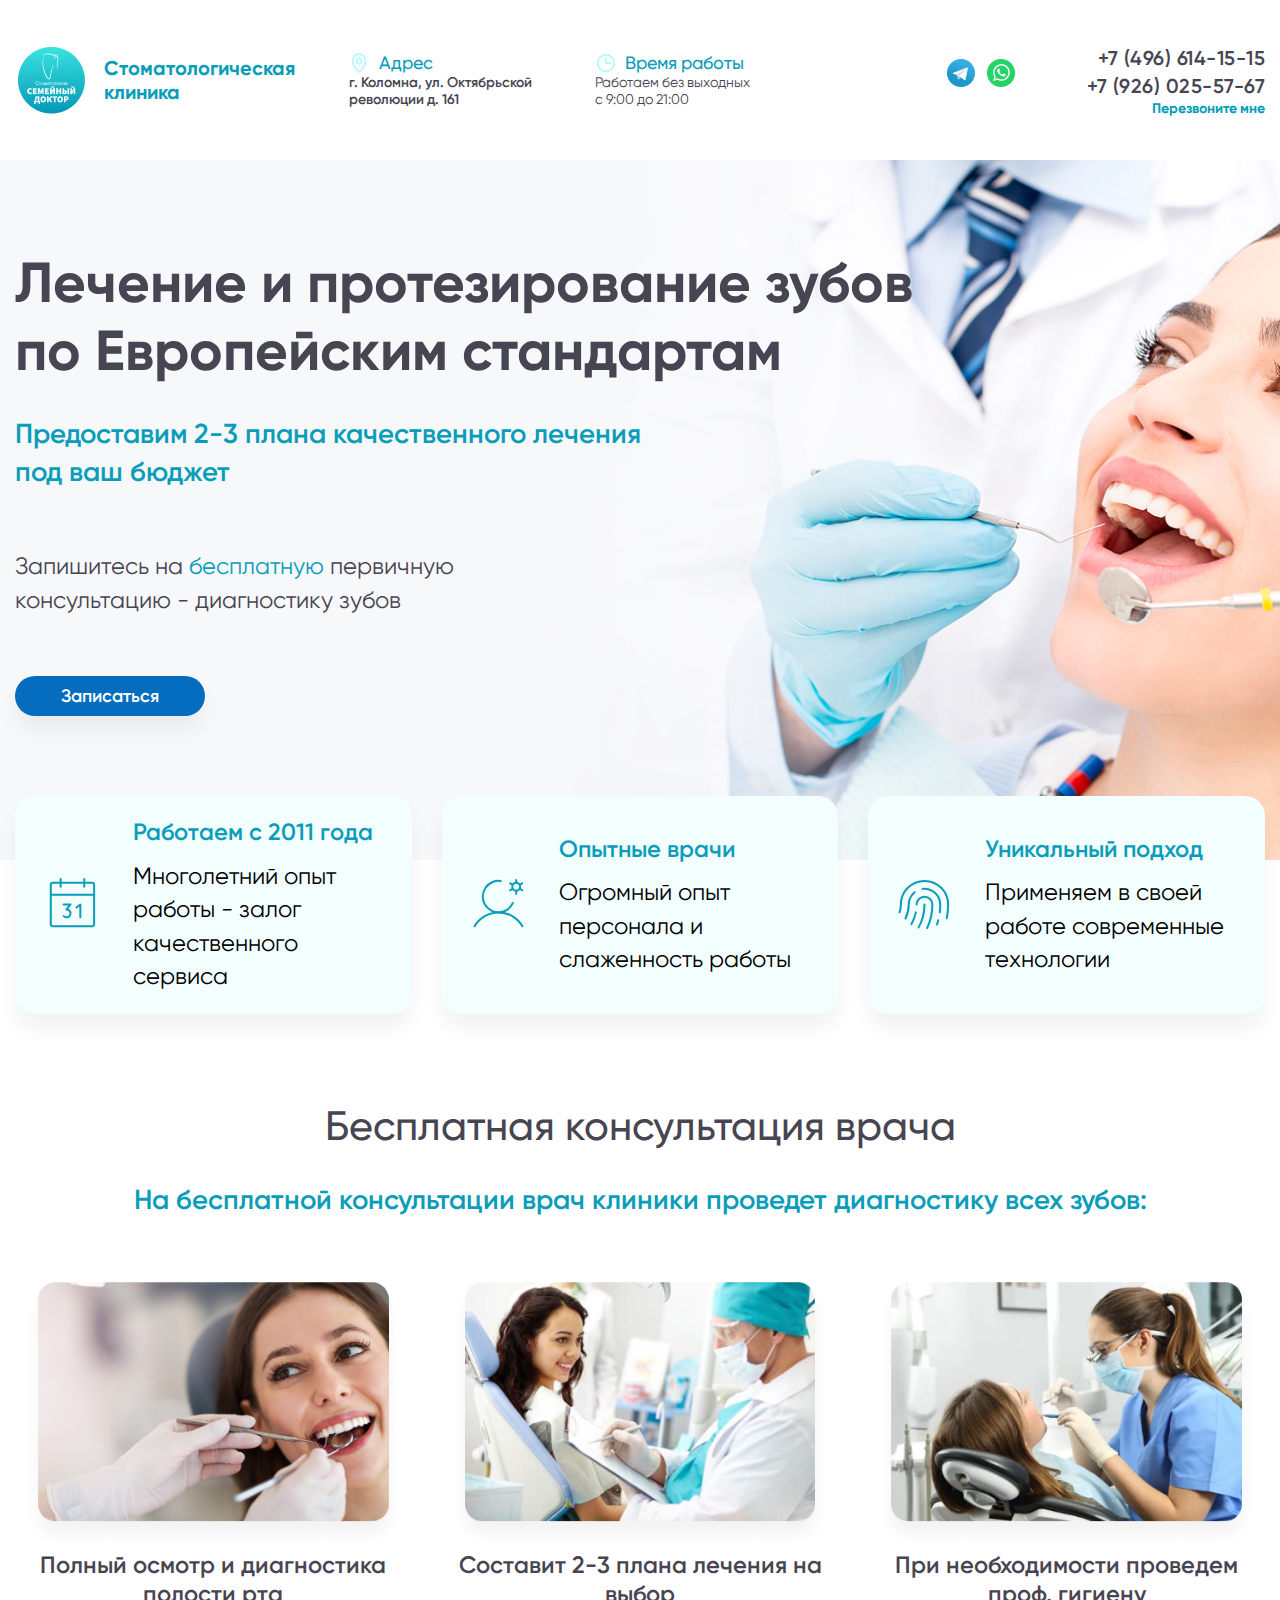
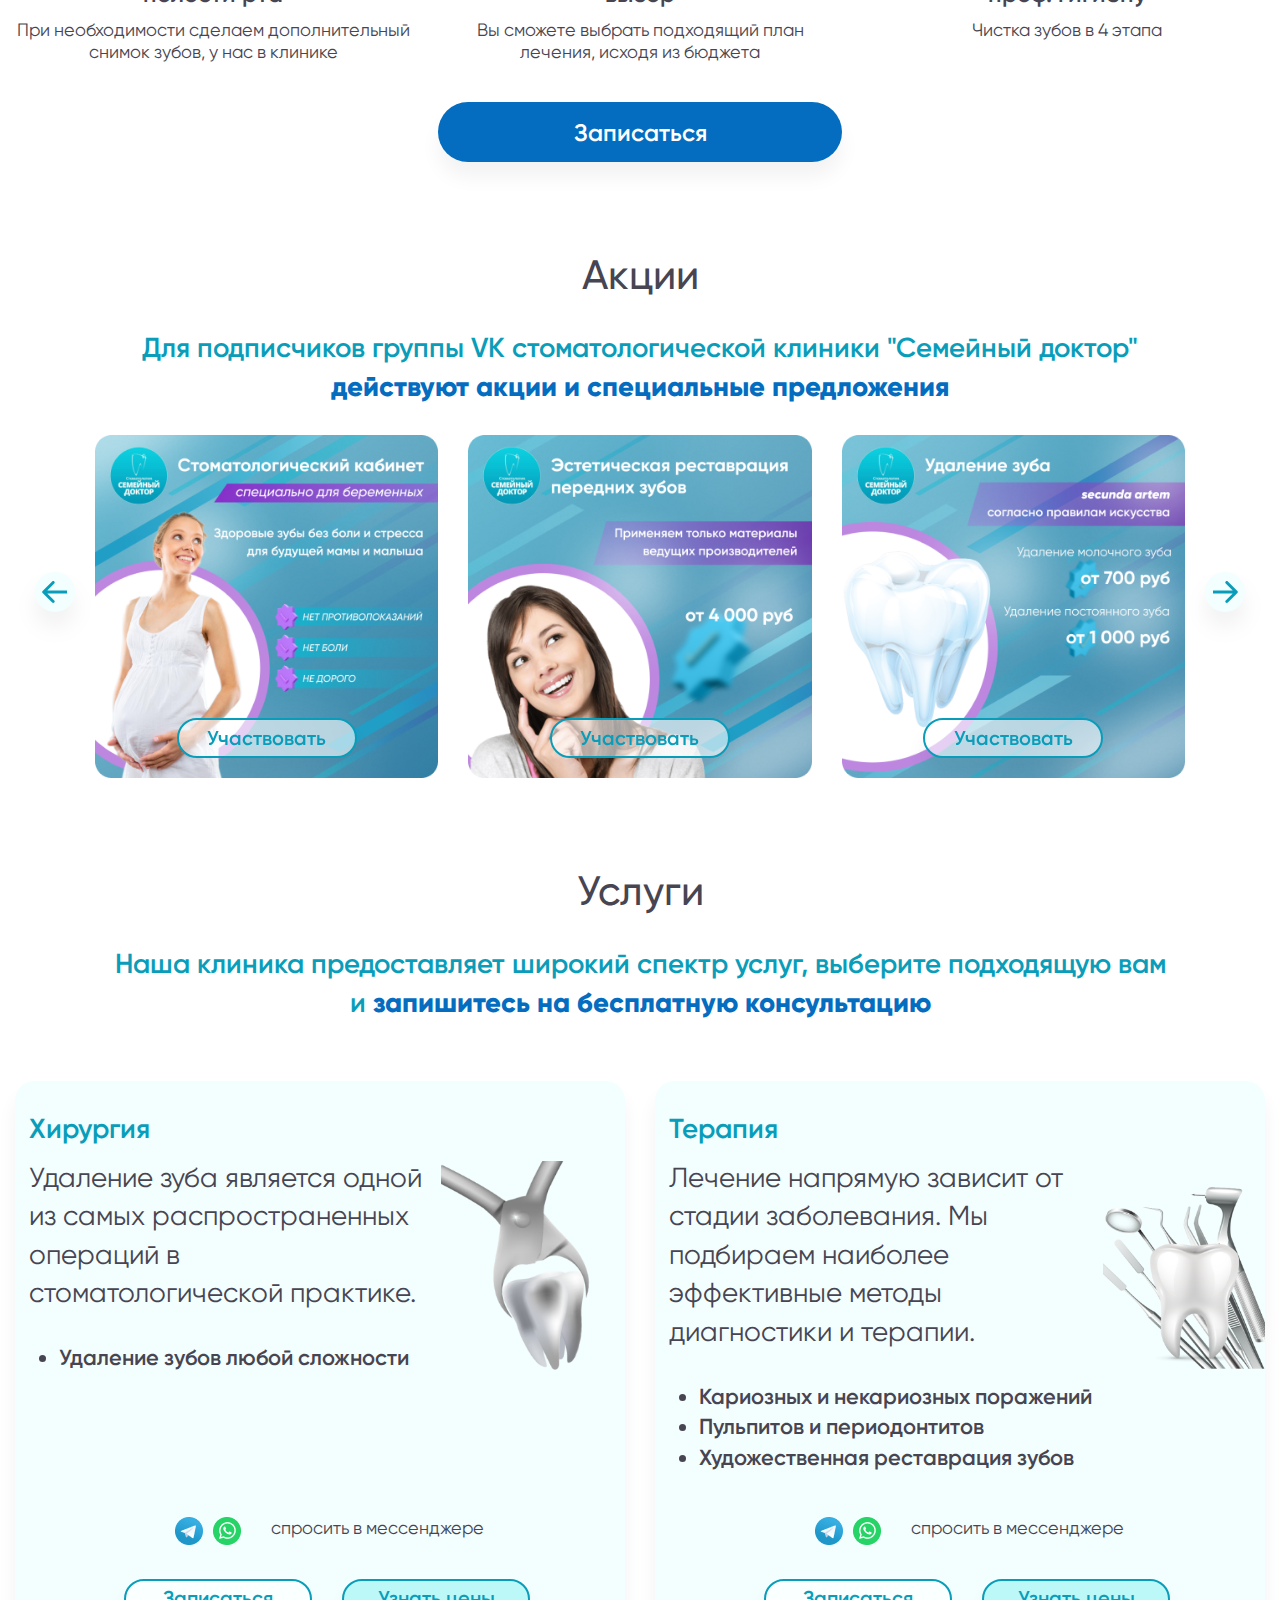
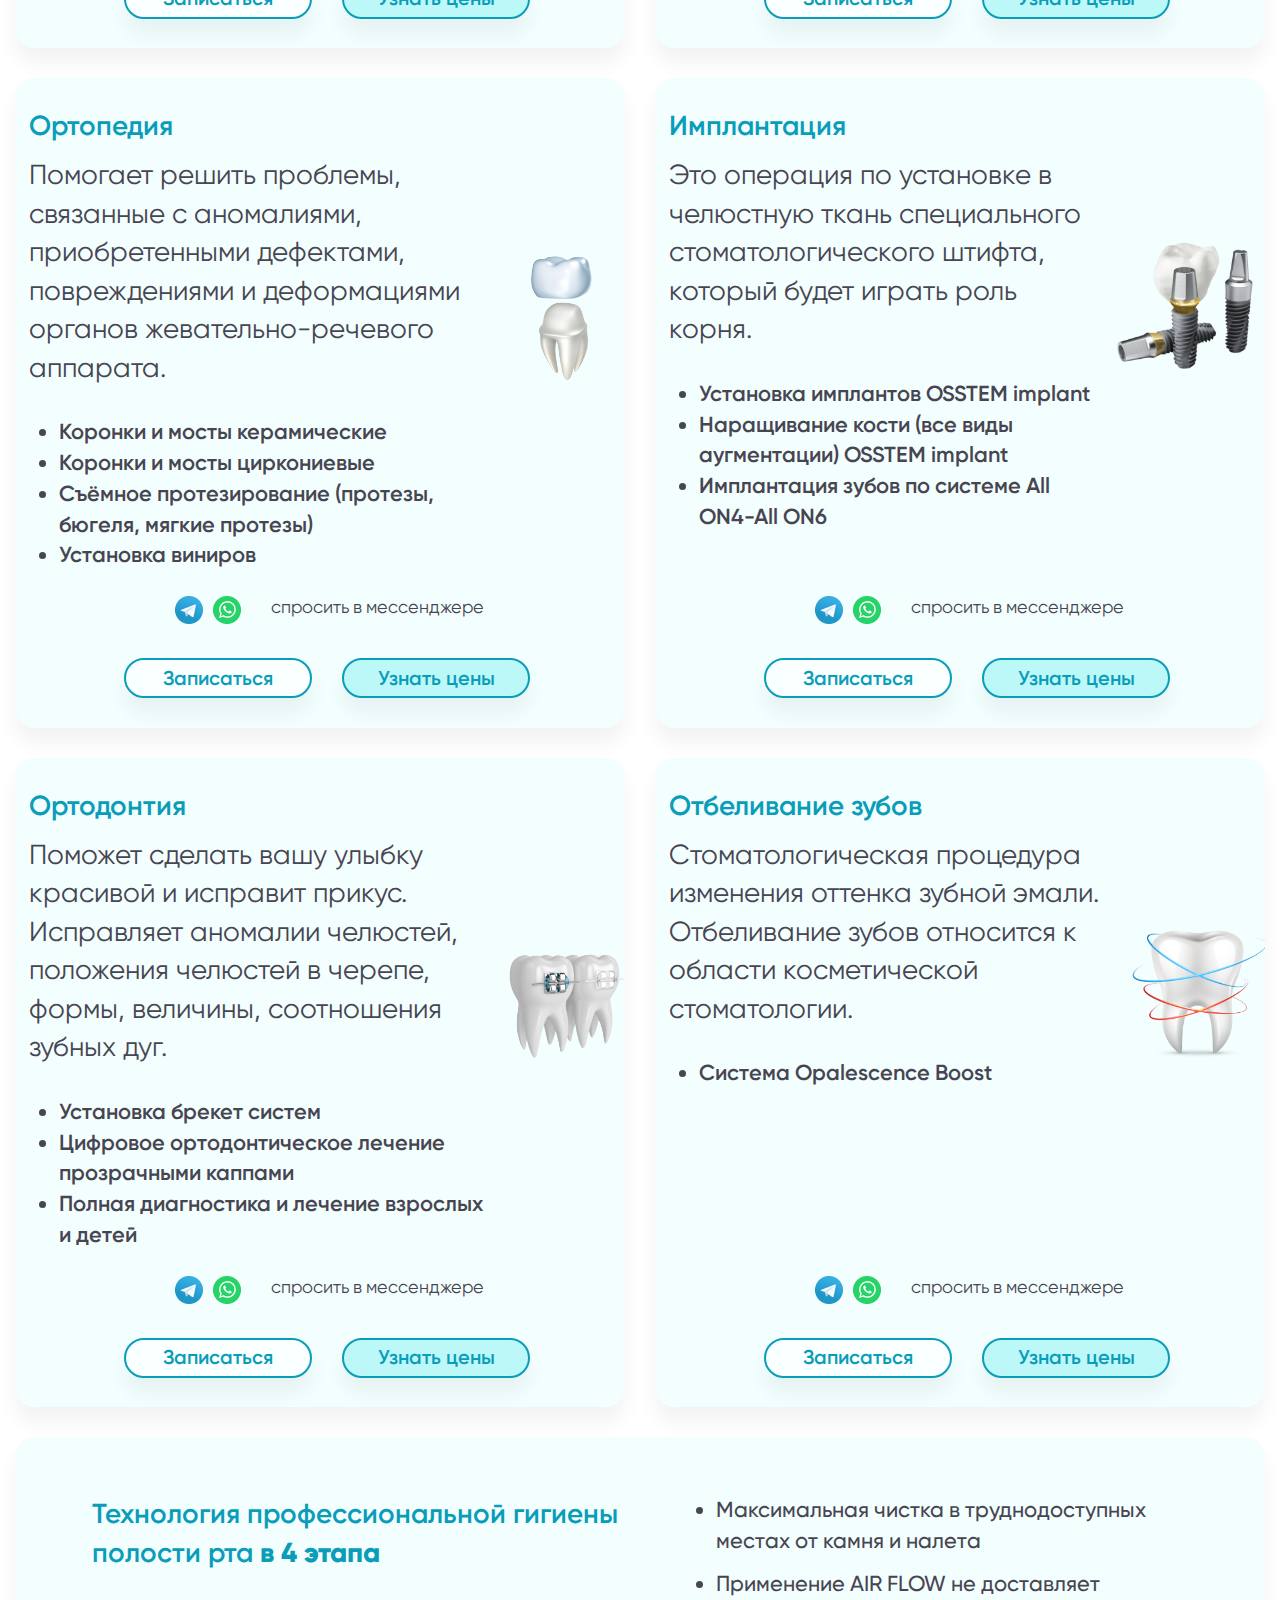
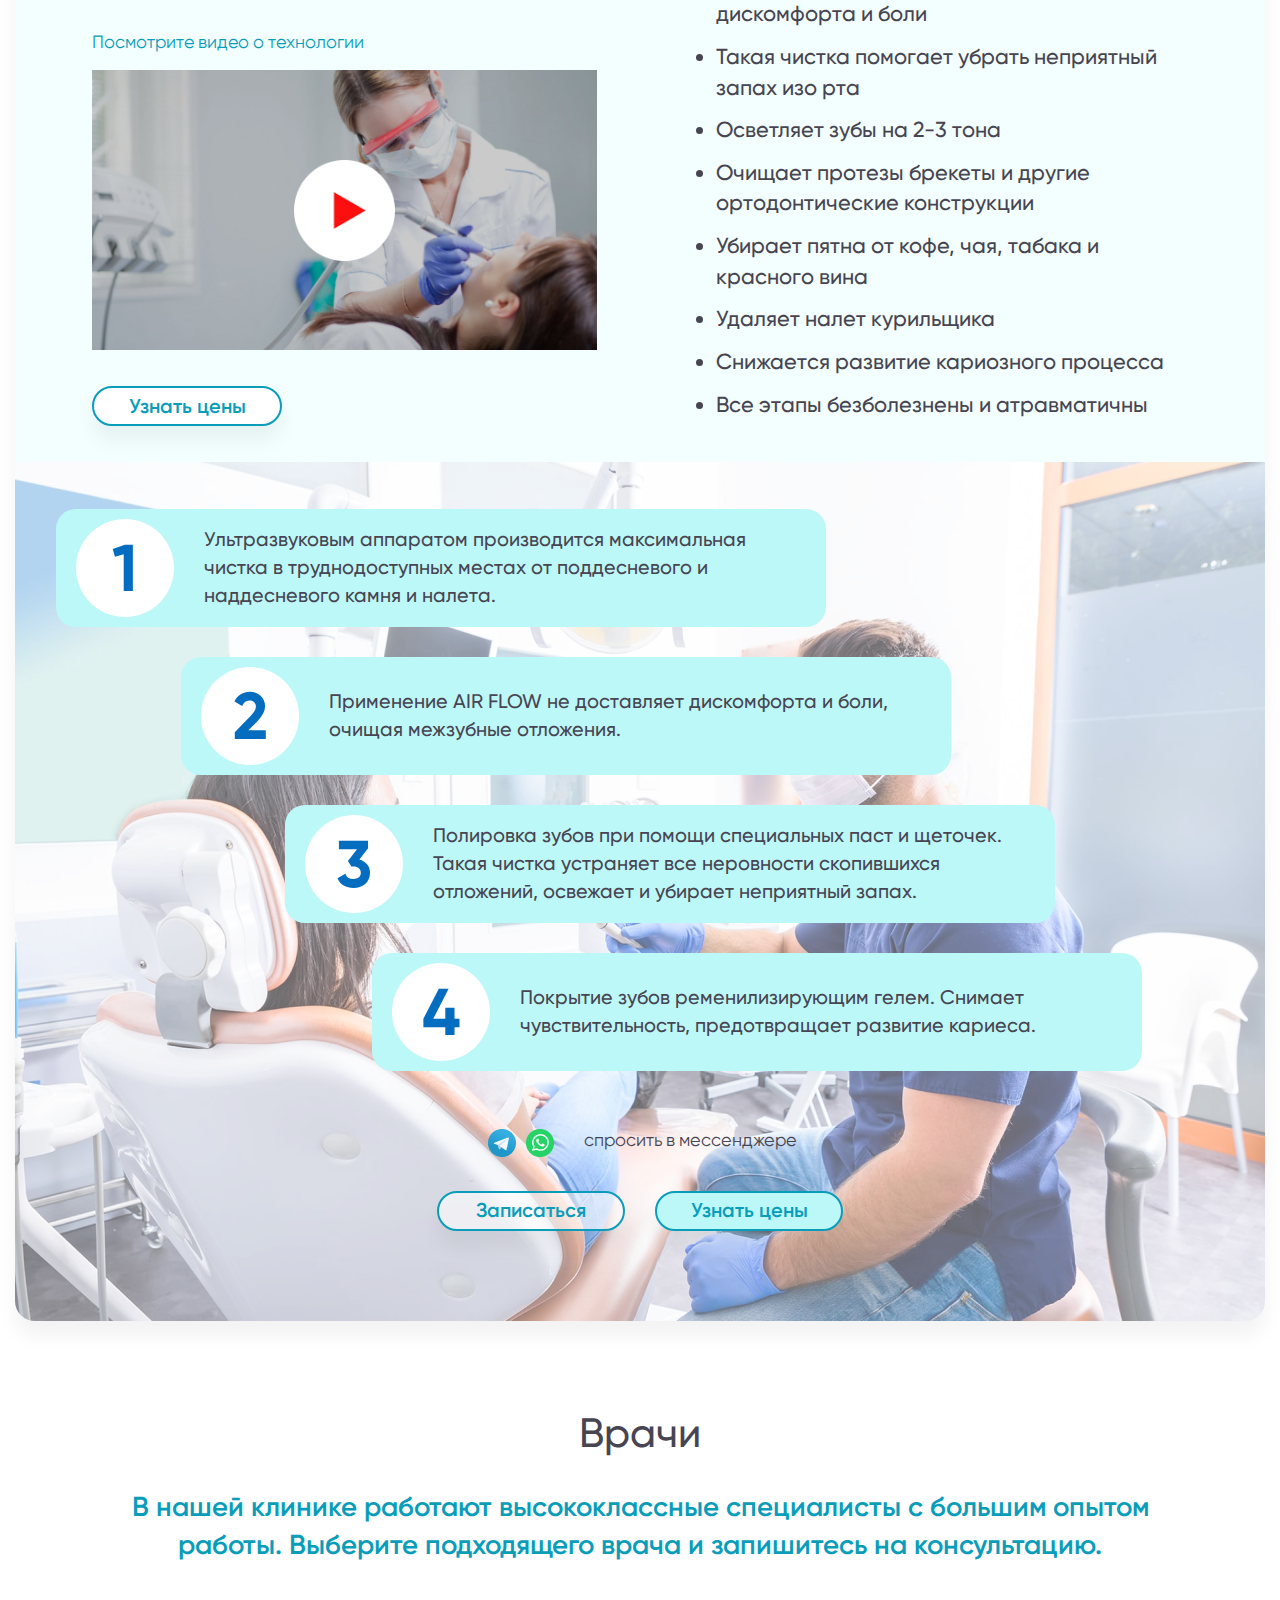
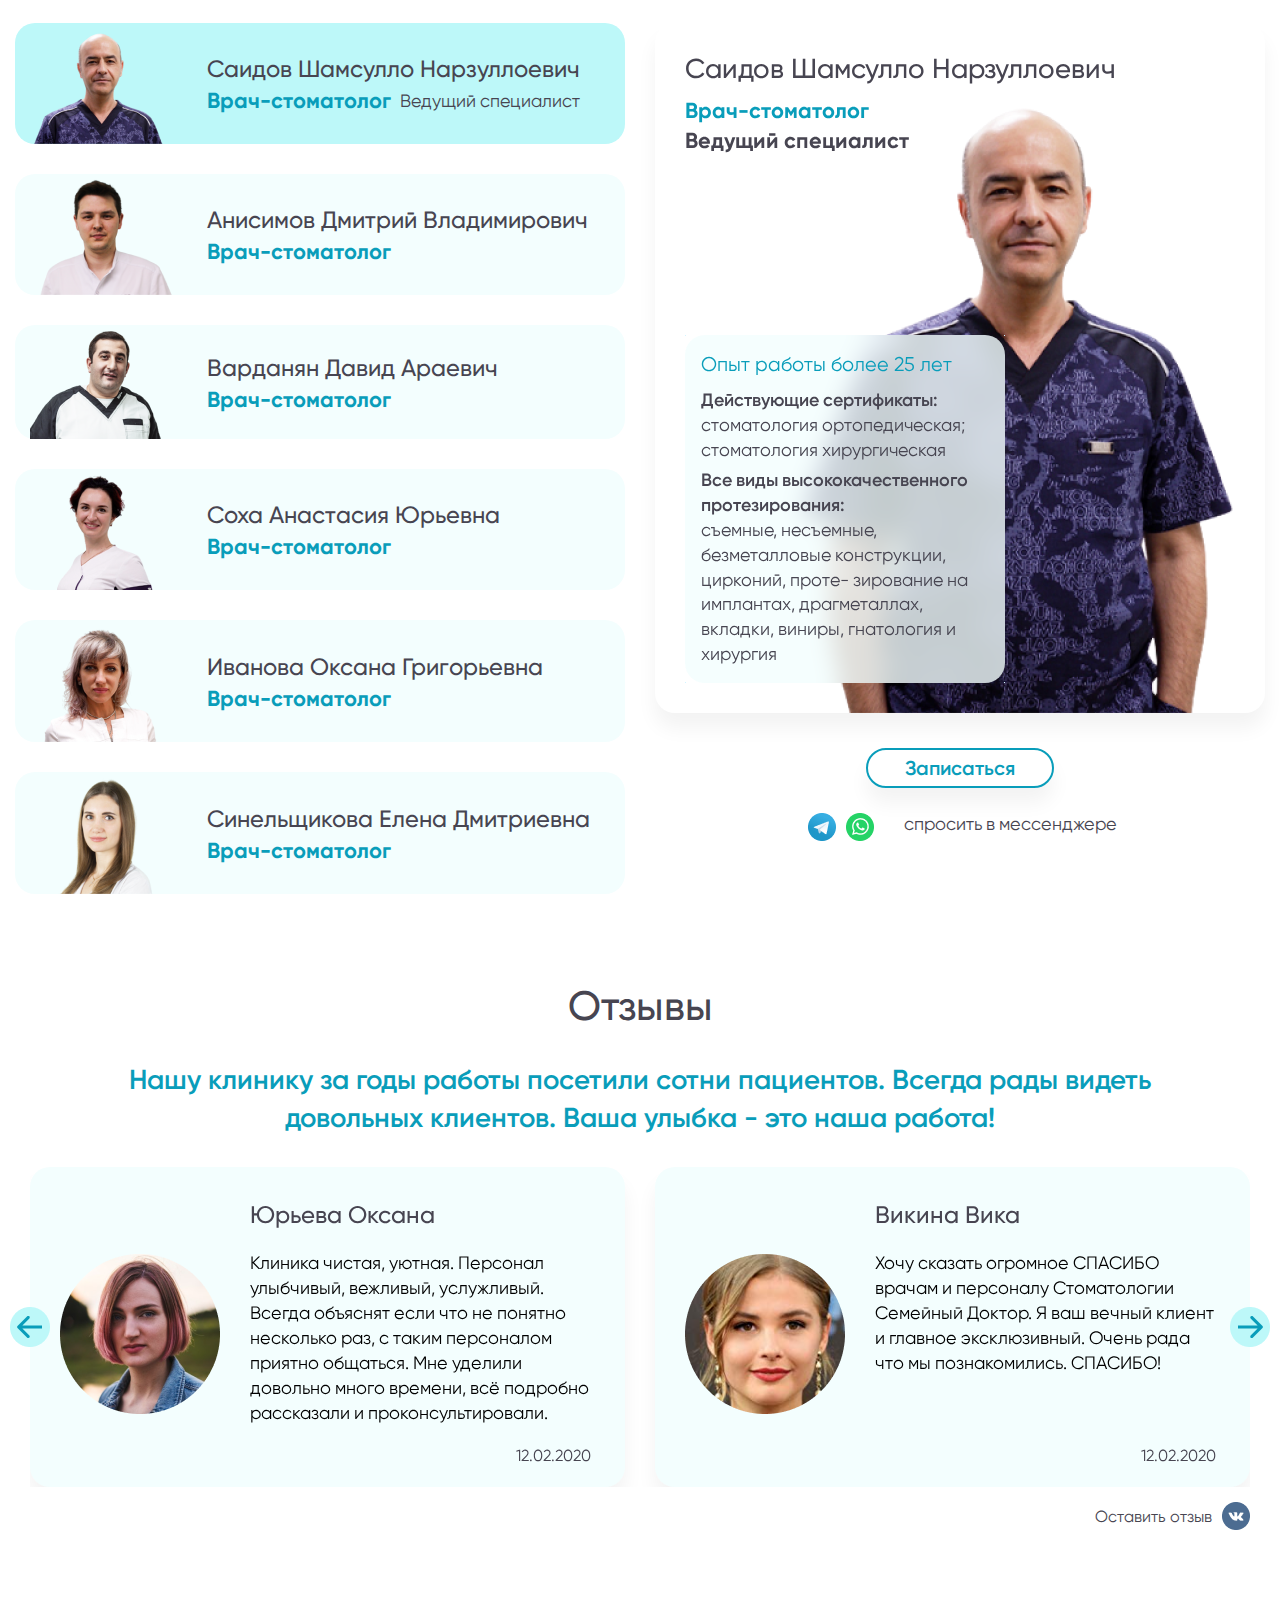
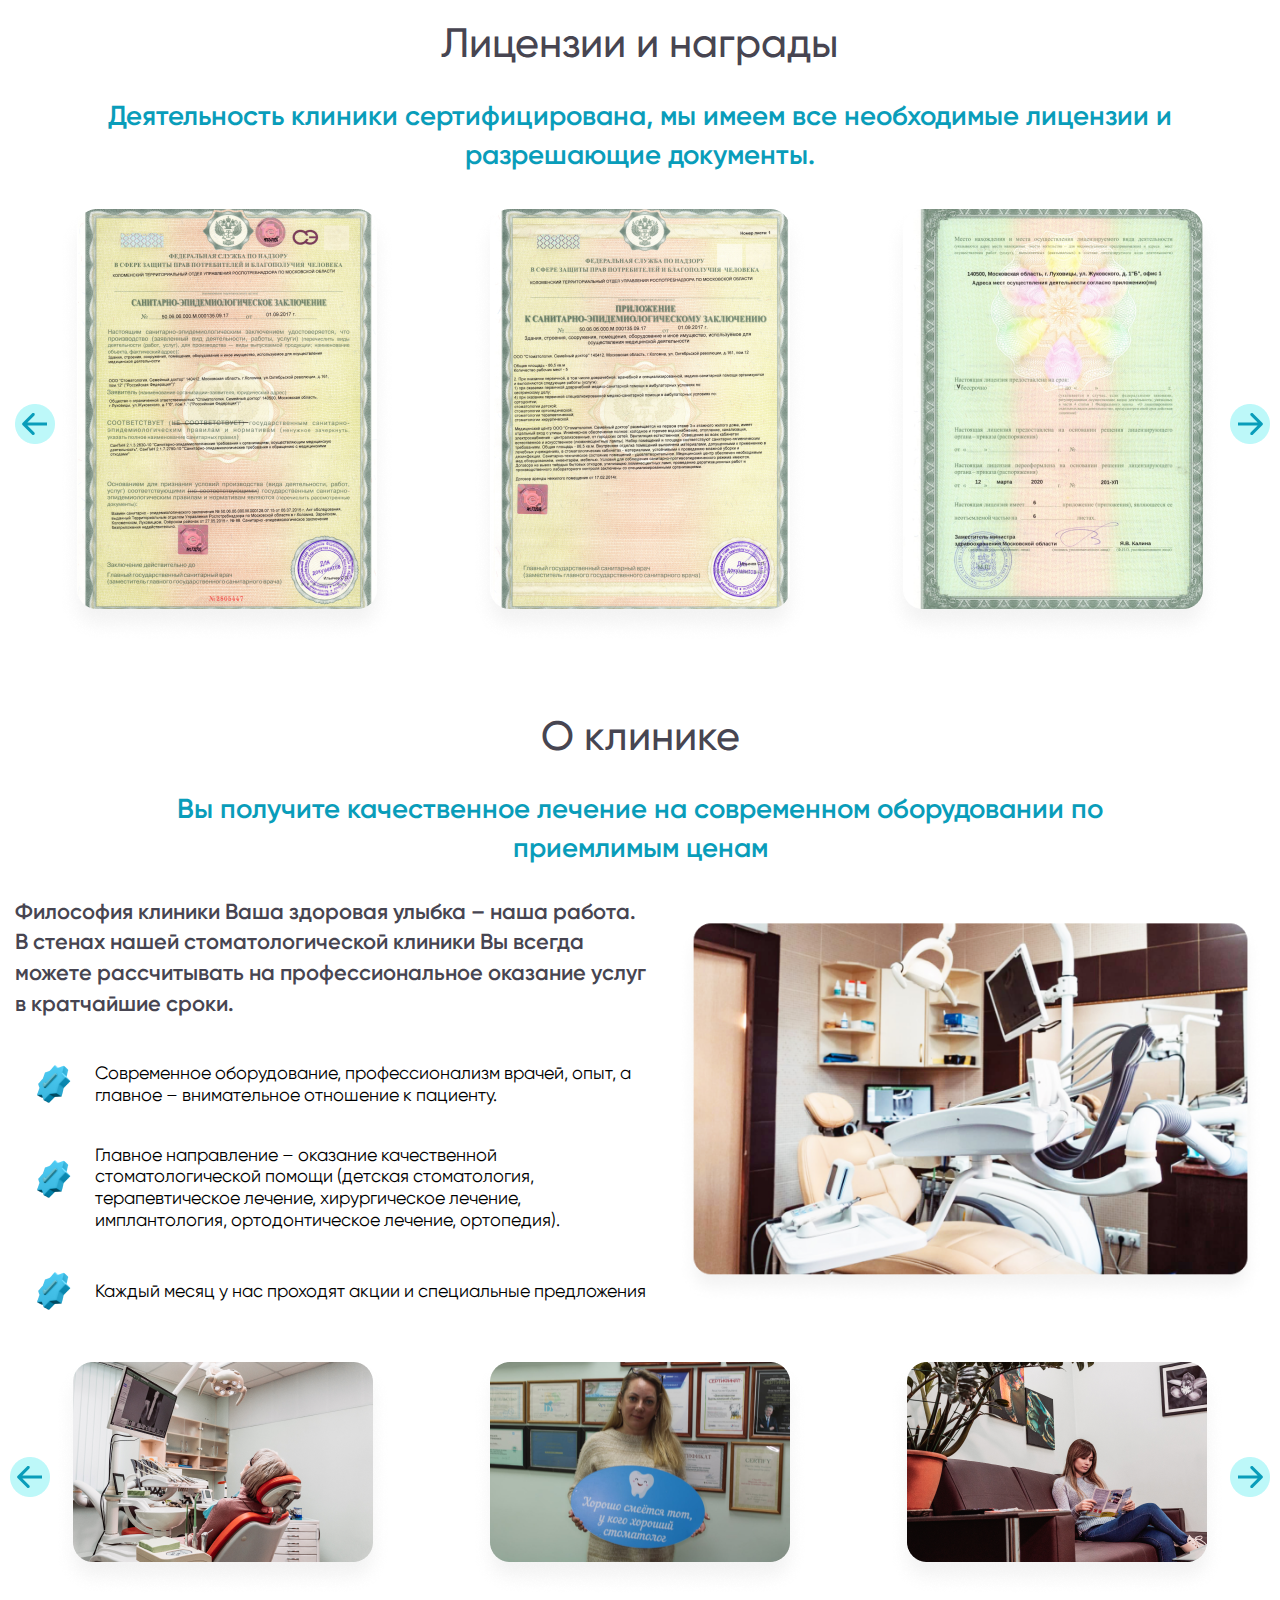
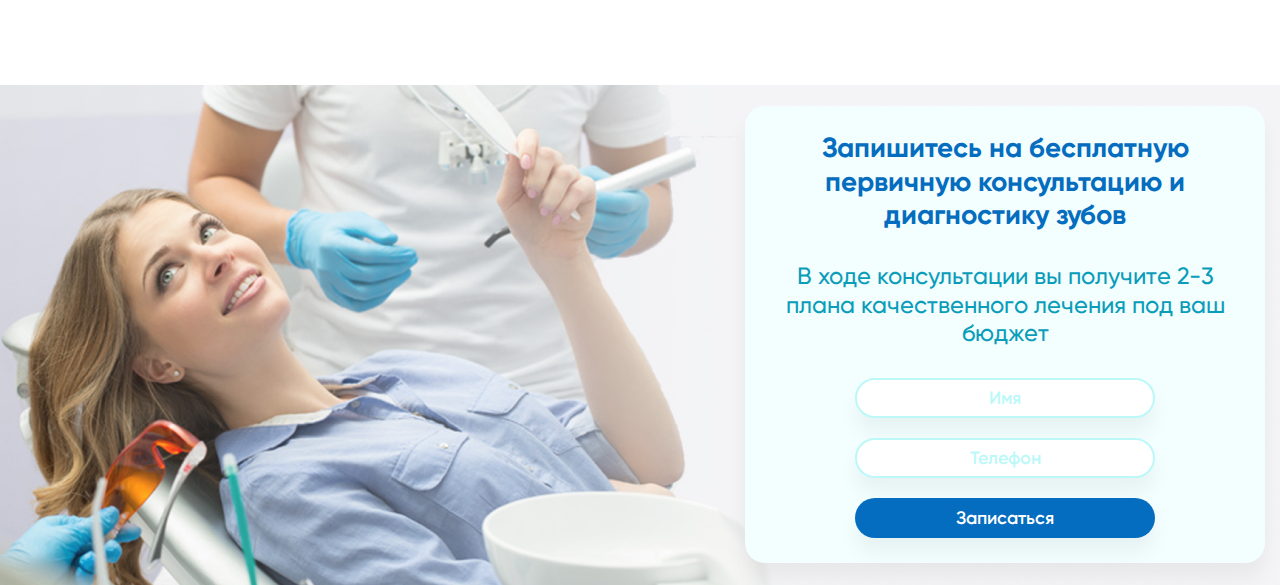
==== commit 3c4befd0: "commit" ====
--- a/index.html
+++ b/index.html
@@ -1 +1 @@
-<!doctype html><html lang="ru"><head><meta charset="UTF-8"><meta http-equiv="X-UA-Compatible" content="IE=edge"><meta name="viewport" content="width=device-width,initial-scale=1,user-scalable=no"><link rel="stylesheet" href="css/main.css"><link rel="stylesheet" href="css/swiper.css"><title>Dental Clinic</title></head><body><div class="wrapper"><header class="header"><div class="header__container container"><div class="header__logo"><img src="images/header/header-logo.png" alt="logo"><p>Стоматологическая клиника</p></div><div class="header__address"><div class="header__address-title">Адрес</div><div class="header__address-location">г. Коломна, ул. Октябрьской революции д. 161</div></div><div class="header__worktime"><div class="header__worktime-title">Время работы</div><div class="header__worktime-time">Работаем без выходных с 9:00 до 21:00</div></div><div class="header__feedback"><div class="header__messengers"><a href="#"><img src="images/header/header-telegram.png" alt="telegram"> </a><a href="#"><img src="images/header/header-whatsapp.png" alt="whatsapp"></a></div><div class="header__phones"><p>+7 (496) 614-15-15</p><p>+7 (926) 025-57-67</p><a class="header__phones-callme" href="#">Перезвоните мне</a></div></div><div class="menu__body-block"><div class="menu__body"></div></div><div class="menu__icon-block"><div class="menu__icon"><span></span></div></div></div></header><main class="main"><section class="preview"><img class="preview__bg-1" src="images/main/preview/preview-bg.jpg" alt=""> <img class="preview__bg-2" src="images/main/preview/preview-bg-2.jpg" alt=""><div class="preview__container container"><div class="preview__info"><div class="preview__title">Лечение и протезирование зубов по Европейским стандартам</div><div class="preview__subtitle">Предоставим 2-3 плана качественного лечения под ваш бюджет</div><div class="preview__propose">Запишитесь на <span>бесплатную</span> первичную консультацию - диагностику зубов</div><div class="preview__btn-block"><a href="#" class="preview__btn">Записаться</a></div></div><div class="preview__items"><div class="preview__item"><div class="preview__item-img"><img src="images/main/preview/preview-calendar.svg" alt="calendar"></div><div class="preview__item-info"><div class="preview__item-title">Работаем с 2011 года</div><div class="preview__item-description">Многолетний опыт работы - залог качественного сервиса</div></div></div><div class="preview__item"><div class="preview__item-img"><img src="images/main/preview/preview-user.svg" alt="user"></div><div class="preview__item-info"><div class="preview__item-title">Опытные врачи</div><div class="preview__item-description">Огромный опыт персонала и слаженность работы</div></div></div><div class="preview__item"><div class="preview__item-img"><img src="images/main/preview/preview-finger.svg" alt="finger"></div><div class="preview__item-info"><div class="preview__item-title">Уникальный подход</div><div class="preview__item-description">Применяем в своей работе современные технологии</div></div></div></div></div></section><section class="freeconsultation"><div class="freeconsultation__container container"><div class="freeconsultation__title section-title">Бесплатная консультация врача</div><div class="freeconsultation__subtitle section-subtitle">На бесплатной консультации врач клиники проведет диагностику всех зубов:</div><div class="freeconsultation__items"><div class="freeconsultation__item"><div class="freeconsultation__item-img"><img src="images/main/freeconsultation/freeconsultation-img-1.png" alt="image"></div><div class="freeconsultation__item-title">Полный осмотр и диагностика полости рта</div><div class="freeconsultation__item-description">При необходимости сделаем дополнительный снимок зубов, у нас в клинике</div></div><div class="freeconsultation__item"><div class="freeconsultation__item-img"><img src="images/main/freeconsultation/freeconsultation-img-2.png" alt="image"></div><div class="freeconsultation__item-title">Составит 2-3 плана лечения на выбор</div><div class="freeconsultation__item-description">Вы сможете выбрать подходящий план лечения, исходя из бюджета</div></div><div class="freeconsultation__item"><div class="freeconsultation__item-img"><img src="images/main/freeconsultation/freeconsultation-img-3.png" alt="image"></div><div class="freeconsultation__item-title">При необходимости проведем проф. гигиену</div><div class="freeconsultation__item-description">Чистка зубов в 4 этапа</div></div></div><div class="freeconsultation__btn-block"><a class="freeconsultation__btn" href="#">Записаться</a></div></div></section><section class="stock"><div class="stock__container container"><div class="stock__title-block"><div class="stock__title section-title">Акции</div><div class="stock__subtitle section-subtitle">Для подписчиков группы VK стоматологической клиники "Семейный доктор" <span>действуют акции и специальные предложения</span></div></div><div class="stock__proposes"><div class="stock__proposes-button stock__proposes-button_prev"><img src="images/main/stock/arrow-left.svg" alt=""></div><div class="stock__items-block swiper-container"><div class="stock__items swiper-wrapper"><div class="stock__item swiper-slide"><img src="images/main/stock/stock-img-1.png" alt="picture"> <a class="stock__item-btn" href="#">Участвовать</a></div><div class="stock__item swiper-slide"><img src="images/main/stock/stock-img-2.png" alt="picture"> <a class="stock__item-btn" href="#">Участвовать</a></div><div class="stock__item swiper-slide"><img src="images/main/stock/stock-img-3.png" alt="picture"> <a class="stock__item-btn" href="#">Участвовать</a></div><div class="stock__item swiper-slide"><img src="images/main/stock/stock-img-1.png" alt="picture"> <a class="stock__item-btn" href="#">Участвовать</a></div><div class="stock__item swiper-slide"><img src="images/main/stock/stock-img-2.png" alt="picture"> <a class="stock__item-btn" href="#">Участвовать</a></div><div class="stock__item swiper-slide"><img src="images/main/stock/stock-img-3.png" alt="picture"> <a class="stock__item-btn" href="#">Участвовать</a></div><div class="stock__item swiper-slide"><img src="images/main/stock/stock-img-1.png" alt="picture"> <a class="stock__item-btn" href="#">Участвовать</a></div><div class="stock__item swiper-slide"><img src="images/main/stock/stock-img-2.png" alt="picture"> <a class="stock__item-btn" href="#">Участвовать</a></div><div class="stock__item swiper-slide"><img src="images/main/stock/stock-img-3.png" alt="picture"> <a class="stock__item-btn" href="#">Участвовать</a></div></div></div><div class="stock__proposes-button stock__proposes-button_next"><img src="images/main/stock/arrow-right.svg" alt=""></div></div></div><div class="stock-popup"><div class="stock-popup__body"><img class="stock-popup__close" src="images/main/stock/close.svg" alt=""><div class="stock-popup__content"><div class="stock-popup__title">Для участия в акции подпишитесь на нашу группу в ВК<span>октакте</span></div><div class="stock-popup__btn-block"><a class="stock-popup__btn" href="#">Стать участником</a></div><div class="stock-popup__feedback"><a href=""><img src="images/main/stock/Telegram.png" alt="telegram"></a><a href=""><img src="images/main/stock/WhatsApp.png" alt="whatsapp"></a><span>спросить в мессенджере</span></div></div></div></div></section><section class="services"><div class="services__container container"><div class="services__title section-title">Услуги</div><div class="services__subtitle section-subtitle">Наша клиника предоставляет широкий спектр услуг, выберите подходящую вам и <span>запишитесь на бесплатную консультацию</span></div><div class="services__items"><div class="services__short-items"><div class="services__short-item"><div class="services__short-item-info"><div class="services__short-item-text"><div class="services__short-item-title">Хирургия</div><div class="services__short-item-description">Удаление зуба является одной из самых распространенных операций в стоматологической практике.</div><ul class="services__short-item-list"><li>Удаление зубов любой сложности</li></ul></div><div class="services__short-item-img"><img src="images/main/services/services-img-1.png" alt=""></div></div><div class="services__short-item-feedback"><a href="#"><img src="images/main/services/Telegram.png" alt="telegram"></a><a href="#"><img src="images/main/services/WhatsApp.png" alt="whatsapp"></a><span>спросить в мессенджере</span></div><div class="services__short-item-buttons"><a class="services__short-item-button services__short-item-button_connect" href="#">Записаться</a> <a class="services__short-item-button services__short-item-button_prices" href="#">Узнать цены</a></div></div><div class="services__short-item"><div class="services__short-item-info"><div class="services__short-item-text"><div class="services__short-item-title">Терапия</div><div class="services__short-item-description">Лечение напрямую зависит от стадии заболевания. Мы подбираем наиболее эффективные методы диагностики и терапии.</div><ul class="services__short-item-list"><li>Кариозных и некариозных поражений</li><li>Пульпитов и периодонтитов</li><li>Художественная реставрация зубов</li></ul></div><div class="services__short-item-img"><img src="images/main/services/services-img-2.png" alt=""></div></div><div class="services__short-item-feedback"><a href="#"><img src="images/main/services/Telegram.png" alt="telegram"></a><a href="#"><img src="images/main/services/WhatsApp.png" alt="whatsapp"></a><span>спросить в мессенджере</span></div><div class="services__short-item-buttons"><a class="services__short-item-button services__short-item-button_connect" href="#">Записаться</a> <a class="services__short-item-button services__short-item-button_prices" href="#">Узнать цены</a></div></div><div class="services__short-item"><div class="services__short-item-info"><div class="services__short-item-text"><div class="services__short-item-title">Ортопедия</div><div class="services__short-item-description">Помогает решить проблемы, связанные с аномалиями, приобретенными дефектами, повреждениями и деформациями органов жевательно-речевого аппарата.</div><ul class="services__short-item-list"><li>Коронки и мосты керамические</li><li>Коронки и мосты циркониевые</li><li>Съёмное протезирование (протезы, бюгеля, мягкие протезы)</li><li>Установка виниров</li></ul></div><div class="services__short-item-img"><img src="images/main/services/services-img-3.png" alt=""></div></div><div class="services__short-item-feedback"><a href="#"><img src="images/main/services/Telegram.png" alt="telegram"></a><a href="#"><img src="images/main/services/WhatsApp.png" alt="whatsapp"></a><span>спросить в мессенджере</span></div><div class="services__short-item-buttons"><a class="services__short-item-button services__short-item-button_connect" href="#">Записаться</a> <a class="services__short-item-button services__short-item-button_prices" href="#">Узнать цены</a></div></div><div class="services__short-item"><div class="services__short-item-info"><div class="services__short-item-text"><div class="services__short-item-title">Имплантация</div><div class="services__short-item-description">Это операция по установке в челюстную ткань специального стоматологического штифта, который будет играть роль корня.</div><ul class="services__short-item-list"><li>Установка имплантов OSSTEM implant</li><li>Наращивание кости (все виды аугментации) OSSTEM implant</li><li>Имплантация зубов по системе All ON4-All ON6</li></ul></div><div class="services__short-item-img"><img src="images/main/services/services-img-4.png" alt=""></div></div><div class="services__short-item-feedback"><a href="#"><img src="images/main/services/Telegram.png" alt="telegram"></a><a href="#"><img src="images/main/services/WhatsApp.png" alt="whatsapp"></a><span>спросить в мессенджере</span></div><div class="services__short-item-buttons"><a class="services__short-item-button services__short-item-button_connect" href="#">Записаться</a> <a class="services__short-item-button services__short-item-button_prices" href="#">Узнать цены</a></div></div><div class="services__short-item"><div class="services__short-item-info"><div class="services__short-item-text"><div class="services__short-item-title">Ортодонтия</div><div class="services__short-item-description">Поможет сделать вашу улыбку красивой и исправит прикус. Исправляет аномалии челюстей, положения челюстей в черепе, формы, величины, соотношения зубных дуг.</div><ul class="services__short-item-list"><li>Установка брекет систем</li><li>Цифровое ортодонтическое лечение прозрачными каппами</li><li>Полная диагностика и лечение взрослых и детей</li></ul></div><div class="services__short-item-img"><img src="images/main/services/services-img-5.png" alt=""></div></div><div class="services__short-item-feedback"><a href="#"><img src="images/main/services/Telegram.png" alt="telegram"></a><a href="#"><img src="images/main/services/WhatsApp.png" alt="whatsapp"></a><span>спросить в мессенджере</span></div><div class="services__short-item-buttons"><a class="services__short-item-button services__short-item-button_connect" href="#">Записаться</a> <a class="services__short-item-button services__short-item-button_prices" href="#">Узнать цены</a></div></div><div class="services__short-item"><div class="services__short-item-info"><div class="services__short-item-text"><div class="services__short-item-title">Отбеливание зубов</div><div class="services__short-item-description">Стоматологическая процедура изменения оттенка зубной эмали. Отбеливание зубов относится к области косметической стоматологии.</div><ul class="services__short-item-list"><li>Система Opalescence Boost</li></ul></div><div class="services__short-item-img"><img src="images/main/services/services-img-6.png" alt=""></div></div><div class="services__short-item-feedback"><a href="#"><img src="images/main/services/Telegram.png" alt="telegram"></a><a href="#"><img src="images/main/services/WhatsApp.png" alt="whatsapp"></a><span>спросить в мессенджере</span></div><div class="services__short-item-buttons"><a class="services__short-item-button services__short-item-button_connect" href="#">Записаться</a> <a class="services__short-item-button services__short-item-button_prices" href="#">Узнать цены</a></div></div></div><div class="services__big-item"><div class="services__big-item-columns"><div class="services__big-item-column"><div class="services__big-item-column-title">Технология профессиональной гигиены полости рта <span>в 4 этапа</span></div><div class="services__big-item-column-video-block"><div class="services__big-item-column-video-title">Посмотрите видео о технологии</div><div class="services__big-item-column-video"><img src="images/main/services/video.jpg" alt="video"></div></div><div class="services__big-item-column-btn-block"><a class="services__big-item-column-btn" href="#">Узнать цены</a></div></div><div class="services__big-item-column"><ul class="services__big-item-column-list"><li>Максимальная чистка в труднодоступных местах от камня и налета</li><li>Применение AIR FLOW не доставляет дискомфорта и боли</li><li>Такая чистка помогает убрать неприятный запах изо рта</li><li>Осветляет зубы на 2-3 тона</li><li>Очищает протезы брекеты и другие ортодонтические конструкции</li><li>Убирает пятна от кофе, чая, табака и красного вина</li><li>Удаляет налет курильщика</li><li>Снижается развитие кариозного процесса</li><li>Все этапы безболезнены и атравматичны</li></ul></div></div><div class="services__big-item-steps"><img class="services__big-item-steps-bg" src="images/main/services/steps-bg.png" alt=""><div class="services__big-item-steps-info"><div class="services__big-item-steps-item"><div class="services__big-item-steps-item-count"><p>1</p></div><div class="services__big-item-steps-item-description">Ультразвуковым аппаратом производится максимальная чистка в труднодоступных местах от поддесневого и наддесневого камня и налета.</div></div><div class="services__big-item-steps-item"><div class="services__big-item-steps-item-count"><p>2</p></div><div class="services__big-item-steps-item-description">Применение AIR FLOW не доставляет дискомфорта и боли, очищая межзубные отложения.</div></div><div class="services__big-item-steps-item"><div class="services__big-item-steps-item-count"><p>3</p></div><div class="services__big-item-steps-item-description">Полировка зубов при помощи специальных паст и щеточек. Такая чистка устраняет все неровности скопившихся отложений, освежает и убирает неприятный запах.</div></div><div class="services__big-item-steps-item"><div class="services__big-item-steps-item-count"><p>4</p></div><div class="services__big-item-steps-item-description">Покрытие зубов ременилизирующим гелем. Снимает чувствительность, предотвращает развитие кариеса.</div></div></div><div class="services__big-item-steps-feedback"><a href="#"><img src="images/main/services/Telegram.png" alt="telegram"></a><a href="#"><img src="images/main/services/WhatsApp.png" alt="whatsapp"></a><span>спросить в мессенджере</span></div><div class="services__big-item-steps-buttons"><a class="services__big-item-steps-button services__big-item-steps-button_connect" href="#">Записаться</a> <a class="services__big-item-steps-button services__big-item-steps-button_prices" href="#">Узнать цены</a></div></div></div></div></div><div class="services-popup"><div class="services-popup__body"><img class="services-popup__close" src="images/main/stock/close.svg" alt=""><div class="services-popup__content"><div class="services-popup__title">Скачайте прайс-лист и ознакомьтесь с ценами</div><div class="services-popup__file"><img src="images/main/services/file.png" alt="File"></div><div class="services-popup__btn-block"><a class="services-popup__btn" href="images/main/preview/preview-user.svg" download>Скачать</a></div><div class="services-popup__feedback"><a href=""><img src="images/main/stock/Telegram.png" alt="telegram"></a><a href=""><img src="images/main/stock/WhatsApp.png" alt="whatsapp"></a><span>спросить в мессенджере</span></div></div></div></div></section><section class="doctors"><div class="container doctors__container"><div class="doctors__title-block"><div class="section-title doctors__title">Врачи</div><div class="section-subtitle doctors__subtitle">В нашей клинике работают высококлассные специалисты с большим опытом работы. Выберите подходящего врача и запишитесь на консультацию.</div></div><div class="doctors__persons"><div class="doctors__persons-items tabs-nav"><div class="doctors__persons-item is-active" data-tab-name="tab-1"><div class="doctors__persons-item-img"><img src="images/main/doctors/doctor-1.png" alt="image"></div><div class="doctors__persons-item-info"><div class="doctors__persons-item-info-name">Саидов Шамсулло Нарзуллоевич</div><div class="doctors__persons-item-info-position">Врач-стоматолог <span>Ведущий специалист</span></div></div></div><div class="doctors__persons-item" data-tab-name="tab-2"><div class="doctors__persons-item-img"><img src="images/main/doctors/doctor-2.png" alt="image"></div><div class="doctors__persons-item-info"><div class="doctors__persons-item-info-name">Анисимов Дмитрий Владимирович</div><div class="doctors__persons-item-info-position">Врач-стоматолог</div></div></div><div class="doctors__persons-item" data-tab-name="tab-3"><div class="doctors__persons-item-img"><img src="images/main/doctors/doctor-3.png" alt="image"></div><div class="doctors__persons-item-info"><div class="doctors__persons-item-info-name">Варданян Давид Араевич</div><div class="doctors__persons-item-info-position">Врач-стоматолог</div></div></div><div class="doctors__persons-item" data-tab-name="tab-4"><div class="doctors__persons-item-img"><img src="images/main/doctors/doctor-4.png" alt="image"></div><div class="doctors__persons-item-info"><div class="doctors__persons-item-info-name">Соха Анастасия Юрьевна</div><div class="doctors__persons-item-info-position">Врач-стоматолог</div></div></div><div class="doctors__persons-item" data-tab-name="tab-5"><div class="doctors__persons-item-img"><img src="images/main/doctors/doctor-5.png" alt="image"></div><div class="doctors__persons-item-info"><div class="doctors__persons-item-info-name">Иванова Оксана Григорьевна</div><div class="doctors__persons-item-info-position">Врач-стоматолог</div></div></div><div class="doctors__persons-item" data-tab-name="tab-6"><div class="doctors__persons-item-img"><img src="images/main/doctors/doctor-6.png" alt="image"></div><div class="doctors__persons-item-info"><div class="doctors__persons-item-info-name">Синельщикова Елена Дмитриевна</div><div class="doctors__persons-item-info-position">Врач-стоматолог</div></div></div></div><div class="doctors__persons-description"><div class="doctors__persons-description-items tabs-content"><div class="doctors__persons-description-item is-active tab-1"><img class="doctors__persons-description-item-bg" src="images/main/doctors/doctor-1b.png" alt="image"><div class="doctors__persons-description-item-info"><div class="doctors__persons-description-item-info-name">Саидов Шамсулло Нарзуллоевич</div><div class="doctors__persons-description-item-info-position"><p>Врач-стоматолог</p><span>Ведущий специалист</span></div></div><div class="doctors__persons-description-item-experience"><div class="doctors__persons-description-item-experience-age">Опыт работы более 25 лет</div><div class="doctors__persons-description-item-experience-details"><span>Действующие сертификаты:</span> стоматология ортопедическая; стоматология хирургическая <span>Все виды высококачественного протезирования:</span> съемные, несъемные, безметалловые конструкции, цирконий, проте- зирование на имплантах, драгметаллах, вкладки, виниры, гнатология и хирургия</div></div></div><div class="doctors__persons-description-item tab-2"><img class="doctors__persons-description-item-bg" src="images/main/doctors/doctor-2b.png" alt="image"><div class="doctors__persons-description-item-info"><div class="doctors__persons-description-item-info-name">Анисимов Дмитрий Владимирович</div><div class="doctors__persons-description-item-info-position">Врач-стоматолог</div></div><div class="doctors__persons-description-item-experience"><div class="doctors__persons-description-item-experience-age">Опыт работы более 5 лет</div><div class="doctors__persons-description-item-experience-details"><span>Действующие сертификаты:</span> стоматология общей практики; стоматология хирургическая <span>Направленность:</span> имплантация, пародонтология, удаление зубов любой сложности</div></div></div><div class="doctors__persons-description-item tab-3"><img class="doctors__persons-description-item-bg" src="images/main/doctors/doctor-3b.png" alt="image"><div class="doctors__persons-description-item-info"><div class="doctors__persons-description-item-info-name">Варданян Давид Араевич</div><div class="doctors__persons-description-item-info-position">Врач-стоматолог</div></div><div class="doctors__persons-description-item-experience"><div class="doctors__persons-description-item-experience-age">Опыт работы более 5 лет</div><div class="doctors__persons-description-item-experience-details"><span>Действующие сертификаты:</span> стоматология общей практики; стоматология хирургическая <span>Направленность:</span> протезирование зубов, хирургическое удаление, терапевтическое лечение и отбеливание</div></div></div><div class="doctors__persons-description-item tab-4"><img class="doctors__persons-description-item-bg" src="images/main/doctors/doctor-4b.png" alt="image"><div class="doctors__persons-description-item-info"><div class="doctors__persons-description-item-info-name">Соха Анастасия Юрьевна</div><div class="doctors__persons-description-item-info-position">Врач-стоматолог</div></div><div class="doctors__persons-description-item-experience"><div class="doctors__persons-description-item-experience-age">Опыт работы более 10 лет</div><div class="doctors__persons-description-item-experience-details"><span>Действующие сертификаты:</span> стоматология общей практики; стоматология терапевтическая; стоматология ортодонтическая <span>Направленность:</span> терапевтическое лечение, эстетическая реставрация зубов и исправление прикуса любой сложности</div></div></div><div class="doctors__persons-description-item tab-5"><img class="doctors__persons-description-item-bg" src="images/main/doctors/doctor-5b.png" alt="image"><div class="doctors__persons-description-item-info"><div class="doctors__persons-description-item-info-name">Иванова Оксана Григорьевна</div><div class="doctors__persons-description-item-info-position">Врач-стоматолог</div></div><div class="doctors__persons-description-item-experience"><div class="doctors__persons-description-item-experience-age">Опыт работы более 20 лет</div><div class="doctors__persons-description-item-experience-details"><span>Действующие сертификаты:</span> стоматология общей практики; стоматология ортопедическая <span>Направленность:</span> терапевтическое лечение, все виды протезирования, хирургическое удаление зубов</div></div></div><div class="doctors__persons-description-item tab-6"><img class="doctors__persons-description-item-bg" src="images/main/doctors/doctor-6b.png" alt="image"><div class="doctors__persons-description-item-info"><div class="doctors__persons-description-item-info-name">Синельщикова Елена Дмитриевна</div><div class="doctors__persons-description-item-info-position">Врач-стоматолог</div></div><div class="doctors__persons-description-item-experience"><div class="doctors__persons-description-item-experience-age">Опыт работы более 5 лет</div><div class="doctors__persons-description-item-experience-details"><span>Действующие сертификаты:</span> стоматология общей практики; стоматология хирургическая <span>Направленность:</span> терапевтическое лечение, эстетическая реставрация, хирургическое удаление зубов , профессиональная гигиена и отбеливание</div></div></div></div><div class="doctors__persons-description-btn-block"><a class="doctors__persons-description-btn" href="#">Записаться</a></div><div class="doctors__persons-description-feedback"><a href="#"><img src="images/Telegram.png" alt="telegram"></a><a href="#"><img src="images/WhatsApp.png" alt="whatsapp"></a><span>спросить в мессенджере</span></div></div></div></div></section><section class="reviews"><div class="reviews__container container"><div class="reviews__title-block"><div class="section-title reviews__title">Отзывы</div><div class="section-subtitle reviews__subtitle">Нашу клинику за годы работы посетили сотни пациентов. Всегда рады видеть довольных клиентов. Ваша улыбка - это наша работа!</div></div><div class="reviews__block"><div class="reviews__arrow reviews__arrow_left"><img src="images/main/reviews/arrow-left.png" alt=""></div><div class="reviews__items-block swiper-container"><div class="reviews__items swiper-wrapper"><div class="reviews__item swiper-slide"><div class="reviews__item-img"><img src="images/main/reviews/reviews-img-1.png" alt="img"></div><div class="reviews__item-info"><div class="reviews__item-info-name">Юрьева Оксана</div><div class="reviews__item-info-description">Клиника чистая, уютная. Персонал улыбчивый, вежливый, услужливый. Всегда объяснят если что не понятно несколько раз, с таким персоналом приятно общаться. Мне уделили довольно много времени, всё подробно рассказали и проконсультировали.</div><div class="reviews__item-info-date">12.02.2020</div></div></div><div class="reviews__item swiper-slide"><div class="reviews__item-img"><img src="images/main/reviews/reviews-img-2.png" alt="img"></div><div class="reviews__item-info"><div class="reviews__item-info-name">Викина Вика</div><div class="reviews__item-info-description">Хочу сказать огромное СПАСИБО врачам и персоналу Стоматологии Семейный Доктор. Я ваш вечный клиент и главное эксклюзивный. Очень рада что мы познакомились. СПАСИБО!</div><div class="reviews__item-info-date">12.02.2020</div></div></div><div class="reviews__item swiper-slide"><div class="reviews__item-img"><img src="images/main/reviews/reviews-img-1.png" alt="img"></div><div class="reviews__item-info"><div class="reviews__item-info-name">Юрьева Оксана</div><div class="reviews__item-info-description">Клиника чистая, уютная. Персонал улыбчивый, вежливый, услужливый. Всегда объяснят если что не понятно несколько раз, с таким персоналом приятно общаться. Мне уделили довольно много времени, всё подробно рассказали и проконсультировали.</div><div class="reviews__item-info-date">12.02.2020</div></div></div><div class="reviews__item swiper-slide"><div class="reviews__item-img"><img src="images/main/reviews/reviews-img-2.png" alt="img"></div><div class="reviews__item-info"><div class="reviews__item-info-name">Викина Вика</div><div class="reviews__item-info-description">Хочу сказать огромное СПАСИБО врачам и персоналу Стоматологии Семейный Доктор. Я ваш вечный клиент и главное эксклюзивный. Очень рада что мы познакомились. СПАСИБО!</div><div class="reviews__item-info-date">12.02.2020</div></div></div></div></div><div class="reviews__arrow reviews__arrow_right"><img src="images/main/reviews/arrow-right.png" alt=""></div></div><div class="reviews__write-block"><a href="#" class="reviews__write">Оставить отзыв <img src="images/main/reviews/VK.png" alt=""></a></div></div></section><section class="lisences"><div class="lisences__container container"><div class="lisences__title-block"><div class="section-title lisences__title">Лицензии и награды</div><div class="section-subtitle lisences__subtitle">Деятельность клиники сертифицирована, мы имеем все необходимые лицензии и разрешающие документы.</div></div><div class="lisences__block"><div class="lisences__arrow lisences__arrow_left"><img src="images/main/lisences/arrow-left.png" alt=""></div><div class="lisences__items-block swiper-container"><div class="lisences__items swiper-wrapper"><div class="lisences__item swiper-slide"><img src="images/main/lisences/lisences-1.png" alt="img"></div><div class="lisences__item swiper-slide"><img src="images/main/lisences/lisences-2.png" alt="img"></div><div class="lisences__item swiper-slide"><img src="images/main/lisences/lisences-3.png" alt="img"></div><div class="lisences__item swiper-slide"><img src="images/main/lisences/lisences-4.png" alt="img"></div><div class="lisences__item swiper-slide"><img src="images/main/lisences/lisences-1.png" alt="img"></div><div class="lisences__item swiper-slide"><img src="images/main/lisences/lisences-2.png" alt="img"></div><div class="lisences__item swiper-slide"><img src="images/main/lisences/lisences-3.png" alt="img"></div><div class="lisences__item swiper-slide"><img src="images/main/lisences/lisences-4.png" alt="img"></div></div></div><div class="lisences__arrow lisences__arrow_right"><img src="images/main/lisences/arrow-right.png" alt=""></div></div></div></section></main><footer class="footer"></footer></div><script src="js/swiper.js"></script><script src="js/main.js"></script></body></html>+<!doctype html><html lang="ru"><head><meta charset="UTF-8"><meta http-equiv="X-UA-Compatible" content="IE=edge"><meta name="viewport" content="width=device-width,initial-scale=1,user-scalable=no"><link rel="stylesheet" href="css/main.css"><link rel="stylesheet" href="css/swiper.css"><title>Dental Clinic</title></head><body><div class="wrapper"><header class="header"><div class="header__container container"><div class="header__logo"><img src="images/header/header-logo.png" alt="logo"><p>Стоматологическая клиника</p></div><div class="header__address"><div class="header__address-title">Адрес</div><div class="header__address-location">г. Коломна, ул. Октябрьской революции д. 161</div></div><div class="header__worktime"><div class="header__worktime-title">Время работы</div><div class="header__worktime-time">Работаем без выходных с 9:00 до 21:00</div></div><div class="header__feedback"><div class="header__messengers"><a href="#"><img src="images/header/header-telegram.png" alt="telegram"> </a><a href="#"><img src="images/header/header-whatsapp.png" alt="whatsapp"></a></div><div class="header__phones"><p>+7 (496) 614-15-15</p><p>+7 (926) 025-57-67</p><a class="header__phones-callme" href="#">Перезвоните мне</a></div></div><div class="menu__body-block"><div class="menu__body"></div></div><div class="menu__icon-block"><div class="menu__icon"><span></span></div></div></div></header><main class="main"><section class="preview"><img class="preview__bg-1" src="images/main/preview/preview-bg.jpg" alt=""> <img class="preview__bg-2" src="images/main/preview/preview-bg-2.jpg" alt=""><div class="preview__container container"><div class="preview__info"><div class="preview__title">Лечение и протезирование зубов по Европейским стандартам</div><div class="preview__subtitle">Предоставим 2-3 плана качественного лечения под ваш бюджет</div><div class="preview__propose">Запишитесь на <span>бесплатную</span> первичную консультацию - диагностику зубов</div><div class="preview__btn-block"><a href="#" class="preview__btn">Записаться</a></div></div><div class="preview__items"><div class="preview__item"><div class="preview__item-img"><img src="images/main/preview/preview-calendar.svg" alt="calendar"></div><div class="preview__item-info"><div class="preview__item-title">Работаем с 2011 года</div><div class="preview__item-description">Многолетний опыт работы - залог качественного сервиса</div></div></div><div class="preview__item"><div class="preview__item-img"><img src="images/main/preview/preview-user.svg" alt="user"></div><div class="preview__item-info"><div class="preview__item-title">Опытные врачи</div><div class="preview__item-description">Огромный опыт персонала и слаженность работы</div></div></div><div class="preview__item"><div class="preview__item-img"><img src="images/main/preview/preview-finger.svg" alt="finger"></div><div class="preview__item-info"><div class="preview__item-title">Уникальный подход</div><div class="preview__item-description">Применяем в своей работе современные технологии</div></div></div></div></div></section><section class="freeconsultation"><div class="freeconsultation__container container"><div class="freeconsultation__title section-title">Бесплатная консультация врача</div><div class="freeconsultation__subtitle section-subtitle">На бесплатной консультации врач клиники проведет диагностику всех зубов:</div><div class="freeconsultation__items"><div class="freeconsultation__item"><div class="freeconsultation__item-img"><img src="images/main/freeconsultation/freeconsultation-img-1.png" alt="image"></div><div class="freeconsultation__item-title">Полный осмотр и диагностика полости рта</div><div class="freeconsultation__item-description">При необходимости сделаем дополнительный снимок зубов, у нас в клинике</div></div><div class="freeconsultation__item"><div class="freeconsultation__item-img"><img src="images/main/freeconsultation/freeconsultation-img-2.png" alt="image"></div><div class="freeconsultation__item-title">Составит 2-3 плана лечения на выбор</div><div class="freeconsultation__item-description">Вы сможете выбрать подходящий план лечения, исходя из бюджета</div></div><div class="freeconsultation__item"><div class="freeconsultation__item-img"><img src="images/main/freeconsultation/freeconsultation-img-3.png" alt="image"></div><div class="freeconsultation__item-title">При необходимости проведем проф. гигиену</div><div class="freeconsultation__item-description">Чистка зубов в 4 этапа</div></div></div><div class="freeconsultation__btn-block"><a class="freeconsultation__btn" href="#">Записаться</a></div></div></section><section class="stock"><div class="stock__container container"><div class="stock__title-block"><div class="stock__title section-title">Акции</div><div class="stock__subtitle section-subtitle">Для подписчиков группы VK стоматологической клиники "Семейный доктор" <span>действуют акции и специальные предложения</span></div></div><div class="stock__proposes"><div class="stock__proposes-button stock__proposes-button_prev"><img src="images/main/stock/arrow-left.svg" alt=""></div><div class="stock__items-block swiper-container"><div class="stock__items swiper-wrapper"><div class="stock__item swiper-slide"><img src="images/main/stock/stock-img-1.png" alt="picture"> <a class="stock__item-btn" href="#">Участвовать</a></div><div class="stock__item swiper-slide"><img src="images/main/stock/stock-img-2.png" alt="picture"> <a class="stock__item-btn" href="#">Участвовать</a></div><div class="stock__item swiper-slide"><img src="images/main/stock/stock-img-3.png" alt="picture"> <a class="stock__item-btn" href="#">Участвовать</a></div><div class="stock__item swiper-slide"><img src="images/main/stock/stock-img-1.png" alt="picture"> <a class="stock__item-btn" href="#">Участвовать</a></div><div class="stock__item swiper-slide"><img src="images/main/stock/stock-img-2.png" alt="picture"> <a class="stock__item-btn" href="#">Участвовать</a></div><div class="stock__item swiper-slide"><img src="images/main/stock/stock-img-3.png" alt="picture"> <a class="stock__item-btn" href="#">Участвовать</a></div><div class="stock__item swiper-slide"><img src="images/main/stock/stock-img-1.png" alt="picture"> <a class="stock__item-btn" href="#">Участвовать</a></div><div class="stock__item swiper-slide"><img src="images/main/stock/stock-img-2.png" alt="picture"> <a class="stock__item-btn" href="#">Участвовать</a></div><div class="stock__item swiper-slide"><img src="images/main/stock/stock-img-3.png" alt="picture"> <a class="stock__item-btn" href="#">Участвовать</a></div></div></div><div class="stock__proposes-button stock__proposes-button_next"><img src="images/main/stock/arrow-right.svg" alt=""></div></div></div><div class="stock-popup"><div class="stock-popup__body"><img class="stock-popup__close" src="images/main/stock/close.svg" alt=""><div class="stock-popup__content"><div class="stock-popup__title">Для участия в акции подпишитесь на нашу группу в ВК<span>октакте</span></div><div class="stock-popup__btn-block"><a class="stock-popup__btn" href="#">Стать участником</a></div><div class="stock-popup__feedback"><a href=""><img src="images/main/stock/Telegram.png" alt="telegram"></a><a href=""><img src="images/main/stock/WhatsApp.png" alt="whatsapp"></a><span>спросить в мессенджере</span></div></div></div></div></section><section class="services"><div class="services__container container"><div class="services__title section-title">Услуги</div><div class="services__subtitle section-subtitle">Наша клиника предоставляет широкий спектр услуг, выберите подходящую вам и <span>запишитесь на бесплатную консультацию</span></div><div class="services__items"><div class="services__short-items"><div class="services__short-item"><div class="services__short-item-info"><div class="services__short-item-text"><div class="services__short-item-title">Хирургия</div><div class="services__short-item-description">Удаление зуба является одной из самых распространенных операций в стоматологической практике.</div><ul class="services__short-item-list"><li>Удаление зубов любой сложности</li></ul></div><div class="services__short-item-img"><img src="images/main/services/services-img-1.png" alt=""></div></div><div class="services__short-item-feedback"><a href="#"><img src="images/main/services/Telegram.png" alt="telegram"></a><a href="#"><img src="images/main/services/WhatsApp.png" alt="whatsapp"></a><span>спросить в мессенджере</span></div><div class="services__short-item-buttons"><a class="services__short-item-button services__short-item-button_connect" href="#">Записаться</a> <a class="services__short-item-button services__short-item-button_prices" href="#">Узнать цены</a></div></div><div class="services__short-item"><div class="services__short-item-info"><div class="services__short-item-text"><div class="services__short-item-title">Терапия</div><div class="services__short-item-description">Лечение напрямую зависит от стадии заболевания. Мы подбираем наиболее эффективные методы диагностики и терапии.</div><ul class="services__short-item-list"><li>Кариозных и некариозных поражений</li><li>Пульпитов и периодонтитов</li><li>Художественная реставрация зубов</li></ul></div><div class="services__short-item-img"><img src="images/main/services/services-img-2.png" alt=""></div></div><div class="services__short-item-feedback"><a href="#"><img src="images/main/services/Telegram.png" alt="telegram"></a><a href="#"><img src="images/main/services/WhatsApp.png" alt="whatsapp"></a><span>спросить в мессенджере</span></div><div class="services__short-item-buttons"><a class="services__short-item-button services__short-item-button_connect" href="#">Записаться</a> <a class="services__short-item-button services__short-item-button_prices" href="#">Узнать цены</a></div></div><div class="services__short-item"><div class="services__short-item-info"><div class="services__short-item-text"><div class="services__short-item-title">Ортопедия</div><div class="services__short-item-description">Помогает решить проблемы, связанные с аномалиями, приобретенными дефектами, повреждениями и деформациями органов жевательно-речевого аппарата.</div><ul class="services__short-item-list"><li>Коронки и мосты керамические</li><li>Коронки и мосты циркониевые</li><li>Съёмное протезирование (протезы, бюгеля, мягкие протезы)</li><li>Установка виниров</li></ul></div><div class="services__short-item-img"><img src="images/main/services/services-img-3.png" alt=""></div></div><div class="services__short-item-feedback"><a href="#"><img src="images/main/services/Telegram.png" alt="telegram"></a><a href="#"><img src="images/main/services/WhatsApp.png" alt="whatsapp"></a><span>спросить в мессенджере</span></div><div class="services__short-item-buttons"><a class="services__short-item-button services__short-item-button_connect" href="#">Записаться</a> <a class="services__short-item-button services__short-item-button_prices" href="#">Узнать цены</a></div></div><div class="services__short-item"><div class="services__short-item-info"><div class="services__short-item-text"><div class="services__short-item-title">Имплантация</div><div class="services__short-item-description">Это операция по установке в челюстную ткань специального стоматологического штифта, который будет играть роль корня.</div><ul class="services__short-item-list"><li>Установка имплантов OSSTEM implant</li><li>Наращивание кости (все виды аугментации) OSSTEM implant</li><li>Имплантация зубов по системе All ON4-All ON6</li></ul></div><div class="services__short-item-img"><img src="images/main/services/services-img-4.png" alt=""></div></div><div class="services__short-item-feedback"><a href="#"><img src="images/main/services/Telegram.png" alt="telegram"></a><a href="#"><img src="images/main/services/WhatsApp.png" alt="whatsapp"></a><span>спросить в мессенджере</span></div><div class="services__short-item-buttons"><a class="services__short-item-button services__short-item-button_connect" href="#">Записаться</a> <a class="services__short-item-button services__short-item-button_prices" href="#">Узнать цены</a></div></div><div class="services__short-item"><div class="services__short-item-info"><div class="services__short-item-text"><div class="services__short-item-title">Ортодонтия</div><div class="services__short-item-description">Поможет сделать вашу улыбку красивой и исправит прикус. Исправляет аномалии челюстей, положения челюстей в черепе, формы, величины, соотношения зубных дуг.</div><ul class="services__short-item-list"><li>Установка брекет систем</li><li>Цифровое ортодонтическое лечение прозрачными каппами</li><li>Полная диагностика и лечение взрослых и детей</li></ul></div><div class="services__short-item-img"><img src="images/main/services/services-img-5.png" alt=""></div></div><div class="services__short-item-feedback"><a href="#"><img src="images/main/services/Telegram.png" alt="telegram"></a><a href="#"><img src="images/main/services/WhatsApp.png" alt="whatsapp"></a><span>спросить в мессенджере</span></div><div class="services__short-item-buttons"><a class="services__short-item-button services__short-item-button_connect" href="#">Записаться</a> <a class="services__short-item-button services__short-item-button_prices" href="#">Узнать цены</a></div></div><div class="services__short-item"><div class="services__short-item-info"><div class="services__short-item-text"><div class="services__short-item-title">Отбеливание зубов</div><div class="services__short-item-description">Стоматологическая процедура изменения оттенка зубной эмали. Отбеливание зубов относится к области косметической стоматологии.</div><ul class="services__short-item-list"><li>Система Opalescence Boost</li></ul></div><div class="services__short-item-img"><img src="images/main/services/services-img-6.png" alt=""></div></div><div class="services__short-item-feedback"><a href="#"><img src="images/main/services/Telegram.png" alt="telegram"></a><a href="#"><img src="images/main/services/WhatsApp.png" alt="whatsapp"></a><span>спросить в мессенджере</span></div><div class="services__short-item-buttons"><a class="services__short-item-button services__short-item-button_connect" href="#">Записаться</a> <a class="services__short-item-button services__short-item-button_prices" href="#">Узнать цены</a></div></div></div><div class="services__big-item"><div class="services__big-item-columns"><div class="services__big-item-column"><div class="services__big-item-column-title">Технология профессиональной гигиены полости рта <span>в 4 этапа</span></div><div class="services__big-item-column-video-block"><div class="services__big-item-column-video-title">Посмотрите видео о технологии</div><div class="services__big-item-column-video"><img src="images/main/services/video.jpg" alt="video"></div></div><div class="services__big-item-column-btn-block"><a class="services__big-item-column-btn" href="#">Узнать цены</a></div></div><div class="services__big-item-column"><ul class="services__big-item-column-list"><li>Максимальная чистка в труднодоступных местах от камня и налета</li><li>Применение AIR FLOW не доставляет дискомфорта и боли</li><li>Такая чистка помогает убрать неприятный запах изо рта</li><li>Осветляет зубы на 2-3 тона</li><li>Очищает протезы брекеты и другие ортодонтические конструкции</li><li>Убирает пятна от кофе, чая, табака и красного вина</li><li>Удаляет налет курильщика</li><li>Снижается развитие кариозного процесса</li><li>Все этапы безболезнены и атравматичны</li></ul></div></div><div class="services__big-item-steps"><img class="services__big-item-steps-bg" src="images/main/services/steps-bg.png" alt=""><div class="services__big-item-steps-info"><div class="services__big-item-steps-item"><div class="services__big-item-steps-item-count"><p>1</p></div><div class="services__big-item-steps-item-description">Ультразвуковым аппаратом производится максимальная чистка в труднодоступных местах от поддесневого и наддесневого камня и налета.</div></div><div class="services__big-item-steps-item"><div class="services__big-item-steps-item-count"><p>2</p></div><div class="services__big-item-steps-item-description">Применение AIR FLOW не доставляет дискомфорта и боли, очищая межзубные отложения.</div></div><div class="services__big-item-steps-item"><div class="services__big-item-steps-item-count"><p>3</p></div><div class="services__big-item-steps-item-description">Полировка зубов при помощи специальных паст и щеточек. Такая чистка устраняет все неровности скопившихся отложений, освежает и убирает неприятный запах.</div></div><div class="services__big-item-steps-item"><div class="services__big-item-steps-item-count"><p>4</p></div><div class="services__big-item-steps-item-description">Покрытие зубов ременилизирующим гелем. Снимает чувствительность, предотвращает развитие кариеса.</div></div></div><div class="services__big-item-steps-feedback"><a href="#"><img src="images/main/services/Telegram.png" alt="telegram"></a><a href="#"><img src="images/main/services/WhatsApp.png" alt="whatsapp"></a><span>спросить в мессенджере</span></div><div class="services__big-item-steps-buttons"><a class="services__big-item-steps-button services__big-item-steps-button_connect" href="#">Записаться</a> <a class="services__big-item-steps-button services__big-item-steps-button_prices" href="#">Узнать цены</a></div></div></div></div></div><div class="services-popup"><div class="services-popup__body"><img class="services-popup__close" src="images/main/stock/close.svg" alt=""><div class="services-popup__content"><div class="services-popup__title">Скачайте прайс-лист и ознакомьтесь с ценами</div><div class="services-popup__file"><img src="images/main/services/file.png" alt="File"></div><div class="services-popup__btn-block"><a class="services-popup__btn" href="images/main/preview/preview-user.svg" download>Скачать</a></div><div class="services-popup__feedback"><a href=""><img src="images/main/stock/Telegram.png" alt="telegram"></a><a href=""><img src="images/main/stock/WhatsApp.png" alt="whatsapp"></a><span>спросить в мессенджере</span></div></div></div></div></section><section class="doctors"><div class="container doctors__container"><div class="doctors__title-block"><div class="section-title doctors__title">Врачи</div><div class="section-subtitle doctors__subtitle">В нашей клинике работают высококлассные специалисты с большим опытом работы. Выберите подходящего врача и запишитесь на консультацию.</div></div><div class="doctors__persons"><div class="doctors__persons-items tabs-nav"><div class="doctors__persons-item is-active" data-tab-name="tab-1"><div class="doctors__persons-item-img"><img src="images/main/doctors/doctor-1.png" alt="image"></div><div class="doctors__persons-item-info"><div class="doctors__persons-item-info-name">Саидов Шамсулло Нарзуллоевич</div><div class="doctors__persons-item-info-position">Врач-стоматолог <span>Ведущий специалист</span></div></div></div><div class="doctors__persons-item" data-tab-name="tab-2"><div class="doctors__persons-item-img"><img src="images/main/doctors/doctor-2.png" alt="image"></div><div class="doctors__persons-item-info"><div class="doctors__persons-item-info-name">Анисимов Дмитрий Владимирович</div><div class="doctors__persons-item-info-position">Врач-стоматолог</div></div></div><div class="doctors__persons-item" data-tab-name="tab-3"><div class="doctors__persons-item-img"><img src="images/main/doctors/doctor-3.png" alt="image"></div><div class="doctors__persons-item-info"><div class="doctors__persons-item-info-name">Варданян Давид Араевич</div><div class="doctors__persons-item-info-position">Врач-стоматолог</div></div></div><div class="doctors__persons-item" data-tab-name="tab-4"><div class="doctors__persons-item-img"><img src="images/main/doctors/doctor-4.png" alt="image"></div><div class="doctors__persons-item-info"><div class="doctors__persons-item-info-name">Соха Анастасия Юрьевна</div><div class="doctors__persons-item-info-position">Врач-стоматолог</div></div></div><div class="doctors__persons-item" data-tab-name="tab-5"><div class="doctors__persons-item-img"><img src="images/main/doctors/doctor-5.png" alt="image"></div><div class="doctors__persons-item-info"><div class="doctors__persons-item-info-name">Иванова Оксана Григорьевна</div><div class="doctors__persons-item-info-position">Врач-стоматолог</div></div></div><div class="doctors__persons-item" data-tab-name="tab-6"><div class="doctors__persons-item-img"><img src="images/main/doctors/doctor-6.png" alt="image"></div><div class="doctors__persons-item-info"><div class="doctors__persons-item-info-name">Синельщикова Елена Дмитриевна</div><div class="doctors__persons-item-info-position">Врач-стоматолог</div></div></div></div><div class="doctors__persons-description"><div class="doctors__persons-description-items tabs-content"><div class="doctors__persons-description-item is-active tab-1"><img class="doctors__persons-description-item-bg" src="images/main/doctors/doctor-1b.png" alt="image"><div class="doctors__persons-description-item-info"><div class="doctors__persons-description-item-info-name">Саидов Шамсулло Нарзуллоевич</div><div class="doctors__persons-description-item-info-position"><p>Врач-стоматолог</p><span>Ведущий специалист</span></div></div><div class="doctors__persons-description-item-experience"><div class="doctors__persons-description-item-experience-age">Опыт работы более 25 лет</div><div class="doctors__persons-description-item-experience-details"><span>Действующие сертификаты:</span> стоматология ортопедическая; стоматология хирургическая <span>Все виды высококачественного протезирования:</span> съемные, несъемные, безметалловые конструкции, цирконий, проте- зирование на имплантах, драгметаллах, вкладки, виниры, гнатология и хирургия</div></div></div><div class="doctors__persons-description-item tab-2"><img class="doctors__persons-description-item-bg" src="images/main/doctors/doctor-2b.png" alt="image"><div class="doctors__persons-description-item-info"><div class="doctors__persons-description-item-info-name">Анисимов Дмитрий Владимирович</div><div class="doctors__persons-description-item-info-position">Врач-стоматолог</div></div><div class="doctors__persons-description-item-experience"><div class="doctors__persons-description-item-experience-age">Опыт работы более 5 лет</div><div class="doctors__persons-description-item-experience-details"><span>Действующие сертификаты:</span> стоматология общей практики; стоматология хирургическая <span>Направленность:</span> имплантация, пародонтология, удаление зубов любой сложности</div></div></div><div class="doctors__persons-description-item tab-3"><img class="doctors__persons-description-item-bg" src="images/main/doctors/doctor-3b.png" alt="image"><div class="doctors__persons-description-item-info"><div class="doctors__persons-description-item-info-name">Варданян Давид Араевич</div><div class="doctors__persons-description-item-info-position">Врач-стоматолог</div></div><div class="doctors__persons-description-item-experience"><div class="doctors__persons-description-item-experience-age">Опыт работы более 5 лет</div><div class="doctors__persons-description-item-experience-details"><span>Действующие сертификаты:</span> стоматология общей практики; стоматология хирургическая <span>Направленность:</span> протезирование зубов, хирургическое удаление, терапевтическое лечение и отбеливание</div></div></div><div class="doctors__persons-description-item tab-4"><img class="doctors__persons-description-item-bg" src="images/main/doctors/doctor-4b.png" alt="image"><div class="doctors__persons-description-item-info"><div class="doctors__persons-description-item-info-name">Соха Анастасия Юрьевна</div><div class="doctors__persons-description-item-info-position">Врач-стоматолог</div></div><div class="doctors__persons-description-item-experience"><div class="doctors__persons-description-item-experience-age">Опыт работы более 10 лет</div><div class="doctors__persons-description-item-experience-details"><span>Действующие сертификаты:</span> стоматология общей практики; стоматология терапевтическая; стоматология ортодонтическая <span>Направленность:</span> терапевтическое лечение, эстетическая реставрация зубов и исправление прикуса любой сложности</div></div></div><div class="doctors__persons-description-item tab-5"><img class="doctors__persons-description-item-bg" src="images/main/doctors/doctor-5b.png" alt="image"><div class="doctors__persons-description-item-info"><div class="doctors__persons-description-item-info-name">Иванова Оксана Григорьевна</div><div class="doctors__persons-description-item-info-position">Врач-стоматолог</div></div><div class="doctors__persons-description-item-experience"><div class="doctors__persons-description-item-experience-age">Опыт работы более 20 лет</div><div class="doctors__persons-description-item-experience-details"><span>Действующие сертификаты:</span> стоматология общей практики; стоматология ортопедическая <span>Направленность:</span> терапевтическое лечение, все виды протезирования, хирургическое удаление зубов</div></div></div><div class="doctors__persons-description-item tab-6"><img class="doctors__persons-description-item-bg" src="images/main/doctors/doctor-6b.png" alt="image"><div class="doctors__persons-description-item-info"><div class="doctors__persons-description-item-info-name">Синельщикова Елена Дмитриевна</div><div class="doctors__persons-description-item-info-position">Врач-стоматолог</div></div><div class="doctors__persons-description-item-experience"><div class="doctors__persons-description-item-experience-age">Опыт работы более 5 лет</div><div class="doctors__persons-description-item-experience-details"><span>Действующие сертификаты:</span> стоматология общей практики; стоматология хирургическая <span>Направленность:</span> терапевтическое лечение, эстетическая реставрация, хирургическое удаление зубов , профессиональная гигиена и отбеливание</div></div></div></div><div class="doctors__persons-description-btn-block"><a class="doctors__persons-description-btn" href="#">Записаться</a></div><div class="doctors__persons-description-feedback"><a href="#"><img src="images/Telegram.png" alt="telegram"></a><a href="#"><img src="images/WhatsApp.png" alt="whatsapp"></a><span>спросить в мессенджере</span></div></div></div></div></section><section class="reviews"><div class="reviews__container container"><div class="reviews__title-block"><div class="section-title reviews__title">Отзывы</div><div class="section-subtitle reviews__subtitle">Нашу клинику за годы работы посетили сотни пациентов. Всегда рады видеть довольных клиентов. Ваша улыбка - это наша работа!</div></div><div class="reviews__block"><div class="reviews__arrow reviews__arrow_left"><img src="images/main/reviews/arrow-left.png" alt=""></div><div class="reviews__items-block swiper-container"><div class="reviews__items swiper-wrapper"><div class="reviews__item swiper-slide"><div class="reviews__item-img"><img src="images/main/reviews/reviews-img-1.png" alt="img"></div><div class="reviews__item-info"><div class="reviews__item-info-name">Юрьева Оксана</div><div class="reviews__item-info-description">Клиника чистая, уютная. Персонал улыбчивый, вежливый, услужливый. Всегда объяснят если что не понятно несколько раз, с таким персоналом приятно общаться. Мне уделили довольно много времени, всё подробно рассказали и проконсультировали.</div><div class="reviews__item-info-date">12.02.2020</div></div></div><div class="reviews__item swiper-slide"><div class="reviews__item-img"><img src="images/main/reviews/reviews-img-2.png" alt="img"></div><div class="reviews__item-info"><div class="reviews__item-info-name">Викина Вика</div><div class="reviews__item-info-description">Хочу сказать огромное СПАСИБО врачам и персоналу Стоматологии Семейный Доктор. Я ваш вечный клиент и главное эксклюзивный. Очень рада что мы познакомились. СПАСИБО!</div><div class="reviews__item-info-date">12.02.2020</div></div></div><div class="reviews__item swiper-slide"><div class="reviews__item-img"><img src="images/main/reviews/reviews-img-1.png" alt="img"></div><div class="reviews__item-info"><div class="reviews__item-info-name">Юрьева Оксана</div><div class="reviews__item-info-description">Клиника чистая, уютная. Персонал улыбчивый, вежливый, услужливый. Всегда объяснят если что не понятно несколько раз, с таким персоналом приятно общаться. Мне уделили довольно много времени, всё подробно рассказали и проконсультировали.</div><div class="reviews__item-info-date">12.02.2020</div></div></div><div class="reviews__item swiper-slide"><div class="reviews__item-img"><img src="images/main/reviews/reviews-img-2.png" alt="img"></div><div class="reviews__item-info"><div class="reviews__item-info-name">Викина Вика</div><div class="reviews__item-info-description">Хочу сказать огромное СПАСИБО врачам и персоналу Стоматологии Семейный Доктор. Я ваш вечный клиент и главное эксклюзивный. Очень рада что мы познакомились. СПАСИБО!</div><div class="reviews__item-info-date">12.02.2020</div></div></div></div></div><div class="reviews__arrow reviews__arrow_right"><img src="images/main/reviews/arrow-right.png" alt=""></div></div><div class="reviews__write-block"><a href="#" class="reviews__write">Оставить отзыв <img src="images/main/reviews/VK.png" alt=""></a></div></div></section><section class="lisences"><div class="lisences__container container"><div class="lisences__title-block"><div class="section-title lisences__title">Лицензии и награды</div><div class="section-subtitle lisences__subtitle">Деятельность клиники сертифицирована, мы имеем все необходимые лицензии и разрешающие документы.</div></div><div class="lisences__block"><div class="lisences__arrow lisences__arrow_left"><img src="images/main/lisences/arrow-left.png" alt=""></div><div class="lisences__items-block swiper-container"><div class="lisences__items swiper-wrapper"><div class="lisences__item swiper-slide"><img src="images/main/lisences/lisences-1.png" alt="img"></div><div class="lisences__item swiper-slide"><img src="images/main/lisences/lisences-2.png" alt="img"></div><div class="lisences__item swiper-slide"><img src="images/main/lisences/lisences-3.png" alt="img"></div><div class="lisences__item swiper-slide"><img src="images/main/lisences/lisences-4.png" alt="img"></div><div class="lisences__item swiper-slide"><img src="images/main/lisences/lisences-1.png" alt="img"></div><div class="lisences__item swiper-slide"><img src="images/main/lisences/lisences-2.png" alt="img"></div><div class="lisences__item swiper-slide"><img src="images/main/lisences/lisences-3.png" alt="img"></div><div class="lisences__item swiper-slide"><img src="images/main/lisences/lisences-4.png" alt="img"></div></div></div><div class="lisences__arrow lisences__arrow_right"><img src="images/main/lisences/arrow-right.png" alt=""></div></div></div></section><section class="about"><div class="about__container container"><div class="about__title-block"><div class="section-title about__title">О клинике</div><div class="section-subtitle about__subtitle">Вы получите качественное лечение на современном оборудовании по приемлимым ценам</div></div><div class="about__info"><div class="about__info-description"><p>Философия клиники Ваша здоровая улыбка – наша работа. В стенах нашей стоматологической клиники Вы всегда можете рассчитывать на профессиональное оказание услуг в кратчайшие сроки.</p><ul><li>Современное оборудование, профессионализм врачей, опыт, а главное – внимательное отношение к пациенту.</li><li>Главное направление – оказание качественной стоматологической помощи (детская стоматология, терапевтическое лечение, хирургическое лечение, имплантология, ортодонтическое лечение, ортопедия).</li><li>Каждый месяц у нас проходят акции и специальные предложения</li></ul></div><div class="about__info-img"><img src="images/main/about/about-main-img.png" alt="picture"></div></div><div class="about__gallery"><div class="about__gallery-arrow about__gallery-arrow_left"><img src="images/arrow-left.png" alt=""></div><div class="about__gallery-block swiper-container"><div class="about__gallery-items swiper-wrapper"><div class="about__gallery-item swiper-slide"><img src="images/main/about/about-img-1.png" alt="image"></div><div class="about__gallery-item swiper-slide"><img src="images/main/about/about-img-2.png" alt="image"></div><div class="about__gallery-item swiper-slide"><img src="images/main/about/about-img-3.png" alt="image"></div><div class="about__gallery-item swiper-slide"><img src="images/main/about/about-img-4.png" alt="image"></div><div class="about__gallery-item swiper-slide"><img src="images/main/about/about-img-1.png" alt="image"></div><div class="about__gallery-item swiper-slide"><img src="images/main/about/about-img-2.png" alt="image"></div><div class="about__gallery-item swiper-slide"><img src="images/main/about/about-img-3.png" alt="image"></div><div class="about__gallery-item swiper-slide"><img src="images/main/about/about-img-4.png" alt="image"></div></div></div><div class="about__gallery-arrow about__gallery-arrow_right"><img src="images/arrow-right.png" alt=""></div></div></div></section><section class="signup"><img class="signup__bg_1 signup__bg" src="images/main/signup/signup-bg.jpg" alt=""> <img class="signup__bg_2 signup__bg" src="images/main/signup/signup-bg-2.jpg" alt=""> <img class="signup__bg_3 signup__bg" src="images/main/signup/signup-bg-3.jpg" alt=""><div class="signup__container container"><form class="signup__form" action="#" method="get"><div class="signup__form-title">Запишитесь на бесплатную первичную консультацию и диагностику зубов</div><div class="signup__form-subtitle">В ходе консультации вы получите 2-3 плана качественного лечения под ваш бюджет</div><div class="signup__form-input"><input type="text" placeholder="Имя" name="name"> <input type="number" placeholder="Телефон" name="phone"> <button type="submit">Записаться</button></div></form></div></section></main><footer class="footer"></footer></div><script src="js/swiper.js"></script><script src="js/main.js"></script></body></html>--- a/css/main.css
+++ b/css/main.css
@@ -1 +1 @@
-@charset "UTF-8";*{padding:0;margin:0;border:0}*,:after,:before{-webkit-box-sizing:border-box;box-sizing:border-box}:active,:focus{outline:none}a:active,a:focus{outline:none}aside,footer,header,nav{display:block}body,html{height:100%;width:100%;font-size:100%;line-height:1;font-size:14px;-ms-text-size-adjust:100%;-moz-text-size-adjust:100%;-webkit-text-size-adjust:100%}button,input,textarea{font-family:inherit}input::-ms-clear{display:none}button{cursor:pointer}button::-moz-focus-inner{padding:0;border:0}a,a:visited{text-decoration:none}a:hover{text-decoration:none}ul li{list-style:none}img{vertical-align:top}h1,h2,h3,h4,h5,h6{font-size:inherit;font-weight:inherit}@font-face{font-family:"Gilroy";src:url("../fonts/Gilroy-Regular.eot");src:local("☺"),url("../fonts/Gilroy-Regular.woff") format("woff"),url("../fonts/Gilroy-Regular.ttf") format("truetype"),url("../fonts/Gilroy-Regular.svg") format("svg");font-weight:400;font-style:normal}@font-face{font-family:"Gilroy";src:url("../fonts/Gilroy-Medium.eot");src:local("☺"),url("../fonts/Gilroy-Medium.woff") format("woff"),url("../fonts/Gilroy-Medium.ttf") format("truetype"),url("../fonts/Gilroy-Medium.svg") format("svg");font-weight:500;font-style:normal}@font-face{font-family:"Gilroy";src:url("../fonts/Gilroy-SemiBold.eot");src:local("☺"),url("../fonts/Gilroy-SemiBold.woff") format("woff"),url("../fonts/Gilroy-SemiBold.ttf") format("truetype"),url("../fonts/Gilroy-SemiBold.svg") format("svg");font-weight:600;font-style:normal}@font-face{font-family:"Gilroy";src:url("../fonts/Gilroy-Bold.eot");src:local("☺"),url("../fonts/Gilroy-Bold.woff") format("woff"),url("../fonts/Gilroy-Bold.ttf") format("truetype"),url("../fonts/Gilroy-Bold.svg") format("svg");font-weight:700;font-style:normal}@font-face{font-family:"Gilroy";src:url("../fonts/Gilroy-ExtraBold.eot");src:local("☺"),url("../fonts/Gilroy-ExtraBold.woff") format("woff"),url("../fonts/Gilroy-ExtraBold.ttf") format("truetype"),url("../fonts/Gilroy-ExtraBold.svg") format("svg");font-weight:800;font-style:normal}body,html{height:100%;font-family:"Gilroy",sans-serif}body.burger-active{overflow:hidden}.wrapper{display:-webkit-box;display:-ms-flexbox;display:flex;-webkit-box-orient:vertical;-webkit-box-direction:normal;-ms-flex-direction:column;flex-direction:column}.main{-webkit-box-flex:1;-ms-flex:1 0 auto;flex:1 0 auto}.container{max-width:1320px;padding:0px 15px;display:-webkit-box;display:-ms-flexbox;display:flex;margin:0 auto}.section-title{font-weight:500;font-size:42px;line-height:50px;text-align:center;color:#474551}.section-subtitle{font-style:normal;font-weight:600;font-size:28px;line-height:39px;text-align:center;color:#099DBA}.section-subtitle span{font-weight:800;color:#046DBF}.header{width:100%;min-height:160px;background:#FFFFFF;display:-webkit-box;display:-ms-flexbox;display:flex}.header__container{-webkit-box-flex:1;-ms-flex:1 0;flex:1 0;-webkit-box-align:center;-ms-flex-align:center;align-items:center}.header__logo{display:-webkit-box;display:-ms-flexbox;display:flex;-webkit-box-align:center;-ms-flex-align:center;align-items:center}.header__logo p{font-weight:700;font-size:20px;line-height:24px;color:#099DBA;margin:0px 0px 0px 15px;max-width:193px}.header__address{margin:0px 60px}@media (min-width:1024px) and (max-width:1320px){.header .header__address{margin-right:calc(30px + 30 * (100vw - 1024px) / 296);margin-left:calc(13px + 47 * (100vw - 1024px) / 296)}}.header__address-title{font-weight:500;font-size:18px;line-height:22px;color:#099DBA;padding:0px 0px 0px 30px;position:relative}.header__address-title:before{content:"";position:absolute;top:0;left:0;width:22px;height:22px;background:url("../images/header/header-mappin.png") no-repeat}.header__address-location{font-weight:600;font-size:14px;line-height:17px;color:#474551;min-width:190px}.header__worktime-title{font-weight:500;font-size:18px;line-height:22px;color:#099DBA;padding:0px 0px 0px 30px;position:relative}.header__worktime-title:before{content:"";position:absolute;top:0;left:0;width:22px;height:22px;background:url("../images/header/clock.svg") no-repeat}.header__worktime-time{font-weight:400;font-size:14px;line-height:17px;color:#474551;min-width:160px}.header__feedback{width:100%;display:-webkit-box;display:-ms-flexbox;display:flex;-webkit-box-pack:end;-ms-flex-pack:end;justify-content:end}.header__messengers{padding:15px 0px 0px 0px}.header__messengers a{margin:9px}.header__messengers a:last-child{margin:0px 60px 0px 0px}@media (min-width:1024px) and (max-width:1320px){.header .header__messengers a:last-child{margin-right:calc(0px + 60 * (100vw - 1024px) / 296)}}.header__phones{text-align:end;margin:0px 0px 0px 20px}.header__phones p{font-weight:600;font-size:20px;line-height:28px;letter-spacing:0.025em;color:#474551}.header__phones-callme{font-weight:700;font-size:14px;line-height:17px;color:#099DBA}.menu__body-block{display:none}.menu__icon-block{display:none}@media (max-width:1024px){.header{min-height:130px}.header__container{-webkit-box-pack:justify;-ms-flex-pack:justify;justify-content:space-between}.header__address{margin:0px 0px 0px 30px}.header__worktime{text-align:center}.header__worktime-title{padding:30px 0px 0px 0px}.header__worktime-title:before{left:50%;-webkit-transform:translate(-50%,0px);transform:translate(-50%,0px)}.header__phones{margin:0;text-align:center}.header__messengers{display:-webkit-box;display:-ms-flexbox;display:flex;-webkit-box-orient:vertical;-webkit-box-direction:normal;-ms-flex-direction:column;flex-direction:column;text-align:center;margin:0px 30px 0px 0px}.header__messengers a:first-child{margin:0px 0px 15px 0px}.header__messengers a:last-child{margin-right:0}.menu__icon-block{display:block;background:#FFFFFF;-webkit-box-shadow:0px 15px 20px rgba(0,0,0,0.05);box-shadow:0px 15px 20px rgba(0,0,0,0.05);border-radius:20px;width:60px;height:60px;cursor:pointer;z-index:10;-webkit-box-flex:0;-ms-flex:0 0 60px;flex:0 0 60px}.menu__icon{position:relative;width:100%;height:100%}.menu__icon span,.menu__icon:after,.menu__icon:before{position:absolute;display:inline-block;left:15.5%;background:#099DBA;height:10%;width:65%;border-radius:40px}.menu__icon:after,.menu__icon:before{content:""}.menu__icon span{top:50%;-webkit-transform:translate(0px,-50%);transform:translate(0px,-50%)}.menu__icon:before{top:15px}.menu__icon:after{bottom:15px;max-width:33px}.menu__body-block{display:block;position:fixed;top:0;left:0;width:100%;height:100%;background:rgba(0,0,0,0.304);-webkit-transition:all 0.3s ease 0s;transition:all 0.3s ease 0s;opacity:0;visibility:hidden;z-index:5}.menu__body-block.burger-active{opacity:1;visibility:visible}.menu__body{display:-webkit-box;display:-ms-flexbox;display:flex;-webkit-box-orient:vertical;-webkit-box-direction:normal;-ms-flex-direction:column;flex-direction:column;-ms-flex-pack:distribute;justify-content:space-around;-webkit-box-align:center;-ms-flex-align:center;align-items:center;position:fixed;top:0;left:-100%;width:50%;height:100%;background:#fff;-webkit-transition:all 0.8s ease 0s;transition:all 0.8s ease 0s;overflow:auto;padding:0px 15px}.menu__body-block.burger-active .menu__body{left:0}}@media (max-width:768px){.header__logo{margin:0px 30px 0px 0}.header__logo img{width:63px;height:63px}.header__address{text-align:center;margin:0}.header__address-title{padding:30px 0px 0px 0px}.header__address-title:before{left:50%;-webkit-transform:translate(-50%,0px);transform:translate(-50%,0px)}.header__feedback{display:none}.header__messengers{-webkit-box-orient:horizontal;-webkit-box-direction:normal;-ms-flex-direction:row;flex-direction:row;padding:0;margin:0}.header__messengers a:first-child{margin:0px 15px 0px 0px}}@media (max-width:625px){.header{background:#F3FEFE}}@media (max-width:525px){.menu__body{width:100%}}@media (max-width:390px){.header__logo{-webkit-box-orient:vertical;-webkit-box-direction:normal;-ms-flex-direction:column;flex-direction:column;-webkit-box-align:start;-ms-flex-align:start;align-items:flex-start}.header__logo p{margin:0}}.preview{width:100%;min-height:800px;position:relative}.preview__bg-1{position:absolute;top:0;left:0;width:100%;min-height:700px;-o-object-fit:cover;object-fit:cover;z-index:-1}.preview__bg-2{position:absolute;top:0;left:0;width:100%;min-height:440px;-o-object-fit:cover;object-fit:cover;z-index:-1;display:none}.preview__container{-webkit-box-orient:vertical;-webkit-box-direction:normal;-ms-flex-direction:column;flex-direction:column;padding-bottom:20px}.preview__title{font-weight:700;font-size:58px;line-height:70px;color:#474551;margin:92px 0px 30px 0px;max-width:926px}@media (max-width:1320px){.preview .preview__title{font-size:58px;line-height:70px;margin-top:92px;margin-bottom:30px}}@media (max-width:1320px) and (max-width:1320px){.preview .preview__title{font-size:calc(20px + 38 * ((100vw - 320px) / 1000))}}@media (max-width:1320px) and (max-width:1320px){.preview .preview__title{line-height:calc(24px + 46 * ((100vw - 320px) / 1000))}}@media (max-width:1320px) and (max-width:1320px){.preview .preview__title{margin-top:calc(20px + 72 * ((100vw - 320px) / 1000))}}@media (max-width:1320px) and (max-width:1320px){.preview .preview__title{margin-bottom:calc(20px + 10 * ((100vw - 320px) / 1000))}}.preview__subtitle{font-weight:600;font-size:28px;line-height:39px;color:#099DBA;max-width:630px}@media (max-width:1320px){.preview .preview__subtitle{font-size:28px;line-height:39px}}@media (max-width:1320px) and (max-width:1320px){.preview .preview__subtitle{font-size:calc(16px + 12 * ((100vw - 320px) / 1000))}}@media (max-width:1320px) and (max-width:1320px){.preview .preview__subtitle{line-height:calc(22.4px + 16.6 * ((100vw - 320px) / 1000))}}.preview__propose{font-weight:400;font-size:24px;line-height:34px;color:#474551;margin:60px 0px;max-width:456px}.preview__propose span{color:#099DBA}@media (max-width:1320px){.preview .preview__propose{font-size:24px;line-height:34px;margin-top:60px;margin-bottom:60px}}@media (max-width:1320px) and (max-width:1320px){.preview .preview__propose{font-size:calc(16px + 8 * ((100vw - 320px) / 1000))}}@media (max-width:1320px) and (max-width:1320px){.preview .preview__propose{line-height:calc(22.4px + 11.6 * ((100vw - 320px) / 1000))}}@media (max-width:1320px) and (max-width:1320px){.preview .preview__propose{margin-top:calc(20px + 40 * ((100vw - 320px) / 1000))}}@media (max-width:1320px) and (max-width:1320px){.preview .preview__propose{margin-bottom:calc(30px + 30 * ((100vw - 320px) / 1000))}}.preview__btn-block{margin:0px 0px 82px 0px}@media (max-width:1320px){.preview .preview__btn-block{margin-bottom:82px}}@media (max-width:1320px) and (max-width:1320px){.preview .preview__btn-block{margin-bottom:calc(30px + 52 * ((100vw - 320px) / 1000))}}.preview__btn{display:-webkit-box;display:-ms-flexbox;display:flex;-webkit-box-pack:center;-ms-flex-pack:center;justify-content:center;-webkit-box-align:center;-ms-flex-align:center;align-items:center;width:190px;height:40px;background:#046DBF;-webkit-box-shadow:0px 15px 20px rgba(0,0,0,0.05);box-shadow:0px 15px 20px rgba(0,0,0,0.05);border-radius:30px;font-weight:600;font-size:18px;line-height:22px;color:#FFFFFF}.preview__items{display:-webkit-box;display:-ms-flexbox;display:flex}.preview__item{-webkit-box-flex:0;-ms-flex:0 1 33.333%;flex:0 1 33.333%;min-height:105px;display:-webkit-box;display:-ms-flexbox;display:flex;-webkit-box-align:center;-ms-flex-align:center;align-items:center;background:#F3FEFE;-webkit-box-shadow:0px 15px 20px rgba(0,0,0,0.05);box-shadow:0px 15px 20px rgba(0,0,0,0.05);border-radius:20px;padding:20px 25px;margin:0px 30px 0px 0px}.preview__item:last-child{margin:0}.preview__item-img{margin:0px 29px 0px 0px}.preview__item-title{font-weight:600;font-size:24px;line-height:34px;color:#099DBA;margin:0px 0px 10px 0px}@media (max-width:1320px){.preview .preview__item-title{font-size:24px;line-height:34px}}@media (max-width:1320px) and (max-width:1320px){.preview .preview__item-title{font-size:calc(16px + 8 * ((100vw - 320px) / 1000))}}@media (max-width:1320px) and (max-width:1320px){.preview .preview__item-title{line-height:calc(25px + 9 * ((100vw - 320px) / 1000))}}.preview__item-description{font-weight:400;font-size:18px;line-height:25px;color:#000000}@media (max-width:1320px){.preview .preview__item-description{font-size:24px;line-height:34px}}@media (max-width:1320px) and (max-width:1320px){.preview .preview__item-description{font-size:calc(16px + 8 * ((100vw - 320px) / 1000))}}@media (max-width:1320px) and (max-width:1320px){.preview .preview__item-description{line-height:calc(22.4px + 11.6 * ((100vw - 320px) / 1000))}}@media (max-width:1024px){.preview__item{-webkit-box-orient:vertical;-webkit-box-direction:normal;-ms-flex-direction:column;flex-direction:column;-webkit-box-align:center;-ms-flex-align:center;align-items:center;text-align:center}.preview__item-img{margin:0}.preview__item-title{margin:25px 0px 20px 0px}}@media (max-width:625px){.preview__bg-1{display:none}.preview__bg-2{display:block}.preview__items{-webkit-box-orient:vertical;-webkit-box-direction:normal;-ms-flex-direction:column;flex-direction:column;-webkit-box-align:center;-ms-flex-align:center;align-items:center}.preview__item{width:100%;margin:0px 0px 30px 0px}.preview__btn-block{display:-webkit-box;display:-ms-flexbox;display:flex;-webkit-box-pack:center;-ms-flex-pack:center;justify-content:center}}.freeconsultation{width:100%;height:-webkit-max-content;height:-moz-max-content;height:max-content;background:#fff}.freeconsultation__container{-webkit-box-orient:vertical;-webkit-box-direction:normal;-ms-flex-direction:column;flex-direction:column;padding-bottom:20px}.freeconsultation__title{margin:70px 0px 30px 0px}@media (max-width:1320px){.freeconsultation .freeconsultation__title{font-size:42px;line-height:50px;margin-top:70px;margin-bottom:30px}}@media (max-width:1320px) and (max-width:1320px){.freeconsultation .freeconsultation__title{font-size:calc(20px + 22 * ((100vw - 320px) / 1000))}}@media (max-width:1320px) and (max-width:1320px){.freeconsultation .freeconsultation__title{line-height:calc(24px + 26 * ((100vw - 320px) / 1000))}}@media (max-width:1320px) and (max-width:1320px){.freeconsultation .freeconsultation__title{margin-top:calc(30px + 40 * ((100vw - 320px) / 1000))}}@media (max-width:1320px) and (max-width:1320px){.freeconsultation .freeconsultation__title{margin-bottom:calc(20px + 10 * ((100vw - 320px) / 1000))}}.freeconsultation__subtitle{margin:0px 0px 60px 0px}@media (max-width:1320px){.freeconsultation .freeconsultation__subtitle{font-size:28px;line-height:39px;margin-bottom:60px}}@media (max-width:1320px) and (max-width:1320px){.freeconsultation .freeconsultation__subtitle{font-size:calc(16px + 12 * ((100vw - 320px) / 1000))}}@media (max-width:1320px) and (max-width:1320px){.freeconsultation .freeconsultation__subtitle{line-height:calc(22.4px + 16.6 * ((100vw - 320px) / 1000))}}@media (max-width:1320px) and (max-width:1320px){.freeconsultation .freeconsultation__subtitle{margin-bottom:calc(30px + 30 * ((100vw - 320px) / 1000))}}.freeconsultation__items{display:-webkit-box;display:-ms-flexbox;display:flex}.freeconsultation__item{-webkit-box-flex:0;-ms-flex:0 1 33.333%;flex:0 1 33.333%;margin:0px 30px 0px 0px}.freeconsultation__item:last-child{margin:0}.freeconsultation__item-img{position:relative;max-width:410px;width:100%;padding:0px 0px 69% 0px}.freeconsultation__item-img img{position:absolute;top:0;left:0;width:100%;height:100%;-o-object-fit:contain;object-fit:contain}.freeconsultation__item-title{font-weight:600;font-size:24px;line-height:29px;text-align:center;color:#474551;margin:0px 0px 10px 0px}@media (max-width:1320px){.freeconsultation .freeconsultation__item-title{font-size:24px;line-height:29px}}@media (max-width:1320px) and (max-width:1320px){.freeconsultation .freeconsultation__item-title{font-size:calc(18px + 6 * ((100vw - 320px) / 1000))}}@media (max-width:1320px) and (max-width:1320px){.freeconsultation .freeconsultation__item-title{line-height:calc(22px + 7 * ((100vw - 320px) / 1000))}}.freeconsultation__item-description{font-weight:400;font-size:18px;line-height:22px;text-align:center;color:#474551}.freeconsultation__btn-block{display:-webkit-box;display:-ms-flexbox;display:flex;-webkit-box-pack:center;-ms-flex-pack:center;justify-content:center;margin:40px 0px 0px 0px}@media (max-width:1320px){.freeconsultation .freeconsultation__btn-block{margin-top:40px}}@media (max-width:1320px) and (max-width:1320px){.freeconsultation .freeconsultation__btn-block{margin-top:calc(30px + 10 * ((100vw - 320px) / 1000))}}.freeconsultation__btn{-webkit-box-flex:0;-ms-flex:0 1 404px;flex:0 1 404px;height:60px;background:#046DBF;-webkit-box-shadow:0px 15px 20px rgba(0,0,0,0.05);box-shadow:0px 15px 20px rgba(0,0,0,0.05);border-radius:30px;font-weight:600;font-size:24px;line-height:29px;color:#FFFFFF;display:-webkit-box;display:-ms-flexbox;display:flex;-webkit-box-pack:center;-ms-flex-pack:center;justify-content:center;-webkit-box-align:center;-ms-flex-align:center;align-items:center}@media (max-width:625px){.freeconsultation__items{-webkit-box-orient:vertical;-webkit-box-direction:normal;-ms-flex-direction:column;flex-direction:column;-webkit-box-align:center;-ms-flex-align:center;align-items:center}.freeconsultation__item{width:100%;margin:0px 0px 30px 0px}.freeconsultation__item-img{max-width:100%;padding:0px 0px 54% 0px}}.stock{width:100%;height:-webkit-max-content;height:-moz-max-content;height:max-content;padding:0px 80px}.stock__container{-webkit-box-orient:vertical;-webkit-box-direction:normal;-ms-flex-direction:column;flex-direction:column;padding-bottom:20px}.stock__title-block{display:-webkit-box;display:-ms-flexbox;display:flex;-webkit-box-orient:vertical;-webkit-box-direction:normal;-ms-flex-direction:column;flex-direction:column;-webkit-box-align:center;-ms-flex-align:center;align-items:center}.stock__title{margin:70px 0px 30px 0px}@media (max-width:1320px){.stock .stock__title{font-size:42px;line-height:50px;margin-top:70px;margin-bottom:30px}}@media (max-width:1320px) and (max-width:1320px){.stock .stock__title{font-size:calc(20px + 22 * ((100vw - 320px) / 1000))}}@media (max-width:1320px) and (max-width:1320px){.stock .stock__title{line-height:calc(24px + 26 * ((100vw - 320px) / 1000))}}@media (max-width:1320px) and (max-width:1320px){.stock .stock__title{margin-top:calc(30px + 40 * ((100vw - 320px) / 1000))}}@media (max-width:1320px) and (max-width:1320px){.stock .stock__title{margin-bottom:calc(20px + 10 * ((100vw - 320px) / 1000))}}.stock__subtitle{margin:0px 0px 29px 0px;max-width:1066px}@media (max-width:1320px){.stock .stock__subtitle{font-size:28px;line-height:39px}}@media (max-width:1320px) and (max-width:1320px){.stock .stock__subtitle{font-size:calc(16px + 12 * ((100vw - 320px) / 1000))}}@media (max-width:1320px) and (max-width:1320px){.stock .stock__subtitle{line-height:calc(22.4px + 16.6 * ((100vw - 320px) / 1000))}}.stock__proposes{position:relative}.stock__proposes-button{position:absolute;cursor:pointer;z-index:2}.stock__proposes-button_next{top:50%;-webkit-transform:translate(0px,-50%);transform:translate(0px,-50%);right:-80px}.stock__proposes-button_prev{top:50%;-webkit-transform:translate(0px,-50%);transform:translate(0px,-50%);left:-80px}.stock__items-block{overflow:hidden}.stock__item{text-align:center;position:relative}.stock__item img{max-width:100%}.stock__item-btn{position:absolute;bottom:20px;left:50%;-webkit-transform:translate(-50%,0px);transform:translate(-50%,0px);z-index:2;width:180px;height:40px;background:rgba(255,255,255,0.6);border:2px solid #099DBA;-webkit-box-shadow:0px 15px 20px rgba(0,0,0,0.05);box-shadow:0px 15px 20px rgba(0,0,0,0.05);border-radius:30px;font-weight:600;font-size:20px;line-height:25px;color:#099DBA;display:-webkit-box;display:-ms-flexbox;display:flex;-webkit-box-pack:center;-ms-flex-pack:center;justify-content:center;-webkit-box-align:center;-ms-flex-align:center;align-items:center}@media (max-width:1024px){.stock{padding:0px 30px}.stock__proposes-button_prev{left:-35px}.stock__proposes-button_next{right:-35px}}@media (max-width:768px){.stock{padding:0px 15px}.stock__proposes-button_prev{left:-30px}.stock__proposes-button_next{right:-30px}}.stock-popup{position:fixed;top:0;left:0;width:100%;height:100%;background:rgba(0,0,0,0.352);z-index:10;display:-webkit-box;display:-ms-flexbox;display:flex;-webkit-box-pack:center;-ms-flex-pack:center;justify-content:center;-webkit-box-align:center;-ms-flex-align:center;align-items:center;padding:0px 15px;opacity:0;visibility:hidden;-webkit-transition:all 0.3s ease 0s;transition:all 0.3s ease 0s}.stock-popup.popup-active{opacity:1;visibility:visible}.stock-popup__body{background:#F3FEFE;min-height:400px;max-width:480px;width:100%;display:-webkit-box;display:-ms-flexbox;display:flex;-webkit-box-pack:center;-ms-flex-pack:center;justify-content:center;-webkit-box-align:center;-ms-flex-align:center;align-items:center;position:relative}.stock-popup__close{position:absolute;top:15px;right:15px;cursor:pointer}.stock-popup__content{padding:0px 15px}.stock-popup__title{font-weight:600;font-size:28px;line-height:39px;text-align:center;color:#099DBA}.stock-popup__title span{color:#000000}@media (max-width:480px){.stock-popup .stock-popup__title{font-size:28px;line-height:39px}}@media (max-width:480px) and (max-width:1320px){.stock-popup .stock-popup__title{font-size:calc(20px + 8 * ((100vw - 320px) / 1000))}}@media (max-width:480px) and (max-width:1320px){.stock-popup .stock-popup__title{line-height:calc(22.4px + 16.6 * ((100vw - 320px) / 1000))}}.stock-popup__btn-block{display:-webkit-box;display:-ms-flexbox;display:flex;-webkit-box-pack:center;-ms-flex-pack:center;justify-content:center;margin:60px 0px 33px 0px}@media (max-width:480px){.stock-popup .stock-popup__btn-block{margin-top:60px;margin-bottom:33px}}@media (max-width:480px) and (max-width:1320px){.stock-popup .stock-popup__btn-block{margin-top:calc(30px + 30 * ((100vw - 320px) / 1000))}}@media (max-width:480px) and (max-width:1320px){.stock-popup .stock-popup__btn-block{margin-bottom:calc(20px + 13 * ((100vw - 320px) / 1000))}}.stock-popup__btn{display:-webkit-box;display:-ms-flexbox;display:flex;-webkit-box-pack:center;-ms-flex-pack:center;justify-content:center;-webkit-box-align:center;-ms-flex-align:center;align-items:center;background:rgba(255,255,255,0.6);border:2px solid #099DBA;-webkit-box-shadow:0px 15px 20px rgba(0,0,0,0.05);box-shadow:0px 15px 20px rgba(0,0,0,0.05);border-radius:30px;font-weight:600;font-size:20px;line-height:25px;color:#099DBA;height:40px;max-width:334px;width:100%;position:relative}.stock-popup__btn:before{content:"";position:absolute;top:5px;left:32px;display:inline-block;background:url("../images/main/stock/VK.png");width:28px;height:28px}.stock-popup__feedback{text-align:center;margin:30px 0px 0px 0px}.stock-popup__feedback a{margin:0px 5px}.stock-popup__feedback span{font-weight:400;font-size:18px;line-height:21px;color:#474551;margin:0px 0px 0px 25px}@media (max-width:480px){.stock-popup__body{min-height:350px}.stock-popup__btn:before{display:none}.stock-popup__feedback a{display:inline-block;margin-bottom:10px}.stock-popup__feedback span{display:block;margin:0}}.services{width:100%;height:-webkit-max-content;height:-moz-max-content;height:max-content}.services__container{-webkit-box-orient:vertical;-webkit-box-direction:normal;-ms-flex-direction:column;flex-direction:column;-webkit-box-align:center;-ms-flex-align:center;align-items:center;padding-bottom:20px}.services__title{margin:70px 0px 30px 0px}@media (max-width:1320px){.services .services__title{font-size:42px;line-height:50px;margin-top:70px;margin-bottom:30px}}@media (max-width:1320px) and (max-width:1320px){.services .services__title{font-size:calc(20px + 22 * ((100vw - 320px) / 1000))}}@media (max-width:1320px) and (max-width:1320px){.services .services__title{line-height:calc(24px + 26 * ((100vw - 320px) / 1000))}}@media (max-width:1320px) and (max-width:1320px){.services .services__title{margin-top:calc(30px + 40 * ((100vw - 320px) / 1000))}}@media (max-width:1320px) and (max-width:1320px){.services .services__title{margin-bottom:calc(20px + 10 * ((100vw - 320px) / 1000))}}.services__subtitle{margin:0px 0px 60px 0px;max-width:1066px}@media (max-width:1320px){.services .services__subtitle{font-size:28px;line-height:39px;margin-bottom:60px}}@media (max-width:1320px) and (max-width:1320px){.services .services__subtitle{font-size:calc(16px + 12 * ((100vw - 320px) / 1000))}}@media (max-width:1320px) and (max-width:1320px){.services .services__subtitle{line-height:calc(22.4px + 16.6 * ((100vw - 320px) / 1000))}}@media (max-width:1320px) and (max-width:1320px){.services .services__subtitle{margin-bottom:calc(30px + 30 * ((100vw - 320px) / 1000))}}.services__short-items{display:-ms-grid;display:grid;-ms-grid-columns:1fr 30px 1fr;grid-template-columns:repeat(2,1fr);gap:30px}.services__short-item{background:#F3FEFE;-webkit-box-shadow:0px 15px 20px rgba(0,0,0,0.05);box-shadow:0px 15px 20px rgba(0,0,0,0.05);border-radius:20px;padding:30px 0px 30px 14px;display:-webkit-box;display:-ms-flexbox;display:flex;-webkit-box-orient:vertical;-webkit-box-direction:normal;-ms-flex-direction:column;flex-direction:column;min-height:560px}@media (max-width:1320px){.services .services__short-item{padding-top:30px;padding-bottom:30px}}@media (max-width:1320px) and (max-width:1320px){.services .services__short-item{padding-top:calc(15px + 15 * ((100vw - 320px) / 1000))}}@media (max-width:1320px) and (max-width:1320px){.services .services__short-item{padding-bottom:calc(15px + 15 * ((100vw - 320px) / 1000))}}.services__short-item-info{display:-webkit-box;display:-ms-flexbox;display:flex;-webkit-box-flex:1;-ms-flex:1 0;flex:1 0}.services__short-item-img{position:relative;max-width:253px;width:100%;padding:0px 0px 64% 0px}.services__short-item-img img{position:absolute;top:0;left:0;width:100%;height:100%;-o-object-fit:contain;object-fit:contain}.services__short-item-title{font-weight:600;font-size:28px;line-height:39px;color:#099DBA}@media (max-width:1320px){.services .services__short-item-title{font-size:28px;line-height:39px}}@media (max-width:1320px) and (max-width:1320px){.services .services__short-item-title{font-size:calc(20px + 8 * ((100vw - 320px) / 1000))}}@media (max-width:1320px) and (max-width:1320px){.services .services__short-item-title{line-height:calc(28px + 11 * ((100vw - 320px) / 1000))}}.services__short-item-description{font-weight:400;font-size:18px;line-height:25px;color:#474551;margin:10px 0px 30px 0px}@media (max-width:1320px){.services .services__short-item-description{font-size:28px;line-height:39px}}@media (max-width:1320px) and (max-width:1320px){.services .services__short-item-description{font-size:calc(20px + 8 * ((100vw - 320px) / 1000))}}@media (max-width:1320px) and (max-width:1320px){.services .services__short-item-description{line-height:calc(28px + 11 * ((100vw - 320px) / 1000))}}.services__short-item-list{-webkit-box-flex:1;-ms-flex:1 0;flex:1 0;font-weight:600;font-size:22px;line-height:31px;color:#474551;padding:0px 0px 0px 30px}.services__short-item-list li{list-style:disc}@media (max-width:1320px){.services .services__short-item-list{font-size:22px;line-height:31px}}@media (max-width:1320px) and (max-width:1320px){.services .services__short-item-list{font-size:calc(18px + 4 * ((100vw - 320px) / 1000))}}@media (max-width:1320px) and (max-width:1320px){.services .services__short-item-list{line-height:calc(25px + 6 * ((100vw - 320px) / 1000))}}.services__short-item-feedback{text-align:center;margin:25px 0px 34px 0px}.services__short-item-feedback a{margin:0px 5px}.services__short-item-feedback span{font-weight:400;font-size:18px;line-height:21px;color:#474551;margin:0px 0px 0px 25px}.services__short-item-feedback-link{margin:0px 30px 0px 9px}.services__short-item-buttons{display:-webkit-box;display:-ms-flexbox;display:flex;-webkit-box-pack:center;-ms-flex-pack:center;justify-content:center}.services__short-item-button{width:188px;height:40px;border:2px solid #099DBA;-webkit-box-shadow:0px 15px 20px rgba(0,0,0,0.05);box-shadow:0px 15px 20px rgba(0,0,0,0.05);border-radius:30px;font-weight:600;font-size:20px;line-height:25px;color:#099DBA;display:-webkit-box;display:-ms-flexbox;display:flex;-webkit-box-pack:center;-ms-flex-pack:center;justify-content:center;-webkit-box-align:center;-ms-flex-align:center;align-items:center}.services__short-item-button_connect{background:rgba(255,255,255,0.6);margin:0px 30px 0px 0px}.services__short-item-button_prices{background:#BDF8F9}.services__big-item{width:100%;min-height:-webkit-max-content;min-height:-moz-max-content;min-height:max-content;-webkit-box-shadow:0px 15px 20px rgba(0,0,0,0.05);box-shadow:0px 15px 20px rgba(0,0,0,0.05);display:-webkit-box;display:-ms-flexbox;display:flex;border-radius:20px;-webkit-box-orient:vertical;-webkit-box-direction:normal;-ms-flex-direction:column;flex-direction:column;margin:30px 0px 0px 0px}.services__big-item-columns{background:#F3FEFE;display:-webkit-box;display:-ms-flexbox;display:flex;padding:60px 80px 36px 80px;border-radius:20px 20px 0px 0px}@media (max-width:1320px){.services .services__big-item-columns{padding-top:60px;padding-right:80px;padding-bottom:36px;padding-left:80px}}@media (max-width:1320px) and (max-width:1320px){.services .services__big-item-columns{padding-top:calc(15px + 45 * ((100vw - 320px) / 1000))}}@media (max-width:1320px) and (max-width:1320px){.services .services__big-item-columns{padding-right:calc(15px + 65 * ((100vw - 320px) / 1000))}}@media (max-width:1320px) and (max-width:1320px){.services .services__big-item-columns{padding-bottom:calc(15px + 21 * ((100vw - 320px) / 1000))}}@media (max-width:1320px) and (max-width:1320px){.services .services__big-item-columns{padding-left:calc(15px + 65 * ((100vw - 320px) / 1000))}}.services__big-item-column{margin:0px 30px 0px 0px}.services__big-item-column:last-child{margin:0}.services__big-item-column-title{font-weight:600;font-size:28px;line-height:39px;color:#099DBA}.services__big-item-column-title span{font-weight:800}@media (max-width:1320px){.services .services__big-item-column-title{font-size:28px;line-height:39px}}@media (max-width:1320px) and (max-width:1320px){.services .services__big-item-column-title{font-size:calc(20px + 8 * ((100vw - 320px) / 1000))}}@media (max-width:1320px) and (max-width:1320px){.services .services__big-item-column-title{line-height:calc(28px + 11 * ((100vw - 320px) / 1000))}}.services__big-item-column-video-block{margin:60px 0px 30px 0px}.services__big-item-column-video-title{font-weight:400;font-size:18px;line-height:22px;color:#099DBA;margin:0px 0px 9px 0px}@media (max-width:1320px){.services .services__big-item-column-video-title{font-size:18px;line-height:22px}}@media (max-width:1320px) and (max-width:1320px){.services .services__big-item-column-video-title{font-size:calc(16px + 2 * ((100vw - 320px) / 1000))}}@media (max-width:1320px) and (max-width:1320px){.services .services__big-item-column-video-title{line-height:calc(18px + 4 * ((100vw - 320px) / 1000))}}.services__big-item-column-video{position:relative;max-width:505px;width:100%;padding:0px 0px 52% 0px}.services__big-item-column-video img{position:absolute;top:0;left:0;width:100%;height:100%;-o-object-fit:contain;object-fit:contain}@media (max-width:1320px){.services .services__big-item-column-video p{font-size:18px;line-height:22px}}@media (max-width:1320px) and (max-width:1320px){.services .services__big-item-column-video p{font-size:calc(14px + 4 * ((100vw - 320px) / 1000))}}@media (max-width:1320px) and (max-width:1320px){.services .services__big-item-column-video p{line-height:calc(17px + 5 * ((100vw - 320px) / 1000))}}.services__big-item-column-btn{width:190px;height:40px;border:2px solid #099DBA;-webkit-box-shadow:0px 15px 20px rgba(0,0,0,0.05);box-shadow:0px 15px 20px rgba(0,0,0,0.05);border-radius:30px;font-weight:600;font-size:20px;line-height:25px;color:#099DBA;display:-webkit-box;display:-ms-flexbox;display:flex;-webkit-box-pack:center;-ms-flex-pack:center;justify-content:center;-webkit-box-align:center;-ms-flex-align:center;align-items:center;background:#FFFFFF}.services__big-item-column-list{padding:0px 0px 0px 30px}.services__big-item-column-list li{font-weight:500;font-size:22px;line-height:31px;color:#474551;list-style:disc;margin:0px 0px 12px 0px}.services__big-item-column-list li:last-child{margin:0}@media (max-width:1320px){.services .services__big-item-column-list li{font-size:22px;line-height:31px}}@media (max-width:1320px) and (max-width:1320px){.services .services__big-item-column-list li{font-size:calc(16px + 6 * ((100vw - 320px) / 1000))}}@media (max-width:1320px) and (max-width:1320px){.services .services__big-item-column-list li{line-height:calc(22px + 9 * ((100vw - 320px) / 1000))}}.services__big-item-steps{width:100%;min-height:859px;position:relative;display:-webkit-box;display:-ms-flexbox;display:flex;-webkit-box-orient:vertical;-webkit-box-direction:normal;-ms-flex-direction:column;flex-direction:column;padding:15px 15px}.services__big-item-steps-bg{position:absolute;top:0;left:0;width:100%;height:100%;-o-object-fit:cover;object-fit:cover;z-index:-1;border-radius:0px 0px 20px 20px}.services__big-item-steps-info{display:-webkit-box;display:-ms-flexbox;display:flex;-webkit-box-orient:vertical;-webkit-box-direction:normal;-ms-flex-direction:column;flex-direction:column;-webkit-box-pack:center;-ms-flex-pack:center;justify-content:center;-webkit-box-flex:1;-ms-flex:1 0;flex:1 0}.services__big-item-steps-item{background:#BDF8F9;border-radius:20px;display:-webkit-box;display:-ms-flexbox;display:flex;-webkit-box-align:center;-ms-flex-align:center;align-items:center;max-width:770px;margin:0px 0px 30px 0px;padding:10px 20px}.services__big-item-steps-item:first-child{margin-left:65px}.services__big-item-steps-item:nth-child(2){margin-left:175px}.services__big-item-steps-item:nth-child(3){margin-left:295px}.services__big-item-steps-item:nth-child(4){margin-left:395px;margin-bottom:0}@media (max-width:1320px) and (min-width:1024px){.services .services__big-item-steps-item:first-child{margin-left:calc(0px + 30 * (100vw - 1024px) / 296)}.services .services__big-item-steps-item:nth-child(2){margin-left:calc(0px + 175 * (100vw - 1024px) / 296)}.services .services__big-item-steps-item:nth-child(3){margin-left:calc(0px + 295 * (100vw - 1024px) / 296)}.services .services__big-item-steps-item:nth-child(4){margin-left:calc(0px + 395 * (100vw - 1024px) / 296)}}.services__big-item-steps-item-count{-ms-flex-negative:0;flex-shrink:0;width:100px;height:100px;border-radius:50%;display:-webkit-box;display:-ms-flexbox;display:flex;-webkit-box-pack:center;-ms-flex-pack:center;justify-content:center;-webkit-box-align:center;-ms-flex-align:center;align-items:center;background:#FFFFFF;margin:0px 30px 0px 0px}.services__big-item-steps-item-count p{font-weight:700;font-size:68px;line-height:95px;color:#046DBF}@media (max-width:1320px){.services .services__big-item-steps-item-count{width:100px;height:100px}}@media (max-width:1320px) and (max-width:1320px){.services .services__big-item-steps-item-count{width:calc(50px + 50 * ((100vw - 320px) / 1000))}}@media (max-width:1320px) and (max-width:1320px){.services .services__big-item-steps-item-count{height:calc(50px + 50 * ((100vw - 320px) / 1000))}}@media (max-width:1320px){.services .services__big-item-steps-item-count P{font-size:68px;line-height:95px}}@media (max-width:1320px) and (max-width:1320px){.services .services__big-item-steps-item-count P{font-size:calc(24px + 44 * ((100vw - 320px) / 1000))}}@media (max-width:1320px) and (max-width:1320px){.services .services__big-item-steps-item-count P{line-height:calc(32px + 63 * ((100vw - 320px) / 1000))}}.services__big-item-steps-item-description{font-weight:500;font-size:20px;line-height:28px;color:#474551}@media (max-width:1320px){.services .services__big-item-steps-item-description{font-size:20px;line-height:28px}}@media (max-width:1320px) and (max-width:1320px){.services .services__big-item-steps-item-description{font-size:calc(16px + 4 * ((100vw - 320px) / 1000))}}@media (max-width:1320px) and (max-width:1320px){.services .services__big-item-steps-item-description{line-height:calc(22px + 6 * ((100vw - 320px) / 1000))}}.services__big-item-steps-feedback{text-align:center;margin:25px 0px 34px 0px}.services__big-item-steps-feedback a{margin:0px 5px}.services__big-item-steps-feedback span{font-weight:400;font-size:18px;line-height:21px;color:#474551;margin:0px 0px 0px 25px}.services__big-item-steps-feedback-link{margin:0px 30px 0px 9px}.services__big-item-steps-buttons{display:-webkit-box;display:-ms-flexbox;display:flex;-webkit-box-pack:center;-ms-flex-pack:center;justify-content:center;margin:0px 0px 75px 0px}.services__big-item-steps-button{width:188px;height:40px;border:2px solid #099DBA;-webkit-box-shadow:0px 15px 20px rgba(0,0,0,0.05);box-shadow:0px 15px 20px rgba(0,0,0,0.05);border-radius:30px;font-weight:600;font-size:20px;line-height:25px;color:#099DBA;display:-webkit-box;display:-ms-flexbox;display:flex;-webkit-box-pack:center;-ms-flex-pack:center;justify-content:center;-webkit-box-align:center;-ms-flex-align:center;align-items:center}.services__big-item-steps-button_connect{background:rgba(255,255,255,0.6);margin:0px 30px 0px 0px}.services__big-item-steps-button_prices{background:#BDF8F9}@media (max-width:1024px){.services__short-items{-ms-grid-columns:(1fr)[1];grid-template-columns:repeat(1,1fr)}.services__short-item-img{max-width:320px;padding:0px 0px 40% 0px}.services__big-item-columns{-webkit-box-orient:vertical;-webkit-box-direction:normal;-ms-flex-direction:column;flex-direction:column;-webkit-box-align:center;-ms-flex-align:center;align-items:center}.services__big-item-column:first-child{margin:0}.services__big-item-column-title{text-align:center}.services__big-item-column-video-block{display:-webkit-box;display:-ms-flexbox;display:flex;-webkit-box-orient:vertical;-webkit-box-direction:normal;-ms-flex-direction:column;flex-direction:column;-webkit-box-align:center;-ms-flex-align:center;align-items:center;margin:30px 0px}.services__big-item-column-video{padding:0px 0px 40% 0px}.services__big-item-column-btn-block{display:-webkit-box;display:-ms-flexbox;display:flex;-webkit-box-pack:center;-ms-flex-pack:center;justify-content:center;margin:0px 0px 30px 0px}.services__big-item-steps{-webkit-box-align:center;-ms-flex-align:center;align-items:center}.services__big-item-steps-item:first-child{margin-left:0}.services__big-item-steps-item:nth-child(2){margin-left:0}.services__big-item-steps-item:nth-child(3){margin-left:0}.services__big-item-steps-item:nth-child(4){margin-left:0}}@media (max-width:768px){.services__big-item-steps-item{margin:0px 0px 10px;padding:15px}.services__big-item-steps-item-count{margin:0px 15px 0px 0px}}@media (max-width:525px){.services__short-item{position:relative}.services__short-item-img{position:absolute;top:-20px;right:0px;width:100px;height:100px}.services__short-item-img img{width:100px;height:100px}.services__big-item-steps-feedback,.services__short-item-feedback{margin:30px 0px 15px 0px}.services__big-item-steps-feedback a,.services__short-item-feedback a{display:inline-block;margin:0px 5px 10px 5px}.services__big-item-steps-feedback span,.services__short-item-feedback span{display:block;margin:0}.services__big-item-steps-buttons,.services__short-item-buttons{-webkit-box-orient:vertical;-webkit-box-direction:normal;-ms-flex-direction:column;flex-direction:column;-webkit-box-align:center;-ms-flex-align:center;align-items:center}.services__big-item-steps-button_connect,.services__short-item-button_connect{margin:0px 0px 15px 0px}.services__big-item-steps-item{-webkit-box-orient:vertical;-webkit-box-direction:normal;-ms-flex-direction:column;flex-direction:column;-webkit-box-align:center;-ms-flex-align:center;align-items:center;text-align:center}.services__big-item-steps-item-count{margin:0px 0px 15px 0px}.services__big-item-steps-buttons{margin:0}}.services-popup{position:fixed;top:0;left:0;width:100%;height:100%;background:rgba(0,0,0,0.352);z-index:10;display:-webkit-box;display:-ms-flexbox;display:flex;-webkit-box-pack:center;-ms-flex-pack:center;justify-content:center;-webkit-box-align:center;-ms-flex-align:center;align-items:center;padding:0px 15px;opacity:0;visibility:hidden;-webkit-transition:all 0.3s ease 0s;transition:all 0.3s ease 0s}.services-popup.popup-active{opacity:1;visibility:visible}.services-popup__body{background:#F3FEFE;min-height:400px;max-width:480px;width:100%;display:-webkit-box;display:-ms-flexbox;display:flex;-webkit-box-pack:center;-ms-flex-pack:center;justify-content:center;-webkit-box-align:center;-ms-flex-align:center;align-items:center;position:relative;padding:15px 0px}.services-popup__close{position:absolute;top:15px;right:15px;cursor:pointer}.services-popup__content{padding:0px 15px}.services-popup__title{font-weight:600;font-size:28px;line-height:39px;text-align:center;color:#099DBA}@media (max-width:480px){.services-popup .services-popup__title{font-size:28px;line-height:39px}}@media (max-width:480px) and (max-width:1320px){.services-popup .services-popup__title{font-size:calc(20px + 8 * ((100vw - 320px) / 1000))}}@media (max-width:480px) and (max-width:1320px){.services-popup .services-popup__title{line-height:calc(22.4px + 16.6 * ((100vw - 320px) / 1000))}}.services-popup__file{margin:20px 0px;text-align:center}.services-popup__btn-block{display:-webkit-box;display:-ms-flexbox;display:flex;-webkit-box-pack:center;-ms-flex-pack:center;justify-content:center;margin:0px 0px 33px 0px}@media (max-width:480px){.services-popup .services-popup__btn-block{margin-bottom:33px}}@media (max-width:480px) and (max-width:1320px){.services-popup .services-popup__btn-block{margin-bottom:calc(20px + 13 * ((100vw - 320px) / 1000))}}.services-popup__btn{display:-webkit-box;display:-ms-flexbox;display:flex;-webkit-box-pack:center;-ms-flex-pack:center;justify-content:center;-webkit-box-align:center;-ms-flex-align:center;align-items:center;background:rgba(255,255,255,0.6);border:2px solid #099DBA;-webkit-box-shadow:0px 15px 20px rgba(0,0,0,0.05);box-shadow:0px 15px 20px rgba(0,0,0,0.05);border-radius:30px;font-weight:600;font-size:20px;line-height:25px;color:#099DBA;height:40px;max-width:334px;width:100%}.services-popup__feedback{text-align:center;margin:30px 0px 0px 0px}.services-popup__feedback a{margin:0px 5px}.services-popup__feedback span{font-weight:400;font-size:18px;line-height:21px;color:#474551;margin:0px 0px 0px 25px}@media (max-width:480px){.services-popup__body{min-height:400px}.services-popup__btn:before{display:none}.services-popup__feedback a{display:inline-block;margin-bottom:10px}.services-popup__feedback span{display:block;margin:0}}.doctors__container{-webkit-box-orient:vertical;-webkit-box-direction:normal;-ms-flex-direction:column;flex-direction:column;padding-bottom:20px}.doctors__title-block{display:-webkit-box;display:-ms-flexbox;display:flex;-webkit-box-orient:vertical;-webkit-box-direction:normal;-ms-flex-direction:column;flex-direction:column;-webkit-box-align:center;-ms-flex-align:center;align-items:center;margin:70px 0px 60px 0px}@media (max-width:1320px){.doctors .doctors__title-block{margin-top:70px;margin-bottom:30px;margin-bottom:60px}}@media (max-width:1320px) and (max-width:1320px){.doctors .doctors__title-block{margin-top:calc(30px + 40 * ((100vw - 320px) / 1000))}}@media (max-width:1320px) and (max-width:1320px){.doctors .doctors__title-block{margin-bottom:calc(20px + 10 * ((100vw - 320px) / 1000))}}@media (max-width:1320px) and (max-width:1320px){.doctors .doctors__title-block{margin-bottom:calc(30px + 30 * ((100vw - 320px) / 1000))}}.doctors__title{margin:0px 0px 30px 0px}@media (max-width:1320px){.doctors .doctors__title{font-size:42px;line-height:50px;margin-bottom:30px}}@media (max-width:1320px) and (max-width:1320px){.doctors .doctors__title{font-size:calc(20px + 22 * ((100vw - 320px) / 1000))}}@media (max-width:1320px) and (max-width:1320px){.doctors .doctors__title{line-height:calc(24px + 26 * ((100vw - 320px) / 1000))}}@media (max-width:1320px) and (max-width:1320px){.doctors .doctors__title{margin-bottom:calc(20px + 10 * ((100vw - 320px) / 1000))}}.doctors__subtitle{max-width:1066px}@media (max-width:1320px){.doctors .doctors__subtitle{font-size:28px;line-height:39px}}@media (max-width:1320px) and (max-width:1320px){.doctors .doctors__subtitle{font-size:calc(16px + 12 * ((100vw - 320px) / 1000))}}@media (max-width:1320px) and (max-width:1320px){.doctors .doctors__subtitle{line-height:calc(22.4px + 16.6 * ((100vw - 320px) / 1000))}}.doctors__persons{display:-webkit-box;display:-ms-flexbox;display:flex}.doctors__persons-items{-webkit-box-flex:1;-ms-flex:1 1 50%;flex:1 1 50%;margin:0px 30px 0px 0px}.doctors__persons-item{width:100%;background:#F3FEFE;border-radius:20px;min-height:100px;display:-webkit-box;display:-ms-flexbox;display:flex;-webkit-box-align:center;-ms-flex-align:center;align-items:center;margin:0px 0px 30px 0px;cursor:pointer;-webkit-transition:all 0.3s ease 0s;transition:all 0.3s ease 0s;padding:5px 10px 0px 0px}.doctors__persons-item:last-child{margin:0}.doctors__persons-item:hover{background:#BDF8F9}.doctors__persons-item.is-active{background:#BDF8F9}.doctors__persons-item-img{margin:0px 20px 0px 0px;max-width:172px;width:100%;text-align:center}.doctors__persons-item-info-name{font-weight:500;font-size:24px;line-height:29px;color:#474551;margin:0px 0px 2px 0px}@media (max-width:1320px){.doctors .doctors__persons-item-info-name{font-size:24px;line-height:29px}}@media (max-width:1320px) and (max-width:1320px){.doctors .doctors__persons-item-info-name{font-size:calc(16px + 8 * ((100vw - 320px) / 1000))}}@media (max-width:1320px) and (max-width:1320px){.doctors .doctors__persons-item-info-name{line-height:calc(20px + 9 * ((100vw - 320px) / 1000))}}.doctors__persons-item-info-position{font-weight:700;font-size:22px;line-height:31px;color:#099DBA;display:-webkit-box;display:-ms-flexbox;display:flex;-webkit-box-pack:justify;-ms-flex-pack:justify;justify-content:space-between;-webkit-box-align:center;-ms-flex-align:center;align-items:center;-ms-flex-wrap:wrap;flex-wrap:wrap}.doctors__persons-item-info-position span{font-weight:400;font-size:18px;line-height:25px;color:#474551;display:block}@media (max-width:1320px){.doctors .doctors__persons-item-info-position{font-size:22px;line-height:31px}}@media (max-width:1320px) and (max-width:1320px){.doctors .doctors__persons-item-info-position{font-size:calc(16px + 6 * ((100vw - 320px) / 1000))}}@media (max-width:1320px) and (max-width:1320px){.doctors .doctors__persons-item-info-position{line-height:calc(20px + 11 * ((100vw - 320px) / 1000))}}@media (max-width:1320px){.doctors .doctors__persons-item-info-position span{font-size:18px;line-height:25px}}@media (max-width:1320px) and (max-width:1320px){.doctors .doctors__persons-item-info-position span{font-size:calc(16px + 2 * ((100vw - 320px) / 1000))}}@media (max-width:1320px) and (max-width:1320px){.doctors .doctors__persons-item-info-position span{line-height:calc(20px + 5 * ((100vw - 320px) / 1000))}}.doctors__persons-description{-webkit-box-flex:1;-ms-flex:1 1 50%;flex:1 1 50%}.doctors__persons-description-item{position:relative;width:100%;min-height:690px;background:#fff;-webkit-box-shadow:0px 15px 20px rgba(0,0,0,0.05);box-shadow:0px 15px 20px rgba(0,0,0,0.05);border-radius:20px;padding:30px;display:none}.doctors__persons-description-item.is-active{display:-webkit-box;display:-ms-flexbox;display:flex;-webkit-box-orient:vertical;-webkit-box-direction:normal;-ms-flex-direction:column;flex-direction:column}.doctors__persons-description-item-bg{position:absolute;bottom:0;right:0}.doctors__persons-description-item-info{position:relative;z-index:1;-webkit-box-flex:1;-ms-flex:1 0;flex:1 0}.doctors__persons-description-item-info-name{font-weight:500;font-size:28px;line-height:33px;color:#474551;margin:0px 0px 10px 0px}@media (max-width:1320px){.doctors .doctors__persons-description-item-info-name{font-size:28px;line-height:33px}}@media (max-width:1320px) and (max-width:1320px){.doctors .doctors__persons-description-item-info-name{font-size:calc(16px + 12 * ((100vw - 320px) / 1000))}}@media (max-width:1320px) and (max-width:1320px){.doctors .doctors__persons-description-item-info-name{line-height:calc(20px + 13 * ((100vw - 320px) / 1000))}}.doctors__persons-description-item-info-position{font-weight:700;font-size:22px;line-height:31px;color:#099DBA}.doctors__persons-description-item-info-position span{color:#474551;display:block}@media (max-width:1320px){.doctors .doctors__persons-description-item-info-position{font-size:22px;line-height:31px}}@media (max-width:1320px) and (max-width:1320px){.doctors .doctors__persons-description-item-info-position{font-size:calc(16px + 6 * ((100vw - 320px) / 1000))}}@media (max-width:1320px) and (max-width:1320px){.doctors .doctors__persons-description-item-info-position{line-height:calc(20px + 11 * ((100vw - 320px) / 1000))}}.doctors__persons-description-item-experience{background:rgba(243,254,254,0.8);border-radius:20px;-webkit-backdrop-filter:blur(12px);backdrop-filter:blur(12px);border:1px solid;border-image-source:linear-gradient(124.6deg,#A8EAFF -5.82%,#FFFFFF 107.67%);min-height:326px;max-width:320px;width:100%;padding:15px}.doctors__persons-description-item-experience-age{font-weight:400;font-size:20px;line-height:28px;color:#099DBA;margin:0px 0px 10px 0px}@media (max-width:1320px){.doctors .doctors__persons-description-item-experience-age{font-size:20px;line-height:28px}}@media (max-width:1320px) and (max-width:1320px){.doctors .doctors__persons-description-item-experience-age{font-size:calc(18px + 2 * ((100vw - 320px) / 1000))}}@media (max-width:1320px) and (max-width:1320px){.doctors .doctors__persons-description-item-experience-age{line-height:calc(22px + 6 * ((100vw - 320px) / 1000))}}.doctors__persons-description-item-experience-details{font-weight:400;font-size:18px;line-height:25px;color:#474551}.doctors__persons-description-item-experience-details span{font-weight:600;display:block}.doctors__persons-description-item-experience-details span:last-child{margin:5px 0px 0px 0px}@media (max-width:1320px){.doctors .doctors__persons-description-item-experience-details{font-size:18px;line-height:25px}}@media (max-width:1320px) and (max-width:1320px){.doctors .doctors__persons-description-item-experience-details{font-size:calc(16px + 2 * ((100vw - 320px) / 1000))}}@media (max-width:1320px) and (max-width:1320px){.doctors .doctors__persons-description-item-experience-details{line-height:calc(22px + 3 * ((100vw - 320px) / 1000))}}.doctors__persons-description-btn-block{display:-webkit-box;display:-ms-flexbox;display:flex;-webkit-box-pack:center;-ms-flex-pack:center;justify-content:center;margin:35px 0px 0px 0px}.doctors__persons-description-btn{width:188px;height:40px;border:2px solid #099DBA;-webkit-box-shadow:0px 15px 20px rgba(0,0,0,0.05);box-shadow:0px 15px 20px rgba(0,0,0,0.05);border-radius:30px;font-weight:600;font-size:20px;line-height:25px;color:#099DBA;display:-webkit-box;display:-ms-flexbox;display:flex;-webkit-box-pack:center;-ms-flex-pack:center;justify-content:center;-webkit-box-align:center;-ms-flex-align:center;align-items:center;background:rgba(255,255,255,0.6)}.doctors__persons-description-feedback{text-align:center;margin:25px 0px 0px 0px}.doctors__persons-description-feedback a{margin:0px 5px}.doctors__persons-description-feedback span{font-weight:400;font-size:18px;line-height:21px;color:#474551;margin:0px 0px 0px 25px}@media (max-width:1024px){.doctors__persons-items{margin:0px 20px 0px 0px}.doctors__persons-description-item{padding:0}.doctors__persons-description-item-bg{width:250px;height:320px;top:50%;right:50%;-webkit-transform:translate(50%,-50%);transform:translate(50%,-50%)}.doctors__persons-description-item-info{margin:20px 20px 0px 20px}.doctors__persons-description-item-experience{max-width:100%}}@media (max-width:864px){.doctors__persons-item{-webkit-box-pack:center;-ms-flex-pack:center;justify-content:center;padding:10px}.doctors__persons-item-info{text-align:center}.doctors__persons-item-info-position{-webkit-box-orient:vertical;-webkit-box-direction:normal;-ms-flex-direction:column;flex-direction:column}.doctors__persons-item-img{display:none}.doctors__persons-description-feedback span{display:block;margin:10px 0px 0px 0px}}@media (max-width:620px){.doctors__persons{-webkit-box-orient:vertical;-webkit-box-direction:normal;-ms-flex-direction:column;flex-direction:column}.doctors__persons-items{-webkit-box-flex:0;-ms-flex:0 1 100%;flex:0 1 100%;margin:0px 0px 15px 0px}.doctors__persons-item{min-height:50px;margin:0px 0px 15px 0px}.doctors__persons-item-info-position{display:none}.doctors__persons-description{-webkit-box-flex:0;-ms-flex:0 1 100%;flex:0 1 100%}}.reviews{padding:0px 15px}.reviews__container{-webkit-box-orient:vertical;-webkit-box-direction:normal;-ms-flex-direction:column;flex-direction:column;padding-bottom:20px}.reviews__title-block{display:-webkit-box;display:-ms-flexbox;display:flex;-webkit-box-orient:vertical;-webkit-box-direction:normal;-ms-flex-direction:column;flex-direction:column;-webkit-box-align:center;-ms-flex-align:center;align-items:center;margin:70px 0px 30px 0px}@media (max-width:1320px){.reviews .reviews__title-block{margin-top:70px;margin-bottom:30px}}@media (max-width:1320px) and (max-width:1320px){.reviews .reviews__title-block{margin-top:calc(30px + 40 * ((100vw - 320px) / 1000))}}@media (max-width:1320px) and (max-width:1320px){.reviews .reviews__title-block{margin-bottom:calc(20px + 10 * ((100vw - 320px) / 1000))}}.reviews__title{margin:0px 0px 30px 0px}@media (max-width:1320px){.reviews .reviews__title{font-size:42px;line-height:50px;margin-bottom:30px}}@media (max-width:1320px) and (max-width:1320px){.reviews .reviews__title{font-size:calc(20px + 22 * ((100vw - 320px) / 1000))}}@media (max-width:1320px) and (max-width:1320px){.reviews .reviews__title{line-height:calc(24px + 26 * ((100vw - 320px) / 1000))}}@media (max-width:1320px) and (max-width:1320px){.reviews .reviews__title{margin-bottom:calc(20px + 10 * ((100vw - 320px) / 1000))}}.reviews__subtitle{max-width:1066px}@media (max-width:1320px){.reviews .reviews__subtitle{font-size:28px;line-height:39px}}@media (max-width:1320px) and (max-width:1320px){.reviews .reviews__subtitle{font-size:calc(16px + 12 * ((100vw - 320px) / 1000))}}@media (max-width:1320px) and (max-width:1320px){.reviews .reviews__subtitle{line-height:calc(22.4px + 16.6 * ((100vw - 320px) / 1000))}}.reviews__block{position:relative}.reviews__arrow{position:absolute;z-index:2;top:50%;-webkit-transform:translate(0px,-50%);transform:translate(0px,-50%);cursor:pointer}.reviews__arrow_left{left:-20px}.reviews__arrow_right{right:-20px}.reviews__items-block{overflow:hidden}.reviews__item{background:#F3FEFE;-webkit-box-shadow:0px 15px 20px rgba(0,0,0,0.05);box-shadow:0px 15px 20px rgba(0,0,0,0.05);border-radius:20px;display:-webkit-box;display:-ms-flexbox;display:flex;min-height:320px;padding:35px 30px 20px 35px}@media (max-width:1320px){.reviews .reviews__item{padding-top:35px;padding-bottom:20px;padding-left:30px;padding-right:35px}}@media (max-width:1320px) and (max-width:1320px){.reviews .reviews__item{padding-top:calc(15px + 20 * ((100vw - 320px) / 1000))}}@media (max-width:1320px) and (max-width:1320px){.reviews .reviews__item{padding-bottom:calc(15px + 5 * ((100vw - 320px) / 1000))}}@media (max-width:1320px) and (max-width:1320px){.reviews .reviews__item{padding-left:calc(20px + 10 * ((100vw - 320px) / 1000))}}@media (max-width:1320px) and (max-width:1320px){.reviews .reviews__item{padding-right:calc(20px + 15 * ((100vw - 320px) / 1000))}}.reviews__item-img{margin:0px 30px 0px 0px;display:-webkit-box;display:-ms-flexbox;display:flex;-webkit-box-align:center;-ms-flex-align:center;align-items:center}.reviews__item-info{display:-webkit-box;display:-ms-flexbox;display:flex;-webkit-box-orient:vertical;-webkit-box-direction:normal;-ms-flex-direction:column;flex-direction:column}.reviews__item-info-name{font-weight:500;font-size:24px;line-height:29px;color:#474551;margin:0px 0px 20px 0px}.reviews__item-info-description{font-size:18px;font-weight:400;line-height:25px;-webkit-box-flex:1;-ms-flex:1 0;flex:1 0}.reviews__item-info-date{font-weight:400;font-size:16px;line-height:22px;color:#474551;text-align:end;margin:15px 0px 0px 0px}.reviews__write-block{display:-webkit-box;display:-ms-flexbox;display:flex;-webkit-box-align:center;-ms-flex-align:center;align-items:center;-webkit-box-pack:end;-ms-flex-pack:end;justify-content:end;margin:15px 0px 0px 0px}.reviews__write{font-weight:400;font-size:16px;line-height:19px;color:#474551;display:-webkit-box;display:-ms-flexbox;display:flex;-webkit-box-align:center;-ms-flex-align:center;align-items:center}.reviews__write img{margin:0px 0px 0px 10px}@media (max-width:1024px){.reviews__item{-webkit-box-orient:vertical;-webkit-box-direction:normal;-ms-flex-direction:column;flex-direction:column;-webkit-box-align:center;-ms-flex-align:center;align-items:center;text-align:center}.reviews__item-img{margin:0px 0px 15px 0px}}.lisences{padding:0px 15px}.lisences__container{-webkit-box-orient:vertical;-webkit-box-direction:normal;-ms-flex-direction:column;flex-direction:column;padding-bottom:20px}.lisences__title-block{display:-webkit-box;display:-ms-flexbox;display:flex;-webkit-box-orient:vertical;-webkit-box-direction:normal;-ms-flex-direction:column;flex-direction:column;-webkit-box-align:center;-ms-flex-align:center;align-items:center;margin:70px 0px 30px 0px}@media (max-width:1320px){.lisences .lisences__title-block{margin-top:70px;margin-bottom:30px}}@media (max-width:1320px) and (max-width:1320px){.lisences .lisences__title-block{margin-top:calc(30px + 40 * ((100vw - 320px) / 1000))}}@media (max-width:1320px) and (max-width:1320px){.lisences .lisences__title-block{margin-bottom:calc(20px + 10 * ((100vw - 320px) / 1000))}}.lisences__title{margin:0px 0px 30px 0px}@media (max-width:1320px){.lisences .lisences__title{font-size:42px;line-height:50px;margin-bottom:30px}}@media (max-width:1320px) and (max-width:1320px){.lisences .lisences__title{font-size:calc(20px + 22 * ((100vw - 320px) / 1000))}}@media (max-width:1320px) and (max-width:1320px){.lisences .lisences__title{line-height:calc(24px + 26 * ((100vw - 320px) / 1000))}}@media (max-width:1320px) and (max-width:1320px){.lisences .lisences__title{margin-bottom:calc(20px + 10 * ((100vw - 320px) / 1000))}}.lisences__subtitle{max-width:1066px}@media (max-width:1320px){.lisences .lisences__subtitle{font-size:28px;line-height:39px}}@media (max-width:1320px) and (max-width:1320px){.lisences .lisences__subtitle{font-size:calc(16px + 12 * ((100vw - 320px) / 1000))}}@media (max-width:1320px) and (max-width:1320px){.lisences .lisences__subtitle{line-height:calc(22.4px + 16.6 * ((100vw - 320px) / 1000))}}.lisences__block{position:relative}.lisences__arrow{position:absolute;z-index:2;top:50%;-webkit-transform:translate(0px,-50%);transform:translate(0px,-50%);cursor:pointer}.lisences__arrow_left{left:-20px}.lisences__arrow_right{right:-20px}.lisences__items-block{overflow:hidden}.lisences__item{text-align:center}.lisences__item img{max-width:100%}+@charset "UTF-8";*{padding:0;margin:0;border:0}*,:after,:before{-webkit-box-sizing:border-box;box-sizing:border-box}:active,:focus{outline:none}a:active,a:focus{outline:none}aside,footer,header,nav{display:block}body,html{height:100%;width:100%;font-size:100%;line-height:1;font-size:14px;-ms-text-size-adjust:100%;-moz-text-size-adjust:100%;-webkit-text-size-adjust:100%}button,input,textarea{font-family:inherit}input::-ms-clear{display:none}button{cursor:pointer}button::-moz-focus-inner{padding:0;border:0}a,a:visited{text-decoration:none}a:hover{text-decoration:none}ul li{list-style:none}img{vertical-align:top}h1,h2,h3,h4,h5,h6{font-size:inherit;font-weight:inherit}@font-face{font-family:"Gilroy";src:url("../fonts/Gilroy-Regular.eot");src:local("☺"),url("../fonts/Gilroy-Regular.woff") format("woff"),url("../fonts/Gilroy-Regular.ttf") format("truetype"),url("../fonts/Gilroy-Regular.svg") format("svg");font-weight:400;font-style:normal}@font-face{font-family:"Gilroy";src:url("../fonts/Gilroy-Medium.eot");src:local("☺"),url("../fonts/Gilroy-Medium.woff") format("woff"),url("../fonts/Gilroy-Medium.ttf") format("truetype"),url("../fonts/Gilroy-Medium.svg") format("svg");font-weight:500;font-style:normal}@font-face{font-family:"Gilroy";src:url("../fonts/Gilroy-SemiBold.eot");src:local("☺"),url("../fonts/Gilroy-SemiBold.woff") format("woff"),url("../fonts/Gilroy-SemiBold.ttf") format("truetype"),url("../fonts/Gilroy-SemiBold.svg") format("svg");font-weight:600;font-style:normal}@font-face{font-family:"Gilroy";src:url("../fonts/Gilroy-Bold.eot");src:local("☺"),url("../fonts/Gilroy-Bold.woff") format("woff"),url("../fonts/Gilroy-Bold.ttf") format("truetype"),url("../fonts/Gilroy-Bold.svg") format("svg");font-weight:700;font-style:normal}@font-face{font-family:"Gilroy";src:url("../fonts/Gilroy-ExtraBold.eot");src:local("☺"),url("../fonts/Gilroy-ExtraBold.woff") format("woff"),url("../fonts/Gilroy-ExtraBold.ttf") format("truetype"),url("../fonts/Gilroy-ExtraBold.svg") format("svg");font-weight:800;font-style:normal}body,html{height:100%;font-family:"Gilroy",sans-serif}body.burger-active{overflow:hidden}.wrapper{display:-webkit-box;display:-ms-flexbox;display:flex;-webkit-box-orient:vertical;-webkit-box-direction:normal;-ms-flex-direction:column;flex-direction:column}.main{-webkit-box-flex:1;-ms-flex:1 0 auto;flex:1 0 auto}.container{max-width:1320px;padding:0px 15px;display:-webkit-box;display:-ms-flexbox;display:flex;margin:0 auto}.section-title{font-weight:500;font-size:42px;line-height:50px;text-align:center;color:#474551}.section-subtitle{font-style:normal;font-weight:600;font-size:28px;line-height:39px;text-align:center;color:#099DBA}.section-subtitle span{font-weight:800;color:#046DBF}.header{width:100%;min-height:160px;background:#FFFFFF;display:-webkit-box;display:-ms-flexbox;display:flex}.header__container{-webkit-box-flex:1;-ms-flex:1 0;flex:1 0;-webkit-box-align:center;-ms-flex-align:center;align-items:center}.header__logo{display:-webkit-box;display:-ms-flexbox;display:flex;-webkit-box-align:center;-ms-flex-align:center;align-items:center}.header__logo p{font-weight:700;font-size:20px;line-height:24px;color:#099DBA;margin:0px 0px 0px 15px;max-width:193px}.header__address{margin:0px 60px}@media (min-width:1024px) and (max-width:1320px){.header .header__address{margin-right:calc(30px + 30 * (100vw - 1024px) / 296);margin-left:calc(13px + 47 * (100vw - 1024px) / 296)}}.header__address-title{font-weight:500;font-size:18px;line-height:22px;color:#099DBA;padding:0px 0px 0px 30px;position:relative}.header__address-title:before{content:"";position:absolute;top:0;left:0;width:22px;height:22px;background:url("../images/header/header-mappin.png") no-repeat}.header__address-location{font-weight:600;font-size:14px;line-height:17px;color:#474551;min-width:190px}.header__worktime-title{font-weight:500;font-size:18px;line-height:22px;color:#099DBA;padding:0px 0px 0px 30px;position:relative}.header__worktime-title:before{content:"";position:absolute;top:0;left:0;width:22px;height:22px;background:url("../images/header/clock.svg") no-repeat}.header__worktime-time{font-weight:400;font-size:14px;line-height:17px;color:#474551;min-width:160px}.header__feedback{width:100%;display:-webkit-box;display:-ms-flexbox;display:flex;-webkit-box-pack:end;-ms-flex-pack:end;justify-content:end}.header__messengers{padding:15px 0px 0px 0px}.header__messengers a{margin:9px}.header__messengers a:last-child{margin:0px 60px 0px 0px}@media (min-width:1024px) and (max-width:1320px){.header .header__messengers a:last-child{margin-right:calc(0px + 60 * (100vw - 1024px) / 296)}}.header__phones{text-align:end;margin:0px 0px 0px 20px}.header__phones p{font-weight:600;font-size:20px;line-height:28px;letter-spacing:0.025em;color:#474551}.header__phones-callme{font-weight:700;font-size:14px;line-height:17px;color:#099DBA}.menu__body-block{display:none}.menu__icon-block{display:none}@media (max-width:1024px){.header{min-height:130px}.header__container{-webkit-box-pack:justify;-ms-flex-pack:justify;justify-content:space-between}.header__address{margin:0px 0px 0px 30px}.header__worktime{text-align:center}.header__worktime-title{padding:30px 0px 0px 0px}.header__worktime-title:before{left:50%;-webkit-transform:translate(-50%,0px);transform:translate(-50%,0px)}.header__phones{margin:0;text-align:center}.header__messengers{display:-webkit-box;display:-ms-flexbox;display:flex;-webkit-box-orient:vertical;-webkit-box-direction:normal;-ms-flex-direction:column;flex-direction:column;text-align:center;margin:0px 30px 0px 0px}.header__messengers a:first-child{margin:0px 0px 15px 0px}.header__messengers a:last-child{margin-right:0}.menu__icon-block{display:block;background:#FFFFFF;-webkit-box-shadow:0px 15px 20px rgba(0,0,0,0.05);box-shadow:0px 15px 20px rgba(0,0,0,0.05);border-radius:20px;width:60px;height:60px;cursor:pointer;z-index:10;-webkit-box-flex:0;-ms-flex:0 0 60px;flex:0 0 60px}.menu__icon{position:relative;width:100%;height:100%}.menu__icon span,.menu__icon:after,.menu__icon:before{position:absolute;display:inline-block;left:15.5%;background:#099DBA;height:10%;width:65%;border-radius:40px}.menu__icon:after,.menu__icon:before{content:""}.menu__icon span{top:50%;-webkit-transform:translate(0px,-50%);transform:translate(0px,-50%)}.menu__icon:before{top:15px}.menu__icon:after{bottom:15px;max-width:33px}.menu__body-block{display:block;position:fixed;top:0;left:0;width:100%;height:100%;background:rgba(0,0,0,0.304);-webkit-transition:all 0.3s ease 0s;transition:all 0.3s ease 0s;opacity:0;visibility:hidden;z-index:5}.menu__body-block.burger-active{opacity:1;visibility:visible}.menu__body{display:-webkit-box;display:-ms-flexbox;display:flex;-webkit-box-orient:vertical;-webkit-box-direction:normal;-ms-flex-direction:column;flex-direction:column;-ms-flex-pack:distribute;justify-content:space-around;-webkit-box-align:center;-ms-flex-align:center;align-items:center;position:fixed;top:0;left:-100%;width:50%;height:100%;background:#fff;-webkit-transition:all 0.8s ease 0s;transition:all 0.8s ease 0s;overflow:auto;padding:0px 15px}.menu__body-block.burger-active .menu__body{left:0}}@media (max-width:768px){.header__logo{margin:0px 30px 0px 0}.header__logo img{width:63px;height:63px}.header__address{text-align:center;margin:0}.header__address-title{padding:30px 0px 0px 0px}.header__address-title:before{left:50%;-webkit-transform:translate(-50%,0px);transform:translate(-50%,0px)}.header__feedback{display:none}.header__messengers{-webkit-box-orient:horizontal;-webkit-box-direction:normal;-ms-flex-direction:row;flex-direction:row;padding:0;margin:0}.header__messengers a:first-child{margin:0px 15px 0px 0px}}@media (max-width:625px){.header{background:#F3FEFE}}@media (max-width:525px){.menu__body{width:100%}}@media (max-width:390px){.header__logo{-webkit-box-orient:vertical;-webkit-box-direction:normal;-ms-flex-direction:column;flex-direction:column;-webkit-box-align:start;-ms-flex-align:start;align-items:flex-start}.header__logo p{margin:0}}.preview{width:100%;min-height:800px;position:relative}.preview__bg-1{position:absolute;top:0;left:0;width:100%;min-height:700px;-o-object-fit:cover;object-fit:cover;z-index:-1}.preview__bg-2{position:absolute;top:0;left:0;width:100%;min-height:440px;-o-object-fit:cover;object-fit:cover;z-index:-1;display:none}.preview__container{-webkit-box-orient:vertical;-webkit-box-direction:normal;-ms-flex-direction:column;flex-direction:column;padding-bottom:20px}.preview__title{font-weight:700;font-size:58px;line-height:70px;color:#474551;margin:92px 0px 30px 0px;max-width:926px}@media (max-width:1320px){.preview .preview__title{font-size:58px;line-height:70px;margin-top:92px;margin-bottom:30px}}@media (max-width:1320px) and (max-width:1320px){.preview .preview__title{font-size:calc(20px + 38 * ((100vw - 320px) / 1000))}}@media (max-width:1320px) and (max-width:1320px){.preview .preview__title{line-height:calc(24px + 46 * ((100vw - 320px) / 1000))}}@media (max-width:1320px) and (max-width:1320px){.preview .preview__title{margin-top:calc(20px + 72 * ((100vw - 320px) / 1000))}}@media (max-width:1320px) and (max-width:1320px){.preview .preview__title{margin-bottom:calc(20px + 10 * ((100vw - 320px) / 1000))}}.preview__subtitle{font-weight:600;font-size:28px;line-height:39px;color:#099DBA;max-width:630px}@media (max-width:1320px){.preview .preview__subtitle{font-size:28px;line-height:39px}}@media (max-width:1320px) and (max-width:1320px){.preview .preview__subtitle{font-size:calc(16px + 12 * ((100vw - 320px) / 1000))}}@media (max-width:1320px) and (max-width:1320px){.preview .preview__subtitle{line-height:calc(22.4px + 16.6 * ((100vw - 320px) / 1000))}}.preview__propose{font-weight:400;font-size:24px;line-height:34px;color:#474551;margin:60px 0px;max-width:456px}.preview__propose span{color:#099DBA}@media (max-width:1320px){.preview .preview__propose{font-size:24px;line-height:34px;margin-top:60px;margin-bottom:60px}}@media (max-width:1320px) and (max-width:1320px){.preview .preview__propose{font-size:calc(16px + 8 * ((100vw - 320px) / 1000))}}@media (max-width:1320px) and (max-width:1320px){.preview .preview__propose{line-height:calc(22.4px + 11.6 * ((100vw - 320px) / 1000))}}@media (max-width:1320px) and (max-width:1320px){.preview .preview__propose{margin-top:calc(20px + 40 * ((100vw - 320px) / 1000))}}@media (max-width:1320px) and (max-width:1320px){.preview .preview__propose{margin-bottom:calc(30px + 30 * ((100vw - 320px) / 1000))}}.preview__btn-block{margin:0px 0px 82px 0px}@media (max-width:1320px){.preview .preview__btn-block{margin-bottom:82px}}@media (max-width:1320px) and (max-width:1320px){.preview .preview__btn-block{margin-bottom:calc(30px + 52 * ((100vw - 320px) / 1000))}}.preview__btn{display:-webkit-box;display:-ms-flexbox;display:flex;-webkit-box-pack:center;-ms-flex-pack:center;justify-content:center;-webkit-box-align:center;-ms-flex-align:center;align-items:center;width:190px;height:40px;background:#046DBF;-webkit-box-shadow:0px 15px 20px rgba(0,0,0,0.05);box-shadow:0px 15px 20px rgba(0,0,0,0.05);border-radius:30px;font-weight:600;font-size:18px;line-height:22px;color:#FFFFFF}.preview__items{display:-webkit-box;display:-ms-flexbox;display:flex}.preview__item{-webkit-box-flex:0;-ms-flex:0 1 33.333%;flex:0 1 33.333%;min-height:105px;display:-webkit-box;display:-ms-flexbox;display:flex;-webkit-box-align:center;-ms-flex-align:center;align-items:center;background:#F3FEFE;-webkit-box-shadow:0px 15px 20px rgba(0,0,0,0.05);box-shadow:0px 15px 20px rgba(0,0,0,0.05);border-radius:20px;padding:20px 25px;margin:0px 30px 0px 0px}.preview__item:last-child{margin:0}.preview__item-img{margin:0px 29px 0px 0px}.preview__item-title{font-weight:600;font-size:24px;line-height:34px;color:#099DBA;margin:0px 0px 10px 0px}@media (max-width:1320px){.preview .preview__item-title{font-size:24px;line-height:34px}}@media (max-width:1320px) and (max-width:1320px){.preview .preview__item-title{font-size:calc(16px + 8 * ((100vw - 320px) / 1000))}}@media (max-width:1320px) and (max-width:1320px){.preview .preview__item-title{line-height:calc(25px + 9 * ((100vw - 320px) / 1000))}}.preview__item-description{font-weight:400;font-size:18px;line-height:25px;color:#000000}@media (max-width:1320px){.preview .preview__item-description{font-size:24px;line-height:34px}}@media (max-width:1320px) and (max-width:1320px){.preview .preview__item-description{font-size:calc(16px + 8 * ((100vw - 320px) / 1000))}}@media (max-width:1320px) and (max-width:1320px){.preview .preview__item-description{line-height:calc(22.4px + 11.6 * ((100vw - 320px) / 1000))}}@media (max-width:1024px){.preview__item{-webkit-box-orient:vertical;-webkit-box-direction:normal;-ms-flex-direction:column;flex-direction:column;-webkit-box-align:center;-ms-flex-align:center;align-items:center;text-align:center}.preview__item-img{margin:0}.preview__item-title{margin:25px 0px 20px 0px}}@media (max-width:625px){.preview__bg-1{display:none}.preview__bg-2{display:block}.preview__items{-webkit-box-orient:vertical;-webkit-box-direction:normal;-ms-flex-direction:column;flex-direction:column;-webkit-box-align:center;-ms-flex-align:center;align-items:center}.preview__item{width:100%;margin:0px 0px 30px 0px}.preview__btn-block{display:-webkit-box;display:-ms-flexbox;display:flex;-webkit-box-pack:center;-ms-flex-pack:center;justify-content:center}}.freeconsultation{width:100%;height:-webkit-max-content;height:-moz-max-content;height:max-content;background:#fff}.freeconsultation__container{-webkit-box-orient:vertical;-webkit-box-direction:normal;-ms-flex-direction:column;flex-direction:column;padding-bottom:20px}.freeconsultation__title{margin:70px 0px 30px 0px}@media (max-width:1320px){.freeconsultation .freeconsultation__title{font-size:42px;line-height:50px;margin-top:70px;margin-bottom:30px}}@media (max-width:1320px) and (max-width:1320px){.freeconsultation .freeconsultation__title{font-size:calc(20px + 22 * ((100vw - 320px) / 1000))}}@media (max-width:1320px) and (max-width:1320px){.freeconsultation .freeconsultation__title{line-height:calc(24px + 26 * ((100vw - 320px) / 1000))}}@media (max-width:1320px) and (max-width:1320px){.freeconsultation .freeconsultation__title{margin-top:calc(30px + 40 * ((100vw - 320px) / 1000))}}@media (max-width:1320px) and (max-width:1320px){.freeconsultation .freeconsultation__title{margin-bottom:calc(20px + 10 * ((100vw - 320px) / 1000))}}.freeconsultation__subtitle{margin:0px 0px 60px 0px}@media (max-width:1320px){.freeconsultation .freeconsultation__subtitle{font-size:28px;line-height:39px;margin-bottom:60px}}@media (max-width:1320px) and (max-width:1320px){.freeconsultation .freeconsultation__subtitle{font-size:calc(16px + 12 * ((100vw - 320px) / 1000))}}@media (max-width:1320px) and (max-width:1320px){.freeconsultation .freeconsultation__subtitle{line-height:calc(22.4px + 16.6 * ((100vw - 320px) / 1000))}}@media (max-width:1320px) and (max-width:1320px){.freeconsultation .freeconsultation__subtitle{margin-bottom:calc(30px + 30 * ((100vw - 320px) / 1000))}}.freeconsultation__items{display:-webkit-box;display:-ms-flexbox;display:flex}.freeconsultation__item{-webkit-box-flex:0;-ms-flex:0 1 33.333%;flex:0 1 33.333%;margin:0px 30px 0px 0px}.freeconsultation__item:last-child{margin:0}.freeconsultation__item-img{position:relative;max-width:410px;width:100%;padding:0px 0px 69% 0px}.freeconsultation__item-img img{position:absolute;top:0;left:0;width:100%;height:100%;-o-object-fit:contain;object-fit:contain}.freeconsultation__item-title{font-weight:600;font-size:24px;line-height:29px;text-align:center;color:#474551;margin:0px 0px 10px 0px}@media (max-width:1320px){.freeconsultation .freeconsultation__item-title{font-size:24px;line-height:29px}}@media (max-width:1320px) and (max-width:1320px){.freeconsultation .freeconsultation__item-title{font-size:calc(18px + 6 * ((100vw - 320px) / 1000))}}@media (max-width:1320px) and (max-width:1320px){.freeconsultation .freeconsultation__item-title{line-height:calc(22px + 7 * ((100vw - 320px) / 1000))}}.freeconsultation__item-description{font-weight:400;font-size:18px;line-height:22px;text-align:center;color:#474551}.freeconsultation__btn-block{display:-webkit-box;display:-ms-flexbox;display:flex;-webkit-box-pack:center;-ms-flex-pack:center;justify-content:center;margin:40px 0px 0px 0px}@media (max-width:1320px){.freeconsultation .freeconsultation__btn-block{margin-top:40px}}@media (max-width:1320px) and (max-width:1320px){.freeconsultation .freeconsultation__btn-block{margin-top:calc(30px + 10 * ((100vw - 320px) / 1000))}}.freeconsultation__btn{-webkit-box-flex:0;-ms-flex:0 1 404px;flex:0 1 404px;height:60px;background:#046DBF;-webkit-box-shadow:0px 15px 20px rgba(0,0,0,0.05);box-shadow:0px 15px 20px rgba(0,0,0,0.05);border-radius:30px;font-weight:600;font-size:24px;line-height:29px;color:#FFFFFF;display:-webkit-box;display:-ms-flexbox;display:flex;-webkit-box-pack:center;-ms-flex-pack:center;justify-content:center;-webkit-box-align:center;-ms-flex-align:center;align-items:center}@media (max-width:625px){.freeconsultation__items{-webkit-box-orient:vertical;-webkit-box-direction:normal;-ms-flex-direction:column;flex-direction:column;-webkit-box-align:center;-ms-flex-align:center;align-items:center}.freeconsultation__item{width:100%;margin:0px 0px 30px 0px}.freeconsultation__item-img{max-width:100%;padding:0px 0px 54% 0px}}.stock{width:100%;height:-webkit-max-content;height:-moz-max-content;height:max-content;padding:0px 80px}.stock__container{-webkit-box-orient:vertical;-webkit-box-direction:normal;-ms-flex-direction:column;flex-direction:column;padding-bottom:20px}.stock__title-block{display:-webkit-box;display:-ms-flexbox;display:flex;-webkit-box-orient:vertical;-webkit-box-direction:normal;-ms-flex-direction:column;flex-direction:column;-webkit-box-align:center;-ms-flex-align:center;align-items:center}.stock__title{margin:70px 0px 30px 0px}@media (max-width:1320px){.stock .stock__title{font-size:42px;line-height:50px;margin-top:70px;margin-bottom:30px}}@media (max-width:1320px) and (max-width:1320px){.stock .stock__title{font-size:calc(20px + 22 * ((100vw - 320px) / 1000))}}@media (max-width:1320px) and (max-width:1320px){.stock .stock__title{line-height:calc(24px + 26 * ((100vw - 320px) / 1000))}}@media (max-width:1320px) and (max-width:1320px){.stock .stock__title{margin-top:calc(30px + 40 * ((100vw - 320px) / 1000))}}@media (max-width:1320px) and (max-width:1320px){.stock .stock__title{margin-bottom:calc(20px + 10 * ((100vw - 320px) / 1000))}}.stock__subtitle{margin:0px 0px 29px 0px;max-width:1066px}@media (max-width:1320px){.stock .stock__subtitle{font-size:28px;line-height:39px}}@media (max-width:1320px) and (max-width:1320px){.stock .stock__subtitle{font-size:calc(16px + 12 * ((100vw - 320px) / 1000))}}@media (max-width:1320px) and (max-width:1320px){.stock .stock__subtitle{line-height:calc(22.4px + 16.6 * ((100vw - 320px) / 1000))}}.stock__proposes{position:relative}.stock__proposes-button{position:absolute;cursor:pointer;z-index:2}.stock__proposes-button_next{top:50%;-webkit-transform:translate(0px,-50%);transform:translate(0px,-50%);right:-80px}.stock__proposes-button_prev{top:50%;-webkit-transform:translate(0px,-50%);transform:translate(0px,-50%);left:-80px}.stock__items-block{overflow:hidden}.stock__item{text-align:center;position:relative}.stock__item img{max-width:100%}.stock__item-btn{position:absolute;bottom:20px;left:50%;-webkit-transform:translate(-50%,0px);transform:translate(-50%,0px);z-index:2;width:180px;height:40px;background:rgba(255,255,255,0.6);border:2px solid #099DBA;-webkit-box-shadow:0px 15px 20px rgba(0,0,0,0.05);box-shadow:0px 15px 20px rgba(0,0,0,0.05);border-radius:30px;font-weight:600;font-size:20px;line-height:25px;color:#099DBA;display:-webkit-box;display:-ms-flexbox;display:flex;-webkit-box-pack:center;-ms-flex-pack:center;justify-content:center;-webkit-box-align:center;-ms-flex-align:center;align-items:center}@media (max-width:1024px){.stock{padding:0px 30px}.stock__proposes-button_prev{left:-35px}.stock__proposes-button_next{right:-35px}}@media (max-width:768px){.stock{padding:0px 15px}.stock__proposes-button_prev{left:-30px}.stock__proposes-button_next{right:-30px}}.stock-popup{position:fixed;top:0;left:0;width:100%;height:100%;background:rgba(0,0,0,0.352);z-index:10;display:-webkit-box;display:-ms-flexbox;display:flex;-webkit-box-pack:center;-ms-flex-pack:center;justify-content:center;-webkit-box-align:center;-ms-flex-align:center;align-items:center;padding:0px 15px;opacity:0;visibility:hidden;-webkit-transition:all 0.3s ease 0s;transition:all 0.3s ease 0s}.stock-popup.popup-active{opacity:1;visibility:visible}.stock-popup__body{background:#F3FEFE;min-height:400px;max-width:480px;width:100%;display:-webkit-box;display:-ms-flexbox;display:flex;-webkit-box-pack:center;-ms-flex-pack:center;justify-content:center;-webkit-box-align:center;-ms-flex-align:center;align-items:center;position:relative}.stock-popup__close{position:absolute;top:15px;right:15px;cursor:pointer}.stock-popup__content{padding:0px 15px}.stock-popup__title{font-weight:600;font-size:28px;line-height:39px;text-align:center;color:#099DBA}.stock-popup__title span{color:#000000}@media (max-width:480px){.stock-popup .stock-popup__title{font-size:28px;line-height:39px}}@media (max-width:480px) and (max-width:1320px){.stock-popup .stock-popup__title{font-size:calc(20px + 8 * ((100vw - 320px) / 1000))}}@media (max-width:480px) and (max-width:1320px){.stock-popup .stock-popup__title{line-height:calc(22.4px + 16.6 * ((100vw - 320px) / 1000))}}.stock-popup__btn-block{display:-webkit-box;display:-ms-flexbox;display:flex;-webkit-box-pack:center;-ms-flex-pack:center;justify-content:center;margin:60px 0px 33px 0px}@media (max-width:480px){.stock-popup .stock-popup__btn-block{margin-top:60px;margin-bottom:33px}}@media (max-width:480px) and (max-width:1320px){.stock-popup .stock-popup__btn-block{margin-top:calc(30px + 30 * ((100vw - 320px) / 1000))}}@media (max-width:480px) and (max-width:1320px){.stock-popup .stock-popup__btn-block{margin-bottom:calc(20px + 13 * ((100vw - 320px) / 1000))}}.stock-popup__btn{display:-webkit-box;display:-ms-flexbox;display:flex;-webkit-box-pack:center;-ms-flex-pack:center;justify-content:center;-webkit-box-align:center;-ms-flex-align:center;align-items:center;background:rgba(255,255,255,0.6);border:2px solid #099DBA;-webkit-box-shadow:0px 15px 20px rgba(0,0,0,0.05);box-shadow:0px 15px 20px rgba(0,0,0,0.05);border-radius:30px;font-weight:600;font-size:20px;line-height:25px;color:#099DBA;height:40px;max-width:334px;width:100%;position:relative}.stock-popup__btn:before{content:"";position:absolute;top:5px;left:32px;display:inline-block;background:url("../images/main/stock/VK.png");width:28px;height:28px}.stock-popup__feedback{text-align:center;margin:30px 0px 0px 0px}.stock-popup__feedback a{margin:0px 5px}.stock-popup__feedback span{font-weight:400;font-size:18px;line-height:21px;color:#474551;margin:0px 0px 0px 25px}@media (max-width:480px){.stock-popup__body{min-height:350px}.stock-popup__btn:before{display:none}.stock-popup__feedback a{display:inline-block;margin-bottom:10px}.stock-popup__feedback span{display:block;margin:0}}.services{width:100%;height:-webkit-max-content;height:-moz-max-content;height:max-content}.services__container{-webkit-box-orient:vertical;-webkit-box-direction:normal;-ms-flex-direction:column;flex-direction:column;-webkit-box-align:center;-ms-flex-align:center;align-items:center;padding-bottom:20px}.services__title{margin:70px 0px 30px 0px}@media (max-width:1320px){.services .services__title{font-size:42px;line-height:50px;margin-top:70px;margin-bottom:30px}}@media (max-width:1320px) and (max-width:1320px){.services .services__title{font-size:calc(20px + 22 * ((100vw - 320px) / 1000))}}@media (max-width:1320px) and (max-width:1320px){.services .services__title{line-height:calc(24px + 26 * ((100vw - 320px) / 1000))}}@media (max-width:1320px) and (max-width:1320px){.services .services__title{margin-top:calc(30px + 40 * ((100vw - 320px) / 1000))}}@media (max-width:1320px) and (max-width:1320px){.services .services__title{margin-bottom:calc(20px + 10 * ((100vw - 320px) / 1000))}}.services__subtitle{margin:0px 0px 60px 0px;max-width:1066px}@media (max-width:1320px){.services .services__subtitle{font-size:28px;line-height:39px;margin-bottom:60px}}@media (max-width:1320px) and (max-width:1320px){.services .services__subtitle{font-size:calc(16px + 12 * ((100vw - 320px) / 1000))}}@media (max-width:1320px) and (max-width:1320px){.services .services__subtitle{line-height:calc(22.4px + 16.6 * ((100vw - 320px) / 1000))}}@media (max-width:1320px) and (max-width:1320px){.services .services__subtitle{margin-bottom:calc(30px + 30 * ((100vw - 320px) / 1000))}}.services__short-items{display:-ms-grid;display:grid;-ms-grid-columns:1fr 30px 1fr;grid-template-columns:repeat(2,1fr);gap:30px}.services__short-item{background:#F3FEFE;-webkit-box-shadow:0px 15px 20px rgba(0,0,0,0.05);box-shadow:0px 15px 20px rgba(0,0,0,0.05);border-radius:20px;padding:30px 0px 30px 14px;display:-webkit-box;display:-ms-flexbox;display:flex;-webkit-box-orient:vertical;-webkit-box-direction:normal;-ms-flex-direction:column;flex-direction:column;min-height:560px}@media (max-width:1320px){.services .services__short-item{padding-top:30px;padding-bottom:30px}}@media (max-width:1320px) and (max-width:1320px){.services .services__short-item{padding-top:calc(15px + 15 * ((100vw - 320px) / 1000))}}@media (max-width:1320px) and (max-width:1320px){.services .services__short-item{padding-bottom:calc(15px + 15 * ((100vw - 320px) / 1000))}}.services__short-item-info{display:-webkit-box;display:-ms-flexbox;display:flex;-webkit-box-flex:1;-ms-flex:1 0;flex:1 0}.services__short-item-img{position:relative;max-width:253px;width:100%;padding:0px 0px 64% 0px}.services__short-item-img img{position:absolute;top:0;left:0;width:100%;height:100%;-o-object-fit:contain;object-fit:contain}.services__short-item-title{font-weight:600;font-size:28px;line-height:39px;color:#099DBA}@media (max-width:1320px){.services .services__short-item-title{font-size:28px;line-height:39px}}@media (max-width:1320px) and (max-width:1320px){.services .services__short-item-title{font-size:calc(20px + 8 * ((100vw - 320px) / 1000))}}@media (max-width:1320px) and (max-width:1320px){.services .services__short-item-title{line-height:calc(28px + 11 * ((100vw - 320px) / 1000))}}.services__short-item-description{font-weight:400;font-size:18px;line-height:25px;color:#474551;margin:10px 0px 30px 0px}@media (max-width:1320px){.services .services__short-item-description{font-size:28px;line-height:39px}}@media (max-width:1320px) and (max-width:1320px){.services .services__short-item-description{font-size:calc(20px + 8 * ((100vw - 320px) / 1000))}}@media (max-width:1320px) and (max-width:1320px){.services .services__short-item-description{line-height:calc(28px + 11 * ((100vw - 320px) / 1000))}}.services__short-item-list{-webkit-box-flex:1;-ms-flex:1 0;flex:1 0;font-weight:600;font-size:22px;line-height:31px;color:#474551;padding:0px 0px 0px 30px}.services__short-item-list li{list-style:disc}@media (max-width:1320px){.services .services__short-item-list{font-size:22px;line-height:31px}}@media (max-width:1320px) and (max-width:1320px){.services .services__short-item-list{font-size:calc(18px + 4 * ((100vw - 320px) / 1000))}}@media (max-width:1320px) and (max-width:1320px){.services .services__short-item-list{line-height:calc(25px + 6 * ((100vw - 320px) / 1000))}}.services__short-item-feedback{text-align:center;margin:25px 0px 34px 0px}.services__short-item-feedback a{margin:0px 5px}.services__short-item-feedback span{font-weight:400;font-size:18px;line-height:21px;color:#474551;margin:0px 0px 0px 25px}.services__short-item-feedback-link{margin:0px 30px 0px 9px}.services__short-item-buttons{display:-webkit-box;display:-ms-flexbox;display:flex;-webkit-box-pack:center;-ms-flex-pack:center;justify-content:center}.services__short-item-button{width:188px;height:40px;border:2px solid #099DBA;-webkit-box-shadow:0px 15px 20px rgba(0,0,0,0.05);box-shadow:0px 15px 20px rgba(0,0,0,0.05);border-radius:30px;font-weight:600;font-size:20px;line-height:25px;color:#099DBA;display:-webkit-box;display:-ms-flexbox;display:flex;-webkit-box-pack:center;-ms-flex-pack:center;justify-content:center;-webkit-box-align:center;-ms-flex-align:center;align-items:center}.services__short-item-button_connect{background:rgba(255,255,255,0.6);margin:0px 30px 0px 0px}.services__short-item-button_prices{background:#BDF8F9}.services__big-item{width:100%;min-height:-webkit-max-content;min-height:-moz-max-content;min-height:max-content;-webkit-box-shadow:0px 15px 20px rgba(0,0,0,0.05);box-shadow:0px 15px 20px rgba(0,0,0,0.05);display:-webkit-box;display:-ms-flexbox;display:flex;border-radius:20px;-webkit-box-orient:vertical;-webkit-box-direction:normal;-ms-flex-direction:column;flex-direction:column;margin:30px 0px 0px 0px}.services__big-item-columns{background:#F3FEFE;display:-webkit-box;display:-ms-flexbox;display:flex;padding:60px 80px 36px 80px;border-radius:20px 20px 0px 0px}@media (max-width:1320px){.services .services__big-item-columns{padding-top:60px;padding-right:80px;padding-bottom:36px;padding-left:80px}}@media (max-width:1320px) and (max-width:1320px){.services .services__big-item-columns{padding-top:calc(15px + 45 * ((100vw - 320px) / 1000))}}@media (max-width:1320px) and (max-width:1320px){.services .services__big-item-columns{padding-right:calc(15px + 65 * ((100vw - 320px) / 1000))}}@media (max-width:1320px) and (max-width:1320px){.services .services__big-item-columns{padding-bottom:calc(15px + 21 * ((100vw - 320px) / 1000))}}@media (max-width:1320px) and (max-width:1320px){.services .services__big-item-columns{padding-left:calc(15px + 65 * ((100vw - 320px) / 1000))}}.services__big-item-column{margin:0px 30px 0px 0px}.services__big-item-column:last-child{margin:0}.services__big-item-column-title{font-weight:600;font-size:28px;line-height:39px;color:#099DBA}.services__big-item-column-title span{font-weight:800}@media (max-width:1320px){.services .services__big-item-column-title{font-size:28px;line-height:39px}}@media (max-width:1320px) and (max-width:1320px){.services .services__big-item-column-title{font-size:calc(20px + 8 * ((100vw - 320px) / 1000))}}@media (max-width:1320px) and (max-width:1320px){.services .services__big-item-column-title{line-height:calc(28px + 11 * ((100vw - 320px) / 1000))}}.services__big-item-column-video-block{margin:60px 0px 30px 0px}.services__big-item-column-video-title{font-weight:400;font-size:18px;line-height:22px;color:#099DBA;margin:0px 0px 9px 0px}@media (max-width:1320px){.services .services__big-item-column-video-title{font-size:18px;line-height:22px}}@media (max-width:1320px) and (max-width:1320px){.services .services__big-item-column-video-title{font-size:calc(16px + 2 * ((100vw - 320px) / 1000))}}@media (max-width:1320px) and (max-width:1320px){.services .services__big-item-column-video-title{line-height:calc(18px + 4 * ((100vw - 320px) / 1000))}}.services__big-item-column-video{position:relative;max-width:505px;width:100%;padding:0px 0px 52% 0px}.services__big-item-column-video img{position:absolute;top:0;left:0;width:100%;height:100%;-o-object-fit:contain;object-fit:contain}@media (max-width:1320px){.services .services__big-item-column-video p{font-size:18px;line-height:22px}}@media (max-width:1320px) and (max-width:1320px){.services .services__big-item-column-video p{font-size:calc(14px + 4 * ((100vw - 320px) / 1000))}}@media (max-width:1320px) and (max-width:1320px){.services .services__big-item-column-video p{line-height:calc(17px + 5 * ((100vw - 320px) / 1000))}}.services__big-item-column-btn{width:190px;height:40px;border:2px solid #099DBA;-webkit-box-shadow:0px 15px 20px rgba(0,0,0,0.05);box-shadow:0px 15px 20px rgba(0,0,0,0.05);border-radius:30px;font-weight:600;font-size:20px;line-height:25px;color:#099DBA;display:-webkit-box;display:-ms-flexbox;display:flex;-webkit-box-pack:center;-ms-flex-pack:center;justify-content:center;-webkit-box-align:center;-ms-flex-align:center;align-items:center;background:#FFFFFF}.services__big-item-column-list{padding:0px 0px 0px 30px}.services__big-item-column-list li{font-weight:500;font-size:22px;line-height:31px;color:#474551;list-style:disc;margin:0px 0px 12px 0px}.services__big-item-column-list li:last-child{margin:0}@media (max-width:1320px){.services .services__big-item-column-list li{font-size:22px;line-height:31px}}@media (max-width:1320px) and (max-width:1320px){.services .services__big-item-column-list li{font-size:calc(16px + 6 * ((100vw - 320px) / 1000))}}@media (max-width:1320px) and (max-width:1320px){.services .services__big-item-column-list li{line-height:calc(22px + 9 * ((100vw - 320px) / 1000))}}.services__big-item-steps{width:100%;min-height:859px;position:relative;display:-webkit-box;display:-ms-flexbox;display:flex;-webkit-box-orient:vertical;-webkit-box-direction:normal;-ms-flex-direction:column;flex-direction:column;padding:15px 15px}.services__big-item-steps-bg{position:absolute;top:0;left:0;width:100%;height:100%;-o-object-fit:cover;object-fit:cover;z-index:-1;border-radius:0px 0px 20px 20px}.services__big-item-steps-info{display:-webkit-box;display:-ms-flexbox;display:flex;-webkit-box-orient:vertical;-webkit-box-direction:normal;-ms-flex-direction:column;flex-direction:column;-webkit-box-pack:center;-ms-flex-pack:center;justify-content:center;-webkit-box-flex:1;-ms-flex:1 0;flex:1 0}.services__big-item-steps-item{background:#BDF8F9;border-radius:20px;display:-webkit-box;display:-ms-flexbox;display:flex;-webkit-box-align:center;-ms-flex-align:center;align-items:center;max-width:770px;margin:0px 0px 30px 0px;padding:10px 20px}.services__big-item-steps-item:first-child{margin-left:65px}.services__big-item-steps-item:nth-child(2){margin-left:175px}.services__big-item-steps-item:nth-child(3){margin-left:295px}.services__big-item-steps-item:nth-child(4){margin-left:395px;margin-bottom:0}@media (max-width:1320px) and (min-width:1024px){.services .services__big-item-steps-item:first-child{margin-left:calc(0px + 30 * (100vw - 1024px) / 296)}.services .services__big-item-steps-item:nth-child(2){margin-left:calc(0px + 175 * (100vw - 1024px) / 296)}.services .services__big-item-steps-item:nth-child(3){margin-left:calc(0px + 295 * (100vw - 1024px) / 296)}.services .services__big-item-steps-item:nth-child(4){margin-left:calc(0px + 395 * (100vw - 1024px) / 296)}}.services__big-item-steps-item-count{-ms-flex-negative:0;flex-shrink:0;width:100px;height:100px;border-radius:50%;display:-webkit-box;display:-ms-flexbox;display:flex;-webkit-box-pack:center;-ms-flex-pack:center;justify-content:center;-webkit-box-align:center;-ms-flex-align:center;align-items:center;background:#FFFFFF;margin:0px 30px 0px 0px}.services__big-item-steps-item-count p{font-weight:700;font-size:68px;line-height:95px;color:#046DBF}@media (max-width:1320px){.services .services__big-item-steps-item-count{width:100px;height:100px}}@media (max-width:1320px) and (max-width:1320px){.services .services__big-item-steps-item-count{width:calc(50px + 50 * ((100vw - 320px) / 1000))}}@media (max-width:1320px) and (max-width:1320px){.services .services__big-item-steps-item-count{height:calc(50px + 50 * ((100vw - 320px) / 1000))}}@media (max-width:1320px){.services .services__big-item-steps-item-count P{font-size:68px;line-height:95px}}@media (max-width:1320px) and (max-width:1320px){.services .services__big-item-steps-item-count P{font-size:calc(24px + 44 * ((100vw - 320px) / 1000))}}@media (max-width:1320px) and (max-width:1320px){.services .services__big-item-steps-item-count P{line-height:calc(32px + 63 * ((100vw - 320px) / 1000))}}.services__big-item-steps-item-description{font-weight:500;font-size:20px;line-height:28px;color:#474551}@media (max-width:1320px){.services .services__big-item-steps-item-description{font-size:20px;line-height:28px}}@media (max-width:1320px) and (max-width:1320px){.services .services__big-item-steps-item-description{font-size:calc(16px + 4 * ((100vw - 320px) / 1000))}}@media (max-width:1320px) and (max-width:1320px){.services .services__big-item-steps-item-description{line-height:calc(22px + 6 * ((100vw - 320px) / 1000))}}.services__big-item-steps-feedback{text-align:center;margin:25px 0px 34px 0px}.services__big-item-steps-feedback a{margin:0px 5px}.services__big-item-steps-feedback span{font-weight:400;font-size:18px;line-height:21px;color:#474551;margin:0px 0px 0px 25px}.services__big-item-steps-feedback-link{margin:0px 30px 0px 9px}.services__big-item-steps-buttons{display:-webkit-box;display:-ms-flexbox;display:flex;-webkit-box-pack:center;-ms-flex-pack:center;justify-content:center;margin:0px 0px 75px 0px}.services__big-item-steps-button{width:188px;height:40px;border:2px solid #099DBA;-webkit-box-shadow:0px 15px 20px rgba(0,0,0,0.05);box-shadow:0px 15px 20px rgba(0,0,0,0.05);border-radius:30px;font-weight:600;font-size:20px;line-height:25px;color:#099DBA;display:-webkit-box;display:-ms-flexbox;display:flex;-webkit-box-pack:center;-ms-flex-pack:center;justify-content:center;-webkit-box-align:center;-ms-flex-align:center;align-items:center}.services__big-item-steps-button_connect{background:rgba(255,255,255,0.6);margin:0px 30px 0px 0px}.services__big-item-steps-button_prices{background:#BDF8F9}@media (max-width:1024px){.services__short-items{-ms-grid-columns:(1fr)[1];grid-template-columns:repeat(1,1fr)}.services__short-item-img{max-width:320px;padding:0px 0px 40% 0px}.services__big-item-columns{-webkit-box-orient:vertical;-webkit-box-direction:normal;-ms-flex-direction:column;flex-direction:column;-webkit-box-align:center;-ms-flex-align:center;align-items:center}.services__big-item-column:first-child{margin:0}.services__big-item-column-title{text-align:center}.services__big-item-column-video-block{display:-webkit-box;display:-ms-flexbox;display:flex;-webkit-box-orient:vertical;-webkit-box-direction:normal;-ms-flex-direction:column;flex-direction:column;-webkit-box-align:center;-ms-flex-align:center;align-items:center;margin:30px 0px}.services__big-item-column-video{padding:0px 0px 40% 0px}.services__big-item-column-btn-block{display:-webkit-box;display:-ms-flexbox;display:flex;-webkit-box-pack:center;-ms-flex-pack:center;justify-content:center;margin:0px 0px 30px 0px}.services__big-item-steps{-webkit-box-align:center;-ms-flex-align:center;align-items:center}.services__big-item-steps-item:first-child{margin-left:0}.services__big-item-steps-item:nth-child(2){margin-left:0}.services__big-item-steps-item:nth-child(3){margin-left:0}.services__big-item-steps-item:nth-child(4){margin-left:0}}@media (max-width:768px){.services__big-item-steps-item{margin:0px 0px 10px;padding:15px}.services__big-item-steps-item-count{margin:0px 15px 0px 0px}}@media (max-width:525px){.services__short-item{position:relative}.services__short-item-img{position:absolute;top:-20px;right:0px;width:100px;height:100px}.services__short-item-img img{width:100px;height:100px}.services__big-item-steps-feedback,.services__short-item-feedback{margin:30px 0px 15px 0px}.services__big-item-steps-feedback a,.services__short-item-feedback a{display:inline-block;margin:0px 5px 10px 5px}.services__big-item-steps-feedback span,.services__short-item-feedback span{display:block;margin:0}.services__big-item-steps-buttons,.services__short-item-buttons{-webkit-box-orient:vertical;-webkit-box-direction:normal;-ms-flex-direction:column;flex-direction:column;-webkit-box-align:center;-ms-flex-align:center;align-items:center}.services__big-item-steps-button_connect,.services__short-item-button_connect{margin:0px 0px 15px 0px}.services__big-item-steps-item{-webkit-box-orient:vertical;-webkit-box-direction:normal;-ms-flex-direction:column;flex-direction:column;-webkit-box-align:center;-ms-flex-align:center;align-items:center;text-align:center}.services__big-item-steps-item-count{margin:0px 0px 15px 0px}.services__big-item-steps-buttons{margin:0}}.services-popup{position:fixed;top:0;left:0;width:100%;height:100%;background:rgba(0,0,0,0.352);z-index:10;display:-webkit-box;display:-ms-flexbox;display:flex;-webkit-box-pack:center;-ms-flex-pack:center;justify-content:center;-webkit-box-align:center;-ms-flex-align:center;align-items:center;padding:0px 15px;opacity:0;visibility:hidden;-webkit-transition:all 0.3s ease 0s;transition:all 0.3s ease 0s}.services-popup.popup-active{opacity:1;visibility:visible}.services-popup__body{background:#F3FEFE;min-height:400px;max-width:480px;width:100%;display:-webkit-box;display:-ms-flexbox;display:flex;-webkit-box-pack:center;-ms-flex-pack:center;justify-content:center;-webkit-box-align:center;-ms-flex-align:center;align-items:center;position:relative;padding:15px 0px}.services-popup__close{position:absolute;top:15px;right:15px;cursor:pointer}.services-popup__content{padding:0px 15px}.services-popup__title{font-weight:600;font-size:28px;line-height:39px;text-align:center;color:#099DBA}@media (max-width:480px){.services-popup .services-popup__title{font-size:28px;line-height:39px}}@media (max-width:480px) and (max-width:1320px){.services-popup .services-popup__title{font-size:calc(20px + 8 * ((100vw - 320px) / 1000))}}@media (max-width:480px) and (max-width:1320px){.services-popup .services-popup__title{line-height:calc(22.4px + 16.6 * ((100vw - 320px) / 1000))}}.services-popup__file{margin:20px 0px;text-align:center}.services-popup__btn-block{display:-webkit-box;display:-ms-flexbox;display:flex;-webkit-box-pack:center;-ms-flex-pack:center;justify-content:center;margin:0px 0px 33px 0px}@media (max-width:480px){.services-popup .services-popup__btn-block{margin-bottom:33px}}@media (max-width:480px) and (max-width:1320px){.services-popup .services-popup__btn-block{margin-bottom:calc(20px + 13 * ((100vw - 320px) / 1000))}}.services-popup__btn{display:-webkit-box;display:-ms-flexbox;display:flex;-webkit-box-pack:center;-ms-flex-pack:center;justify-content:center;-webkit-box-align:center;-ms-flex-align:center;align-items:center;background:rgba(255,255,255,0.6);border:2px solid #099DBA;-webkit-box-shadow:0px 15px 20px rgba(0,0,0,0.05);box-shadow:0px 15px 20px rgba(0,0,0,0.05);border-radius:30px;font-weight:600;font-size:20px;line-height:25px;color:#099DBA;height:40px;max-width:334px;width:100%}.services-popup__feedback{text-align:center;margin:30px 0px 0px 0px}.services-popup__feedback a{margin:0px 5px}.services-popup__feedback span{font-weight:400;font-size:18px;line-height:21px;color:#474551;margin:0px 0px 0px 25px}@media (max-width:480px){.services-popup__body{min-height:400px}.services-popup__btn:before{display:none}.services-popup__feedback a{display:inline-block;margin-bottom:10px}.services-popup__feedback span{display:block;margin:0}}.doctors{width:100%;height:-webkit-max-content;height:-moz-max-content;height:max-content}.doctors__container{-webkit-box-orient:vertical;-webkit-box-direction:normal;-ms-flex-direction:column;flex-direction:column;padding-bottom:20px}.doctors__title-block{display:-webkit-box;display:-ms-flexbox;display:flex;-webkit-box-orient:vertical;-webkit-box-direction:normal;-ms-flex-direction:column;flex-direction:column;-webkit-box-align:center;-ms-flex-align:center;align-items:center;margin:70px 0px 60px 0px}@media (max-width:1320px){.doctors .doctors__title-block{margin-top:70px;margin-bottom:30px;margin-bottom:60px}}@media (max-width:1320px) and (max-width:1320px){.doctors .doctors__title-block{margin-top:calc(30px + 40 * ((100vw - 320px) / 1000))}}@media (max-width:1320px) and (max-width:1320px){.doctors .doctors__title-block{margin-bottom:calc(20px + 10 * ((100vw - 320px) / 1000))}}@media (max-width:1320px) and (max-width:1320px){.doctors .doctors__title-block{margin-bottom:calc(30px + 30 * ((100vw - 320px) / 1000))}}.doctors__title{margin:0px 0px 30px 0px}@media (max-width:1320px){.doctors .doctors__title{font-size:42px;line-height:50px;margin-bottom:30px}}@media (max-width:1320px) and (max-width:1320px){.doctors .doctors__title{font-size:calc(20px + 22 * ((100vw - 320px) / 1000))}}@media (max-width:1320px) and (max-width:1320px){.doctors .doctors__title{line-height:calc(24px + 26 * ((100vw - 320px) / 1000))}}@media (max-width:1320px) and (max-width:1320px){.doctors .doctors__title{margin-bottom:calc(20px + 10 * ((100vw - 320px) / 1000))}}.doctors__subtitle{max-width:1066px}@media (max-width:1320px){.doctors .doctors__subtitle{font-size:28px;line-height:39px}}@media (max-width:1320px) and (max-width:1320px){.doctors .doctors__subtitle{font-size:calc(16px + 12 * ((100vw - 320px) / 1000))}}@media (max-width:1320px) and (max-width:1320px){.doctors .doctors__subtitle{line-height:calc(22.4px + 16.6 * ((100vw - 320px) / 1000))}}.doctors__persons{display:-webkit-box;display:-ms-flexbox;display:flex}.doctors__persons-items{-webkit-box-flex:1;-ms-flex:1 1 50%;flex:1 1 50%;margin:0px 30px 0px 0px}.doctors__persons-item{width:100%;background:#F3FEFE;border-radius:20px;min-height:100px;display:-webkit-box;display:-ms-flexbox;display:flex;-webkit-box-align:center;-ms-flex-align:center;align-items:center;margin:0px 0px 30px 0px;cursor:pointer;-webkit-transition:all 0.3s ease 0s;transition:all 0.3s ease 0s;padding:5px 10px 0px 0px}.doctors__persons-item:last-child{margin:0}.doctors__persons-item:hover{background:#BDF8F9}.doctors__persons-item.is-active{background:#BDF8F9}.doctors__persons-item-img{margin:0px 20px 0px 0px;max-width:172px;width:100%;text-align:center}.doctors__persons-item-info-name{font-weight:500;font-size:24px;line-height:29px;color:#474551;margin:0px 0px 2px 0px}@media (max-width:1320px){.doctors .doctors__persons-item-info-name{font-size:24px;line-height:29px}}@media (max-width:1320px) and (max-width:1320px){.doctors .doctors__persons-item-info-name{font-size:calc(16px + 8 * ((100vw - 320px) / 1000))}}@media (max-width:1320px) and (max-width:1320px){.doctors .doctors__persons-item-info-name{line-height:calc(20px + 9 * ((100vw - 320px) / 1000))}}.doctors__persons-item-info-position{font-weight:700;font-size:22px;line-height:31px;color:#099DBA;display:-webkit-box;display:-ms-flexbox;display:flex;-webkit-box-pack:justify;-ms-flex-pack:justify;justify-content:space-between;-webkit-box-align:center;-ms-flex-align:center;align-items:center;-ms-flex-wrap:wrap;flex-wrap:wrap}.doctors__persons-item-info-position span{font-weight:400;font-size:18px;line-height:25px;color:#474551;display:block}@media (max-width:1320px){.doctors .doctors__persons-item-info-position{font-size:22px;line-height:31px}}@media (max-width:1320px) and (max-width:1320px){.doctors .doctors__persons-item-info-position{font-size:calc(16px + 6 * ((100vw - 320px) / 1000))}}@media (max-width:1320px) and (max-width:1320px){.doctors .doctors__persons-item-info-position{line-height:calc(20px + 11 * ((100vw - 320px) / 1000))}}@media (max-width:1320px){.doctors .doctors__persons-item-info-position span{font-size:18px;line-height:25px}}@media (max-width:1320px) and (max-width:1320px){.doctors .doctors__persons-item-info-position span{font-size:calc(16px + 2 * ((100vw - 320px) / 1000))}}@media (max-width:1320px) and (max-width:1320px){.doctors .doctors__persons-item-info-position span{line-height:calc(20px + 5 * ((100vw - 320px) / 1000))}}.doctors__persons-description{-webkit-box-flex:1;-ms-flex:1 1 50%;flex:1 1 50%}.doctors__persons-description-item{position:relative;width:100%;min-height:690px;background:#fff;-webkit-box-shadow:0px 15px 20px rgba(0,0,0,0.05);box-shadow:0px 15px 20px rgba(0,0,0,0.05);border-radius:20px;padding:30px;display:none}.doctors__persons-description-item.is-active{display:-webkit-box;display:-ms-flexbox;display:flex;-webkit-box-orient:vertical;-webkit-box-direction:normal;-ms-flex-direction:column;flex-direction:column}.doctors__persons-description-item-bg{position:absolute;bottom:0;right:0}.doctors__persons-description-item-info{position:relative;z-index:1;-webkit-box-flex:1;-ms-flex:1 0;flex:1 0}.doctors__persons-description-item-info-name{font-weight:500;font-size:28px;line-height:33px;color:#474551;margin:0px 0px 10px 0px}@media (max-width:1320px){.doctors .doctors__persons-description-item-info-name{font-size:28px;line-height:33px}}@media (max-width:1320px) and (max-width:1320px){.doctors .doctors__persons-description-item-info-name{font-size:calc(16px + 12 * ((100vw - 320px) / 1000))}}@media (max-width:1320px) and (max-width:1320px){.doctors .doctors__persons-description-item-info-name{line-height:calc(20px + 13 * ((100vw - 320px) / 1000))}}.doctors__persons-description-item-info-position{font-weight:700;font-size:22px;line-height:31px;color:#099DBA}.doctors__persons-description-item-info-position span{color:#474551;display:block}@media (max-width:1320px){.doctors .doctors__persons-description-item-info-position{font-size:22px;line-height:31px}}@media (max-width:1320px) and (max-width:1320px){.doctors .doctors__persons-description-item-info-position{font-size:calc(16px + 6 * ((100vw - 320px) / 1000))}}@media (max-width:1320px) and (max-width:1320px){.doctors .doctors__persons-description-item-info-position{line-height:calc(20px + 11 * ((100vw - 320px) / 1000))}}.doctors__persons-description-item-experience{background:rgba(243,254,254,0.8);border-radius:20px;-webkit-backdrop-filter:blur(12px);backdrop-filter:blur(12px);border:1px solid;border-image-source:linear-gradient(124.6deg,#A8EAFF -5.82%,#FFFFFF 107.67%);min-height:326px;max-width:320px;width:100%;padding:15px}.doctors__persons-description-item-experience-age{font-weight:400;font-size:20px;line-height:28px;color:#099DBA;margin:0px 0px 10px 0px}@media (max-width:1320px){.doctors .doctors__persons-description-item-experience-age{font-size:20px;line-height:28px}}@media (max-width:1320px) and (max-width:1320px){.doctors .doctors__persons-description-item-experience-age{font-size:calc(18px + 2 * ((100vw - 320px) / 1000))}}@media (max-width:1320px) and (max-width:1320px){.doctors .doctors__persons-description-item-experience-age{line-height:calc(22px + 6 * ((100vw - 320px) / 1000))}}.doctors__persons-description-item-experience-details{font-weight:400;font-size:18px;line-height:25px;color:#474551}.doctors__persons-description-item-experience-details span{font-weight:600;display:block}.doctors__persons-description-item-experience-details span:last-child{margin:5px 0px 0px 0px}@media (max-width:1320px){.doctors .doctors__persons-description-item-experience-details{font-size:18px;line-height:25px}}@media (max-width:1320px) and (max-width:1320px){.doctors .doctors__persons-description-item-experience-details{font-size:calc(16px + 2 * ((100vw - 320px) / 1000))}}@media (max-width:1320px) and (max-width:1320px){.doctors .doctors__persons-description-item-experience-details{line-height:calc(22px + 3 * ((100vw - 320px) / 1000))}}.doctors__persons-description-btn-block{display:-webkit-box;display:-ms-flexbox;display:flex;-webkit-box-pack:center;-ms-flex-pack:center;justify-content:center;margin:35px 0px 0px 0px}.doctors__persons-description-btn{width:188px;height:40px;border:2px solid #099DBA;-webkit-box-shadow:0px 15px 20px rgba(0,0,0,0.05);box-shadow:0px 15px 20px rgba(0,0,0,0.05);border-radius:30px;font-weight:600;font-size:20px;line-height:25px;color:#099DBA;display:-webkit-box;display:-ms-flexbox;display:flex;-webkit-box-pack:center;-ms-flex-pack:center;justify-content:center;-webkit-box-align:center;-ms-flex-align:center;align-items:center;background:rgba(255,255,255,0.6)}.doctors__persons-description-feedback{text-align:center;margin:25px 0px 0px 0px}.doctors__persons-description-feedback a{margin:0px 5px}.doctors__persons-description-feedback span{font-weight:400;font-size:18px;line-height:21px;color:#474551;margin:0px 0px 0px 25px}@media (max-width:1024px){.doctors__persons-items{margin:0px 20px 0px 0px}.doctors__persons-description-item{padding:0}.doctors__persons-description-item-bg{width:250px;height:320px;top:50%;right:50%;-webkit-transform:translate(50%,-50%);transform:translate(50%,-50%)}.doctors__persons-description-item-info{margin:20px 20px 0px 20px}.doctors__persons-description-item-experience{max-width:100%}}@media (max-width:864px){.doctors__persons-item{-webkit-box-pack:center;-ms-flex-pack:center;justify-content:center;padding:10px}.doctors__persons-item-info{text-align:center}.doctors__persons-item-info-position{-webkit-box-orient:vertical;-webkit-box-direction:normal;-ms-flex-direction:column;flex-direction:column}.doctors__persons-item-img{display:none}.doctors__persons-description-feedback span{display:block;margin:10px 0px 0px 0px}}@media (max-width:620px){.doctors__persons{-webkit-box-orient:vertical;-webkit-box-direction:normal;-ms-flex-direction:column;flex-direction:column}.doctors__persons-items{-webkit-box-flex:0;-ms-flex:0 1 100%;flex:0 1 100%;margin:0px 0px 15px 0px}.doctors__persons-item{min-height:50px;margin:0px 0px 15px 0px}.doctors__persons-item-info-position{display:none}.doctors__persons-description{-webkit-box-flex:0;-ms-flex:0 1 100%;flex:0 1 100%}}.reviews{width:100%;height:-webkit-max-content;height:-moz-max-content;height:max-content;padding:0px 15px}.reviews__container{-webkit-box-orient:vertical;-webkit-box-direction:normal;-ms-flex-direction:column;flex-direction:column;padding-bottom:20px}.reviews__title-block{display:-webkit-box;display:-ms-flexbox;display:flex;-webkit-box-orient:vertical;-webkit-box-direction:normal;-ms-flex-direction:column;flex-direction:column;-webkit-box-align:center;-ms-flex-align:center;align-items:center;margin:70px 0px 30px 0px}@media (max-width:1320px){.reviews .reviews__title-block{margin-top:70px;margin-bottom:30px}}@media (max-width:1320px) and (max-width:1320px){.reviews .reviews__title-block{margin-top:calc(30px + 40 * ((100vw - 320px) / 1000))}}@media (max-width:1320px) and (max-width:1320px){.reviews .reviews__title-block{margin-bottom:calc(20px + 10 * ((100vw - 320px) / 1000))}}.reviews__title{margin:0px 0px 30px 0px}@media (max-width:1320px){.reviews .reviews__title{font-size:42px;line-height:50px;margin-bottom:30px}}@media (max-width:1320px) and (max-width:1320px){.reviews .reviews__title{font-size:calc(20px + 22 * ((100vw - 320px) / 1000))}}@media (max-width:1320px) and (max-width:1320px){.reviews .reviews__title{line-height:calc(24px + 26 * ((100vw - 320px) / 1000))}}@media (max-width:1320px) and (max-width:1320px){.reviews .reviews__title{margin-bottom:calc(20px + 10 * ((100vw - 320px) / 1000))}}.reviews__subtitle{max-width:1066px}@media (max-width:1320px){.reviews .reviews__subtitle{font-size:28px;line-height:39px}}@media (max-width:1320px) and (max-width:1320px){.reviews .reviews__subtitle{font-size:calc(16px + 12 * ((100vw - 320px) / 1000))}}@media (max-width:1320px) and (max-width:1320px){.reviews .reviews__subtitle{line-height:calc(22.4px + 16.6 * ((100vw - 320px) / 1000))}}.reviews__block{position:relative}.reviews__arrow{position:absolute;z-index:2;top:50%;-webkit-transform:translate(0px,-50%);transform:translate(0px,-50%);cursor:pointer}.reviews__arrow_left{left:-20px}.reviews__arrow_right{right:-20px}.reviews__items-block{overflow:hidden}.reviews__item{background:#F3FEFE;-webkit-box-shadow:0px 15px 20px rgba(0,0,0,0.05);box-shadow:0px 15px 20px rgba(0,0,0,0.05);border-radius:20px;display:-webkit-box;display:-ms-flexbox;display:flex;min-height:320px;padding:35px 30px 20px 35px}@media (max-width:1320px){.reviews .reviews__item{padding-top:35px;padding-bottom:20px;padding-left:30px;padding-right:35px}}@media (max-width:1320px) and (max-width:1320px){.reviews .reviews__item{padding-top:calc(15px + 20 * ((100vw - 320px) / 1000))}}@media (max-width:1320px) and (max-width:1320px){.reviews .reviews__item{padding-bottom:calc(15px + 5 * ((100vw - 320px) / 1000))}}@media (max-width:1320px) and (max-width:1320px){.reviews .reviews__item{padding-left:calc(20px + 10 * ((100vw - 320px) / 1000))}}@media (max-width:1320px) and (max-width:1320px){.reviews .reviews__item{padding-right:calc(20px + 15 * ((100vw - 320px) / 1000))}}.reviews__item-img{margin:0px 30px 0px 0px;display:-webkit-box;display:-ms-flexbox;display:flex;-webkit-box-align:center;-ms-flex-align:center;align-items:center}.reviews__item-info{display:-webkit-box;display:-ms-flexbox;display:flex;-webkit-box-orient:vertical;-webkit-box-direction:normal;-ms-flex-direction:column;flex-direction:column}.reviews__item-info-name{font-weight:500;font-size:24px;line-height:29px;color:#474551;margin:0px 0px 20px 0px}.reviews__item-info-description{font-size:18px;font-weight:400;line-height:25px;-webkit-box-flex:1;-ms-flex:1 0;flex:1 0}.reviews__item-info-date{font-weight:400;font-size:16px;line-height:22px;color:#474551;text-align:end;margin:15px 0px 0px 0px}.reviews__write-block{display:-webkit-box;display:-ms-flexbox;display:flex;-webkit-box-align:center;-ms-flex-align:center;align-items:center;-webkit-box-pack:end;-ms-flex-pack:end;justify-content:end;margin:15px 0px 0px 0px}.reviews__write{font-weight:400;font-size:16px;line-height:19px;color:#474551;display:-webkit-box;display:-ms-flexbox;display:flex;-webkit-box-align:center;-ms-flex-align:center;align-items:center}.reviews__write img{margin:0px 0px 0px 10px}@media (max-width:1024px){.reviews__item{-webkit-box-orient:vertical;-webkit-box-direction:normal;-ms-flex-direction:column;flex-direction:column;-webkit-box-align:center;-ms-flex-align:center;align-items:center;text-align:center}.reviews__item-img{margin:0px 0px 15px 0px}}.lisences{padding:0px 5px}.lisences__container{-webkit-box-orient:vertical;-webkit-box-direction:normal;-ms-flex-direction:column;flex-direction:column}.lisences__title-block{display:-webkit-box;display:-ms-flexbox;display:flex;-webkit-box-orient:vertical;-webkit-box-direction:normal;-ms-flex-direction:column;flex-direction:column;-webkit-box-align:center;-ms-flex-align:center;align-items:center;margin:70px 0px 30px 0px}@media (max-width:1320px){.lisences .lisences__title-block{margin-top:70px;margin-bottom:30px}}@media (max-width:1320px) and (max-width:1320px){.lisences .lisences__title-block{margin-top:calc(30px + 40 * ((100vw - 320px) / 1000))}}@media (max-width:1320px) and (max-width:1320px){.lisences .lisences__title-block{margin-bottom:calc(20px + 10 * ((100vw - 320px) / 1000))}}.lisences__title{margin:0px 0px 30px 0px}@media (max-width:1320px){.lisences .lisences__title{font-size:42px;line-height:50px;margin-bottom:30px}}@media (max-width:1320px) and (max-width:1320px){.lisences .lisences__title{font-size:calc(20px + 22 * ((100vw - 320px) / 1000))}}@media (max-width:1320px) and (max-width:1320px){.lisences .lisences__title{line-height:calc(24px + 26 * ((100vw - 320px) / 1000))}}@media (max-width:1320px) and (max-width:1320px){.lisences .lisences__title{margin-bottom:calc(20px + 10 * ((100vw - 320px) / 1000))}}.lisences__subtitle{max-width:1066px}@media (max-width:1320px){.lisences .lisences__subtitle{font-size:28px;line-height:39px}}@media (max-width:1320px) and (max-width:1320px){.lisences .lisences__subtitle{font-size:calc(16px + 12 * ((100vw - 320px) / 1000))}}@media (max-width:1320px) and (max-width:1320px){.lisences .lisences__subtitle{line-height:calc(22.4px + 16.6 * ((100vw - 320px) / 1000))}}.lisences__block{position:relative}.lisences__arrow{position:absolute;z-index:2;top:50%;-webkit-transform:translate(0px,-50%);transform:translate(0px,-50%);cursor:pointer}.lisences__arrow_left{left:-5px}.lisences__arrow_right{right:-10px}.lisences__items-block{overflow:hidden}.lisences__item{text-align:center}.lisences__item img{max-width:100%}.about{width:100%;height:-webkit-max-content;height:-moz-max-content;height:max-content}.about__container{-webkit-box-orient:vertical;-webkit-box-direction:normal;-ms-flex-direction:column;flex-direction:column}.about__title-block{display:-webkit-box;display:-ms-flexbox;display:flex;-webkit-box-orient:vertical;-webkit-box-direction:normal;-ms-flex-direction:column;flex-direction:column;-webkit-box-align:center;-ms-flex-align:center;align-items:center;margin:70px 0px 30px 0px}@media (max-width:1320px){.about .about__title-block{margin-top:70px;margin-bottom:30px}}@media (max-width:1320px) and (max-width:1320px){.about .about__title-block{margin-top:calc(30px + 40 * ((100vw - 320px) / 1000))}}@media (max-width:1320px) and (max-width:1320px){.about .about__title-block{margin-bottom:calc(20px + 10 * ((100vw - 320px) / 1000))}}.about__title{margin:0px 0px 30px 0px}@media (max-width:1320px){.about .about__title{font-size:42px;line-height:50px;margin-bottom:30px}}@media (max-width:1320px) and (max-width:1320px){.about .about__title{font-size:calc(20px + 22 * ((100vw - 320px) / 1000))}}@media (max-width:1320px) and (max-width:1320px){.about .about__title{line-height:calc(24px + 26 * ((100vw - 320px) / 1000))}}@media (max-width:1320px) and (max-width:1320px){.about .about__title{margin-bottom:calc(20px + 10 * ((100vw - 320px) / 1000))}}.about__subtitle{max-width:1066px}@media (max-width:1320px){.about .about__subtitle{font-size:28px;line-height:39px}}@media (max-width:1320px) and (max-width:1320px){.about .about__subtitle{font-size:calc(16px + 12 * ((100vw - 320px) / 1000))}}@media (max-width:1320px) and (max-width:1320px){.about .about__subtitle{line-height:calc(22.4px + 16.6 * ((100vw - 320px) / 1000))}}.about__info{display:-webkit-box;display:-ms-flexbox;display:flex;margin:0px 0px 30px 0px}.about__info-description{max-width:631px;margin:0px 30px 0px 0px}.about__info-description p{font-weight:600;font-size:22px;line-height:31px;color:#474551;margin:0px 0px 30px 0px}.about__info-description ul li{font-weight:400;font-size:18px;line-height:22px;color:#000000;position:relative;padding:0px 0px 0px 80px;margin:0px 0px 25px 0px;min-height:70px;display:-webkit-box;display:-ms-flexbox;display:flex;-webkit-box-align:center;-ms-flex-align:center;align-items:center}.about__info-description ul li:last-child{margin:0}.about__info-description ul li:before{content:"";position:absolute;top:0;left:0;background:url("../images/main/about/Verify.png");width:70px;height:70px}@media (max-width:1320px){.about .about__info-description p{font-size:22px;line-height:31px}}@media (max-width:1320px) and (max-width:1320px){.about .about__info-description p{font-size:calc(18px + 4 * ((100vw - 320px) / 1000))}}@media (max-width:1320px) and (max-width:1320px){.about .about__info-description p{line-height:calc(24px + 7 * ((100vw - 320px) / 1000))}}@media (max-width:1320px){.about .about__info-description ul li{font-size:18px;line-height:22px}}@media (max-width:1320px) and (max-width:1320px){.about .about__info-description ul li{font-size:calc(16px + 2 * ((100vw - 320px) / 1000))}}@media (max-width:1320px) and (max-width:1320px){.about .about__info-description ul li{line-height:calc(19px + 3 * ((100vw - 320px) / 1000))}}.about__info-img{max-width:630px;width:100%;min-width:482px;padding:0px 0px 30% 0px;position:relative}.about__info-img img{position:absolute;top:0;left:0;width:100%;height:100%;-o-object-fit:contain;object-fit:contain}.about__gallery{display:-webkit-box;display:-ms-flexbox;display:flex;position:relative}.about__gallery-arrow{position:absolute;z-index:2;top:50%;-webkit-transform:translate(0px,-50%);transform:translate(0px,-50%);cursor:pointer}.about__gallery-arrow_left{left:-5px}.about__gallery-arrow_right{right:-5px}.about__gallery-block{overflow:hidden}.about__gallery-items{text-align:center}.about__gallery-item img{max-width:100%}@media (max-width:1024px){.about__info-description ul li{padding:0;min-height:auto}.about__info-description ul li:before{display:none}.about__info-img{min-width:358px}}@media (max-width:768px){.about__info{-webkit-box-orient:vertical;-webkit-box-direction:normal;-ms-flex-direction:column;flex-direction:column;-webkit-box-align:center;-ms-flex-align:center;align-items:center;text-align:center}.about__info-description{margin:0}.about__info-description p{margin:0px 0px 20px 0px}.about__info-description ul{display:-webkit-box;display:-ms-flexbox;display:flex;-webkit-box-orient:vertical;-webkit-box-direction:normal;-ms-flex-direction:column;flex-direction:column;-webkit-box-align:center;-ms-flex-align:center;align-items:center}.about__info-description ul li{margin:0px 0px 15px 0px}.about__info-img{margin:25px 0px 0px 0px;padding:0px 0px 50% 0px;min-width:auto}}.signup{width:100%;min-height:500px;position:relative;margin-top:90px;display:-webkit-box;display:-ms-flexbox;display:flex}.signup__bg{position:absolute;top:0;left:0;width:100%;height:100%;-o-object-fit:cover;object-fit:cover;z-index:-2}.signup__bg_2{display:none}.signup__bg_3{display:none}.signup__container{-webkit-box-flex:1;-ms-flex:1 0;flex:1 0;-webkit-box-pack:end;-ms-flex-pack:end;justify-content:end;-webkit-box-align:center;-ms-flex-align:center;align-items:center}.signup__form{background:#F3FEFE;-webkit-box-shadow:0px 15px 20px rgba(0,0,0,0.05);box-shadow:0px 15px 20px rgba(0,0,0,0.05);border-radius:20px;max-width:520px;width:100%;height:-webkit-max-content;height:-moz-max-content;height:max-content;padding:25px 15px}.signup__form-title{font-weight:700;font-size:28px;line-height:34px;text-align:center;color:#046DBF;max-width:514px}@media (max-width:1320px){.signup .signup__form-title{font-size:28px;line-height:34px}}@media (max-width:1320px) and (max-width:1320px){.signup .signup__form-title{font-size:calc(18px + 10 * ((100vw - 320px) / 1000))}}@media (max-width:1320px) and (max-width:1320px){.signup .signup__form-title{line-height:calc(22.4px + 11.6 * ((100vw - 320px) / 1000))}}.signup__form-subtitle{font-weight:500;font-size:24px;line-height:29px;text-align:center;color:#099DBA;max-width:514px;margin:30px 0px}@media (max-width:1320px){.signup .signup__form-subtitle{font-size:24px;line-height:29px}}@media (max-width:1320px) and (max-width:1320px){.signup .signup__form-subtitle{font-size:calc(16px + 8 * ((100vw - 320px) / 1000))}}@media (max-width:1320px) and (max-width:1320px){.signup .signup__form-subtitle{line-height:calc(20px + 9 * ((100vw - 320px) / 1000))}}.signup__form-input{display:-webkit-box;display:-ms-flexbox;display:flex;-webkit-box-orient:vertical;-webkit-box-direction:normal;-ms-flex-direction:column;flex-direction:column;-webkit-box-align:center;-ms-flex-align:center;align-items:center}.signup__form-input input{background:#FFFFFF;border:2px solid #BDF8F9;-webkit-box-shadow:0px 15px 20px rgba(0,0,0,0.05);box-shadow:0px 15px 20px rgba(0,0,0,0.05);border-radius:30px;max-width:300px;width:100%;min-height:40px;font-weight:600;font-size:18px;line-height:22px;text-align:center;color:#BDF8F9}.signup__form-input input::-webkit-input-placeholder{color:#BDF8F9}.signup__form-input input::-moz-placeholder{color:#BDF8F9}.signup__form-input input:-ms-input-placeholder{color:#BDF8F9}.signup__form-input input::-ms-input-placeholder{color:#BDF8F9}.signup__form-input input::placeholder{color:#BDF8F9}.signup__form-input input[type=number]{margin:20px 0px}.signup__form-input input::-webkit-inner-spin-button,.signup__form-input input::-webkit-outer-spin-button{-webkit-appearance:none;margin:0}.signup__form-input input[type=number]{-moz-appearance:textfield}.signup__form-input button{max-width:300px;width:100%;min-height:40px;background:#046DBF;-webkit-box-shadow:0px 15px 20px rgba(0,0,0,0.05);box-shadow:0px 15px 20px rgba(0,0,0,0.05);border-radius:30px;font-weight:600;font-size:18px;line-height:22px;color:#FFFFFF}@media (max-width:1320px){.signup{margin-top:90px}}@media (max-width:1320px) and (max-width:1320px){.signup{margin-top:calc(30px + 60 * ((100vw - 320px) / 1000))}}@media (max-width:1024px){.signup__bg_1{display:none}.signup__bg_2{display:block}}@media (max-width:768px){.signup__bg_2{display:none}.signup__bg_3{display:block}.signup__container{-webkit-box-pack:center;-ms-flex-pack:center;justify-content:center}.signup__form{background:rgba(243,254,254,0.8)}.signup__form-subtitle{margin:15px 0px}.signup__form-input input[type=number]{margin:15px 0px}}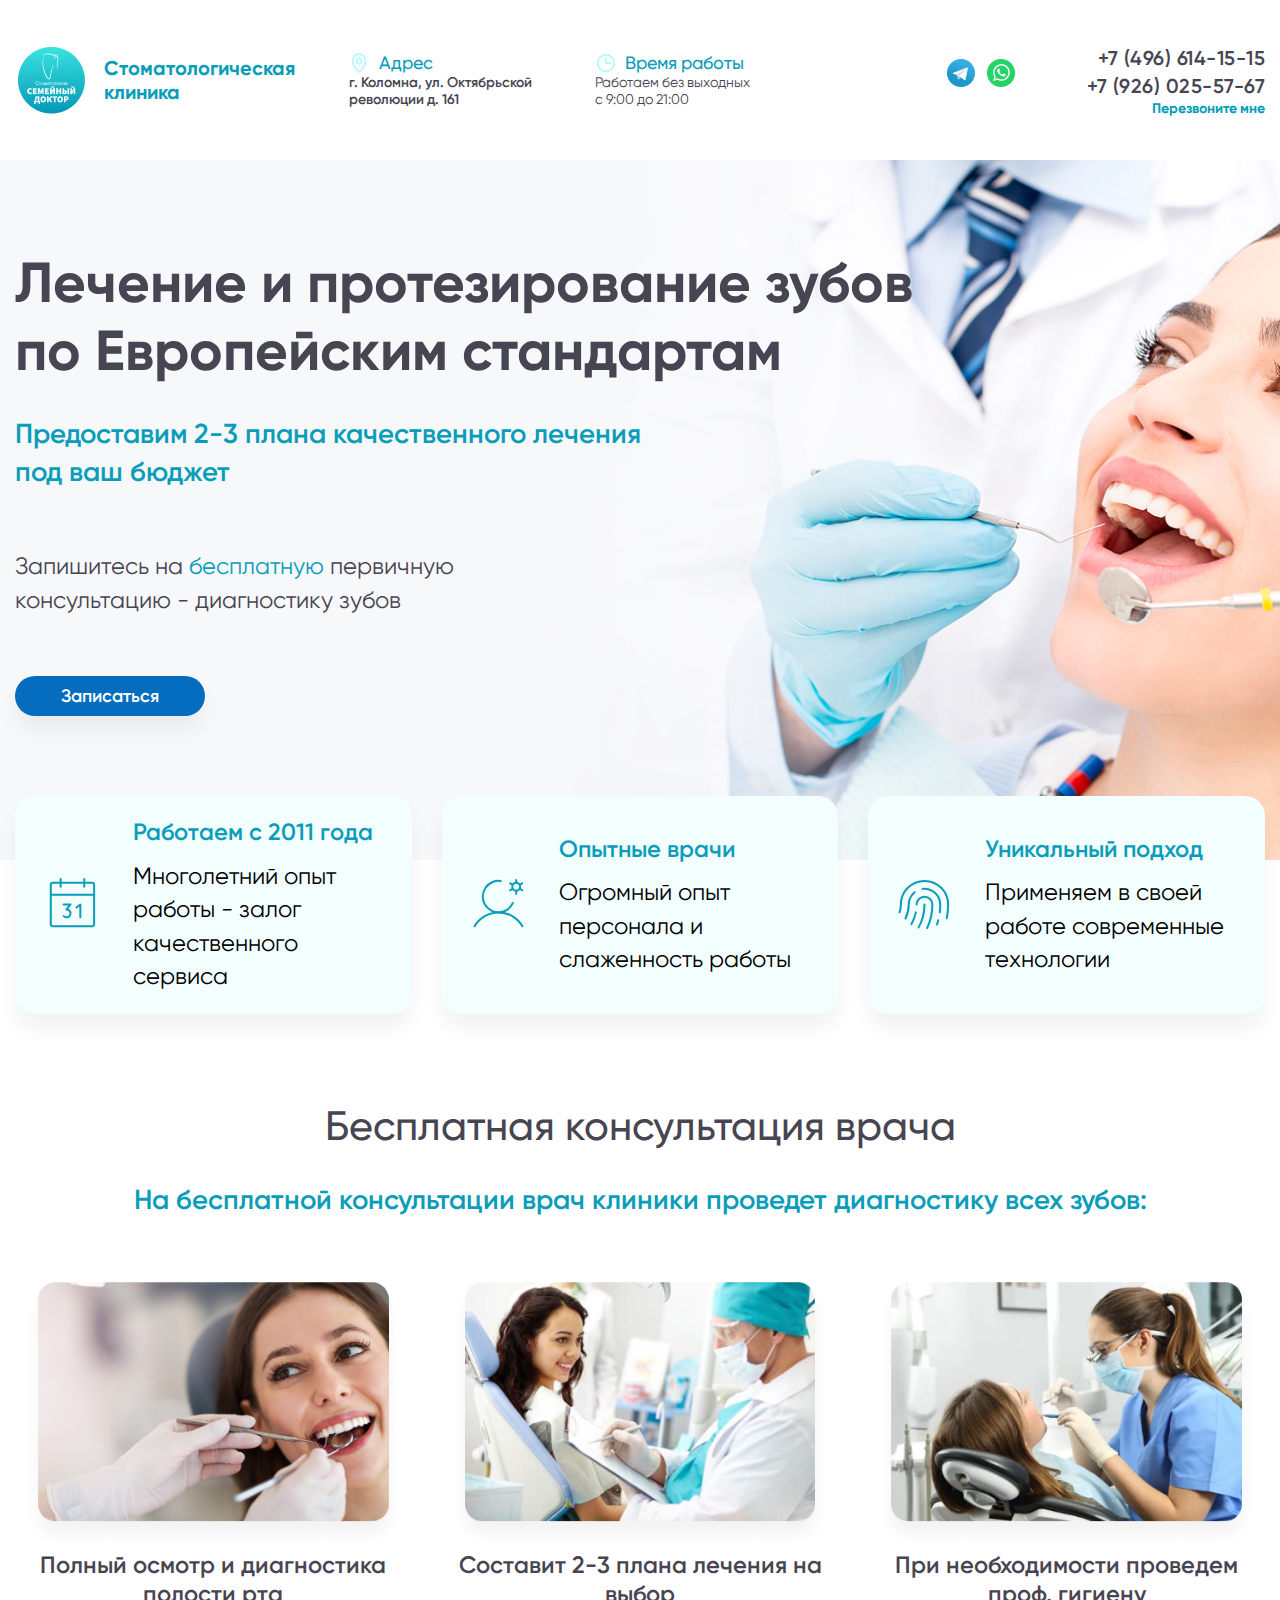
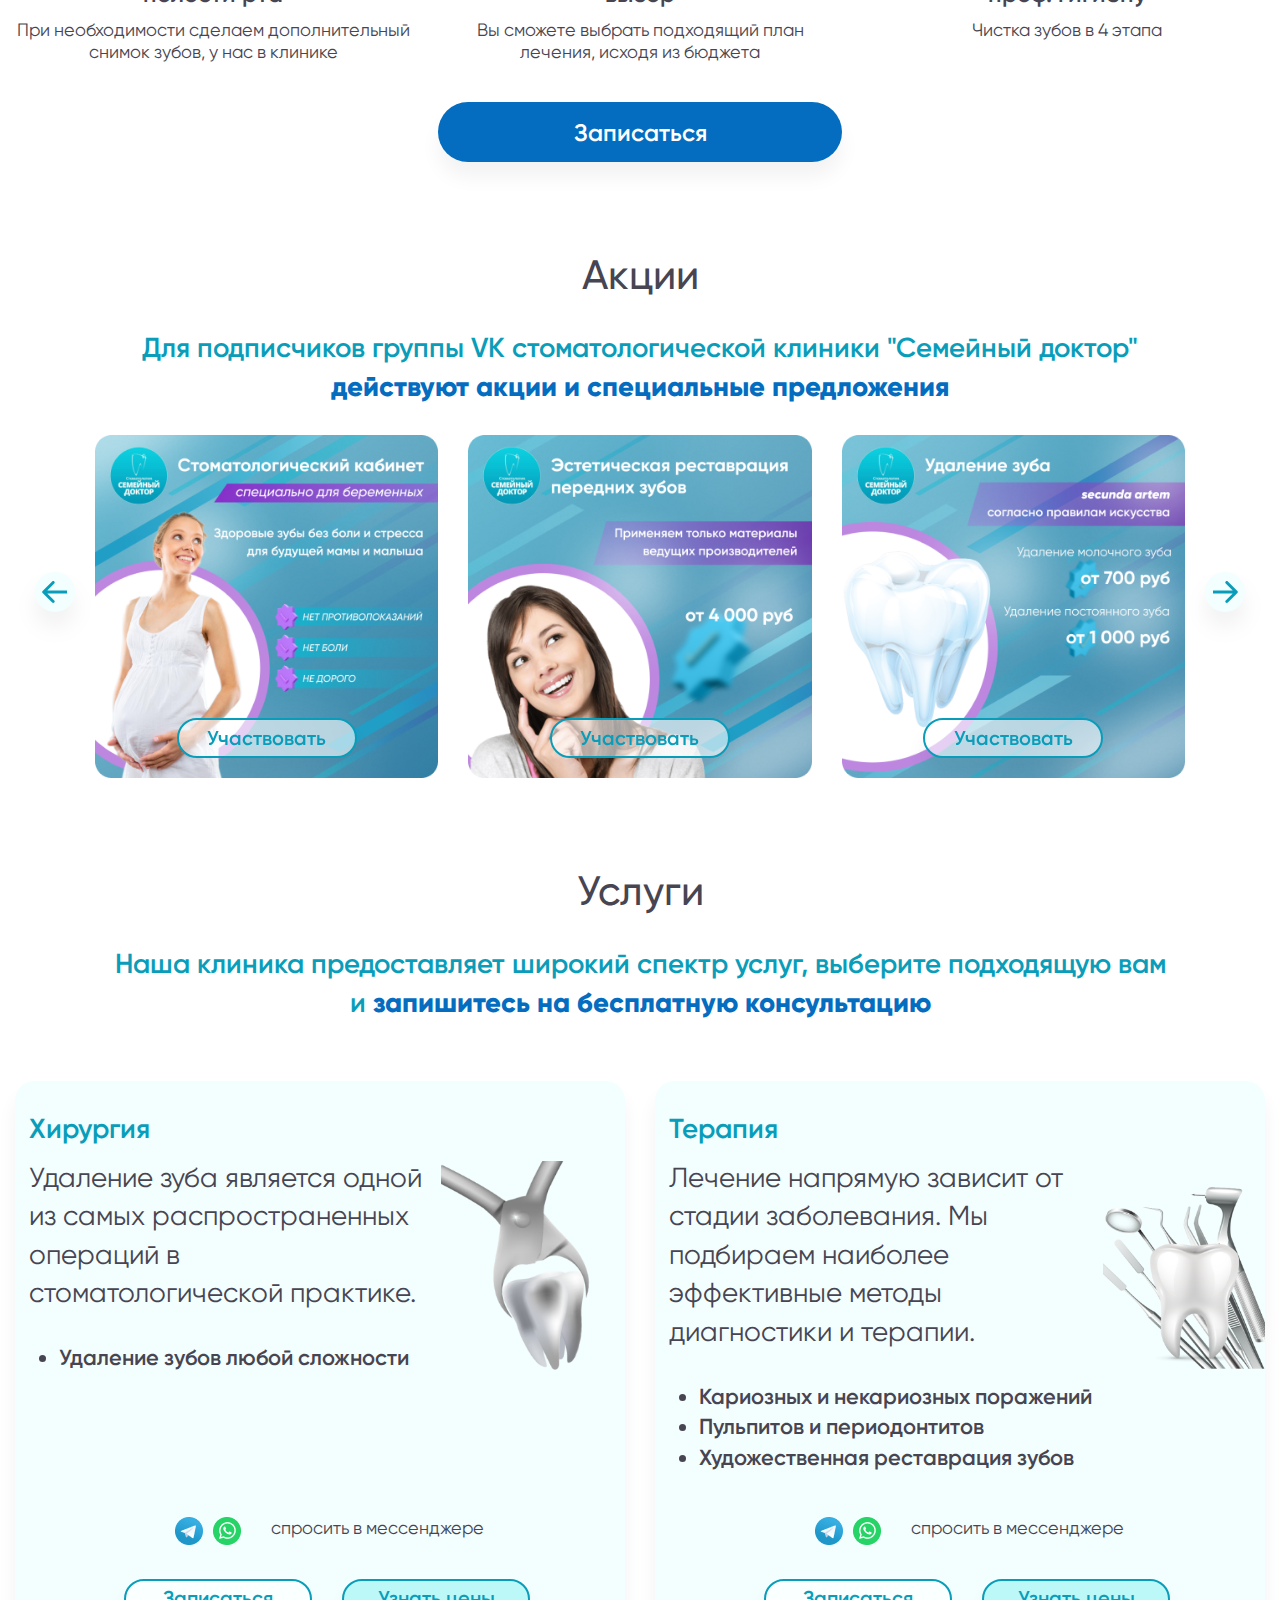
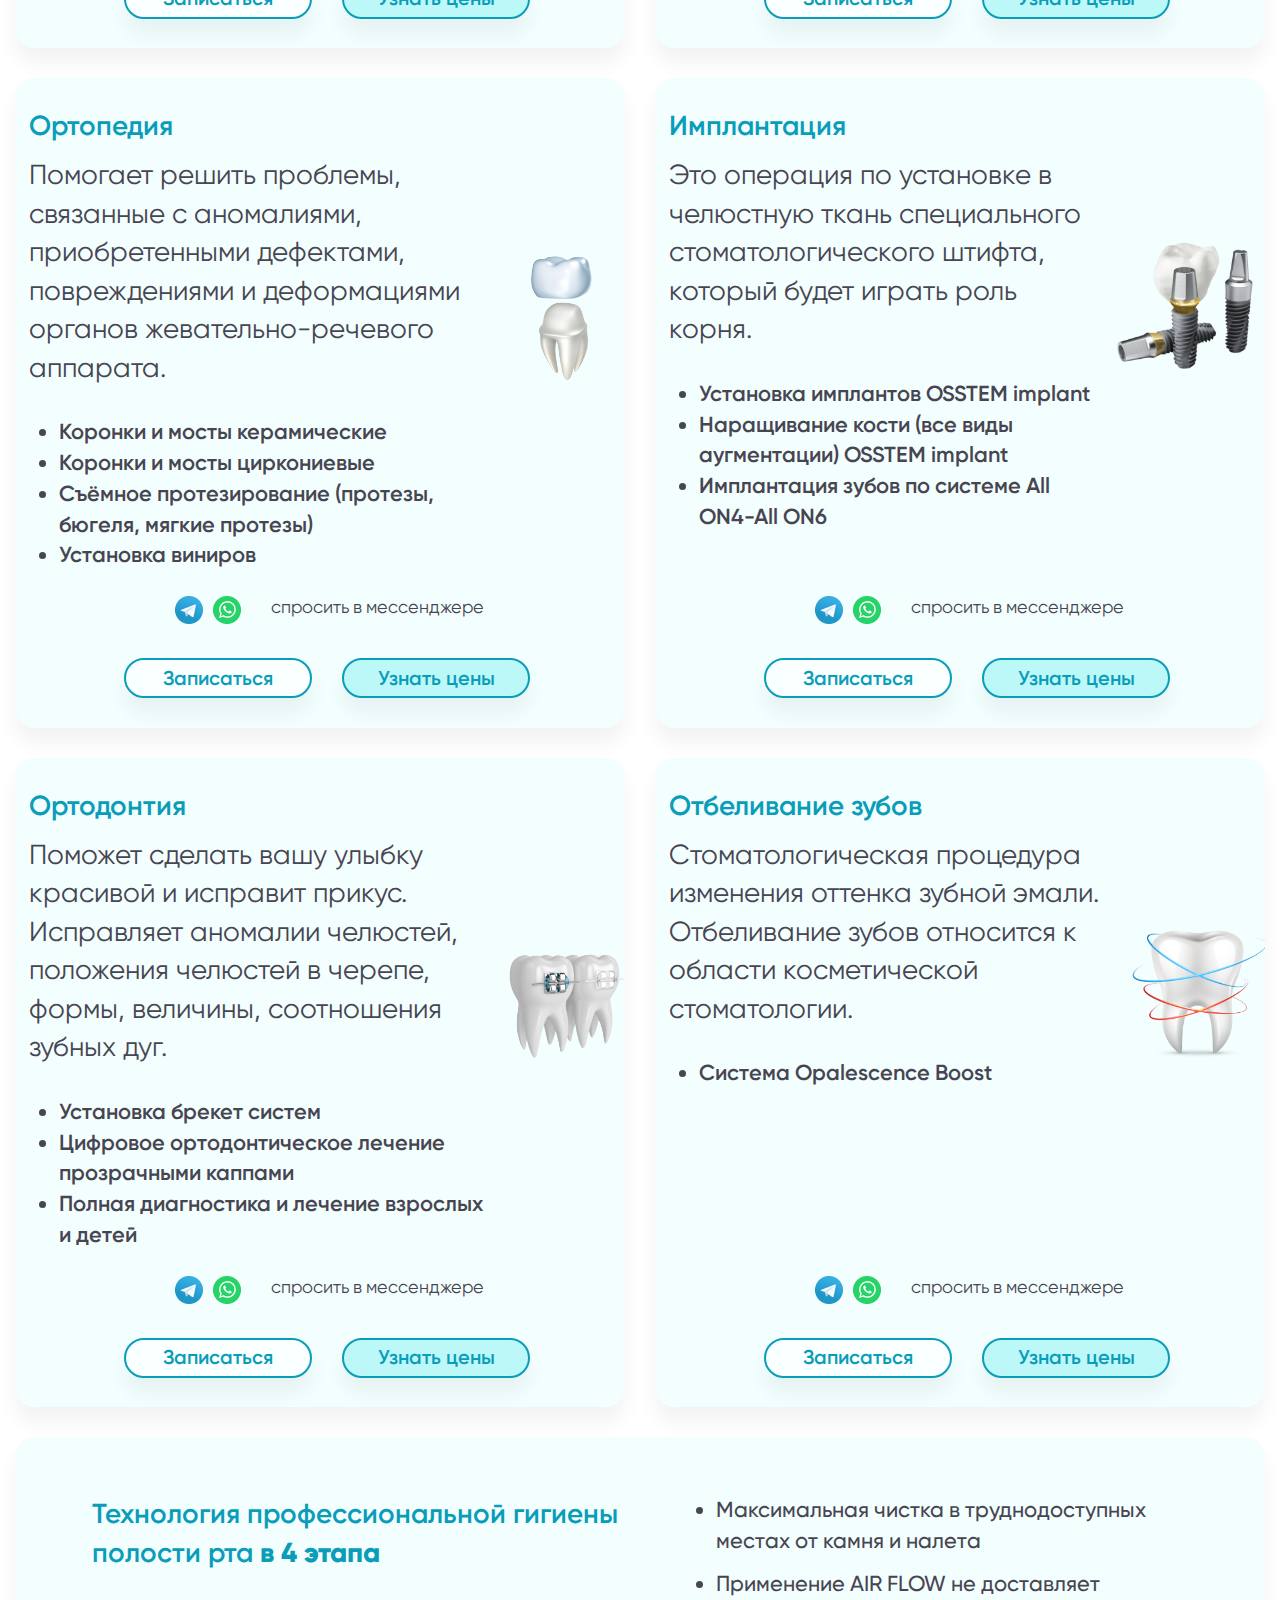
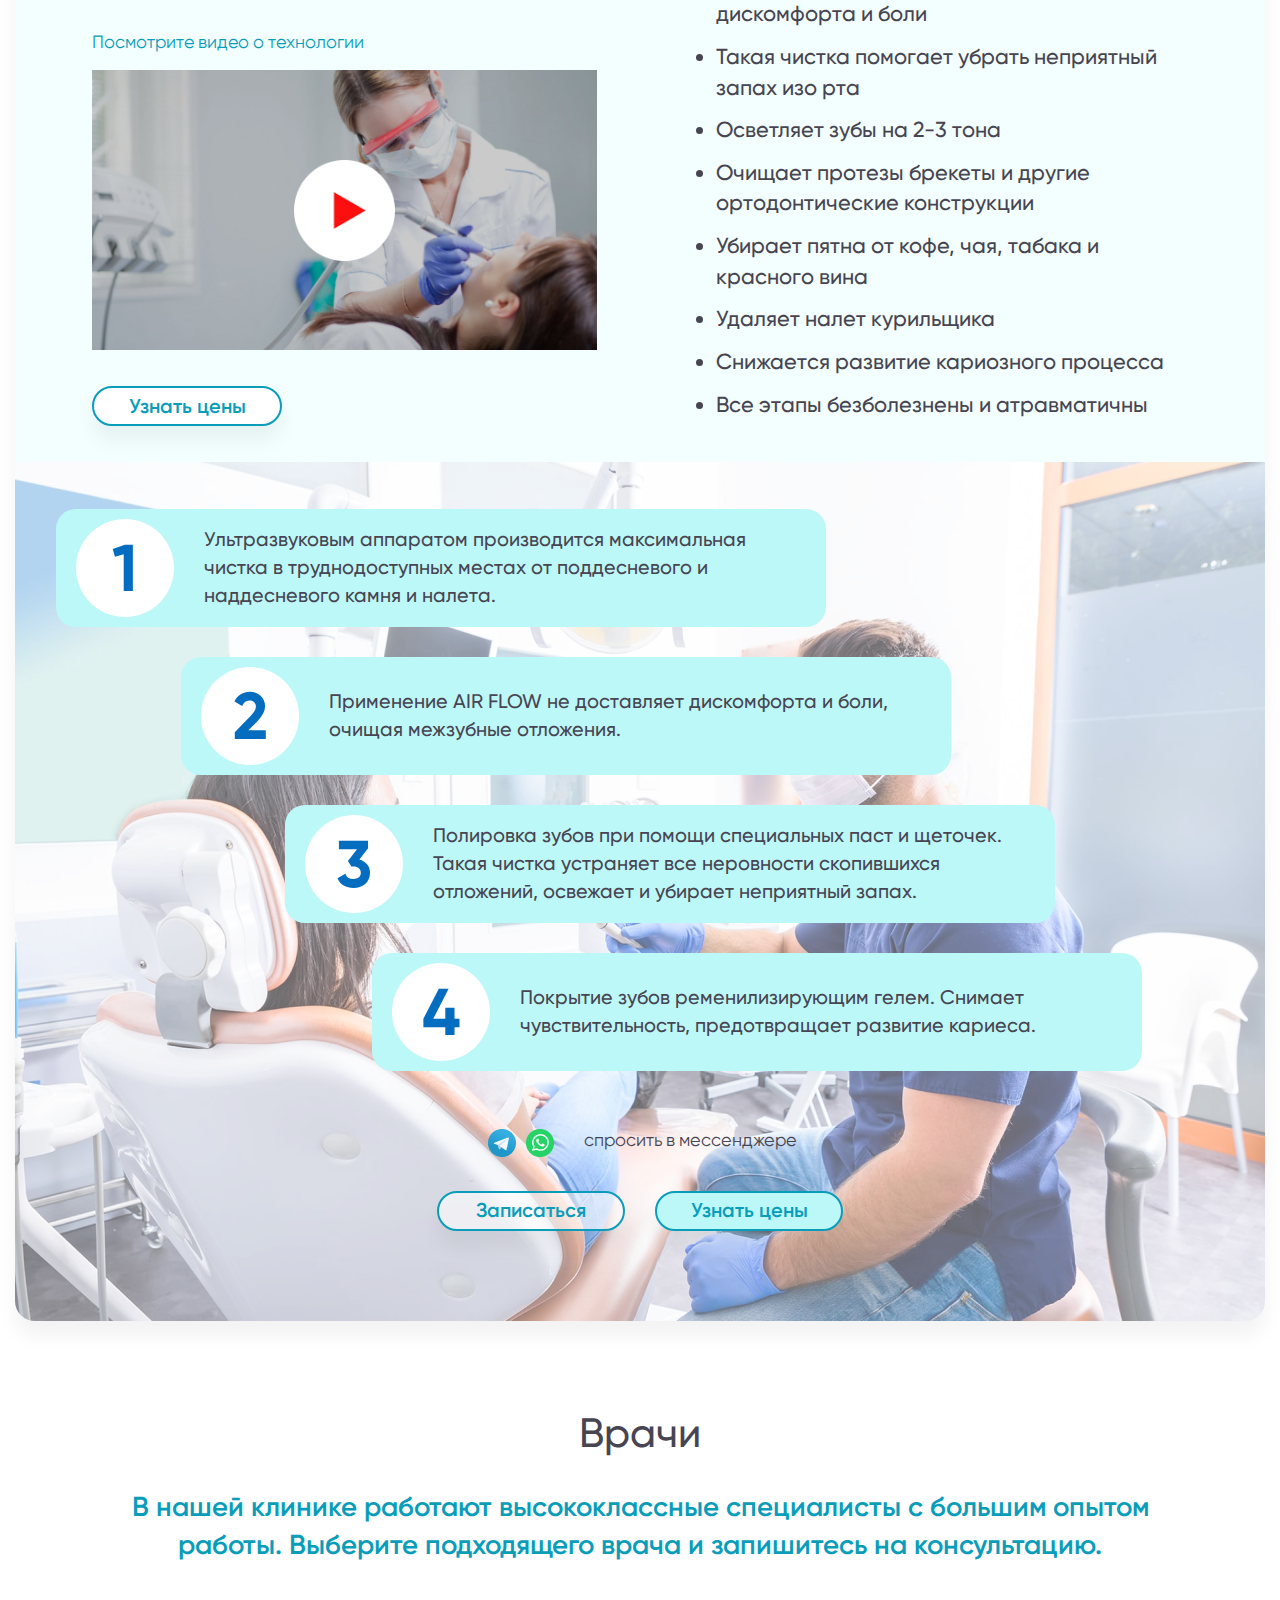
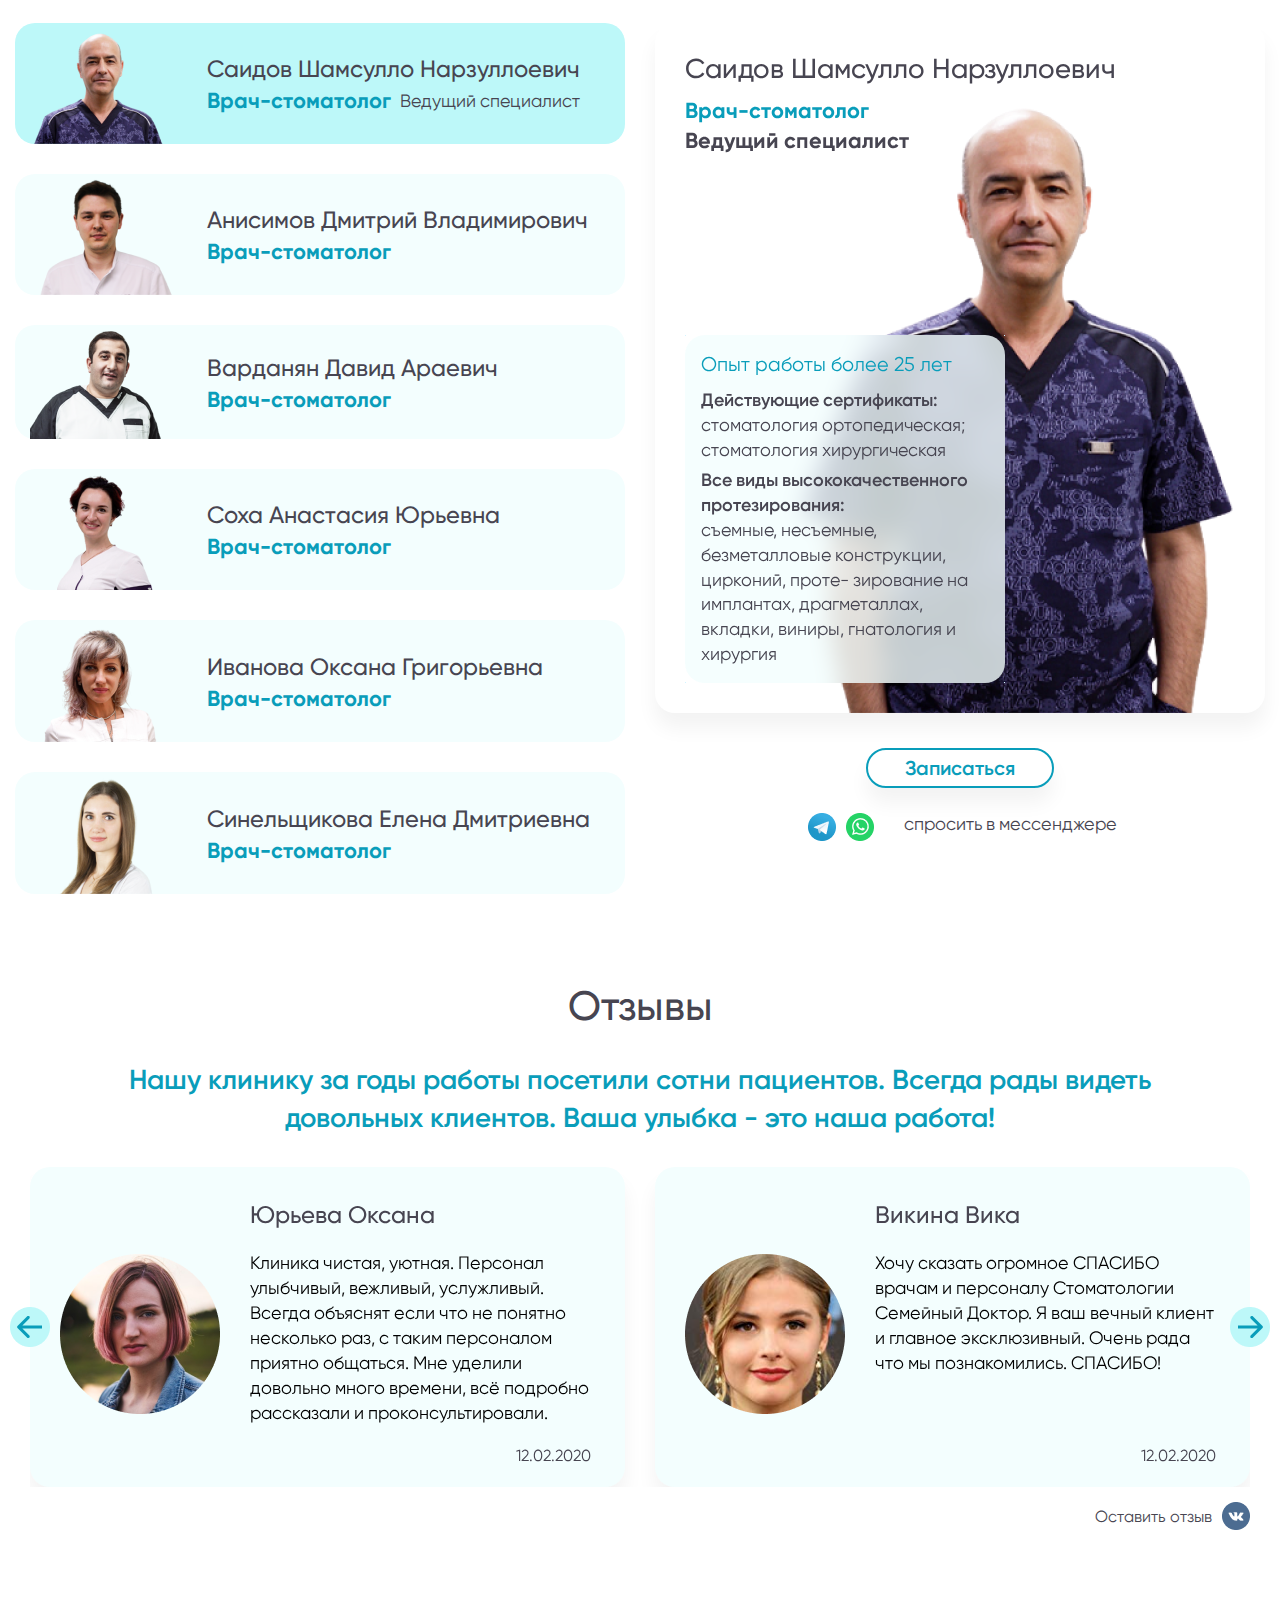
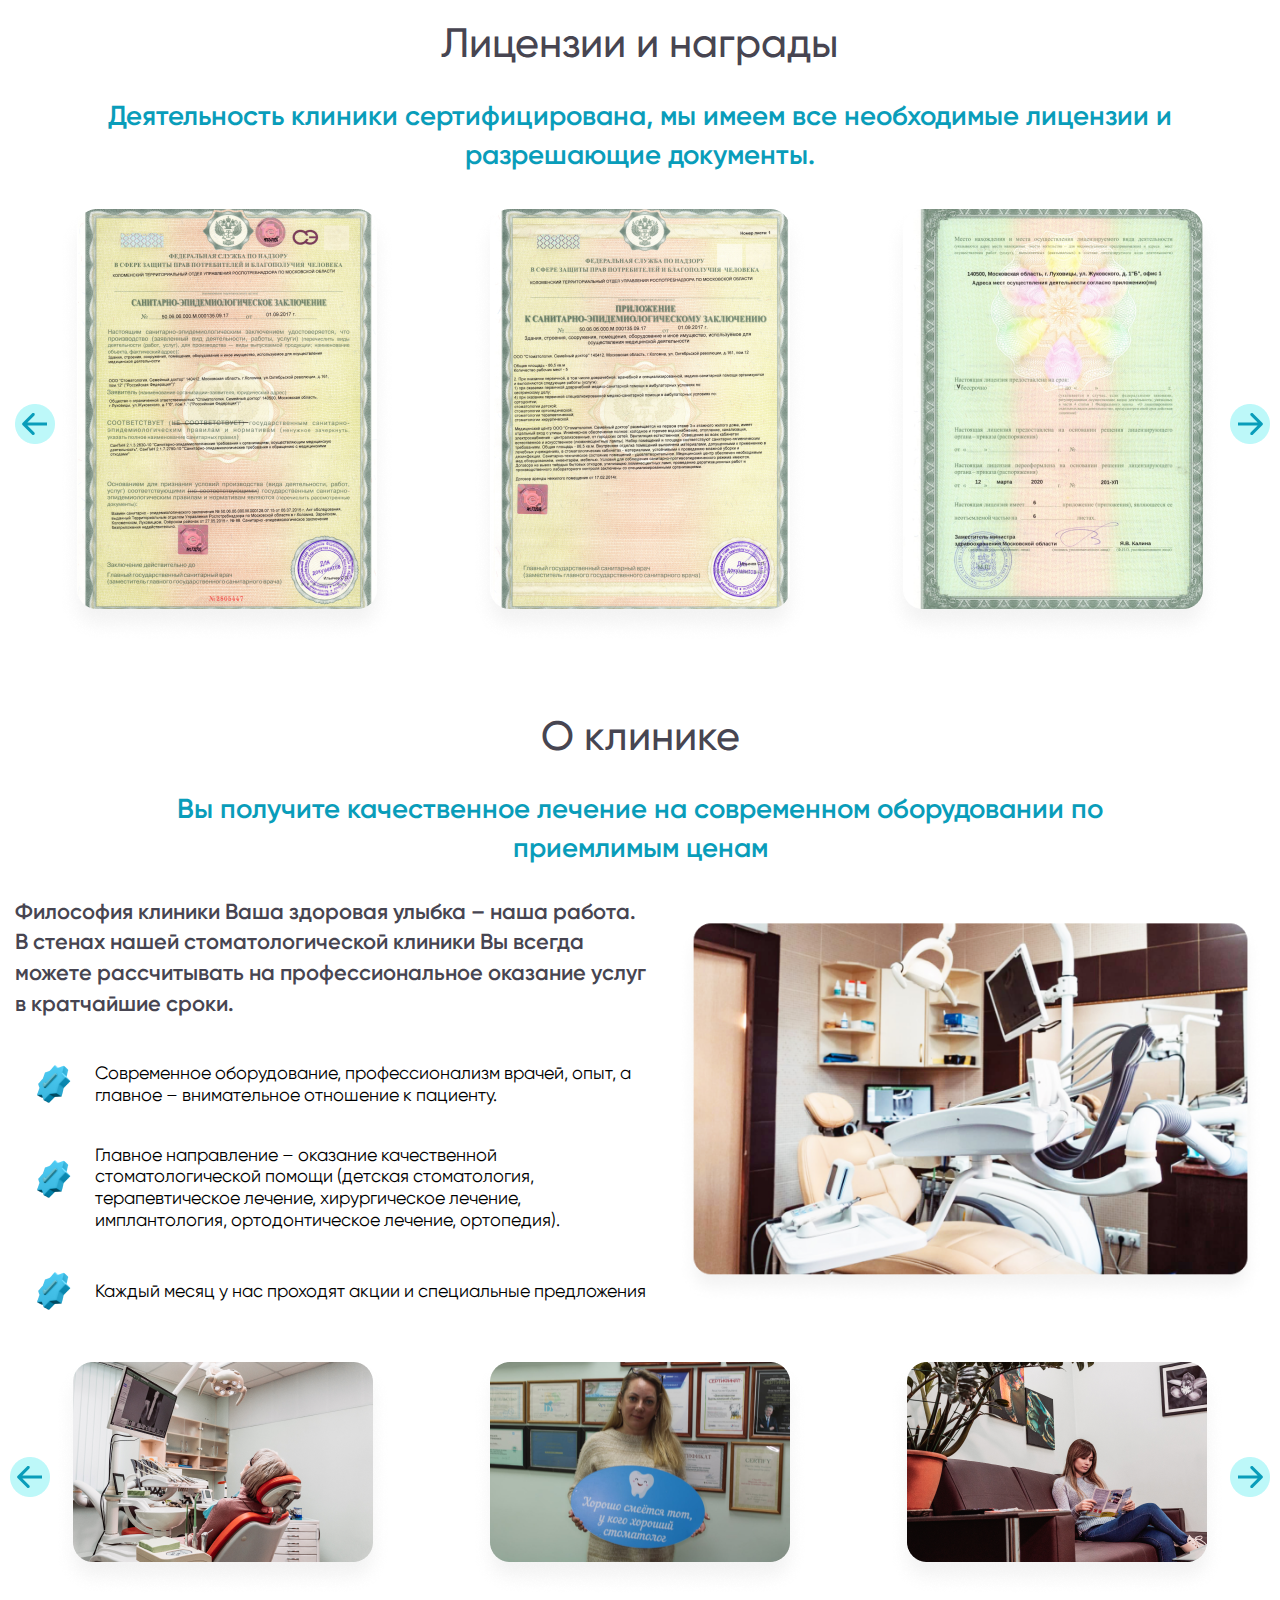
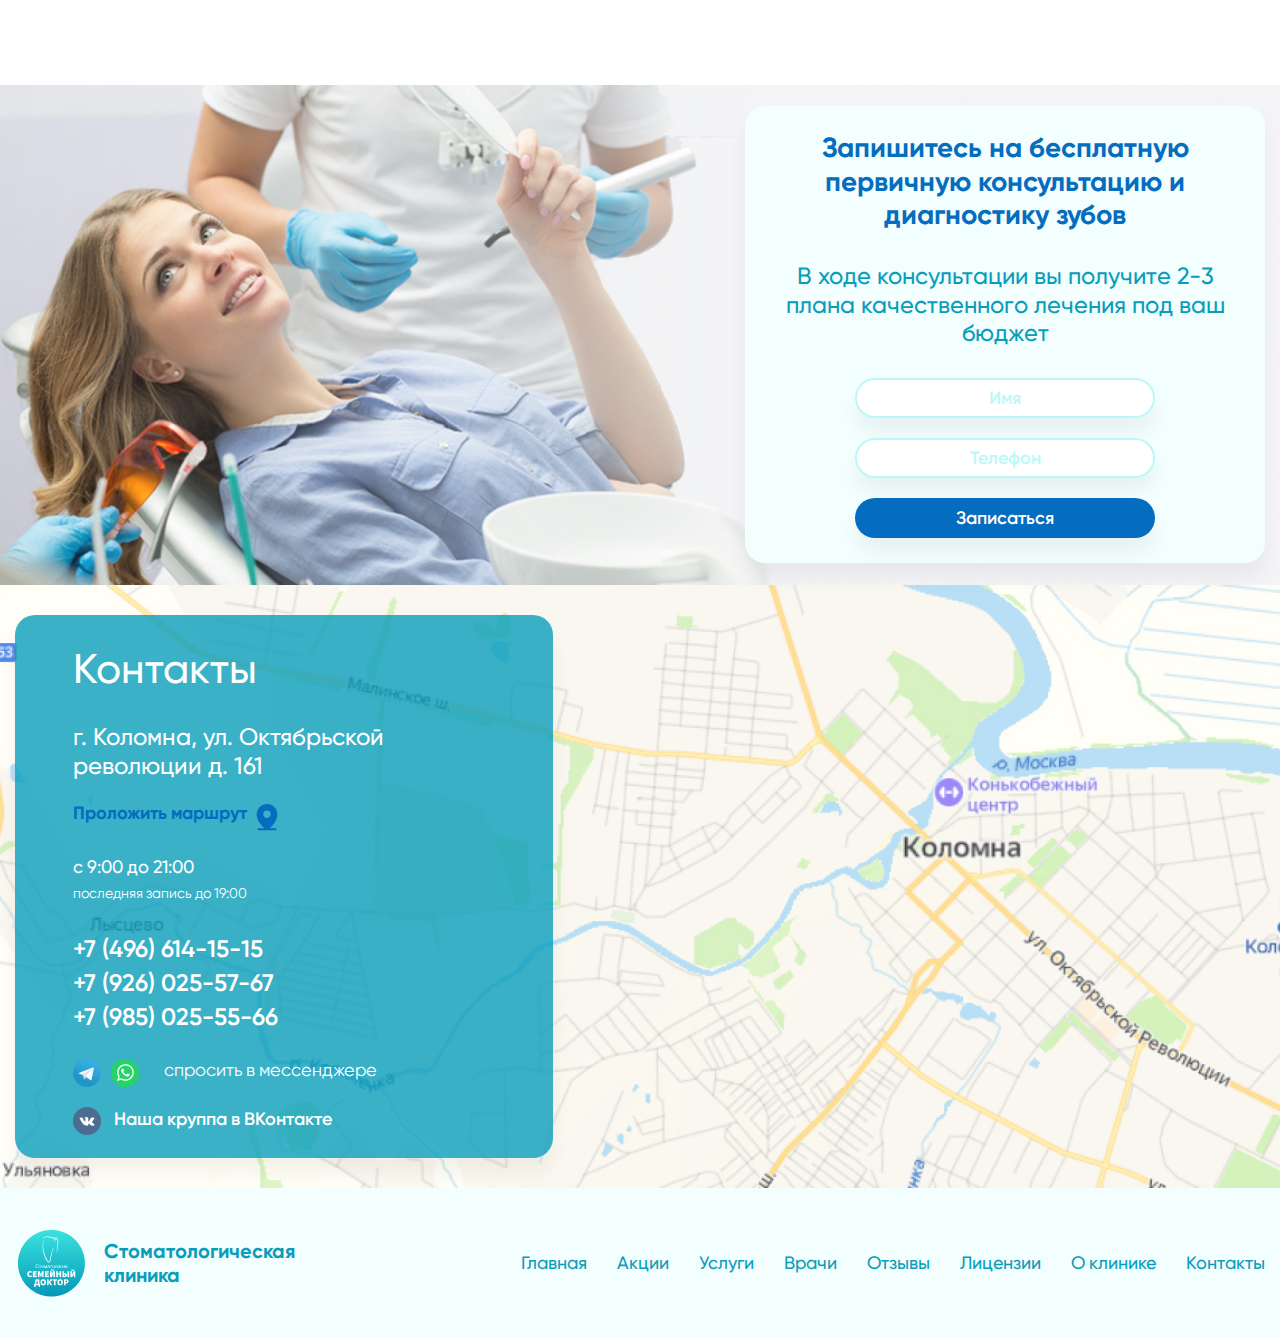
==== commit 5ee82cfd: "commit" ====
--- a/index.html
+++ b/index.html
@@ -1 +1 @@
-<!doctype html><html lang="ru"><head><meta charset="UTF-8"><meta http-equiv="X-UA-Compatible" content="IE=edge"><meta name="viewport" content="width=device-width,initial-scale=1,user-scalable=no"><link rel="stylesheet" href="css/main.css"><link rel="stylesheet" href="css/swiper.css"><title>Dental Clinic</title></head><body><div class="wrapper"><header class="header"><div class="header__container container"><div class="header__logo"><img src="images/header/header-logo.png" alt="logo"><p>Стоматологическая клиника</p></div><div class="header__address"><div class="header__address-title">Адрес</div><div class="header__address-location">г. Коломна, ул. Октябрьской революции д. 161</div></div><div class="header__worktime"><div class="header__worktime-title">Время работы</div><div class="header__worktime-time">Работаем без выходных с 9:00 до 21:00</div></div><div class="header__feedback"><div class="header__messengers"><a href="#"><img src="images/header/header-telegram.png" alt="telegram"> </a><a href="#"><img src="images/header/header-whatsapp.png" alt="whatsapp"></a></div><div class="header__phones"><p>+7 (496) 614-15-15</p><p>+7 (926) 025-57-67</p><a class="header__phones-callme" href="#">Перезвоните мне</a></div></div><div class="menu__body-block"><div class="menu__body"></div></div><div class="menu__icon-block"><div class="menu__icon"><span></span></div></div></div></header><main class="main"><section class="preview"><img class="preview__bg-1" src="images/main/preview/preview-bg.jpg" alt=""> <img class="preview__bg-2" src="images/main/preview/preview-bg-2.jpg" alt=""><div class="preview__container container"><div class="preview__info"><div class="preview__title">Лечение и протезирование зубов по Европейским стандартам</div><div class="preview__subtitle">Предоставим 2-3 плана качественного лечения под ваш бюджет</div><div class="preview__propose">Запишитесь на <span>бесплатную</span> первичную консультацию - диагностику зубов</div><div class="preview__btn-block"><a href="#" class="preview__btn">Записаться</a></div></div><div class="preview__items"><div class="preview__item"><div class="preview__item-img"><img src="images/main/preview/preview-calendar.svg" alt="calendar"></div><div class="preview__item-info"><div class="preview__item-title">Работаем с 2011 года</div><div class="preview__item-description">Многолетний опыт работы - залог качественного сервиса</div></div></div><div class="preview__item"><div class="preview__item-img"><img src="images/main/preview/preview-user.svg" alt="user"></div><div class="preview__item-info"><div class="preview__item-title">Опытные врачи</div><div class="preview__item-description">Огромный опыт персонала и слаженность работы</div></div></div><div class="preview__item"><div class="preview__item-img"><img src="images/main/preview/preview-finger.svg" alt="finger"></div><div class="preview__item-info"><div class="preview__item-title">Уникальный подход</div><div class="preview__item-description">Применяем в своей работе современные технологии</div></div></div></div></div></section><section class="freeconsultation"><div class="freeconsultation__container container"><div class="freeconsultation__title section-title">Бесплатная консультация врача</div><div class="freeconsultation__subtitle section-subtitle">На бесплатной консультации врач клиники проведет диагностику всех зубов:</div><div class="freeconsultation__items"><div class="freeconsultation__item"><div class="freeconsultation__item-img"><img src="images/main/freeconsultation/freeconsultation-img-1.png" alt="image"></div><div class="freeconsultation__item-title">Полный осмотр и диагностика полости рта</div><div class="freeconsultation__item-description">При необходимости сделаем дополнительный снимок зубов, у нас в клинике</div></div><div class="freeconsultation__item"><div class="freeconsultation__item-img"><img src="images/main/freeconsultation/freeconsultation-img-2.png" alt="image"></div><div class="freeconsultation__item-title">Составит 2-3 плана лечения на выбор</div><div class="freeconsultation__item-description">Вы сможете выбрать подходящий план лечения, исходя из бюджета</div></div><div class="freeconsultation__item"><div class="freeconsultation__item-img"><img src="images/main/freeconsultation/freeconsultation-img-3.png" alt="image"></div><div class="freeconsultation__item-title">При необходимости проведем проф. гигиену</div><div class="freeconsultation__item-description">Чистка зубов в 4 этапа</div></div></div><div class="freeconsultation__btn-block"><a class="freeconsultation__btn" href="#">Записаться</a></div></div></section><section class="stock"><div class="stock__container container"><div class="stock__title-block"><div class="stock__title section-title">Акции</div><div class="stock__subtitle section-subtitle">Для подписчиков группы VK стоматологической клиники "Семейный доктор" <span>действуют акции и специальные предложения</span></div></div><div class="stock__proposes"><div class="stock__proposes-button stock__proposes-button_prev"><img src="images/main/stock/arrow-left.svg" alt=""></div><div class="stock__items-block swiper-container"><div class="stock__items swiper-wrapper"><div class="stock__item swiper-slide"><img src="images/main/stock/stock-img-1.png" alt="picture"> <a class="stock__item-btn" href="#">Участвовать</a></div><div class="stock__item swiper-slide"><img src="images/main/stock/stock-img-2.png" alt="picture"> <a class="stock__item-btn" href="#">Участвовать</a></div><div class="stock__item swiper-slide"><img src="images/main/stock/stock-img-3.png" alt="picture"> <a class="stock__item-btn" href="#">Участвовать</a></div><div class="stock__item swiper-slide"><img src="images/main/stock/stock-img-1.png" alt="picture"> <a class="stock__item-btn" href="#">Участвовать</a></div><div class="stock__item swiper-slide"><img src="images/main/stock/stock-img-2.png" alt="picture"> <a class="stock__item-btn" href="#">Участвовать</a></div><div class="stock__item swiper-slide"><img src="images/main/stock/stock-img-3.png" alt="picture"> <a class="stock__item-btn" href="#">Участвовать</a></div><div class="stock__item swiper-slide"><img src="images/main/stock/stock-img-1.png" alt="picture"> <a class="stock__item-btn" href="#">Участвовать</a></div><div class="stock__item swiper-slide"><img src="images/main/stock/stock-img-2.png" alt="picture"> <a class="stock__item-btn" href="#">Участвовать</a></div><div class="stock__item swiper-slide"><img src="images/main/stock/stock-img-3.png" alt="picture"> <a class="stock__item-btn" href="#">Участвовать</a></div></div></div><div class="stock__proposes-button stock__proposes-button_next"><img src="images/main/stock/arrow-right.svg" alt=""></div></div></div><div class="stock-popup"><div class="stock-popup__body"><img class="stock-popup__close" src="images/main/stock/close.svg" alt=""><div class="stock-popup__content"><div class="stock-popup__title">Для участия в акции подпишитесь на нашу группу в ВК<span>октакте</span></div><div class="stock-popup__btn-block"><a class="stock-popup__btn" href="#">Стать участником</a></div><div class="stock-popup__feedback"><a href=""><img src="images/main/stock/Telegram.png" alt="telegram"></a><a href=""><img src="images/main/stock/WhatsApp.png" alt="whatsapp"></a><span>спросить в мессенджере</span></div></div></div></div></section><section class="services"><div class="services__container container"><div class="services__title section-title">Услуги</div><div class="services__subtitle section-subtitle">Наша клиника предоставляет широкий спектр услуг, выберите подходящую вам и <span>запишитесь на бесплатную консультацию</span></div><div class="services__items"><div class="services__short-items"><div class="services__short-item"><div class="services__short-item-info"><div class="services__short-item-text"><div class="services__short-item-title">Хирургия</div><div class="services__short-item-description">Удаление зуба является одной из самых распространенных операций в стоматологической практике.</div><ul class="services__short-item-list"><li>Удаление зубов любой сложности</li></ul></div><div class="services__short-item-img"><img src="images/main/services/services-img-1.png" alt=""></div></div><div class="services__short-item-feedback"><a href="#"><img src="images/main/services/Telegram.png" alt="telegram"></a><a href="#"><img src="images/main/services/WhatsApp.png" alt="whatsapp"></a><span>спросить в мессенджере</span></div><div class="services__short-item-buttons"><a class="services__short-item-button services__short-item-button_connect" href="#">Записаться</a> <a class="services__short-item-button services__short-item-button_prices" href="#">Узнать цены</a></div></div><div class="services__short-item"><div class="services__short-item-info"><div class="services__short-item-text"><div class="services__short-item-title">Терапия</div><div class="services__short-item-description">Лечение напрямую зависит от стадии заболевания. Мы подбираем наиболее эффективные методы диагностики и терапии.</div><ul class="services__short-item-list"><li>Кариозных и некариозных поражений</li><li>Пульпитов и периодонтитов</li><li>Художественная реставрация зубов</li></ul></div><div class="services__short-item-img"><img src="images/main/services/services-img-2.png" alt=""></div></div><div class="services__short-item-feedback"><a href="#"><img src="images/main/services/Telegram.png" alt="telegram"></a><a href="#"><img src="images/main/services/WhatsApp.png" alt="whatsapp"></a><span>спросить в мессенджере</span></div><div class="services__short-item-buttons"><a class="services__short-item-button services__short-item-button_connect" href="#">Записаться</a> <a class="services__short-item-button services__short-item-button_prices" href="#">Узнать цены</a></div></div><div class="services__short-item"><div class="services__short-item-info"><div class="services__short-item-text"><div class="services__short-item-title">Ортопедия</div><div class="services__short-item-description">Помогает решить проблемы, связанные с аномалиями, приобретенными дефектами, повреждениями и деформациями органов жевательно-речевого аппарата.</div><ul class="services__short-item-list"><li>Коронки и мосты керамические</li><li>Коронки и мосты циркониевые</li><li>Съёмное протезирование (протезы, бюгеля, мягкие протезы)</li><li>Установка виниров</li></ul></div><div class="services__short-item-img"><img src="images/main/services/services-img-3.png" alt=""></div></div><div class="services__short-item-feedback"><a href="#"><img src="images/main/services/Telegram.png" alt="telegram"></a><a href="#"><img src="images/main/services/WhatsApp.png" alt="whatsapp"></a><span>спросить в мессенджере</span></div><div class="services__short-item-buttons"><a class="services__short-item-button services__short-item-button_connect" href="#">Записаться</a> <a class="services__short-item-button services__short-item-button_prices" href="#">Узнать цены</a></div></div><div class="services__short-item"><div class="services__short-item-info"><div class="services__short-item-text"><div class="services__short-item-title">Имплантация</div><div class="services__short-item-description">Это операция по установке в челюстную ткань специального стоматологического штифта, который будет играть роль корня.</div><ul class="services__short-item-list"><li>Установка имплантов OSSTEM implant</li><li>Наращивание кости (все виды аугментации) OSSTEM implant</li><li>Имплантация зубов по системе All ON4-All ON6</li></ul></div><div class="services__short-item-img"><img src="images/main/services/services-img-4.png" alt=""></div></div><div class="services__short-item-feedback"><a href="#"><img src="images/main/services/Telegram.png" alt="telegram"></a><a href="#"><img src="images/main/services/WhatsApp.png" alt="whatsapp"></a><span>спросить в мессенджере</span></div><div class="services__short-item-buttons"><a class="services__short-item-button services__short-item-button_connect" href="#">Записаться</a> <a class="services__short-item-button services__short-item-button_prices" href="#">Узнать цены</a></div></div><div class="services__short-item"><div class="services__short-item-info"><div class="services__short-item-text"><div class="services__short-item-title">Ортодонтия</div><div class="services__short-item-description">Поможет сделать вашу улыбку красивой и исправит прикус. Исправляет аномалии челюстей, положения челюстей в черепе, формы, величины, соотношения зубных дуг.</div><ul class="services__short-item-list"><li>Установка брекет систем</li><li>Цифровое ортодонтическое лечение прозрачными каппами</li><li>Полная диагностика и лечение взрослых и детей</li></ul></div><div class="services__short-item-img"><img src="images/main/services/services-img-5.png" alt=""></div></div><div class="services__short-item-feedback"><a href="#"><img src="images/main/services/Telegram.png" alt="telegram"></a><a href="#"><img src="images/main/services/WhatsApp.png" alt="whatsapp"></a><span>спросить в мессенджере</span></div><div class="services__short-item-buttons"><a class="services__short-item-button services__short-item-button_connect" href="#">Записаться</a> <a class="services__short-item-button services__short-item-button_prices" href="#">Узнать цены</a></div></div><div class="services__short-item"><div class="services__short-item-info"><div class="services__short-item-text"><div class="services__short-item-title">Отбеливание зубов</div><div class="services__short-item-description">Стоматологическая процедура изменения оттенка зубной эмали. Отбеливание зубов относится к области косметической стоматологии.</div><ul class="services__short-item-list"><li>Система Opalescence Boost</li></ul></div><div class="services__short-item-img"><img src="images/main/services/services-img-6.png" alt=""></div></div><div class="services__short-item-feedback"><a href="#"><img src="images/main/services/Telegram.png" alt="telegram"></a><a href="#"><img src="images/main/services/WhatsApp.png" alt="whatsapp"></a><span>спросить в мессенджере</span></div><div class="services__short-item-buttons"><a class="services__short-item-button services__short-item-button_connect" href="#">Записаться</a> <a class="services__short-item-button services__short-item-button_prices" href="#">Узнать цены</a></div></div></div><div class="services__big-item"><div class="services__big-item-columns"><div class="services__big-item-column"><div class="services__big-item-column-title">Технология профессиональной гигиены полости рта <span>в 4 этапа</span></div><div class="services__big-item-column-video-block"><div class="services__big-item-column-video-title">Посмотрите видео о технологии</div><div class="services__big-item-column-video"><img src="images/main/services/video.jpg" alt="video"></div></div><div class="services__big-item-column-btn-block"><a class="services__big-item-column-btn" href="#">Узнать цены</a></div></div><div class="services__big-item-column"><ul class="services__big-item-column-list"><li>Максимальная чистка в труднодоступных местах от камня и налета</li><li>Применение AIR FLOW не доставляет дискомфорта и боли</li><li>Такая чистка помогает убрать неприятный запах изо рта</li><li>Осветляет зубы на 2-3 тона</li><li>Очищает протезы брекеты и другие ортодонтические конструкции</li><li>Убирает пятна от кофе, чая, табака и красного вина</li><li>Удаляет налет курильщика</li><li>Снижается развитие кариозного процесса</li><li>Все этапы безболезнены и атравматичны</li></ul></div></div><div class="services__big-item-steps"><img class="services__big-item-steps-bg" src="images/main/services/steps-bg.png" alt=""><div class="services__big-item-steps-info"><div class="services__big-item-steps-item"><div class="services__big-item-steps-item-count"><p>1</p></div><div class="services__big-item-steps-item-description">Ультразвуковым аппаратом производится максимальная чистка в труднодоступных местах от поддесневого и наддесневого камня и налета.</div></div><div class="services__big-item-steps-item"><div class="services__big-item-steps-item-count"><p>2</p></div><div class="services__big-item-steps-item-description">Применение AIR FLOW не доставляет дискомфорта и боли, очищая межзубные отложения.</div></div><div class="services__big-item-steps-item"><div class="services__big-item-steps-item-count"><p>3</p></div><div class="services__big-item-steps-item-description">Полировка зубов при помощи специальных паст и щеточек. Такая чистка устраняет все неровности скопившихся отложений, освежает и убирает неприятный запах.</div></div><div class="services__big-item-steps-item"><div class="services__big-item-steps-item-count"><p>4</p></div><div class="services__big-item-steps-item-description">Покрытие зубов ременилизирующим гелем. Снимает чувствительность, предотвращает развитие кариеса.</div></div></div><div class="services__big-item-steps-feedback"><a href="#"><img src="images/main/services/Telegram.png" alt="telegram"></a><a href="#"><img src="images/main/services/WhatsApp.png" alt="whatsapp"></a><span>спросить в мессенджере</span></div><div class="services__big-item-steps-buttons"><a class="services__big-item-steps-button services__big-item-steps-button_connect" href="#">Записаться</a> <a class="services__big-item-steps-button services__big-item-steps-button_prices" href="#">Узнать цены</a></div></div></div></div></div><div class="services-popup"><div class="services-popup__body"><img class="services-popup__close" src="images/main/stock/close.svg" alt=""><div class="services-popup__content"><div class="services-popup__title">Скачайте прайс-лист и ознакомьтесь с ценами</div><div class="services-popup__file"><img src="images/main/services/file.png" alt="File"></div><div class="services-popup__btn-block"><a class="services-popup__btn" href="images/main/preview/preview-user.svg" download>Скачать</a></div><div class="services-popup__feedback"><a href=""><img src="images/main/stock/Telegram.png" alt="telegram"></a><a href=""><img src="images/main/stock/WhatsApp.png" alt="whatsapp"></a><span>спросить в мессенджере</span></div></div></div></div></section><section class="doctors"><div class="container doctors__container"><div class="doctors__title-block"><div class="section-title doctors__title">Врачи</div><div class="section-subtitle doctors__subtitle">В нашей клинике работают высококлассные специалисты с большим опытом работы. Выберите подходящего врача и запишитесь на консультацию.</div></div><div class="doctors__persons"><div class="doctors__persons-items tabs-nav"><div class="doctors__persons-item is-active" data-tab-name="tab-1"><div class="doctors__persons-item-img"><img src="images/main/doctors/doctor-1.png" alt="image"></div><div class="doctors__persons-item-info"><div class="doctors__persons-item-info-name">Саидов Шамсулло Нарзуллоевич</div><div class="doctors__persons-item-info-position">Врач-стоматолог <span>Ведущий специалист</span></div></div></div><div class="doctors__persons-item" data-tab-name="tab-2"><div class="doctors__persons-item-img"><img src="images/main/doctors/doctor-2.png" alt="image"></div><div class="doctors__persons-item-info"><div class="doctors__persons-item-info-name">Анисимов Дмитрий Владимирович</div><div class="doctors__persons-item-info-position">Врач-стоматолог</div></div></div><div class="doctors__persons-item" data-tab-name="tab-3"><div class="doctors__persons-item-img"><img src="images/main/doctors/doctor-3.png" alt="image"></div><div class="doctors__persons-item-info"><div class="doctors__persons-item-info-name">Варданян Давид Араевич</div><div class="doctors__persons-item-info-position">Врач-стоматолог</div></div></div><div class="doctors__persons-item" data-tab-name="tab-4"><div class="doctors__persons-item-img"><img src="images/main/doctors/doctor-4.png" alt="image"></div><div class="doctors__persons-item-info"><div class="doctors__persons-item-info-name">Соха Анастасия Юрьевна</div><div class="doctors__persons-item-info-position">Врач-стоматолог</div></div></div><div class="doctors__persons-item" data-tab-name="tab-5"><div class="doctors__persons-item-img"><img src="images/main/doctors/doctor-5.png" alt="image"></div><div class="doctors__persons-item-info"><div class="doctors__persons-item-info-name">Иванова Оксана Григорьевна</div><div class="doctors__persons-item-info-position">Врач-стоматолог</div></div></div><div class="doctors__persons-item" data-tab-name="tab-6"><div class="doctors__persons-item-img"><img src="images/main/doctors/doctor-6.png" alt="image"></div><div class="doctors__persons-item-info"><div class="doctors__persons-item-info-name">Синельщикова Елена Дмитриевна</div><div class="doctors__persons-item-info-position">Врач-стоматолог</div></div></div></div><div class="doctors__persons-description"><div class="doctors__persons-description-items tabs-content"><div class="doctors__persons-description-item is-active tab-1"><img class="doctors__persons-description-item-bg" src="images/main/doctors/doctor-1b.png" alt="image"><div class="doctors__persons-description-item-info"><div class="doctors__persons-description-item-info-name">Саидов Шамсулло Нарзуллоевич</div><div class="doctors__persons-description-item-info-position"><p>Врач-стоматолог</p><span>Ведущий специалист</span></div></div><div class="doctors__persons-description-item-experience"><div class="doctors__persons-description-item-experience-age">Опыт работы более 25 лет</div><div class="doctors__persons-description-item-experience-details"><span>Действующие сертификаты:</span> стоматология ортопедическая; стоматология хирургическая <span>Все виды высококачественного протезирования:</span> съемные, несъемные, безметалловые конструкции, цирконий, проте- зирование на имплантах, драгметаллах, вкладки, виниры, гнатология и хирургия</div></div></div><div class="doctors__persons-description-item tab-2"><img class="doctors__persons-description-item-bg" src="images/main/doctors/doctor-2b.png" alt="image"><div class="doctors__persons-description-item-info"><div class="doctors__persons-description-item-info-name">Анисимов Дмитрий Владимирович</div><div class="doctors__persons-description-item-info-position">Врач-стоматолог</div></div><div class="doctors__persons-description-item-experience"><div class="doctors__persons-description-item-experience-age">Опыт работы более 5 лет</div><div class="doctors__persons-description-item-experience-details"><span>Действующие сертификаты:</span> стоматология общей практики; стоматология хирургическая <span>Направленность:</span> имплантация, пародонтология, удаление зубов любой сложности</div></div></div><div class="doctors__persons-description-item tab-3"><img class="doctors__persons-description-item-bg" src="images/main/doctors/doctor-3b.png" alt="image"><div class="doctors__persons-description-item-info"><div class="doctors__persons-description-item-info-name">Варданян Давид Араевич</div><div class="doctors__persons-description-item-info-position">Врач-стоматолог</div></div><div class="doctors__persons-description-item-experience"><div class="doctors__persons-description-item-experience-age">Опыт работы более 5 лет</div><div class="doctors__persons-description-item-experience-details"><span>Действующие сертификаты:</span> стоматология общей практики; стоматология хирургическая <span>Направленность:</span> протезирование зубов, хирургическое удаление, терапевтическое лечение и отбеливание</div></div></div><div class="doctors__persons-description-item tab-4"><img class="doctors__persons-description-item-bg" src="images/main/doctors/doctor-4b.png" alt="image"><div class="doctors__persons-description-item-info"><div class="doctors__persons-description-item-info-name">Соха Анастасия Юрьевна</div><div class="doctors__persons-description-item-info-position">Врач-стоматолог</div></div><div class="doctors__persons-description-item-experience"><div class="doctors__persons-description-item-experience-age">Опыт работы более 10 лет</div><div class="doctors__persons-description-item-experience-details"><span>Действующие сертификаты:</span> стоматология общей практики; стоматология терапевтическая; стоматология ортодонтическая <span>Направленность:</span> терапевтическое лечение, эстетическая реставрация зубов и исправление прикуса любой сложности</div></div></div><div class="doctors__persons-description-item tab-5"><img class="doctors__persons-description-item-bg" src="images/main/doctors/doctor-5b.png" alt="image"><div class="doctors__persons-description-item-info"><div class="doctors__persons-description-item-info-name">Иванова Оксана Григорьевна</div><div class="doctors__persons-description-item-info-position">Врач-стоматолог</div></div><div class="doctors__persons-description-item-experience"><div class="doctors__persons-description-item-experience-age">Опыт работы более 20 лет</div><div class="doctors__persons-description-item-experience-details"><span>Действующие сертификаты:</span> стоматология общей практики; стоматология ортопедическая <span>Направленность:</span> терапевтическое лечение, все виды протезирования, хирургическое удаление зубов</div></div></div><div class="doctors__persons-description-item tab-6"><img class="doctors__persons-description-item-bg" src="images/main/doctors/doctor-6b.png" alt="image"><div class="doctors__persons-description-item-info"><div class="doctors__persons-description-item-info-name">Синельщикова Елена Дмитриевна</div><div class="doctors__persons-description-item-info-position">Врач-стоматолог</div></div><div class="doctors__persons-description-item-experience"><div class="doctors__persons-description-item-experience-age">Опыт работы более 5 лет</div><div class="doctors__persons-description-item-experience-details"><span>Действующие сертификаты:</span> стоматология общей практики; стоматология хирургическая <span>Направленность:</span> терапевтическое лечение, эстетическая реставрация, хирургическое удаление зубов , профессиональная гигиена и отбеливание</div></div></div></div><div class="doctors__persons-description-btn-block"><a class="doctors__persons-description-btn" href="#">Записаться</a></div><div class="doctors__persons-description-feedback"><a href="#"><img src="images/Telegram.png" alt="telegram"></a><a href="#"><img src="images/WhatsApp.png" alt="whatsapp"></a><span>спросить в мессенджере</span></div></div></div></div></section><section class="reviews"><div class="reviews__container container"><div class="reviews__title-block"><div class="section-title reviews__title">Отзывы</div><div class="section-subtitle reviews__subtitle">Нашу клинику за годы работы посетили сотни пациентов. Всегда рады видеть довольных клиентов. Ваша улыбка - это наша работа!</div></div><div class="reviews__block"><div class="reviews__arrow reviews__arrow_left"><img src="images/main/reviews/arrow-left.png" alt=""></div><div class="reviews__items-block swiper-container"><div class="reviews__items swiper-wrapper"><div class="reviews__item swiper-slide"><div class="reviews__item-img"><img src="images/main/reviews/reviews-img-1.png" alt="img"></div><div class="reviews__item-info"><div class="reviews__item-info-name">Юрьева Оксана</div><div class="reviews__item-info-description">Клиника чистая, уютная. Персонал улыбчивый, вежливый, услужливый. Всегда объяснят если что не понятно несколько раз, с таким персоналом приятно общаться. Мне уделили довольно много времени, всё подробно рассказали и проконсультировали.</div><div class="reviews__item-info-date">12.02.2020</div></div></div><div class="reviews__item swiper-slide"><div class="reviews__item-img"><img src="images/main/reviews/reviews-img-2.png" alt="img"></div><div class="reviews__item-info"><div class="reviews__item-info-name">Викина Вика</div><div class="reviews__item-info-description">Хочу сказать огромное СПАСИБО врачам и персоналу Стоматологии Семейный Доктор. Я ваш вечный клиент и главное эксклюзивный. Очень рада что мы познакомились. СПАСИБО!</div><div class="reviews__item-info-date">12.02.2020</div></div></div><div class="reviews__item swiper-slide"><div class="reviews__item-img"><img src="images/main/reviews/reviews-img-1.png" alt="img"></div><div class="reviews__item-info"><div class="reviews__item-info-name">Юрьева Оксана</div><div class="reviews__item-info-description">Клиника чистая, уютная. Персонал улыбчивый, вежливый, услужливый. Всегда объяснят если что не понятно несколько раз, с таким персоналом приятно общаться. Мне уделили довольно много времени, всё подробно рассказали и проконсультировали.</div><div class="reviews__item-info-date">12.02.2020</div></div></div><div class="reviews__item swiper-slide"><div class="reviews__item-img"><img src="images/main/reviews/reviews-img-2.png" alt="img"></div><div class="reviews__item-info"><div class="reviews__item-info-name">Викина Вика</div><div class="reviews__item-info-description">Хочу сказать огромное СПАСИБО врачам и персоналу Стоматологии Семейный Доктор. Я ваш вечный клиент и главное эксклюзивный. Очень рада что мы познакомились. СПАСИБО!</div><div class="reviews__item-info-date">12.02.2020</div></div></div></div></div><div class="reviews__arrow reviews__arrow_right"><img src="images/main/reviews/arrow-right.png" alt=""></div></div><div class="reviews__write-block"><a href="#" class="reviews__write">Оставить отзыв <img src="images/main/reviews/VK.png" alt=""></a></div></div></section><section class="lisences"><div class="lisences__container container"><div class="lisences__title-block"><div class="section-title lisences__title">Лицензии и награды</div><div class="section-subtitle lisences__subtitle">Деятельность клиники сертифицирована, мы имеем все необходимые лицензии и разрешающие документы.</div></div><div class="lisences__block"><div class="lisences__arrow lisences__arrow_left"><img src="images/main/lisences/arrow-left.png" alt=""></div><div class="lisences__items-block swiper-container"><div class="lisences__items swiper-wrapper"><div class="lisences__item swiper-slide"><img src="images/main/lisences/lisences-1.png" alt="img"></div><div class="lisences__item swiper-slide"><img src="images/main/lisences/lisences-2.png" alt="img"></div><div class="lisences__item swiper-slide"><img src="images/main/lisences/lisences-3.png" alt="img"></div><div class="lisences__item swiper-slide"><img src="images/main/lisences/lisences-4.png" alt="img"></div><div class="lisences__item swiper-slide"><img src="images/main/lisences/lisences-1.png" alt="img"></div><div class="lisences__item swiper-slide"><img src="images/main/lisences/lisences-2.png" alt="img"></div><div class="lisences__item swiper-slide"><img src="images/main/lisences/lisences-3.png" alt="img"></div><div class="lisences__item swiper-slide"><img src="images/main/lisences/lisences-4.png" alt="img"></div></div></div><div class="lisences__arrow lisences__arrow_right"><img src="images/main/lisences/arrow-right.png" alt=""></div></div></div></section><section class="about"><div class="about__container container"><div class="about__title-block"><div class="section-title about__title">О клинике</div><div class="section-subtitle about__subtitle">Вы получите качественное лечение на современном оборудовании по приемлимым ценам</div></div><div class="about__info"><div class="about__info-description"><p>Философия клиники Ваша здоровая улыбка – наша работа. В стенах нашей стоматологической клиники Вы всегда можете рассчитывать на профессиональное оказание услуг в кратчайшие сроки.</p><ul><li>Современное оборудование, профессионализм врачей, опыт, а главное – внимательное отношение к пациенту.</li><li>Главное направление – оказание качественной стоматологической помощи (детская стоматология, терапевтическое лечение, хирургическое лечение, имплантология, ортодонтическое лечение, ортопедия).</li><li>Каждый месяц у нас проходят акции и специальные предложения</li></ul></div><div class="about__info-img"><img src="images/main/about/about-main-img.png" alt="picture"></div></div><div class="about__gallery"><div class="about__gallery-arrow about__gallery-arrow_left"><img src="images/arrow-left.png" alt=""></div><div class="about__gallery-block swiper-container"><div class="about__gallery-items swiper-wrapper"><div class="about__gallery-item swiper-slide"><img src="images/main/about/about-img-1.png" alt="image"></div><div class="about__gallery-item swiper-slide"><img src="images/main/about/about-img-2.png" alt="image"></div><div class="about__gallery-item swiper-slide"><img src="images/main/about/about-img-3.png" alt="image"></div><div class="about__gallery-item swiper-slide"><img src="images/main/about/about-img-4.png" alt="image"></div><div class="about__gallery-item swiper-slide"><img src="images/main/about/about-img-1.png" alt="image"></div><div class="about__gallery-item swiper-slide"><img src="images/main/about/about-img-2.png" alt="image"></div><div class="about__gallery-item swiper-slide"><img src="images/main/about/about-img-3.png" alt="image"></div><div class="about__gallery-item swiper-slide"><img src="images/main/about/about-img-4.png" alt="image"></div></div></div><div class="about__gallery-arrow about__gallery-arrow_right"><img src="images/arrow-right.png" alt=""></div></div></div></section><section class="signup"><img class="signup__bg_1 signup__bg" src="images/main/signup/signup-bg.jpg" alt=""> <img class="signup__bg_2 signup__bg" src="images/main/signup/signup-bg-2.jpg" alt=""> <img class="signup__bg_3 signup__bg" src="images/main/signup/signup-bg-3.jpg" alt=""><div class="signup__container container"><form class="signup__form" action="#" method="get"><div class="signup__form-title">Запишитесь на бесплатную первичную консультацию и диагностику зубов</div><div class="signup__form-subtitle">В ходе консультации вы получите 2-3 плана качественного лечения под ваш бюджет</div><div class="signup__form-input"><input type="text" placeholder="Имя" name="name"> <input type="number" placeholder="Телефон" name="phone"> <button type="submit">Записаться</button></div></form></div></section></main><footer class="footer"></footer></div><script src="js/swiper.js"></script><script src="js/main.js"></script></body></html>+<!doctype html><html lang="ru"><head><meta charset="UTF-8"><meta http-equiv="X-UA-Compatible" content="IE=edge"><meta name="viewport" content="width=device-width,initial-scale=1,user-scalable=no"><link rel="stylesheet" href="css/main.css"><link rel="stylesheet" href="css/swiper.css"><title>Dental Clinic</title></head><body><div class="wrapper"><header class="header"><div class="header__container container"><div class="header__logo"><img src="images/header/header-logo.png" alt="logo"><p>Стоматологическая клиника</p></div><div class="header__address"><div class="header__address-title">Адрес</div><div class="header__address-location">г. Коломна, ул. Октябрьской революции д. 161</div></div><div class="header__worktime"><div class="header__worktime-title">Время работы</div><div class="header__worktime-time">Работаем без выходных с 9:00 до 21:00</div></div><div class="header__feedback"><div class="header__messengers"><a href="#"><img src="images/header/header-telegram.png" alt="telegram"> </a><a href="#"><img src="images/header/header-whatsapp.png" alt="whatsapp"></a></div><div class="header__phones"><p>+7 (496) 614-15-15</p><p>+7 (926) 025-57-67</p><a class="header__phones-callme" href="#">Перезвоните мне</a></div></div><div class="menu__body-block"><div class="menu__body"></div></div><div class="menu__icon-block"><div class="menu__icon"><span></span></div></div></div></header><main class="main"><section class="preview"><img class="preview__bg-1" src="images/main/preview/preview-bg.jpg" alt=""> <img class="preview__bg-2" src="images/main/preview/preview-bg-2.jpg" alt=""><div class="preview__container container"><div class="preview__info"><div class="preview__title">Лечение и протезирование зубов по Европейским стандартам</div><div class="preview__subtitle">Предоставим 2-3 плана качественного лечения под ваш бюджет</div><div class="preview__propose">Запишитесь на <span>бесплатную</span> первичную консультацию - диагностику зубов</div><div class="preview__btn-block"><a href="#" class="preview__btn">Записаться</a></div></div><div class="preview__items"><div class="preview__item"><div class="preview__item-img"><img src="images/main/preview/preview-calendar.svg" alt="calendar"></div><div class="preview__item-info"><div class="preview__item-title">Работаем с 2011 года</div><div class="preview__item-description">Многолетний опыт работы - залог качественного сервиса</div></div></div><div class="preview__item"><div class="preview__item-img"><img src="images/main/preview/preview-user.svg" alt="user"></div><div class="preview__item-info"><div class="preview__item-title">Опытные врачи</div><div class="preview__item-description">Огромный опыт персонала и слаженность работы</div></div></div><div class="preview__item"><div class="preview__item-img"><img src="images/main/preview/preview-finger.svg" alt="finger"></div><div class="preview__item-info"><div class="preview__item-title">Уникальный подход</div><div class="preview__item-description">Применяем в своей работе современные технологии</div></div></div></div></div></section><section class="freeconsultation"><div class="freeconsultation__container container"><div class="freeconsultation__title section-title">Бесплатная консультация врача</div><div class="freeconsultation__subtitle section-subtitle">На бесплатной консультации врач клиники проведет диагностику всех зубов:</div><div class="freeconsultation__items"><div class="freeconsultation__item"><div class="freeconsultation__item-img"><img src="images/main/freeconsultation/freeconsultation-img-1.png" alt="image"></div><div class="freeconsultation__item-title">Полный осмотр и диагностика полости рта</div><div class="freeconsultation__item-description">При необходимости сделаем дополнительный снимок зубов, у нас в клинике</div></div><div class="freeconsultation__item"><div class="freeconsultation__item-img"><img src="images/main/freeconsultation/freeconsultation-img-2.png" alt="image"></div><div class="freeconsultation__item-title">Составит 2-3 плана лечения на выбор</div><div class="freeconsultation__item-description">Вы сможете выбрать подходящий план лечения, исходя из бюджета</div></div><div class="freeconsultation__item"><div class="freeconsultation__item-img"><img src="images/main/freeconsultation/freeconsultation-img-3.png" alt="image"></div><div class="freeconsultation__item-title">При необходимости проведем проф. гигиену</div><div class="freeconsultation__item-description">Чистка зубов в 4 этапа</div></div></div><div class="freeconsultation__btn-block"><a class="freeconsultation__btn" href="#">Записаться</a></div></div></section><section class="stock"><div class="stock__container container"><div class="stock__title-block"><div class="stock__title section-title">Акции</div><div class="stock__subtitle section-subtitle">Для подписчиков группы VK стоматологической клиники "Семейный доктор" <span>действуют акции и специальные предложения</span></div></div><div class="stock__proposes"><div class="stock__proposes-button stock__proposes-button_prev"><img src="images/main/stock/arrow-left.svg" alt=""></div><div class="stock__items-block swiper-container"><div class="stock__items swiper-wrapper"><div class="stock__item swiper-slide"><img src="images/main/stock/stock-img-1.png" alt="picture"> <a class="stock__item-btn" href="#">Участвовать</a></div><div class="stock__item swiper-slide"><img src="images/main/stock/stock-img-2.png" alt="picture"> <a class="stock__item-btn" href="#">Участвовать</a></div><div class="stock__item swiper-slide"><img src="images/main/stock/stock-img-3.png" alt="picture"> <a class="stock__item-btn" href="#">Участвовать</a></div><div class="stock__item swiper-slide"><img src="images/main/stock/stock-img-1.png" alt="picture"> <a class="stock__item-btn" href="#">Участвовать</a></div><div class="stock__item swiper-slide"><img src="images/main/stock/stock-img-2.png" alt="picture"> <a class="stock__item-btn" href="#">Участвовать</a></div><div class="stock__item swiper-slide"><img src="images/main/stock/stock-img-3.png" alt="picture"> <a class="stock__item-btn" href="#">Участвовать</a></div><div class="stock__item swiper-slide"><img src="images/main/stock/stock-img-1.png" alt="picture"> <a class="stock__item-btn" href="#">Участвовать</a></div><div class="stock__item swiper-slide"><img src="images/main/stock/stock-img-2.png" alt="picture"> <a class="stock__item-btn" href="#">Участвовать</a></div><div class="stock__item swiper-slide"><img src="images/main/stock/stock-img-3.png" alt="picture"> <a class="stock__item-btn" href="#">Участвовать</a></div></div></div><div class="stock__proposes-button stock__proposes-button_next"><img src="images/main/stock/arrow-right.svg" alt=""></div></div></div><div class="stock-popup"><div class="stock-popup__body"><img class="stock-popup__close" src="images/main/stock/close.svg" alt=""><div class="stock-popup__content"><div class="stock-popup__title">Для участия в акции подпишитесь на нашу группу в ВК<span>октакте</span></div><div class="stock-popup__btn-block"><a class="stock-popup__btn" href="#">Стать участником</a></div><div class="stock-popup__feedback"><a href=""><img src="images/main/stock/Telegram.png" alt="telegram"></a><a href=""><img src="images/main/stock/WhatsApp.png" alt="whatsapp"></a><span>спросить в мессенджере</span></div></div></div></div></section><section class="services"><div class="services__container container"><div class="services__title section-title">Услуги</div><div class="services__subtitle section-subtitle">Наша клиника предоставляет широкий спектр услуг, выберите подходящую вам и <span>запишитесь на бесплатную консультацию</span></div><div class="services__items"><div class="services__short-items"><div class="services__short-item"><div class="services__short-item-info"><div class="services__short-item-text"><div class="services__short-item-title">Хирургия</div><div class="services__short-item-description">Удаление зуба является одной из самых распространенных операций в стоматологической практике.</div><ul class="services__short-item-list"><li>Удаление зубов любой сложности</li></ul></div><div class="services__short-item-img"><img src="images/main/services/services-img-1.png" alt=""></div></div><div class="services__short-item-feedback"><a href="#"><img src="images/main/services/Telegram.png" alt="telegram"></a><a href="#"><img src="images/main/services/WhatsApp.png" alt="whatsapp"></a><span>спросить в мессенджере</span></div><div class="services__short-item-buttons"><a class="services__short-item-button services__short-item-button_connect" href="#">Записаться</a> <a class="services__short-item-button services__short-item-button_prices" href="#">Узнать цены</a></div></div><div class="services__short-item"><div class="services__short-item-info"><div class="services__short-item-text"><div class="services__short-item-title">Терапия</div><div class="services__short-item-description">Лечение напрямую зависит от стадии заболевания. Мы подбираем наиболее эффективные методы диагностики и терапии.</div><ul class="services__short-item-list"><li>Кариозных и некариозных поражений</li><li>Пульпитов и периодонтитов</li><li>Художественная реставрация зубов</li></ul></div><div class="services__short-item-img"><img src="images/main/services/services-img-2.png" alt=""></div></div><div class="services__short-item-feedback"><a href="#"><img src="images/main/services/Telegram.png" alt="telegram"></a><a href="#"><img src="images/main/services/WhatsApp.png" alt="whatsapp"></a><span>спросить в мессенджере</span></div><div class="services__short-item-buttons"><a class="services__short-item-button services__short-item-button_connect" href="#">Записаться</a> <a class="services__short-item-button services__short-item-button_prices" href="#">Узнать цены</a></div></div><div class="services__short-item"><div class="services__short-item-info"><div class="services__short-item-text"><div class="services__short-item-title">Ортопедия</div><div class="services__short-item-description">Помогает решить проблемы, связанные с аномалиями, приобретенными дефектами, повреждениями и деформациями органов жевательно-речевого аппарата.</div><ul class="services__short-item-list"><li>Коронки и мосты керамические</li><li>Коронки и мосты циркониевые</li><li>Съёмное протезирование (протезы, бюгеля, мягкие протезы)</li><li>Установка виниров</li></ul></div><div class="services__short-item-img"><img src="images/main/services/services-img-3.png" alt=""></div></div><div class="services__short-item-feedback"><a href="#"><img src="images/main/services/Telegram.png" alt="telegram"></a><a href="#"><img src="images/main/services/WhatsApp.png" alt="whatsapp"></a><span>спросить в мессенджере</span></div><div class="services__short-item-buttons"><a class="services__short-item-button services__short-item-button_connect" href="#">Записаться</a> <a class="services__short-item-button services__short-item-button_prices" href="#">Узнать цены</a></div></div><div class="services__short-item"><div class="services__short-item-info"><div class="services__short-item-text"><div class="services__short-item-title">Имплантация</div><div class="services__short-item-description">Это операция по установке в челюстную ткань специального стоматологического штифта, который будет играть роль корня.</div><ul class="services__short-item-list"><li>Установка имплантов OSSTEM implant</li><li>Наращивание кости (все виды аугментации) OSSTEM implant</li><li>Имплантация зубов по системе All ON4-All ON6</li></ul></div><div class="services__short-item-img"><img src="images/main/services/services-img-4.png" alt=""></div></div><div class="services__short-item-feedback"><a href="#"><img src="images/main/services/Telegram.png" alt="telegram"></a><a href="#"><img src="images/main/services/WhatsApp.png" alt="whatsapp"></a><span>спросить в мессенджере</span></div><div class="services__short-item-buttons"><a class="services__short-item-button services__short-item-button_connect" href="#">Записаться</a> <a class="services__short-item-button services__short-item-button_prices" href="#">Узнать цены</a></div></div><div class="services__short-item"><div class="services__short-item-info"><div class="services__short-item-text"><div class="services__short-item-title">Ортодонтия</div><div class="services__short-item-description">Поможет сделать вашу улыбку красивой и исправит прикус. Исправляет аномалии челюстей, положения челюстей в черепе, формы, величины, соотношения зубных дуг.</div><ul class="services__short-item-list"><li>Установка брекет систем</li><li>Цифровое ортодонтическое лечение прозрачными каппами</li><li>Полная диагностика и лечение взрослых и детей</li></ul></div><div class="services__short-item-img"><img src="images/main/services/services-img-5.png" alt=""></div></div><div class="services__short-item-feedback"><a href="#"><img src="images/main/services/Telegram.png" alt="telegram"></a><a href="#"><img src="images/main/services/WhatsApp.png" alt="whatsapp"></a><span>спросить в мессенджере</span></div><div class="services__short-item-buttons"><a class="services__short-item-button services__short-item-button_connect" href="#">Записаться</a> <a class="services__short-item-button services__short-item-button_prices" href="#">Узнать цены</a></div></div><div class="services__short-item"><div class="services__short-item-info"><div class="services__short-item-text"><div class="services__short-item-title">Отбеливание зубов</div><div class="services__short-item-description">Стоматологическая процедура изменения оттенка зубной эмали. Отбеливание зубов относится к области косметической стоматологии.</div><ul class="services__short-item-list"><li>Система Opalescence Boost</li></ul></div><div class="services__short-item-img"><img src="images/main/services/services-img-6.png" alt=""></div></div><div class="services__short-item-feedback"><a href="#"><img src="images/main/services/Telegram.png" alt="telegram"></a><a href="#"><img src="images/main/services/WhatsApp.png" alt="whatsapp"></a><span>спросить в мессенджере</span></div><div class="services__short-item-buttons"><a class="services__short-item-button services__short-item-button_connect" href="#">Записаться</a> <a class="services__short-item-button services__short-item-button_prices" href="#">Узнать цены</a></div></div></div><div class="services__big-item"><div class="services__big-item-columns"><div class="services__big-item-column"><div class="services__big-item-column-title">Технология профессиональной гигиены полости рта <span>в 4 этапа</span></div><div class="services__big-item-column-video-block"><div class="services__big-item-column-video-title">Посмотрите видео о технологии</div><div class="services__big-item-column-video"><img src="images/main/services/video.jpg" alt="video"></div></div><div class="services__big-item-column-btn-block"><a class="services__big-item-column-btn" href="#">Узнать цены</a></div></div><div class="services__big-item-column"><ul class="services__big-item-column-list"><li>Максимальная чистка в труднодоступных местах от камня и налета</li><li>Применение AIR FLOW не доставляет дискомфорта и боли</li><li>Такая чистка помогает убрать неприятный запах изо рта</li><li>Осветляет зубы на 2-3 тона</li><li>Очищает протезы брекеты и другие ортодонтические конструкции</li><li>Убирает пятна от кофе, чая, табака и красного вина</li><li>Удаляет налет курильщика</li><li>Снижается развитие кариозного процесса</li><li>Все этапы безболезнены и атравматичны</li></ul></div></div><div class="services__big-item-steps"><img class="services__big-item-steps-bg" src="images/main/services/steps-bg.png" alt=""><div class="services__big-item-steps-info"><div class="services__big-item-steps-item"><div class="services__big-item-steps-item-count"><p>1</p></div><div class="services__big-item-steps-item-description">Ультразвуковым аппаратом производится максимальная чистка в труднодоступных местах от поддесневого и наддесневого камня и налета.</div></div><div class="services__big-item-steps-item"><div class="services__big-item-steps-item-count"><p>2</p></div><div class="services__big-item-steps-item-description">Применение AIR FLOW не доставляет дискомфорта и боли, очищая межзубные отложения.</div></div><div class="services__big-item-steps-item"><div class="services__big-item-steps-item-count"><p>3</p></div><div class="services__big-item-steps-item-description">Полировка зубов при помощи специальных паст и щеточек. Такая чистка устраняет все неровности скопившихся отложений, освежает и убирает неприятный запах.</div></div><div class="services__big-item-steps-item"><div class="services__big-item-steps-item-count"><p>4</p></div><div class="services__big-item-steps-item-description">Покрытие зубов ременилизирующим гелем. Снимает чувствительность, предотвращает развитие кариеса.</div></div></div><div class="services__big-item-steps-feedback"><a href="#"><img src="images/main/services/Telegram.png" alt="telegram"></a><a href="#"><img src="images/main/services/WhatsApp.png" alt="whatsapp"></a><span>спросить в мессенджере</span></div><div class="services__big-item-steps-buttons"><a class="services__big-item-steps-button services__big-item-steps-button_connect" href="#">Записаться</a> <a class="services__big-item-steps-button services__big-item-steps-button_prices" href="#">Узнать цены</a></div></div></div></div></div><div class="services-popup"><div class="services-popup__body"><img class="services-popup__close" src="images/main/stock/close.svg" alt=""><div class="services-popup__content"><div class="services-popup__title">Скачайте прайс-лист и ознакомьтесь с ценами</div><div class="services-popup__file"><img src="images/main/services/file.png" alt="File"></div><div class="services-popup__btn-block"><a class="services-popup__btn" href="images/main/preview/preview-user.svg" download>Скачать</a></div><div class="services-popup__feedback"><a href=""><img src="images/main/stock/Telegram.png" alt="telegram"></a><a href=""><img src="images/main/stock/WhatsApp.png" alt="whatsapp"></a><span>спросить в мессенджере</span></div></div></div></div></section><section class="doctors"><div class="container doctors__container"><div class="doctors__title-block"><div class="section-title doctors__title">Врачи</div><div class="section-subtitle doctors__subtitle">В нашей клинике работают высококлассные специалисты с большим опытом работы. Выберите подходящего врача и запишитесь на консультацию.</div></div><div class="doctors__persons"><div class="doctors__persons-items tabs-nav"><div class="doctors__persons-item is-active" data-tab-name="tab-1"><div class="doctors__persons-item-img"><img src="images/main/doctors/doctor-1.png" alt="image"></div><div class="doctors__persons-item-info"><div class="doctors__persons-item-info-name">Саидов Шамсулло Нарзуллоевич</div><div class="doctors__persons-item-info-position">Врач-стоматолог <span>Ведущий специалист</span></div></div></div><div class="doctors__persons-item" data-tab-name="tab-2"><div class="doctors__persons-item-img"><img src="images/main/doctors/doctor-2.png" alt="image"></div><div class="doctors__persons-item-info"><div class="doctors__persons-item-info-name">Анисимов Дмитрий Владимирович</div><div class="doctors__persons-item-info-position">Врач-стоматолог</div></div></div><div class="doctors__persons-item" data-tab-name="tab-3"><div class="doctors__persons-item-img"><img src="images/main/doctors/doctor-3.png" alt="image"></div><div class="doctors__persons-item-info"><div class="doctors__persons-item-info-name">Варданян Давид Араевич</div><div class="doctors__persons-item-info-position">Врач-стоматолог</div></div></div><div class="doctors__persons-item" data-tab-name="tab-4"><div class="doctors__persons-item-img"><img src="images/main/doctors/doctor-4.png" alt="image"></div><div class="doctors__persons-item-info"><div class="doctors__persons-item-info-name">Соха Анастасия Юрьевна</div><div class="doctors__persons-item-info-position">Врач-стоматолог</div></div></div><div class="doctors__persons-item" data-tab-name="tab-5"><div class="doctors__persons-item-img"><img src="images/main/doctors/doctor-5.png" alt="image"></div><div class="doctors__persons-item-info"><div class="doctors__persons-item-info-name">Иванова Оксана Григорьевна</div><div class="doctors__persons-item-info-position">Врач-стоматолог</div></div></div><div class="doctors__persons-item" data-tab-name="tab-6"><div class="doctors__persons-item-img"><img src="images/main/doctors/doctor-6.png" alt="image"></div><div class="doctors__persons-item-info"><div class="doctors__persons-item-info-name">Синельщикова Елена Дмитриевна</div><div class="doctors__persons-item-info-position">Врач-стоматолог</div></div></div></div><div class="doctors__persons-description"><div class="doctors__persons-description-items tabs-content"><div class="doctors__persons-description-item is-active tab-1"><img class="doctors__persons-description-item-bg" src="images/main/doctors/doctor-1b.png" alt="image"><div class="doctors__persons-description-item-info"><div class="doctors__persons-description-item-info-name">Саидов Шамсулло Нарзуллоевич</div><div class="doctors__persons-description-item-info-position"><p>Врач-стоматолог</p><span>Ведущий специалист</span></div></div><div class="doctors__persons-description-item-experience"><div class="doctors__persons-description-item-experience-age">Опыт работы более 25 лет</div><div class="doctors__persons-description-item-experience-details"><span>Действующие сертификаты:</span> стоматология ортопедическая; стоматология хирургическая <span>Все виды высококачественного протезирования:</span> съемные, несъемные, безметалловые конструкции, цирконий, проте- зирование на имплантах, драгметаллах, вкладки, виниры, гнатология и хирургия</div></div></div><div class="doctors__persons-description-item tab-2"><img class="doctors__persons-description-item-bg" src="images/main/doctors/doctor-2b.png" alt="image"><div class="doctors__persons-description-item-info"><div class="doctors__persons-description-item-info-name">Анисимов Дмитрий Владимирович</div><div class="doctors__persons-description-item-info-position">Врач-стоматолог</div></div><div class="doctors__persons-description-item-experience"><div class="doctors__persons-description-item-experience-age">Опыт работы более 5 лет</div><div class="doctors__persons-description-item-experience-details"><span>Действующие сертификаты:</span> стоматология общей практики; стоматология хирургическая <span>Направленность:</span> имплантация, пародонтология, удаление зубов любой сложности</div></div></div><div class="doctors__persons-description-item tab-3"><img class="doctors__persons-description-item-bg" src="images/main/doctors/doctor-3b.png" alt="image"><div class="doctors__persons-description-item-info"><div class="doctors__persons-description-item-info-name">Варданян Давид Араевич</div><div class="doctors__persons-description-item-info-position">Врач-стоматолог</div></div><div class="doctors__persons-description-item-experience"><div class="doctors__persons-description-item-experience-age">Опыт работы более 5 лет</div><div class="doctors__persons-description-item-experience-details"><span>Действующие сертификаты:</span> стоматология общей практики; стоматология хирургическая <span>Направленность:</span> протезирование зубов, хирургическое удаление, терапевтическое лечение и отбеливание</div></div></div><div class="doctors__persons-description-item tab-4"><img class="doctors__persons-description-item-bg" src="images/main/doctors/doctor-4b.png" alt="image"><div class="doctors__persons-description-item-info"><div class="doctors__persons-description-item-info-name">Соха Анастасия Юрьевна</div><div class="doctors__persons-description-item-info-position">Врач-стоматолог</div></div><div class="doctors__persons-description-item-experience"><div class="doctors__persons-description-item-experience-age">Опыт работы более 10 лет</div><div class="doctors__persons-description-item-experience-details"><span>Действующие сертификаты:</span> стоматология общей практики; стоматология терапевтическая; стоматология ортодонтическая <span>Направленность:</span> терапевтическое лечение, эстетическая реставрация зубов и исправление прикуса любой сложности</div></div></div><div class="doctors__persons-description-item tab-5"><img class="doctors__persons-description-item-bg" src="images/main/doctors/doctor-5b.png" alt="image"><div class="doctors__persons-description-item-info"><div class="doctors__persons-description-item-info-name">Иванова Оксана Григорьевна</div><div class="doctors__persons-description-item-info-position">Врач-стоматолог</div></div><div class="doctors__persons-description-item-experience"><div class="doctors__persons-description-item-experience-age">Опыт работы более 20 лет</div><div class="doctors__persons-description-item-experience-details"><span>Действующие сертификаты:</span> стоматология общей практики; стоматология ортопедическая <span>Направленность:</span> терапевтическое лечение, все виды протезирования, хирургическое удаление зубов</div></div></div><div class="doctors__persons-description-item tab-6"><img class="doctors__persons-description-item-bg" src="images/main/doctors/doctor-6b.png" alt="image"><div class="doctors__persons-description-item-info"><div class="doctors__persons-description-item-info-name">Синельщикова Елена Дмитриевна</div><div class="doctors__persons-description-item-info-position">Врач-стоматолог</div></div><div class="doctors__persons-description-item-experience"><div class="doctors__persons-description-item-experience-age">Опыт работы более 5 лет</div><div class="doctors__persons-description-item-experience-details"><span>Действующие сертификаты:</span> стоматология общей практики; стоматология хирургическая <span>Направленность:</span> терапевтическое лечение, эстетическая реставрация, хирургическое удаление зубов , профессиональная гигиена и отбеливание</div></div></div></div><div class="doctors__persons-description-btn-block"><a class="doctors__persons-description-btn" href="#">Записаться</a></div><div class="doctors__persons-description-feedback"><a href="#"><img src="images/Telegram.png" alt="telegram"></a><a href="#"><img src="images/WhatsApp.png" alt="whatsapp"></a><span>спросить в мессенджере</span></div></div></div></div></section><section class="reviews"><div class="reviews__container container"><div class="reviews__title-block"><div class="section-title reviews__title">Отзывы</div><div class="section-subtitle reviews__subtitle">Нашу клинику за годы работы посетили сотни пациентов. Всегда рады видеть довольных клиентов. Ваша улыбка - это наша работа!</div></div><div class="reviews__block"><div class="reviews__arrow reviews__arrow_left"><img src="images/main/reviews/arrow-left.png" alt=""></div><div class="reviews__items-block swiper-container"><div class="reviews__items swiper-wrapper"><div class="reviews__item swiper-slide"><div class="reviews__item-img"><img src="images/main/reviews/reviews-img-1.png" alt="img"></div><div class="reviews__item-info"><div class="reviews__item-info-name">Юрьева Оксана</div><div class="reviews__item-info-description">Клиника чистая, уютная. Персонал улыбчивый, вежливый, услужливый. Всегда объяснят если что не понятно несколько раз, с таким персоналом приятно общаться. Мне уделили довольно много времени, всё подробно рассказали и проконсультировали.</div><div class="reviews__item-info-date">12.02.2020</div></div></div><div class="reviews__item swiper-slide"><div class="reviews__item-img"><img src="images/main/reviews/reviews-img-2.png" alt="img"></div><div class="reviews__item-info"><div class="reviews__item-info-name">Викина Вика</div><div class="reviews__item-info-description">Хочу сказать огромное СПАСИБО врачам и персоналу Стоматологии Семейный Доктор. Я ваш вечный клиент и главное эксклюзивный. Очень рада что мы познакомились. СПАСИБО!</div><div class="reviews__item-info-date">12.02.2020</div></div></div><div class="reviews__item swiper-slide"><div class="reviews__item-img"><img src="images/main/reviews/reviews-img-1.png" alt="img"></div><div class="reviews__item-info"><div class="reviews__item-info-name">Юрьева Оксана</div><div class="reviews__item-info-description">Клиника чистая, уютная. Персонал улыбчивый, вежливый, услужливый. Всегда объяснят если что не понятно несколько раз, с таким персоналом приятно общаться. Мне уделили довольно много времени, всё подробно рассказали и проконсультировали.</div><div class="reviews__item-info-date">12.02.2020</div></div></div><div class="reviews__item swiper-slide"><div class="reviews__item-img"><img src="images/main/reviews/reviews-img-2.png" alt="img"></div><div class="reviews__item-info"><div class="reviews__item-info-name">Викина Вика</div><div class="reviews__item-info-description">Хочу сказать огромное СПАСИБО врачам и персоналу Стоматологии Семейный Доктор. Я ваш вечный клиент и главное эксклюзивный. Очень рада что мы познакомились. СПАСИБО!</div><div class="reviews__item-info-date">12.02.2020</div></div></div></div></div><div class="reviews__arrow reviews__arrow_right"><img src="images/main/reviews/arrow-right.png" alt=""></div></div><div class="reviews__write-block"><a href="#" class="reviews__write">Оставить отзыв <img src="images/main/reviews/VK.png" alt=""></a></div></div></section><section class="lisences"><div class="lisences__container container"><div class="lisences__title-block"><div class="section-title lisences__title">Лицензии и награды</div><div class="section-subtitle lisences__subtitle">Деятельность клиники сертифицирована, мы имеем все необходимые лицензии и разрешающие документы.</div></div><div class="lisences__block"><div class="lisences__arrow lisences__arrow_left"><img src="images/main/lisences/arrow-left.png" alt=""></div><div class="lisences__items-block swiper-container"><div class="lisences__items swiper-wrapper"><div class="lisences__item swiper-slide"><img src="images/main/lisences/lisences-1.png" alt="img"></div><div class="lisences__item swiper-slide"><img src="images/main/lisences/lisences-2.png" alt="img"></div><div class="lisences__item swiper-slide"><img src="images/main/lisences/lisences-3.png" alt="img"></div><div class="lisences__item swiper-slide"><img src="images/main/lisences/lisences-4.png" alt="img"></div><div class="lisences__item swiper-slide"><img src="images/main/lisences/lisences-1.png" alt="img"></div><div class="lisences__item swiper-slide"><img src="images/main/lisences/lisences-2.png" alt="img"></div><div class="lisences__item swiper-slide"><img src="images/main/lisences/lisences-3.png" alt="img"></div><div class="lisences__item swiper-slide"><img src="images/main/lisences/lisences-4.png" alt="img"></div></div></div><div class="lisences__arrow lisences__arrow_right"><img src="images/main/lisences/arrow-right.png" alt=""></div></div></div></section><section class="about"><div class="about__container container"><div class="about__title-block"><div class="section-title about__title">О клинике</div><div class="section-subtitle about__subtitle">Вы получите качественное лечение на современном оборудовании по приемлимым ценам</div></div><div class="about__info"><div class="about__info-description"><p>Философия клиники Ваша здоровая улыбка – наша работа. В стенах нашей стоматологической клиники Вы всегда можете рассчитывать на профессиональное оказание услуг в кратчайшие сроки.</p><ul><li>Современное оборудование, профессионализм врачей, опыт, а главное – внимательное отношение к пациенту.</li><li>Главное направление – оказание качественной стоматологической помощи (детская стоматология, терапевтическое лечение, хирургическое лечение, имплантология, ортодонтическое лечение, ортопедия).</li><li>Каждый месяц у нас проходят акции и специальные предложения</li></ul></div><div class="about__info-img"><img src="images/main/about/about-main-img.png" alt="picture"></div></div><div class="about__gallery"><div class="about__gallery-arrow about__gallery-arrow_left"><img src="images/arrow-left.png" alt=""></div><div class="about__gallery-block swiper-container"><div class="about__gallery-items swiper-wrapper"><div class="about__gallery-item swiper-slide"><img src="images/main/about/about-img-1.png" alt="image"></div><div class="about__gallery-item swiper-slide"><img src="images/main/about/about-img-2.png" alt="image"></div><div class="about__gallery-item swiper-slide"><img src="images/main/about/about-img-3.png" alt="image"></div><div class="about__gallery-item swiper-slide"><img src="images/main/about/about-img-4.png" alt="image"></div><div class="about__gallery-item swiper-slide"><img src="images/main/about/about-img-1.png" alt="image"></div><div class="about__gallery-item swiper-slide"><img src="images/main/about/about-img-2.png" alt="image"></div><div class="about__gallery-item swiper-slide"><img src="images/main/about/about-img-3.png" alt="image"></div><div class="about__gallery-item swiper-slide"><img src="images/main/about/about-img-4.png" alt="image"></div></div></div><div class="about__gallery-arrow about__gallery-arrow_right"><img src="images/arrow-right.png" alt=""></div></div></div></section><section class="signup"><img class="signup__bg_1 signup__bg" src="images/main/signup/signup-bg.jpg" alt=""> <img class="signup__bg_2 signup__bg" src="images/main/signup/signup-bg-2.jpg" alt=""> <img class="signup__bg_3 signup__bg" src="images/main/signup/signup-bg-3.jpg" alt=""><div class="signup__container container"><form class="signup__form" action="#" method="get"><div class="signup__form-title">Запишитесь на бесплатную первичную консультацию и диагностику зубов</div><div class="signup__form-subtitle">В ходе консультации вы получите 2-3 плана качественного лечения под ваш бюджет</div><div class="signup__form-input"><input type="text" placeholder="Имя" name="name"> <input type="number" placeholder="Телефон" name="phone"> <button type="submit">Записаться</button></div></form></div></section><section class="map"><img class="map__bg" src="images/main/map/map__bg.jpg" alt=""><div class="map__container container"><div class="map__info"><div class="map__title">Контакты</div><div class="map__address">г. Коломна, ул. Октябрьской революции д. 161</div><div class="map__roude"><a href="#">Проложить маршрут</a></div><div class="map__worktime"><p>с 9:00 до 21:00</p><p>последняя запись до 19:00</p></div><div class="map__phones"><p>+7 (496) 614-15-15</p><p>+7 (926) 025-57-67</p><p>+7 (985) 025-55-66</p></div><div class="map__feedback"><a href="#"><img src="images/Telegram.png" alt="telegram"></a><a href="#"><img src="images/WhatsApp.png" alt="whatsapp"></a><span>спросить в мессенджере</span></div><div class="map__group"><a href="#"><img src="images/VK.png" alt=""> <span>Наша круппа в ВКонтакте</span></a></div></div></div></section></main><footer class="footer"><div class="footer__container container"><div class="footer__logo"><img src="images/header/header-logo.png" alt="logo"><p>Стоматологическая клиника</p></div><ul class="footer__nav"><li><a href="#">Главная</a></li><li><a href="#">Акции</a></li><li><a href="#">Услуги</a></li><li><a href="#">Врачи</a></li><li><a href="#">Отзывы</a></li><li><a href="#">Лицензии</a></li><li><a href="#">О клинике</a></li><li><a href="#">Контакты</a></li></ul></div></footer></div><script src="js/swiper.js"></script><script src="js/main.js"></script></body></html>--- a/css/main.css
+++ b/css/main.css
@@ -1 +1 @@
-@charset "UTF-8";*{padding:0;margin:0;border:0}*,:after,:before{-webkit-box-sizing:border-box;box-sizing:border-box}:active,:focus{outline:none}a:active,a:focus{outline:none}aside,footer,header,nav{display:block}body,html{height:100%;width:100%;font-size:100%;line-height:1;font-size:14px;-ms-text-size-adjust:100%;-moz-text-size-adjust:100%;-webkit-text-size-adjust:100%}button,input,textarea{font-family:inherit}input::-ms-clear{display:none}button{cursor:pointer}button::-moz-focus-inner{padding:0;border:0}a,a:visited{text-decoration:none}a:hover{text-decoration:none}ul li{list-style:none}img{vertical-align:top}h1,h2,h3,h4,h5,h6{font-size:inherit;font-weight:inherit}@font-face{font-family:"Gilroy";src:url("../fonts/Gilroy-Regular.eot");src:local("☺"),url("../fonts/Gilroy-Regular.woff") format("woff"),url("../fonts/Gilroy-Regular.ttf") format("truetype"),url("../fonts/Gilroy-Regular.svg") format("svg");font-weight:400;font-style:normal}@font-face{font-family:"Gilroy";src:url("../fonts/Gilroy-Medium.eot");src:local("☺"),url("../fonts/Gilroy-Medium.woff") format("woff"),url("../fonts/Gilroy-Medium.ttf") format("truetype"),url("../fonts/Gilroy-Medium.svg") format("svg");font-weight:500;font-style:normal}@font-face{font-family:"Gilroy";src:url("../fonts/Gilroy-SemiBold.eot");src:local("☺"),url("../fonts/Gilroy-SemiBold.woff") format("woff"),url("../fonts/Gilroy-SemiBold.ttf") format("truetype"),url("../fonts/Gilroy-SemiBold.svg") format("svg");font-weight:600;font-style:normal}@font-face{font-family:"Gilroy";src:url("../fonts/Gilroy-Bold.eot");src:local("☺"),url("../fonts/Gilroy-Bold.woff") format("woff"),url("../fonts/Gilroy-Bold.ttf") format("truetype"),url("../fonts/Gilroy-Bold.svg") format("svg");font-weight:700;font-style:normal}@font-face{font-family:"Gilroy";src:url("../fonts/Gilroy-ExtraBold.eot");src:local("☺"),url("../fonts/Gilroy-ExtraBold.woff") format("woff"),url("../fonts/Gilroy-ExtraBold.ttf") format("truetype"),url("../fonts/Gilroy-ExtraBold.svg") format("svg");font-weight:800;font-style:normal}body,html{height:100%;font-family:"Gilroy",sans-serif}body.burger-active{overflow:hidden}.wrapper{display:-webkit-box;display:-ms-flexbox;display:flex;-webkit-box-orient:vertical;-webkit-box-direction:normal;-ms-flex-direction:column;flex-direction:column}.main{-webkit-box-flex:1;-ms-flex:1 0 auto;flex:1 0 auto}.container{max-width:1320px;padding:0px 15px;display:-webkit-box;display:-ms-flexbox;display:flex;margin:0 auto}.section-title{font-weight:500;font-size:42px;line-height:50px;text-align:center;color:#474551}.section-subtitle{font-style:normal;font-weight:600;font-size:28px;line-height:39px;text-align:center;color:#099DBA}.section-subtitle span{font-weight:800;color:#046DBF}.header{width:100%;min-height:160px;background:#FFFFFF;display:-webkit-box;display:-ms-flexbox;display:flex}.header__container{-webkit-box-flex:1;-ms-flex:1 0;flex:1 0;-webkit-box-align:center;-ms-flex-align:center;align-items:center}.header__logo{display:-webkit-box;display:-ms-flexbox;display:flex;-webkit-box-align:center;-ms-flex-align:center;align-items:center}.header__logo p{font-weight:700;font-size:20px;line-height:24px;color:#099DBA;margin:0px 0px 0px 15px;max-width:193px}.header__address{margin:0px 60px}@media (min-width:1024px) and (max-width:1320px){.header .header__address{margin-right:calc(30px + 30 * (100vw - 1024px) / 296);margin-left:calc(13px + 47 * (100vw - 1024px) / 296)}}.header__address-title{font-weight:500;font-size:18px;line-height:22px;color:#099DBA;padding:0px 0px 0px 30px;position:relative}.header__address-title:before{content:"";position:absolute;top:0;left:0;width:22px;height:22px;background:url("../images/header/header-mappin.png") no-repeat}.header__address-location{font-weight:600;font-size:14px;line-height:17px;color:#474551;min-width:190px}.header__worktime-title{font-weight:500;font-size:18px;line-height:22px;color:#099DBA;padding:0px 0px 0px 30px;position:relative}.header__worktime-title:before{content:"";position:absolute;top:0;left:0;width:22px;height:22px;background:url("../images/header/clock.svg") no-repeat}.header__worktime-time{font-weight:400;font-size:14px;line-height:17px;color:#474551;min-width:160px}.header__feedback{width:100%;display:-webkit-box;display:-ms-flexbox;display:flex;-webkit-box-pack:end;-ms-flex-pack:end;justify-content:end}.header__messengers{padding:15px 0px 0px 0px}.header__messengers a{margin:9px}.header__messengers a:last-child{margin:0px 60px 0px 0px}@media (min-width:1024px) and (max-width:1320px){.header .header__messengers a:last-child{margin-right:calc(0px + 60 * (100vw - 1024px) / 296)}}.header__phones{text-align:end;margin:0px 0px 0px 20px}.header__phones p{font-weight:600;font-size:20px;line-height:28px;letter-spacing:0.025em;color:#474551}.header__phones-callme{font-weight:700;font-size:14px;line-height:17px;color:#099DBA}.menu__body-block{display:none}.menu__icon-block{display:none}@media (max-width:1024px){.header{min-height:130px}.header__container{-webkit-box-pack:justify;-ms-flex-pack:justify;justify-content:space-between}.header__address{margin:0px 0px 0px 30px}.header__worktime{text-align:center}.header__worktime-title{padding:30px 0px 0px 0px}.header__worktime-title:before{left:50%;-webkit-transform:translate(-50%,0px);transform:translate(-50%,0px)}.header__phones{margin:0;text-align:center}.header__messengers{display:-webkit-box;display:-ms-flexbox;display:flex;-webkit-box-orient:vertical;-webkit-box-direction:normal;-ms-flex-direction:column;flex-direction:column;text-align:center;margin:0px 30px 0px 0px}.header__messengers a:first-child{margin:0px 0px 15px 0px}.header__messengers a:last-child{margin-right:0}.menu__icon-block{display:block;background:#FFFFFF;-webkit-box-shadow:0px 15px 20px rgba(0,0,0,0.05);box-shadow:0px 15px 20px rgba(0,0,0,0.05);border-radius:20px;width:60px;height:60px;cursor:pointer;z-index:10;-webkit-box-flex:0;-ms-flex:0 0 60px;flex:0 0 60px}.menu__icon{position:relative;width:100%;height:100%}.menu__icon span,.menu__icon:after,.menu__icon:before{position:absolute;display:inline-block;left:15.5%;background:#099DBA;height:10%;width:65%;border-radius:40px}.menu__icon:after,.menu__icon:before{content:""}.menu__icon span{top:50%;-webkit-transform:translate(0px,-50%);transform:translate(0px,-50%)}.menu__icon:before{top:15px}.menu__icon:after{bottom:15px;max-width:33px}.menu__body-block{display:block;position:fixed;top:0;left:0;width:100%;height:100%;background:rgba(0,0,0,0.304);-webkit-transition:all 0.3s ease 0s;transition:all 0.3s ease 0s;opacity:0;visibility:hidden;z-index:5}.menu__body-block.burger-active{opacity:1;visibility:visible}.menu__body{display:-webkit-box;display:-ms-flexbox;display:flex;-webkit-box-orient:vertical;-webkit-box-direction:normal;-ms-flex-direction:column;flex-direction:column;-ms-flex-pack:distribute;justify-content:space-around;-webkit-box-align:center;-ms-flex-align:center;align-items:center;position:fixed;top:0;left:-100%;width:50%;height:100%;background:#fff;-webkit-transition:all 0.8s ease 0s;transition:all 0.8s ease 0s;overflow:auto;padding:0px 15px}.menu__body-block.burger-active .menu__body{left:0}}@media (max-width:768px){.header__logo{margin:0px 30px 0px 0}.header__logo img{width:63px;height:63px}.header__address{text-align:center;margin:0}.header__address-title{padding:30px 0px 0px 0px}.header__address-title:before{left:50%;-webkit-transform:translate(-50%,0px);transform:translate(-50%,0px)}.header__feedback{display:none}.header__messengers{-webkit-box-orient:horizontal;-webkit-box-direction:normal;-ms-flex-direction:row;flex-direction:row;padding:0;margin:0}.header__messengers a:first-child{margin:0px 15px 0px 0px}}@media (max-width:625px){.header{background:#F3FEFE}}@media (max-width:525px){.menu__body{width:100%}}@media (max-width:390px){.header__logo{-webkit-box-orient:vertical;-webkit-box-direction:normal;-ms-flex-direction:column;flex-direction:column;-webkit-box-align:start;-ms-flex-align:start;align-items:flex-start}.header__logo p{margin:0}}.preview{width:100%;min-height:800px;position:relative}.preview__bg-1{position:absolute;top:0;left:0;width:100%;min-height:700px;-o-object-fit:cover;object-fit:cover;z-index:-1}.preview__bg-2{position:absolute;top:0;left:0;width:100%;min-height:440px;-o-object-fit:cover;object-fit:cover;z-index:-1;display:none}.preview__container{-webkit-box-orient:vertical;-webkit-box-direction:normal;-ms-flex-direction:column;flex-direction:column;padding-bottom:20px}.preview__title{font-weight:700;font-size:58px;line-height:70px;color:#474551;margin:92px 0px 30px 0px;max-width:926px}@media (max-width:1320px){.preview .preview__title{font-size:58px;line-height:70px;margin-top:92px;margin-bottom:30px}}@media (max-width:1320px) and (max-width:1320px){.preview .preview__title{font-size:calc(20px + 38 * ((100vw - 320px) / 1000))}}@media (max-width:1320px) and (max-width:1320px){.preview .preview__title{line-height:calc(24px + 46 * ((100vw - 320px) / 1000))}}@media (max-width:1320px) and (max-width:1320px){.preview .preview__title{margin-top:calc(20px + 72 * ((100vw - 320px) / 1000))}}@media (max-width:1320px) and (max-width:1320px){.preview .preview__title{margin-bottom:calc(20px + 10 * ((100vw - 320px) / 1000))}}.preview__subtitle{font-weight:600;font-size:28px;line-height:39px;color:#099DBA;max-width:630px}@media (max-width:1320px){.preview .preview__subtitle{font-size:28px;line-height:39px}}@media (max-width:1320px) and (max-width:1320px){.preview .preview__subtitle{font-size:calc(16px + 12 * ((100vw - 320px) / 1000))}}@media (max-width:1320px) and (max-width:1320px){.preview .preview__subtitle{line-height:calc(22.4px + 16.6 * ((100vw - 320px) / 1000))}}.preview__propose{font-weight:400;font-size:24px;line-height:34px;color:#474551;margin:60px 0px;max-width:456px}.preview__propose span{color:#099DBA}@media (max-width:1320px){.preview .preview__propose{font-size:24px;line-height:34px;margin-top:60px;margin-bottom:60px}}@media (max-width:1320px) and (max-width:1320px){.preview .preview__propose{font-size:calc(16px + 8 * ((100vw - 320px) / 1000))}}@media (max-width:1320px) and (max-width:1320px){.preview .preview__propose{line-height:calc(22.4px + 11.6 * ((100vw - 320px) / 1000))}}@media (max-width:1320px) and (max-width:1320px){.preview .preview__propose{margin-top:calc(20px + 40 * ((100vw - 320px) / 1000))}}@media (max-width:1320px) and (max-width:1320px){.preview .preview__propose{margin-bottom:calc(30px + 30 * ((100vw - 320px) / 1000))}}.preview__btn-block{margin:0px 0px 82px 0px}@media (max-width:1320px){.preview .preview__btn-block{margin-bottom:82px}}@media (max-width:1320px) and (max-width:1320px){.preview .preview__btn-block{margin-bottom:calc(30px + 52 * ((100vw - 320px) / 1000))}}.preview__btn{display:-webkit-box;display:-ms-flexbox;display:flex;-webkit-box-pack:center;-ms-flex-pack:center;justify-content:center;-webkit-box-align:center;-ms-flex-align:center;align-items:center;width:190px;height:40px;background:#046DBF;-webkit-box-shadow:0px 15px 20px rgba(0,0,0,0.05);box-shadow:0px 15px 20px rgba(0,0,0,0.05);border-radius:30px;font-weight:600;font-size:18px;line-height:22px;color:#FFFFFF}.preview__items{display:-webkit-box;display:-ms-flexbox;display:flex}.preview__item{-webkit-box-flex:0;-ms-flex:0 1 33.333%;flex:0 1 33.333%;min-height:105px;display:-webkit-box;display:-ms-flexbox;display:flex;-webkit-box-align:center;-ms-flex-align:center;align-items:center;background:#F3FEFE;-webkit-box-shadow:0px 15px 20px rgba(0,0,0,0.05);box-shadow:0px 15px 20px rgba(0,0,0,0.05);border-radius:20px;padding:20px 25px;margin:0px 30px 0px 0px}.preview__item:last-child{margin:0}.preview__item-img{margin:0px 29px 0px 0px}.preview__item-title{font-weight:600;font-size:24px;line-height:34px;color:#099DBA;margin:0px 0px 10px 0px}@media (max-width:1320px){.preview .preview__item-title{font-size:24px;line-height:34px}}@media (max-width:1320px) and (max-width:1320px){.preview .preview__item-title{font-size:calc(16px + 8 * ((100vw - 320px) / 1000))}}@media (max-width:1320px) and (max-width:1320px){.preview .preview__item-title{line-height:calc(25px + 9 * ((100vw - 320px) / 1000))}}.preview__item-description{font-weight:400;font-size:18px;line-height:25px;color:#000000}@media (max-width:1320px){.preview .preview__item-description{font-size:24px;line-height:34px}}@media (max-width:1320px) and (max-width:1320px){.preview .preview__item-description{font-size:calc(16px + 8 * ((100vw - 320px) / 1000))}}@media (max-width:1320px) and (max-width:1320px){.preview .preview__item-description{line-height:calc(22.4px + 11.6 * ((100vw - 320px) / 1000))}}@media (max-width:1024px){.preview__item{-webkit-box-orient:vertical;-webkit-box-direction:normal;-ms-flex-direction:column;flex-direction:column;-webkit-box-align:center;-ms-flex-align:center;align-items:center;text-align:center}.preview__item-img{margin:0}.preview__item-title{margin:25px 0px 20px 0px}}@media (max-width:625px){.preview__bg-1{display:none}.preview__bg-2{display:block}.preview__items{-webkit-box-orient:vertical;-webkit-box-direction:normal;-ms-flex-direction:column;flex-direction:column;-webkit-box-align:center;-ms-flex-align:center;align-items:center}.preview__item{width:100%;margin:0px 0px 30px 0px}.preview__btn-block{display:-webkit-box;display:-ms-flexbox;display:flex;-webkit-box-pack:center;-ms-flex-pack:center;justify-content:center}}.freeconsultation{width:100%;height:-webkit-max-content;height:-moz-max-content;height:max-content;background:#fff}.freeconsultation__container{-webkit-box-orient:vertical;-webkit-box-direction:normal;-ms-flex-direction:column;flex-direction:column;padding-bottom:20px}.freeconsultation__title{margin:70px 0px 30px 0px}@media (max-width:1320px){.freeconsultation .freeconsultation__title{font-size:42px;line-height:50px;margin-top:70px;margin-bottom:30px}}@media (max-width:1320px) and (max-width:1320px){.freeconsultation .freeconsultation__title{font-size:calc(20px + 22 * ((100vw - 320px) / 1000))}}@media (max-width:1320px) and (max-width:1320px){.freeconsultation .freeconsultation__title{line-height:calc(24px + 26 * ((100vw - 320px) / 1000))}}@media (max-width:1320px) and (max-width:1320px){.freeconsultation .freeconsultation__title{margin-top:calc(30px + 40 * ((100vw - 320px) / 1000))}}@media (max-width:1320px) and (max-width:1320px){.freeconsultation .freeconsultation__title{margin-bottom:calc(20px + 10 * ((100vw - 320px) / 1000))}}.freeconsultation__subtitle{margin:0px 0px 60px 0px}@media (max-width:1320px){.freeconsultation .freeconsultation__subtitle{font-size:28px;line-height:39px;margin-bottom:60px}}@media (max-width:1320px) and (max-width:1320px){.freeconsultation .freeconsultation__subtitle{font-size:calc(16px + 12 * ((100vw - 320px) / 1000))}}@media (max-width:1320px) and (max-width:1320px){.freeconsultation .freeconsultation__subtitle{line-height:calc(22.4px + 16.6 * ((100vw - 320px) / 1000))}}@media (max-width:1320px) and (max-width:1320px){.freeconsultation .freeconsultation__subtitle{margin-bottom:calc(30px + 30 * ((100vw - 320px) / 1000))}}.freeconsultation__items{display:-webkit-box;display:-ms-flexbox;display:flex}.freeconsultation__item{-webkit-box-flex:0;-ms-flex:0 1 33.333%;flex:0 1 33.333%;margin:0px 30px 0px 0px}.freeconsultation__item:last-child{margin:0}.freeconsultation__item-img{position:relative;max-width:410px;width:100%;padding:0px 0px 69% 0px}.freeconsultation__item-img img{position:absolute;top:0;left:0;width:100%;height:100%;-o-object-fit:contain;object-fit:contain}.freeconsultation__item-title{font-weight:600;font-size:24px;line-height:29px;text-align:center;color:#474551;margin:0px 0px 10px 0px}@media (max-width:1320px){.freeconsultation .freeconsultation__item-title{font-size:24px;line-height:29px}}@media (max-width:1320px) and (max-width:1320px){.freeconsultation .freeconsultation__item-title{font-size:calc(18px + 6 * ((100vw - 320px) / 1000))}}@media (max-width:1320px) and (max-width:1320px){.freeconsultation .freeconsultation__item-title{line-height:calc(22px + 7 * ((100vw - 320px) / 1000))}}.freeconsultation__item-description{font-weight:400;font-size:18px;line-height:22px;text-align:center;color:#474551}.freeconsultation__btn-block{display:-webkit-box;display:-ms-flexbox;display:flex;-webkit-box-pack:center;-ms-flex-pack:center;justify-content:center;margin:40px 0px 0px 0px}@media (max-width:1320px){.freeconsultation .freeconsultation__btn-block{margin-top:40px}}@media (max-width:1320px) and (max-width:1320px){.freeconsultation .freeconsultation__btn-block{margin-top:calc(30px + 10 * ((100vw - 320px) / 1000))}}.freeconsultation__btn{-webkit-box-flex:0;-ms-flex:0 1 404px;flex:0 1 404px;height:60px;background:#046DBF;-webkit-box-shadow:0px 15px 20px rgba(0,0,0,0.05);box-shadow:0px 15px 20px rgba(0,0,0,0.05);border-radius:30px;font-weight:600;font-size:24px;line-height:29px;color:#FFFFFF;display:-webkit-box;display:-ms-flexbox;display:flex;-webkit-box-pack:center;-ms-flex-pack:center;justify-content:center;-webkit-box-align:center;-ms-flex-align:center;align-items:center}@media (max-width:625px){.freeconsultation__items{-webkit-box-orient:vertical;-webkit-box-direction:normal;-ms-flex-direction:column;flex-direction:column;-webkit-box-align:center;-ms-flex-align:center;align-items:center}.freeconsultation__item{width:100%;margin:0px 0px 30px 0px}.freeconsultation__item-img{max-width:100%;padding:0px 0px 54% 0px}}.stock{width:100%;height:-webkit-max-content;height:-moz-max-content;height:max-content;padding:0px 80px}.stock__container{-webkit-box-orient:vertical;-webkit-box-direction:normal;-ms-flex-direction:column;flex-direction:column;padding-bottom:20px}.stock__title-block{display:-webkit-box;display:-ms-flexbox;display:flex;-webkit-box-orient:vertical;-webkit-box-direction:normal;-ms-flex-direction:column;flex-direction:column;-webkit-box-align:center;-ms-flex-align:center;align-items:center}.stock__title{margin:70px 0px 30px 0px}@media (max-width:1320px){.stock .stock__title{font-size:42px;line-height:50px;margin-top:70px;margin-bottom:30px}}@media (max-width:1320px) and (max-width:1320px){.stock .stock__title{font-size:calc(20px + 22 * ((100vw - 320px) / 1000))}}@media (max-width:1320px) and (max-width:1320px){.stock .stock__title{line-height:calc(24px + 26 * ((100vw - 320px) / 1000))}}@media (max-width:1320px) and (max-width:1320px){.stock .stock__title{margin-top:calc(30px + 40 * ((100vw - 320px) / 1000))}}@media (max-width:1320px) and (max-width:1320px){.stock .stock__title{margin-bottom:calc(20px + 10 * ((100vw - 320px) / 1000))}}.stock__subtitle{margin:0px 0px 29px 0px;max-width:1066px}@media (max-width:1320px){.stock .stock__subtitle{font-size:28px;line-height:39px}}@media (max-width:1320px) and (max-width:1320px){.stock .stock__subtitle{font-size:calc(16px + 12 * ((100vw - 320px) / 1000))}}@media (max-width:1320px) and (max-width:1320px){.stock .stock__subtitle{line-height:calc(22.4px + 16.6 * ((100vw - 320px) / 1000))}}.stock__proposes{position:relative}.stock__proposes-button{position:absolute;cursor:pointer;z-index:2}.stock__proposes-button_next{top:50%;-webkit-transform:translate(0px,-50%);transform:translate(0px,-50%);right:-80px}.stock__proposes-button_prev{top:50%;-webkit-transform:translate(0px,-50%);transform:translate(0px,-50%);left:-80px}.stock__items-block{overflow:hidden}.stock__item{text-align:center;position:relative}.stock__item img{max-width:100%}.stock__item-btn{position:absolute;bottom:20px;left:50%;-webkit-transform:translate(-50%,0px);transform:translate(-50%,0px);z-index:2;width:180px;height:40px;background:rgba(255,255,255,0.6);border:2px solid #099DBA;-webkit-box-shadow:0px 15px 20px rgba(0,0,0,0.05);box-shadow:0px 15px 20px rgba(0,0,0,0.05);border-radius:30px;font-weight:600;font-size:20px;line-height:25px;color:#099DBA;display:-webkit-box;display:-ms-flexbox;display:flex;-webkit-box-pack:center;-ms-flex-pack:center;justify-content:center;-webkit-box-align:center;-ms-flex-align:center;align-items:center}@media (max-width:1024px){.stock{padding:0px 30px}.stock__proposes-button_prev{left:-35px}.stock__proposes-button_next{right:-35px}}@media (max-width:768px){.stock{padding:0px 15px}.stock__proposes-button_prev{left:-30px}.stock__proposes-button_next{right:-30px}}.stock-popup{position:fixed;top:0;left:0;width:100%;height:100%;background:rgba(0,0,0,0.352);z-index:10;display:-webkit-box;display:-ms-flexbox;display:flex;-webkit-box-pack:center;-ms-flex-pack:center;justify-content:center;-webkit-box-align:center;-ms-flex-align:center;align-items:center;padding:0px 15px;opacity:0;visibility:hidden;-webkit-transition:all 0.3s ease 0s;transition:all 0.3s ease 0s}.stock-popup.popup-active{opacity:1;visibility:visible}.stock-popup__body{background:#F3FEFE;min-height:400px;max-width:480px;width:100%;display:-webkit-box;display:-ms-flexbox;display:flex;-webkit-box-pack:center;-ms-flex-pack:center;justify-content:center;-webkit-box-align:center;-ms-flex-align:center;align-items:center;position:relative}.stock-popup__close{position:absolute;top:15px;right:15px;cursor:pointer}.stock-popup__content{padding:0px 15px}.stock-popup__title{font-weight:600;font-size:28px;line-height:39px;text-align:center;color:#099DBA}.stock-popup__title span{color:#000000}@media (max-width:480px){.stock-popup .stock-popup__title{font-size:28px;line-height:39px}}@media (max-width:480px) and (max-width:1320px){.stock-popup .stock-popup__title{font-size:calc(20px + 8 * ((100vw - 320px) / 1000))}}@media (max-width:480px) and (max-width:1320px){.stock-popup .stock-popup__title{line-height:calc(22.4px + 16.6 * ((100vw - 320px) / 1000))}}.stock-popup__btn-block{display:-webkit-box;display:-ms-flexbox;display:flex;-webkit-box-pack:center;-ms-flex-pack:center;justify-content:center;margin:60px 0px 33px 0px}@media (max-width:480px){.stock-popup .stock-popup__btn-block{margin-top:60px;margin-bottom:33px}}@media (max-width:480px) and (max-width:1320px){.stock-popup .stock-popup__btn-block{margin-top:calc(30px + 30 * ((100vw - 320px) / 1000))}}@media (max-width:480px) and (max-width:1320px){.stock-popup .stock-popup__btn-block{margin-bottom:calc(20px + 13 * ((100vw - 320px) / 1000))}}.stock-popup__btn{display:-webkit-box;display:-ms-flexbox;display:flex;-webkit-box-pack:center;-ms-flex-pack:center;justify-content:center;-webkit-box-align:center;-ms-flex-align:center;align-items:center;background:rgba(255,255,255,0.6);border:2px solid #099DBA;-webkit-box-shadow:0px 15px 20px rgba(0,0,0,0.05);box-shadow:0px 15px 20px rgba(0,0,0,0.05);border-radius:30px;font-weight:600;font-size:20px;line-height:25px;color:#099DBA;height:40px;max-width:334px;width:100%;position:relative}.stock-popup__btn:before{content:"";position:absolute;top:5px;left:32px;display:inline-block;background:url("../images/main/stock/VK.png");width:28px;height:28px}.stock-popup__feedback{text-align:center;margin:30px 0px 0px 0px}.stock-popup__feedback a{margin:0px 5px}.stock-popup__feedback span{font-weight:400;font-size:18px;line-height:21px;color:#474551;margin:0px 0px 0px 25px}@media (max-width:480px){.stock-popup__body{min-height:350px}.stock-popup__btn:before{display:none}.stock-popup__feedback a{display:inline-block;margin-bottom:10px}.stock-popup__feedback span{display:block;margin:0}}.services{width:100%;height:-webkit-max-content;height:-moz-max-content;height:max-content}.services__container{-webkit-box-orient:vertical;-webkit-box-direction:normal;-ms-flex-direction:column;flex-direction:column;-webkit-box-align:center;-ms-flex-align:center;align-items:center;padding-bottom:20px}.services__title{margin:70px 0px 30px 0px}@media (max-width:1320px){.services .services__title{font-size:42px;line-height:50px;margin-top:70px;margin-bottom:30px}}@media (max-width:1320px) and (max-width:1320px){.services .services__title{font-size:calc(20px + 22 * ((100vw - 320px) / 1000))}}@media (max-width:1320px) and (max-width:1320px){.services .services__title{line-height:calc(24px + 26 * ((100vw - 320px) / 1000))}}@media (max-width:1320px) and (max-width:1320px){.services .services__title{margin-top:calc(30px + 40 * ((100vw - 320px) / 1000))}}@media (max-width:1320px) and (max-width:1320px){.services .services__title{margin-bottom:calc(20px + 10 * ((100vw - 320px) / 1000))}}.services__subtitle{margin:0px 0px 60px 0px;max-width:1066px}@media (max-width:1320px){.services .services__subtitle{font-size:28px;line-height:39px;margin-bottom:60px}}@media (max-width:1320px) and (max-width:1320px){.services .services__subtitle{font-size:calc(16px + 12 * ((100vw - 320px) / 1000))}}@media (max-width:1320px) and (max-width:1320px){.services .services__subtitle{line-height:calc(22.4px + 16.6 * ((100vw - 320px) / 1000))}}@media (max-width:1320px) and (max-width:1320px){.services .services__subtitle{margin-bottom:calc(30px + 30 * ((100vw - 320px) / 1000))}}.services__short-items{display:-ms-grid;display:grid;-ms-grid-columns:1fr 30px 1fr;grid-template-columns:repeat(2,1fr);gap:30px}.services__short-item{background:#F3FEFE;-webkit-box-shadow:0px 15px 20px rgba(0,0,0,0.05);box-shadow:0px 15px 20px rgba(0,0,0,0.05);border-radius:20px;padding:30px 0px 30px 14px;display:-webkit-box;display:-ms-flexbox;display:flex;-webkit-box-orient:vertical;-webkit-box-direction:normal;-ms-flex-direction:column;flex-direction:column;min-height:560px}@media (max-width:1320px){.services .services__short-item{padding-top:30px;padding-bottom:30px}}@media (max-width:1320px) and (max-width:1320px){.services .services__short-item{padding-top:calc(15px + 15 * ((100vw - 320px) / 1000))}}@media (max-width:1320px) and (max-width:1320px){.services .services__short-item{padding-bottom:calc(15px + 15 * ((100vw - 320px) / 1000))}}.services__short-item-info{display:-webkit-box;display:-ms-flexbox;display:flex;-webkit-box-flex:1;-ms-flex:1 0;flex:1 0}.services__short-item-img{position:relative;max-width:253px;width:100%;padding:0px 0px 64% 0px}.services__short-item-img img{position:absolute;top:0;left:0;width:100%;height:100%;-o-object-fit:contain;object-fit:contain}.services__short-item-title{font-weight:600;font-size:28px;line-height:39px;color:#099DBA}@media (max-width:1320px){.services .services__short-item-title{font-size:28px;line-height:39px}}@media (max-width:1320px) and (max-width:1320px){.services .services__short-item-title{font-size:calc(20px + 8 * ((100vw - 320px) / 1000))}}@media (max-width:1320px) and (max-width:1320px){.services .services__short-item-title{line-height:calc(28px + 11 * ((100vw - 320px) / 1000))}}.services__short-item-description{font-weight:400;font-size:18px;line-height:25px;color:#474551;margin:10px 0px 30px 0px}@media (max-width:1320px){.services .services__short-item-description{font-size:28px;line-height:39px}}@media (max-width:1320px) and (max-width:1320px){.services .services__short-item-description{font-size:calc(20px + 8 * ((100vw - 320px) / 1000))}}@media (max-width:1320px) and (max-width:1320px){.services .services__short-item-description{line-height:calc(28px + 11 * ((100vw - 320px) / 1000))}}.services__short-item-list{-webkit-box-flex:1;-ms-flex:1 0;flex:1 0;font-weight:600;font-size:22px;line-height:31px;color:#474551;padding:0px 0px 0px 30px}.services__short-item-list li{list-style:disc}@media (max-width:1320px){.services .services__short-item-list{font-size:22px;line-height:31px}}@media (max-width:1320px) and (max-width:1320px){.services .services__short-item-list{font-size:calc(18px + 4 * ((100vw - 320px) / 1000))}}@media (max-width:1320px) and (max-width:1320px){.services .services__short-item-list{line-height:calc(25px + 6 * ((100vw - 320px) / 1000))}}.services__short-item-feedback{text-align:center;margin:25px 0px 34px 0px}.services__short-item-feedback a{margin:0px 5px}.services__short-item-feedback span{font-weight:400;font-size:18px;line-height:21px;color:#474551;margin:0px 0px 0px 25px}.services__short-item-feedback-link{margin:0px 30px 0px 9px}.services__short-item-buttons{display:-webkit-box;display:-ms-flexbox;display:flex;-webkit-box-pack:center;-ms-flex-pack:center;justify-content:center}.services__short-item-button{width:188px;height:40px;border:2px solid #099DBA;-webkit-box-shadow:0px 15px 20px rgba(0,0,0,0.05);box-shadow:0px 15px 20px rgba(0,0,0,0.05);border-radius:30px;font-weight:600;font-size:20px;line-height:25px;color:#099DBA;display:-webkit-box;display:-ms-flexbox;display:flex;-webkit-box-pack:center;-ms-flex-pack:center;justify-content:center;-webkit-box-align:center;-ms-flex-align:center;align-items:center}.services__short-item-button_connect{background:rgba(255,255,255,0.6);margin:0px 30px 0px 0px}.services__short-item-button_prices{background:#BDF8F9}.services__big-item{width:100%;min-height:-webkit-max-content;min-height:-moz-max-content;min-height:max-content;-webkit-box-shadow:0px 15px 20px rgba(0,0,0,0.05);box-shadow:0px 15px 20px rgba(0,0,0,0.05);display:-webkit-box;display:-ms-flexbox;display:flex;border-radius:20px;-webkit-box-orient:vertical;-webkit-box-direction:normal;-ms-flex-direction:column;flex-direction:column;margin:30px 0px 0px 0px}.services__big-item-columns{background:#F3FEFE;display:-webkit-box;display:-ms-flexbox;display:flex;padding:60px 80px 36px 80px;border-radius:20px 20px 0px 0px}@media (max-width:1320px){.services .services__big-item-columns{padding-top:60px;padding-right:80px;padding-bottom:36px;padding-left:80px}}@media (max-width:1320px) and (max-width:1320px){.services .services__big-item-columns{padding-top:calc(15px + 45 * ((100vw - 320px) / 1000))}}@media (max-width:1320px) and (max-width:1320px){.services .services__big-item-columns{padding-right:calc(15px + 65 * ((100vw - 320px) / 1000))}}@media (max-width:1320px) and (max-width:1320px){.services .services__big-item-columns{padding-bottom:calc(15px + 21 * ((100vw - 320px) / 1000))}}@media (max-width:1320px) and (max-width:1320px){.services .services__big-item-columns{padding-left:calc(15px + 65 * ((100vw - 320px) / 1000))}}.services__big-item-column{margin:0px 30px 0px 0px}.services__big-item-column:last-child{margin:0}.services__big-item-column-title{font-weight:600;font-size:28px;line-height:39px;color:#099DBA}.services__big-item-column-title span{font-weight:800}@media (max-width:1320px){.services .services__big-item-column-title{font-size:28px;line-height:39px}}@media (max-width:1320px) and (max-width:1320px){.services .services__big-item-column-title{font-size:calc(20px + 8 * ((100vw - 320px) / 1000))}}@media (max-width:1320px) and (max-width:1320px){.services .services__big-item-column-title{line-height:calc(28px + 11 * ((100vw - 320px) / 1000))}}.services__big-item-column-video-block{margin:60px 0px 30px 0px}.services__big-item-column-video-title{font-weight:400;font-size:18px;line-height:22px;color:#099DBA;margin:0px 0px 9px 0px}@media (max-width:1320px){.services .services__big-item-column-video-title{font-size:18px;line-height:22px}}@media (max-width:1320px) and (max-width:1320px){.services .services__big-item-column-video-title{font-size:calc(16px + 2 * ((100vw - 320px) / 1000))}}@media (max-width:1320px) and (max-width:1320px){.services .services__big-item-column-video-title{line-height:calc(18px + 4 * ((100vw - 320px) / 1000))}}.services__big-item-column-video{position:relative;max-width:505px;width:100%;padding:0px 0px 52% 0px}.services__big-item-column-video img{position:absolute;top:0;left:0;width:100%;height:100%;-o-object-fit:contain;object-fit:contain}@media (max-width:1320px){.services .services__big-item-column-video p{font-size:18px;line-height:22px}}@media (max-width:1320px) and (max-width:1320px){.services .services__big-item-column-video p{font-size:calc(14px + 4 * ((100vw - 320px) / 1000))}}@media (max-width:1320px) and (max-width:1320px){.services .services__big-item-column-video p{line-height:calc(17px + 5 * ((100vw - 320px) / 1000))}}.services__big-item-column-btn{width:190px;height:40px;border:2px solid #099DBA;-webkit-box-shadow:0px 15px 20px rgba(0,0,0,0.05);box-shadow:0px 15px 20px rgba(0,0,0,0.05);border-radius:30px;font-weight:600;font-size:20px;line-height:25px;color:#099DBA;display:-webkit-box;display:-ms-flexbox;display:flex;-webkit-box-pack:center;-ms-flex-pack:center;justify-content:center;-webkit-box-align:center;-ms-flex-align:center;align-items:center;background:#FFFFFF}.services__big-item-column-list{padding:0px 0px 0px 30px}.services__big-item-column-list li{font-weight:500;font-size:22px;line-height:31px;color:#474551;list-style:disc;margin:0px 0px 12px 0px}.services__big-item-column-list li:last-child{margin:0}@media (max-width:1320px){.services .services__big-item-column-list li{font-size:22px;line-height:31px}}@media (max-width:1320px) and (max-width:1320px){.services .services__big-item-column-list li{font-size:calc(16px + 6 * ((100vw - 320px) / 1000))}}@media (max-width:1320px) and (max-width:1320px){.services .services__big-item-column-list li{line-height:calc(22px + 9 * ((100vw - 320px) / 1000))}}.services__big-item-steps{width:100%;min-height:859px;position:relative;display:-webkit-box;display:-ms-flexbox;display:flex;-webkit-box-orient:vertical;-webkit-box-direction:normal;-ms-flex-direction:column;flex-direction:column;padding:15px 15px}.services__big-item-steps-bg{position:absolute;top:0;left:0;width:100%;height:100%;-o-object-fit:cover;object-fit:cover;z-index:-1;border-radius:0px 0px 20px 20px}.services__big-item-steps-info{display:-webkit-box;display:-ms-flexbox;display:flex;-webkit-box-orient:vertical;-webkit-box-direction:normal;-ms-flex-direction:column;flex-direction:column;-webkit-box-pack:center;-ms-flex-pack:center;justify-content:center;-webkit-box-flex:1;-ms-flex:1 0;flex:1 0}.services__big-item-steps-item{background:#BDF8F9;border-radius:20px;display:-webkit-box;display:-ms-flexbox;display:flex;-webkit-box-align:center;-ms-flex-align:center;align-items:center;max-width:770px;margin:0px 0px 30px 0px;padding:10px 20px}.services__big-item-steps-item:first-child{margin-left:65px}.services__big-item-steps-item:nth-child(2){margin-left:175px}.services__big-item-steps-item:nth-child(3){margin-left:295px}.services__big-item-steps-item:nth-child(4){margin-left:395px;margin-bottom:0}@media (max-width:1320px) and (min-width:1024px){.services .services__big-item-steps-item:first-child{margin-left:calc(0px + 30 * (100vw - 1024px) / 296)}.services .services__big-item-steps-item:nth-child(2){margin-left:calc(0px + 175 * (100vw - 1024px) / 296)}.services .services__big-item-steps-item:nth-child(3){margin-left:calc(0px + 295 * (100vw - 1024px) / 296)}.services .services__big-item-steps-item:nth-child(4){margin-left:calc(0px + 395 * (100vw - 1024px) / 296)}}.services__big-item-steps-item-count{-ms-flex-negative:0;flex-shrink:0;width:100px;height:100px;border-radius:50%;display:-webkit-box;display:-ms-flexbox;display:flex;-webkit-box-pack:center;-ms-flex-pack:center;justify-content:center;-webkit-box-align:center;-ms-flex-align:center;align-items:center;background:#FFFFFF;margin:0px 30px 0px 0px}.services__big-item-steps-item-count p{font-weight:700;font-size:68px;line-height:95px;color:#046DBF}@media (max-width:1320px){.services .services__big-item-steps-item-count{width:100px;height:100px}}@media (max-width:1320px) and (max-width:1320px){.services .services__big-item-steps-item-count{width:calc(50px + 50 * ((100vw - 320px) / 1000))}}@media (max-width:1320px) and (max-width:1320px){.services .services__big-item-steps-item-count{height:calc(50px + 50 * ((100vw - 320px) / 1000))}}@media (max-width:1320px){.services .services__big-item-steps-item-count P{font-size:68px;line-height:95px}}@media (max-width:1320px) and (max-width:1320px){.services .services__big-item-steps-item-count P{font-size:calc(24px + 44 * ((100vw - 320px) / 1000))}}@media (max-width:1320px) and (max-width:1320px){.services .services__big-item-steps-item-count P{line-height:calc(32px + 63 * ((100vw - 320px) / 1000))}}.services__big-item-steps-item-description{font-weight:500;font-size:20px;line-height:28px;color:#474551}@media (max-width:1320px){.services .services__big-item-steps-item-description{font-size:20px;line-height:28px}}@media (max-width:1320px) and (max-width:1320px){.services .services__big-item-steps-item-description{font-size:calc(16px + 4 * ((100vw - 320px) / 1000))}}@media (max-width:1320px) and (max-width:1320px){.services .services__big-item-steps-item-description{line-height:calc(22px + 6 * ((100vw - 320px) / 1000))}}.services__big-item-steps-feedback{text-align:center;margin:25px 0px 34px 0px}.services__big-item-steps-feedback a{margin:0px 5px}.services__big-item-steps-feedback span{font-weight:400;font-size:18px;line-height:21px;color:#474551;margin:0px 0px 0px 25px}.services__big-item-steps-feedback-link{margin:0px 30px 0px 9px}.services__big-item-steps-buttons{display:-webkit-box;display:-ms-flexbox;display:flex;-webkit-box-pack:center;-ms-flex-pack:center;justify-content:center;margin:0px 0px 75px 0px}.services__big-item-steps-button{width:188px;height:40px;border:2px solid #099DBA;-webkit-box-shadow:0px 15px 20px rgba(0,0,0,0.05);box-shadow:0px 15px 20px rgba(0,0,0,0.05);border-radius:30px;font-weight:600;font-size:20px;line-height:25px;color:#099DBA;display:-webkit-box;display:-ms-flexbox;display:flex;-webkit-box-pack:center;-ms-flex-pack:center;justify-content:center;-webkit-box-align:center;-ms-flex-align:center;align-items:center}.services__big-item-steps-button_connect{background:rgba(255,255,255,0.6);margin:0px 30px 0px 0px}.services__big-item-steps-button_prices{background:#BDF8F9}@media (max-width:1024px){.services__short-items{-ms-grid-columns:(1fr)[1];grid-template-columns:repeat(1,1fr)}.services__short-item-img{max-width:320px;padding:0px 0px 40% 0px}.services__big-item-columns{-webkit-box-orient:vertical;-webkit-box-direction:normal;-ms-flex-direction:column;flex-direction:column;-webkit-box-align:center;-ms-flex-align:center;align-items:center}.services__big-item-column:first-child{margin:0}.services__big-item-column-title{text-align:center}.services__big-item-column-video-block{display:-webkit-box;display:-ms-flexbox;display:flex;-webkit-box-orient:vertical;-webkit-box-direction:normal;-ms-flex-direction:column;flex-direction:column;-webkit-box-align:center;-ms-flex-align:center;align-items:center;margin:30px 0px}.services__big-item-column-video{padding:0px 0px 40% 0px}.services__big-item-column-btn-block{display:-webkit-box;display:-ms-flexbox;display:flex;-webkit-box-pack:center;-ms-flex-pack:center;justify-content:center;margin:0px 0px 30px 0px}.services__big-item-steps{-webkit-box-align:center;-ms-flex-align:center;align-items:center}.services__big-item-steps-item:first-child{margin-left:0}.services__big-item-steps-item:nth-child(2){margin-left:0}.services__big-item-steps-item:nth-child(3){margin-left:0}.services__big-item-steps-item:nth-child(4){margin-left:0}}@media (max-width:768px){.services__big-item-steps-item{margin:0px 0px 10px;padding:15px}.services__big-item-steps-item-count{margin:0px 15px 0px 0px}}@media (max-width:525px){.services__short-item{position:relative}.services__short-item-img{position:absolute;top:-20px;right:0px;width:100px;height:100px}.services__short-item-img img{width:100px;height:100px}.services__big-item-steps-feedback,.services__short-item-feedback{margin:30px 0px 15px 0px}.services__big-item-steps-feedback a,.services__short-item-feedback a{display:inline-block;margin:0px 5px 10px 5px}.services__big-item-steps-feedback span,.services__short-item-feedback span{display:block;margin:0}.services__big-item-steps-buttons,.services__short-item-buttons{-webkit-box-orient:vertical;-webkit-box-direction:normal;-ms-flex-direction:column;flex-direction:column;-webkit-box-align:center;-ms-flex-align:center;align-items:center}.services__big-item-steps-button_connect,.services__short-item-button_connect{margin:0px 0px 15px 0px}.services__big-item-steps-item{-webkit-box-orient:vertical;-webkit-box-direction:normal;-ms-flex-direction:column;flex-direction:column;-webkit-box-align:center;-ms-flex-align:center;align-items:center;text-align:center}.services__big-item-steps-item-count{margin:0px 0px 15px 0px}.services__big-item-steps-buttons{margin:0}}.services-popup{position:fixed;top:0;left:0;width:100%;height:100%;background:rgba(0,0,0,0.352);z-index:10;display:-webkit-box;display:-ms-flexbox;display:flex;-webkit-box-pack:center;-ms-flex-pack:center;justify-content:center;-webkit-box-align:center;-ms-flex-align:center;align-items:center;padding:0px 15px;opacity:0;visibility:hidden;-webkit-transition:all 0.3s ease 0s;transition:all 0.3s ease 0s}.services-popup.popup-active{opacity:1;visibility:visible}.services-popup__body{background:#F3FEFE;min-height:400px;max-width:480px;width:100%;display:-webkit-box;display:-ms-flexbox;display:flex;-webkit-box-pack:center;-ms-flex-pack:center;justify-content:center;-webkit-box-align:center;-ms-flex-align:center;align-items:center;position:relative;padding:15px 0px}.services-popup__close{position:absolute;top:15px;right:15px;cursor:pointer}.services-popup__content{padding:0px 15px}.services-popup__title{font-weight:600;font-size:28px;line-height:39px;text-align:center;color:#099DBA}@media (max-width:480px){.services-popup .services-popup__title{font-size:28px;line-height:39px}}@media (max-width:480px) and (max-width:1320px){.services-popup .services-popup__title{font-size:calc(20px + 8 * ((100vw - 320px) / 1000))}}@media (max-width:480px) and (max-width:1320px){.services-popup .services-popup__title{line-height:calc(22.4px + 16.6 * ((100vw - 320px) / 1000))}}.services-popup__file{margin:20px 0px;text-align:center}.services-popup__btn-block{display:-webkit-box;display:-ms-flexbox;display:flex;-webkit-box-pack:center;-ms-flex-pack:center;justify-content:center;margin:0px 0px 33px 0px}@media (max-width:480px){.services-popup .services-popup__btn-block{margin-bottom:33px}}@media (max-width:480px) and (max-width:1320px){.services-popup .services-popup__btn-block{margin-bottom:calc(20px + 13 * ((100vw - 320px) / 1000))}}.services-popup__btn{display:-webkit-box;display:-ms-flexbox;display:flex;-webkit-box-pack:center;-ms-flex-pack:center;justify-content:center;-webkit-box-align:center;-ms-flex-align:center;align-items:center;background:rgba(255,255,255,0.6);border:2px solid #099DBA;-webkit-box-shadow:0px 15px 20px rgba(0,0,0,0.05);box-shadow:0px 15px 20px rgba(0,0,0,0.05);border-radius:30px;font-weight:600;font-size:20px;line-height:25px;color:#099DBA;height:40px;max-width:334px;width:100%}.services-popup__feedback{text-align:center;margin:30px 0px 0px 0px}.services-popup__feedback a{margin:0px 5px}.services-popup__feedback span{font-weight:400;font-size:18px;line-height:21px;color:#474551;margin:0px 0px 0px 25px}@media (max-width:480px){.services-popup__body{min-height:400px}.services-popup__btn:before{display:none}.services-popup__feedback a{display:inline-block;margin-bottom:10px}.services-popup__feedback span{display:block;margin:0}}.doctors{width:100%;height:-webkit-max-content;height:-moz-max-content;height:max-content}.doctors__container{-webkit-box-orient:vertical;-webkit-box-direction:normal;-ms-flex-direction:column;flex-direction:column;padding-bottom:20px}.doctors__title-block{display:-webkit-box;display:-ms-flexbox;display:flex;-webkit-box-orient:vertical;-webkit-box-direction:normal;-ms-flex-direction:column;flex-direction:column;-webkit-box-align:center;-ms-flex-align:center;align-items:center;margin:70px 0px 60px 0px}@media (max-width:1320px){.doctors .doctors__title-block{margin-top:70px;margin-bottom:30px;margin-bottom:60px}}@media (max-width:1320px) and (max-width:1320px){.doctors .doctors__title-block{margin-top:calc(30px + 40 * ((100vw - 320px) / 1000))}}@media (max-width:1320px) and (max-width:1320px){.doctors .doctors__title-block{margin-bottom:calc(20px + 10 * ((100vw - 320px) / 1000))}}@media (max-width:1320px) and (max-width:1320px){.doctors .doctors__title-block{margin-bottom:calc(30px + 30 * ((100vw - 320px) / 1000))}}.doctors__title{margin:0px 0px 30px 0px}@media (max-width:1320px){.doctors .doctors__title{font-size:42px;line-height:50px;margin-bottom:30px}}@media (max-width:1320px) and (max-width:1320px){.doctors .doctors__title{font-size:calc(20px + 22 * ((100vw - 320px) / 1000))}}@media (max-width:1320px) and (max-width:1320px){.doctors .doctors__title{line-height:calc(24px + 26 * ((100vw - 320px) / 1000))}}@media (max-width:1320px) and (max-width:1320px){.doctors .doctors__title{margin-bottom:calc(20px + 10 * ((100vw - 320px) / 1000))}}.doctors__subtitle{max-width:1066px}@media (max-width:1320px){.doctors .doctors__subtitle{font-size:28px;line-height:39px}}@media (max-width:1320px) and (max-width:1320px){.doctors .doctors__subtitle{font-size:calc(16px + 12 * ((100vw - 320px) / 1000))}}@media (max-width:1320px) and (max-width:1320px){.doctors .doctors__subtitle{line-height:calc(22.4px + 16.6 * ((100vw - 320px) / 1000))}}.doctors__persons{display:-webkit-box;display:-ms-flexbox;display:flex}.doctors__persons-items{-webkit-box-flex:1;-ms-flex:1 1 50%;flex:1 1 50%;margin:0px 30px 0px 0px}.doctors__persons-item{width:100%;background:#F3FEFE;border-radius:20px;min-height:100px;display:-webkit-box;display:-ms-flexbox;display:flex;-webkit-box-align:center;-ms-flex-align:center;align-items:center;margin:0px 0px 30px 0px;cursor:pointer;-webkit-transition:all 0.3s ease 0s;transition:all 0.3s ease 0s;padding:5px 10px 0px 0px}.doctors__persons-item:last-child{margin:0}.doctors__persons-item:hover{background:#BDF8F9}.doctors__persons-item.is-active{background:#BDF8F9}.doctors__persons-item-img{margin:0px 20px 0px 0px;max-width:172px;width:100%;text-align:center}.doctors__persons-item-info-name{font-weight:500;font-size:24px;line-height:29px;color:#474551;margin:0px 0px 2px 0px}@media (max-width:1320px){.doctors .doctors__persons-item-info-name{font-size:24px;line-height:29px}}@media (max-width:1320px) and (max-width:1320px){.doctors .doctors__persons-item-info-name{font-size:calc(16px + 8 * ((100vw - 320px) / 1000))}}@media (max-width:1320px) and (max-width:1320px){.doctors .doctors__persons-item-info-name{line-height:calc(20px + 9 * ((100vw - 320px) / 1000))}}.doctors__persons-item-info-position{font-weight:700;font-size:22px;line-height:31px;color:#099DBA;display:-webkit-box;display:-ms-flexbox;display:flex;-webkit-box-pack:justify;-ms-flex-pack:justify;justify-content:space-between;-webkit-box-align:center;-ms-flex-align:center;align-items:center;-ms-flex-wrap:wrap;flex-wrap:wrap}.doctors__persons-item-info-position span{font-weight:400;font-size:18px;line-height:25px;color:#474551;display:block}@media (max-width:1320px){.doctors .doctors__persons-item-info-position{font-size:22px;line-height:31px}}@media (max-width:1320px) and (max-width:1320px){.doctors .doctors__persons-item-info-position{font-size:calc(16px + 6 * ((100vw - 320px) / 1000))}}@media (max-width:1320px) and (max-width:1320px){.doctors .doctors__persons-item-info-position{line-height:calc(20px + 11 * ((100vw - 320px) / 1000))}}@media (max-width:1320px){.doctors .doctors__persons-item-info-position span{font-size:18px;line-height:25px}}@media (max-width:1320px) and (max-width:1320px){.doctors .doctors__persons-item-info-position span{font-size:calc(16px + 2 * ((100vw - 320px) / 1000))}}@media (max-width:1320px) and (max-width:1320px){.doctors .doctors__persons-item-info-position span{line-height:calc(20px + 5 * ((100vw - 320px) / 1000))}}.doctors__persons-description{-webkit-box-flex:1;-ms-flex:1 1 50%;flex:1 1 50%}.doctors__persons-description-item{position:relative;width:100%;min-height:690px;background:#fff;-webkit-box-shadow:0px 15px 20px rgba(0,0,0,0.05);box-shadow:0px 15px 20px rgba(0,0,0,0.05);border-radius:20px;padding:30px;display:none}.doctors__persons-description-item.is-active{display:-webkit-box;display:-ms-flexbox;display:flex;-webkit-box-orient:vertical;-webkit-box-direction:normal;-ms-flex-direction:column;flex-direction:column}.doctors__persons-description-item-bg{position:absolute;bottom:0;right:0}.doctors__persons-description-item-info{position:relative;z-index:1;-webkit-box-flex:1;-ms-flex:1 0;flex:1 0}.doctors__persons-description-item-info-name{font-weight:500;font-size:28px;line-height:33px;color:#474551;margin:0px 0px 10px 0px}@media (max-width:1320px){.doctors .doctors__persons-description-item-info-name{font-size:28px;line-height:33px}}@media (max-width:1320px) and (max-width:1320px){.doctors .doctors__persons-description-item-info-name{font-size:calc(16px + 12 * ((100vw - 320px) / 1000))}}@media (max-width:1320px) and (max-width:1320px){.doctors .doctors__persons-description-item-info-name{line-height:calc(20px + 13 * ((100vw - 320px) / 1000))}}.doctors__persons-description-item-info-position{font-weight:700;font-size:22px;line-height:31px;color:#099DBA}.doctors__persons-description-item-info-position span{color:#474551;display:block}@media (max-width:1320px){.doctors .doctors__persons-description-item-info-position{font-size:22px;line-height:31px}}@media (max-width:1320px) and (max-width:1320px){.doctors .doctors__persons-description-item-info-position{font-size:calc(16px + 6 * ((100vw - 320px) / 1000))}}@media (max-width:1320px) and (max-width:1320px){.doctors .doctors__persons-description-item-info-position{line-height:calc(20px + 11 * ((100vw - 320px) / 1000))}}.doctors__persons-description-item-experience{background:rgba(243,254,254,0.8);border-radius:20px;-webkit-backdrop-filter:blur(12px);backdrop-filter:blur(12px);border:1px solid;border-image-source:linear-gradient(124.6deg,#A8EAFF -5.82%,#FFFFFF 107.67%);min-height:326px;max-width:320px;width:100%;padding:15px}.doctors__persons-description-item-experience-age{font-weight:400;font-size:20px;line-height:28px;color:#099DBA;margin:0px 0px 10px 0px}@media (max-width:1320px){.doctors .doctors__persons-description-item-experience-age{font-size:20px;line-height:28px}}@media (max-width:1320px) and (max-width:1320px){.doctors .doctors__persons-description-item-experience-age{font-size:calc(18px + 2 * ((100vw - 320px) / 1000))}}@media (max-width:1320px) and (max-width:1320px){.doctors .doctors__persons-description-item-experience-age{line-height:calc(22px + 6 * ((100vw - 320px) / 1000))}}.doctors__persons-description-item-experience-details{font-weight:400;font-size:18px;line-height:25px;color:#474551}.doctors__persons-description-item-experience-details span{font-weight:600;display:block}.doctors__persons-description-item-experience-details span:last-child{margin:5px 0px 0px 0px}@media (max-width:1320px){.doctors .doctors__persons-description-item-experience-details{font-size:18px;line-height:25px}}@media (max-width:1320px) and (max-width:1320px){.doctors .doctors__persons-description-item-experience-details{font-size:calc(16px + 2 * ((100vw - 320px) / 1000))}}@media (max-width:1320px) and (max-width:1320px){.doctors .doctors__persons-description-item-experience-details{line-height:calc(22px + 3 * ((100vw - 320px) / 1000))}}.doctors__persons-description-btn-block{display:-webkit-box;display:-ms-flexbox;display:flex;-webkit-box-pack:center;-ms-flex-pack:center;justify-content:center;margin:35px 0px 0px 0px}.doctors__persons-description-btn{width:188px;height:40px;border:2px solid #099DBA;-webkit-box-shadow:0px 15px 20px rgba(0,0,0,0.05);box-shadow:0px 15px 20px rgba(0,0,0,0.05);border-radius:30px;font-weight:600;font-size:20px;line-height:25px;color:#099DBA;display:-webkit-box;display:-ms-flexbox;display:flex;-webkit-box-pack:center;-ms-flex-pack:center;justify-content:center;-webkit-box-align:center;-ms-flex-align:center;align-items:center;background:rgba(255,255,255,0.6)}.doctors__persons-description-feedback{text-align:center;margin:25px 0px 0px 0px}.doctors__persons-description-feedback a{margin:0px 5px}.doctors__persons-description-feedback span{font-weight:400;font-size:18px;line-height:21px;color:#474551;margin:0px 0px 0px 25px}@media (max-width:1024px){.doctors__persons-items{margin:0px 20px 0px 0px}.doctors__persons-description-item{padding:0}.doctors__persons-description-item-bg{width:250px;height:320px;top:50%;right:50%;-webkit-transform:translate(50%,-50%);transform:translate(50%,-50%)}.doctors__persons-description-item-info{margin:20px 20px 0px 20px}.doctors__persons-description-item-experience{max-width:100%}}@media (max-width:864px){.doctors__persons-item{-webkit-box-pack:center;-ms-flex-pack:center;justify-content:center;padding:10px}.doctors__persons-item-info{text-align:center}.doctors__persons-item-info-position{-webkit-box-orient:vertical;-webkit-box-direction:normal;-ms-flex-direction:column;flex-direction:column}.doctors__persons-item-img{display:none}.doctors__persons-description-feedback span{display:block;margin:10px 0px 0px 0px}}@media (max-width:620px){.doctors__persons{-webkit-box-orient:vertical;-webkit-box-direction:normal;-ms-flex-direction:column;flex-direction:column}.doctors__persons-items{-webkit-box-flex:0;-ms-flex:0 1 100%;flex:0 1 100%;margin:0px 0px 15px 0px}.doctors__persons-item{min-height:50px;margin:0px 0px 15px 0px}.doctors__persons-item-info-position{display:none}.doctors__persons-description{-webkit-box-flex:0;-ms-flex:0 1 100%;flex:0 1 100%}}.reviews{width:100%;height:-webkit-max-content;height:-moz-max-content;height:max-content;padding:0px 15px}.reviews__container{-webkit-box-orient:vertical;-webkit-box-direction:normal;-ms-flex-direction:column;flex-direction:column;padding-bottom:20px}.reviews__title-block{display:-webkit-box;display:-ms-flexbox;display:flex;-webkit-box-orient:vertical;-webkit-box-direction:normal;-ms-flex-direction:column;flex-direction:column;-webkit-box-align:center;-ms-flex-align:center;align-items:center;margin:70px 0px 30px 0px}@media (max-width:1320px){.reviews .reviews__title-block{margin-top:70px;margin-bottom:30px}}@media (max-width:1320px) and (max-width:1320px){.reviews .reviews__title-block{margin-top:calc(30px + 40 * ((100vw - 320px) / 1000))}}@media (max-width:1320px) and (max-width:1320px){.reviews .reviews__title-block{margin-bottom:calc(20px + 10 * ((100vw - 320px) / 1000))}}.reviews__title{margin:0px 0px 30px 0px}@media (max-width:1320px){.reviews .reviews__title{font-size:42px;line-height:50px;margin-bottom:30px}}@media (max-width:1320px) and (max-width:1320px){.reviews .reviews__title{font-size:calc(20px + 22 * ((100vw - 320px) / 1000))}}@media (max-width:1320px) and (max-width:1320px){.reviews .reviews__title{line-height:calc(24px + 26 * ((100vw - 320px) / 1000))}}@media (max-width:1320px) and (max-width:1320px){.reviews .reviews__title{margin-bottom:calc(20px + 10 * ((100vw - 320px) / 1000))}}.reviews__subtitle{max-width:1066px}@media (max-width:1320px){.reviews .reviews__subtitle{font-size:28px;line-height:39px}}@media (max-width:1320px) and (max-width:1320px){.reviews .reviews__subtitle{font-size:calc(16px + 12 * ((100vw - 320px) / 1000))}}@media (max-width:1320px) and (max-width:1320px){.reviews .reviews__subtitle{line-height:calc(22.4px + 16.6 * ((100vw - 320px) / 1000))}}.reviews__block{position:relative}.reviews__arrow{position:absolute;z-index:2;top:50%;-webkit-transform:translate(0px,-50%);transform:translate(0px,-50%);cursor:pointer}.reviews__arrow_left{left:-20px}.reviews__arrow_right{right:-20px}.reviews__items-block{overflow:hidden}.reviews__item{background:#F3FEFE;-webkit-box-shadow:0px 15px 20px rgba(0,0,0,0.05);box-shadow:0px 15px 20px rgba(0,0,0,0.05);border-radius:20px;display:-webkit-box;display:-ms-flexbox;display:flex;min-height:320px;padding:35px 30px 20px 35px}@media (max-width:1320px){.reviews .reviews__item{padding-top:35px;padding-bottom:20px;padding-left:30px;padding-right:35px}}@media (max-width:1320px) and (max-width:1320px){.reviews .reviews__item{padding-top:calc(15px + 20 * ((100vw - 320px) / 1000))}}@media (max-width:1320px) and (max-width:1320px){.reviews .reviews__item{padding-bottom:calc(15px + 5 * ((100vw - 320px) / 1000))}}@media (max-width:1320px) and (max-width:1320px){.reviews .reviews__item{padding-left:calc(20px + 10 * ((100vw - 320px) / 1000))}}@media (max-width:1320px) and (max-width:1320px){.reviews .reviews__item{padding-right:calc(20px + 15 * ((100vw - 320px) / 1000))}}.reviews__item-img{margin:0px 30px 0px 0px;display:-webkit-box;display:-ms-flexbox;display:flex;-webkit-box-align:center;-ms-flex-align:center;align-items:center}.reviews__item-info{display:-webkit-box;display:-ms-flexbox;display:flex;-webkit-box-orient:vertical;-webkit-box-direction:normal;-ms-flex-direction:column;flex-direction:column}.reviews__item-info-name{font-weight:500;font-size:24px;line-height:29px;color:#474551;margin:0px 0px 20px 0px}.reviews__item-info-description{font-size:18px;font-weight:400;line-height:25px;-webkit-box-flex:1;-ms-flex:1 0;flex:1 0}.reviews__item-info-date{font-weight:400;font-size:16px;line-height:22px;color:#474551;text-align:end;margin:15px 0px 0px 0px}.reviews__write-block{display:-webkit-box;display:-ms-flexbox;display:flex;-webkit-box-align:center;-ms-flex-align:center;align-items:center;-webkit-box-pack:end;-ms-flex-pack:end;justify-content:end;margin:15px 0px 0px 0px}.reviews__write{font-weight:400;font-size:16px;line-height:19px;color:#474551;display:-webkit-box;display:-ms-flexbox;display:flex;-webkit-box-align:center;-ms-flex-align:center;align-items:center}.reviews__write img{margin:0px 0px 0px 10px}@media (max-width:1024px){.reviews__item{-webkit-box-orient:vertical;-webkit-box-direction:normal;-ms-flex-direction:column;flex-direction:column;-webkit-box-align:center;-ms-flex-align:center;align-items:center;text-align:center}.reviews__item-img{margin:0px 0px 15px 0px}}.lisences{padding:0px 5px}.lisences__container{-webkit-box-orient:vertical;-webkit-box-direction:normal;-ms-flex-direction:column;flex-direction:column}.lisences__title-block{display:-webkit-box;display:-ms-flexbox;display:flex;-webkit-box-orient:vertical;-webkit-box-direction:normal;-ms-flex-direction:column;flex-direction:column;-webkit-box-align:center;-ms-flex-align:center;align-items:center;margin:70px 0px 30px 0px}@media (max-width:1320px){.lisences .lisences__title-block{margin-top:70px;margin-bottom:30px}}@media (max-width:1320px) and (max-width:1320px){.lisences .lisences__title-block{margin-top:calc(30px + 40 * ((100vw - 320px) / 1000))}}@media (max-width:1320px) and (max-width:1320px){.lisences .lisences__title-block{margin-bottom:calc(20px + 10 * ((100vw - 320px) / 1000))}}.lisences__title{margin:0px 0px 30px 0px}@media (max-width:1320px){.lisences .lisences__title{font-size:42px;line-height:50px;margin-bottom:30px}}@media (max-width:1320px) and (max-width:1320px){.lisences .lisences__title{font-size:calc(20px + 22 * ((100vw - 320px) / 1000))}}@media (max-width:1320px) and (max-width:1320px){.lisences .lisences__title{line-height:calc(24px + 26 * ((100vw - 320px) / 1000))}}@media (max-width:1320px) and (max-width:1320px){.lisences .lisences__title{margin-bottom:calc(20px + 10 * ((100vw - 320px) / 1000))}}.lisences__subtitle{max-width:1066px}@media (max-width:1320px){.lisences .lisences__subtitle{font-size:28px;line-height:39px}}@media (max-width:1320px) and (max-width:1320px){.lisences .lisences__subtitle{font-size:calc(16px + 12 * ((100vw - 320px) / 1000))}}@media (max-width:1320px) and (max-width:1320px){.lisences .lisences__subtitle{line-height:calc(22.4px + 16.6 * ((100vw - 320px) / 1000))}}.lisences__block{position:relative}.lisences__arrow{position:absolute;z-index:2;top:50%;-webkit-transform:translate(0px,-50%);transform:translate(0px,-50%);cursor:pointer}.lisences__arrow_left{left:-5px}.lisences__arrow_right{right:-10px}.lisences__items-block{overflow:hidden}.lisences__item{text-align:center}.lisences__item img{max-width:100%}.about{width:100%;height:-webkit-max-content;height:-moz-max-content;height:max-content}.about__container{-webkit-box-orient:vertical;-webkit-box-direction:normal;-ms-flex-direction:column;flex-direction:column}.about__title-block{display:-webkit-box;display:-ms-flexbox;display:flex;-webkit-box-orient:vertical;-webkit-box-direction:normal;-ms-flex-direction:column;flex-direction:column;-webkit-box-align:center;-ms-flex-align:center;align-items:center;margin:70px 0px 30px 0px}@media (max-width:1320px){.about .about__title-block{margin-top:70px;margin-bottom:30px}}@media (max-width:1320px) and (max-width:1320px){.about .about__title-block{margin-top:calc(30px + 40 * ((100vw - 320px) / 1000))}}@media (max-width:1320px) and (max-width:1320px){.about .about__title-block{margin-bottom:calc(20px + 10 * ((100vw - 320px) / 1000))}}.about__title{margin:0px 0px 30px 0px}@media (max-width:1320px){.about .about__title{font-size:42px;line-height:50px;margin-bottom:30px}}@media (max-width:1320px) and (max-width:1320px){.about .about__title{font-size:calc(20px + 22 * ((100vw - 320px) / 1000))}}@media (max-width:1320px) and (max-width:1320px){.about .about__title{line-height:calc(24px + 26 * ((100vw - 320px) / 1000))}}@media (max-width:1320px) and (max-width:1320px){.about .about__title{margin-bottom:calc(20px + 10 * ((100vw - 320px) / 1000))}}.about__subtitle{max-width:1066px}@media (max-width:1320px){.about .about__subtitle{font-size:28px;line-height:39px}}@media (max-width:1320px) and (max-width:1320px){.about .about__subtitle{font-size:calc(16px + 12 * ((100vw - 320px) / 1000))}}@media (max-width:1320px) and (max-width:1320px){.about .about__subtitle{line-height:calc(22.4px + 16.6 * ((100vw - 320px) / 1000))}}.about__info{display:-webkit-box;display:-ms-flexbox;display:flex;margin:0px 0px 30px 0px}.about__info-description{max-width:631px;margin:0px 30px 0px 0px}.about__info-description p{font-weight:600;font-size:22px;line-height:31px;color:#474551;margin:0px 0px 30px 0px}.about__info-description ul li{font-weight:400;font-size:18px;line-height:22px;color:#000000;position:relative;padding:0px 0px 0px 80px;margin:0px 0px 25px 0px;min-height:70px;display:-webkit-box;display:-ms-flexbox;display:flex;-webkit-box-align:center;-ms-flex-align:center;align-items:center}.about__info-description ul li:last-child{margin:0}.about__info-description ul li:before{content:"";position:absolute;top:0;left:0;background:url("../images/main/about/Verify.png");width:70px;height:70px}@media (max-width:1320px){.about .about__info-description p{font-size:22px;line-height:31px}}@media (max-width:1320px) and (max-width:1320px){.about .about__info-description p{font-size:calc(18px + 4 * ((100vw - 320px) / 1000))}}@media (max-width:1320px) and (max-width:1320px){.about .about__info-description p{line-height:calc(24px + 7 * ((100vw - 320px) / 1000))}}@media (max-width:1320px){.about .about__info-description ul li{font-size:18px;line-height:22px}}@media (max-width:1320px) and (max-width:1320px){.about .about__info-description ul li{font-size:calc(16px + 2 * ((100vw - 320px) / 1000))}}@media (max-width:1320px) and (max-width:1320px){.about .about__info-description ul li{line-height:calc(19px + 3 * ((100vw - 320px) / 1000))}}.about__info-img{max-width:630px;width:100%;min-width:482px;padding:0px 0px 30% 0px;position:relative}.about__info-img img{position:absolute;top:0;left:0;width:100%;height:100%;-o-object-fit:contain;object-fit:contain}.about__gallery{display:-webkit-box;display:-ms-flexbox;display:flex;position:relative}.about__gallery-arrow{position:absolute;z-index:2;top:50%;-webkit-transform:translate(0px,-50%);transform:translate(0px,-50%);cursor:pointer}.about__gallery-arrow_left{left:-5px}.about__gallery-arrow_right{right:-5px}.about__gallery-block{overflow:hidden}.about__gallery-items{text-align:center}.about__gallery-item img{max-width:100%}@media (max-width:1024px){.about__info-description ul li{padding:0;min-height:auto}.about__info-description ul li:before{display:none}.about__info-img{min-width:358px}}@media (max-width:768px){.about__info{-webkit-box-orient:vertical;-webkit-box-direction:normal;-ms-flex-direction:column;flex-direction:column;-webkit-box-align:center;-ms-flex-align:center;align-items:center;text-align:center}.about__info-description{margin:0}.about__info-description p{margin:0px 0px 20px 0px}.about__info-description ul{display:-webkit-box;display:-ms-flexbox;display:flex;-webkit-box-orient:vertical;-webkit-box-direction:normal;-ms-flex-direction:column;flex-direction:column;-webkit-box-align:center;-ms-flex-align:center;align-items:center}.about__info-description ul li{margin:0px 0px 15px 0px}.about__info-img{margin:25px 0px 0px 0px;padding:0px 0px 50% 0px;min-width:auto}}.signup{width:100%;min-height:500px;position:relative;margin-top:90px;display:-webkit-box;display:-ms-flexbox;display:flex}.signup__bg{position:absolute;top:0;left:0;width:100%;height:100%;-o-object-fit:cover;object-fit:cover;z-index:-2}.signup__bg_2{display:none}.signup__bg_3{display:none}.signup__container{-webkit-box-flex:1;-ms-flex:1 0;flex:1 0;-webkit-box-pack:end;-ms-flex-pack:end;justify-content:end;-webkit-box-align:center;-ms-flex-align:center;align-items:center}.signup__form{background:#F3FEFE;-webkit-box-shadow:0px 15px 20px rgba(0,0,0,0.05);box-shadow:0px 15px 20px rgba(0,0,0,0.05);border-radius:20px;max-width:520px;width:100%;height:-webkit-max-content;height:-moz-max-content;height:max-content;padding:25px 15px}.signup__form-title{font-weight:700;font-size:28px;line-height:34px;text-align:center;color:#046DBF;max-width:514px}@media (max-width:1320px){.signup .signup__form-title{font-size:28px;line-height:34px}}@media (max-width:1320px) and (max-width:1320px){.signup .signup__form-title{font-size:calc(18px + 10 * ((100vw - 320px) / 1000))}}@media (max-width:1320px) and (max-width:1320px){.signup .signup__form-title{line-height:calc(22.4px + 11.6 * ((100vw - 320px) / 1000))}}.signup__form-subtitle{font-weight:500;font-size:24px;line-height:29px;text-align:center;color:#099DBA;max-width:514px;margin:30px 0px}@media (max-width:1320px){.signup .signup__form-subtitle{font-size:24px;line-height:29px}}@media (max-width:1320px) and (max-width:1320px){.signup .signup__form-subtitle{font-size:calc(16px + 8 * ((100vw - 320px) / 1000))}}@media (max-width:1320px) and (max-width:1320px){.signup .signup__form-subtitle{line-height:calc(20px + 9 * ((100vw - 320px) / 1000))}}.signup__form-input{display:-webkit-box;display:-ms-flexbox;display:flex;-webkit-box-orient:vertical;-webkit-box-direction:normal;-ms-flex-direction:column;flex-direction:column;-webkit-box-align:center;-ms-flex-align:center;align-items:center}.signup__form-input input{background:#FFFFFF;border:2px solid #BDF8F9;-webkit-box-shadow:0px 15px 20px rgba(0,0,0,0.05);box-shadow:0px 15px 20px rgba(0,0,0,0.05);border-radius:30px;max-width:300px;width:100%;min-height:40px;font-weight:600;font-size:18px;line-height:22px;text-align:center;color:#BDF8F9}.signup__form-input input::-webkit-input-placeholder{color:#BDF8F9}.signup__form-input input::-moz-placeholder{color:#BDF8F9}.signup__form-input input:-ms-input-placeholder{color:#BDF8F9}.signup__form-input input::-ms-input-placeholder{color:#BDF8F9}.signup__form-input input::placeholder{color:#BDF8F9}.signup__form-input input[type=number]{margin:20px 0px}.signup__form-input input::-webkit-inner-spin-button,.signup__form-input input::-webkit-outer-spin-button{-webkit-appearance:none;margin:0}.signup__form-input input[type=number]{-moz-appearance:textfield}.signup__form-input button{max-width:300px;width:100%;min-height:40px;background:#046DBF;-webkit-box-shadow:0px 15px 20px rgba(0,0,0,0.05);box-shadow:0px 15px 20px rgba(0,0,0,0.05);border-radius:30px;font-weight:600;font-size:18px;line-height:22px;color:#FFFFFF}@media (max-width:1320px){.signup{margin-top:90px}}@media (max-width:1320px) and (max-width:1320px){.signup{margin-top:calc(30px + 60 * ((100vw - 320px) / 1000))}}@media (max-width:1024px){.signup__bg_1{display:none}.signup__bg_2{display:block}}@media (max-width:768px){.signup__bg_2{display:none}.signup__bg_3{display:block}.signup__container{-webkit-box-pack:center;-ms-flex-pack:center;justify-content:center}.signup__form{background:rgba(243,254,254,0.8)}.signup__form-subtitle{margin:15px 0px}.signup__form-input input[type=number]{margin:15px 0px}}+@charset "UTF-8";*{padding:0;margin:0;border:0}*,:after,:before{-webkit-box-sizing:border-box;box-sizing:border-box}:active,:focus{outline:none}a:active,a:focus{outline:none}aside,footer,header,nav{display:block}body,html{height:100%;width:100%;font-size:100%;line-height:1;font-size:14px;-ms-text-size-adjust:100%;-moz-text-size-adjust:100%;-webkit-text-size-adjust:100%}button,input,textarea{font-family:inherit}input::-ms-clear{display:none}button{cursor:pointer}button::-moz-focus-inner{padding:0;border:0}a,a:visited{text-decoration:none}a:hover{text-decoration:none}ul li{list-style:none}img{vertical-align:top}h1,h2,h3,h4,h5,h6{font-size:inherit;font-weight:inherit}@font-face{font-family:"Gilroy";src:url("../fonts/Gilroy-Regular.eot");src:local("☺"),url("../fonts/Gilroy-Regular.woff") format("woff"),url("../fonts/Gilroy-Regular.ttf") format("truetype"),url("../fonts/Gilroy-Regular.svg") format("svg");font-weight:400;font-style:normal}@font-face{font-family:"Gilroy";src:url("../fonts/Gilroy-Medium.eot");src:local("☺"),url("../fonts/Gilroy-Medium.woff") format("woff"),url("../fonts/Gilroy-Medium.ttf") format("truetype"),url("../fonts/Gilroy-Medium.svg") format("svg");font-weight:500;font-style:normal}@font-face{font-family:"Gilroy";src:url("../fonts/Gilroy-SemiBold.eot");src:local("☺"),url("../fonts/Gilroy-SemiBold.woff") format("woff"),url("../fonts/Gilroy-SemiBold.ttf") format("truetype"),url("../fonts/Gilroy-SemiBold.svg") format("svg");font-weight:600;font-style:normal}@font-face{font-family:"Gilroy";src:url("../fonts/Gilroy-Bold.eot");src:local("☺"),url("../fonts/Gilroy-Bold.woff") format("woff"),url("../fonts/Gilroy-Bold.ttf") format("truetype"),url("../fonts/Gilroy-Bold.svg") format("svg");font-weight:700;font-style:normal}@font-face{font-family:"Gilroy";src:url("../fonts/Gilroy-ExtraBold.eot");src:local("☺"),url("../fonts/Gilroy-ExtraBold.woff") format("woff"),url("../fonts/Gilroy-ExtraBold.ttf") format("truetype"),url("../fonts/Gilroy-ExtraBold.svg") format("svg");font-weight:800;font-style:normal}body,html{height:100%;font-family:"Gilroy",sans-serif}body.burger-active{overflow:hidden}.wrapper{display:-webkit-box;display:-ms-flexbox;display:flex;-webkit-box-orient:vertical;-webkit-box-direction:normal;-ms-flex-direction:column;flex-direction:column}.main{-webkit-box-flex:1;-ms-flex:1 0 auto;flex:1 0 auto}.container{max-width:1320px;padding:0px 15px;display:-webkit-box;display:-ms-flexbox;display:flex;margin:0 auto}.section-title{font-weight:500;font-size:42px;line-height:50px;text-align:center;color:#474551}.section-subtitle{font-style:normal;font-weight:600;font-size:28px;line-height:39px;text-align:center;color:#099DBA}.section-subtitle span{font-weight:800;color:#046DBF}.header{width:100%;min-height:160px;background:#FFFFFF;display:-webkit-box;display:-ms-flexbox;display:flex}.header__container{-webkit-box-flex:1;-ms-flex:1 0;flex:1 0;-webkit-box-align:center;-ms-flex-align:center;align-items:center}.header__logo{display:-webkit-box;display:-ms-flexbox;display:flex;-webkit-box-align:center;-ms-flex-align:center;align-items:center}.header__logo p{font-weight:700;font-size:20px;line-height:24px;color:#099DBA;margin:0px 0px 0px 15px;max-width:193px}.header__address{margin:0px 60px}@media (min-width:1024px) and (max-width:1320px){.header .header__address{margin-right:calc(30px + 30 * (100vw - 1024px) / 296);margin-left:calc(13px + 47 * (100vw - 1024px) / 296)}}.header__address-title{font-weight:500;font-size:18px;line-height:22px;color:#099DBA;padding:0px 0px 0px 30px;position:relative}.header__address-title:before{content:"";position:absolute;top:0;left:0;width:22px;height:22px;background:url("../images/header/header-mappin.png") no-repeat}.header__address-location{font-weight:600;font-size:14px;line-height:17px;color:#474551;min-width:190px}.header__worktime-title{font-weight:500;font-size:18px;line-height:22px;color:#099DBA;padding:0px 0px 0px 30px;position:relative}.header__worktime-title:before{content:"";position:absolute;top:0;left:0;width:22px;height:22px;background:url("../images/header/clock.svg") no-repeat}.header__worktime-time{font-weight:400;font-size:14px;line-height:17px;color:#474551;min-width:160px}.header__feedback{width:100%;display:-webkit-box;display:-ms-flexbox;display:flex;-webkit-box-pack:end;-ms-flex-pack:end;justify-content:end}.header__messengers{padding:15px 0px 0px 0px}.header__messengers a{margin:9px}.header__messengers a:last-child{margin:0px 60px 0px 0px}@media (min-width:1024px) and (max-width:1320px){.header .header__messengers a:last-child{margin-right:calc(0px + 60 * (100vw - 1024px) / 296)}}.header__phones{text-align:end;margin:0px 0px 0px 20px}.header__phones p{font-weight:600;font-size:20px;line-height:28px;letter-spacing:0.025em;color:#474551}.header__phones-callme{font-weight:700;font-size:14px;line-height:17px;color:#099DBA}.menu__body-block{display:none}.menu__icon-block{display:none}@media (max-width:1024px){.header{min-height:130px}.header__container{-webkit-box-pack:justify;-ms-flex-pack:justify;justify-content:space-between}.header__address{margin:0px 0px 0px 30px}.header__worktime{text-align:center}.header__worktime-title{padding:30px 0px 0px 0px}.header__worktime-title:before{left:50%;-webkit-transform:translate(-50%,0px);transform:translate(-50%,0px)}.header__phones{margin:0;text-align:center}.header__messengers{display:-webkit-box;display:-ms-flexbox;display:flex;-webkit-box-orient:vertical;-webkit-box-direction:normal;-ms-flex-direction:column;flex-direction:column;text-align:center;margin:0px 30px 0px 0px}.header__messengers a:first-child{margin:0px 0px 15px 0px}.header__messengers a:last-child{margin-right:0}.menu__icon-block{display:block;background:#FFFFFF;-webkit-box-shadow:0px 15px 20px rgba(0,0,0,0.05);box-shadow:0px 15px 20px rgba(0,0,0,0.05);border-radius:20px;width:60px;height:60px;cursor:pointer;z-index:10;-webkit-box-flex:0;-ms-flex:0 0 60px;flex:0 0 60px}.menu__icon{position:relative;width:100%;height:100%}.menu__icon span,.menu__icon:after,.menu__icon:before{position:absolute;display:inline-block;left:15.5%;background:#099DBA;height:10%;width:65%;border-radius:40px}.menu__icon:after,.menu__icon:before{content:""}.menu__icon span{top:50%;-webkit-transform:translate(0px,-50%);transform:translate(0px,-50%)}.menu__icon:before{top:15px}.menu__icon:after{bottom:15px;max-width:33px}.menu__body-block{display:block;position:fixed;top:0;left:0;width:100%;height:100%;background:rgba(0,0,0,0.304);-webkit-transition:all 0.3s ease 0s;transition:all 0.3s ease 0s;opacity:0;visibility:hidden;z-index:5}.menu__body-block.burger-active{opacity:1;visibility:visible}.menu__body{display:-webkit-box;display:-ms-flexbox;display:flex;-webkit-box-orient:vertical;-webkit-box-direction:normal;-ms-flex-direction:column;flex-direction:column;-ms-flex-pack:distribute;justify-content:space-around;-webkit-box-align:center;-ms-flex-align:center;align-items:center;position:fixed;top:0;left:-100%;width:50%;height:100%;background:#fff;-webkit-transition:all 0.8s ease 0s;transition:all 0.8s ease 0s;overflow:auto;padding:0px 15px}.menu__body-block.burger-active .menu__body{left:0}}@media (max-width:768px){.header__logo{margin:0px 30px 0px 0}.header__logo img{width:63px;height:63px}.header__address{text-align:center;margin:0}.header__address-title{padding:30px 0px 0px 0px}.header__address-title:before{left:50%;-webkit-transform:translate(-50%,0px);transform:translate(-50%,0px)}.header__feedback{display:none}.header__messengers{-webkit-box-orient:horizontal;-webkit-box-direction:normal;-ms-flex-direction:row;flex-direction:row;padding:0;margin:0}.header__messengers a:first-child{margin:0px 15px 0px 0px}}@media (max-width:625px){.header{background:#F3FEFE}}@media (max-width:525px){.menu__body{width:100%}}@media (max-width:390px){.header__logo{-webkit-box-orient:vertical;-webkit-box-direction:normal;-ms-flex-direction:column;flex-direction:column;-webkit-box-align:start;-ms-flex-align:start;align-items:flex-start}.header__logo p{margin:0}}.preview{width:100%;min-height:800px;position:relative}.preview__bg-1{position:absolute;top:0;left:0;width:100%;min-height:700px;-o-object-fit:cover;object-fit:cover;z-index:-1}.preview__bg-2{position:absolute;top:0;left:0;width:100%;min-height:440px;-o-object-fit:cover;object-fit:cover;z-index:-1;display:none}.preview__container{-webkit-box-orient:vertical;-webkit-box-direction:normal;-ms-flex-direction:column;flex-direction:column;padding-bottom:20px}.preview__title{font-weight:700;font-size:58px;line-height:70px;color:#474551;margin:92px 0px 30px 0px;max-width:926px}@media (max-width:1320px){.preview .preview__title{font-size:58px;line-height:70px;margin-top:92px;margin-bottom:30px}}@media (max-width:1320px) and (max-width:1320px){.preview .preview__title{font-size:calc(20px + 38 * ((100vw - 320px) / 1000))}}@media (max-width:1320px) and (max-width:1320px){.preview .preview__title{line-height:calc(24px + 46 * ((100vw - 320px) / 1000))}}@media (max-width:1320px) and (max-width:1320px){.preview .preview__title{margin-top:calc(20px + 72 * ((100vw - 320px) / 1000))}}@media (max-width:1320px) and (max-width:1320px){.preview .preview__title{margin-bottom:calc(20px + 10 * ((100vw - 320px) / 1000))}}.preview__subtitle{font-weight:600;font-size:28px;line-height:39px;color:#099DBA;max-width:630px}@media (max-width:1320px){.preview .preview__subtitle{font-size:28px;line-height:39px}}@media (max-width:1320px) and (max-width:1320px){.preview .preview__subtitle{font-size:calc(16px + 12 * ((100vw - 320px) / 1000))}}@media (max-width:1320px) and (max-width:1320px){.preview .preview__subtitle{line-height:calc(22.4px + 16.6 * ((100vw - 320px) / 1000))}}.preview__propose{font-weight:400;font-size:24px;line-height:34px;color:#474551;margin:60px 0px;max-width:456px}.preview__propose span{color:#099DBA}@media (max-width:1320px){.preview .preview__propose{font-size:24px;line-height:34px;margin-top:60px;margin-bottom:60px}}@media (max-width:1320px) and (max-width:1320px){.preview .preview__propose{font-size:calc(16px + 8 * ((100vw - 320px) / 1000))}}@media (max-width:1320px) and (max-width:1320px){.preview .preview__propose{line-height:calc(22.4px + 11.6 * ((100vw - 320px) / 1000))}}@media (max-width:1320px) and (max-width:1320px){.preview .preview__propose{margin-top:calc(20px + 40 * ((100vw - 320px) / 1000))}}@media (max-width:1320px) and (max-width:1320px){.preview .preview__propose{margin-bottom:calc(30px + 30 * ((100vw - 320px) / 1000))}}.preview__btn-block{margin:0px 0px 82px 0px}@media (max-width:1320px){.preview .preview__btn-block{margin-bottom:82px}}@media (max-width:1320px) and (max-width:1320px){.preview .preview__btn-block{margin-bottom:calc(30px + 52 * ((100vw - 320px) / 1000))}}.preview__btn{display:-webkit-box;display:-ms-flexbox;display:flex;-webkit-box-pack:center;-ms-flex-pack:center;justify-content:center;-webkit-box-align:center;-ms-flex-align:center;align-items:center;width:190px;height:40px;background:#046DBF;-webkit-box-shadow:0px 15px 20px rgba(0,0,0,0.05);box-shadow:0px 15px 20px rgba(0,0,0,0.05);border-radius:30px;font-weight:600;font-size:18px;line-height:22px;color:#FFFFFF}.preview__items{display:-webkit-box;display:-ms-flexbox;display:flex}.preview__item{-webkit-box-flex:0;-ms-flex:0 1 33.333%;flex:0 1 33.333%;min-height:105px;display:-webkit-box;display:-ms-flexbox;display:flex;-webkit-box-align:center;-ms-flex-align:center;align-items:center;background:#F3FEFE;-webkit-box-shadow:0px 15px 20px rgba(0,0,0,0.05);box-shadow:0px 15px 20px rgba(0,0,0,0.05);border-radius:20px;padding:20px 25px;margin:0px 30px 0px 0px}.preview__item:last-child{margin:0}.preview__item-img{margin:0px 29px 0px 0px}.preview__item-title{font-weight:600;font-size:24px;line-height:34px;color:#099DBA;margin:0px 0px 10px 0px}@media (max-width:1320px){.preview .preview__item-title{font-size:24px;line-height:34px}}@media (max-width:1320px) and (max-width:1320px){.preview .preview__item-title{font-size:calc(16px + 8 * ((100vw - 320px) / 1000))}}@media (max-width:1320px) and (max-width:1320px){.preview .preview__item-title{line-height:calc(25px + 9 * ((100vw - 320px) / 1000))}}.preview__item-description{font-weight:400;font-size:18px;line-height:25px;color:#000000}@media (max-width:1320px){.preview .preview__item-description{font-size:24px;line-height:34px}}@media (max-width:1320px) and (max-width:1320px){.preview .preview__item-description{font-size:calc(16px + 8 * ((100vw - 320px) / 1000))}}@media (max-width:1320px) and (max-width:1320px){.preview .preview__item-description{line-height:calc(22.4px + 11.6 * ((100vw - 320px) / 1000))}}@media (max-width:1024px){.preview__item{-webkit-box-orient:vertical;-webkit-box-direction:normal;-ms-flex-direction:column;flex-direction:column;-webkit-box-align:center;-ms-flex-align:center;align-items:center;text-align:center}.preview__item-img{margin:0}.preview__item-title{margin:25px 0px 20px 0px}}@media (max-width:625px){.preview__bg-1{display:none}.preview__bg-2{display:block}.preview__items{-webkit-box-orient:vertical;-webkit-box-direction:normal;-ms-flex-direction:column;flex-direction:column;-webkit-box-align:center;-ms-flex-align:center;align-items:center}.preview__item{width:100%;margin:0px 0px 30px 0px}.preview__btn-block{display:-webkit-box;display:-ms-flexbox;display:flex;-webkit-box-pack:center;-ms-flex-pack:center;justify-content:center}}.freeconsultation{width:100%;height:-webkit-max-content;height:-moz-max-content;height:max-content;background:#fff}.freeconsultation__container{-webkit-box-orient:vertical;-webkit-box-direction:normal;-ms-flex-direction:column;flex-direction:column;padding-bottom:20px}.freeconsultation__title{margin:70px 0px 30px 0px}@media (max-width:1320px){.freeconsultation .freeconsultation__title{font-size:42px;line-height:50px;margin-top:70px;margin-bottom:30px}}@media (max-width:1320px) and (max-width:1320px){.freeconsultation .freeconsultation__title{font-size:calc(20px + 22 * ((100vw - 320px) / 1000))}}@media (max-width:1320px) and (max-width:1320px){.freeconsultation .freeconsultation__title{line-height:calc(24px + 26 * ((100vw - 320px) / 1000))}}@media (max-width:1320px) and (max-width:1320px){.freeconsultation .freeconsultation__title{margin-top:calc(30px + 40 * ((100vw - 320px) / 1000))}}@media (max-width:1320px) and (max-width:1320px){.freeconsultation .freeconsultation__title{margin-bottom:calc(20px + 10 * ((100vw - 320px) / 1000))}}.freeconsultation__subtitle{margin:0px 0px 60px 0px}@media (max-width:1320px){.freeconsultation .freeconsultation__subtitle{font-size:28px;line-height:39px;margin-bottom:60px}}@media (max-width:1320px) and (max-width:1320px){.freeconsultation .freeconsultation__subtitle{font-size:calc(16px + 12 * ((100vw - 320px) / 1000))}}@media (max-width:1320px) and (max-width:1320px){.freeconsultation .freeconsultation__subtitle{line-height:calc(22.4px + 16.6 * ((100vw - 320px) / 1000))}}@media (max-width:1320px) and (max-width:1320px){.freeconsultation .freeconsultation__subtitle{margin-bottom:calc(30px + 30 * ((100vw - 320px) / 1000))}}.freeconsultation__items{display:-webkit-box;display:-ms-flexbox;display:flex}.freeconsultation__item{-webkit-box-flex:0;-ms-flex:0 1 33.333%;flex:0 1 33.333%;margin:0px 30px 0px 0px}.freeconsultation__item:last-child{margin:0}.freeconsultation__item-img{position:relative;max-width:410px;width:100%;padding:0px 0px 69% 0px}.freeconsultation__item-img img{position:absolute;top:0;left:0;width:100%;height:100%;-o-object-fit:contain;object-fit:contain}.freeconsultation__item-title{font-weight:600;font-size:24px;line-height:29px;text-align:center;color:#474551;margin:0px 0px 10px 0px}@media (max-width:1320px){.freeconsultation .freeconsultation__item-title{font-size:24px;line-height:29px}}@media (max-width:1320px) and (max-width:1320px){.freeconsultation .freeconsultation__item-title{font-size:calc(18px + 6 * ((100vw - 320px) / 1000))}}@media (max-width:1320px) and (max-width:1320px){.freeconsultation .freeconsultation__item-title{line-height:calc(22px + 7 * ((100vw - 320px) / 1000))}}.freeconsultation__item-description{font-weight:400;font-size:18px;line-height:22px;text-align:center;color:#474551}.freeconsultation__btn-block{display:-webkit-box;display:-ms-flexbox;display:flex;-webkit-box-pack:center;-ms-flex-pack:center;justify-content:center;margin:40px 0px 0px 0px}@media (max-width:1320px){.freeconsultation .freeconsultation__btn-block{margin-top:40px}}@media (max-width:1320px) and (max-width:1320px){.freeconsultation .freeconsultation__btn-block{margin-top:calc(30px + 10 * ((100vw - 320px) / 1000))}}.freeconsultation__btn{-webkit-box-flex:0;-ms-flex:0 1 404px;flex:0 1 404px;height:60px;background:#046DBF;-webkit-box-shadow:0px 15px 20px rgba(0,0,0,0.05);box-shadow:0px 15px 20px rgba(0,0,0,0.05);border-radius:30px;font-weight:600;font-size:24px;line-height:29px;color:#FFFFFF;display:-webkit-box;display:-ms-flexbox;display:flex;-webkit-box-pack:center;-ms-flex-pack:center;justify-content:center;-webkit-box-align:center;-ms-flex-align:center;align-items:center}@media (max-width:625px){.freeconsultation__items{-webkit-box-orient:vertical;-webkit-box-direction:normal;-ms-flex-direction:column;flex-direction:column;-webkit-box-align:center;-ms-flex-align:center;align-items:center}.freeconsultation__item{width:100%;margin:0px 0px 30px 0px}.freeconsultation__item-img{max-width:100%;padding:0px 0px 54% 0px}}.stock{width:100%;height:-webkit-max-content;height:-moz-max-content;height:max-content;padding:0px 80px}.stock__container{-webkit-box-orient:vertical;-webkit-box-direction:normal;-ms-flex-direction:column;flex-direction:column;padding-bottom:20px}.stock__title-block{display:-webkit-box;display:-ms-flexbox;display:flex;-webkit-box-orient:vertical;-webkit-box-direction:normal;-ms-flex-direction:column;flex-direction:column;-webkit-box-align:center;-ms-flex-align:center;align-items:center}.stock__title{margin:70px 0px 30px 0px}@media (max-width:1320px){.stock .stock__title{font-size:42px;line-height:50px;margin-top:70px;margin-bottom:30px}}@media (max-width:1320px) and (max-width:1320px){.stock .stock__title{font-size:calc(20px + 22 * ((100vw - 320px) / 1000))}}@media (max-width:1320px) and (max-width:1320px){.stock .stock__title{line-height:calc(24px + 26 * ((100vw - 320px) / 1000))}}@media (max-width:1320px) and (max-width:1320px){.stock .stock__title{margin-top:calc(30px + 40 * ((100vw - 320px) / 1000))}}@media (max-width:1320px) and (max-width:1320px){.stock .stock__title{margin-bottom:calc(20px + 10 * ((100vw - 320px) / 1000))}}.stock__subtitle{margin:0px 0px 29px 0px;max-width:1066px}@media (max-width:1320px){.stock .stock__subtitle{font-size:28px;line-height:39px}}@media (max-width:1320px) and (max-width:1320px){.stock .stock__subtitle{font-size:calc(16px + 12 * ((100vw - 320px) / 1000))}}@media (max-width:1320px) and (max-width:1320px){.stock .stock__subtitle{line-height:calc(22.4px + 16.6 * ((100vw - 320px) / 1000))}}.stock__proposes{position:relative}.stock__proposes-button{position:absolute;cursor:pointer;z-index:2}.stock__proposes-button_next{top:50%;-webkit-transform:translate(0px,-50%);transform:translate(0px,-50%);right:-80px}.stock__proposes-button_prev{top:50%;-webkit-transform:translate(0px,-50%);transform:translate(0px,-50%);left:-80px}.stock__items-block{overflow:hidden}.stock__item{text-align:center;position:relative}.stock__item img{max-width:100%}.stock__item-btn{position:absolute;bottom:20px;left:50%;-webkit-transform:translate(-50%,0px);transform:translate(-50%,0px);z-index:2;width:180px;height:40px;background:rgba(255,255,255,0.6);border:2px solid #099DBA;-webkit-box-shadow:0px 15px 20px rgba(0,0,0,0.05);box-shadow:0px 15px 20px rgba(0,0,0,0.05);border-radius:30px;font-weight:600;font-size:20px;line-height:25px;color:#099DBA;display:-webkit-box;display:-ms-flexbox;display:flex;-webkit-box-pack:center;-ms-flex-pack:center;justify-content:center;-webkit-box-align:center;-ms-flex-align:center;align-items:center}@media (max-width:1024px){.stock{padding:0px 30px}.stock__proposes-button_prev{left:-35px}.stock__proposes-button_next{right:-35px}}@media (max-width:768px){.stock{padding:0px 15px}.stock__proposes-button_prev{left:-30px}.stock__proposes-button_next{right:-30px}}.stock-popup{position:fixed;top:0;left:0;width:100%;height:100%;background:rgba(0,0,0,0.352);z-index:10;display:-webkit-box;display:-ms-flexbox;display:flex;-webkit-box-pack:center;-ms-flex-pack:center;justify-content:center;-webkit-box-align:center;-ms-flex-align:center;align-items:center;padding:0px 15px;opacity:0;visibility:hidden;-webkit-transition:all 0.3s ease 0s;transition:all 0.3s ease 0s}.stock-popup.popup-active{opacity:1;visibility:visible}.stock-popup__body{background:#F3FEFE;min-height:400px;max-width:480px;width:100%;display:-webkit-box;display:-ms-flexbox;display:flex;-webkit-box-pack:center;-ms-flex-pack:center;justify-content:center;-webkit-box-align:center;-ms-flex-align:center;align-items:center;position:relative}.stock-popup__close{position:absolute;top:15px;right:15px;cursor:pointer}.stock-popup__content{padding:0px 15px}.stock-popup__title{font-weight:600;font-size:28px;line-height:39px;text-align:center;color:#099DBA}.stock-popup__title span{color:#000000}@media (max-width:480px){.stock-popup .stock-popup__title{font-size:28px;line-height:39px}}@media (max-width:480px) and (max-width:1320px){.stock-popup .stock-popup__title{font-size:calc(20px + 8 * ((100vw - 320px) / 1000))}}@media (max-width:480px) and (max-width:1320px){.stock-popup .stock-popup__title{line-height:calc(22.4px + 16.6 * ((100vw - 320px) / 1000))}}.stock-popup__btn-block{display:-webkit-box;display:-ms-flexbox;display:flex;-webkit-box-pack:center;-ms-flex-pack:center;justify-content:center;margin:60px 0px 33px 0px}@media (max-width:480px){.stock-popup .stock-popup__btn-block{margin-top:60px;margin-bottom:33px}}@media (max-width:480px) and (max-width:1320px){.stock-popup .stock-popup__btn-block{margin-top:calc(30px + 30 * ((100vw - 320px) / 1000))}}@media (max-width:480px) and (max-width:1320px){.stock-popup .stock-popup__btn-block{margin-bottom:calc(20px + 13 * ((100vw - 320px) / 1000))}}.stock-popup__btn{display:-webkit-box;display:-ms-flexbox;display:flex;-webkit-box-pack:center;-ms-flex-pack:center;justify-content:center;-webkit-box-align:center;-ms-flex-align:center;align-items:center;background:rgba(255,255,255,0.6);border:2px solid #099DBA;-webkit-box-shadow:0px 15px 20px rgba(0,0,0,0.05);box-shadow:0px 15px 20px rgba(0,0,0,0.05);border-radius:30px;font-weight:600;font-size:20px;line-height:25px;color:#099DBA;height:40px;max-width:334px;width:100%;position:relative}.stock-popup__btn:before{content:"";position:absolute;top:5px;left:32px;display:inline-block;background:url("../images/main/stock/VK.png");width:28px;height:28px}.stock-popup__feedback{text-align:center;margin:30px 0px 0px 0px}.stock-popup__feedback a{margin:0px 5px}.stock-popup__feedback span{font-weight:400;font-size:18px;line-height:21px;color:#474551;margin:0px 0px 0px 25px}@media (max-width:480px){.stock-popup__body{min-height:350px}.stock-popup__btn:before{display:none}.stock-popup__feedback a{display:inline-block;margin-bottom:10px}.stock-popup__feedback span{display:block;margin:0}}.services{width:100%;height:-webkit-max-content;height:-moz-max-content;height:max-content}.services__container{-webkit-box-orient:vertical;-webkit-box-direction:normal;-ms-flex-direction:column;flex-direction:column;-webkit-box-align:center;-ms-flex-align:center;align-items:center;padding-bottom:20px}.services__title{margin:70px 0px 30px 0px}@media (max-width:1320px){.services .services__title{font-size:42px;line-height:50px;margin-top:70px;margin-bottom:30px}}@media (max-width:1320px) and (max-width:1320px){.services .services__title{font-size:calc(20px + 22 * ((100vw - 320px) / 1000))}}@media (max-width:1320px) and (max-width:1320px){.services .services__title{line-height:calc(24px + 26 * ((100vw - 320px) / 1000))}}@media (max-width:1320px) and (max-width:1320px){.services .services__title{margin-top:calc(30px + 40 * ((100vw - 320px) / 1000))}}@media (max-width:1320px) and (max-width:1320px){.services .services__title{margin-bottom:calc(20px + 10 * ((100vw - 320px) / 1000))}}.services__subtitle{margin:0px 0px 60px 0px;max-width:1066px}@media (max-width:1320px){.services .services__subtitle{font-size:28px;line-height:39px;margin-bottom:60px}}@media (max-width:1320px) and (max-width:1320px){.services .services__subtitle{font-size:calc(16px + 12 * ((100vw - 320px) / 1000))}}@media (max-width:1320px) and (max-width:1320px){.services .services__subtitle{line-height:calc(22.4px + 16.6 * ((100vw - 320px) / 1000))}}@media (max-width:1320px) and (max-width:1320px){.services .services__subtitle{margin-bottom:calc(30px + 30 * ((100vw - 320px) / 1000))}}.services__short-items{display:-ms-grid;display:grid;-ms-grid-columns:1fr 30px 1fr;grid-template-columns:repeat(2,1fr);gap:30px}.services__short-item{background:#F3FEFE;-webkit-box-shadow:0px 15px 20px rgba(0,0,0,0.05);box-shadow:0px 15px 20px rgba(0,0,0,0.05);border-radius:20px;padding:30px 0px 30px 14px;display:-webkit-box;display:-ms-flexbox;display:flex;-webkit-box-orient:vertical;-webkit-box-direction:normal;-ms-flex-direction:column;flex-direction:column;min-height:560px}@media (max-width:1320px){.services .services__short-item{padding-top:30px;padding-bottom:30px}}@media (max-width:1320px) and (max-width:1320px){.services .services__short-item{padding-top:calc(15px + 15 * ((100vw - 320px) / 1000))}}@media (max-width:1320px) and (max-width:1320px){.services .services__short-item{padding-bottom:calc(15px + 15 * ((100vw - 320px) / 1000))}}.services__short-item-info{display:-webkit-box;display:-ms-flexbox;display:flex;-webkit-box-flex:1;-ms-flex:1 0;flex:1 0}.services__short-item-img{position:relative;max-width:253px;width:100%;padding:0px 0px 64% 0px}.services__short-item-img img{position:absolute;top:0;left:0;width:100%;height:100%;-o-object-fit:contain;object-fit:contain}.services__short-item-title{font-weight:600;font-size:28px;line-height:39px;color:#099DBA}@media (max-width:1320px){.services .services__short-item-title{font-size:28px;line-height:39px}}@media (max-width:1320px) and (max-width:1320px){.services .services__short-item-title{font-size:calc(20px + 8 * ((100vw - 320px) / 1000))}}@media (max-width:1320px) and (max-width:1320px){.services .services__short-item-title{line-height:calc(28px + 11 * ((100vw - 320px) / 1000))}}.services__short-item-description{font-weight:400;font-size:18px;line-height:25px;color:#474551;margin:10px 0px 30px 0px}@media (max-width:1320px){.services .services__short-item-description{font-size:28px;line-height:39px}}@media (max-width:1320px) and (max-width:1320px){.services .services__short-item-description{font-size:calc(20px + 8 * ((100vw - 320px) / 1000))}}@media (max-width:1320px) and (max-width:1320px){.services .services__short-item-description{line-height:calc(28px + 11 * ((100vw - 320px) / 1000))}}.services__short-item-list{-webkit-box-flex:1;-ms-flex:1 0;flex:1 0;font-weight:600;font-size:22px;line-height:31px;color:#474551;padding:0px 0px 0px 30px}.services__short-item-list li{list-style:disc}@media (max-width:1320px){.services .services__short-item-list{font-size:22px;line-height:31px}}@media (max-width:1320px) and (max-width:1320px){.services .services__short-item-list{font-size:calc(18px + 4 * ((100vw - 320px) / 1000))}}@media (max-width:1320px) and (max-width:1320px){.services .services__short-item-list{line-height:calc(25px + 6 * ((100vw - 320px) / 1000))}}.services__short-item-feedback{text-align:center;margin:25px 0px 34px 0px}.services__short-item-feedback a{margin:0px 5px}.services__short-item-feedback span{font-weight:400;font-size:18px;line-height:21px;color:#474551;margin:0px 0px 0px 25px}.services__short-item-feedback-link{margin:0px 30px 0px 9px}.services__short-item-buttons{display:-webkit-box;display:-ms-flexbox;display:flex;-webkit-box-pack:center;-ms-flex-pack:center;justify-content:center}.services__short-item-button{width:188px;height:40px;border:2px solid #099DBA;-webkit-box-shadow:0px 15px 20px rgba(0,0,0,0.05);box-shadow:0px 15px 20px rgba(0,0,0,0.05);border-radius:30px;font-weight:600;font-size:20px;line-height:25px;color:#099DBA;display:-webkit-box;display:-ms-flexbox;display:flex;-webkit-box-pack:center;-ms-flex-pack:center;justify-content:center;-webkit-box-align:center;-ms-flex-align:center;align-items:center}.services__short-item-button_connect{background:rgba(255,255,255,0.6);margin:0px 30px 0px 0px}.services__short-item-button_prices{background:#BDF8F9}.services__big-item{width:100%;min-height:-webkit-max-content;min-height:-moz-max-content;min-height:max-content;-webkit-box-shadow:0px 15px 20px rgba(0,0,0,0.05);box-shadow:0px 15px 20px rgba(0,0,0,0.05);display:-webkit-box;display:-ms-flexbox;display:flex;border-radius:20px;-webkit-box-orient:vertical;-webkit-box-direction:normal;-ms-flex-direction:column;flex-direction:column;margin:30px 0px 0px 0px}.services__big-item-columns{background:#F3FEFE;display:-webkit-box;display:-ms-flexbox;display:flex;padding:60px 80px 36px 80px;border-radius:20px 20px 0px 0px}@media (max-width:1320px){.services .services__big-item-columns{padding-top:60px;padding-right:80px;padding-bottom:36px;padding-left:80px}}@media (max-width:1320px) and (max-width:1320px){.services .services__big-item-columns{padding-top:calc(15px + 45 * ((100vw - 320px) / 1000))}}@media (max-width:1320px) and (max-width:1320px){.services .services__big-item-columns{padding-right:calc(15px + 65 * ((100vw - 320px) / 1000))}}@media (max-width:1320px) and (max-width:1320px){.services .services__big-item-columns{padding-bottom:calc(15px + 21 * ((100vw - 320px) / 1000))}}@media (max-width:1320px) and (max-width:1320px){.services .services__big-item-columns{padding-left:calc(15px + 65 * ((100vw - 320px) / 1000))}}.services__big-item-column{margin:0px 30px 0px 0px}.services__big-item-column:last-child{margin:0}.services__big-item-column-title{font-weight:600;font-size:28px;line-height:39px;color:#099DBA}.services__big-item-column-title span{font-weight:800}@media (max-width:1320px){.services .services__big-item-column-title{font-size:28px;line-height:39px}}@media (max-width:1320px) and (max-width:1320px){.services .services__big-item-column-title{font-size:calc(20px + 8 * ((100vw - 320px) / 1000))}}@media (max-width:1320px) and (max-width:1320px){.services .services__big-item-column-title{line-height:calc(28px + 11 * ((100vw - 320px) / 1000))}}.services__big-item-column-video-block{margin:60px 0px 30px 0px}.services__big-item-column-video-title{font-weight:400;font-size:18px;line-height:22px;color:#099DBA;margin:0px 0px 9px 0px}@media (max-width:1320px){.services .services__big-item-column-video-title{font-size:18px;line-height:22px}}@media (max-width:1320px) and (max-width:1320px){.services .services__big-item-column-video-title{font-size:calc(16px + 2 * ((100vw - 320px) / 1000))}}@media (max-width:1320px) and (max-width:1320px){.services .services__big-item-column-video-title{line-height:calc(18px + 4 * ((100vw - 320px) / 1000))}}.services__big-item-column-video{position:relative;max-width:505px;width:100%;padding:0px 0px 52% 0px}.services__big-item-column-video img{position:absolute;top:0;left:0;width:100%;height:100%;-o-object-fit:contain;object-fit:contain}@media (max-width:1320px){.services .services__big-item-column-video p{font-size:18px;line-height:22px}}@media (max-width:1320px) and (max-width:1320px){.services .services__big-item-column-video p{font-size:calc(14px + 4 * ((100vw - 320px) / 1000))}}@media (max-width:1320px) and (max-width:1320px){.services .services__big-item-column-video p{line-height:calc(17px + 5 * ((100vw - 320px) / 1000))}}.services__big-item-column-btn{width:190px;height:40px;border:2px solid #099DBA;-webkit-box-shadow:0px 15px 20px rgba(0,0,0,0.05);box-shadow:0px 15px 20px rgba(0,0,0,0.05);border-radius:30px;font-weight:600;font-size:20px;line-height:25px;color:#099DBA;display:-webkit-box;display:-ms-flexbox;display:flex;-webkit-box-pack:center;-ms-flex-pack:center;justify-content:center;-webkit-box-align:center;-ms-flex-align:center;align-items:center;background:#FFFFFF}.services__big-item-column-list{padding:0px 0px 0px 30px}.services__big-item-column-list li{font-weight:500;font-size:22px;line-height:31px;color:#474551;list-style:disc;margin:0px 0px 12px 0px}.services__big-item-column-list li:last-child{margin:0}@media (max-width:1320px){.services .services__big-item-column-list li{font-size:22px;line-height:31px}}@media (max-width:1320px) and (max-width:1320px){.services .services__big-item-column-list li{font-size:calc(16px + 6 * ((100vw - 320px) / 1000))}}@media (max-width:1320px) and (max-width:1320px){.services .services__big-item-column-list li{line-height:calc(22px + 9 * ((100vw - 320px) / 1000))}}.services__big-item-steps{width:100%;min-height:859px;position:relative;display:-webkit-box;display:-ms-flexbox;display:flex;-webkit-box-orient:vertical;-webkit-box-direction:normal;-ms-flex-direction:column;flex-direction:column;padding:15px 15px}.services__big-item-steps-bg{position:absolute;top:0;left:0;width:100%;height:100%;-o-object-fit:cover;object-fit:cover;z-index:-1;border-radius:0px 0px 20px 20px}.services__big-item-steps-info{display:-webkit-box;display:-ms-flexbox;display:flex;-webkit-box-orient:vertical;-webkit-box-direction:normal;-ms-flex-direction:column;flex-direction:column;-webkit-box-pack:center;-ms-flex-pack:center;justify-content:center;-webkit-box-flex:1;-ms-flex:1 0;flex:1 0}.services__big-item-steps-item{background:#BDF8F9;border-radius:20px;display:-webkit-box;display:-ms-flexbox;display:flex;-webkit-box-align:center;-ms-flex-align:center;align-items:center;max-width:770px;margin:0px 0px 30px 0px;padding:10px 20px}.services__big-item-steps-item:first-child{margin-left:65px}.services__big-item-steps-item:nth-child(2){margin-left:175px}.services__big-item-steps-item:nth-child(3){margin-left:295px}.services__big-item-steps-item:nth-child(4){margin-left:395px;margin-bottom:0}@media (max-width:1320px) and (min-width:1024px){.services .services__big-item-steps-item:first-child{margin-left:calc(0px + 30 * (100vw - 1024px) / 296)}.services .services__big-item-steps-item:nth-child(2){margin-left:calc(0px + 175 * (100vw - 1024px) / 296)}.services .services__big-item-steps-item:nth-child(3){margin-left:calc(0px + 295 * (100vw - 1024px) / 296)}.services .services__big-item-steps-item:nth-child(4){margin-left:calc(0px + 395 * (100vw - 1024px) / 296)}}.services__big-item-steps-item-count{-ms-flex-negative:0;flex-shrink:0;width:100px;height:100px;border-radius:50%;display:-webkit-box;display:-ms-flexbox;display:flex;-webkit-box-pack:center;-ms-flex-pack:center;justify-content:center;-webkit-box-align:center;-ms-flex-align:center;align-items:center;background:#FFFFFF;margin:0px 30px 0px 0px}.services__big-item-steps-item-count p{font-weight:700;font-size:68px;line-height:95px;color:#046DBF}@media (max-width:1320px){.services .services__big-item-steps-item-count{width:100px;height:100px}}@media (max-width:1320px) and (max-width:1320px){.services .services__big-item-steps-item-count{width:calc(50px + 50 * ((100vw - 320px) / 1000))}}@media (max-width:1320px) and (max-width:1320px){.services .services__big-item-steps-item-count{height:calc(50px + 50 * ((100vw - 320px) / 1000))}}@media (max-width:1320px){.services .services__big-item-steps-item-count P{font-size:68px;line-height:95px}}@media (max-width:1320px) and (max-width:1320px){.services .services__big-item-steps-item-count P{font-size:calc(24px + 44 * ((100vw - 320px) / 1000))}}@media (max-width:1320px) and (max-width:1320px){.services .services__big-item-steps-item-count P{line-height:calc(32px + 63 * ((100vw - 320px) / 1000))}}.services__big-item-steps-item-description{font-weight:500;font-size:20px;line-height:28px;color:#474551}@media (max-width:1320px){.services .services__big-item-steps-item-description{font-size:20px;line-height:28px}}@media (max-width:1320px) and (max-width:1320px){.services .services__big-item-steps-item-description{font-size:calc(16px + 4 * ((100vw - 320px) / 1000))}}@media (max-width:1320px) and (max-width:1320px){.services .services__big-item-steps-item-description{line-height:calc(22px + 6 * ((100vw - 320px) / 1000))}}.services__big-item-steps-feedback{text-align:center;margin:25px 0px 34px 0px}.services__big-item-steps-feedback a{margin:0px 5px}.services__big-item-steps-feedback span{font-weight:400;font-size:18px;line-height:21px;color:#474551;margin:0px 0px 0px 25px}.services__big-item-steps-feedback-link{margin:0px 30px 0px 9px}.services__big-item-steps-buttons{display:-webkit-box;display:-ms-flexbox;display:flex;-webkit-box-pack:center;-ms-flex-pack:center;justify-content:center;margin:0px 0px 75px 0px}.services__big-item-steps-button{width:188px;height:40px;border:2px solid #099DBA;-webkit-box-shadow:0px 15px 20px rgba(0,0,0,0.05);box-shadow:0px 15px 20px rgba(0,0,0,0.05);border-radius:30px;font-weight:600;font-size:20px;line-height:25px;color:#099DBA;display:-webkit-box;display:-ms-flexbox;display:flex;-webkit-box-pack:center;-ms-flex-pack:center;justify-content:center;-webkit-box-align:center;-ms-flex-align:center;align-items:center}.services__big-item-steps-button_connect{background:rgba(255,255,255,0.6);margin:0px 30px 0px 0px}.services__big-item-steps-button_prices{background:#BDF8F9}@media (max-width:1024px){.services__short-items{-ms-grid-columns:(1fr)[1];grid-template-columns:repeat(1,1fr)}.services__short-item-img{max-width:320px;padding:0px 0px 40% 0px}.services__big-item-columns{-webkit-box-orient:vertical;-webkit-box-direction:normal;-ms-flex-direction:column;flex-direction:column;-webkit-box-align:center;-ms-flex-align:center;align-items:center}.services__big-item-column:first-child{margin:0}.services__big-item-column-title{text-align:center}.services__big-item-column-video-block{display:-webkit-box;display:-ms-flexbox;display:flex;-webkit-box-orient:vertical;-webkit-box-direction:normal;-ms-flex-direction:column;flex-direction:column;-webkit-box-align:center;-ms-flex-align:center;align-items:center;margin:30px 0px}.services__big-item-column-video{padding:0px 0px 40% 0px}.services__big-item-column-btn-block{display:-webkit-box;display:-ms-flexbox;display:flex;-webkit-box-pack:center;-ms-flex-pack:center;justify-content:center;margin:0px 0px 30px 0px}.services__big-item-steps{-webkit-box-align:center;-ms-flex-align:center;align-items:center}.services__big-item-steps-item:first-child{margin-left:0}.services__big-item-steps-item:nth-child(2){margin-left:0}.services__big-item-steps-item:nth-child(3){margin-left:0}.services__big-item-steps-item:nth-child(4){margin-left:0}}@media (max-width:768px){.services__big-item-steps-item{margin:0px 0px 10px;padding:15px}.services__big-item-steps-item-count{margin:0px 15px 0px 0px}}@media (max-width:525px){.services__short-item{position:relative}.services__short-item-img{position:absolute;top:-20px;right:0px;width:100px;height:100px}.services__short-item-img img{width:100px;height:100px}.services__big-item-steps-feedback,.services__short-item-feedback{margin:30px 0px 15px 0px}.services__big-item-steps-feedback a,.services__short-item-feedback a{display:inline-block;margin:0px 5px 10px 5px}.services__big-item-steps-feedback span,.services__short-item-feedback span{display:block;margin:0}.services__big-item-steps-buttons,.services__short-item-buttons{-webkit-box-orient:vertical;-webkit-box-direction:normal;-ms-flex-direction:column;flex-direction:column;-webkit-box-align:center;-ms-flex-align:center;align-items:center}.services__big-item-steps-button_connect,.services__short-item-button_connect{margin:0px 0px 15px 0px}.services__big-item-steps-item{-webkit-box-orient:vertical;-webkit-box-direction:normal;-ms-flex-direction:column;flex-direction:column;-webkit-box-align:center;-ms-flex-align:center;align-items:center;text-align:center}.services__big-item-steps-item-count{margin:0px 0px 15px 0px}.services__big-item-steps-buttons{margin:0}}.services-popup{position:fixed;top:0;left:0;width:100%;height:100%;background:rgba(0,0,0,0.352);z-index:10;display:-webkit-box;display:-ms-flexbox;display:flex;-webkit-box-pack:center;-ms-flex-pack:center;justify-content:center;-webkit-box-align:center;-ms-flex-align:center;align-items:center;padding:0px 15px;opacity:0;visibility:hidden;-webkit-transition:all 0.3s ease 0s;transition:all 0.3s ease 0s}.services-popup.popup-active{opacity:1;visibility:visible}.services-popup__body{background:#F3FEFE;min-height:400px;max-width:480px;width:100%;display:-webkit-box;display:-ms-flexbox;display:flex;-webkit-box-pack:center;-ms-flex-pack:center;justify-content:center;-webkit-box-align:center;-ms-flex-align:center;align-items:center;position:relative;padding:15px 0px}.services-popup__close{position:absolute;top:15px;right:15px;cursor:pointer}.services-popup__content{padding:0px 15px}.services-popup__title{font-weight:600;font-size:28px;line-height:39px;text-align:center;color:#099DBA}@media (max-width:480px){.services-popup .services-popup__title{font-size:28px;line-height:39px}}@media (max-width:480px) and (max-width:1320px){.services-popup .services-popup__title{font-size:calc(20px + 8 * ((100vw - 320px) / 1000))}}@media (max-width:480px) and (max-width:1320px){.services-popup .services-popup__title{line-height:calc(22.4px + 16.6 * ((100vw - 320px) / 1000))}}.services-popup__file{margin:20px 0px;text-align:center}.services-popup__btn-block{display:-webkit-box;display:-ms-flexbox;display:flex;-webkit-box-pack:center;-ms-flex-pack:center;justify-content:center;margin:0px 0px 33px 0px}@media (max-width:480px){.services-popup .services-popup__btn-block{margin-bottom:33px}}@media (max-width:480px) and (max-width:1320px){.services-popup .services-popup__btn-block{margin-bottom:calc(20px + 13 * ((100vw - 320px) / 1000))}}.services-popup__btn{display:-webkit-box;display:-ms-flexbox;display:flex;-webkit-box-pack:center;-ms-flex-pack:center;justify-content:center;-webkit-box-align:center;-ms-flex-align:center;align-items:center;background:rgba(255,255,255,0.6);border:2px solid #099DBA;-webkit-box-shadow:0px 15px 20px rgba(0,0,0,0.05);box-shadow:0px 15px 20px rgba(0,0,0,0.05);border-radius:30px;font-weight:600;font-size:20px;line-height:25px;color:#099DBA;height:40px;max-width:334px;width:100%}.services-popup__feedback{text-align:center;margin:30px 0px 0px 0px}.services-popup__feedback a{margin:0px 5px}.services-popup__feedback span{font-weight:400;font-size:18px;line-height:21px;color:#474551;margin:0px 0px 0px 25px}@media (max-width:480px){.services-popup__body{min-height:400px}.services-popup__btn:before{display:none}.services-popup__feedback a{display:inline-block;margin-bottom:10px}.services-popup__feedback span{display:block;margin:0}}.doctors{width:100%;height:-webkit-max-content;height:-moz-max-content;height:max-content}.doctors__container{-webkit-box-orient:vertical;-webkit-box-direction:normal;-ms-flex-direction:column;flex-direction:column;padding-bottom:20px}.doctors__title-block{display:-webkit-box;display:-ms-flexbox;display:flex;-webkit-box-orient:vertical;-webkit-box-direction:normal;-ms-flex-direction:column;flex-direction:column;-webkit-box-align:center;-ms-flex-align:center;align-items:center;margin:70px 0px 60px 0px}@media (max-width:1320px){.doctors .doctors__title-block{margin-top:70px;margin-bottom:30px;margin-bottom:60px}}@media (max-width:1320px) and (max-width:1320px){.doctors .doctors__title-block{margin-top:calc(30px + 40 * ((100vw - 320px) / 1000))}}@media (max-width:1320px) and (max-width:1320px){.doctors .doctors__title-block{margin-bottom:calc(20px + 10 * ((100vw - 320px) / 1000))}}@media (max-width:1320px) and (max-width:1320px){.doctors .doctors__title-block{margin-bottom:calc(30px + 30 * ((100vw - 320px) / 1000))}}.doctors__title{margin:0px 0px 30px 0px}@media (max-width:1320px){.doctors .doctors__title{font-size:42px;line-height:50px;margin-bottom:30px}}@media (max-width:1320px) and (max-width:1320px){.doctors .doctors__title{font-size:calc(20px + 22 * ((100vw - 320px) / 1000))}}@media (max-width:1320px) and (max-width:1320px){.doctors .doctors__title{line-height:calc(24px + 26 * ((100vw - 320px) / 1000))}}@media (max-width:1320px) and (max-width:1320px){.doctors .doctors__title{margin-bottom:calc(20px + 10 * ((100vw - 320px) / 1000))}}.doctors__subtitle{max-width:1066px}@media (max-width:1320px){.doctors .doctors__subtitle{font-size:28px;line-height:39px}}@media (max-width:1320px) and (max-width:1320px){.doctors .doctors__subtitle{font-size:calc(16px + 12 * ((100vw - 320px) / 1000))}}@media (max-width:1320px) and (max-width:1320px){.doctors .doctors__subtitle{line-height:calc(22.4px + 16.6 * ((100vw - 320px) / 1000))}}.doctors__persons{display:-webkit-box;display:-ms-flexbox;display:flex}.doctors__persons-items{-webkit-box-flex:1;-ms-flex:1 1 50%;flex:1 1 50%;margin:0px 30px 0px 0px}.doctors__persons-item{width:100%;background:#F3FEFE;border-radius:20px;min-height:100px;display:-webkit-box;display:-ms-flexbox;display:flex;-webkit-box-align:center;-ms-flex-align:center;align-items:center;margin:0px 0px 30px 0px;cursor:pointer;-webkit-transition:all 0.3s ease 0s;transition:all 0.3s ease 0s;padding:5px 10px 0px 0px}.doctors__persons-item:last-child{margin:0}.doctors__persons-item:hover{background:#BDF8F9}.doctors__persons-item.is-active{background:#BDF8F9}.doctors__persons-item-img{margin:0px 20px 0px 0px;max-width:172px;width:100%;text-align:center}.doctors__persons-item-info-name{font-weight:500;font-size:24px;line-height:29px;color:#474551;margin:0px 0px 2px 0px}@media (max-width:1320px){.doctors .doctors__persons-item-info-name{font-size:24px;line-height:29px}}@media (max-width:1320px) and (max-width:1320px){.doctors .doctors__persons-item-info-name{font-size:calc(16px + 8 * ((100vw - 320px) / 1000))}}@media (max-width:1320px) and (max-width:1320px){.doctors .doctors__persons-item-info-name{line-height:calc(20px + 9 * ((100vw - 320px) / 1000))}}.doctors__persons-item-info-position{font-weight:700;font-size:22px;line-height:31px;color:#099DBA;display:-webkit-box;display:-ms-flexbox;display:flex;-webkit-box-pack:justify;-ms-flex-pack:justify;justify-content:space-between;-webkit-box-align:center;-ms-flex-align:center;align-items:center;-ms-flex-wrap:wrap;flex-wrap:wrap}.doctors__persons-item-info-position span{font-weight:400;font-size:18px;line-height:25px;color:#474551;display:block}@media (max-width:1320px){.doctors .doctors__persons-item-info-position{font-size:22px;line-height:31px}}@media (max-width:1320px) and (max-width:1320px){.doctors .doctors__persons-item-info-position{font-size:calc(16px + 6 * ((100vw - 320px) / 1000))}}@media (max-width:1320px) and (max-width:1320px){.doctors .doctors__persons-item-info-position{line-height:calc(20px + 11 * ((100vw - 320px) / 1000))}}@media (max-width:1320px){.doctors .doctors__persons-item-info-position span{font-size:18px;line-height:25px}}@media (max-width:1320px) and (max-width:1320px){.doctors .doctors__persons-item-info-position span{font-size:calc(16px + 2 * ((100vw - 320px) / 1000))}}@media (max-width:1320px) and (max-width:1320px){.doctors .doctors__persons-item-info-position span{line-height:calc(20px + 5 * ((100vw - 320px) / 1000))}}.doctors__persons-description{-webkit-box-flex:1;-ms-flex:1 1 50%;flex:1 1 50%}.doctors__persons-description-item{position:relative;width:100%;min-height:690px;background:#fff;-webkit-box-shadow:0px 15px 20px rgba(0,0,0,0.05);box-shadow:0px 15px 20px rgba(0,0,0,0.05);border-radius:20px;padding:30px;display:none}.doctors__persons-description-item.is-active{display:-webkit-box;display:-ms-flexbox;display:flex;-webkit-box-orient:vertical;-webkit-box-direction:normal;-ms-flex-direction:column;flex-direction:column}.doctors__persons-description-item-bg{position:absolute;bottom:0;right:0}.doctors__persons-description-item-info{position:relative;z-index:1;-webkit-box-flex:1;-ms-flex:1 0;flex:1 0}.doctors__persons-description-item-info-name{font-weight:500;font-size:28px;line-height:33px;color:#474551;margin:0px 0px 10px 0px}@media (max-width:1320px){.doctors .doctors__persons-description-item-info-name{font-size:28px;line-height:33px}}@media (max-width:1320px) and (max-width:1320px){.doctors .doctors__persons-description-item-info-name{font-size:calc(16px + 12 * ((100vw - 320px) / 1000))}}@media (max-width:1320px) and (max-width:1320px){.doctors .doctors__persons-description-item-info-name{line-height:calc(20px + 13 * ((100vw - 320px) / 1000))}}.doctors__persons-description-item-info-position{font-weight:700;font-size:22px;line-height:31px;color:#099DBA}.doctors__persons-description-item-info-position span{color:#474551;display:block}@media (max-width:1320px){.doctors .doctors__persons-description-item-info-position{font-size:22px;line-height:31px}}@media (max-width:1320px) and (max-width:1320px){.doctors .doctors__persons-description-item-info-position{font-size:calc(16px + 6 * ((100vw - 320px) / 1000))}}@media (max-width:1320px) and (max-width:1320px){.doctors .doctors__persons-description-item-info-position{line-height:calc(20px + 11 * ((100vw - 320px) / 1000))}}.doctors__persons-description-item-experience{background:rgba(243,254,254,0.8);border-radius:20px;-webkit-backdrop-filter:blur(12px);backdrop-filter:blur(12px);border:1px solid;border-image-source:linear-gradient(124.6deg,#A8EAFF -5.82%,#FFFFFF 107.67%);min-height:326px;max-width:320px;width:100%;padding:15px}.doctors__persons-description-item-experience-age{font-weight:400;font-size:20px;line-height:28px;color:#099DBA;margin:0px 0px 10px 0px}@media (max-width:1320px){.doctors .doctors__persons-description-item-experience-age{font-size:20px;line-height:28px}}@media (max-width:1320px) and (max-width:1320px){.doctors .doctors__persons-description-item-experience-age{font-size:calc(18px + 2 * ((100vw - 320px) / 1000))}}@media (max-width:1320px) and (max-width:1320px){.doctors .doctors__persons-description-item-experience-age{line-height:calc(22px + 6 * ((100vw - 320px) / 1000))}}.doctors__persons-description-item-experience-details{font-weight:400;font-size:18px;line-height:25px;color:#474551}.doctors__persons-description-item-experience-details span{font-weight:600;display:block}.doctors__persons-description-item-experience-details span:last-child{margin:5px 0px 0px 0px}@media (max-width:1320px){.doctors .doctors__persons-description-item-experience-details{font-size:18px;line-height:25px}}@media (max-width:1320px) and (max-width:1320px){.doctors .doctors__persons-description-item-experience-details{font-size:calc(16px + 2 * ((100vw - 320px) / 1000))}}@media (max-width:1320px) and (max-width:1320px){.doctors .doctors__persons-description-item-experience-details{line-height:calc(22px + 3 * ((100vw - 320px) / 1000))}}.doctors__persons-description-btn-block{display:-webkit-box;display:-ms-flexbox;display:flex;-webkit-box-pack:center;-ms-flex-pack:center;justify-content:center;margin:35px 0px 0px 0px}.doctors__persons-description-btn{width:188px;height:40px;border:2px solid #099DBA;-webkit-box-shadow:0px 15px 20px rgba(0,0,0,0.05);box-shadow:0px 15px 20px rgba(0,0,0,0.05);border-radius:30px;font-weight:600;font-size:20px;line-height:25px;color:#099DBA;display:-webkit-box;display:-ms-flexbox;display:flex;-webkit-box-pack:center;-ms-flex-pack:center;justify-content:center;-webkit-box-align:center;-ms-flex-align:center;align-items:center;background:rgba(255,255,255,0.6)}.doctors__persons-description-feedback{text-align:center;margin:25px 0px 0px 0px}.doctors__persons-description-feedback a{margin:0px 5px}.doctors__persons-description-feedback span{font-weight:400;font-size:18px;line-height:21px;color:#474551;margin:0px 0px 0px 25px}@media (max-width:1024px){.doctors__persons-items{margin:0px 20px 0px 0px}.doctors__persons-description-item{padding:0}.doctors__persons-description-item-bg{width:250px;height:320px;top:50%;right:50%;-webkit-transform:translate(50%,-50%);transform:translate(50%,-50%)}.doctors__persons-description-item-info{margin:20px 20px 0px 20px}.doctors__persons-description-item-experience{max-width:100%}}@media (max-width:864px){.doctors__persons-item{-webkit-box-pack:center;-ms-flex-pack:center;justify-content:center;padding:10px}.doctors__persons-item-info{text-align:center}.doctors__persons-item-info-position{-webkit-box-orient:vertical;-webkit-box-direction:normal;-ms-flex-direction:column;flex-direction:column}.doctors__persons-item-img{display:none}.doctors__persons-description-feedback span{display:block;margin:10px 0px 0px 0px}}@media (max-width:620px){.doctors__persons{-webkit-box-orient:vertical;-webkit-box-direction:normal;-ms-flex-direction:column;flex-direction:column}.doctors__persons-items{-webkit-box-flex:0;-ms-flex:0 1 100%;flex:0 1 100%;margin:0px 0px 15px 0px}.doctors__persons-item{min-height:50px;margin:0px 0px 15px 0px}.doctors__persons-item-info-position{display:none}.doctors__persons-description{-webkit-box-flex:0;-ms-flex:0 1 100%;flex:0 1 100%}}.reviews{width:100%;height:-webkit-max-content;height:-moz-max-content;height:max-content;padding:0px 15px}.reviews__container{-webkit-box-orient:vertical;-webkit-box-direction:normal;-ms-flex-direction:column;flex-direction:column;padding-bottom:20px}.reviews__title-block{display:-webkit-box;display:-ms-flexbox;display:flex;-webkit-box-orient:vertical;-webkit-box-direction:normal;-ms-flex-direction:column;flex-direction:column;-webkit-box-align:center;-ms-flex-align:center;align-items:center;margin:70px 0px 30px 0px}@media (max-width:1320px){.reviews .reviews__title-block{margin-top:70px;margin-bottom:30px}}@media (max-width:1320px) and (max-width:1320px){.reviews .reviews__title-block{margin-top:calc(30px + 40 * ((100vw - 320px) / 1000))}}@media (max-width:1320px) and (max-width:1320px){.reviews .reviews__title-block{margin-bottom:calc(20px + 10 * ((100vw - 320px) / 1000))}}.reviews__title{margin:0px 0px 30px 0px}@media (max-width:1320px){.reviews .reviews__title{font-size:42px;line-height:50px;margin-bottom:30px}}@media (max-width:1320px) and (max-width:1320px){.reviews .reviews__title{font-size:calc(20px + 22 * ((100vw - 320px) / 1000))}}@media (max-width:1320px) and (max-width:1320px){.reviews .reviews__title{line-height:calc(24px + 26 * ((100vw - 320px) / 1000))}}@media (max-width:1320px) and (max-width:1320px){.reviews .reviews__title{margin-bottom:calc(20px + 10 * ((100vw - 320px) / 1000))}}.reviews__subtitle{max-width:1066px}@media (max-width:1320px){.reviews .reviews__subtitle{font-size:28px;line-height:39px}}@media (max-width:1320px) and (max-width:1320px){.reviews .reviews__subtitle{font-size:calc(16px + 12 * ((100vw - 320px) / 1000))}}@media (max-width:1320px) and (max-width:1320px){.reviews .reviews__subtitle{line-height:calc(22.4px + 16.6 * ((100vw - 320px) / 1000))}}.reviews__block{position:relative}.reviews__arrow{position:absolute;z-index:2;top:50%;-webkit-transform:translate(0px,-50%);transform:translate(0px,-50%);cursor:pointer}.reviews__arrow_left{left:-20px}.reviews__arrow_right{right:-20px}.reviews__items-block{overflow:hidden}.reviews__item{background:#F3FEFE;-webkit-box-shadow:0px 15px 20px rgba(0,0,0,0.05);box-shadow:0px 15px 20px rgba(0,0,0,0.05);border-radius:20px;display:-webkit-box;display:-ms-flexbox;display:flex;min-height:320px;padding:35px 30px 20px 35px}@media (max-width:1320px){.reviews .reviews__item{padding-top:35px;padding-bottom:20px;padding-left:30px;padding-right:35px}}@media (max-width:1320px) and (max-width:1320px){.reviews .reviews__item{padding-top:calc(15px + 20 * ((100vw - 320px) / 1000))}}@media (max-width:1320px) and (max-width:1320px){.reviews .reviews__item{padding-bottom:calc(15px + 5 * ((100vw - 320px) / 1000))}}@media (max-width:1320px) and (max-width:1320px){.reviews .reviews__item{padding-left:calc(20px + 10 * ((100vw - 320px) / 1000))}}@media (max-width:1320px) and (max-width:1320px){.reviews .reviews__item{padding-right:calc(20px + 15 * ((100vw - 320px) / 1000))}}.reviews__item-img{margin:0px 30px 0px 0px;display:-webkit-box;display:-ms-flexbox;display:flex;-webkit-box-align:center;-ms-flex-align:center;align-items:center}.reviews__item-info{display:-webkit-box;display:-ms-flexbox;display:flex;-webkit-box-orient:vertical;-webkit-box-direction:normal;-ms-flex-direction:column;flex-direction:column}.reviews__item-info-name{font-weight:500;font-size:24px;line-height:29px;color:#474551;margin:0px 0px 20px 0px}.reviews__item-info-description{font-size:18px;font-weight:400;line-height:25px;-webkit-box-flex:1;-ms-flex:1 0;flex:1 0}.reviews__item-info-date{font-weight:400;font-size:16px;line-height:22px;color:#474551;text-align:end;margin:15px 0px 0px 0px}.reviews__write-block{display:-webkit-box;display:-ms-flexbox;display:flex;-webkit-box-align:center;-ms-flex-align:center;align-items:center;-webkit-box-pack:end;-ms-flex-pack:end;justify-content:end;margin:15px 0px 0px 0px}.reviews__write{font-weight:400;font-size:16px;line-height:19px;color:#474551;display:-webkit-box;display:-ms-flexbox;display:flex;-webkit-box-align:center;-ms-flex-align:center;align-items:center}.reviews__write img{margin:0px 0px 0px 10px}@media (max-width:1024px){.reviews__item{-webkit-box-orient:vertical;-webkit-box-direction:normal;-ms-flex-direction:column;flex-direction:column;-webkit-box-align:center;-ms-flex-align:center;align-items:center;text-align:center}.reviews__item-img{margin:0px 0px 15px 0px}}.lisences{padding:0px 5px}.lisences__container{-webkit-box-orient:vertical;-webkit-box-direction:normal;-ms-flex-direction:column;flex-direction:column}.lisences__title-block{display:-webkit-box;display:-ms-flexbox;display:flex;-webkit-box-orient:vertical;-webkit-box-direction:normal;-ms-flex-direction:column;flex-direction:column;-webkit-box-align:center;-ms-flex-align:center;align-items:center;margin:70px 0px 30px 0px}@media (max-width:1320px){.lisences .lisences__title-block{margin-top:70px;margin-bottom:30px}}@media (max-width:1320px) and (max-width:1320px){.lisences .lisences__title-block{margin-top:calc(30px + 40 * ((100vw - 320px) / 1000))}}@media (max-width:1320px) and (max-width:1320px){.lisences .lisences__title-block{margin-bottom:calc(20px + 10 * ((100vw - 320px) / 1000))}}.lisences__title{margin:0px 0px 30px 0px}@media (max-width:1320px){.lisences .lisences__title{font-size:42px;line-height:50px;margin-bottom:30px}}@media (max-width:1320px) and (max-width:1320px){.lisences .lisences__title{font-size:calc(20px + 22 * ((100vw - 320px) / 1000))}}@media (max-width:1320px) and (max-width:1320px){.lisences .lisences__title{line-height:calc(24px + 26 * ((100vw - 320px) / 1000))}}@media (max-width:1320px) and (max-width:1320px){.lisences .lisences__title{margin-bottom:calc(20px + 10 * ((100vw - 320px) / 1000))}}.lisences__subtitle{max-width:1066px}@media (max-width:1320px){.lisences .lisences__subtitle{font-size:28px;line-height:39px}}@media (max-width:1320px) and (max-width:1320px){.lisences .lisences__subtitle{font-size:calc(16px + 12 * ((100vw - 320px) / 1000))}}@media (max-width:1320px) and (max-width:1320px){.lisences .lisences__subtitle{line-height:calc(22.4px + 16.6 * ((100vw - 320px) / 1000))}}.lisences__block{position:relative}.lisences__arrow{position:absolute;z-index:2;top:50%;-webkit-transform:translate(0px,-50%);transform:translate(0px,-50%);cursor:pointer}.lisences__arrow_left{left:-5px}.lisences__arrow_right{right:-10px}.lisences__items-block{overflow:hidden}.lisences__item{text-align:center}.lisences__item img{max-width:100%}.about{width:100%;height:-webkit-max-content;height:-moz-max-content;height:max-content}.about__container{-webkit-box-orient:vertical;-webkit-box-direction:normal;-ms-flex-direction:column;flex-direction:column}.about__title-block{display:-webkit-box;display:-ms-flexbox;display:flex;-webkit-box-orient:vertical;-webkit-box-direction:normal;-ms-flex-direction:column;flex-direction:column;-webkit-box-align:center;-ms-flex-align:center;align-items:center;margin:70px 0px 30px 0px}@media (max-width:1320px){.about .about__title-block{margin-top:70px;margin-bottom:30px}}@media (max-width:1320px) and (max-width:1320px){.about .about__title-block{margin-top:calc(30px + 40 * ((100vw - 320px) / 1000))}}@media (max-width:1320px) and (max-width:1320px){.about .about__title-block{margin-bottom:calc(20px + 10 * ((100vw - 320px) / 1000))}}.about__title{margin:0px 0px 30px 0px}@media (max-width:1320px){.about .about__title{font-size:42px;line-height:50px;margin-bottom:30px}}@media (max-width:1320px) and (max-width:1320px){.about .about__title{font-size:calc(20px + 22 * ((100vw - 320px) / 1000))}}@media (max-width:1320px) and (max-width:1320px){.about .about__title{line-height:calc(24px + 26 * ((100vw - 320px) / 1000))}}@media (max-width:1320px) and (max-width:1320px){.about .about__title{margin-bottom:calc(20px + 10 * ((100vw - 320px) / 1000))}}.about__subtitle{max-width:1066px}@media (max-width:1320px){.about .about__subtitle{font-size:28px;line-height:39px}}@media (max-width:1320px) and (max-width:1320px){.about .about__subtitle{font-size:calc(16px + 12 * ((100vw - 320px) / 1000))}}@media (max-width:1320px) and (max-width:1320px){.about .about__subtitle{line-height:calc(22.4px + 16.6 * ((100vw - 320px) / 1000))}}.about__info{display:-webkit-box;display:-ms-flexbox;display:flex;margin:0px 0px 30px 0px}.about__info-description{max-width:631px;margin:0px 30px 0px 0px}.about__info-description p{font-weight:600;font-size:22px;line-height:31px;color:#474551;margin:0px 0px 30px 0px}.about__info-description ul li{font-weight:400;font-size:18px;line-height:22px;color:#000000;position:relative;padding:0px 0px 0px 80px;margin:0px 0px 25px 0px;min-height:70px;display:-webkit-box;display:-ms-flexbox;display:flex;-webkit-box-align:center;-ms-flex-align:center;align-items:center}.about__info-description ul li:last-child{margin:0}.about__info-description ul li:before{content:"";position:absolute;top:0;left:0;background:url("../images/main/about/Verify.png");width:70px;height:70px}@media (max-width:1320px){.about .about__info-description p{font-size:22px;line-height:31px}}@media (max-width:1320px) and (max-width:1320px){.about .about__info-description p{font-size:calc(18px + 4 * ((100vw - 320px) / 1000))}}@media (max-width:1320px) and (max-width:1320px){.about .about__info-description p{line-height:calc(24px + 7 * ((100vw - 320px) / 1000))}}@media (max-width:1320px){.about .about__info-description ul li{font-size:18px;line-height:22px}}@media (max-width:1320px) and (max-width:1320px){.about .about__info-description ul li{font-size:calc(16px + 2 * ((100vw - 320px) / 1000))}}@media (max-width:1320px) and (max-width:1320px){.about .about__info-description ul li{line-height:calc(19px + 3 * ((100vw - 320px) / 1000))}}.about__info-img{max-width:630px;width:100%;min-width:482px;padding:0px 0px 30% 0px;position:relative}.about__info-img img{position:absolute;top:0;left:0;width:100%;height:100%;-o-object-fit:contain;object-fit:contain}.about__gallery{display:-webkit-box;display:-ms-flexbox;display:flex;position:relative}.about__gallery-arrow{position:absolute;z-index:2;top:50%;-webkit-transform:translate(0px,-50%);transform:translate(0px,-50%);cursor:pointer}.about__gallery-arrow_left{left:-5px}.about__gallery-arrow_right{right:-5px}.about__gallery-block{overflow:hidden}.about__gallery-items{text-align:center}.about__gallery-item img{max-width:100%}@media (max-width:1024px){.about__info-description ul li{padding:0;min-height:auto}.about__info-description ul li:before{display:none}.about__info-img{min-width:358px}}@media (max-width:768px){.about__info{-webkit-box-orient:vertical;-webkit-box-direction:normal;-ms-flex-direction:column;flex-direction:column;-webkit-box-align:center;-ms-flex-align:center;align-items:center;text-align:center}.about__info-description{margin:0}.about__info-description p{margin:0px 0px 20px 0px}.about__info-description ul{display:-webkit-box;display:-ms-flexbox;display:flex;-webkit-box-orient:vertical;-webkit-box-direction:normal;-ms-flex-direction:column;flex-direction:column;-webkit-box-align:center;-ms-flex-align:center;align-items:center}.about__info-description ul li{margin:0px 0px 15px 0px}.about__info-img{margin:25px 0px 0px 0px;padding:0px 0px 50% 0px;min-width:auto}}.signup{width:100%;min-height:500px;position:relative;margin-top:90px;display:-webkit-box;display:-ms-flexbox;display:flex}.signup__bg{position:absolute;top:0;left:0;width:100%;height:100%;-o-object-fit:cover;object-fit:cover;z-index:-2}.signup__bg_2{display:none}.signup__bg_3{display:none}.signup__container{-webkit-box-flex:1;-ms-flex:1 0;flex:1 0;-webkit-box-pack:end;-ms-flex-pack:end;justify-content:end;-webkit-box-align:center;-ms-flex-align:center;align-items:center}.signup__form{background:#F3FEFE;-webkit-box-shadow:0px 15px 20px rgba(0,0,0,0.05);box-shadow:0px 15px 20px rgba(0,0,0,0.05);border-radius:20px;max-width:520px;width:100%;height:-webkit-max-content;height:-moz-max-content;height:max-content;padding:25px 15px}.signup__form-title{font-weight:700;font-size:28px;line-height:34px;text-align:center;color:#046DBF;max-width:514px}@media (max-width:1320px){.signup .signup__form-title{font-size:28px;line-height:34px}}@media (max-width:1320px) and (max-width:1320px){.signup .signup__form-title{font-size:calc(18px + 10 * ((100vw - 320px) / 1000))}}@media (max-width:1320px) and (max-width:1320px){.signup .signup__form-title{line-height:calc(22.4px + 11.6 * ((100vw - 320px) / 1000))}}.signup__form-subtitle{font-weight:500;font-size:24px;line-height:29px;text-align:center;color:#099DBA;max-width:514px;margin:30px 0px}@media (max-width:1320px){.signup .signup__form-subtitle{font-size:24px;line-height:29px}}@media (max-width:1320px) and (max-width:1320px){.signup .signup__form-subtitle{font-size:calc(16px + 8 * ((100vw - 320px) / 1000))}}@media (max-width:1320px) and (max-width:1320px){.signup .signup__form-subtitle{line-height:calc(20px + 9 * ((100vw - 320px) / 1000))}}.signup__form-input{display:-webkit-box;display:-ms-flexbox;display:flex;-webkit-box-orient:vertical;-webkit-box-direction:normal;-ms-flex-direction:column;flex-direction:column;-webkit-box-align:center;-ms-flex-align:center;align-items:center}.signup__form-input input{background:#FFFFFF;border:2px solid #BDF8F9;-webkit-box-shadow:0px 15px 20px rgba(0,0,0,0.05);box-shadow:0px 15px 20px rgba(0,0,0,0.05);border-radius:30px;max-width:300px;width:100%;min-height:40px;font-weight:600;font-size:18px;line-height:22px;text-align:center;color:#BDF8F9}.signup__form-input input::-webkit-input-placeholder{color:#BDF8F9}.signup__form-input input::-moz-placeholder{color:#BDF8F9}.signup__form-input input:-ms-input-placeholder{color:#BDF8F9}.signup__form-input input::-ms-input-placeholder{color:#BDF8F9}.signup__form-input input::placeholder{color:#BDF8F9}.signup__form-input input[type=number]{margin:20px 0px}.signup__form-input input::-webkit-inner-spin-button,.signup__form-input input::-webkit-outer-spin-button{-webkit-appearance:none;margin:0}.signup__form-input input[type=number]{-moz-appearance:textfield}.signup__form-input button{max-width:300px;width:100%;min-height:40px;background:#046DBF;-webkit-box-shadow:0px 15px 20px rgba(0,0,0,0.05);box-shadow:0px 15px 20px rgba(0,0,0,0.05);border-radius:30px;font-weight:600;font-size:18px;line-height:22px;color:#FFFFFF}@media (max-width:1320px){.signup{margin-top:90px}}@media (max-width:1320px) and (max-width:1320px){.signup{margin-top:calc(30px + 60 * ((100vw - 320px) / 1000))}}@media (max-width:1024px){.signup__bg_1{display:none}.signup__bg_2{display:block}}@media (max-width:768px){.signup__bg_2{display:none}.signup__bg_3{display:block}.signup__container{-webkit-box-pack:center;-ms-flex-pack:center;justify-content:center}.signup__form{background:rgba(243,254,254,0.8)}.signup__form-subtitle{margin:15px 0px}.signup__form-input input[type=number]{margin:15px 0px}}.map{width:100%;min-height:540px;position:relative;display:-webkit-box;display:-ms-flexbox;display:flex}.map__bg{position:absolute;top:0;left:0;width:100%;height:100%;-o-object-fit:cover;object-fit:cover;z-index:-1}.map__container{-webkit-box-flex:1;-ms-flex:1 0;flex:1 0;-webkit-box-align:center;-ms-flex-align:center;align-items:center;padding-top:30px;padding-bottom:30px}.map__info{max-width:538px;width:100%;min-height:480px;background:rgba(9,157,186,0.8);-webkit-box-shadow:0px 15px 20px rgba(0,0,0,0.05);box-shadow:0px 15px 20px rgba(0,0,0,0.05);border-radius:20px;padding:30px 15px 25px 60px}@media (max-width:1320px){.map .map__info{padding-top:30px;padding-bottom:24px;padding-left:60px}}@media (max-width:1320px) and (max-width:1320px){.map .map__info{padding-top:calc(15px + 15 * ((100vw - 320px) / 1000))}}@media (max-width:1320px) and (max-width:1320px){.map .map__info{padding-bottom:calc(15px + 9 * ((100vw - 320px) / 1000))}}@media (max-width:1320px) and (max-width:1320px){.map .map__info{padding-left:calc(15px + 45 * ((100vw - 320px) / 1000))}}.map__title{font-weight:500;font-size:42px;line-height:50px;color:#FFFFFF}@media (max-width:1320px){.map .map__title{font-size:42px;line-height:50px}}@media (max-width:1320px) and (max-width:1320px){.map .map__title{font-size:calc(32px + 10 * ((100vw - 320px) / 1000))}}@media (max-width:1320px) and (max-width:1320px){.map .map__title{line-height:calc(36px + 14 * ((100vw - 320px) / 1000))}}.map__address{font-style:normal;font-weight:500;font-size:24px;line-height:29px;color:#FFFFFF;margin:30px 0px 20px 0px;max-width:338px}@media (max-width:1320px){.map .map__address{font-size:24px;line-height:29px;margin-top:30px;line-height:29px}}@media (max-width:1320px) and (max-width:1320px){.map .map__address{font-size:calc(22px + 2 * ((100vw - 320px) / 1000))}}@media (max-width:1320px) and (max-width:1320px){.map .map__address{line-height:calc(26px + 3 * ((100vw - 320px) / 1000))}}@media (max-width:1320px) and (max-width:1320px){.map .map__address{margin-top:calc(20px + 10 * ((100vw - 320px) / 1000))}}@media (max-width:1320px) and (max-width:1320px){.map .map__address{line-height:calc(26px + 3 * ((100vw - 320px) / 1000))}}.map__roude a{font-weight:700;font-size:18px;line-height:25px;color:#046DBF;position:relative;padding:0px 35px 0px 0px}.map__roude a:after{content:"";position:absolute;top:0;right:0;width:30px;height:30px;background:url("../images/main/map/MapPinLine-icon.svg")}.map__worktime{color:#FFFFFF;margin:30px 0px}.map__worktime p:first-child{font-weight:500;font-size:18px;line-height:22px;margin:0px 0px 7px 0px}.map__worktime p:last-child{font-weight:400;font-size:14px;line-height:17px}.map__phones{font-weight:600;font-size:24px;line-height:34px;color:#FFFFFF}.map__feedback{margin:25px 0px 20px 0px}.map__feedback a:first-child{margin:0px 10px 0px 0px}.map__feedback span{font-weight:400;font-size:18px;line-height:21px;color:#fff;margin:0px 0px 0px 25px}.map__group{display:-webkit-box;display:-ms-flexbox;display:flex;-webkit-box-align:center;-ms-flex-align:center;align-items:center}.map__group img{margin:0px 10px 0px 0px}.map__group span{font-weight:600;font-size:18px;line-height:25px;color:#FFFFFF}@media (max-width:768px){.map__container{-webkit-box-pack:center;-ms-flex-pack:center;justify-content:center}}@media (max-width:525px){.map__info{display:-webkit-box;display:-ms-flexbox;display:flex;-webkit-box-orient:vertical;-webkit-box-direction:normal;-ms-flex-direction:column;flex-direction:column;-webkit-box-align:center;-ms-flex-align:center;align-items:center;text-align:center}.map__worktime{margin:20px 0px}.map__feedback span{display:block;margin:5px 0px 0px 0px}.map__group a{display:-webkit-box;display:-ms-flexbox;display:flex;-webkit-box-orient:vertical;-webkit-box-direction:normal;-ms-flex-direction:column;flex-direction:column;-webkit-box-align:center;-ms-flex-align:center;align-items:center}.map__group img{margin:0px 0px 5px 0px}}.footer{width:100%;min-height:150px;background:#F3FEFE;display:-webkit-box;display:-ms-flexbox;display:flex}.footer__container{-webkit-box-flex:1;-ms-flex:1 0;flex:1 0;-webkit-box-align:center;-ms-flex-align:center;align-items:center;-webkit-box-pack:justify;-ms-flex-pack:justify;justify-content:space-between;padding-top:30px;padding-bottom:30px}.footer__logo{display:-webkit-box;display:-ms-flexbox;display:flex;-webkit-box-align:center;-ms-flex-align:center;align-items:center}.footer__logo p{font-weight:700;font-size:20px;line-height:24px;color:#099DBA;margin:0px 0px 0px 15px;max-width:193px}.footer__nav{display:-webkit-box;display:-ms-flexbox;display:flex;-ms-flex-wrap:wrap;flex-wrap:wrap;-webkit-box-pack:center;-ms-flex-pack:center;justify-content:center;margin:0px 0px 0px 30px}.footer__nav li a{font-weight:500;font-size:18px;line-height:22px;color:#099DBA}.footer__nav li{margin:0px 30px 0px 0px}.footer__nav li:last-child{margin:0}@media (max-width:768px){.footer__container{-webkit-box-orient:vertical;-webkit-box-direction:normal;-ms-flex-direction:column;flex-direction:column}.footer__logo{margin:0px 0px 30px 0px;-webkit-box-orient:vertical;-webkit-box-direction:normal;-ms-flex-direction:column;flex-direction:column;text-align:center}.footer__logo p{margin:0}.footer__nav{margin:0}.footer__nav li,.footer__nav li:last-child{margin:10px 10px}}